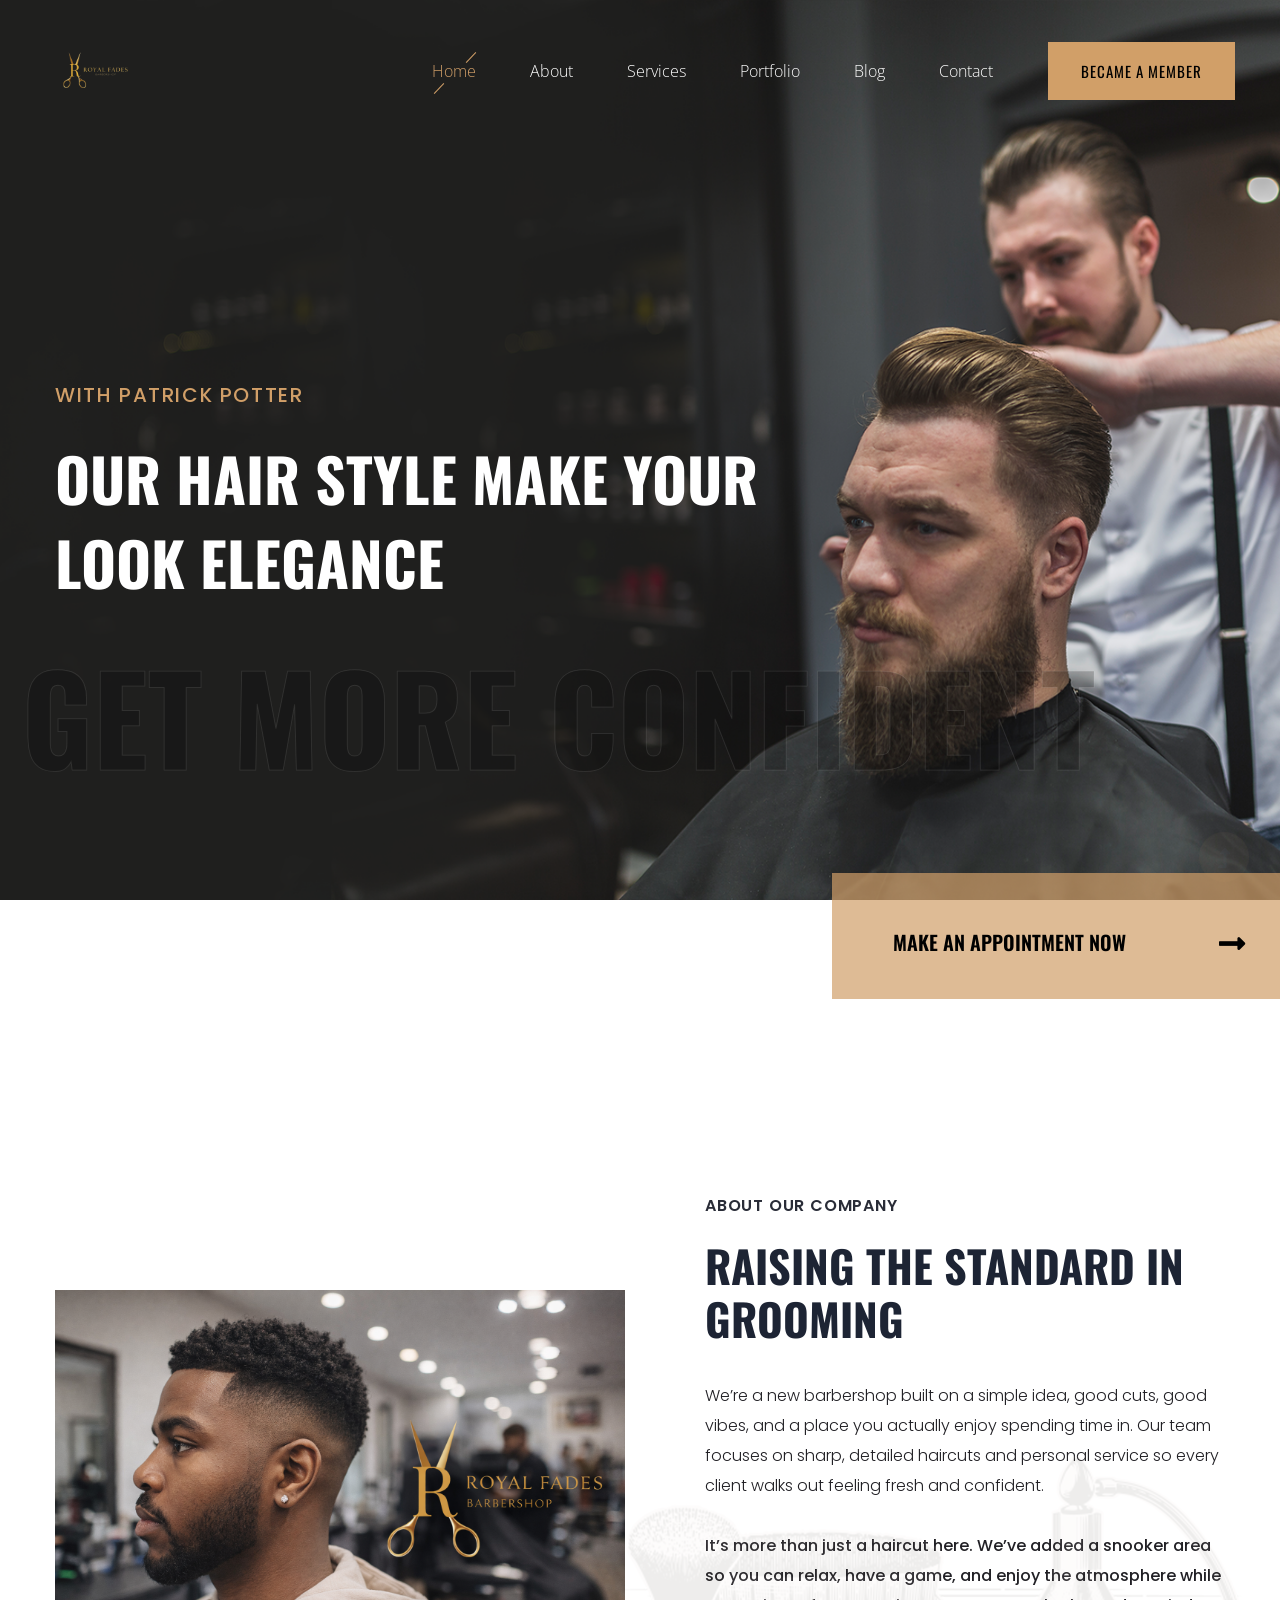
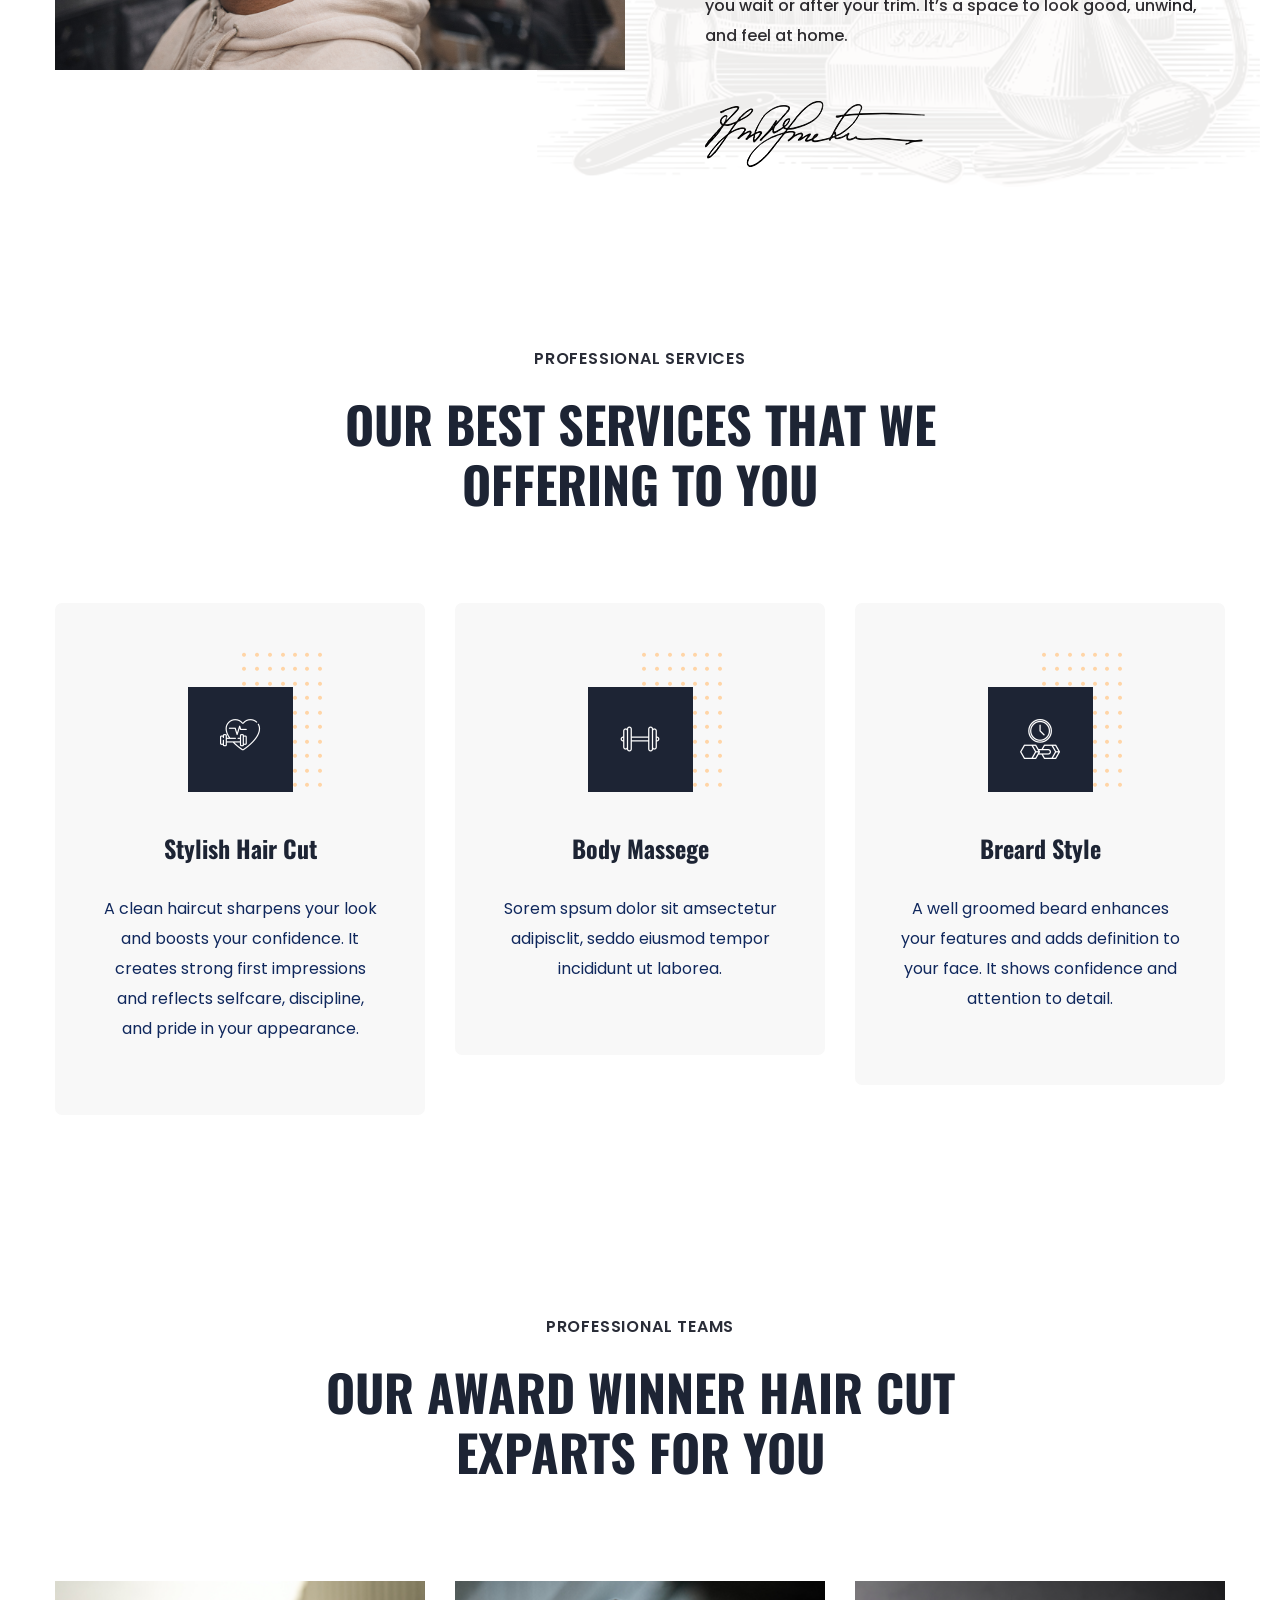
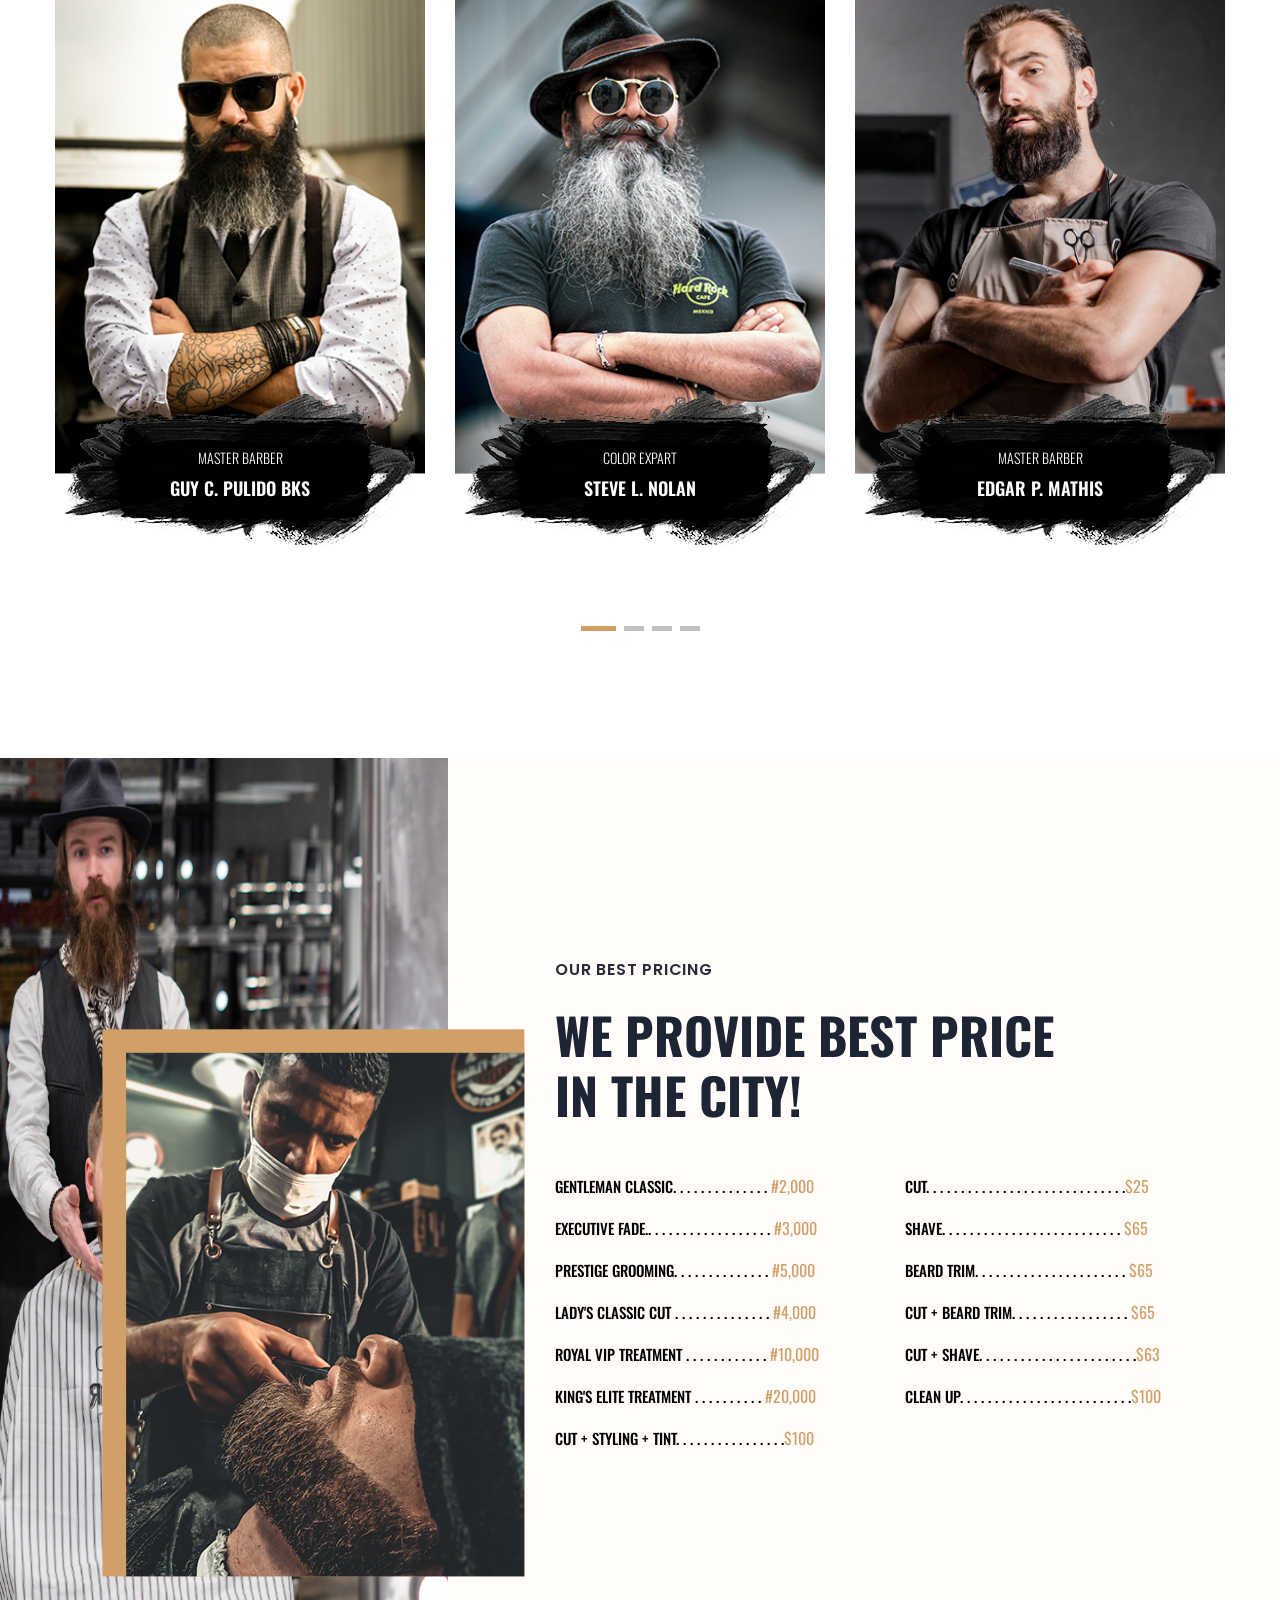
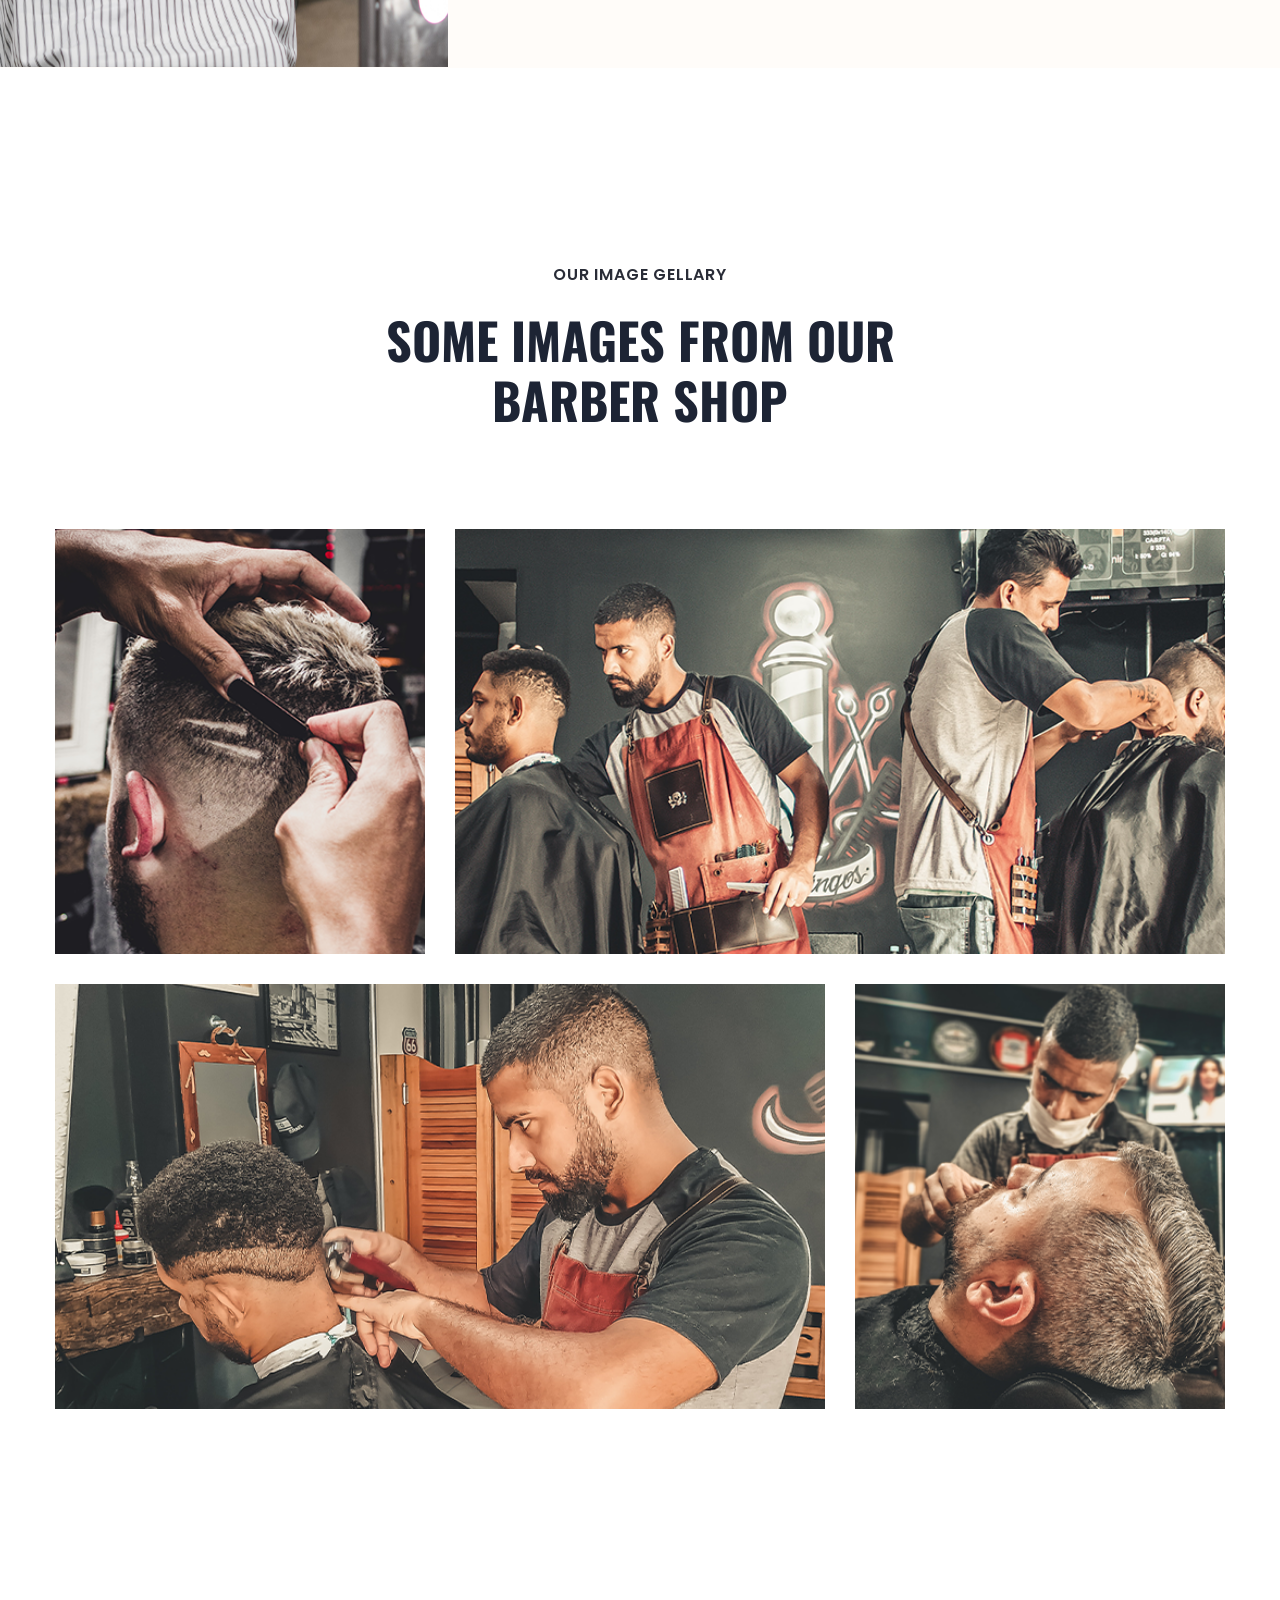
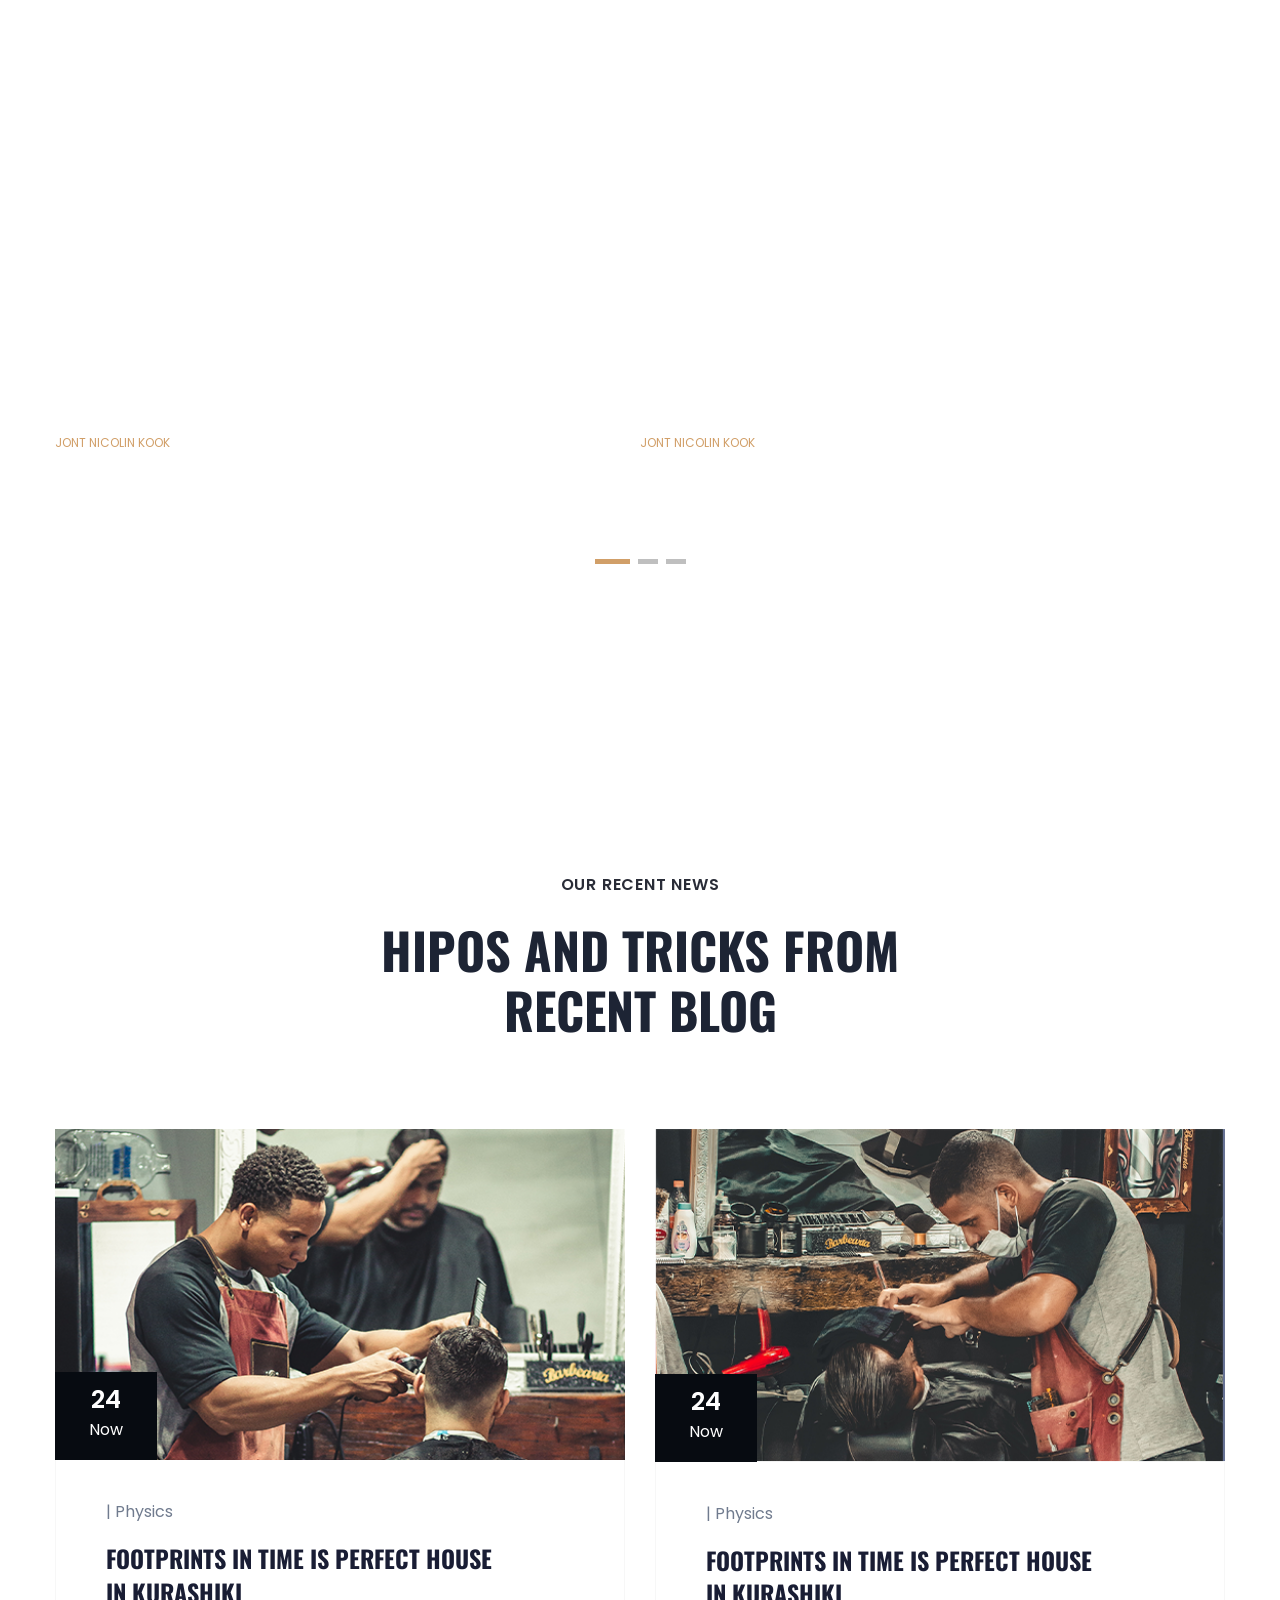
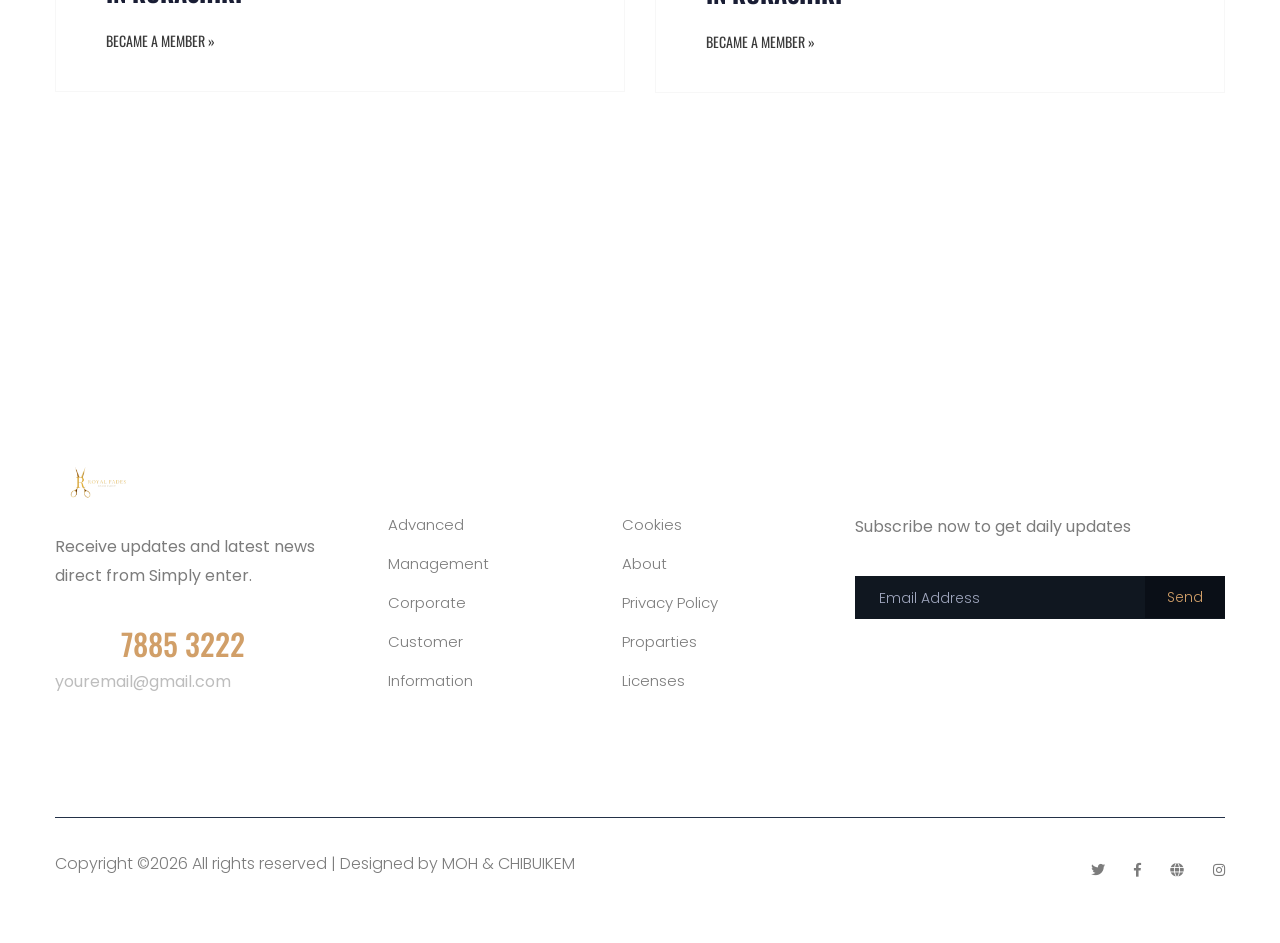
==== index.html @ 3dae39e4 "change the services provided on the home page" ====
<!doctype html>
<html class="no-js" lang="zxx">
<head>
    <meta charset="utf-8">
    <meta http-equiv="x-ua-compatible" content="ie=edge">
    <title> ROYAL-FADE </title>
    <meta name="description" content="">
    <meta name="viewport" content="width=device-width, initial-scale=1">
    <link rel="manifest" href="site.webmanifest">
    <link rel="shortcut icon" type="image/x-icon" href="assets/img/favicons/favicon.ico">

	<!-- CSS here -->
	<link rel="stylesheet" href="assets/css/bootstrap.min.css">
	<link rel="stylesheet" href="assets/css/owl.carousel.min.css">
	<link rel="stylesheet" href="assets/css/slicknav.css">
    <link rel="stylesheet" href="assets/css/flaticon.css">
    <link rel="stylesheet" href="assets/css/gijgo.css">
    <link rel="stylesheet" href="assets/css/animate.min.css">
    <link rel="stylesheet" href="assets/css/animated-headline.css">
	<link rel="stylesheet" href="assets/css/magnific-popup.css">
	<link rel="stylesheet" href="assets/css/fontawesome-all.min.css">
	<link rel="stylesheet" href="assets/css/themify-icons.css">
	<link rel="stylesheet" href="assets/css/slick.css">
	<link rel="stylesheet" href="assets/css/nice-select.css">
	<link rel="stylesheet" href="assets/css/style.css">
</head>
<body>
    <!-- ? Preloader Start -->
    <div id="preloader-active">
        <div class="preloader d-flex align-items-center justify-content-center">
            <div class="preloader-inner position-relative">
                <div class="preloader-circle"></div>
                <div class="preloader-img pere-text">
                    <img src="assets/img/logo/Royal-fades-full-logo.png" alt="Royal Fade Loader">
                </div>
            </div>
        </div>
    </div>
    <!-- Preloader Start -->
    <header>
        <!--? Header Start -->
        <div class="header-area header-transparent pt-20">
            <div class="main-header header-sticky">
                <div class="container-fluid">
                    <div class="row align-items-center">
                        <!-- Logo -->
                        <div class="col-xl-2 col-lg-2 col-md-1 width-20">
                            <div class="royal-fade-nav-logo">
                                <a href="index.html"><img src="assets/img/logo/navlogo-removebg.png" alt="Royal Fade Logo"></a>
                            </div>
                        </div>
                        <div class="col-xl-10 col-lg-10 col-md-10">
                            <div class="menu-main d-flex align-items-center justify-content-end">
                                <!-- Main-menu -->
                                <div class="main-menu f-right d-none d-lg-block">
                                    <nav>
                                        <ul id="navigation">
                                            <li class="active"><a href="index.html">Home</a></li>
                                            <li><a href="about.html">About</a></li>
                                            <li><a href="services.html">Services</a></li>
                                            <li><a href="portfolio.html">Portfolio</a></li>
                                            <li><a href="blog.html">Blog</a>
                                                <ul class="submenu">
                                                    <li><a href="blog.html">Blog</a></li>
                                                    <li><a href="blog_details.html">Blog Details</a></li>
                                                    <li><a href="elements.html">Element</a></li>
                                                </ul>
                                            </li>
                                            <li><a href="contact.html">Contact</a></li>
                                        </ul>
                                    </nav>
                                </div>
                                <div class="header-right-btn f-right d-none d-lg-block ml-30">
                                    <a href="from.html" class="btn header-btn">became a member</a>
                                </div>
                            </div>
                        </div>   
                        <!-- Mobile Menu -->
                        <div class="col-12">
                            <div class="mobile_menu d-block d-lg-none"></div>
                        </div>
                    </div>
                </div>
            </div>
        </div>
        <!-- Header End -->
    </header>
    <main>
        <!--? slider Area Start-->
        <div class="slider-area position-relative fix">
            <div class="slider-active">
                <!-- Single Slider -->
                <div class="single-slider slider-height d-flex align-items-center">
                    <div class="container">
                        <div class="row">
                            <div class="col-xl-8 col-lg-9 col-md-11 col-sm-10">
                                <div class="hero__caption">
                                    <span data-animation="fadeInUp" data-delay="0.2s">with patrick potter</span>
                                    <h1 data-animation="fadeInUp" data-delay="0.5s">Our Hair Style make your look elegance</h1>
                                </div>
                            </div>
                        </div>
                    </div>          
                </div>
                <!-- Single Slider -->
                <div class="single-slider slider-height d-flex align-items-center">
                    <div class="container">
                        <div class="row">
                            <div class="col-xl-8 col-lg-9 col-md-11 col-sm-10">
                                <div class="hero__caption">
                                    <span data-animation="fadeInUp" data-delay="0.2s">with patrick potter</span>
                                    <h1 data-animation="fadeInUp" data-delay="0.5s">Our Hair Style make your look elegance</h1>
                                </div>
                            </div>
                        </div>
                    </div>          
                </div>
            </div>
            <!-- stroke Text -->
            <div class="stock-text">
                <h2>Get More confident</h2>
                <h2>Get More confident</h2>
            </div>
             <!-- Arrow -->
             <div class="thumb-content-box">
                <div class="thumb-content">
                    <h3>make an appointment now</h3>
                    <a href="#"> <i class="fas fa-long-arrow-alt-right"></i></a>
                </div>
            </div>
        </div>
        <!-- slider Area End-->
        <!--? About Area Start -->
        <section class="about-area section-padding30 position-relative">
            <div class="container">
                <div class="row align-items-center">
                    <div class="col-lg-6 col-md-11">
                        <!-- about-img -->
                        <div class="about-img ">
                            <img src="assets/img/gallery/about-us.png" alt="About Us Image">
                        </div>
                    </div>
                    <div class="col-lg-6 col-md-12">
                        <div class="about-caption">
                            <!-- Section Tittle -->
                            <div class="section-tittle section-tittle3 mb-35">
                                <span>About Our company</span>
                                <h2>Raising the Standard in Grooming</h2>
                            </div>
                            <p class="mb-30 pera-bottom">We’re a new barbershop built on a simple idea, good cuts, good vibes, and a place you actually enjoy spending time in. Our team focuses on sharp, detailed haircuts and personal service so every client walks out feeling fresh and confident.</p>
                            <p class="pera-top mb-50">It’s more than just a haircut here. We’ve added a snooker area so you can relax, have a game, and enjoy the atmosphere while you wait or after your trim. It’s a space to look good, unwind, and feel at home.</p>
                            <img src="assets/img/gallery/signature.png" alt="">
                        </div>
                    </div>
                </div>
            </div>
            <!-- About Shape -->
            <div class="about-shape">
                <img src="assets/img/gallery/about-shape.png" alt="">
            </div>
        </section>
        <!-- About-2 Area End -->
        <!--? Services Area Start -->
        <section class="service-area pb-170">
            <div class="container">
                <!-- Section Tittle -->
                <div class="row d-flex justify-content-center">
                    <div class="col-xl-7 col-lg-8 col-md-11 col-sm-11">
                        <div class="section-tittle text-center mb-90">
                            <span>Professional Services</span>
                            <h2>Our Best services that  we offering to you</h2>
                        </div>
                    </div>
                </div>
                <!-- Section caption -->
                <div class="row">
                    <div class="col-xl-4 col-lg-4 col-md-6">
                        <div class="services-caption text-center mb-30">
                            <div class="service-icon">
                                <i class="flaticon-healthcare-and-medical"></i>
                            </div> 
                            <div class="service-cap">
                                <h4><a href="#">Stylish Hair Cut</a></h4>
                                <p>A clean haircut sharpens your look and boosts your confidence. It creates strong first impressions and reflects selfcare, discipline, and pride in your appearance.</p>
                            </div>
                        </div>
                    </div>
                    <div class="col-xl-4 col-lg-4 col-md-6">
                        <div class="services-caption active text-center mb-30">
                            <div class="service-icon">
                                <i class="flaticon-fitness"></i>
                            </div> 
                            <div class="service-cap">
                                <h4><a href="#">Body Massege</a></h4>
                                <p>Sorem spsum dolor sit amsectetur adipisclit, seddo eiusmod tempor incididunt ut laborea.</p>
                            </div>
                        </div>
                    </div> 
                    <div class="col-xl-4 col-lg-4 col-md-6">
                        <div class="services-caption text-center mb-30">
                            <div class="service-icon">
                                <i class="flaticon-clock"></i>
                            </div> 
                            <div class="service-cap">
                                <h4><a href="#">Breard Style</a></h4>
                                <p>A well groomed beard enhances your features and adds definition to your face. It shows confidence and attention to detail.</p>
                            </div>
                        </div>
                    </div>
                </div>
            </div>
        </section>
        <!-- Services Area End -->
        <!--? Team Start -->
        <div class="team-area pb-180">
            <div class="container">
                <!-- Section Tittle -->
                <div class="row justify-content-center">
                    <div class="col-xl-8 col-lg-8 col-md-11 col-sm-11">
                        <div class="section-tittle text-center mb-100">
                            <span>Professional Teams</span>
                            <h2>Our award winner hair cut exparts for you</h2>
                        </div>
                    </div>
                </div>
                <div class="row team-active dot-style">
                    <!-- single Tem -->
                    <div class="col-xl-4 col-lg-4 col-md-6 col-sm-">
                        <div class="single-team mb-80 text-center">
                            <div class="team-img">
                                <img src="assets/img/gallery/team1.png" alt="">
                            </div>
                            <div class="team-caption">
                                <span>Master Barber</span>
                                <h3><a href="#">Guy C. Pulido bks</a></h3>
                            </div>
                        </div>
                    </div>
                    <div class="col-xl-4 col-lg-4 col-md-6 col-sm-">
                        <div class="single-team mb-80 text-center">
                            <div class="team-img">
                                <img src="assets/img/gallery/team2.png" alt="">
                            </div>
                            <div class="team-caption">
                                <span>Color Expart</span>
                                <h3><a href="#">Steve L. Nolan</a></h3>
                            </div>
                        </div>
                    </div>
                    <div class="col-xl-4 col-lg-4 col-md-6 col-sm-">
                        <div class="single-team mb-80 text-center">
                            <div class="team-img">
                                <img src="assets/img/gallery/team3.png" alt="">
                            </div>
                            <div class="team-caption">
                                <span>Master Barber</span>
                                <h3><a href="#">Edgar P. Mathis</a></h3>
                            </div>
                        </div>
                    </div>
                    <div class="col-xl-4 col-lg-4 col-md-6 col-sm-">
                        <div class="single-team mb-80 text-center">
                            <div class="team-img">
                                <img src="assets/img/gallery/team2.png" alt="">
                            </div>
                            <div class="team-caption">
                                <span>Master Barber</span>
                                <h3><a href="#">Edgar P. Mathis</a></h3>
                            </div>
                        </div>
                    </div>
                </div>
            </div>
        </div>
        <!-- Team End -->
        <!-- Best Pricing Area Start -->
        <div class="best-pricing section-padding2 position-relative">
            <div class="container">
                <div class="row justify-content-end">
                    <div class="col-xl-7 col-lg-7">
                        <div class="section-tittle mb-50">
                            <span>Our Best Pricing</span>
                            <h2>We provide best price<br> in the city!</h2>
                        </div>
                        <!-- Pricing  -->
                        <div class="row">
                            <div class="col-lg-6 col-md-6 col-sm-6">
                                <div class="pricing-list">
                                    <ul>
                                        <li>Gentleman Classic. . . . . . . . . . . . . .  <span>#2,000</span></li>
                                        <li>Executive Fade.. . . . . . . . . . . . . . . . .  . <span>#3,000</span></li>
                                        <li>Prestige Grooming. . . . . . . . . . . . . .  <span>#5,000</span></li>
                                        <li> Lady's Classic Cut . . . . . . . . . . . . . . <span>#4,000</span></li>
                                        <li> Royal Vip Treatment . . . . . . . . . . . . <span>#10,000</span></li>
                                        <li> King'S Elite Treatment . . . . . . . . . .  <span>#20,000</span></li>
                                        <li> Cut + Styling + Tint. . . . . . . . . . . . . . . .<span>$100</span></li>
                                    </ul>
                                </div>
                            </div>
                            <div class="col-lg-6 col-md-6 col-sm-6">
                                <div class="pricing-list">
                                    <ul>
                                        <li>Cut. . . . . . . . . . . . . . . . . . . . . . . . . . . . .<span>$25</span></li>
                                        <li>Shave. . . . . . . . . . . . . . . . . . . . . . . . . . <span>$65</span></li>
                                        <li>Beard trim. . . . . . . . . . . . . . . . . . . . . .  <span>$65</span></li>
                                        <li>Cut + beard trim. . . . . . . . . . . . . . . . .  <span>$65</span></li>
                                        <li>Cut + shave. . . . . . . . . . . . . . . . . . . . . . .<span>$63</span></li>
                                        <li>Clean up. . . . . . . . . . . . . . . . . . . . . . . . .<span>$100</span></li>
                                    </ul>
                                </div>
                            </div>
                        </div>
                    </div>
                </div>
            </div>
            <!-- pricing img -->
            <div class="pricing-img">
                <img class="pricing-img1" src="assets/img/gallery/pricing1.png" alt="">
                <img class="pricing-img2" src="assets/img/gallery/pricing2.png" alt="">
            </div>
        </div>
        <!-- Best Pricing Area End -->
        <!--? Gallery Area Start -->
        <div class="gallery-area section-padding30">
            <div class="container">
                <!-- Section Tittle -->
                <div class="row justify-content-center">
                    <div class="col-xl-6 col-lg-7 col-md-9 col-sm-10">
                        <div class="section-tittle text-center mb-100">
                            <span>our image gellary</span>
                            <h2>some images from our barber shop</h2>
                        </div>
                    </div>
                </div>
                <div class="row">
                    <div class="col-lg-4 col-md-6 col-sm-6">
                        <div class="box snake mb-30">
                            <div class="gallery-img " style="background-image: url(assets/img/gallery/gallery1.png);"></div>
                            <div class="overlay"></div>
                        </div>
                    </div>
                    <div class="col-lg-8 col-md-6 col-sm-6">
                        <div class="box snake mb-30">
                            <div class="gallery-img " style="background-image: url(assets/img/gallery/gallery2.png);"></div>
                            <div class="overlay"></div>
                        </div>
                    </div>
                    <div class="col-lg-8 col-md-6 col-sm-6">
                        <div class="box snake mb-30">
                            <div class="gallery-img " style="background-image: url(assets/img/gallery/gallery3.png);"></div>
                            <div class="overlay"></div>
                        </div>
                    </div>
                    <div class="col-lg-4 col-md-6 col-sm-6">
                        <div class="box snake mb-30">
                            <div class="gallery-img " style="background-image: url(assets/img/gallery/gallery4.png);"></div>
                            <div class="overlay"></div>
                        </div>
                    </div>
                </div>
            </div>
        </div>
        <!-- Gallery Area End -->
        <!-- Cut Details Start -->
        <div class="cut-details section-bg section-padding2" data-background="assets/img/gallery/section_bg02.png">
           <div class="container">
            <div class="cut-active dot-style">
                <div class="single-cut">
                    <div class="cut-icon mb-20">
                        <svg xmlns="http://www.w3.org/2000/svg" xmlns:xlink="http://www.w3.org/1999/xlink" width="50px" height="50px">
                            <image  x="0px" y="0px" width="50px" height="50px"  xlink:href="[data-uri]" />
                        </svg>
                    </div>
                    <div class="cut-descriptions">
                        <p>Vestibulum varius, velit sit amet tempor efficitur, ligula mi lacinia libero, vehicula dui nisi eget purus. Integer cursus nibh non risus maximus dictum. Suspendis.</p>
                        <span>JONT NICOLIN KOOK</span>
                    </div>
                </div>
                <div class="single-cut">
                    <div class="cut-icon mb-20">
                        <svg xmlns="http://www.w3.org/2000/svg" xmlns:xlink="http://www.w3.org/1999/xlink" width="50px" height="50px">
                            <image  x="0px" y="0px" width="50px" height="50px"  xlink:href="[data-uri]" />
                        </svg>
                    </div>
                    <div class="cut-descriptions">
                        <p>Vestibulum varius, velit sit amet tempor efficitur, ligula mi lacinia libero, vehicula dui nisi eget purus. Integer cursus nibh non risus maximus dictum. Suspendis.</p>
                        <span>JONT NICOLIN KOOK</span>
                    </div>
                </div>
                <div class="single-cut">
                    <div class="cut-icon mb-20">
                        <svg xmlns="http://www.w3.org/2000/svg" xmlns:xlink="http://www.w3.org/1999/xlink" width="50px" height="50px">
                            <image  x="0px" y="0px" width="50px" height="50px"  xlink:href="[data-uri]" />
                        </svg>
                    </div>
                    <div class="cut-descriptions">
                        <p>Vestibulum varius, velit sit amet tempor efficitur, ligula mi lacinia libero, vehicula dui nisi eget purus. Integer cursus nibh non risus maximus dictum. Suspendis.</p>
                        <span>JONT NICOLIN KOOK</span>
                    </div>
                </div>
            </div>
           </div>
        </div>
        <!-- Cut Details End -->
        <!--? Blog Area Start -->
        <section class="home-blog-area section-padding30">
            <div class="container">
                <!-- Section Tittle -->
                <div class="row justify-content-center">
                    <div class="col-xl-6 col-lg-7 col-md-10 col-sm-10">
                        <div class="section-tittle text-center mb-90">
                            <span>our recent news</span>
                            <h2>Hipos and tricks from recent blog</h2>
                        </div>
                    </div>
                </div>
                <div class="row">
                    <div class="col-xl-6 col-lg-6 col-md-6">
                        <div class="home-blog-single mb-30">
                            <div class="blog-img-cap">
                                <div class="blog-img">
                                    <img src="assets/img/gallery/home-blog1.png" alt="">
                                    <!-- Blog date -->
                                    <div class="blog-date text-center">
                                        <span>24</span>
                                        <p>Now</p>
                                    </div>
                                </div>
                                <div class="blog-cap">
                                    <p>|   Physics</p>
                                    <h3><a href="blog_details.html">Footprints in Time is perfect House in Kurashiki</a></h3>
                                    <a href="blog_details.html" class="more-btn">became a member »</a>
                                </div>
                            </div>
                        </div>
                    </div>
                    <div class="col-xl-6 col-lg-6 col-md-6">
                        <div class="home-blog-single mb-30">
                            <div class="blog-img-cap">
                                <div class="blog-img">
                                    <img src="assets/img/gallery/home-blog2.png" alt="">
                                    <!-- Blog date -->
                                    <div class="blog-date text-center">
                                        <span>24</span>
                                        <p>Now</p>
                                    </div>
                                </div>
                                <div class="blog-cap">
                                    <p>|   Physics</p>
                                    <h3><a href="blog_details.html">Footprints in Time is perfect House in Kurashiki</a></h3>
                                    <a href="blog_details.html" class="more-btn">became a member »</a>
                                </div>
                            </div>
                        </div>
                    </div>
                </div>
            </div>
        </section>
        <!-- Blog Area End -->
    </main>
    <footer>
        <!--? Footer Start-->
        <div class="footer-area section-bg" data-background="assets/img/gallery/footer_bg.png">
            <div class="container">
                <div class="footer-top footer-padding">
                    <div class="row d-flex justify-content-between">
                        <div class="col-xl-3 col-lg-4 col-md-5 col-sm-8">
                            <div class="single-footer-caption mb-50">
                                <!-- logo -->
                                <div class="royal-fade-footer-nav-logo">
                                    <a href="index.html"><img src="assets/img/logo/navlogo-removebg.png" alt="Royal Fade Logo"></a>
                                </div>
                                <div class="footer-tittle mt-20">
                                    <div class="footer-pera">
                                        <p class="info1">Receive updates and latest news direct from Simply enter.</p>
                                    </div>
                                </div>
                                <div class="footer-number">
                                    <h4><span>+564 </span>7885 3222</h4>
                                    <p>youremail@gmail.com</p>
                                </div>
                            </div>
                        </div>
                        <div class="col-xl-2 col-lg-2 col-md-3 col-sm-5">
                            <div class="single-footer-caption mb-50">
                                <div class="footer-tittle">
                                    <h4>Location </h4>
                                    <ul>
                                        <li><a href="#">Advanced</a></li>
                                        <li><a href="#"> Management</a></li>
                                        <li><a href="#">Corporate</a></li>
                                        <li><a href="#">Customer</a></li>
                                        <li><a href="#">Information</a></li>
                                    </ul>
                                </div>
                            </div>
                        </div>
                        <div class="col-xl-2 col-lg-2 col-md-3 col-sm-5">
                            <div class="single-footer-caption mb-50">
                                <div class="footer-tittle">
                                    <h4>Explore</h4>
                                    <ul>
                                        <li><a href="#">Cookies</a></li>
                                        <li><a href="#">About</a></li>
                                        <li><a href="#">Privacy Policy</a></li>
                                        <li><a href="#">Proparties</a></li>
                                        <li><a href="#">Licenses</a></li>
                                    </ul>
                                </div>
                            </div>
                        </div>
                        <div class="col-xl-4 col-lg-4 col-md-6 col-sm-8">
                            <div class="single-footer-caption mb-50">
                                <div class="footer-tittle">
                                    <h4>Location</h4>
                                    <div class="footer-pera">
                                        <p class="info1">Subscribe now to get daily updates</p>
                                    </div>
                                </div>
                                <!-- Form -->
                                <div class="footer-form">
                                    <div id="mc_embed_signup">
                                        <form target="_blank" action="https://spondonit.us12.list-manage.com/subscribe/post?u=1462626880ade1ac87bd9c93a&amp;id=92a4423d01" method="get" class="subscribe_form relative mail_part" novalidate="true">
                                            <input type="email" name="EMAIL" id="newsletter-form-email" placeholder=" Email Address " class="placeholder hide-on-focus" onfocus="this.placeholder = ''" onblur="this.placeholder = 'Your email address'">
                                            <div class="form-icon">
                                                <button type="submit" name="submit" id="newsletter-submit" class="email_icon newsletter-submit button-contactForm">Send</button>
                                            </div>
                                            <div class="mt-10 info"></div>
                                        </form>
                                    </div>
                                </div>
                            </div>
                        </div>
                    </div>
                </div>
                <div class="footer-bottom">
                    <div class="row d-flex justify-content-between align-items-center">
                        <div class="col-xl-9 col-lg-8">
                            <div class="footer-copy-right">
                                <p><!-- Link back to Colorlib can't be removed. Template is licensed under CC BY 3.0. -->
  Copyright &copy;<script>document.write(new Date().getFullYear());</script> All rights reserved | Designed by MOH & CHIBUIKEM
  <!-- Link back to Colorlib can't be removed. Template is licensed under CC BY 3.0. --></p>
                            </div>
                        </div>
                        <div class="col-xl-3 col-lg-4">
                            <!-- Footer Social -->
                            <div class="footer-social f-right">
                                <a href="#"><i class="fab fa-twitter"></i></a>
                                <a href="https://www.facebook.com/sai4ull"><i class="fab fa-facebook-f"></i></a>
                                <a href="#"><i class="fas fa-globe"></i></a>
                                <a href="#"><i class="fab fa-instagram"></i></a>
                            </div>
                        </div>
                    </div>
                </div>
            </div>
        </div>
        <!-- Footer End-->
    </footer>
    <!-- Scroll Up -->
    <div id="back-top" >
        <a title="Go to Top" href="#"> <i class="fas fa-level-up-alt"></i></a>
    </div>

    <!-- JS here -->

    <script src="./assets/js/vendor/modernizr-3.5.0.min.js"></script>
    <!-- Jquery, Popper, Bootstrap -->
    <script src="./assets/js/vendor/jquery-1.12.4.min.js"></script>
    <script src="./assets/js/popper.min.js"></script>
    <script src="./assets/js/bootstrap.min.js"></script>
    <!-- Jquery Mobile Menu -->
    <script src="./assets/js/jquery.slicknav.min.js"></script>

    <!-- Jquery Slick , Owl-Carousel Plugins -->
    <script src="./assets/js/owl.carousel.min.js"></script>
    <script src="./assets/js/slick.min.js"></script>
    <!-- One Page, Animated-HeadLin -->
    <script src="./assets/js/wow.min.js"></script>
    <script src="./assets/js/animated.headline.js"></script>
    <script src="./assets/js/jquery.magnific-popup.js"></script>

    <!-- Date Picker -->
    <script src="./assets/js/gijgo.min.js"></script>
    <!-- Nice-select, sticky -->
    <script src="./assets/js/jquery.nice-select.min.js"></script>
    <script src="./assets/js/jquery.sticky.js"></script>
    
    <!-- counter , waypoint,Hover Direction -->
    <script src="./assets/js/jquery.counterup.min.js"></script>
    <script src="./assets/js/waypoints.min.js"></script>
    <script src="./assets/js/jquery.countdown.min.js"></script>
    <script src="./assets/js/hover-direction-snake.min.js"></script>

    <!-- contact js -->
    <script src="./assets/js/contact.js"></script>
    <script src="./assets/js/jquery.form.js"></script>
    <script src="./assets/js/jquery.validate.min.js"></script>
    <script src="./assets/js/mail-script.js"></script>
    <script src="./assets/js/jquery.ajaxchimp.min.js"></script>
    
    <!-- Jquery Plugins, main Jquery -->	
    <script src="./assets/js/plugins.js"></script>
    <script src="./assets/js/main.js"></script>
    
    </body>
</html>
---- assets/css/gijgo.css ----
.gj-button {
    background-color: #f5f5f5;
    border: 1px solid #ddd;
    color: #000;
    border-radius: 3px;
    padding: 6px 10px;
    cursor: pointer;
}

.gj-unselectable {
    -webkit-touch-callout: none;
    -webkit-user-select: none;
    -khtml-user-select: none;
    -moz-user-select: none;
    -ms-user-select: none;
    user-select: none;
}

.gj-row {
    display: -webkit-box;
    display: -ms-flexbox;
    display: flex;
    -ms-flex-wrap: wrap;
    flex-wrap: wrap;
}

.gj-margin-left-5 {
    margin-left: 5px;
}

.gj-margin-left-10 {
    margin-left: 10px;
}

.gj-width-full {
    width: 100%;
}

.gj-cursor-pointer {
    cursor: pointer;
}

.gj-text-align-center {
    text-align: center;
}

.gj-font-size-16 {
    font-size: 16px;
}

.gj-hidden {
    display: none;
}

/** Material Design */
.gj-button-md {
    background: 0 0;
    border: none;
    border-radius: 2px;
    color: rgba(0, 0, 0, 0.87);
    position: relative;
    height: 36px;
    margin: 0;
    min-width: 64px;
    padding: 0 16px;
    display: inline-block;
    font-family: "Roboto","Helvetica","Arial",sans-serif;
    font-size: 1rem;
    font-weight: 500;
    text-transform: uppercase;
    letter-spacing: 0;
    overflow: hidden;
    will-change: box-shadow;
    transition: box-shadow .2s cubic-bezier(.4,0,1,1),background-color .2s cubic-bezier(.4,0,.2,1),color .2s cubic-bezier(.4,0,.2,1);
    outline: none;
    cursor: pointer;
    text-decoration: none;
    text-align: center;
    line-height: 36px;
    vertical-align: middle;
    overflow: hidden;
    -webkit-user-select: none;
    -moz-user-select: none;
    -ms-user-select: none;
    user-select: none;
}

.gj-button-md:hover {
    background-color: rgba(158,158,158,.2);
}

.gj-button-md:disabled {
    color: rgba(0,0,0,.26);
    background: 0 0;
}

.gj-button-md .material-icons,
.gj-button-md .gj-icon {
    vertical-align: middle;
    /*font-size: 1.3rem;
    margin-right: 4px;*/
}

.gj-button-md.gj-button-md-icon {
    width: 24px;
    height: 31px;
    min-width: 24px;
    padding: 0px;
    display: table;
}

.gj-button-md.gj-button-md-icon .material-icons,
.gj-button-md.gj-button-md-icon .gj-icon {
    display: table-cell;
    margin-right: 0px;
    width: 24px;
    height: 24px;
}

.gj-button-md.active {
    background-color: rgba(158,158,158,.4);
}

.gj-button-md-group {
    position: relative;
    display: inline-block;
    vertical-align: middle;
}
.gj-textbox-md {
	/* border: none; */
	/* border-bottom: 1px solid rgba(0,0,0,.42); */
	display: block;
	font-family: "Helvetica","Arial",sans-serif;
	font-size: 16px;
	line-height: 16px;
	/* padding: 4px 0px; */
	margin: 0;
	/* width: 100%; */
	background: 0 0;
	/* text-align: ; */
	color: rgba(0,0,0,.87);
	padding-left: 44px;
	border: 1px solid #dca73a;
	/* padding: 15px 15px; */
	/* text-align: center; */
	width: 177px;
	height: 55px;
	border-radius: 5px;
}
.gj-textbox-md:focus,
.gj-textbox-md:active {
    /* border-bottom: 2px solid rgba(0,0,0,.42); */
    outline: none;
}

.gj-textbox-md::placeholder {
    color: #8e8e8e;
}

.gj-textbox-md:-ms-input-placeholder {
    color: #8e8e8e;
}

.gj-textbox-md::-ms-input-placeholder {
    color: #8e8e8e;
}

.gj-md-spacer-24 {
    min-width: 24px;
    width: 24px;
    display: inline-block;
}

.gj-md-spacer-32 {
    min-width: 32px;
    width: 32px;
    display: inline-block;
}

.gj-modal {
    position: fixed;
    top: 0;
    right: 0;
    bottom: 0;
    left: 0;
    z-index: 1203;
    display: none;
    overflow: hidden;
    -webkit-overflow-scrolling: touch;
    outline: 0;
    background-color: rgba(0, 0, 0, 0.54118);
    transition: 200ms ease opacity;
    will-change: opacity;
}

/* List */
ul.gj-list li [data-role="wrapper"] {
    display: table;
    width: 100%;
}

ul.gj-list li [data-role="checkbox"] {
    display: table-cell;
    vertical-align:middle;
    text-align:center;
}

ul.gj-list li [data-role="image"] {
    display: table-cell;
    vertical-align:middle;
    text-align:center;
}

ul.gj-list li [data-role="display"] {
    display: table-cell;
    vertical-align:middle;
    cursor: pointer;
}

ul.gj-list li [data-role="display"]:empty:before {
  content: "\200b"; /* unicode zero width space character */
}

/* List - Bootstrap */
ul.gj-list-bootstrap {
    padding-left: 0px;
    margin-bottom: 0px;
}

ul.gj-list-bootstrap li {
    padding: 0px;
}

ul.gj-list-bootstrap li [data-role="wrapper"] {
    padding: 0px 10px;
}

ul.gj-list-bootstrap li [data-role="checkbox"] {
    width: 24px;
    padding: 3px;
}

ul.gj-list-bootstrap li [data-role="image"] {
    width: 24px;
    height: 24px;
}

ul.gj-list-bootstrap li [data-role="display"] {
    padding: 8px 0px 8px 4px;
}

.list-group-item.active ul li, .list-group-item.active:focus ul li, .list-group-item.active:hover ul li {
    text-shadow: none;
    color:initial;
}

/* List - Material Design */
ul.gj-list-md {
    padding: 0px;
    list-style: none;
    list-style-type: none;
    line-height: 24px;
    letter-spacing: 0;
    color: #616161; /* Gray 700 */
}

ul.gj-list-md li {
    display: list-item;
    list-style-type: none;
    padding: 0px;
    min-height: unset;
    box-sizing: border-box;
    align-items: center;
    cursor: default;
    overflow: hidden;

    font-family: "Roboto","Helvetica","Arial",sans-serif;
    font-size: 16px;
    font-weight: 400;
    letter-spacing: .04em;
    line-height: 1;
    
    -webkit-flex-direction: row;
    -ms-flex-direction: row;
    flex-direction: row;
    -webkit-flex-wrap: nowrap;
    -ms-flex-wrap: nowrap;
    flex-wrap: nowrap;
}

ul.gj-list-md li [data-role="checkbox"] {
    height: 24px;
    width: 24px;
}

ul.gj-list-md li [data-role="image"] {
    height: 24px;
    width: 24px;
}

ul.gj-list-md li [data-role="display"] {
    padding: 8px 0px 8px 5px;
    order: 0;
    flex-grow: 2;
    text-decoration: none;
    box-sizing: border-box;
    align-items: center;
    text-align: left;
    color: rgba(0,0,0,.87);
}

ul.gj-list-md li.disabled>[data-role="wrapper"]>[data-role="display"] {
    color: #9E9E9E; /* Gray 500 */
}

.gj-list-md-active {
    background: #e0e0e0;
    color: #3f51b5;
}


/* Picker */
.gj-picker {
    position: absolute;
    z-index: 1203;
    background-color: #fff;
}

.gj-picker .selected {
    color: #fff;
}

/* Material Design */
.gj-picker-md {
    font-family: "Roboto","Helvetica","Arial",sans-serif;
    font-size: 16px;
    font-weight: 400;
    letter-spacing: .04em;
    line-height: 1;
    color: rgba(0,0,0,.87);
    border: 1px solid #E0E0E0;
}

.gj-modal .gj-picker-md {
    border: 0px;
}

.gj-picker-md [role="header"] {
    color: rgba(255, 255, 255, 0.54);
    display: flex;
    background: #2196f3;
    align-items: baseline;
    user-select: none;
    justify-content: center;
}

.gj-picker-md [role="footer"] {
    float: right;
    padding: 10px;
}

.gj-picker-md [role="footer"] button.gj-button-md {
    color: #2196f3;
    font-weight: bold;
    font-size: 13px;
}

/* Bootstrap */
.gj-picker-bootstrap {
    border-radius: 4px;
    border: 1px solid #E0E0E0;
}

.gj-picker-bootstrap .selected {
    color: #888;
}

.gj-picker-bootstrap [role="header"] {
    background: #eee;
    color: #AAA;
}
@font-face {
    font-family: 'gijgo-material';
    src: url('../fonts/gijgo-material.eot?235541');
    src: url('../fonts/gijgo-material.eot?235541#iefix') format('embedded-opentype'), url('../fonts/gijgo-material.ttf?235541') format('truetype'), url('../fonts/gijgo-material.woff?235541') format('woff'), url('../fonts/gijgo-material.svg?235541#gijgo-material') format('svg');
    font-weight: normal;
    font-style: normal;
}

.gj-icon {
    /* use !important to prevent issues with browser extensions that change fonts */
    font-family: 'gijgo-material' !important;
    font-size: 24px;
    speak: none;
    font-style: normal;
    font-weight: normal;
    font-variant: normal;
    text-transform: none;
    line-height: 1;
    /* Enable Ligatures ================ */
    letter-spacing: 0;
    -webkit-font-feature-settings: "liga";
    -moz-font-feature-settings: "liga=1";
    -moz-font-feature-settings: "liga";
    -ms-font-feature-settings: "liga" 1;
    font-feature-settings: "liga";
    -webkit-font-variant-ligatures: discretionary-ligatures;
    font-variant-ligatures: discretionary-ligatures;
    /* Better Font Rendering =========== */
    -webkit-font-smoothing: antialiased;
    -moz-osx-font-smoothing: grayscale;
}

.gj-icon.undo:before {
    content: "\e900";
}

.gj-icon.vertical-align-top:before {
    content: "\e901";
}

.gj-icon.vertical-align-center:before {
    content: "\e902";
}

.gj-icon.vertical-align-bottom:before {
    content: "\e903";
}

.gj-icon.arrow-dropup:before {
    content: "\e904";
}

.gj-icon.clock:before {
    content: "\e905";
}

.gj-icon.refresh:before {
    content: "\e906";
}

.gj-icon.last-page:before {
    content: "\e907";
}

.gj-icon.first-page:before {
    content: "\e908";
}

.gj-icon.cancel:before {
    content: "\e909";
}

.gj-icon.clear:before {
    content: "\e90a";
}

.gj-icon.check-circle:before {
    content: "\e90b";
}

.gj-icon.delete:before {
    content: "\e90c";
}

.gj-icon.arrow-upward:before {
    content: "\e90d";
}

.gj-icon.arrow-forward:before {
    content: "\e90e";
}

.gj-icon.arrow-downward:before {
    content: "\e90f";
}

.gj-icon.arrow-back:before {
    content: "\e910";
}

.gj-icon.list-numbered:before {
    content: "\e911";
}

.gj-icon.list-bulleted:before {
    content: "\e912";
}

.gj-icon.indent-increase:before {
    content: "\e913";
}

.gj-icon.indent-decrease:before {
    content: "\e914";
}

.gj-icon.redo:before {
    content: "\e915";
}

.gj-icon.align-right:before {
    content: "\e916";
}

.gj-icon.align-left:before {
    content: "\e917";
}

.gj-icon.align-justify:before {
    content: "\e918";
}

.gj-icon.align-center:before {
    content: "\e919";
}

.gj-icon.strikethrough:before {
    content: "\e91a";
}

.gj-icon.italic:before {
    content: "\e91b";
}

.gj-icon.underlined:before {
    content: "\e91c";
}

.gj-icon.bold:before {
    content: "\e91d";
}

.gj-icon.arrow-dropdown:before {
    content: "\e91e";
}

.gj-icon.done:before {
    content: "\e91f";
}

.gj-icon.pencil:before {
    content: "\e920";
}

.gj-icon.minus:before {
    content: "\e921";
}

.gj-icon.plus:before {
    content: "\e922";
}

.gj-icon.chevron-up:before {
    content: "\e923";
}

.gj-icon.chevron-right:before {
    content: "\e924";
}

.gj-icon.chevron-down:before {
    content: "\e925";
}

.gj-icon.chevron-left:before {
    content: "\e926";
}

.gj-icon.event:before {
    content: "\e927";
}
.gj-draggable {
    cursor: move;
}
.gj-resizable-handle {
    position: absolute;
    font-size: 0.1px;
    display: block;
    -ms-touch-action: none;
    touch-action: none;
    z-index: 1203;
}

.gj-resizable-n {
    cursor: n-resize;
    height: 7px;
    width: 100%;
    top: -5px;
    left: 0;
}
.gj-resizable-e {
    cursor: e-resize;
    width: 7px;
    right: -5px;
    top: 0;
    height: 100%;
}
.gj-resizable-s {
    cursor: s-resize;
    height: 7px;
    width: 100%;
    bottom: -5px;
    left: 0;
}
.gj-resizable-w {
	cursor: w-resize;
	width: 7px;
	left: -5px;
	top: 0;
	height: 100%;
}
.gj-resizable-se {
	cursor: se-resize;
	width: 12px;
	height: 12px;
	right: 1px;
	bottom: 1px;
}
.gj-resizable-sw {
	cursor: sw-resize;
	width: 9px;
	height: 9px;
	left: -5px;
	bottom: -5px;
}
.gj-resizable-nw {
	cursor: nw-resize;
	width: 9px;
	height: 9px;
	left: -5px;
	top: -5px;
}
.gj-resizable-ne {
	cursor: ne-resize;
	width: 9px;
	height: 9px;
	right: -5px;
	top: -5px;
}

.gj-dialog-footer {
    position: absolute;
    bottom: 0px;
    width: 100%;
    margin-top: 0px;
}

.gj-dialog-scrollable [data-role="body"] {
    overflow-x: hidden;
    overflow-y: scroll;
}

/** Bootstrap 3 **/
.gj-dialog-bootstrap {
    overflow: hidden;
    z-index: 1202;
}

.gj-dialog-bootstrap [data-role="title"] {
    display: inline;
}
.gj-dialog-bootstrap [data-role="close"] {
    line-height: 1.42857143;
}

/** Bootstrap 4 **/
.gj-dialog-bootstrap4 {
    overflow: hidden;
    z-index: 1202;
}

.gj-dialog-bootstrap4 [data-role="title"] {
    display: inline;
}
.gj-dialog-bootstrap4 [data-role="close"] {
    line-height: 1.5;
}

/** Material Design **/
.gj-dialog-md {
    background-color: #FFF;
    overflow: hidden;
    border: none;
    box-shadow: 0 11px 15px -7px rgba(0,0,0,.2), 0 24px 38px 3px rgba(0,0,0,.14), 0 9px 46px 8px rgba(0,0,0,.12);
    box-sizing: border-box;
    position: relative;
    display: -webkit-box;
    display: -webkit-flex;
    display: -ms-flexbox;
    display: flex;
    -webkit-box-orient: vertical;
    -webkit-box-direction: normal;
    -webkit-flex-direction: column;
    -ms-flex-direction: column;
    flex-direction: column;
    -webkit-background-clip: padding-box;
    background-clip: padding-box;
    outline: 0;
    z-index: 1202;
}

.gj-dialog-md-header {
    padding: 24px 24px 0px 24px;
    font-family: "Roboto","Helvetica","Arial",sans-serif;
}

.gj-dialog-md-title {
    margin: 0;
    font-weight: 400;
    display: inline;
    line-height: 28px;
    font-size: 20px;
}

.gj-dialog-md-close {
    -webkit-appearance: none;
    padding: 0;
    cursor: pointer;
    background: 0 0;
    border: 0;
    float: right;
    line-height: 28px;
    font-size: 28px;
}

.gj-dialog-md-body {
    padding: 20px 24px 24px 24px;
    color: rgba(0,0,0,.54);
    font-family: "Helvetica","Arial",sans-serif;
    font-size: 14px;
    font-weight: 400;
    line-height: 20px;
}

.gj-dialog-md-footer {
    padding: 8px 8px 8px 24px;
    display: -webkit-flex;
    display: -ms-flexbox;
    display: flex;
    -webkit-flex-direction: row-reverse;
    -ms-flex-direction: row-reverse;
    flex-direction: row-reverse;
    -webkit-flex-wrap: wrap;
    -ms-flex-wrap: wrap;
    flex-wrap: wrap;

    box-sizing: border-box;
}

.gj-dialog-md-footer>*:first-child {
    margin-right: 0;
}

.gj-dialog-md-footer>* {
    margin-right: 8px;
    height: 36px;
}
DIV.gj-grid-wrapper {
    margin: auto;
    position: relative;
    clear:both;
    z-index: 1;
}

TABLE.gj-grid {
    margin: auto;    
    border-collapse: collapse;
    width: 100%;
    table-layout: fixed;
}

TABLE.gj-grid THEAD TH [data-role="selectAll"] {
    margin: auto;
}

TABLE.gj-grid THEAD TH [data-role="title"] {
    display: inline-block;
}

TABLE.gj-grid THEAD TH [data-role="sorticon"] {
    display: inline-block;
}

TABLE.gj-grid THEAD TH {
    overflow: hidden;
    text-overflow: ellipsis;
}

TABLE.gj-grid.autogrow-header-row THEAD TH {
    overflow: auto;
    text-overflow: initial;
    white-space: pre-wrap;
    -ms-word-break: break-word;
    word-break: break-word;
}

TABLE.gj-grid > tbody > tr > td {
    overflow: hidden;
    position: relative;
}

table.gj-grid tbody div[data-role="display"] {
    vertical-align: middle;
    text-indent: 0;
    white-space: pre-wrap;
    -ms-word-break: break-word;
    word-break: break-word;
}

table.gj-grid.fixed-body-rows tbody div[data-role="display"] {
    overflow: hidden;
    text-overflow: ellipsis;
    white-space: nowrap;
    -ms-word-break: initial;
    word-break: initial;
}

table.gj-grid tfoot DIV[data-role="display"] {
    vertical-align: middle;
    text-indent: 0;
    display: flex;
}

TABLE.gj-grid .fa {
    padding: 2px;
}

TABLE.gj-grid > tbody > tr > td > div {
    padding: 2px;
    overflow: hidden;
}

DIV.gj-grid-wrapper DIV.gj-grid-loading-cover
{
    background: #BBBBBB;
    opacity: 0.5;
    position: absolute;
    vertical-align: middle;
}

DIV.gj-grid-wrapper DIV.gj-grid-loading-text
{
    position: absolute;
    font-weight: bold;
}

/* Bootstrap Theme */
table.gj-grid-bootstrap thead th {
    background-color: #f5f5f5;
    vertical-align:middle;
}

table.gj-grid-bootstrap thead th [data-role="sorticon"] {
    margin-left: 5px;
}

table.gj-grid-bootstrap thead th [data-role="sorticon"] i.gj-icon,
table.gj-grid-bootstrap thead th [data-role="sorticon"] i.material-icons {
    position: absolute;
    font-size: 20px;
    top: 15px;
}

table.gj-grid-bootstrap tbody tr td div[data-role="display"] {
    padding: 0px;
}

.gj-grid-bootstrap-4 .gj-checkbox-bootstrap {
    display: inline-block;
    padding-top: 2px;
}

.gj-grid-bootstrap-4 tbody tr.active {
    background-color: rgba(0,0,0,.075);
}

/* Material Design Theme */
.gj-grid-md {
    position: relative;
    border: 1px solid #e0e0e0;
    border-collapse: collapse;
    white-space: nowrap;
    font-size: 13px;
    font-family: "Roboto","Helvetica","Arial",sans-serif;
    background-color: #fff;
}

.gj-grid-md td:first-of-type, .gj-grid-md th:first-of-type {
    padding-left: 24px;
}

.gj-grid-md th {
    position: relative;
    vertical-align: bottom;
    font-weight: 700;
    line-height: 31px;
    letter-spacing: 0;
    height: 56px;
    font-size: 12px;
    color: rgba(0,0,0,.54);
    padding-bottom: 8px;
    box-sizing: border-box;
    padding: 12px 18px;
    text-align: right;
}

.gj-grid-md td {
    position: relative;
    height: 48px;
    border-top: 1px solid #e0e0e0;
    border-bottom: 1px solid #e0e0e0;
    padding: 12px 18px;
    box-sizing: border-box;
    text-align: left;
    color: rgba(0,0,0,.87);
}

.gj-grid-md tbody tr {
    position: relative;
    height: 48px;
    transition-duration: .28s;
    transition-timing-function: cubic-bezier(.4,0,.2,1);
    transition-property: background-color;
}

.gj-grid-md tbody tr:hover {
    background-color: #EEEEEE; /* Gray 200 */
}

.gj-grid-md tbody tr.gj-grid-md-select {
    background-color: #F5F5F5; /* Grey 100 */
}


table.gj-grid-md thead th [data-role="sorticon"] {
    margin-left: 5px;
}

table.gj-grid-md thead th [data-role="sorticon"] i.gj-icon,
table.gj-grid-md thead th [data-role="sorticon"] i.material-icons {
    position: absolute;
    font-size: 16px;
    top: 19px;
}

table.gj-grid-md thead th.gj-grid-select-all {
    padding-bottom: 3px;
}
/* Hide all prioritized columns by default */
@media only all {
	th.display-1120,
	td.display-1120,
	th.display-960,
	td.display-960,
	th.display-800,
	td.display-800,
	th.display-640,
	td.display-640,
	th.display-480,
	td.display-480,
	th.display-320,
	td.display-320 {
		display: none;
	}
}

/* Show at 320px (20em x 16px) */
@media screen and (min-width: 20em) {
	TABLE.gj-grid-bootstrap th.display-320,
	TABLE.gj-grid-bootstrap td.display-320 {
		display: table-cell;
	}
}
/* Show at 480px (30em x 16px) */
@media screen and (min-width: 30em) {
	TABLE.gj-grid-bootstrap th.display-480,
	TABLE.gj-grid-bootstrap td.display-480 {
		display: table-cell;
	}
}
/* Show at 640px (40em x 16px) */
@media screen and (min-width: 40em) {
	TABLE.gj-grid-bootstrap th.display-640,
	TABLE.gj-grid-bootstrap td.display-640 {
		display: table-cell;
	}
}
/* Show at 800px (50em x 16px) */
@media screen and (min-width: 50em) {
	TABLE.gj-grid-bootstrap th.display-800,
	TABLE.gj-grid-bootstrap td.display-800 {
		display: table-cell;
	}
}
/* Show at 960px (60em x 16px) */
@media screen and (min-width: 60em) {
	TABLE.gj-grid-bootstrap th.display-960,
	TABLE.gj-grid-bootstrap td.display-960 {
		display: table-cell;
	}
}
/* Show at 1,120px (70em x 16px) */
@media screen and (min-width: 70em) {
	TABLE.gj-grid-bootstrap th.display-1120,
	TABLE.gj-grid-bootstrap td.display-1120 {
		display: table-cell;
	}
}

/* Material Design Theme */
.gj-grid-md tfoot tr th {
    padding-right: 14px;
}

.gj-grid-md tfoot tr[data-role="pager"] .gj-grid-mdl-pager-label {
    padding-left: 5px;
    padding-right: 5px;
}

.gj-grid-md tfoot tr[data-role="pager"] .gj-dropdown-md {
    margin-left: 12px;
}

.gj-grid-md tfoot tr[data-role="pager"] .gj-dropdown-md [role="presenter"] {
    font-size: 12px;
    font-weight: bold;
    color: rgba(0,0,0,.54);
}

.gj-grid-md tfoot tr[data-role="pager"] .gj-dropdown-md [role="presenter"] [role="display"] {
    text-align: right;
}

.gj-grid-md tfoot tr[data-role="pager"] .gj-grid-md-limit-select {
    margin-left: 10px;
    font-size: 12px;
    font-weight: bold;
    color: rgba(0,0,0,.54);
}

/* Bootstrap */
.gj-grid-bootstrap tfoot tr[data-role="pager"] th {
    line-height: 30px;
    background-color: #f5f5f5;
}

.gj-grid-bootstrap tfoot tr[data-role="pager"] th > div > div {
    margin-right: 5px;
}

.gj-grid-bootstrap tfoot tr[data-role="pager"] th > div > button {
    margin-right: 5px;
}

.gj-grid-bootstrap-4 tfoot tr[data-role="pager"] th > div button {
    height: 34px;
}

.gj-grid-bootstrap-4 tfoot tr[data-role="pager"] th div .gj-dropdown-bootstrap-4 .gj-dropdown-expander-mi .gj-icon {
    top: 5px;
}

.gj-grid-bootstrap-3 tfoot tr[data-role="pager"] th > div > input {
    margin-right: 5px;
    width: 40px;
    text-align: right;
    display: inline-block;
    font-weight: bold;
}

.gj-grid-bootstrap-4 tfoot tr[data-role="pager"] th > div > div.input-group {
    width: 40px;
}

.gj-grid-bootstrap-4 tfoot tr[data-role="pager"] th > div > div.input-group input {
    text-align: right;
    font-weight: bold;
    height: 34px;
    padding-top: 2px;
    padding-bottom: 6px;
}

.gj-grid-bootstrap tfoot tr[data-role="pager"] th > div > select {
    display: inline-block;
    margin-right: 5px;
    width: 60px;
}

.gj-grid-bootstrap tfoot tr[data-role="pager"] th .gj-dropdown-bootstrap .gj-list-bootstrap [data-role="display"] {
    line-height: 14px;
}

.gj-grid-bootstrap tfoot tr[data-role="pager"] th .gj-dropdown-bootstrap [role="presenter"] [role="display"] {
    font-weight: bold;
}

.gj-grid-bootstrap tfoot tr[data-role="pager"] th .gj-dropdown-bootstrap-3 [role="presenter"] {
    padding: 2px 8px;
}

.gj-grid-bootstrap tfoot tr[data-role="pager"] th .gj-dropdown-bootstrap-4 [role="presenter"] {
    padding: 1px 8px;
}
.gj-grid thead tr th div.gj-grid-column-resizer-wrapper {
    position: relative;
    width: 100%;
    height: 0px; 
    top: 0px; 
    left: 0px; 
    padding: 0px;
}

span.gj-grid-column-resizer {
    position: absolute;
    right: 0px;
    width: 10px;
    top: -100px;
    height: 300px;
    z-index: 1203;
    cursor: e-resize;
}

.gj-grid-resize-cursor {
    cursor: e-resize;
}
.gj-grid-md tbody tr.gj-grid-top-border td {
  border-top: 2px solid #777;
}
.gj-grid-md tbody tr.gj-grid-bottom-border td {
  border-bottom: 2px solid #777;
}

.gj-grid-bootstrap tbody tr.gj-grid-top-border td {
  border-top: 2px solid #777;
}
.gj-grid-bootstrap tbody tr.gj-grid-bottom-border td {
  border-bottom: 2px solid #777;
}
.gj-grid-md thead tr th.gj-grid-left-border,
.gj-grid-md tbody tr td.gj-grid-left-border
{
    border-left: 3px solid #777;
}
.gj-grid-md thead tr th.gj-grid-right-border,
.gj-grid-md tbody tr td.gj-grid-right-border
{
    border-right: 3px solid #777;
}

.gj-grid-bootstrap thead tr th.gj-grid-left-border,
.gj-grid-bootstrap tbody tr td.gj-grid-left-border
{
    border-left: 5px solid #ddd;
}
.gj-grid-bootstrap thead tr th.gj-grid-right-border,
.gj-grid-bootstrap tbody tr td.gj-grid-right-border
{
    border-right: 5px solid #ddd;
}
.gj-dirty {
    position: absolute;
    top: 0px;
    left: 0px;
    border-style: solid;
    border-width: 3px;
    border-color: #f00 transparent transparent #f00;
    padding: 0;
    overflow: hidden;
    vertical-align: top;
}

/* Material Design */
.gj-grid-md tbody tr td.gj-grid-management-column {
    padding: 3px;
}

.gj-grid-md tbody tr td[data-mode="edit"] {
    padding: 0px 18px;
}

.gj-grid-md tbody .gj-dropdown-md [role="presenter"] [role="display"] {
    padding: 0px;
}

/* Bootstrap */
.gj-grid-bootstrap tbody tr td[data-mode="edit"] {
    padding: 0px;
}

.gj-grid-bootstrap tbody tr td[data-mode="edit"] [data-role="edit"] {
    padding: 0px;
}

/* Bootstrap 3 */
.gj-grid-bootstrap-3 tbody tr td.gj-grid-management-column {
    padding: 3px;
}

.gj-grid-bootstrap-3 tbody tr td[data-mode="edit"] {
    height: 38px;
}

.gj-grid-bootstrap-3 tbody tr td[data-mode="edit"] [data-role="edit"] input[type="text"] {
    height: 37px;
    padding: 8px;
}

.gj-grid-bootstrap-3 tbody tr td[data-mode="edit"] .gj-dropdown-bootstrap [role="presenter"] {
    border: 0px;
    border-radius: 0px;
    height: 37px;
    padding-left: 8px;
}

.gj-grid-bootstrap-3 tbody tr td[data-mode="edit"] .gj-datepicker-bootstrap {
    height: 37px;
}

.gj-grid-bootstrap-3 tbody tr td[data-mode="edit"] .gj-datepicker-bootstrap [role="input"] {
    height: 37px;
    border:0px;
    border-radius: 0px;
}

.gj-grid-bootstrap-3 tbody tr td[data-mode="edit"] .gj-datepicker-bootstrap [role="right-icon"] {
    border:0px;
    border-radius: 0px;
}

.gj-grid-bootstrap-3 tbody tr td[data-mode="edit"] .gj-checkbox-bootstrap {
    display: inline-block;
    padding-top: 10px;
    height: 32px;
}

/* Bootstrap 4 */
.gj-grid-bootstrap-4 tbody tr td.gj-grid-management-column {
    padding: 6px;
}

.gj-grid-bootstrap-4 tbody tr td[data-mode="edit"] [data-role="edit"] input[type="text"] {
    height: 48px;
    padding-left: 12px;
}

.gj-grid-bootstrap-4 tbody tr td[data-mode="edit"] .gj-dropdown-bootstrap [role="presenter"] {
    border: 0px;
    border-radius: 0px;
    height: 48px;
    padding-left: 12px;
    font-family: -apple-system,system-ui,BlinkMacSystemFont,"Segoe UI",Roboto,"Helvetica Neue",Arial,sans-serif;
}

.gj-grid-bootstrap-4 tbody tr td[data-mode="edit"] .gj-dropdown-bootstrap-4 [role="expander"].gj-dropdown-expander-mi .gj-icon,
.gj-grid-bootstrap-4 tbody tr td[data-mode="edit"] .gj-dropdown-bootstrap-4 [role="expander"].gj-dropdown-expander-mi .material-icons {
    top: 13px;
}

.gj-grid-bootstrap-4 tbody tr td[data-mode="edit"] .gj-datepicker-bootstrap {
    height: 48px;
}

.gj-grid-bootstrap-4 tbody tr td[data-mode="edit"] .gj-datepicker-bootstrap [role="input"] {
    height: 48px;
    border:0px;
    border-radius: 0px;
}

.gj-grid-bootstrap-4 tbody tr td[data-mode="edit"] .gj-datepicker-bootstrap [role="right-icon"] {
    background-color: #fff;
}

.gj-grid-bootstrap-4 tbody tr td[data-mode="edit"] .gj-datepicker-bootstrap [role="right-icon"] button {
    border: 0px;
    border-radius: 0px;
    width: 43px;
    position: relative;
}

.gj-grid-bootstrap-4 tbody tr td[data-mode="edit"] .gj-datepicker-bootstrap [role="right-icon"] .gj-icon,
.gj-grid-bootstrap-4 tbody tr td[data-mode="edit"] .gj-datepicker-bootstrap [role="right-icon"] .material-icons {
    top: 13px;
    left: 10px;
    font-size: 24px;
}

.gj-grid-bootstrap-4 tbody tr td[data-mode="edit"] .gj-checkbox-bootstrap {
    display: inline-block;
    padding-top: 15px;
    height: 42px;
}
.gj-grid-md thead tr[data-role="filter"] th {
    border-top: 1px solid #e0e0e0;
}

div.gj-grid-wrapper div.gj-grid-bootstrap-toolbar {
    background-color: #f5f5f5;
    padding: 8px;
    font-weight: bold;
    border: 1px solid #ddd;
}

div.gj-grid-wrapper div.gj-grid-bootstrap-4-toolbar {
    background-color: #f5f5f5;
    padding: 12px;
    font-weight: bold;
    border: 1px solid #ddd;
}

div.gj-grid-wrapper div.gj-grid-md-toolbar {
    font-weight: bold;
    font-size: 24px;
    font-family: "Helvetica","Arial",sans-serif;
    background-color: rgb(255, 255, 255);
    
    border-top: 1px solid #e0e0e0;
    border-left: 1px solid #e0e0e0;
    border-right: 1px solid #e0e0e0;
    border-bottom: 0px;
    border-collapse: collapse;

    padding: 0 18px 0px 18px;
    line-height: 56px;
}
table.gj-grid-scrollable tbody {
    overflow-y: auto;
    overflow-x: hidden;
    display: block;
}

/* Material Design */
table.gj-grid-md.gj-grid-scrollable {
    border-bottom: 0px;
}

table.gj-grid-md.gj-grid-scrollable tbody {
    border-right: 1px solid #e0e0e0;
    border-bottom: 1px solid #e0e0e0;
}

table.gj-grid-md.gj-grid-scrollable tfoot {
    border-bottom: 1px solid #e0e0e0;
}

/* Bootstrap 3 */
table.gj-grid-bootstrap.gj-grid-scrollable {
    border-bottom: 0px;
}

table.gj-grid-bootstrap.gj-grid-scrollable tbody {
    border-right: 1px solid #ddd;
    border-bottom: 1px solid #ddd;
}

table.gj-grid-bootstrap.gj-grid-scrollable tbody tr[data-role="row"]:first-child td {
    border-top: 0px;
}

table.gj-grid-bootstrap.gj-grid-scrollable tbody tr[data-role="row"] td:first-child {
    border-left: 0px;
}

table.gj-grid-bootstrap.gj-grid-scrollable tbody tr[data-role="row"] td:last-child {
    border-right: 0px;
}

table.gj-grid-bootstrap.gj-grid-scrollable tfoot {
    border-bottom: 1px solid #ddd;
}

ul.gj-list li [data-role="spacer"] {
    display: table-cell;
}

ul.gj-list li [data-role="expander"] {
    display: table-cell;
    vertical-align:middle;
    text-align:center;
    cursor: pointer;
}

[data-type="tree"] ul li [data-role="expander"].gj-tree-material-icons-expander {
    width: 24px;
}

[data-type="tree"] ul li [data-role="expander"].gj-tree-font-awesome-expander {
    width: 24px;
}

[data-type="tree"] ul li [data-role="expander"].gj-tree-glyphicons-expander {
    width: 24px;
}

[data-type="tree"] ul li [data-role="expander"].gj-tree-glyphicons-expander .glyphicon {
    top: 4px;
    height: 24px;
}

/* Bootstrap Theme */
.gj-tree-bootstrap-3 ul.gj-list-bootstrap li {
    border: 0px;
    border-radius: 0px;
    color: #333;
}

.gj-tree-bootstrap-3 ul.gj-list-bootstrap li.active {
    color: #fff;
}

.gj-tree-bootstrap-3 ul.gj-list-bootstrap li.disabled {
    color: #777;
    background-color: #eee;
}

.gj-tree-bootstrap-4 ul.gj-list-bootstrap li {
    border: 0px;
    border-radius: 0px;
    color: #212529;
}

.gj-tree-bootstrap-4 ul.gj-list-bootstrap li.active {
    color: #fff;
}

.gj-tree-bootstrap-4 ul.gj-list-bootstrap li.disabled {
    color: #868e96;
}

.gj-tree-bootstrap-4 ul.gj-list-bootstrap li ul.gj-list-bootstrap {
    width: 100%;
}

.gj-tree-bootstrap-border ul.gj-list-bootstrap li {
    border: 1px solid #ddd;
}

.gj-tree-bootstrap-border ul.gj-list-bootstrap li ul.gj-list-bootstrap li {
    border-left: 0px;
    border-right: 0px;
}

.gj-tree-bootstrap-border ul.gj-list-bootstrap li:first-child {
    border-top-left-radius: 4px;
    border-top-right-radius: 4px;
}

.gj-tree-bootstrap-border ul.gj-list-bootstrap li:last-child {
    border-bottom-left-radius: 4px;
    border-bottom-right-radius: 4px;
}

.gj-tree-bootstrap-border ul.gj-list-bootstrap li ul.gj-list-bootstrap li:first-child {
    border-top-left-radius: 0px;
    border-top-right-radius: 0px;
}

.gj-tree-bootstrap-border ul.gj-list-bootstrap li ul.gj-list-bootstrap li:last-child {
    border-bottom: 0px;
    border-bottom-left-radius: 0px;
    border-bottom-right-radius: 0px;
}

ul.gj-list-bootstrap li [data-role="expander"].gj-tree-material-icons-expander {
    padding-top: 8px;
    padding-bottom: 4px;
}

ul.gj-list-bootstrap li [data-role="expander"].gj-tree-material-icons-expander .gj-icon {
    width: 24px;
    height: 24px;
}

/* Material Design Theme */
ul.gj-list-md li.disabled > [data-role="wrapper"] > [data-role="expander"] {
    color: #9E9E9E; /* Gray 500 */
}

.gj-tree-md-border ul.gj-list-md li {
    border: 1px solid #616161; /* Gray 700 */
    margin-bottom: -1px;
}

.gj-tree-md-border ul.gj-list-md li ul.gj-list-md li {
    border-left: 0px;
    border-right: 0px;
}

.gj-tree-md-border ul.gj-list-md li ul.gj-list-md li:last-child {
    border-bottom: 0px;
}
.gj-tree-drop-above {    
    border-top: 1px solid #000;
}

.gj-tree-drop-below {
    border-bottom: 1px solid #000;
}

.gj-tree-bootstrap-3 ul.gj-list-bootstrap li [data-role="wrapper"].drop-above {
    border-top: 2px solid #000;
}

.gj-tree-bootstrap-3 ul.gj-list-bootstrap li [data-role="wrapper"].drop-below {
    border-bottom: 2px solid #000;
}

.gj-tree-bootstrap-4 ul.gj-list-bootstrap li [data-role="wrapper"].drop-above {
    border-top: 2px solid #000;
}

.gj-tree-bootstrap-4 ul.gj-list-bootstrap li [data-role="wrapper"].drop-below {
    border-bottom: 2px solid #000;
}

.gj-tree-drag-el {
    padding: 0px;
    margin: 0px;
    z-index: 1203;
}

.gj-tree-drag-el li {
    padding: 0px;
    margin: 0px;
}

.gj-tree-drag-el [data-role="wrapper"] {
    cursor: move;
    display: table;
}

.gj-tree-drag-el [data-role="indicator"] {
    width: 14px;
    padding: 0px 3px;
    display: table-cell;
    vertical-align: middle;
    text-align: center;
}

.gj-tree-bootstrap-drag-el li.list-group-item {
    border: 0px;
    background: unset;
}

.gj-tree-bootstrap-drag-el [data-role="indicator"] {
    width: 24px;
    height: 24px;
    padding: 0px;
}

.gj-tree-md-drag-el [data-role="indicator"] {
    width: 24px;
    height: 24px;
    padding: 0px;
}
/* Bootstrap */
.gj-checkbox-bootstrap {
    min-width: 0;
    font-size: 0;
    font-weight: normal;
    margin: 0px;
    text-align: center;
    width: 18px;
    height: 18px;
    position: relative;
    display: inline;
}

.gj-checkbox-bootstrap input[type="checkbox"] {
    display: none;
    margin-bottom: -12px;
}

.gj-checkbox-bootstrap span {
    background: #fff;
    display: block;
    content: " ";
    width: 18px;
    height: 18px;
    line-height: 11px;
    font-size: 11px;
    padding: 2px;
    color: #555555;
    border: 1px solid #CCCCCC;
    border-radius: 3px;
    transition: box-shadow 0.2s linear, border-color 0.2s linear;
    cursor: pointer;
    margin: auto;
}

.gj-checkbox-bootstrap input[type="checkbox"]:focus + span:before {
    outline: 0;
    box-shadow: 0 0 0 0 #66afe9, 0 0 6px rgba(102, 175, 233, .6);
    border-color: #66afe9;
}

.gj-checkbox-bootstrap input[type="checkbox"][disabled] + span {
    opacity: 0.6;
    cursor: not-allowed;
}

/* Bootstrap 4 */
.gj-checkbox-bootstrap.gj-checkbox-bootstrap-4 span {
    line-height: 16px;
    padding: 0px;
}

.gj-checkbox-bootstrap-4.gj-checkbox-material-icons input[type="checkbox"]:checked + span:after {
    font-size: 16px;
}

.gj-checkbox-bootstrap-4.gj-checkbox-material-icons input[type="checkbox"]:indeterminate + span:after {
    font-size: 16px;
}

/* Material Design */
.gj-checkbox-md {
    min-width: 0;
    font-size: 0;
    font-weight: normal;
    margin: 0px;
    text-align: center;
    width: 16px;
    height: 16px;
    position: relative;
}

.gj-checkbox-md input[type="checkbox"] {
    display: none;
    margin-bottom: -12px;
}

.gj-checkbox-md span {
    display: inline-block;
    box-sizing: border-box;
    width: 16px;
    height: 16px;
    margin: 0;
    cursor: pointer;
    overflow: hidden;
    border: 2px solid #616161; /* Gray 700 */
    border-radius: 2px;
    z-index: 2;
}

.gj-checkbox-md input[type="checkbox"]:checked + span {
    border: 2px solid #536DFE; /* Indigo A200 */
}

.gj-checkbox-md input[type="checkbox"]:checked + span:after {
    color: #FFF;
    background-color: #536DFE; /* Indigo A200 */
    position: absolute;
    left: 1px;
    top: -15px;
}

.gj-checkbox-md input[type="checkbox"]:indeterminate + span {
    border: 2px solid #616161; /* Gray 700 */
}

.gj-checkbox-md input[type="checkbox"]:indeterminate + span:after {    
    color: #616161;/*color: rgba(0, 0, 0, 1);*/
    position: absolute;
    left: 1px;
    top: -15px;
}

.gj-checkbox-md input[type="checkbox"][disabled] + span {
    border: 2px solid #9E9E9E;
}

.gj-checkbox-md input[type="checkbox"][disabled] + span:after {
    background-color: #9E9E9E;
}

.gj-checkbox-md input[type="checkbox"][disabled]:indeterminate + span:after {
    color: #FFFFFF;
}

/* Material Icons */
.gj-checkbox-material-icons input[type="checkbox"]:checked + span:after {
    content: "\e91f";
    font-size: 14px;
    font-weight: bold;
    white-space: pre;
}

.gj-checkbox-material-icons input[type="checkbox"]:indeterminate + span:after {
    content: "\e921";
    font-size: 14px;
    font-weight: bold;
    white-space: pre;
}

/* Glyphicons */
.gj-checkbox-glyphicons input[type="checkbox"]:checked + span:after {
    display: inline-block;
    font-family: 'Glyphicons Halflings';
    content: "\e013 ";
}

.gj-checkbox-glyphicons input[type="checkbox"]:indeterminate + span:after {
    display: inline-block;
    font-family: 'Glyphicons Halflings';
    content: "\2212 ";
    padding-right: 1px;
}

/* fontawesome */
.gj-checkbox-fontawesome .fa {
    font-size: 14px;
}
.gj-checkbox-bootstrap.gj-checkbox-fontawesome .fa {
    line-height: 18px;
}

.gj-checkbox-fontawesome input[type="checkbox"]:checked + span:before {
    content: "\f00c ";
}

.gj-checkbox-fontawesome input[type="checkbox"]:indeterminate + span:before {
    content: "\f068 ";
}
.gj-editor [role="body"] {
    overflow: auto;
    outline: 0px solid transparent;
    box-sizing: border-box;
}

/* Material Design */
.gj-editor-md {
    padding: 7px;
    font-family: "Roboto","Helvetica","Arial",sans-serif;
    font-size: 14px;
    font-weight: 500;
    letter-spacing: 0;
    border: 1px solid rgba(158,158,158,.2);
}

.gj-editor-md [role="toolbar"] {
    margin-bottom: 7px;
}

.gj-editor-md [role="toolbar"] .gj-button-md {
    min-width: 54px;
    margin-right: 5px;
}

.gj-editor-md [role="toolbar"] .gj-button-md .gj-icon {
    width: 24px;
    height: 24px;
}

.gj-editor-md [role="body"] {
    border: 1px solid rgba(158,158,158,.2);
}

.gj-editor-md p {
    margin: 0;
    padding: 0;
}

.gj-editor-md blockquote {
    font-size: 14px;
}

/* Bootstrap */
.gj-editor-bootstrap {
    padding: 7px;
    border: 1px solid #eceeef;
}

.gj-editor-bootstrap [role="toolbar"] {
    margin-bottom: 7px;
}

.gj-editor-bootstrap [role="toolbar"] .btn-group {
    margin-right: 10px;
}

.gj-editor-bootstrap [role="toolbar"] button {
    height: 36px;
}

.gj-editor-bootstrap [role="body"] {
    border: 1px solid #eceeef;
}

.gj-editor-bootstrap p {
    margin: 0;
    padding: 0;
}

.gj-editor-bootstrap blockquote {
    font-size: 14px;
}
.gj-dropdown {
    position: relative;
    border-collapse: separate;
}

.gj-dropdown [role="presenter"] {
    display: table;
    cursor: pointer;
    outline: none;
    position: relative;
}

.gj-dropdown [role="presenter"] [role="display"] {
    display: table-cell;
    text-align: left;
    width: 100%;
}

.gj-dropdown [role="presenter"] [role="expander"] {
    display: table-cell;
    vertical-align:middle;
    text-align:center;
    width: 24px;
    height: 24px;
}

/* Material Design */
.gj-dropdown-md [role="presenter"] {
    font-family: "Roboto","Helvetica","Arial",sans-serif;
    font-size: 16px;
    font-weight: 400;
    letter-spacing: .04em;
    line-height: 1;
    color: rgba(0,0,0,.87);
    padding: 0px;
    border: 0px;
    border-bottom: 1px solid rgba(0,0,0,.42);
    background: transparent;
}

.gj-dropdown-md [role="presenter"]:focus,
.gj-dropdown-md [role="presenter"]:active {
    border-bottom: 2px solid rgba(0,0,0,.42);
}

.gj-dropdown-md [role="presenter"] [role="display"] {
    padding: 4px 0px;
    line-height: 18px;
}

.gj-dropdown-md [role="presenter"] [role="display"] .placeholder {
    color: #8e8e8e;
}

.gj-dropdown-list-md {
    position: absolute;
    top: 0px;
    left: 0px;
    background-color: #f5f5f5;
    color: #000;
    margin: 0px;
    z-index: 1203;
}

.gj-dropdown-list-md li:hover, .gj-dropdown-list-md li.active {
    background-color: #eee;
}

/* Bootstrap */
.gj-dropdown-bootstrap [role="presenter"] [role="display"] {
    padding-right: 5px;
}

.gj-dropdown-bootstrap [role="presenter"] [role="expander"] {
    padding-left: 5px;
}

.gj-dropdown-bootstrap [role="presenter"] [role="expander"].gj-dropdown-expander-mi {
    width: 24px;
}

.gj-dropdown-bootstrap-3 [role="presenter"] [role="display"] {
    line-height: 20px;
}

.gj-dropdown-bootstrap-3 [role="presenter"] [role="display"] .placeholder {
    color: #9999b3;
}

.gj-dropdown-bootstrap-3 [role="presenter"] [role="expander"] {
    width: 20px;
    height: 20px;
}

.gj-dropdown-bootstrap-3 [role="presenter"] [role="expander"].gj-dropdown-expander-mi .gj-icon,
.gj-dropdown-bootstrap-3 [role="presenter"] [role="expander"].gj-dropdown-expander-mi .material-icons {
    top: 5px;
    right: 10px;
    position: absolute;
}

.gj-dropdown-bootstrap-4 [role="presenter"] {
    border: 1px solid #ced4da;
}

.gj-dropdown-bootstrap-4 [role="presenter"] [role="display"] {
    line-height: 24px;
}

.gj-dropdown-bootstrap-4 [role="presenter"] [role="expander"].gj-dropdown-expander-mi .gj-icon,
.gj-dropdown-bootstrap-4 [role="presenter"] [role="expander"].gj-dropdown-expander-mi .material-icons {
    top: 7px;
    right: 10px;
    position: absolute;
}

.gj-dropdown-list-bootstrap {
    position: absolute;
    top: 32px;
    left: 0px;
    margin: 0px;
    z-index: 1203;
}
.gj-datepicker [role="input"]::-ms-clear {
    display: none;
}

.gj-datepicker [role="right-icon"] {
    cursor: pointer;
}

.gj-picker div[role="navigator"] {
    display: -webkit-box;
    display: -ms-flexbox;
    display: flex;
    -ms-flex-wrap: wrap;
    flex-wrap: wrap;
}

.gj-picker div[role="navigator"] div {
    cursor: pointer;
    position: relative;
    flex-basis: 0;
    -webkit-box-flex: 1;
    -ms-flex-positive: 1;
    flex-grow: 1;
    max-width: 100%;
}

.gj-picker div[role="navigator"] div[role="period"] {
    width: 100%;
    text-align: center;
}

/* Material Design */
.gj-datepicker-md {
	font-family: "Roboto","Helvetica","Arial",sans-serif;
	font-size: 16px;
	font-weight: 400;
	letter-spacing: .04em;
	line-height: 1;
	color: #9d9d9d;
    position: relative;
    /* background-image: url(../img/logo/date-picker-icon.png); */
}
.gj-datepicker-md [role="right-icon"] {
	position: absolute;
	left: 13px;
	top: 16px;
	font-size: 24px;
}

.gj-datepicker-md.small .gj-textbox-md {
    font-size: 14px;
}

.gj-datepicker-md.small .gj-icon {
    font-size: 22px;
}

.gj-datepicker-md.large .gj-textbox-md {
    font-size: 18px;
}

.gj-datepicker-md.large .gj-icon {
    font-size: 28px;
}

.gj-picker-md.datepicker [role="header"] {
    padding: 20px 20px;
    display: block;
}

.gj-picker-md.datepicker [role="header"] [role="year"] {
    font-size: 17px;
    padding-bottom: 5px;
    cursor: pointer;
}

.gj-picker-md.datepicker [role="header"] [role="date"] {
    font-size: 36px;
    cursor: pointer;
}

.gj-picker-md div[role="navigator"] {
    height: 42px;
    line-height: 42px;
}

.gj-picker div[role="navigator"] div[role="period"] {
    font-weight: bold;
    font-size: 15px;
}

.gj-picker-md div[role="navigator"] div:first-child {
    max-width: 42px;
}

.gj-picker-md div[role="navigator"] div:last-child {
    max-width: 42px;
}

.gj-picker-md div[role="navigator"] div i.gj-icon,
.gj-picker-md div[role="navigator"] div i.material-icons {
    position: absolute;
    top: 8px;
}

.gj-picker-md div[role="navigator"] div:first-child i.gj-icon,
.gj-picker-md div[role="navigator"] div:first-child i.material-icons {
    left: 10px;
}

.gj-picker-md div[role="navigator"] div:last-child i.gj-icon,
.gj-picker-md div[role="navigator"] div:last-child i.material-icons {
    right: 11px;
}

.gj-picker-md table thead {
    color: #9E9E9E; /* Gray 500 */
}

.gj-picker-md table tr th div,
.gj-picker-md table tr td div {
    display: block;
    width: 40px;
    height: 40px;
    line-height: 40px;
    font-size: 13px;
    text-align: center;
    vertical-align: middle;
}

[type="year"].gj-picker-md table tr td div,
[type="decade"].gj-picker-md table tr td div,
[type="century"].gj-picker-md table tr td div {
    width: 73px;
    height: 73px;
    line-height: 73px;
    cursor: pointer;
}

.gj-picker-md table tr td.gj-cursor-pointer div:hover {
    background: #EEEEEE;
    border-radius: 50%;
    color: rgba(0,0,0,.87);
}

.gj-picker-md table tr td.other-month div,
.gj-picker-md table tr td.disabled div {
    color: #BDBDBD; /* Gray 400 */
}

.gj-picker-md table tr td.focused div {
    background: #E0E0E0; /* Gray 300 */
    border-radius: 50%;
}

.gj-picker-md table tr td.today div {
    color: #1976D2;
}

.gj-picker-md table tr td.selected.gj-cursor-pointer div {
    color: #FFFFFF;
    background: #1976D2; /* Blue 700 */
    border-radius: 50%;
}

.gj-picker-md table tr td.calendar-week div {
    font-weight: bold;
}

/* Bootstrap */
.gj-datepicker-bootstrap :focus,
.gj-datepicker-bootstrap :active {
    box-shadow: none;
}

.gj-picker-bootstrap {
    border: 1px solid rgba(0,0,0,0.15);
    border-radius: 4px;
    padding: 4px;
}

.gj-modal .gj-picker-bootstrap {
    padding: 0px;
}

.gj-picker-bootstrap.datepicker [role="header"] {
    padding: 10px 20px;
    display: block;
}

.gj-picker-bootstrap.datepicker [role="header"] [role="year"] {
    font-size: 15px;
    cursor: pointer;
}

.gj-picker-bootstrap [role="header"] [role="date"] {
    font-size: 24px;
    cursor: pointer;
}

.gj-modal .gj-picker-bootstrap.datepicker [role="body"] {
    padding: 15px;
}

.gj-picker-bootstrap div[role="navigator"] {
    height: 30px;
    line-height: 30px;
    text-align: center;
}

.gj-picker-bootstrap div[role="navigator"] div:first-child {
    max-width: 30px;
}

.gj-picker-bootstrap div[role="navigator"] div:last-child {
    max-width: 30px;
}

.gj-picker-bootstrap table tr td div,
.gj-picker-bootstrap table tr th div {
    display: block;
    width: 30px;
    height: 30px;
    line-height: 30px;
    text-align: center;
    vertical-align: middle;
}

[type="year"].gj-picker-bootstrap table tr td div,
[type="decade"].gj-picker-bootstrap table tr td div,
[type="century"].gj-picker-bootstrap table tr td div {
    width: 53px;
    height: 53px;
    line-height: 53px;
    cursor: pointer;
}

.gj-picker-bootstrap table tr th div i,
.gj-picker-bootstrap table tr th div span {
    line-height: 30px;
}

.gj-picker-bootstrap div[role="navigator"] .gj-icon,
.gj-picker-bootstrap div[role="navigator"] .material-icons {
    margin: 3px;
}

.gj-picker-bootstrap table tr td.focused div,
.gj-picker-bootstrap table tr td.gj-cursor-pointer div:hover {
    background: #EEEEEE;
    border-radius: 4px;
    color: #212529;
}

.gj-picker-bootstrap table tr td.today div {
    color: #204d74;
    font-weight: bold;
}

.gj-picker-bootstrap table tr td.selected.gj-cursor-pointer div {
    color: #fff;
    background-color: #204d74;
    border-color: #122b40;
    border-radius: 4px;
}

.gj-picker-bootstrap table tr td.other-month div,
.gj-picker-bootstrap table tr td.disabled div {
    color: #777;
}

/* Bootstrap 3 */
.gj-datepicker-bootstrap span[role="right-icon"].input-group-addon {
    border-top-left-radius: 0px;
    border-bottom-left-radius: 0px;
    border-top-right-radius: 4px;
    border-bottom-right-radius: 4px;
    border-left: 0px;
    position: relative;
    /*width: 38px;*/
}

.gj-datepicker-bootstrap span[role="right-icon"].input-group-addon .gj-icon,
.gj-datepicker-bootstrap span[role="right-icon"].input-group-addon .material-icons {
    position: absolute;
    top: 7px;
    left: 7px;
}

/* Bootstrap 4 */
.gj-datepicker-bootstrap [role="right-icon"] button {
    width: 38px;
    position: relative;
    border: 1px solid #ced4da;
}

.gj-datepicker-bootstrap [role="right-icon"] button:hover {
    color: #6c757d;
    background-color: transparent;
}

.gj-datepicker-bootstrap.input-group-sm [role="right-icon"] button {
    width: 30px;
}

.gj-datepicker-bootstrap.input-group-lg [role="right-icon"] button {
    width: 48px;
}

.gj-datepicker-bootstrap [role="right-icon"] button .gj-icon,
.gj-datepicker-bootstrap [role="right-icon"] button .material-icons {
    position: absolute;
    font-size: 21px;
    top: 9px;
    left: 9px;
}

.gj-datepicker-bootstrap.input-group-sm [role="right-icon"] button .gj-icon,
.gj-datepicker-bootstrap.input-group-sm [role="right-icon"] button .material-icons {
    top: 6px;
    left: 6px;
    font-size: 19px;
}

.gj-datepicker-bootstrap.input-group-lg [role="right-icon"] button .gj-icon,
.gj-datepicker-bootstrap.input-group-lg [role="right-icon"] button .material-icons {
    font-size: 27px;
    top: 10px;
    left: 10px;
}
.gj-timepicker [role="input"]::-ms-clear {
    display: none;
}

.gj-timepicker [role="right-icon"] {
    cursor: pointer;
}

.gj-picker.timepicker [role="header"] {
    font-size: 58px;
    padding: 20px 0;
    line-height: 58px;

    display: flex;
    align-items: baseline;
    user-select: none;
    justify-content: center;
}

.gj-picker.timepicker [role="header"] div {
    cursor: pointer;
    width: 66px;
    text-align: right;
}

.gj-picker [role="header"] [role="mode"] {
    position: relative;
    width: 0px;
}

.gj-picker [role="header"] [role="mode"] span {
    position: absolute;
    left: 7px;
    line-height: 18px;
    font-size: 18px;
}

.gj-picker [role="header"] [role="mode"] span[role="am"] {
    top: 7px;
}

.gj-picker [role="header"] [role="mode"] span[role="pm"] {
    bottom: 7px;
}

.gj-picker [role="body"] [role="dial"] {
    width: 256px;
    color: rgba(0, 0, 0, 0.87);
    height: 256px;
    position: relative;
    background: #eeeeee;
    border-radius: 50%;
    margin: 10px;
}

.gj-picker [role="body"] [role="hour"] {
    top: calc(50% - 16px);
    left: calc(50% - 16px);
    width: 32px;
    height: 32px;
    cursor: pointer;
    position: absolute;
    font-size: 14px;
    text-align: center;
    line-height: 32px;
    user-select: none;
    pointer-events: none;
}

.gj-picker [role="body"] [role="hour"].selected {
    color: rgba(255, 255, 255, 1);
}

.gj-picker [role="body"] [role="arrow"] {
    top: calc(50% - 1px);
    left: 50%;
    width: calc(50% - 20px);
    height: 2px;
    position: absolute;
    pointer-events: none;
    transform-origin: left center;
    transition: all 250ms cubic-bezier(0.4, 0, 0.2, 1);
    width: calc(50% - 52px);
}

.gj-picker .arrow-begin {
    top: -3px;
    left: -4px;
    width: 8px;
    height: 8px;
    position: absolute;
    border-radius: 50%;
}

.gj-picker .arrow-end {
    top: -15px;
    right: -16px;
    width: 0;
    height: 0;
    position: absolute;
    box-sizing: content-box;
    border-width: 16px;
    border-radius: 50%;
}

/* Material Design */
.gj-timepicker-md {
    font-family: "Roboto","Helvetica","Arial",sans-serif;
    font-size: 16px;
    font-weight: 400;
    letter-spacing: .04em;
    line-height: 1;
    color: rgba(0,0,0,.87);
    position: relative;
}

.gj-timepicker-md.small .gj-textbox-md {
    font-size: 14px;
}

.gj-timepicker-md.small .gj-icon {
    font-size: 22px;
}

.gj-timepicker-md.large .gj-textbox-md {
    font-size: 18px;
}

.gj-timepicker-md.large .gj-icon {
    font-size: 28px;
}

.gj-timepicker-md [role="right-icon"] {
    cursor: pointer;
    position: absolute;
    right: 0px;
    top: 0px;
    font-size: 24px;
}

.gj-picker-md .arrow-begin {
    background-color: #2196f3;
}
.gj-picker-md .arrow-end {
    border: 16px solid #2196f3;
}

.gj-picker-md [role="body"] [role="arrow"] {
    background-color: #2196f3;
}

/* Bootstrap */
.gj-timepicker-bootstrap :focus,
.gj-timepicker-bootstrap :active {
    box-shadow: none;
}

.gj-picker-bootstrap [role="body"] [role="arrow"] {
    background-color: #888;
}

.gj-picker-bootstrap .arrow-begin {
    background-color: #888;
}

.gj-picker-bootstrap .arrow-end {
    border: 16px solid #888;
}

/* Bootstrap 3 */
.gj-timepicker-bootstrap .input-group-addon {
    border-top-left-radius: 0px;
    border-bottom-left-radius: 0px;
    border-top-right-radius: 4px;
    border-bottom-right-radius: 4px;
    border-left: 0px;
    position: relative;
    width: 38px;
}

.gj-timepicker-bootstrap.input-group-sm .input-group-addon {
    width: 30px;
}

.gj-timepicker-bootstrap.input-group-lg .input-group-addon {
    width: 46px;
}

.gj-timepicker-bootstrap .input-group-addon .gj-icon,
.gj-timepicker-bootstrap .input-group-addon .material-icons {
    position: absolute;
    font-size: 21px;
    top: 6px;
    left: 8px;
}

.gj-timepicker-bootstrap.input-group-sm .input-group-addon .gj-icon,
.gj-timepicker-bootstrap.input-group-sm .input-group-addon .material-icons {
    font-size: 19px;
    top: 5px;
    left: 5px;
}

.gj-timepicker-bootstrap.input-group-lg .input-group-addon .gj-icon,
.gj-timepicker-bootstrap.input-group-lg .input-group-addon .material-icons {
    font-size: 27px;
    top: 10px;
    left: 10px;
}

/* Bootstrap 4 */
.gj-timepicker-bootstrap [role="right-icon"] button {
    width: 38px;
    position: relative;
}

.gj-timepicker-bootstrap.input-group-sm [role="right-icon"] button {
    width: 30px;
}

.gj-timepicker-bootstrap.input-group-lg [role="right-icon"] button {
    width: 48px;
}

.gj-timepicker-bootstrap [role="right-icon"] button .gj-icon,
.gj-timepicker-bootstrap [role="right-icon"] button .material-icons {
    position: absolute;
    font-size: 21px;
    top: 7px;
    left: 9px;
}

.gj-timepicker-bootstrap.input-group-sm [role="right-icon"] button .gj-icon,
.gj-timepicker-bootstrap.input-group-sm [role="right-icon"] button .material-icons {
    top: 4px;
    left: 6px;
    font-size: 19px;
}

.gj-timepicker-bootstrap.input-group-lg [role="right-icon"] button .gj-icon,
.gj-timepicker-bootstrap.input-group-lg [role="right-icon"] button .material-icons {
    font-size: 27px;
    top: 8px;
    left: 10px;
}
.gj-picker.datetimepicker [role="header"] [role="date"] {
    padding-bottom: 5px;
    text-align: center;
    cursor: pointer;
}

.gj-picker [role="switch"] {
    align-items: baseline;
    user-select: none;
    position: relative;
}

.gj-picker [role="switch"] [role="calendarMode"] {
    cursor: pointer;
    position: absolute;
    bottom: 2px;
    left: 0px;
}

.gj-picker [role="switch"] [role="time"] {
    width: 100%;
    text-align: center;
}

.gj-picker [role="switch"] [role="time"] div {
    display: inline;
    cursor: pointer;
}

.gj-picker [role="switch"] [role="calendarMode"] {
    cursor: pointer;
}

.gj-picker [role="switch"] [role="clockMode"] {
    position: absolute;
    right: 0px;
    bottom: 3px;
    cursor: pointer;
}

/* Material Design */
.gj-picker-md.datetimepicker [role="header"] {
    font-size: 36px;
    padding: 10px 20px;
    display: block;
}

.gj-picker-md [role="switch"] {
    color: rgba(255, 255, 255, 0.54);
    background: #2196f3;
    font-size: 32px;
}

/* Bootstrap */
.gj-picker-bootstrap.datetimepicker [role="header"] {
    font-size: 36px;
    padding: 10px 20px;
    display: block;
}

.gj-picker-bootstrap.datetimepicker [role="header"] [role="time"] {
    font-size: 22px;
}

.gj-slider {
    position: relative;
    padding: 8px 6px;
}

.gj-slider [role="track"] {
    width: 100%;
}

.gj-slider [role="progress"] {
    position: absolute;
    z-index: 1203;
}

.gj-slider [role="handle"] {
    position: absolute;
}

.gj-slider-md [role="track"] {
    display: -webkit-box;
    display: -ms-flexbox;
    display: flex;
    -webkit-box-orient: vertical;
    -webkit-box-direction: normal;
    -ms-flex-direction: column;
    flex-direction: column;
    -webkit-box-pack: center;
    -ms-flex-pack: center;
    justify-content: center;
    color: #fff;
    text-align: center;
    background-color: #e9ecef;
    height: 2px;
    background-color: rgba(0,0,0,.26);
}

.gj-slider-md [role="progress"] {
    display: -webkit-box;
    display: -ms-flexbox;
    display: flex;
    -webkit-box-orient: vertical;
    -webkit-box-direction: normal;
    -ms-flex-direction: column;
    flex-direction: column;
    -webkit-box-pack: center;
    -ms-flex-pack: center;
    justify-content: center;
    color: #fff;
    text-align: center;
    height: 2px;
    background-color: #536DFE; /* Indigo A200 */
    top: 8px;
    left: 6px;
}

.gj-slider-md [role="handle"] {
    top: 3px;
    left: 0px;
    width: 12px;
    height: 12px;
    background-color: #536DFE; /* Indigo A200 */
    filter: progid:DXImageTransform.Microsoft.gradient(startColorstr='#ff337ab7', endColorstr='#ff2e6da4', GradientType=0);
    filter: none;
    -webkit-box-shadow: inset 0 1px 0 rgba(255,255,255,.2), 0 1px 2px rgba(0,0,0,.05);
    box-shadow: inset 0 1px 0 rgba(255,255,255,.2), 0 1px 2px rgba(0,0,0,.05);
    border: 0px solid transparent;
    border-radius: 50%;
    cursor: pointer;
    z-index: 1204;
}

/* Bootstrap */
.gj-slider-bootstrap [role="track"] {
    border-radius: 4px;
    height: 10px;
}

.gj-slider-bootstrap [role="progress"] {
    height: 10px;
    border-radius: 4px;
    top: 8px;
    left: 6px;
    transition: none;
}

.gj-slider-bootstrap [role="handle"] {
    top: 2px;
    left: 0px;
    width: 20px;
    height: 20px;
    filter: progid:DXImageTransform.Microsoft.gradient(startColorstr='#ff337ab7', endColorstr='#ff2e6da4', GradientType=0);
    filter: none;
    -webkit-box-shadow: inset 0 1px 0 rgba(255,255,255,.2), 0 1px 2px rgba(0,0,0,.05);
    box-shadow: inset 0 1px 0 rgba(255,255,255,.2), 0 1px 2px rgba(0,0,0,.05);
    border: 0px solid transparent;
    border-radius: 50%;
    cursor: pointer;
    z-index: 1204;
}

.gj-slider-bootstrap-3 [role="handle"] {
    background-color: #337ab7;
    background-image: -webkit-linear-gradient(top, #337ab7 0%, #2e6da4 100%);
    background-image: -o-linear-gradient(top, #337ab7 0%, #2e6da4 100%);
    background-image: linear-gradient(to bottom, #337ab7 0%, #2e6da4 100%);
    background-repeat: repeat-x;
}

.gj-slider-bootstrap-4 [role="handle"] {
    background-color: #007bff;
    background-image: -webkit-linear-gradient(top, #007bff 0%, #2e6da4 100%);
    background-image: -o-linear-gradient(top, #007bff 0%, #2e6da4 100%);
    background-image: linear-gradient(to bottom, #007bff 0%, #2e6da4 100%);
    background-repeat: repeat-x;
}


.gj-colorpicker [role="right-icon"] {
    cursor: pointer;
}


/* Material Design */
.gj-colorpicker-md {
    font-family: "Roboto","Helvetica","Arial",sans-serif;
    font-size: 16px;
    font-weight: 400;
    letter-spacing: .04em;
    line-height: 1;
    color: rgba(0,0,0,.87);
    position: relative;
}

.gj-colorpicker-md [role="right-icon"] {
    position: absolute;
    right: 0px;
    top: 0px;
    font-size: 24px;
}
---- assets/css/animated-headline.css ----
/* -------------------------------- 

Primary style

-------------------------------- */
*, *::after, *::before {
  -webkit-box-sizing: border-box;
  -moz-box-sizing: border-box;
  box-sizing: border-box;
}

html * {
  -webkit-font-smoothing: antialiased;
  -moz-osx-font-smoothing: grayscale;
}

html {
  font-size: 62.5%;
}


a {
  text-decoration: none;
}

.cd-title {
  position: relative;
  height: 160px;
  line-height: 230px;
  text-align: center;
}
.cd-title h1 {
  font-size: 2.4rem;
  font-weight: 700;
}
@media only screen and (min-width: 768px) {
  .cd-title {
    line-height: 250px;
  }
}
@media only screen and (min-width: 1170px) {
  .cd-title {
    height: 200px;
    line-height: 300px;
  }
  .cd-title h1 {
    font-size: 3rem;
  }
}

.cd-intro {
  width: 90%;
  max-width: 768px;
  text-align: center;
}

.cd-intro {
  margin: 4em auto;
}
@media only screen and (min-width: 768px) {
  .cd-intro {
    margin: 5em auto;
  }
}
@media only screen and (min-width: 1170px) {
  .cd-intro {
    margin: 6em auto;
  }
}

.cd-headline {
  font-size: 3rem;
  line-height: 1.2;
}
@media only screen and (min-width: 768px) {
  .cd-headline {
    font-size: 4.4rem;
    font-weight: 300;
  }
}
@media only screen and (min-width: 1170px) {
  .cd-headline {
    font-size: 6rem;
  }
}

.cd-words-wrapper {
  display: inline-block;
  position: relative;
  text-align: left;
}
.cd-words-wrapper b {
  display: inline-block;
  position: absolute;
  white-space: nowrap;
  left: 0;
  top: 0;
}
.cd-words-wrapper b.is-visible {
  position: relative;
}
.no-js .cd-words-wrapper b {
  opacity: 0;
}
.no-js .cd-words-wrapper b.is-visible {
  opacity: 1;
}

/* -------------------------------- 

xrotate-1 

-------------------------------- */
.cd-headline.rotate-1 .cd-words-wrapper {
  -webkit-perspective: 300px;
  -moz-perspective: 300px;
  perspective: 300px;
}
.cd-headline.rotate-1 b {
  opacity: 0;
  -webkit-transform-origin: 50% 100%;
  -moz-transform-origin: 50% 100%;
  -ms-transform-origin: 50% 100%;
  -o-transform-origin: 50% 100%;
  transform-origin: 50% 100%;
  -webkit-transform: rotateX(180deg);
  -moz-transform: rotateX(180deg);
  -ms-transform: rotateX(180deg);
  -o-transform: rotateX(180deg);
  transform: rotateX(180deg);
}
.cd-headline.rotate-1 b.is-visible {
  opacity: 1;
  -webkit-transform: rotateX(0deg);
  -moz-transform: rotateX(0deg);
  -ms-transform: rotateX(0deg);
  -o-transform: rotateX(0deg);
  transform: rotateX(0deg);
  -webkit-animation: cd-rotate-1-in 1.2s;
  -moz-animation: cd-rotate-1-in 1.2s;
  animation: cd-rotate-1-in 1.2s;
}
.cd-headline.rotate-1 b.is-hidden {
  -webkit-transform: rotateX(180deg);
  -moz-transform: rotateX(180deg);
  -ms-transform: rotateX(180deg);
  -o-transform: rotateX(180deg);
  transform: rotateX(180deg);
  -webkit-animation: cd-rotate-1-out 1.2s;
  -moz-animation: cd-rotate-1-out 1.2s;
  animation: cd-rotate-1-out 1.2s;
}

@-webkit-keyframes cd-rotate-1-in {
  0% {
    -webkit-transform: rotateX(180deg);
    opacity: 0;
  }
  35% {
    -webkit-transform: rotateX(120deg);
    opacity: 0;
  }
  65% {
    opacity: 0;
  }
  100% {
    -webkit-transform: rotateX(360deg);
    opacity: 1;
  }
}
@-moz-keyframes cd-rotate-1-in {
  0% {
    -moz-transform: rotateX(180deg);
    opacity: 0;
  }
  35% {
    -moz-transform: rotateX(120deg);
    opacity: 0;
  }
  65% {
    opacity: 0;
  }
  100% {
    -moz-transform: rotateX(360deg);
    opacity: 1;
  }
}
@keyframes cd-rotate-1-in {
  0% {
    -webkit-transform: rotateX(180deg);
    -moz-transform: rotateX(180deg);
    -ms-transform: rotateX(180deg);
    -o-transform: rotateX(180deg);
    transform: rotateX(180deg);
    opacity: 0;
  }
  35% {
    -webkit-transform: rotateX(120deg);
    -moz-transform: rotateX(120deg);
    -ms-transform: rotateX(120deg);
    -o-transform: rotateX(120deg);
    transform: rotateX(120deg);
    opacity: 0;
  }
  65% {
    opacity: 0;
  }
  100% {
    -webkit-transform: rotateX(360deg);
    -moz-transform: rotateX(360deg);
    -ms-transform: rotateX(360deg);
    -o-transform: rotateX(360deg);
    transform: rotateX(360deg);
    opacity: 1;
  }
}
@-webkit-keyframes cd-rotate-1-out {
  0% {
    -webkit-transform: rotateX(0deg);
    opacity: 1;
  }
  35% {
    -webkit-transform: rotateX(-40deg);
    opacity: 1;
  }
  65% {
    opacity: 0;
  }
  100% {
    -webkit-transform: rotateX(180deg);
    opacity: 0;
  }
}
@-moz-keyframes cd-rotate-1-out {
  0% {
    -moz-transform: rotateX(0deg);
    opacity: 1;
  }
  35% {
    -moz-transform: rotateX(-40deg);
    opacity: 1;
  }
  65% {
    opacity: 0;
  }
  100% {
    -moz-transform: rotateX(180deg);
    opacity: 0;
  }
}
@keyframes cd-rotate-1-out {
  0% {
    -webkit-transform: rotateX(0deg);
    -moz-transform: rotateX(0deg);
    -ms-transform: rotateX(0deg);
    -o-transform: rotateX(0deg);
    transform: rotateX(0deg);
    opacity: 1;
  }
  35% {
    -webkit-transform: rotateX(-40deg);
    -moz-transform: rotateX(-40deg);
    -ms-transform: rotateX(-40deg);
    -o-transform: rotateX(-40deg);
    transform: rotateX(-40deg);
    opacity: 1;
  }
  65% {
    opacity: 0;
  }
  100% {
    -webkit-transform: rotateX(180deg);
    -moz-transform: rotateX(180deg);
    -ms-transform: rotateX(180deg);
    -o-transform: rotateX(180deg);
    transform: rotateX(180deg);
    opacity: 0;
  }
}
/* -------------------------------- 

xtype 

-------------------------------- */
.cd-headline.type .cd-words-wrapper {
  vertical-align: top;
  overflow: hidden;
}
.cd-headline.type .cd-words-wrapper::after {
  /* vertical bar */
  content: '';
  position: absolute;
  right: 0;
  top: 50%;
  bottom: auto;
  -webkit-transform: translateY(-50%);
  -moz-transform: translateY(-50%);
  -ms-transform: translateY(-50%);
  -o-transform: translateY(-50%);
  transform: translateY(-50%);
  height: 90%;
  width: 1px;
  background-color: #aebcb9;
}
.cd-headline.type .cd-words-wrapper.waiting::after {
  -webkit-animation: cd-pulse 1s infinite;
  -moz-animation: cd-pulse 1s infinite;
  animation: cd-pulse 1s infinite;
}
.cd-headline.type .cd-words-wrapper.selected {
  background-color: #aebcb9;
}
.cd-headline.type .cd-words-wrapper.selected::after {
  visibility: hidden;
}
.cd-headline.type .cd-words-wrapper.selected b {
  color: #0d0d0d;
}
.cd-headline.type b {
  visibility: hidden;
}
.cd-headline.type b.is-visible {
  visibility: visible;
}
.cd-headline.type i {
  position: absolute;
  visibility: hidden;
}
.cd-headline.type i.in {
  position: relative;
  visibility: visible;
}

@-webkit-keyframes cd-pulse {
  0% {
    -webkit-transform: translateY(-50%) scale(1);
    opacity: 1;
  }
  40% {
    -webkit-transform: translateY(-50%) scale(0.9);
    opacity: 0;
  }
  100% {
    -webkit-transform: translateY(-50%) scale(0);
    opacity: 0;
  }
}
@-moz-keyframes cd-pulse {
  0% {
    -moz-transform: translateY(-50%) scale(1);
    opacity: 1;
  }
  40% {
    -moz-transform: translateY(-50%) scale(0.9);
    opacity: 0;
  }
  100% {
    -moz-transform: translateY(-50%) scale(0);
    opacity: 0;
  }
}
@keyframes cd-pulse {
  0% {
    -webkit-transform: translateY(-50%) scale(1);
    -moz-transform: translateY(-50%) scale(1);
    -ms-transform: translateY(-50%) scale(1);
    -o-transform: translateY(-50%) scale(1);
    transform: translateY(-50%) scale(1);
    opacity: 1;
  }
  40% {
    -webkit-transform: translateY(-50%) scale(0.9);
    -moz-transform: translateY(-50%) scale(0.9);
    -ms-transform: translateY(-50%) scale(0.9);
    -o-transform: translateY(-50%) scale(0.9);
    transform: translateY(-50%) scale(0.9);
    opacity: 0;
  }
  100% {
    -webkit-transform: translateY(-50%) scale(0);
    -moz-transform: translateY(-50%) scale(0);
    -ms-transform: translateY(-50%) scale(0);
    -o-transform: translateY(-50%) scale(0);
    transform: translateY(-50%) scale(0);
    opacity: 0;
  }
}
/* -------------------------------- 

xrotate-2 

-------------------------------- */
.cd-headline.rotate-2 .cd-words-wrapper {
  -webkit-perspective: 300px;
  -moz-perspective: 300px;
  perspective: 300px;
}
.cd-headline.rotate-2 i, .cd-headline.rotate-2 em {
  display: inline-block;
  -webkit-backface-visibility: hidden;
  backface-visibility: hidden;
}
.cd-headline.rotate-2 b {
  opacity: 0;
}
.cd-headline.rotate-2 i {
  -webkit-transform-style: preserve-3d;
  -moz-transform-style: preserve-3d;
  -ms-transform-style: preserve-3d;
  -o-transform-style: preserve-3d;
  transform-style: preserve-3d;
  -webkit-transform: translateZ(-20px) rotateX(90deg);
  -moz-transform: translateZ(-20px) rotateX(90deg);
  -ms-transform: translateZ(-20px) rotateX(90deg);
  -o-transform: translateZ(-20px) rotateX(90deg);
  transform: translateZ(-20px) rotateX(90deg);
  opacity: 0;
}
.is-visible .cd-headline.rotate-2 i {
  opacity: 1;
}
.cd-headline.rotate-2 i.in {
  -webkit-animation: cd-rotate-2-in 0.4s forwards;
  -moz-animation: cd-rotate-2-in 0.4s forwards;
  animation: cd-rotate-2-in 0.4s forwards;
}
.cd-headline.rotate-2 i.out {
  -webkit-animation: cd-rotate-2-out 0.4s forwards;
  -moz-animation: cd-rotate-2-out 0.4s forwards;
  animation: cd-rotate-2-out 0.4s forwards;
}
.cd-headline.rotate-2 em {
  -webkit-transform: translateZ(20px);
  -moz-transform: translateZ(20px);
  -ms-transform: translateZ(20px);
  -o-transform: translateZ(20px);
  transform: translateZ(20px);
}

.no-csstransitions .cd-headline.rotate-2 i {
  -webkit-transform: rotateX(0deg);
  -moz-transform: rotateX(0deg);
  -ms-transform: rotateX(0deg);
  -o-transform: rotateX(0deg);
  transform: rotateX(0deg);
  opacity: 0;
}
.no-csstransitions .cd-headline.rotate-2 i em {
  -webkit-transform: scale(1);
  -moz-transform: scale(1);
  -ms-transform: scale(1);
  -o-transform: scale(1);
  transform: scale(1);
}

.no-csstransitions .cd-headline.rotate-2 .is-visible i {
  opacity: 1;
}

@-webkit-keyframes cd-rotate-2-in {
  0% {
    opacity: 0;
    -webkit-transform: translateZ(-20px) rotateX(90deg);
  }
  60% {
    opacity: 1;
    -webkit-transform: translateZ(-20px) rotateX(-10deg);
  }
  100% {
    opacity: 1;
    -webkit-transform: translateZ(-20px) rotateX(0deg);
  }
}
@-moz-keyframes cd-rotate-2-in {
  0% {
    opacity: 0;
    -moz-transform: translateZ(-20px) rotateX(90deg);
  }
  60% {
    opacity: 1;
    -moz-transform: translateZ(-20px) rotateX(-10deg);
  }
  100% {
    opacity: 1;
    -moz-transform: translateZ(-20px) rotateX(0deg);
  }
}
@keyframes cd-rotate-2-in {
  0% {
    opacity: 0;
    -webkit-transform: translateZ(-20px) rotateX(90deg);
    -moz-transform: translateZ(-20px) rotateX(90deg);
    -ms-transform: translateZ(-20px) rotateX(90deg);
    -o-transform: translateZ(-20px) rotateX(90deg);
    transform: translateZ(-20px) rotateX(90deg);
  }
  60% {
    opacity: 1;
    -webkit-transform: translateZ(-20px) rotateX(-10deg);
    -moz-transform: translateZ(-20px) rotateX(-10deg);
    -ms-transform: translateZ(-20px) rotateX(-10deg);
    -o-transform: translateZ(-20px) rotateX(-10deg);
    transform: translateZ(-20px) rotateX(-10deg);
  }
  100% {
    opacity: 1;
    -webkit-transform: translateZ(-20px) rotateX(0deg);
    -moz-transform: translateZ(-20px) rotateX(0deg);
    -ms-transform: translateZ(-20px) rotateX(0deg);
    -o-transform: translateZ(-20px) rotateX(0deg);
    transform: translateZ(-20px) rotateX(0deg);
  }
}
@-webkit-keyframes cd-rotate-2-out {
  0% {
    opacity: 1;
    -webkit-transform: translateZ(-20px) rotateX(0);
  }
  60% {
    opacity: 0;
    -webkit-transform: translateZ(-20px) rotateX(-100deg);
  }
  100% {
    opacity: 0;
    -webkit-transform: translateZ(-20px) rotateX(-90deg);
  }
}
@-moz-keyframes cd-rotate-2-out {
  0% {
    opacity: 1;
    -moz-transform: translateZ(-20px) rotateX(0);
  }
  60% {
    opacity: 0;
    -moz-transform: translateZ(-20px) rotateX(-100deg);
  }
  100% {
    opacity: 0;
    -moz-transform: translateZ(-20px) rotateX(-90deg);
  }
}
@keyframes cd-rotate-2-out {
  0% {
    opacity: 1;
    -webkit-transform: translateZ(-20px) rotateX(0);
    -moz-transform: translateZ(-20px) rotateX(0);
    -ms-transform: translateZ(-20px) rotateX(0);
    -o-transform: translateZ(-20px) rotateX(0);
    transform: translateZ(-20px) rotateX(0);
  }
  60% {
    opacity: 0;
    -webkit-transform: translateZ(-20px) rotateX(-100deg);
    -moz-transform: translateZ(-20px) rotateX(-100deg);
    -ms-transform: translateZ(-20px) rotateX(-100deg);
    -o-transform: translateZ(-20px) rotateX(-100deg);
    transform: translateZ(-20px) rotateX(-100deg);
  }
  100% {
    opacity: 0;
    -webkit-transform: translateZ(-20px) rotateX(-90deg);
    -moz-transform: translateZ(-20px) rotateX(-90deg);
    -ms-transform: translateZ(-20px) rotateX(-90deg);
    -o-transform: translateZ(-20px) rotateX(-90deg);
    transform: translateZ(-20px) rotateX(-90deg);
  }
}
/* -------------------------------- 

xloading-bar 

-------------------------------- */
.cd-headline.loading-bar span {
  display: inline-block;
  padding: .2em 0;
}
.cd-headline.loading-bar .cd-words-wrapper {
  overflow: hidden;
  vertical-align: top;
}
.cd-headline.loading-bar .cd-words-wrapper::after {
  /* loading bar */
  content: '';
  position: absolute;
  left: 0;
  bottom: 0;
  height: 3px;
  width: 0;
  background: #0096a7;
  z-index: 2;
  -webkit-transition: width 0.3s -0.1s;
  -moz-transition: width 0.3s -0.1s;
  transition: width 0.3s -0.1s;
}
.cd-headline.loading-bar .cd-words-wrapper.is-loading::after {
  width: 100%;
  -webkit-transition: width 3s;
  -moz-transition: width 3s;
  transition: width 3s;
}
.cd-headline.loading-bar b {
  top: .2em;
  opacity: 0;
  -webkit-transition: opacity 0.3s;
  -moz-transition: opacity 0.3s;
  transition: opacity 0.3s;
}
.cd-headline.loading-bar b.is-visible {
  opacity: 1;
  top: 0;
}

/* -------------------------------- 

xslide 

-------------------------------- */
.cd-headline.slide span {
  display: inline-block;
  padding: .2em 0;
}
.cd-headline.slide .cd-words-wrapper {
  overflow: hidden;
  vertical-align: top;
}
.cd-headline.slide b {
  opacity: 0;
  top: .2em;
}
.cd-headline.slide b.is-visible {
  top: 0;
  opacity: 1;
  -webkit-animation: slide-in 0.6s;
  -moz-animation: slide-in 0.6s;
  animation: slide-in 0.6s;
}
.cd-headline.slide b.is-hidden {
  -webkit-animation: slide-out 0.6s;
  -moz-animation: slide-out 0.6s;
  animation: slide-out 0.6s;
}

@-webkit-keyframes slide-in {
  0% {
    opacity: 0;
    -webkit-transform: translateY(-100%);
  }
  60% {
    opacity: 1;
    -webkit-transform: translateY(20%);
  }
  100% {
    opacity: 1;
    -webkit-transform: translateY(0);
  }
}
@-moz-keyframes slide-in {
  0% {
    opacity: 0;
    -moz-transform: translateY(-100%);
  }
  60% {
    opacity: 1;
    -moz-transform: translateY(20%);
  }
  100% {
    opacity: 1;
    -moz-transform: translateY(0);
  }
}
@keyframes slide-in {
  0% {
    opacity: 0;
    -webkit-transform: translateY(-100%);
    -moz-transform: translateY(-100%);
    -ms-transform: translateY(-100%);
    -o-transform: translateY(-100%);
    transform: translateY(-100%);
  }
  60% {
    opacity: 1;
    -webkit-transform: translateY(20%);
    -moz-transform: translateY(20%);
    -ms-transform: translateY(20%);
    -o-transform: translateY(20%);
    transform: translateY(20%);
  }
  100% {
    opacity: 1;
    -webkit-transform: translateY(0);
    -moz-transform: translateY(0);
    -ms-transform: translateY(0);
    -o-transform: translateY(0);
    transform: translateY(0);
  }
}
@-webkit-keyframes slide-out {
  0% {
    opacity: 1;
    -webkit-transform: translateY(0);
  }
  60% {
    opacity: 0;
    -webkit-transform: translateY(120%);
  }
  100% {
    opacity: 0;
    -webkit-transform: translateY(100%);
  }
}
@-moz-keyframes slide-out {
  0% {
    opacity: 1;
    -moz-transform: translateY(0);
  }
  60% {
    opacity: 0;
    -moz-transform: translateY(120%);
  }
  100% {
    opacity: 0;
    -moz-transform: translateY(100%);
  }
}
@keyframes slide-out {
  0% {
    opacity: 1;
    -webkit-transform: translateY(0);
    -moz-transform: translateY(0);
    -ms-transform: translateY(0);
    -o-transform: translateY(0);
    transform: translateY(0);
  }
  60% {
    opacity: 0;
    -webkit-transform: translateY(120%);
    -moz-transform: translateY(120%);
    -ms-transform: translateY(120%);
    -o-transform: translateY(120%);
    transform: translateY(120%);
  }
  100% {
    opacity: 0;
    -webkit-transform: translateY(100%);
    -moz-transform: translateY(100%);
    -ms-transform: translateY(100%);
    -o-transform: translateY(100%);
    transform: translateY(100%);
  }
}
/* -------------------------------- 

xclip 

-------------------------------- */
.cd-headline.clip span {
  display: inline-block;
  padding: .2em 0;
}
.cd-headline.clip .cd-words-wrapper {
  overflow: hidden;
  vertical-align: top;
}
.cd-headline.clip .cd-words-wrapper::after {
  /* line */
  content: '';
  position: absolute;
  top: 0;
  right: 0;
  width: 2px;
  height: 100%;
  background-color: #aebcb9;
}
.cd-headline.clip b {
  opacity: 0;
}
.cd-headline.clip b.is-visible {
  opacity: 1;
}

/* -------------------------------- 

xzoom 

-------------------------------- */
.cd-headline.zoom .cd-words-wrapper {
  -webkit-perspective: 300px;
  -moz-perspective: 300px;
  perspective: 300px;
}
.cd-headline.zoom b {
  opacity: 0;
}
.cd-headline.zoom b.is-visible {
  opacity: 1;
  -webkit-animation: zoom-in 0.8s;
  -moz-animation: zoom-in 0.8s;
  animation: zoom-in 0.8s;
}
.cd-headline.zoom b.is-hidden {
  -webkit-animation: zoom-out 0.8s;
  -moz-animation: zoom-out 0.8s;
  animation: zoom-out 0.8s;
}

@-webkit-keyframes zoom-in {
  0% {
    opacity: 0;
    -webkit-transform: translateZ(100px);
  }
  100% {
    opacity: 1;
    -webkit-transform: translateZ(0);
  }
}
@-moz-keyframes zoom-in {
  0% {
    opacity: 0;
    -moz-transform: translateZ(100px);
  }
  100% {
    opacity: 1;
    -moz-transform: translateZ(0);
  }
}
@keyframes zoom-in {
  0% {
    opacity: 0;
    -webkit-transform: translateZ(100px);
    -moz-transform: translateZ(100px);
    -ms-transform: translateZ(100px);
    -o-transform: translateZ(100px);
    transform: translateZ(100px);
  }
  100% {
    opacity: 1;
    -webkit-transform: translateZ(0);
    -moz-transform: translateZ(0);
    -ms-transform: translateZ(0);
    -o-transform: translateZ(0);
    transform: translateZ(0);
  }
}
@-webkit-keyframes zoom-out {
  0% {
    opacity: 1;
    -webkit-transform: translateZ(0);
  }
  100% {
    opacity: 0;
    -webkit-transform: translateZ(-100px);
  }
}
@-moz-keyframes zoom-out {
  0% {
    opacity: 1;
    -moz-transform: translateZ(0);
  }
  100% {
    opacity: 0;
    -moz-transform: translateZ(-100px);
  }
}
@keyframes zoom-out {
  0% {
    opacity: 1;
    -webkit-transform: translateZ(0);
    -moz-transform: translateZ(0);
    -ms-transform: translateZ(0);
    -o-transform: translateZ(0);
    transform: translateZ(0);
  }
  100% {
    opacity: 0;
    -webkit-transform: translateZ(-100px);
    -moz-transform: translateZ(-100px);
    -ms-transform: translateZ(-100px);
    -o-transform: translateZ(-100px);
    transform: translateZ(-100px);
  }
}
/* -------------------------------- 

xrotate-3 

-------------------------------- */
.cd-headline.rotate-3 .cd-words-wrapper {
  -webkit-perspective: 300px;
  -moz-perspective: 300px;
  perspective: 300px;
}
.cd-headline.rotate-3 b {
  opacity: 0;
}
.cd-headline.rotate-3 i {
  display: inline-block;
  -webkit-transform: rotateY(180deg);
  -moz-transform: rotateY(180deg);
  -ms-transform: rotateY(180deg);
  -o-transform: rotateY(180deg);
  transform: rotateY(180deg);
  -webkit-backface-visibility: hidden;
  backface-visibility: hidden;
}
.is-visible .cd-headline.rotate-3 i {
  -webkit-transform: rotateY(0deg);
  -moz-transform: rotateY(0deg);
  -ms-transform: rotateY(0deg);
  -o-transform: rotateY(0deg);
  transform: rotateY(0deg);
}
.cd-headline.rotate-3 i.in {
  -webkit-animation: cd-rotate-3-in 0.6s forwards;
  -moz-animation: cd-rotate-3-in 0.6s forwards;
  animation: cd-rotate-3-in 0.6s forwards;
}
.cd-headline.rotate-3 i.out {
  -webkit-animation: cd-rotate-3-out 0.6s forwards;
  -moz-animation: cd-rotate-3-out 0.6s forwards;
  animation: cd-rotate-3-out 0.6s forwards;
}

.no-csstransitions .cd-headline.rotate-3 i {
  -webkit-transform: rotateY(0deg);
  -moz-transform: rotateY(0deg);
  -ms-transform: rotateY(0deg);
  -o-transform: rotateY(0deg);
  transform: rotateY(0deg);
  opacity: 0;
}

.no-csstransitions .cd-headline.rotate-3 .is-visible i {
  opacity: 1;
}

@-webkit-keyframes cd-rotate-3-in {
  0% {
    -webkit-transform: rotateY(180deg);
  }
  100% {
    -webkit-transform: rotateY(0deg);
  }
}
@-moz-keyframes cd-rotate-3-in {
  0% {
    -moz-transform: rotateY(180deg);
  }
  100% {
    -moz-transform: rotateY(0deg);
  }
}
@keyframes cd-rotate-3-in {
  0% {
    -webkit-transform: rotateY(180deg);
    -moz-transform: rotateY(180deg);
    -ms-transform: rotateY(180deg);
    -o-transform: rotateY(180deg);
    transform: rotateY(180deg);
  }
  100% {
    -webkit-transform: rotateY(0deg);
    -moz-transform: rotateY(0deg);
    -ms-transform: rotateY(0deg);
    -o-transform: rotateY(0deg);
    transform: rotateY(0deg);
  }
}
@-webkit-keyframes cd-rotate-3-out {
  0% {
    -webkit-transform: rotateY(0);
  }
  100% {
    -webkit-transform: rotateY(-180deg);
  }
}
@-moz-keyframes cd-rotate-3-out {
  0% {
    -moz-transform: rotateY(0);
  }
  100% {
    -moz-transform: rotateY(-180deg);
  }
}
@keyframes cd-rotate-3-out {
  0% {
    -webkit-transform: rotateY(0);
    -moz-transform: rotateY(0);
    -ms-transform: rotateY(0);
    -o-transform: rotateY(0);
    transform: rotateY(0);
  }
  100% {
    -webkit-transform: rotateY(-180deg);
    -moz-transform: rotateY(-180deg);
    -ms-transform: rotateY(-180deg);
    -o-transform: rotateY(-180deg);
    transform: rotateY(-180deg);
  }
}
/* -------------------------------- 

xscale 

-------------------------------- */
.cd-headline.scale b {
  opacity: 0;
}
.cd-headline.scale i {
  display: inline-block;
  opacity: 0;
  -webkit-transform: scale(0);
  -moz-transform: scale(0);
  -ms-transform: scale(0);
  -o-transform: scale(0);
  transform: scale(0);
  font-style: normal;
}
.is-visible .cd-headline.scale i {
  opacity: 1;
}
.cd-headline.scale i.in {
  -webkit-animation: scale-up 0.6s forwards;
  -moz-animation: scale-up 0.6s forwards;
  animation: scale-up 0.6s forwards;
}
.cd-headline.scale i.out {
  -webkit-animation: scale-down 0.6s forwards;
  -moz-animation: scale-down 0.6s forwards;
  animation: scale-down 0.6s forwards;
}

.no-csstransitions .cd-headline.scale i {
  -webkit-transform: scale(1);
  -moz-transform: scale(1);
  -ms-transform: scale(1);
  -o-transform: scale(1);
  transform: scale(1);
  opacity: 0;
}

.no-csstransitions .cd-headline.scale .is-visible i {
  opacity: 1;
}

@-webkit-keyframes scale-up {
  0% {
    -webkit-transform: scale(0);
    opacity: 0;
  }
  60% {
    -webkit-transform: scale(1.2);
    opacity: 1;
  }
  100% {
    -webkit-transform: scale(1);
    opacity: 1;
  }
}
@-moz-keyframes scale-up {
  0% {
    -moz-transform: scale(0);
    opacity: 0;
  }
  60% {
    -moz-transform: scale(1.2);
    opacity: 1;
  }
  100% {
    -moz-transform: scale(1);
    opacity: 1;
  }
}
@keyframes scale-up {
  0% {
    -webkit-transform: scale(0);
    -moz-transform: scale(0);
    -ms-transform: scale(0);
    -o-transform: scale(0);
    transform: scale(0);
    opacity: 0;
  }
  60% {
    -webkit-transform: scale(1.2);
    -moz-transform: scale(1.2);
    -ms-transform: scale(1.2);
    -o-transform: scale(1.2);
    transform: scale(1.2);
    opacity: 1;
  }
  100% {
    -webkit-transform: scale(1);
    -moz-transform: scale(1);
    -ms-transform: scale(1);
    -o-transform: scale(1);
    transform: scale(1);
    opacity: 1;
  }
}
@-webkit-keyframes scale-down {
  0% {
    -webkit-transform: scale(1);
    opacity: 1;
  }
  60% {
    -webkit-transform: scale(0);
    opacity: 0;
  }
}
@-moz-keyframes scale-down {
  0% {
    -moz-transform: scale(1);
    opacity: 1;
  }
  60% {
    -moz-transform: scale(0);
    opacity: 0;
  }
}
@keyframes scale-down {
  0% {
    -webkit-transform: scale(1);
    -moz-transform: scale(1);
    -ms-transform: scale(1);
    -o-transform: scale(1);
    transform: scale(1);
    opacity: 1;
  }
  60% {
    -webkit-transform: scale(0);
    -moz-transform: scale(0);
    -ms-transform: scale(0);
    -o-transform: scale(0);
    transform: scale(0);
    opacity: 0;
  }
}
/* -------------------------------- 

xpush 

-------------------------------- */
.cd-headline.push b {
  opacity: 0;
}
.cd-headline.push b.is-visible {
  opacity: 1;
  -webkit-animation: push-in 0.6s;
  -moz-animation: push-in 0.6s;
  animation: push-in 0.6s;
}
.cd-headline.push b.is-hidden {
  -webkit-animation: push-out 0.6s;
  -moz-animation: push-out 0.6s;
  animation: push-out 0.6s;
}

@-webkit-keyframes push-in {
  0% {
    opacity: 0;
    -webkit-transform: translateX(-100%);
  }
  60% {
    opacity: 1;
    -webkit-transform: translateX(10%);
  }
  100% {
    opacity: 1;
    -webkit-transform: translateX(0);
  }
}
@-moz-keyframes push-in {
  0% {
    opacity: 0;
    -moz-transform: translateX(-100%);
  }
  60% {
    opacity: 1;
    -moz-transform: translateX(10%);
  }
  100% {
    opacity: 1;
    -moz-transform: translateX(0);
  }
}
@keyframes push-in {
  0% {
    opacity: 0;
    -webkit-transform: translateX(-100%);
    -moz-transform: translateX(-100%);
    -ms-transform: translateX(-100%);
    -o-transform: translateX(-100%);
    transform: translateX(-100%);
  }
  60% {
    opacity: 1;
    -webkit-transform: translateX(10%);
    -moz-transform: translateX(10%);
    -ms-transform: translateX(10%);
    -o-transform: translateX(10%);
    transform: translateX(10%);
  }
  100% {
    opacity: 1;
    -webkit-transform: translateX(0);
    -moz-transform: translateX(0);
    -ms-transform: translateX(0);
    -o-transform: translateX(0);
    transform: translateX(0);
  }
}
@-webkit-keyframes push-out {
  0% {
    opacity: 1;
    -webkit-transform: translateX(0);
  }
  60% {
    opacity: 0;
    -webkit-transform: translateX(110%);
  }
  100% {
    opacity: 0;
    -webkit-transform: translateX(100%);
  }
}
@-moz-keyframes push-out {
  0% {
    opacity: 1;
    -moz-transform: translateX(0);
  }
  60% {
    opacity: 0;
    -moz-transform: translateX(110%);
  }
  100% {
    opacity: 0;
    -moz-transform: translateX(100%);
  }
}
@keyframes push-out {
  0% {
    opacity: 1;
    -webkit-transform: translateX(0);
    -moz-transform: translateX(0);
    -ms-transform: translateX(0);
    -o-transform: translateX(0);
    transform: translateX(0);
  }
  60% {
    opacity: 0;
    -webkit-transform: translateX(110%);
    -moz-transform: translateX(110%);
    -ms-transform: translateX(110%);
    -o-transform: translateX(110%);
    transform: translateX(110%);
  }
  100% {
    opacity: 0;
    -webkit-transform: translateX(100%);
    -moz-transform: translateX(100%);
    -ms-transform: translateX(100%);
    -o-transform: translateX(100%);
    transform: translateX(100%);
  }
}
---- assets/css/style.css ----
@import url("https://fonts.googleapis.com/css2?family=Open+Sans:wght@400;600;700&family=Oswald:wght@300;400;500;600;700&family=Poppins:wght@300;400;500;600&display=swap");.white-bg{background:#ffffff}.gray-bg{background:#f5f5f5}.gray-bg{background:#f7f7fd}.white-bg{background:#fff}.black-bg{background:#16161a}.theme-bg{background:#d19f68}.brand-bg{background:#f1f4fa}.testimonial-bg{background:#f9fafc}.white-color{color:#fff}.black-color{color:#16161a}.theme-color{color:#d19f68}.boxed-btn{background:#fff;color:#d19f68 !important;display:inline-block;padding:18px 44px;font-family:"Oswald",sans-serif;font-size:14px;font-weight:400;border:0;border:1px solid #d19f68;letter-spacing:3px;text-align:center;color:#d19f68;text-transform:uppercase;cursor:pointer}.boxed-btn:hover{background:#d19f68;color:#fff !important;border:1px solid #d19f68}.boxed-btn:focus{outline:none}.boxed-btn.large-width{width:220px}[data-overlay]{position:relative;background-size:cover;background-repeat:no-repeat;background-position:center center}[data-overlay]::before{position:absolute;left:0;top:0;right:0;bottom:0;content:""}[data-opacity="1"]::before{opacity:0.1}[data-opacity="2"]::before{opacity:0.2}[data-opacity="3"]::before{opacity:0.3}[data-opacity="4"]::before{opacity:0.4}[data-opacity="5"]::before{opacity:0.5}[data-opacity="6"]::before{opacity:0.6}[data-opacity="7"]::before{opacity:0.7}[data-opacity="8"]::before{opacity:0.8}[data-opacity="9"]::before{opacity:0.9}body{font-family:"Poppins",sans-serif;font-weight:normal;font-style:normal;font-size:16px}h1,h2,h3,h4,h5,h6{font-family:"Oswald",sans-serif;color:#1d2434;margin-top:0px;font-style:normal;font-weight:500;text-transform:normal}p{font-family:"Poppins",sans-serif;color:#10285d;font-size:16px;line-height:30px;margin-bottom:15px;font-weight:normal}.bg-img-1{background-image:url(../img/slider/slider-img-1.jpg)}.bg-img-2{background-image:url(../img/background-img/bg-img-2.jpg)}.cta-bg-1{background-image:url(../img/background-img/bg-img-3.jpg)}.img{max-width:100%;-webkit-transition:.3s;-moz-transition:.3s;-o-transition:.3s;transition:.3s}.f-left{float:left}.f-right{float:right}.fix{overflow:hidden}.clear{clear:both}a,.button{-webkit-transition:.3s;-moz-transition:.3s;-o-transition:.3s;transition:.3s}a:focus,.button:focus{text-decoration:none;outline:none}a{color:#635c5c}a:hover{color:#fff}a:focus,a:hover,.portfolio-cat a:hover,.footer -menu li a:hover{text-decoration:none}a,button{color:#fff;outline:medium none}button:focus,input:focus,input:focus,textarea,textarea:focus{outline:0}.uppercase{text-transform:uppercase}input:focus::-moz-placeholder{opacity:0;-webkit-transition:.4s;-o-transition:.4s;transition:.4s}.capitalize{text-transform:capitalize}h1 a,h2 a,h3 a,h4 a,h5 a,h6 a{color:inherit}ul{margin:0px;padding:0px}li{list-style:none}hr{border-bottom:1px solid #eceff8;border-top:0 none;margin:30px 0;padding:0}.theme-overlay{position:relative}.theme-overlay::before{background:#1696e7 none repeat scroll 0 0;content:"";height:100%;left:0;opacity:0.6;position:absolute;top:0;width:100%}.overlay2{position:relative;z-index:0}.overlay2::before{position:absolute;content:"";top:0;left:0;width:100%;height:100%;z-index:-1}.overlay2{position:relative;z-index:0}.overlay2::before{position:absolute;content:"";background-color:#2E2200;top:0;left:0;width:100%;height:100%;z-index:-1;opacity:0.5}.section-padding{padding-top:120px;padding-bottom:120px}.separator{border-top:1px solid #f2f2f2}.mb-90{margin-bottom:90px}@media (max-width: 767px){.mb-90{margin-bottom:30px}}@media (min-width: 768px) and (max-width: 991px){.mb-90{margin-bottom:45px}}.owl-carousel .owl-nav div{background:rgba(255,255,255,0.8) none repeat scroll 0 0;height:40px;left:20px;line-height:40px;font-size:22px;color:#646464;opacity:1;visibility:visible;position:absolute;text-align:center;top:50%;transform:translateY(-50%);transition:all 0.3s ease 0s;width:40px}.owl-carousel .owl-nav div.owl-next{left:auto;right:-30px}.owl-carousel .owl-nav div.owl-next i{position:relative;right:0;top:1px}.owl-carousel .owl-nav div.owl-prev i{position:relative;right:1px;top:0px}.owl-carousel:hover .owl-nav div{opacity:1;visibility:visible}.owl-carousel:hover .owl-nav div:hover{color:#fff;background:#ff3500}.btn{background:#d19f68;font-family:"Oswald",sans-serif;text-transform:uppercase;padding:27px 44px;color:#000000;cursor:pointer;display:inline-block;font-size:15px;font-weight:400;border-radius:0px;line-height:1;-moz-user-select:none;letter-spacing:1px;line-height:0;margin-bottom:0;margin:10px;cursor:pointer;transition:color 0.4s linear;position:relative;z-index:1;border:0;overflow:hidden;margin:0}.btn::before{content:"";position:absolute;left:0;top:0;width:101%;height:101%;background:#af804d;z-index:1;border-radius:5px;transition:transform 0.5s;transition-timing-function:ease;transform-origin:0 0;transition-timing-function:cubic-bezier(0.5, 1.6, 0.4, 0.7);transform:scaleX(0);border-radius:0px}.btn:hover::before{transform:scaleX(1);color:#fff !important;z-index:-1}.btn:hover{background-position:right}.btn.focus,.btn:focus{outline:0;box-shadow:none}.about-btn{padding:19px 97px 19px 20px}.header-btn{padding:29px 33px}.hero-btn{padding:32px 41px}.white-btn{padding:30px 39px;background:#fff;color:#331391 !important}.black-btn{padding:14px 35px;background:#000}.black-btn::before{background:#331391}.submit-btn2{background:#ec5b53;width:100%;height:60px;padding:10px 20px;border:0;color:#fff;text-transform:capitalize;cursor:pointer;font-size:16px;border-radius:0px}.white-btn{background:#fff;color:#000}.white-btn::before{background:#000;color:#fff}.border-btn{border:1px solid #ff5600;color:#464d65;background:none;border-radius:5px;text-transform:capitalize;padding:19px 47px;-moz-user-select:none;cursor:pointer;display:inline-block;font-size:14px;font-weight:500;letter-spacing:1px;margin-bottom:0;position:relative;transition:color 0.4s linear;position:relative;overflow:hidden;margin:0}@media (max-width: 575px){.border-btn{display:none}}.border-btn::before{border:1px solid transparent;content:"";position:absolute;left:0;top:0;width:101%;height:101%;background:#d19f68;z-index:-1;transition:transform 0.5s;transition-timing-function:ease;transform-origin:0 0;transition-timing-function:cubic-bezier(0.5, 1.6, 0.4, 0.7);transform:scaleY(0);border-radius:0}.border-btn:hover::before{transform:scaleY(1);border:1px solid transparent}.breadcrumb>.active{color:#888}#scrollUp,#back-top{background:#d19f68;height:50px;width:50px;right:31px;bottom:18px;position:fixed;color:#fff;font-size:20px;text-align:center;border-radius:50%;line-height:48px;border:2px solid transparent;box-shadow:0 0 10px 3px rgba(108,98,98,0.2)}@media (max-width: 575px){#scrollUp,#back-top{right:16px}}#scrollUp a i,#back-top a i{display:block;line-height:50px}#scrollUp:hover{color:#fff}.sticky-bar{left:0;margin:auto;position:fixed;top:0;width:100%;-webkit-box-shadow:0 10px 15px rgba(25,25,25,0.1);box-shadow:0 10px 15px rgba(25,25,25,0.1);z-index:9999;-webkit-animation:300ms ease-in-out 0s normal none 1 running fadeInDown;animation:300ms ease-in-out 0s normal none 1 running fadeInDown;-webkit-box-shadow:0 10px 15px rgba(25,25,25,0.1);background:#fff}.mt-5{margin-top:5px}.mt-10{margin-top:10px}.mt-15{margin-top:15px}.mt-20{margin-top:20px}.mt-25{margin-top:25px}.mt-30{margin-top:30px}.mt-35{margin-top:35px}.mt-40{margin-top:40px}.mt-45{margin-top:45px}.mt-50{margin-top:50px}.mt-55{margin-top:55px}.mt-60{margin-top:60px}.mt-65{margin-top:65px}.mt-70{margin-top:70px}.mt-75{margin-top:75px}.mt-80{margin-top:80px}.mt-85{margin-top:85px}.mt-90{margin-top:90px}.mt-95{margin-top:95px}.mt-100{margin-top:100px}.mt-105{margin-top:105px}.mt-110{margin-top:110px}.mt-115{margin-top:115px}.mt-120{margin-top:120px}.mt-125{margin-top:125px}.mt-130{margin-top:130px}.mt-135{margin-top:135px}.mt-140{margin-top:140px}.mt-145{margin-top:145px}.mt-150{margin-top:150px}.mt-155{margin-top:155px}.mt-160{margin-top:160px}.mt-165{margin-top:165px}.mt-170{margin-top:170px}.mt-175{margin-top:175px}.mt-180{margin-top:180px}.mt-185{margin-top:185px}.mt-190{margin-top:190px}.mt-195{margin-top:195px}.mt-200{margin-top:200px}.mb-5{margin-bottom:5px}.mb-10{margin-bottom:10px}.mb-15{margin-bottom:15px}.mb-20{margin-bottom:20px}.mb-25{margin-bottom:25px}.mb-30{margin-bottom:30px}.mb-35{margin-bottom:35px}.mb-40{margin-bottom:40px}.mb-45{margin-bottom:45px}.mb-50{margin-bottom:50px}.mb-55{margin-bottom:55px}.mb-60{margin-bottom:60px}.mb-65{margin-bottom:65px}.mb-70{margin-bottom:70px}.mb-75{margin-bottom:75px}.mb-80{margin-bottom:80px}.mb-85{margin-bottom:85px}.mb-90{margin-bottom:90px}.mb-95{margin-bottom:95px}.mb-100{margin-bottom:100px}.mb-105{margin-bottom:105px}.mb-110{margin-bottom:110px}.mb-115{margin-bottom:115px}.mb-120{margin-bottom:120px}.mb-125{margin-bottom:125px}.mb-130{margin-bottom:130px}.mb-135{margin-bottom:135px}.mb-140{margin-bottom:140px}.mb-145{margin-bottom:145px}.mb-150{margin-bottom:150px}.mb-155{margin-bottom:155px}.mb-160{margin-bottom:160px}.mb-165{margin-bottom:165px}.mb-170{margin-bottom:170px}.mb-175{margin-bottom:175px}.mb-180{margin-bottom:180px}.mb-185{margin-bottom:185px}.mb-190{margin-bottom:190px}.mb-195{margin-bottom:195px}.mb-200{margin-bottom:200px}.ml-5{margin-left:5px}.ml-10{margin-left:10px}.ml-15{margin-left:15px}.ml-20{margin-left:20px}.ml-25{margin-left:25px}.ml-30{margin-left:30px}.ml-35{margin-left:35px}.ml-40{margin-left:40px}.ml-45{margin-left:45px}.ml-50{margin-left:50px}.ml-55{margin-left:55px}.ml-60{margin-left:60px}.ml-65{margin-left:65px}.ml-70{margin-left:70px}.ml-75{margin-left:75px}.ml-80{margin-left:80px}.ml-85{margin-left:85px}.ml-90{margin-left:90px}.ml-95{margin-left:95px}.ml-100{margin-left:100px}.ml-105{margin-left:105px}.ml-110{margin-left:110px}.ml-115{margin-left:115px}.ml-120{margin-left:120px}.ml-125{margin-left:125px}.ml-130{margin-left:130px}.ml-135{margin-left:135px}.ml-140{margin-left:140px}.ml-145{margin-left:145px}.ml-150{margin-left:150px}.ml-155{margin-left:155px}.ml-160{margin-left:160px}.ml-165{margin-left:165px}.ml-170{margin-left:170px}.ml-175{margin-left:175px}.ml-180{margin-left:180px}.ml-185{margin-left:185px}.ml-190{margin-left:190px}.ml-195{margin-left:195px}.ml-200{margin-left:200px}.mr-5{margin-right:5px}.mr-10{margin-right:10px}.mr-15{margin-right:15px}.mr-20{margin-right:20px}.mr-25{margin-right:25px}.mr-30{margin-right:30px}.mr-35{margin-right:35px}.mr-40{margin-right:40px}.mr-45{margin-right:45px}.mr-50{margin-right:50px}.mr-55{margin-right:55px}.mr-60{margin-right:60px}.mr-65{margin-right:65px}.mr-70{margin-right:70px}.mr-75{margin-right:75px}.mr-80{margin-right:80px}.mr-85{margin-right:85px}.mr-90{margin-right:90px}.mr-95{margin-right:95px}.mr-100{margin-right:100px}.mr-105{margin-right:105px}.mr-110{margin-right:110px}.mr-115{margin-right:115px}.mr-120{margin-right:120px}.mr-125{margin-right:125px}.mr-130{margin-right:130px}.mr-135{margin-right:135px}.mr-140{margin-right:140px}.mr-145{margin-right:145px}.mr-150{margin-right:150px}.mr-155{margin-right:155px}.mr-160{margin-right:160px}.mr-165{margin-right:165px}.mr-170{margin-right:170px}.mr-175{margin-right:175px}.mr-180{margin-right:180px}.mr-185{margin-right:185px}.mr-190{margin-right:190px}.mr-195{margin-right:195px}.mr-200{margin-right:200px}.pt-5{padding-top:5px}.pt-10{padding-top:10px}.pt-15{padding-top:15px}.pt-20{padding-top:20px}.pt-25{padding-top:25px}.pt-30{padding-top:30px}.pt-35{padding-top:35px}.pt-40{padding-top:40px}.pt-45{padding-top:45px}.pt-50{padding-top:50px}.pt-55{padding-top:55px}.pt-60{padding-top:60px}.pt-65{padding-top:65px}.pt-70{padding-top:70px}.pt-75{padding-top:75px}.pt-80{padding-top:80px}.pt-85{padding-top:85px}.pt-90{padding-top:90px}.pt-95{padding-top:95px}.pt-100{padding-top:100px}.pt-105{padding-top:105px}.pt-110{padding-top:110px}.pt-115{padding-top:115px}.pt-120{padding-top:120px}.pt-125{padding-top:125px}.pt-130{padding-top:130px}.pt-135{padding-top:135px}.pt-140{padding-top:140px}.pt-145{padding-top:145px}.pt-150{padding-top:150px}.pt-155{padding-top:155px}.pt-160{padding-top:160px}.pt-165{padding-top:165px}.pt-170{padding-top:170px}.pt-175{padding-top:175px}.pt-180{padding-top:180px}.pt-185{padding-top:185px}.pt-190{padding-top:190px}.pt-195{padding-top:195px}.pt-200{padding-top:200px}.pt-260{padding-top:260px}.pb-5{padding-bottom:5px}.pb-10{padding-bottom:10px}.pb-15{padding-bottom:15px}.pb-20{padding-bottom:20px}.pb-25{padding-bottom:25px}.pb-30{padding-bottom:30px}.pb-35{padding-bottom:35px}.pb-40{padding-bottom:40px}.pb-45{padding-bottom:45px}.pb-50{padding-bottom:50px}.pb-55{padding-bottom:55px}.pb-60{padding-bottom:60px}.pb-65{padding-bottom:65px}.pb-70{padding-bottom:70px}.pb-75{padding-bottom:75px}.pb-80{padding-bottom:80px}.pb-85{padding-bottom:85px}.pb-90{padding-bottom:90px}.pb-95{padding-bottom:95px}.pb-100{padding-bottom:100px}.pb-105{padding-bottom:105px}.pb-110{padding-bottom:110px}.pb-115{padding-bottom:115px}.pb-120{padding-bottom:120px}.pb-125{padding-bottom:125px}.pb-130{padding-bottom:130px}.pb-135{padding-bottom:135px}.pb-140{padding-bottom:140px}.pb-145{padding-bottom:145px}.pb-150{padding-bottom:150px}.pb-155{padding-bottom:155px}.pb-160{padding-bottom:160px}.pb-165{padding-bottom:165px}.pb-170{padding-bottom:170px}.pb-175{padding-bottom:175px}.pb-180{padding-bottom:180px}.pb-185{padding-bottom:185px}.pb-190{padding-bottom:190px}.pb-195{padding-bottom:195px}.pb-200{padding-bottom:200px}.pl-5{padding-left:5px}.pl-10{padding-left:10px}.pl-15{padding-left:15px}.pl-20{padding-left:20px}.pl-25{padding-left:25px}.pl-30{padding-left:30px}.pl-35{padding-left:35px}.pl-40{padding-left:40px}.pl-45{padding-left:45px}.pl-50{padding-left:50px}.pl-55{padding-left:55px}.pl-60{padding-left:60px}.pl-65{padding-left:65px}.pl-70{padding-left:70px}.pl-75{padding-left:75px}.pl-80{padding-left:80px}.pl-85{padding-left:85px}.pl-90{padding-left:90px}.pl-95{padding-left:95px}.pl-100{padding-left:100px}.pl-105{padding-left:105px}.pl-110{padding-left:110px}.pl-115{padding-left:115px}.pl-120{padding-left:120px}.pl-125{padding-left:125px}.pl-130{padding-left:130px}.pl-135{padding-left:135px}.pl-140{padding-left:140px}.pl-145{padding-left:145px}.pl-150{padding-left:150px}.pl-155{padding-left:155px}.pl-160{padding-left:160px}.pl-165{padding-left:165px}.pl-170{padding-left:170px}.pl-175{padding-left:175px}.pl-180{padding-left:180px}.pl-185{padding-left:185px}.pl-190{padding-left:190px}.pl-195{padding-left:195px}.pl-200{padding-left:200px}.pr-5{padding-right:5px}.pr-10{padding-right:10px}.pr-15{padding-right:15px}.pr-20{padding-right:20px}.pr-25{padding-right:25px}.pr-30{padding-right:30px}.pr-35{padding-right:35px}.pr-40{padding-right:40px}.pr-45{padding-right:45px}.pr-50{padding-right:50px}.pr-55{padding-right:55px}.pr-60{padding-right:60px}.pr-65{padding-right:65px}.pr-70{padding-right:70px}.pr-75{padding-right:75px}.pr-80{padding-right:80px}.pr-85{padding-right:85px}.pr-90{padding-right:90px}.pr-95{padding-right:95px}.pr-100{padding-right:100px}.pr-105{padding-right:105px}.pr-110{padding-right:110px}.pr-115{padding-right:115px}.pr-120{padding-right:120px}.pr-125{padding-right:125px}.pr-130{padding-right:130px}.pr-135{padding-right:135px}.pr-140{padding-right:140px}.pr-145{padding-right:145px}.pr-150{padding-right:150px}.pr-155{padding-right:155px}.pr-160{padding-right:160px}.pr-165{padding-right:165px}.pr-170{padding-right:170px}.pr-175{padding-right:175px}.pr-180{padding-right:180px}.pr-185{padding-right:185px}.pr-190{padding-right:190px}.pr-195{padding-right:195px}.pr-200{padding-right:200px}.bounce-animate{animation-name:float-bob;animation-duration:2s;animation-iteration-count:infinite;-moz-animation-name:float-bob;-moz-animation-duration:2s;-moz-animation-iteration-count:infinite;-moz-animation-timing-function:linear;-ms-animation-name:float-bob;-ms-animation-duration:2s;-ms-animation-iteration-count:infinite;-ms-animation-timing-function:linear;-o-animation-name:float-bob;-o-animation-duration:2s;-o-animation-iteration-count:infinite;-o-animation-timing-function:linear}@-webkit-keyframes float-bob{0%{-webkit-transform:translateY(-20px);transform:translateY(-20px)}50%{-webkit-transform:translateY(-10px);transform:translateY(-10px)}100%{-webkit-transform:translateY(-20px);transform:translateY(-20px)}}.heartbeat{animation:heartbeat 1s infinite alternate}@-webkit-keyframes heartbeat{to{-webkit-transform:scale(1.03);transform:scale(1.03)}}.rotateme{-webkit-animation-name:rotateme;animation-name:rotateme;-webkit-animation-duration:30s;animation-duration:30s;-webkit-animation-iteration-count:infinite;animation-iteration-count:infinite;-webkit-animation-timing-function:linear;animation-timing-function:linear}@keyframes rotateme{from{-webkit-transform:rotate(0deg);transform:rotate(0deg)}to{-webkit-transform:rotate(360deg);transform:rotate(360deg)}}@-webkit-keyframes rotateme{from{-webkit-transform:rotate(0deg)}to{-webkit-transform:rotate(360deg)}}.preloader{background-color:#f7f7f7;width:100%;height:100%;position:fixed;top:0;left:0;right:0;bottom:0;z-index:999999;-webkit-transition:.6s;-o-transition:.6s;transition:.6s;margin:0 auto}.preloader .preloader-circle{width:100px;height:100px;position:relative;border-style:solid;border-width:1px;border-top-color:#d19f68;border-bottom-color:transparent;border-left-color:transparent;border-right-color:transparent;z-index:10;border-radius:50%;-webkit-box-shadow:0 1px 5px 0 rgba(35,181,185,0.15);box-shadow:0 1px 5px 0 rgba(35,181,185,0.15);background-color:#fff;-webkit-animation:zoom 2000ms infinite ease;animation:zoom 2000ms infinite ease;-webkit-transition:.6s;-o-transition:.6s;transition:.6s}.preloader .preloader-circle2{border-top-color:#0078ff}.preloader .preloader-img{position:absolute;top:50%;z-index:200;left:0;right:0;margin:0 auto;text-align:center;display:inline-block;-webkit-transform:translateY(-50%);-ms-transform:translateY(-50%);transform:translateY(-50%);padding-top:6px;-webkit-transition:.6s;-o-transition:.6s;transition:.6s}.preloader .preloader-img img{max-width:55px}.preloader .pere-text strong{font-weight:800;color:#dca73a;text-transform:uppercase}@-webkit-keyframes zoom{0%{-webkit-transform:rotate(0deg);transform:rotate(0deg);-webkit-transition:.6s;-o-transition:.6s;transition:.6s}100%{-webkit-transform:rotate(360deg);transform:rotate(360deg);-webkit-transition:.6s;-o-transition:.6s;transition:.6s}}@keyframes zoom{0%{-webkit-transform:rotate(0deg);transform:rotate(0deg);-webkit-transition:.6s;-o-transition:.6s;transition:.6s}100%{-webkit-transform:rotate(360deg);transform:rotate(360deg);-webkit-transition:.6s;-o-transition:.6s;transition:.6s}}.slick-initialized .slick-slide{outline:0}.section-padding2{padding-top:200px;padding-bottom:200px}@media only screen and (min-width: 1200px) and (max-width: 1600px){.section-padding2{padding-top:200px;padding-bottom:200px}}@media only screen and (min-width: 992px) and (max-width: 1199px){.section-padding2{padding-top:200px;padding-bottom:200px}}@media only screen and (min-width: 768px) and (max-width: 991px){.section-padding2{padding-top:100px;padding-bottom:100px}}@media only screen and (min-width: 576px) and (max-width: 767px){.section-padding2{padding-top:70px;padding-bottom:70px}}@media (max-width: 575px){.section-padding2{padding-top:70px;padding-bottom:70px}}.pb-bottom{padding-bottom:200px}@media only screen and (min-width: 992px) and (max-width: 1199px){.pb-bottom{padding-bottom:200px}}@media only screen and (min-width: 768px) and (max-width: 991px){.pb-bottom{padding-bottom:50px}}@media only screen and (min-width: 576px) and (max-width: 767px){.pb-bottom{padding-bottom:10px}}@media (max-width: 575px){.pb-bottom{padding-bottom:10px}}.pb-top{padding-top:200px}@media only screen and (min-width: 768px) and (max-width: 991px){.pb-top{padding-top:70px}}@media only screen and (min-width: 576px) and (max-width: 767px){.pb-top{padding-top:70px}}@media (max-width: 575px){.pb-top{padding-top:70px}}.testimonial-padding{padding-top:190px;padding-bottom:170px}@media only screen and (min-width: 992px) and (max-width: 1199px){.testimonial-padding{padding-top:190px;padding-bottom:170px}}@media only screen and (min-width: 768px) and (max-width: 991px){.testimonial-padding{padding-top:70px;padding-bottom:60px}}@media only screen and (min-width: 576px) and (max-width: 767px){.testimonial-padding{padding-top:60px;padding-bottom:40px}}@media (max-width: 575px){.testimonial-padding{padding-top:60px;padding-bottom:40px}}.w-padding{padding-top:100px;padding-bottom:95px}@media only screen and (min-width: 576px) and (max-width: 767px){.w-padding{padding-top:70px;padding-bottom:70px}}@media (max-width: 575px){.w-padding{padding-top:70px;padding-bottom:70px}}.section-padding30{padding-top:195px;padding-bottom:180px}@media only screen and (min-width: 992px) and (max-width: 1199px){.section-padding30{padding-top:150px;padding-bottom:140px}}@media only screen and (min-width: 768px) and (max-width: 991px){.section-padding30{padding-top:100px;padding-bottom:70px}}@media only screen and (min-width: 576px) and (max-width: 767px){.section-padding30{padding-top:65px;padding-bottom:70px}}@media (max-width: 575px){.section-padding30{padding-top:65px;padding-bottom:70px}}.services-padding{padding-top:145px;padding-bottom:170px}@media only screen and (min-width: 992px) and (max-width: 1199px){.services-padding{padding-top:145px;padding-bottom:170px}}@media only screen and (min-width: 768px) and (max-width: 991px){.services-padding{padding-top:100px;padding-bottom:70px}}@media only screen and (min-width: 576px) and (max-width: 767px){.services-padding{padding-top:65px;padding-bottom:70px}}@media (max-width: 575px){.services-padding{padding-top:65px;padding-bottom:70px}}.section-paddingt30{padding-top:195px;padding-bottom:90px}@media only screen and (min-width: 992px) and (max-width: 1199px){.section-paddingt30{padding-top:150px;padding-bottom:90px}}@media only screen and (min-width: 768px) and (max-width: 991px){.section-paddingt30{padding-top:100px;padding-bottom:40px}}@media only screen and (min-width: 576px) and (max-width: 767px){.section-paddingt30{padding-top:65px;padding-bottom:10px}}@media (max-width: 575px){.section-paddingt30{padding-top:65px;padding-bottom:10px}}.section-padding3{padding-top:150px;padding-bottom:0}@media only screen and (min-width: 992px) and (max-width: 1199px){.section-padding3{padding-top:150px;padding-bottom:0}}@media only screen and (min-width: 768px) and (max-width: 991px){.section-padding3{padding-top:60px;padding-bottom:0}}@media only screen and (min-width: 576px) and (max-width: 767px){.section-padding3{padding-top:60px;padding-bottom:0}}@media (max-width: 575px){.section-padding3{padding-top:60px;padding-bottom:0}}.footer-padding{padding-top:150px;padding-bottom:70px}@media only screen and (min-width: 992px) and (max-width: 1199px){.footer-padding{padding-top:150px;padding-bottom:70px}}@media only screen and (min-width: 768px) and (max-width: 991px){.footer-padding{padding-top:100px;padding-bottom:50px}}@media only screen and (min-width: 576px) and (max-width: 767px){.footer-padding{padding-top:80px;padding-bottom:50px}}@media (max-width: 575px){.footer-padding{padding-top:80px;padding-bottom:0px}}@media (max-width: 575px){.section-tittle{margin-bottom:50px}}@media only screen and (min-width: 576px) and (max-width: 767px){.section-tittle{margin-bottom:50px}}.section-tittle span{font-size:16px;font-weight:600;margin-bottom:22px;color:#292c37;text-transform:uppercase;display:inline-block;letter-spacing:0.05em}@media (max-width: 575px){.section-tittle span{font-size:14px}}.section-tittle h2{font-size:50px;display:block;color:#1d2434;font-weight:700;text-transform:uppercase}@media only screen and (min-width: 992px) and (max-width: 1199px){.section-tittle h2{font-size:48px}}@media only screen and (min-width: 576px) and (max-width: 767px){.section-tittle h2{font-size:31px}}@media (max-width: 575px){.section-tittle h2{font-size:27px}}.section-tittle2 h2{color:#fff}@media only screen and (min-width: 992px) and (max-width: 1199px){.section-tittle2 h2{font-size:39px}}@media (max-width: 575px){.section-tittle2 h2{font-size:25px}}.section-tittle3 h2{font-size:44px}@media only screen and (min-width: 992px) and (max-width: 1199px){.section-tittle3 h2{font-size:38px}}@media (max-width: 575px){.section-tittle3 h2{font-size:26px}}.section-bg{background-size:cover;background-repeat:no-repeat;background-position:center center;background-attachment:fixed}.white-bg{background:#ffffff}.gray-bg{background:#f5f5f5}.gray-bg{background:#f7f7fd}.white-bg{background:#fff}.black-bg{background:#16161a}.theme-bg{background:#d19f68}.brand-bg{background:#f1f4fa}.testimonial-bg{background:#f9fafc}.white-color{color:#fff}.black-color{color:#16161a}.theme-color{color:#d19f68}.header-area .main-header{padding:0px 130px}@media only screen and (min-width: 1200px) and (max-width: 1600px){.header-area .main-header{padding:0px 30px}}@media only screen and (min-width: 992px) and (max-width: 1199px){.header-area .main-header{padding:0px 15px}}@media only screen and (min-width: 768px) and (max-width: 991px){.header-area .main-header{padding:22px 50px}}@media only screen and (min-width: 576px) and (max-width: 767px){.header-area .main-header{padding:22px 20px}}@media (max-width: 575px){.header-area .main-header{padding:22px 14px}}.header-area .main-header .main-menu ul li{display:inline-block;position:relative;z-index:1}.header-area .main-header .main-menu ul li a{color:#fff;font-weight:300;padding:39px 25px;display:block;font-size:16px;-webkit-transition:.3s;-moz-transition:.3s;-o-transition:.3s;transition:.3s;text-transform:capitalize;position:relative;font-family:"Open Sans",sans-serif;position:relative}@media only screen and (min-width: 992px) and (max-width: 1199px){.header-area .main-header .main-menu ul li a{padding:39px 15px}}.header-area .main-header .main-menu ul li a::before{position:absolute;content:"";width:14px;height:1px;background:#d19f68;left:25px;bottom:33px;transform:rotate(-46deg);opacity:0;visibility:hidden;-webkit-transition:.4s;-moz-transition:.4s;-o-transition:.4s;transition:.4s}@media only screen and (min-width: 992px) and (max-width: 1199px){.header-area .main-header .main-menu ul li a::before{left:17px}}.header-area .main-header .main-menu ul li a::after{position:absolute;content:"";width:14px;height:1px;background:#d19f68;left:57px;top:37px;transform:rotate(-46deg);opacity:0;visibility:hidden;-webkit-transition:.4s;-moz-transition:.4s;-o-transition:.4s;transition:.4s}@media only screen and (min-width: 992px) and (max-width: 1199px){.header-area .main-header .main-menu ul li a::after{left:45px}}.header-area .main-header .main-menu ul li.active>a{color:#d19f68}.header-area .main-header .main-menu ul li.active>a::before{opacity:1;visibility:visible}.header-area .main-header .main-menu ul li.active>a::after{opacity:1;visibility:visible}.header-area .main-header .main-menu ul li:hover>a{color:#d19f68}.header-area .main-header .main-menu ul li:hover>a::before{opacity:1;visibility:visible}.header-area .main-header .main-menu ul li:hover>a::after{opacity:1;visibility:visible}.header-area .main-header .main-menu ul ul.submenu{position:absolute;width:170px;background:rgba(43,43,43,0.7);left:0;top:80%;visibility:hidden;opacity:0;box-shadow:0 0 10px 3px rgba(0,0,0,0.05);padding:17px 0;-webkit-transition:.3s;-moz-transition:.3s;-o-transition:.3s;transition:.3s}.header-area .main-header .main-menu ul ul.submenu>li{margin-left:7px;display:block}.header-area .main-header .main-menu ul ul.submenu>li>a{padding:6px 10px !important;font-size:16px;text-transform:capitalize;margin:0}.header-area .main-header .main-menu ul ul.submenu>li>a:hover{color:#d19f68;background:none}.header-area .main-header .main-menu ul ul.submenu>li>a::before{position:unset}.header-area .main-header .main-menu ul ul.submenu>li>a::after{position:unset}.header-area .main-menu ul ul.submenu>li>a:hover{padding-left:13px !important}.header-area .main-menu ul>li:hover>ul.submenu{visibility:visible;opacity:1;top:100%}.header-transparent{position:absolute;top:0;right:0;left:0;z-index:9}.header-sticky.sticky-bar{background:#000}.header-sticky.sticky-bar.sticky .main-menu ul li a{padding:20px 20px !important}@media only screen and (min-width: 768px) and (max-width: 991px){.header-sticky.sticky-bar.sticky{padding:15px 0px}}@media only screen and (min-width: 576px) and (max-width: 767px){.header-sticky.sticky-bar.sticky{padding:15px 0px}}@media (max-width: 575px){.header-sticky.sticky-bar.sticky{padding:15px 0px}}.mobile_menu{position:absolute;right:0px;width:100%;z-index:99}.mobile_menu .slicknav_menu{background:transparent;margin-top:0px !important}.mobile_menu .slicknav_menu .slicknav_btn{top:-36px}.mobile_menu .slicknav_menu .slicknav_btn .slicknav_icon-bar{background-color:#d19f68 !important}.mobile_menu .slicknav_menu .slicknav_nav{margin-top:16px !important}.mobile_menu .slicknav_menu .slicknav_nav a:hover{background:transparent;color:#d19f68}.mobile_menu .slicknav_menu .slicknav_nav a{font-size:15px;padding:7px 10px}.mobile_menu .slicknav_menu .slicknav_nav .slicknav_item a{padding:0 !important}.slider-height{height:1000px}@media only screen and (min-width: 992px) and (max-width: 1199px){.slider-height{height:800px}}@media only screen and (min-width: 768px) and (max-width: 991px){.slider-height{height:650px}}@media only screen and (min-width: 576px) and (max-width: 767px){.slider-height{height:600px}}@media (max-width: 575px){.slider-height{height:460px}}.slider-height2{height:450px;background-size:cover}@media only screen and (min-width: 768px) and (max-width: 991px){.slider-height2{height:350px}}@media only screen and (min-width: 576px) and (max-width: 767px){.slider-height2{height:260px}}@media (max-width: 575px){.slider-height2{height:260px}}.slider-area2{background-image:url(../img/hero/hero2.png);background-repeat:no-repeat;background-size:cover}.slider-area{margin-top:-1px;background-image:url(../img/hero/h1_hero.png);background-repeat:no-repeat;background-position:top center;background-size:cover;background-attachment:fixed}.slider-area .hero__caption{overflow:hidden}.slider-area .hero__caption span{overflow:hidden;font-size:20px;color:#d19f68;font-weight:500;margin-bottom:26px;display:block;text-transform:uppercase;letter-spacing:0.08em}.slider-area .hero__caption h1{overflow:hidden;font-size:60px;font-weight:700;margin-bottom:14px;color:#fff;line-height:1.4;text-transform:uppercase}@media only screen and (min-width: 992px) and (max-width: 1199px){.slider-area .hero__caption h1{font-size:54px}}@media only screen and (min-width: 768px) and (max-width: 991px){.slider-area .hero__caption h1{font-size:50px}}@media only screen and (min-width: 576px) and (max-width: 767px){.slider-area .hero__caption h1{font-size:35px}}@media (max-width: 575px){.slider-area .hero__caption h1{font-size:29px;line-height:1.5}}.slider-area .hero__caption p{font-size:18px;color:#fff;font-family:"Poppins",sans-serif;margin-bottom:50px;padding-right:35px}@media only screen and (min-width: 768px) and (max-width: 991px){.slider-area .hero__caption p{padding-right:13px}}@media only screen and (min-width: 576px) and (max-width: 767px){.slider-area .hero__caption p{padding-right:0px}}@media (max-width: 575px){.slider-area .hero__caption p{padding-right:0px;font-size:15px}}.slider-area .stock-text{position:absolute;left:22px;bottom:345px;width:100%}@media only screen and (min-width: 992px) and (max-width: 1199px){.slider-area .stock-text{bottom:235px}}@media only screen and (min-width: 768px) and (max-width: 991px){.slider-area .stock-text{bottom:178px}}@media only screen and (min-width: 576px) and (max-width: 767px){.slider-area .stock-text{bottom:178px}}@media (max-width: 575px){.slider-area .stock-text{bottom:135px}}.slider-area .stock-text h2{font-size:122px;font-weight:700;font-family:"Oswald",sans-serif;color:#fff;margin:0;line-height:1;text-transform:uppercase;position:absolute}@media only screen and (min-width: 992px) and (max-width: 1199px){.slider-area .stock-text h2{font-size:90px}}@media only screen and (min-width: 768px) and (max-width: 991px){.slider-area .stock-text h2{font-size:60px}}@media only screen and (min-width: 576px) and (max-width: 767px){.slider-area .stock-text h2{font-size:52px}}@media (max-width: 575px){.slider-area .stock-text h2{font-size:27px;margin-bottom:25px}}.slider-area .stock-text h2:nth-child(1){color:transparent;-webkit-text-stroke:1px rgba(255,255,255,0.1);-webkit-text-fill-color:transparent}.slider-area .stock-text h2:nth-child(2){color:rgba(0,0,0,0.2);-webkit-animation:animate 4s ease-in-out infinite;animation:animate 4s ease-in-out infinite}@keyframes animate{0%,100%{clip-path:polygon(0% 45%, 15% 44%, 32% 50%, 54% 60%, 70% 61%, 84% 69%, 100% 52%, 100% 100%, 0% 100%)}50%{clip-path:polygon(0% 60%, 16% 65%, 34% 66%, 51% 62%, 67% 50%, 84% 45%, 100% 46%, 100% 100%, 0% 100%)}}.slider-area .thumb-content-box{position:absolute;bottom:0px;right:0px;z-index:2;width:35%}@media only screen and (min-width: 992px) and (max-width: 1199px){.slider-area .thumb-content-box{width:40%}}@media only screen and (min-width: 768px) and (max-width: 991px){.slider-area .thumb-content-box{width:45%}}@media only screen and (min-width: 576px) and (max-width: 767px){.slider-area .thumb-content-box{width:58%}}@media (max-width: 575px){.slider-area .thumb-content-box{width:86%}}.slider-area .thumb-content-box .thumb-content{-webkit-box-align:end;-ms-flex-align:end;align-items:end;display:-webkit-box;display:-ms-flexbox;display:flex;-webkit-box-pack:justify;-ms-flex-pack:justify;justify-content:space-between;padding:50px 143px 45px 80px;width:100%;line-height:1;background:rgba(209,159,104,0.7)}@media only screen and (min-width: 1200px) and (max-width: 1600px){.slider-area .thumb-content-box .thumb-content{padding:50px 69px 45px 61px}}@media only screen and (min-width: 992px) and (max-width: 1199px){.slider-area .thumb-content-box .thumb-content{padding:28px 69px 31px 45px}}@media only screen and (min-width: 768px) and (max-width: 991px){.slider-area .thumb-content-box .thumb-content{padding:21px 56px 25px 29px}}@media only screen and (min-width: 576px) and (max-width: 767px){.slider-area .thumb-content-box .thumb-content{padding:11px 49px 14px 26px}}@media (max-width: 575px){.slider-area .thumb-content-box .thumb-content{padding:10px 66px 12px 10px}}.slider-area .thumb-content-box .thumb-content h3{color:#000000;font-weight:600;font-size:20px;margin:0;text-transform:uppercase}@media only screen and (min-width: 768px) and (max-width: 991px){.slider-area .thumb-content-box .thumb-content h3{font-size:16px}}@media (max-width: 575px){.slider-area .thumb-content-box .thumb-content h3{font-size:14px}}.slider-area .thumb-content-box .thumb-content a{color:#000000;display:block;position:relative;right:-34px;top:6px;font-size:30px}@media only screen and (min-width: 576px) and (max-width: 767px){.slider-area .thumb-content-box .thumb-content a{top:4px}}@media (max-width: 575px){.slider-area .thumb-content-box .thumb-content a{top:7px}}.hero-overly{position:relative;z-index:1}.hero-overly::before{position:absolute;content:"";background-color:rgba(1,10,28,0.3);width:100%;height:100%;left:0;top:0;bottom:0;right:0;z-index:-1;background-repeat:no-repeat}.header-transparent{position:absolute;top:0;right:0;left:0;z-index:9}.slider-area2 .hero-cap h2{color:#fff;font-size:50px;font-weight:800;text-transform:capitalize;line-height:1}@media only screen and (min-width: 576px) and (max-width: 767px){.slider-area2 .hero-cap h2{font-size:50px}}@media (max-width: 575px){.slider-area2 .hero-cap h2{font-size:35px}}.about-area .about-caption{padding-left:50px}@media only screen and (min-width: 1200px) and (max-width: 1600px){.about-area .about-caption{padding-left:50px}}@media only screen and (min-width: 992px) and (max-width: 1199px){.about-area .about-caption{padding-left:0px}}@media only screen and (min-width: 768px) and (max-width: 991px){.about-area .about-caption{padding-top:50px;padding-left:0px}}@media only screen and (min-width: 576px) and (max-width: 767px){.about-area .about-caption{padding-top:50px;padding-left:0px}}@media (max-width: 575px){.about-area .about-caption{padding-top:40px;padding-left:0px}}.about-area .about-caption .pera-top{font-size:16px;font-weight:500;color:#212025}.about-area .about-caption .pera-bottom{font-size:16px;color:#212025;font-weight:300}.about-area .about-img img{width:100%}.about-area .about-shape{position:absolute;right:20px;bottom:160px}@media only screen and (min-width: 992px) and (max-width: 1199px){.about-area .about-shape{right:48px}}@media only screen and (min-width: 768px) and (max-width: 991px){.about-area .about-shape{right:63px}}@media only screen and (min-width: 576px) and (max-width: 767px){.about-area .about-shape{right:82px;bottom:61px}}@media (max-width: 575px){.about-area .about-shape{right:27px;bottom:27px}}@media only screen and (min-width: 768px) and (max-width: 991px){.service-area{padding-bottom:100px}}@media only screen and (min-width: 576px) and (max-width: 767px){.service-area{padding-bottom:70px}}@media (max-width: 575px){.service-area{padding-bottom:70px}}.service-area .services-caption{background:#f8f8f8;padding:84px 45px 56px;border-radius:7px;-webkit-transition:.5s;-moz-transition:.5s;-o-transition:.5s;transition:.5s}@media only screen and (min-width: 992px) and (max-width: 1199px){.service-area .services-caption{padding:84px 25px 56px}}.service-area .services-caption .service-icon{display:inline-block;position:relative}.service-area .services-caption .service-icon::before{background-image:url(../img/gallery/dot.png);content:"";width:80px;height:135px;position:absolute;right:-29px;top:-35px;z-index:0;-webkit-transition:.5s;-moz-transition:.5s;-o-transition:.5s;transition:.5s}.service-area .services-caption .service-icon i{position:relative;color:#fff;font-size:40px;height:105px;width:105px;display:block;line-height:105px;text-align:center;background:#1d2434;margin-bottom:42px;-webkit-transition:.5s;-moz-transition:.5s;-o-transition:.5s;transition:.5s}.service-area .services-caption .service-cap h4 a{font-size:24px;font-weight:700;line-height:1.2;margin-bottom:27px;display:inline-block}.service-area .services-caption .service-cap h4 a:hover{color:#d19f68}.services-caption:hover .service-icon::before{right:-32px}.services-caption:hover .service-icon i{background:#d19f68}.best-pricing{background:#fffcf9}.best-pricing .pricing-list ul li{font-family:"Oswald",sans-serif;text-transform:uppercase;font-size:15px;font-weight:500;color:#010101;margin-bottom:18px}@media only screen and (min-width: 992px) and (max-width: 1199px){.best-pricing .pricing-list ul li{font-size:14px}}@media only screen and (min-width: 576px) and (max-width: 767px){.best-pricing .pricing-list ul li{font-size:13px}}.best-pricing .pricing-list ul li span{color:#d19f68 !important;font-weight:400;font-size:16px}@media only screen and (min-width: 768px) and (max-width: 991px){.best-pricing .pricing-img{padding-top:80px}}@media only screen and (min-width: 576px) and (max-width: 767px){.best-pricing .pricing-img{padding-top:60px}}@media (max-width: 575px){.best-pricing .pricing-img{padding-top:60px}}.best-pricing .pricing-img .pricing-img1{position:absolute;left:0;top:0;height:909px;width:36%}@media only screen and (min-width: 1200px) and (max-width: 1400px){.best-pricing .pricing-img .pricing-img1{width:35%}}@media (min-width: 1401px) and (max-width: 1600px){.best-pricing .pricing-img .pricing-img1{width:35%}}@media only screen and (min-width: 1601px) and (max-width: 1800px){.best-pricing .pricing-img .pricing-img1{width:33%}}@media only screen and (min-width: 992px) and (max-width: 1199px){.best-pricing .pricing-img .pricing-img1{width:39%;height:905px}}@media only screen and (min-width: 768px) and (max-width: 991px){.best-pricing .pricing-img .pricing-img1{position:unset;width:70%}}@media only screen and (min-width: 576px) and (max-width: 767px){.best-pricing .pricing-img .pricing-img1{position:unset;width:80%;height:450px}}@media (max-width: 575px){.best-pricing .pricing-img .pricing-img1{position:unset;width:90%;height:320px}}.best-pricing .pricing-img .pricing-img2{position:absolute;bottom:10%;left:17%}@media only screen and (min-width: 1200px) and (max-width: 1400px){.best-pricing .pricing-img .pricing-img2{left:8%;width:33%}}@media (min-width: 1401px) and (max-width: 1600px){.best-pricing .pricing-img .pricing-img2{left:9%;width:33%}}@media only screen and (min-width: 1601px) and (max-width: 1800px){.best-pricing .pricing-img .pricing-img2{left:13%}}@media only screen and (min-width: 992px) and (max-width: 1199px){.best-pricing .pricing-img .pricing-img2{display:none}}@media only screen and (min-width: 768px) and (max-width: 991px){.best-pricing .pricing-img .pricing-img2{bottom:9%}}@media only screen and (min-width: 576px) and (max-width: 767px){.best-pricing .pricing-img .pricing-img2{display:none}}@media (max-width: 575px){.best-pricing .pricing-img .pricing-img2{display:none}}.cut-details .single-cut{margin-right:50px;padding-right:50px}@media (max-width: 575px){.cut-details .single-cut{margin-right:15px;padding-right:15px}}.cut-details .single-cut .cut-descriptions p{color:#fff;margin-bottom:20px;padding-bottom:30px;border-bottom:1px solid #fff}.cut-details .single-cut .cut-descriptions span{color:#d19f68;font-size:12px}.cut-details .dot-style .slick-dots{text-align:center;bottom:-105px;position:relative}@media only screen and (min-width: 768px) and (max-width: 991px){.cut-details .dot-style .slick-dots{bottom:-50px}}@media only screen and (min-width: 576px) and (max-width: 767px){.cut-details .dot-style .slick-dots{bottom:-30px}}@media (max-width: 575px){.cut-details .dot-style .slick-dots{bottom:-40px}}.cut-details .dot-style .slick-dots li{display:inline-block}.cut-details .dot-style .slick-dots li button{text-indent:-999999px;padding:0px;height:5px;width:20px;margin:0px 4px;border:0;background:#bfbfbf;transition:.3s;cursor:pointer}.cut-details .dot-style .slick-dots li.slick-active button{background:#d19f68;width:35px}.gallery-area .box{position:relative}.gallery-area .box .gallery-img{height:425px;background-size:cover;background-repeat:no-repeat;transform:scale(1.06);-webkit-transition:.4s;-moz-transition:.4s;-o-transition:.4s;transition:.4s}.gallery-area .box .big-img{height:900px}@media only screen and (min-width: 768px) and (max-width: 991px){.gallery-area .box .big-img{height:435px}}@media only screen and (min-width: 576px) and (max-width: 767px){.gallery-area .box .big-img{height:435px}}.gallery-area .box .small-img{height:435px}.gallery-area .box .overlay{position:absolute;text-align:center;width:100%;height:100%;background-color:rgba(0,0,0,0.3);top:0;left:0}.gallery-area .box .overlay .overlay-content{position:absolute;top:50%;transform:translateY(-50%);left:0;right:0;margin:0 auto}.gallery-area .box.snake{position:relative;overflow:hidden}.box{position:relative}.box img{width:100%}.box.snake{position:relative;overflow:hidden}.overlay{position:absolute;text-align:center;width:100%;height:100%;background-color:rgba(0,0,0,0.3);top:0;left:0}.box:hover .gallery-img{transform:scale(1)}@media only screen and (min-width: 768px) and (max-width: 991px){.team-area{padding-bottom:100px}}@media only screen and (min-width: 576px) and (max-width: 767px){.team-area{padding-bottom:50px}}@media (max-width: 575px){.team-area{padding-bottom:50px}}.team-area .single-team{position:relative}.team-area .single-team .team-img{overflow:hidden}.team-area .single-team .team-img img{width:100%;transform:scale(1);transition:all 0.6s ease-out 0s}.team-area .single-team .team-caption{background-image:url(../img/gallery/team_bg.png);width:350px;height:155px;background-repeat:no-repeat;padding-top:57px;margin:0 auto;left:0;right:0;z-index:1;position:absolute;bottom:-71px;-webkit-transition:.4s;-moz-transition:.4s;-o-transition:.4s;transition:.4s;background-size:contain}@media only screen and (min-width: 992px) and (max-width: 1199px){.team-area .single-team .team-caption{width:256px;padding-top:32px;bottom:-92px}}@media only screen and (min-width: 768px) and (max-width: 991px){.team-area .single-team .team-caption{width:260px;padding-top:32px;bottom:-92px}}@media only screen and (min-width: 576px) and (max-width: 767px){.team-area .single-team .team-caption{width:220px;padding-top:25px;bottom:-92px}}@media (max-width: 575px){.team-area .single-team .team-caption{width:235px;padding-top:25px;bottom:-92px}}.team-area .single-team .team-caption::before{position:absolute;background-image:url(../img/gallery/team_bg2.png);content:"";width:350px;height:155px;background-repeat:no-repeat;transform:translateY(-53%);margin:0 auto;left:1px;bottom:-84px;z-index:-1;opacity:0;visibility:hidden;-webkit-transition:.4s;-moz-transition:.4s;-o-transition:.4s;transition:.4s;background-size:contain}@media only screen and (min-width: 992px) and (max-width: 1199px){.team-area .single-team .team-caption::before{width:256px}}@media only screen and (min-width: 768px) and (max-width: 991px){.team-area .single-team .team-caption::before{width:260px}}@media only screen and (min-width: 576px) and (max-width: 767px){.team-area .single-team .team-caption::before{width:220px}}@media (max-width: 575px){.team-area .single-team .team-caption::before{width:235px}}.team-area .single-team .team-caption span{color:#fff;font-size:14px;font-weight:300;font-family:"Oswald",sans-serif;text-transform:uppercase;display:block;margin-bottom:10px}.team-area .single-team .team-caption h3 a{color:#ffff;font-weight:600;font-size:18px;margin-bottom:10px;display:block;text-transform:uppercase}.team-area .single-team:hover .team-caption::before{opacity:1;visibility:visible}.team-area .dot-style .slick-dots{text-align:center;bottom:-72px;position:relative}@media only screen and (min-width: 768px) and (max-width: 991px){.team-area .dot-style .slick-dots{bottom:-36px}}@media only screen and (min-width: 576px) and (max-width: 767px){.team-area .dot-style .slick-dots{bottom:0px}}@media (max-width: 575px){.team-area .dot-style .slick-dots{bottom:-10px}}.team-area .dot-style .slick-dots li{display:inline-block}.team-area .dot-style .slick-dots li button{text-indent:-999999px;padding:0px;height:5px;width:20px;margin:0px 4px;border:0;background:#bfbfbf;transition:.3s;cursor:pointer}.team-area .dot-style .slick-dots li.slick-active button{background:#d19f68;width:35px}.single-team:hover .team-img img{transform:scale(1.05)}.footer-area .footer-top{border-bottom:1px solid #233148}.footer-area .footer-top .single-footer-caption .footer-logo{margin-bottom:30px}.footer-area .footer-top .single-footer-caption .footer-pera .info1{line-height:1.8;margin-bottom:35px;color:#7c7c7c}@media only screen and (min-width: 992px) and (max-width: 1199px){.footer-area .footer-top .single-footer-caption .footer-pera .info1{padding-right:0px}}@media only screen and (min-width: 768px) and (max-width: 991px){.footer-area .footer-top .single-footer-caption .footer-pera .info1{padding-right:0px}}@media only screen and (min-width: 576px) and (max-width: 767px){.footer-area .footer-top .single-footer-caption .footer-pera .info1{padding-right:0px}}@media only screen and (min-width: 576px) and (max-width: 767px){.footer-area .footer-top .single-footer-caption .footer-pera .info1{padding-right:0px}}.footer-area .footer-top .single-footer-caption .footer-number h4{color:#d19f68;font-size:30px;font-weight:500;text-transform:capitalize}.footer-area .footer-top .single-footer-caption .footer-number h4 span{color:#fff}.footer-area .footer-top .single-footer-caption .footer-number p{color:#bdbdbd}.footer-area .footer-top .single-footer-caption .footer-tittle h4{color:#fff;font-family:"Poppins",sans-serif;font-size:18px;margin-bottom:38px;font-weight:500;text-transform:uppercase}.footer-area .footer-top .single-footer-caption .footer-tittle ul li{color:#7c7c7c;margin-bottom:15px;text-transform:capitalize}.footer-area .footer-top .single-footer-caption .footer-tittle ul li a{color:#7c7c7c;font-weight:300;font-size:15px}.footer-area .footer-top .single-footer-caption .footer-tittle ul li a:hover{color:#fff;padding-left:5px}.footer-area .footer-top .single-footer-caption .footer-form{margin-bottom:30px}.footer-area .footer-top .single-footer-caption .footer-form form{position:relative}.footer-area .footer-top .single-footer-caption .footer-form form input{width:100%;height:43px;padding:10px 20px;border:0;background:#101720;color:#fff}.footer-area .footer-top .single-footer-caption .footer-form form input::placeholder{color:#9fa6bd;font-weight:300;font-size:14px}.footer-area .footer-top .single-footer-caption .footer-form form .form-icon button{position:absolute;top:0px;right:0;background:none;border:0;cursor:pointer;padding:14px 22px;background:#0a0f17;line-height:1;color:#d19f68;font-size:14px;font-weight:300}.footer-area .footer-top .single-footer-caption .info.error{color:#ff0000}.footer-area .footer-top .single-footer-caption .footer-cap{margin-bottom:30px}.footer-area .footer-top .single-footer-caption .footer-cap span{color:#d19f68;font-size:16px;font-weight:300;margin-bottom:10px;display:block}.footer-area .footer-top .single-footer-caption .footer-cap p{color:#7c7c7c;font-size:16px}.footer-area .footer-bottom{padding-bottom:50px;padding-top:30px}.footer-area .footer-bottom .footer-copy-right p{color:#7c7c7c;font-weight:300;font-size:16px;line-height:2;margin-bottom:12px}.footer-area .footer-bottom .footer-copy-right p i{color:#d19f68}.footer-area .footer-bottom .footer-copy-right p a{color:#d19f68}.footer-area .footer-bottom .footer-copy-right p a:hover{color:#fff}.footer-area .footer-social span{color:#fff;position:relative;margin-right:57px}.footer-area .footer-social span::before{position:absolute;content:"";width:43px;height:2px;background:#3b3647;top:50%;transform:translateY(-50%);right:-56px}@media only screen and (min-width: 768px) and (max-width: 991px){.footer-area .footer-social{float:left;padding-top:10px}}@media only screen and (min-width: 576px) and (max-width: 767px){.footer-area .footer-social{float:left;padding-top:10px}}@media (max-width: 575px){.footer-area .footer-social{float:left;padding-top:10px}}.footer-area .footer-social a{color:#7c7c7c;font-size:14px;padding-left:25px}.footer-area .footer-social a i{-webkit-transition:.4s;-moz-transition:.4s;-o-transition:.4s;transition:.4s;transform:rotateY(0deg)}.footer-area .footer-social a:hover{color:#fff}.footer-area .footer-social a:hover i{transform:rotateY(180deg)}.home-blog-area .home-blog-single{-webkit-transition:.4s;-moz-transition:.4s;-o-transition:.4s;transition:.4s}.home-blog-area .home-blog-single .blog-img-cap .blog-img{overflow:hidden;position:relative}.home-blog-area .home-blog-single .blog-img-cap .blog-img img{width:100%;-webkit-transform:scale 1;-moz-transform:scale 1;-ms-transform:scale 1;transform:scale 1;transition:all 0.5s ease-out 0s}.home-blog-area .home-blog-single .blog-img-cap .blog-img .blog-date{background:#070b11;padding:15px 34px;display:inline-block;position:absolute;bottom:0;left:0;-webkit-transition:.4s;-moz-transition:.4s;-o-transition:.4s;transition:.4s}@media only screen and (min-width: 768px) and (max-width: 991px){.home-blog-area .home-blog-single .blog-img-cap .blog-img .blog-date{padding:8px 20px}}@media only screen and (min-width: 576px) and (max-width: 767px){.home-blog-area .home-blog-single .blog-img-cap .blog-img .blog-date{padding:8px 20px}}@media (max-width: 575px){.home-blog-area .home-blog-single .blog-img-cap .blog-img .blog-date{padding:8px 20px}}.home-blog-area .home-blog-single .blog-img-cap .blog-img .blog-date span{color:#fff;font-size:25px;font-weight:600;line-height:1;margin:0}@media only screen and (min-width: 768px) and (max-width: 991px){.home-blog-area .home-blog-single .blog-img-cap .blog-img .blog-date span{font-size:22px}}@media only screen and (min-width: 576px) and (max-width: 767px){.home-blog-area .home-blog-single .blog-img-cap .blog-img .blog-date span{font-size:22px}}@media (max-width: 575px){.home-blog-area .home-blog-single .blog-img-cap .blog-img .blog-date span{font-size:22px}}.home-blog-area .home-blog-single .blog-img-cap .blog-img .blog-date p{color:#fff;margin:0}.home-blog-area .home-blog-single .blog-img-cap .blog-cap{background:#fff;padding:37px 129px 37px 50px;border:1px solid #f7f7f7;border-top:0;-webkit-transition:.4s;-moz-transition:.4s;-o-transition:.4s;transition:.4s}@media only screen and (min-width: 992px) and (max-width: 1199px){.home-blog-area .home-blog-single .blog-img-cap .blog-cap{padding:37px 23px 37px 45px}}@media only screen and (min-width: 576px) and (max-width: 767px){.home-blog-area .home-blog-single .blog-img-cap .blog-cap{padding:19px 8px 17px 18px}}@media only screen and (min-width: 768px) and (max-width: 991px){.home-blog-area .home-blog-single .blog-img-cap .blog-cap{padding:19px 8px 17px 18px}}@media (max-width: 575px){.home-blog-area .home-blog-single .blog-img-cap .blog-cap{padding:19px 8px 17px 18px}}.home-blog-area .home-blog-single .blog-img-cap .blog-cap p{color:#707b8e}.home-blog-area .home-blog-single .blog-img-cap .blog-cap h3 a{color:#191d34;font-size:24px;font-weight:700;line-height:1.4;margin-bottom:20px;display:block;text-transform:uppercase}.home-blog-area .home-blog-single .blog-img-cap .blog-cap h3 a:hover{color:#d19f68}@media only screen and (min-width: 768px) and (max-width: 991px){.home-blog-area .home-blog-single .blog-img-cap .blog-cap h3 a{font-size:19px}}@media only screen and (min-width: 576px) and (max-width: 767px){.home-blog-area .home-blog-single .blog-img-cap .blog-cap h3 a{font-size:19px}}@media (max-width: 575px){.home-blog-area .home-blog-single .blog-img-cap .blog-cap h3 a{font-size:19px}}.home-blog-area .home-blog-single .blog-img-cap .blog-cap .more-btn{color:#3a3a3a;text-transform:uppercase;font-size:14px;font-family:"Oswald",sans-serif;color:#3a3a3a}.home-blog-area .home-blog-single .blog-img-cap .blog-cap .more-btn:hover{color:#014b85}.home-blog-single:hover .blog-img-cap .blog-img .blog-date{background:#d19f68}.home-blog-single:hover .blog-img-cap .blog-img img{-webkit-transform:scale(1.04);-moz-transform:scale(1.04);-ms-transform:scale(1.04);transform:scale(1.04)}.home-blog-single:hover .blog-img-cap .blog-cap{border:1px solid #d19f68;border-top:0}.latest-blog-area .area-heading{margin-bottom:70px}.blog_area a{color:"Oswald",sans-serif !important;text-decoration:none;transition:.4s}.blog_area a:hover,.blog_area a :hover{background:-webkit-linear-gradient(131deg, #d19f68 0%, #d19f68 99%);-webkit-background-clip:text;-webkit-text-fill-color:transparent;text-decoration:none;transition:.4s}.single-blog{overflow:hidden;margin-bottom:30px}.single-blog:hover{box-shadow:0px 10px 20px 0px rgba(42,34,123,0.1)}.single-blog .thumb{overflow:hidden;position:relative}.single-blog .thumb:after{content:'';position:absolute;left:0;top:0;width:100%;height:100%;background:#000;opacity:0;-webkit-transition:.3s;-moz-transition:.3s;-o-transition:.3s;transition:.3s}.single-blog h4{border-bottom:1px solid #dfdfdf;padding-bottom:34px;margin-bottom:25px}.single-blog a{font-size:20px;font-weight:600}.single-blog .date{color:#666666;text-align:left;display:inline-block;font-size:13px;font-weight:300}.single-blog .tag{text-align:left;display:inline-block;float:left;font-size:13px;font-weight:300;margin-right:22px;position:relative}.single-blog .tag:after{content:'';position:absolute;width:1px;height:10px;background:#acacac;right:-12px;top:7px}@media (max-width: 1199px){.single-blog .tag{margin-right:8px}.single-blog .tag:after{display:none}}.single-blog .likes{margin-right:16px}@media (max-width: 800px){.single-blog{margin-bottom:30px}}.single-blog .single-blog-content{padding:30px}.single-blog .single-blog-content .meta-bottom p{font-size:13px;font-weight:300}.single-blog .single-blog-content .meta-bottom i{color:#fdcb9e;font-size:13px;margin-right:7px}@media (max-width: 1199px){.single-blog .single-blog-content{padding:15px}}.single-blog:hover .thumb:after{opacity:.7;-webkit-transition:.3s;-moz-transition:.3s;-o-transition:.3s;transition:.3s}@media (max-width: 1199px){.single-blog h4{transition:all 300ms linear 0s;border-bottom:1px solid #dfdfdf;padding-bottom:14px;margin-bottom:12px}.single-blog h4 a{font-size:18px}}.full_image.single-blog{position:relative}.full_image.single-blog .single-blog-content{position:absolute;left:35px;bottom:0;opacity:0;visibility:hidden;-webkit-transition:.3s;-moz-transition:.3s;-o-transition:.3s;transition:.3s}@media (min-width: 992px){.full_image.single-blog .single-blog-content{bottom:100px}}.full_image.single-blog h4{-webkit-transition:.3s;-moz-transition:.3s;-o-transition:.3s;transition:.3s;border-bottom:none;padding-bottom:5px}.full_image.single-blog a{font-size:20px;font-weight:600}.full_image.single-blog .date{color:#fff}.full_image.single-blog:hover .single-blog-content{opacity:1;visibility:visible;-webkit-transition:.3s;-moz-transition:.3s;-o-transition:.3s;transition:.3s}.l_blog_item .l_blog_text .date{margin-top:24px;margin-bottom:15px}.l_blog_item .l_blog_text .date a{font-size:12px}.l_blog_item .l_blog_text h4{font-size:18px;border-bottom:1px solid #eeeeee;margin-bottom:0px;padding-bottom:20px;-webkit-transition:.3s;-moz-transition:.3s;-o-transition:.3s;transition:.3s}.l_blog_item .l_blog_text p{margin-bottom:0px;padding-top:20px}.causes_slider .owl-dots{text-align:center;margin-top:80px}.causes_slider .owl-dots .owl-dot{height:14px;width:14px;background:#eeeeee;display:inline-block;margin-right:7px}.causes_slider .owl-dots .owl-dot:last-child{margin-right:0px}.causes_item{background:#fff}.causes_item .causes_img{position:relative}.causes_item .causes_img .c_parcent{position:absolute;bottom:0px;width:100%;left:0px;height:3px;background:rgba(255,255,255,0.5)}.causes_item .causes_img .c_parcent span{width:70%;height:3px;position:absolute;left:0px;bottom:0px}.causes_item .causes_img .c_parcent span:before{content:"75%";position:absolute;right:-10px;bottom:0px;color:#fff;padding:0px 5px}.causes_item .causes_text{padding:30px 35px 40px 30px}.causes_item .causes_text h4{font-size:18px;font-weight:600;margin-bottom:15px;cursor:pointer}.causes_item .causes_text p{font-size:14px;line-height:24px;font-weight:300;margin-bottom:0px}.causes_item .causes_bottom a{width:50%;border:1px solid;text-align:center;float:left;line-height:50px;color:#fff;font-size:14px;font-weight:500}.causes_item .causes_bottom a+a{border-color:#eeeeee;background:#fff;font-size:14px}.latest_blog_area{background:#f9f9ff}.single-recent-blog-post{margin-bottom:30px}.single-recent-blog-post .thumb{overflow:hidden}.single-recent-blog-post .thumb img{transition:all 0.7s linear}.single-recent-blog-post .details{padding-top:30px}.single-recent-blog-post .details .sec_h4{line-height:24px;padding:10px 0px 13px;transition:all 0.3s linear}.single-recent-blog-post .date{font-size:14px;line-height:24px;font-weight:400}.single-recent-blog-post:hover img{transform:scale(1.23) rotate(10deg)}.tags .tag_btn{font-size:12px;font-weight:500;line-height:20px;border:1px solid #eeeeee;display:inline-block;padding:1px 18px;text-align:center}.tags .tag_btn+.tag_btn{margin-left:2px}.blog_categorie_area{padding-top:30px;padding-bottom:30px}@media (min-width: 900px){.blog_categorie_area{padding-top:80px;padding-bottom:80px}}@media (min-width: 1100px){.blog_categorie_area{padding-top:120px;padding-bottom:120px}}.categories_post{position:relative;text-align:center;cursor:pointer}.categories_post img{max-width:100%}.categories_post .categories_details{position:absolute;top:20px;left:20px;right:20px;bottom:20px;background:rgba(34,34,34,0.75);color:#fff;transition:all 0.3s linear;display:flex;align-items:center;justify-content:center}.categories_post .categories_details h5{margin-bottom:0px;font-size:18px;line-height:26px;text-transform:uppercase;color:#fff;position:relative}.categories_post .categories_details p{font-weight:300;font-size:14px;line-height:26px;margin-bottom:0px}.categories_post .categories_details .border_line{margin:10px 0px;background:#fff;width:100%;height:1px}.categories_post:hover .categories_details{background:rgba(222,99,32,0.85)}.blog_item{margin-bottom:50px}.blog_details{padding:30px 0 20px 10px;box-shadow:0px 10px 20px 0px rgba(221,221,221,0.3)}@media (min-width: 768px){.blog_details{padding:60px 30px 35px 35px}}.blog_details p{margin-bottom:30px}.blog_details a{color:#242b5e}.blog_details a:hover{color:#d19f68}.blog_details h2{font-size:18px;font-weight:600;margin-bottom:8px}@media (min-width: 768px){.blog_details h2{font-size:24px;margin-bottom:15px}}.blog-info-link li{float:left;font-size:14px}.blog-info-link li a{color:#999999}.blog-info-link li i,.blog-info-link li span{font-size:13px;margin-right:5px}.blog-info-link li::after{content:"|";padding-left:10px;padding-right:10px}.blog-info-link li:last-child::after{display:none}.blog-info-link::after{content:"";display:block;clear:both;display:table}.blog_item_img{position:relative}.blog_item_img .blog_item_date{position:absolute;bottom:-10px;left:10px;display:block;color:#fff;background-color:#d19f68;padding:8px 15px;border-radius:5px}@media (min-width: 768px){.blog_item_img .blog_item_date{bottom:-20px;left:40px;padding:13px 30px}}.blog_item_img .blog_item_date h3{font-size:22px;font-weight:600;color:#fff;margin-bottom:0;line-height:1.2}@media (min-width: 768px){.blog_item_img .blog_item_date h3{font-size:30px}}.blog_item_img .blog_item_date p{font-size:18px;margin-bottom:0;color:#fff}@media (min-width: 768px){.blog_item_img .blog_item_date p{font-size:18px}}.blog_right_sidebar .widget_title{font-size:20px;margin-bottom:40px}.blog_right_sidebar .widget_title::after{content:"";display:block;padding-top:15px;border-bottom:1px solid #f0e9ff}.blog_right_sidebar .single_sidebar_widget{background:#fbf9ff;padding:30px;margin-bottom:30px}.blog_right_sidebar .single_sidebar_widget .btn_1{margin-top:0px}.blog_right_sidebar .search_widget .form-control{height:50px;border-color:#f0e9ff;font-size:13px;color:#999999;padding-left:20px;border-radius:0;border-right:0}.blog_right_sidebar .search_widget .form-control::placeholder{color:#999999}.blog_right_sidebar .search_widget .form-control:focus{border-color:#f0e9ff;outline:0;box-shadow:none}.blog_right_sidebar .search_widget .input-group button{background:#d19f68;border-left:0;border:1px solid #f0e9ff;padding:4px 15px;border-left:0;cursor:pointer}.blog_right_sidebar .search_widget .input-group button i{color:#fff}.blog_right_sidebar .search_widget .input-group button span{font-size:14px;color:#999999}.blog_right_sidebar .newsletter_widget .form-control{height:50px;border-color:#f0e9ff;font-size:13px;color:#999999;padding-left:20px;border-radius:0}.blog_right_sidebar .newsletter_widget .form-control::placeholder{color:#999999}.blog_right_sidebar .newsletter_widget .form-control:focus{border-color:#f0e9ff;outline:0;box-shadow:none}.blog_right_sidebar .newsletter_widget .input-group button{background:#fff;border-left:0;border:1px solid #f0e9ff;padding:4px 15px;border-left:0}.blog_right_sidebar .newsletter_widget .input-group button i,.blog_right_sidebar .newsletter_widget .input-group button span{font-size:14px;color:#fff}.blog_right_sidebar .post_category_widget .cat-list li{border-bottom:1px solid #f0e9ff;transition:all 0.3s ease 0s;padding-bottom:12px}.blog_right_sidebar .post_category_widget .cat-list li:last-child{border-bottom:0}.blog_right_sidebar .post_category_widget .cat-list li a{font-size:14px;line-height:20px;color:#888888}.blog_right_sidebar .post_category_widget .cat-list li a p{margin-bottom:0px}.blog_right_sidebar .post_category_widget .cat-list li+li{padding-top:15px}.blog_right_sidebar .popular_post_widget .post_item .media-body{justify-content:center;align-self:center;padding-left:20px}.blog_right_sidebar .popular_post_widget .post_item .media-body h3{font-size:16px;line-height:20px;margin-bottom:6px;transition:all 0.3s linear}.blog_right_sidebar .popular_post_widget .post_item .media-body a:hover{color:#fff}.blog_right_sidebar .popular_post_widget .post_item .media-body p{font-size:14px;line-height:21px;margin-bottom:0px}.blog_right_sidebar .popular_post_widget .post_item+.post_item{margin-top:20px}.blog_right_sidebar .tag_cloud_widget ul li{display:inline-block}.blog_right_sidebar .tag_cloud_widget ul li a{display:inline-block;border:1px solid #eeeeee;background:#fff;padding:4px 20px;margin-bottom:8px;margin-right:3px;transition:all 0.3s ease 0s;color:#888888;font-size:13px}.blog_right_sidebar .tag_cloud_widget ul li a:hover{background:#d19f68;color:#fff !important;-webkit-text-fill-color:#fff;text-decoration:none;-webkit-transition:0.5s;transition:0.5s}.blog_right_sidebar .instagram_feeds .instagram_row{display:flex;margin-right:-6px;margin-left:-6px}.blog_right_sidebar .instagram_feeds .instagram_row li{width:33.33%;float:left;padding-right:6px;padding-left:6px;margin-bottom:15px}.blog_right_sidebar .br{width:100%;height:1px;background:#eee;margin:30px 0px}.blog-pagination{margin-top:80px}.blog-pagination .page-link{font-size:14px;position:relative;display:block;padding:0;text-align:center;margin-left:-1px;line-height:45px;width:45px;height:45px;border-radius:0 !important;color:#8a8a8a;border:1px solid #f0e9ff;margin-right:10px}.blog-pagination .page-link i,.blog-pagination .page-link span{font-size:13px}.blog-pagination .page-item.active .page-link{background-color:#fbf9ff;border-color:#f0e9ff;color:#888888}.blog-pagination .page-item:last-child .page-link{margin-right:0}.single-post-area .blog_details{box-shadow:none;padding:0}.single-post-area .social-links{padding-top:10px}.single-post-area .social-links li{display:inline-block;margin-bottom:10px}.single-post-area .social-links li a{color:#cccccc;padding:7px;font-size:14px;transition:all 0.2s linear}.single-post-area .blog_details{padding-top:26px}.single-post-area .blog_details p{margin-bottom:20px;font-size:15px}.single-post-area .quote-wrapper{background:rgba(130,139,178,0.1);padding:15px;line-height:1.733;color:#888888;font-style:italic;margin-top:25px;margin-bottom:25px}@media (min-width: 768px){.single-post-area .quote-wrapper{padding:30px}}.single-post-area .quotes{background:#fff;padding:15px 15px 15px 20px;border-left:2px solid}@media (min-width: 768px){.single-post-area .quotes{padding:25px 25px 25px 30px}}.single-post-area .arrow{position:absolute}.single-post-area .arrow .lnr{font-size:20px;font-weight:600}.single-post-area .thumb .overlay-bg{background:rgba(0,0,0,0.8)}.single-post-area .navigation-top{padding-top:15px;border-top:1px solid #f0e9ff}.single-post-area .navigation-top p{margin-bottom:0}.single-post-area .navigation-top .like-info{font-size:14px}.single-post-area .navigation-top .like-info i,.single-post-area .navigation-top .like-info span{font-size:16px;margin-right:5px}.single-post-area .navigation-top .comment-count{font-size:14px}.single-post-area .navigation-top .comment-count i,.single-post-area .navigation-top .comment-count span{font-size:16px;margin-right:5px}.single-post-area .navigation-top .social-icons li{display:inline-block;margin-right:15px}.single-post-area .navigation-top .social-icons li:last-child{margin:0}.single-post-area .navigation-top .social-icons li i,.single-post-area .navigation-top .social-icons li span{font-size:14px;color:#999999}.single-post-area .blog-author{padding:40px 30px;background:#fbf9ff;margin-top:50px}@media (max-width: 600px){.single-post-area .blog-author{padding:20px 8px}}.single-post-area .blog-author img{width:90px;height:90px;border-radius:50%;margin-right:30px}@media (max-width: 600px){.single-post-area .blog-author img{margin-right:15px;width:45px;height:45px}}.single-post-area .blog-author a{display:inline-block}.single-post-area .blog-author a:hover{color:#d19f68}.single-post-area .blog-author p{margin-bottom:0;font-size:15px}.single-post-area .blog-author h4{font-size:16px}.single-post-area .navigation-area{border-bottom:1px solid #eee;padding-bottom:30px;margin-top:55px}.single-post-area .navigation-area p{margin-bottom:0px}.single-post-area .navigation-area h4{font-size:18px;line-height:25px}.single-post-area .navigation-area .nav-left{text-align:left}.single-post-area .navigation-area .nav-left .thumb{margin-right:20px;background:#000}.single-post-area .navigation-area .nav-left .thumb img{-webkit-transition:.3s;-moz-transition:.3s;-o-transition:.3s;transition:.3s}.single-post-area .navigation-area .nav-left .lnr{margin-left:20px;opacity:0;-webkit-transition:.3s;-moz-transition:.3s;-o-transition:.3s;transition:.3s}.single-post-area .navigation-area .nav-left:hover .lnr{opacity:1}.single-post-area .navigation-area .nav-left:hover .thumb img{opacity:.5}@media (max-width: 767px){.single-post-area .navigation-area .nav-left{margin-bottom:30px}}.single-post-area .navigation-area .nav-right{text-align:right}.single-post-area .navigation-area .nav-right .thumb{margin-left:20px;background:#000}.single-post-area .navigation-area .nav-right .thumb img{-webkit-transition:.3s;-moz-transition:.3s;-o-transition:.3s;transition:.3s}.single-post-area .navigation-area .nav-right .lnr{margin-right:20px;opacity:0;-webkit-transition:.3s;-moz-transition:.3s;-o-transition:.3s;transition:.3s}.single-post-area .navigation-area .nav-right:hover .lnr{opacity:1}.single-post-area .navigation-area .nav-right:hover .thumb img{opacity:.5}@media (max-width: 991px){.single-post-area .sidebar-widgets{padding-bottom:0px}}.comments-area{background:transparent;border-top:1px solid #eee;padding:45px 0;margin-top:50px}@media (max-width: 414px){.comments-area{padding:50px 8px}}.comments-area h4{margin-bottom:35px;font-size:18px}.comments-area h5{font-size:16px;margin-bottom:0px}.comments-area .comment-list{padding-bottom:48px}.comments-area .comment-list:last-child{padding-bottom:0px}.comments-area .comment-list.left-padding{padding-left:25px}@media (max-width: 413px){.comments-area .comment-list .single-comment h5{font-size:12px}.comments-area .comment-list .single-comment .date{font-size:11px}.comments-area .comment-list .single-comment .comment{font-size:10px}}.comments-area .thumb{margin-right:20px}.comments-area .thumb img{width:70px;border-radius:50%}.comments-area .date{font-size:14px;color:#999999;margin-bottom:0;margin-left:20px}.comments-area .comment{margin-bottom:10px;color:#777777;font-size:15px}.comments-area .btn-reply{background-color:transparent;color:#888888;padding:5px 18px;font-size:14px;display:block;font-weight:400}.comment-form{border-top:1px solid #eee;padding-top:45px;margin-top:50px;margin-bottom:20px}.comment-form .form-group{margin-bottom:30px}.comment-form h4{margin-bottom:40px;font-size:18px;line-height:22px}.comment-form .name{padding-left:0px}@media (max-width: 767px){.comment-form .name{padding-right:0px;margin-bottom:1rem}}.comment-form .email{padding-right:0px}@media (max-width: 991px){.comment-form .email{padding-left:0px}}.comment-form .form-control{border:1px solid #f0e9ff;border-radius:5px;height:48px;padding-left:18px;font-size:13px;background:transparent}.comment-form .form-control:focus{outline:0;box-shadow:none}.comment-form .form-control::placeholder{font-weight:300;color:#999999}.comment-form .form-control::placeholder{color:#777777}.comment-form textarea{padding-top:18px;border-radius:12px;height:100% !important}.comment-form ::-webkit-input-placeholder{font-size:13px;color:#777}.comment-form ::-moz-placeholder{font-size:13px;color:#777}.comment-form :-ms-input-placeholder{font-size:13px;color:#777}.comment-form :-moz-placeholder{font-size:13px;color:#777}.dropdown .dropdown-menu{-webkit-transition:all 0.3s;-moz-transition:all 0.3s;-ms-transition:all 0.3s;-o-transition:all 0.3s;transition:all 0.3s}.contact-info{margin-bottom:25px}.contact-info__icon{margin-right:20px}.contact-info__icon i,.contact-info__icon span{color:#8f9195;font-size:27px}.contact-info .media-body h3{font-size:16px;margin-bottom:0;font-size:16px;color:#2a2a2a}.contact-info .media-body h3 a:hover{color:#1f2b7b}.contact-info .media-body p{color:#8a8a8a}.contact-title{font-size:27px;font-weight:600;margin-bottom:20px}.form-contact label{font-size:14px}.form-contact .form-group{margin-bottom:30px}.form-contact .form-control{border:1px solid #e5e6e9;border-radius:0px;height:48px;padding-left:18px;font-size:13px;background:transparent}.form-contact .form-control:focus{outline:0;box-shadow:none}.form-contact .form-control::placeholder{font-weight:300;color:#999999}.form-contact textarea{border-radius:0px;height:100% !important}.modal-message .modal-dialog{position:absolute;top:36%;left:50%;transform:translateX(-50%) translateY(-50%) !important;margin:0px;max-width:500px;width:100%}.modal-message .modal-dialog .modal-content .modal-header{text-align:center;display:block;border-bottom:none;padding-top:50px;padding-bottom:50px}.modal-message .modal-dialog .modal-content .modal-header .close{position:absolute;right:-15px;top:-15px;padding:0px;color:#fff;opacity:1;cursor:pointer}.modal-message .modal-dialog .modal-content .modal-header h2{display:block;text-align:center;padding-bottom:10px}.modal-message .modal-dialog .modal-content .modal-header p{display:block}.contact-section{padding:130px 0 100px}@media (max-width: 991px){.contact-section{padding:70px 0 40px}}@media only screen and (min-width: 992px) and (max-width: 1200px){.contact-section{padding:80px 0 50px}}.contact-section .btn_2{background-color:#191d34;padding:18px 60px;border-radius:50px;margin-top:0}.contact-section .btn_2:hover{background-color:#1f2b7b}.breadcam_bg{background-image:url(../img/banner/bradcam.png)}.breadcam_bg_1{background-image:url(../img/banner/bradcam2.png)}.breadcam_bg_2{background-image:url(../img/banner/bradcam3.png)}.bradcam_area{background-size:cover;background-position:center center;padding:160px 0;background-position:bottom;background-repeat:no-repeat}@media (max-width: 767px){.bradcam_area{padding:150px 0}}@media (min-width: 768px) and (max-width: 991px){.bradcam_area{padding:150px 0}}.bradcam_area h3{font-size:50px;color:#fff;font-weight:900;margin-bottom:0;font-family:"Oswald",sans-serif;text-transform:capitalize}@media (max-width: 767px){.bradcam_area h3{font-size:30px}}@media (min-width: 768px) and (max-width: 991px){.bradcam_area h3{font-size:40px}}.popup_box{background:#fff;display:inline-block;z-index:9;width:681px;padding:60px 40px}@media (max-width: 767px){.popup_box{width:320px;padding:45px 30px}}@media only screen and (min-width: 480px) and (max-width: 767px){.popup_box{width:420px !important;padding:45px 30px}}.popup_box h3{text-align:center;font-size:22px;color:#1F1F1F;margin-bottom:46px}.popup_box .boxed-btn3{width:100%;text-transform:capitalize}.popup_box .nice-select{-webkit-tap-highlight-color:transparent;background-color:#fff;border:solid 1px #E2E2E2;box-sizing:border-box;clear:both;cursor:pointer;display:block;float:left;font-family:"Poppins",sans-serif;font-weight:normal;width:100% !important;line-height:50px;outline:none;padding-left:18px;padding-right:30px;position:relative;text-align:left !important;-webkit-transition:all 0.2s ease-in-out;transition:all 0.2s ease-in-out;-webkit-user-select:none;-moz-user-select:none;-ms-user-select:none;user-select:none;white-space:nowrap;width:auto;border-radius:0;margin-bottom:30px;height:50px !important;font-size:16px;font-weight:400;color:#919191}.popup_box .nice-select::after{content:"\f0d7";display:block;height:5px;margin-top:-5px;pointer-events:none;position:absolute;right:17px;top:3px;transition:all 0.15s ease-in-out;width:5px;font-family:fontawesome;color:#919191;font-size:15px}.popup_box .nice-select.open .list{opacity:1;pointer-events:auto;-webkit-transform:scale(1) translateY(0);-ms-transform:scale(1) translateY(0);transform:scale(1) translateY(0);height:200px;overflow-y:scroll}.popup_box .nice-select.list{height:200px;overflow-y:scroll}#test-form{display:inline-block;margin:auto;text-align:center;position:absolute;left:50%;top:50%;-webkit-transform:translate(-50%, -50%);-moz-transform:translate(-50%, -50%);-ms-transform:translate(-50%, -50%);transform:translate(-50%, -50%)}@media (max-width: 767px){#test-form{top:0;left:0;width:100%;height:100%;-webkit-transform:none;-moz-transform:none;-ms-transform:none;transform:none}}#test-form .mfp-close-btn-in .mfp-close{color:#333;display:none !important}#test-form button.mfp-close{display:none !important}@media (max-width: 767px){#test-form button.mfp-close{display:block !important;position:absolute;left:0;right:0;margin:auto}}#test-form button.mfp-close{overflow:visible;cursor:pointer;background:transparent;border:0;-webkit-appearance:none;display:block;outline:none;padding:0;z-index:1046;box-shadow:none;touch-action:manipulation;width:40px;height:40px;background:#4A3600;text-align:center;line-height:20px;position:absolute;right:0;border-bottom-right-radius:20px;border-bottom-left-radius:20px;position:absolute;right:-6px;color:#fff !important}.mfp-bg{top:0;left:0;width:100%;height:100%;z-index:1042;overflow:hidden;position:fixed;background:#4A3600;opacity:0.6}@media (max-width: 767px){.gj-picker.gj-picker-md.timepicker{width:310px;left:6px !important}}@media (max-width: 767px){.gj-picker.gj-picker-md.datepicker.gj-unselectable{width:320px;left:0 !important}}.flex-center-start{display:-webkit-box;display:-ms-flexbox;display:flex;-webkit-box-align:center;-ms-flex-align:center;align-items:center;-webkit-box-pack:start;-ms-flex-pack:start;justify-content:start}.overlay2::before{background-image:-moz-linear-gradient(170deg, rgba(34,34,34,0) 0%, #000 100%);background-image:-webkit-linear-gradient(170deg, rgba(34,34,34,0) 0%, #000 100%);background-image:-ms-linear-gradient(170deg, rgba(34,34,34,0) 0%, #000 100%)}.sample-text-area{background:#fff;padding:100px 0 70px 0}.text-heading{margin-bottom:30px;font-size:24px}b,sup,sub,u,del{color:#1f2b7b}.typography h1,.typography h2,.typography h3,.typography h4,.typography h5,.typography h6{color:#828bb2}.button-area{background:#fff}.button-area .border-top-generic{padding:70px 15px;border-top:1px dotted #eee}.button-group-area .genric-btn{margin-right:10px;margin-top:10px}.button-group-area .genric-btn:last-child{margin-right:0}.genric-btn{display:inline-block;outline:none;line-height:40px;padding:0 30px;font-size:.8em;text-align:center;text-decoration:none;font-weight:500;cursor:pointer;-webkit-transition:all 0.3s ease 0s;-moz-transition:all 0.3s ease 0s;-o-transition:all 0.3s ease 0s;transition:all 0.3s ease 0s}.genric-btn:focus{outline:none}.genric-btn.e-large{padding:0 40px;line-height:50px}.genric-btn.large{line-height:45px}.genric-btn.medium{line-height:30px}.genric-btn.small{line-height:25px}.genric-btn.radius{border-radius:3px}.genric-btn.circle{border-radius:20px}.genric-btn.arrow{display:-webkit-inline-box;display:-ms-inline-flexbox;display:inline-flex;-webkit-box-align:center;-ms-flex-align:center;align-items:center}.genric-btn.arrow span{margin-left:10px}.genric-btn.default{color:#415094;background:#f9f9ff;border:1px solid transparent}.genric-btn.default:hover{border:1px solid #f9f9ff;background:#fff}.genric-btn.default-border{border:1px solid #f9f9ff;background:#fff}.genric-btn.default-border:hover{color:#415094;background:#f9f9ff;border:1px solid transparent}.genric-btn.primary{color:#fff;background:#1f2b7b;border:1px solid transparent}.genric-btn.primary:hover{color:#1f2b7b;border:1px solid #1f2b7b;background:#fff}.genric-btn.primary-border{color:#1f2b7b;border:1px solid #1f2b7b;background:#fff}.genric-btn.primary-border:hover{color:#fff;background:#1f2b7b;border:1px solid transparent}.genric-btn.success{color:#fff;background:#4cd3e3;border:1px solid transparent}.genric-btn.success:hover{color:#4cd3e3;border:1px solid #4cd3e3;background:#fff}.genric-btn.success-border{color:#4cd3e3;border:1px solid #4cd3e3;background:#fff}.genric-btn.success-border:hover{color:#fff;background:#4cd3e3;border:1px solid transparent}.genric-btn.info{color:#fff;background:#38a4ff;border:1px solid transparent}.genric-btn.info:hover{color:#38a4ff;border:1px solid #38a4ff;background:#fff}.genric-btn.info-border{color:#38a4ff;border:1px solid #38a4ff;background:#fff}.genric-btn.info-border:hover{color:#fff;background:#38a4ff;border:1px solid transparent}.genric-btn.warning{color:#fff;background:#f4e700;border:1px solid transparent}.genric-btn.warning:hover{color:#f4e700;border:1px solid #f4e700;background:#fff}.genric-btn.warning-border{color:#f4e700;border:1px solid #f4e700;background:#fff}.genric-btn.warning-border:hover{color:#fff;background:#f4e700;border:1px solid transparent}.genric-btn.danger{color:#fff;background:#f44a40;border:1px solid transparent}.genric-btn.danger:hover{color:#f44a40;border:1px solid #f44a40;background:#fff}.genric-btn.danger-border{color:#f44a40;border:1px solid #f44a40;background:#fff}.genric-btn.danger-border:hover{color:#fff;background:#f44a40;border:1px solid transparent}.genric-btn.link{color:#415094;background:#f9f9ff;text-decoration:underline;border:1px solid transparent}.genric-btn.link:hover{color:#415094;border:1px solid #f9f9ff;background:#fff}.genric-btn.link-border{color:#415094;border:1px solid #f9f9ff;background:#fff;text-decoration:underline}.genric-btn.link-border:hover{color:#415094;background:#f9f9ff;border:1px solid transparent}.genric-btn.disable{color:#222,0.3;background:#f9f9ff;border:1px solid transparent;cursor:not-allowed}.generic-blockquote{padding:30px 50px 30px 30px;background:#f9f9ff;border-left:2px solid #1f2b7b}.progress-table-wrap{overflow-x:scroll}.progress-table{background:#f9f9ff;padding:15px 0px 30px 0px;min-width:800px}.progress-table .serial{width:11.83%;padding-left:30px}.progress-table .country{width:28.07%}.progress-table .visit{width:19.74%}.progress-table .percentage{width:40.36%;padding-right:50px}.progress-table .table-head{display:flex}.progress-table .table-head .serial,.progress-table .table-head .country,.progress-table .table-head .visit,.progress-table .table-head .percentage{color:#415094;line-height:40px;text-transform:uppercase;font-weight:500}.progress-table .table-row{padding:15px 0;border-top:1px solid #edf3fd;display:flex}.progress-table .table-row .serial,.progress-table .table-row .country,.progress-table .table-row .visit,.progress-table .table-row .percentage{display:flex;align-items:center}.progress-table .table-row .country img{margin-right:15px}.progress-table .table-row .percentage .progress{width:80%;border-radius:0px;background:transparent}.progress-table .table-row .percentage .progress .progress-bar{height:5px;line-height:5px}.progress-table .table-row .percentage .progress .progress-bar.color-1{background-color:#6382e6}.progress-table .table-row .percentage .progress .progress-bar.color-2{background-color:#e66686}.progress-table .table-row .percentage .progress .progress-bar.color-3{background-color:#f09359}.progress-table .table-row .percentage .progress .progress-bar.color-4{background-color:#73fbaf}.progress-table .table-row .percentage .progress .progress-bar.color-5{background-color:#73fbaf}.progress-table .table-row .percentage .progress .progress-bar.color-6{background-color:#6382e6}.progress-table .table-row .percentage .progress .progress-bar.color-7{background-color:#a367e7}.progress-table .table-row .percentage .progress .progress-bar.color-8{background-color:#e66686}.single-gallery-image{margin-top:30px;background-repeat:no-repeat !important;background-position:center center !important;background-size:cover !important;height:200px}.list-style{width:14px;height:14px}.unordered-list li{position:relative;padding-left:30px;line-height:1.82em !important}.unordered-list li:before{content:"";position:absolute;width:14px;height:14px;border:3px solid #1f2b7b;background:#fff;top:4px;left:0;border-radius:50%}.ordered-list{margin-left:30px}.ordered-list li{list-style-type:decimal-leading-zero;color:#1f2b7b;font-weight:500;line-height:1.82em !important}.ordered-list li span{font-weight:300;color:#828bb2}.ordered-list-alpha li{margin-left:30px;list-style-type:lower-alpha;color:#1f2b7b;font-weight:500;line-height:1.82em !important}.ordered-list-alpha li span{font-weight:300;color:#828bb2}.ordered-list-roman li{margin-left:30px;list-style-type:lower-roman;color:#1f2b7b;font-weight:500;line-height:1.82em !important}.ordered-list-roman li span{font-weight:300;color:#828bb2}.single-input{display:block;width:100%;line-height:40px;border:none;outline:none;background:#f9f9ff;padding:0 20px}.single-input:focus{outline:none}.input-group-icon{position:relative}.input-group-icon .icon{position:absolute;left:20px;top:0;line-height:40px;z-index:3}.input-group-icon .icon i{color:#797979}.input-group-icon .single-input{padding-left:45px}.single-textarea{display:block;width:100%;line-height:40px;border:none;outline:none;background:#f9f9ff;padding:0 20px;height:100px;resize:none}.single-textarea:focus{outline:none}.single-input-primary{display:block;width:100%;line-height:40px;border:1px solid transparent;outline:none;background:#f9f9ff;padding:0 20px}.single-input-primary:focus{outline:none;border:1px solid #1f2b7b}.single-input-accent{display:block;width:100%;line-height:40px;border:1px solid transparent;outline:none;background:#f9f9ff;padding:0 20px}.single-input-accent:focus{outline:none;border:1px solid #eb6b55}.single-input-secondary{display:block;width:100%;line-height:40px;border:1px solid transparent;outline:none;background:#f9f9ff;padding:0 20px}.single-input-secondary:focus{outline:none;border:1px solid #f09359}.default-switch{width:35px;height:17px;border-radius:8.5px;background:#f9f9ff;position:relative;cursor:pointer}.default-switch input{position:absolute;left:0;top:0;right:0;bottom:0;width:100%;height:100%;opacity:0;cursor:pointer}.default-switch input+label{position:absolute;top:1px;left:1px;width:15px;height:15px;border-radius:50%;background:#1f2b7b;-webkit-transition:all 0.2s;-moz-transition:all 0.2s;-o-transition:all 0.2s;transition:all 0.2s;box-shadow:0px 4px 5px 0px rgba(0,0,0,0.2);cursor:pointer}.default-switch input:checked+label{left:19px}.primary-switch{width:35px;height:17px;border-radius:8.5px;background:#f9f9ff;position:relative;cursor:pointer}.primary-switch input{position:absolute;left:0;top:0;right:0;bottom:0;width:100%;height:100%;opacity:0}.primary-switch input+label{position:absolute;left:0;top:0;right:0;bottom:0;width:100%;height:100%}.primary-switch input+label:before{content:"";position:absolute;left:0;top:0;right:0;bottom:0;width:100%;height:100%;background:transparent;border-radius:8.5px;cursor:pointer;-webkit-transition:all 0.2s;-moz-transition:all 0.2s;-o-transition:all 0.2s;transition:all 0.2s}.primary-switch input+label:after{content:"";position:absolute;top:1px;left:1px;width:15px;height:15px;border-radius:50%;background:#fff;-webkit-transition:all 0.2s;-moz-transition:all 0.2s;-o-transition:all 0.2s;transition:all 0.2s;box-shadow:0px 4px 5px 0px rgba(0,0,0,0.2);cursor:pointer}.primary-switch input:checked+label:after{left:19px}.primary-switch input:checked+label:before{background:#1f2b7b}.confirm-switch{width:35px;height:17px;border-radius:8.5px;background:#f9f9ff;position:relative;cursor:pointer}.confirm-switch input{position:absolute;left:0;top:0;right:0;bottom:0;width:100%;height:100%;opacity:0}.confirm-switch input+label{position:absolute;left:0;top:0;right:0;bottom:0;width:100%;height:100%}.confirm-switch input+label:before{content:"";position:absolute;left:0;top:0;right:0;bottom:0;width:100%;height:100%;background:transparent;border-radius:8.5px;-webkit-transition:all 0.2s;-moz-transition:all 0.2s;-o-transition:all 0.2s;transition:all 0.2s;cursor:pointer}.confirm-switch input+label:after{content:"";position:absolute;top:1px;left:1px;width:15px;height:15px;border-radius:50%;background:#fff;-webkit-transition:all 0.2s;-moz-transition:all 0.2s;-o-transition:all 0.2s;transition:all 0.2s;box-shadow:0px 4px 5px 0px rgba(0,0,0,0.2);cursor:pointer}.confirm-switch input:checked+label:after{left:19px}.confirm-switch input:checked+label:before{background:#4cd3e3}.primary-checkbox{width:16px;height:16px;border-radius:3px;background:#f9f9ff;position:relative;cursor:pointer}.primary-checkbox input{position:absolute;left:0;top:0;right:0;bottom:0;width:100%;height:100%;opacity:0}.primary-checkbox input+label{position:absolute;left:0;top:0;right:0;bottom:0;width:100%;height:100%;border-radius:3px;cursor:pointer;border:1px solid #f1f1f1}.primary-checkbox input:checked+label{background:url(../img/elements/primary-check.png) no-repeat center center/cover;border:none}.confirm-checkbox{width:16px;height:16px;border-radius:3px;background:#f9f9ff;position:relative;cursor:pointer}.confirm-checkbox input{position:absolute;left:0;top:0;right:0;bottom:0;width:100%;height:100%;opacity:0}.confirm-checkbox input+label{position:absolute;left:0;top:0;right:0;bottom:0;width:100%;height:100%;border-radius:3px;cursor:pointer;border:1px solid #f1f1f1}.confirm-checkbox input:checked+label{background:url(../img/elements/success-check.png) no-repeat center center/cover;border:none}.disabled-checkbox{width:16px;height:16px;border-radius:3px;background:#f9f9ff;position:relative;cursor:pointer}.disabled-checkbox input{position:absolute;left:0;top:0;right:0;bottom:0;width:100%;height:100%;opacity:0}.disabled-checkbox input+label{position:absolute;left:0;top:0;right:0;bottom:0;width:100%;height:100%;border-radius:3px;cursor:pointer;border:1px solid #f1f1f1}.disabled-checkbox input:disabled{cursor:not-allowed;z-index:3}.disabled-checkbox input:checked+label{background:url(../img/elements/disabled-check.png) no-repeat center center/cover;border:none}.primary-radio{width:16px;height:16px;border-radius:8px;background:#f9f9ff;position:relative;cursor:pointer}.primary-radio input{position:absolute;left:0;top:0;right:0;bottom:0;width:100%;height:100%;opacity:0}.primary-radio input+label{position:absolute;left:0;top:0;right:0;bottom:0;width:100%;height:100%;border-radius:8px;cursor:pointer;border:1px solid #f1f1f1}.primary-radio input:checked+label{background:url(../img/elements/primary-radio.png) no-repeat center center/cover;border:none}.confirm-radio{width:16px;height:16px;border-radius:8px;background:#f9f9ff;position:relative;cursor:pointer}.confirm-radio input{position:absolute;left:0;top:0;right:0;bottom:0;width:100%;height:100%;opacity:0}.confirm-radio input+label{position:absolute;left:0;top:0;right:0;bottom:0;width:100%;height:100%;border-radius:8px;cursor:pointer;border:1px solid #f1f1f1}.confirm-radio input:checked+label{background:url(../img/elements/success-radio.png) no-repeat center center/cover;border:none}.disabled-radio{width:16px;height:16px;border-radius:8px;background:#f9f9ff;position:relative;cursor:pointer}.disabled-radio input{position:absolute;left:0;top:0;right:0;bottom:0;width:100%;height:100%;opacity:0}.disabled-radio input+label{position:absolute;left:0;top:0;right:0;bottom:0;width:100%;height:100%;border-radius:8px;cursor:pointer;border:1px solid #f1f1f1}.disabled-radio input:disabled{cursor:not-allowed;z-index:3}.disabled-radio input:checked+label{background:url(../img/elements/disabled-radio.png) no-repeat center center/cover;border:none}.default-select{height:40px}.default-select .nice-select{border:none;border-radius:0px;height:40px;background:#f9f9ff;padding-left:20px;padding-right:40px}.default-select .nice-select .list{margin-top:0;border:none;border-radius:0px;box-shadow:none;width:100%;padding:10px 0 10px 0px}.default-select .nice-select .list .option{font-weight:300;-webkit-transition:all 0.3s ease 0s;-moz-transition:all 0.3s ease 0s;-o-transition:all 0.3s ease 0s;transition:all 0.3s ease 0s;line-height:28px;min-height:28px;font-size:12px;padding-left:20px}.default-select .nice-select .list .option.selected{color:#1f2b7b;background:transparent}.default-select .nice-select .list .option:hover{color:#1f2b7b;background:transparent}.default-select .current{margin-right:50px;font-weight:300}.default-select .nice-select::after{right:20px}.form-select{height:40px;width:100%}.form-select .nice-select{border:none;border-radius:0px;height:40px;background:#f9f9ff;padding-left:45px;padding-right:40px;width:100%}.form-select .nice-select .list{margin-top:0;border:none;border-radius:0px;box-shadow:none;width:100%;padding:10px 0 10px 0px}.form-select .nice-select .list .option{font-weight:300;-webkit-transition:all 0.3s ease 0s;-moz-transition:all 0.3s ease 0s;-o-transition:all 0.3s ease 0s;transition:all 0.3s ease 0s;line-height:28px;min-height:28px;font-size:12px;padding-left:45px}.form-select .nice-select .list .option.selected{color:#1f2b7b;background:transparent}.form-select .nice-select .list .option:hover{color:#1f2b7b;background:transparent}.form-select .current{margin-right:50px;font-weight:300}.form-select .nice-select::after{right:20px}.mt-10{margin-top:10px}.section-top-border{padding:50px 0;border-top:1px dotted #eee}.mb-30{margin-bottom:30px}.mt-30{margin-top:30px}.switch-wrap{margin-bottom:10px}
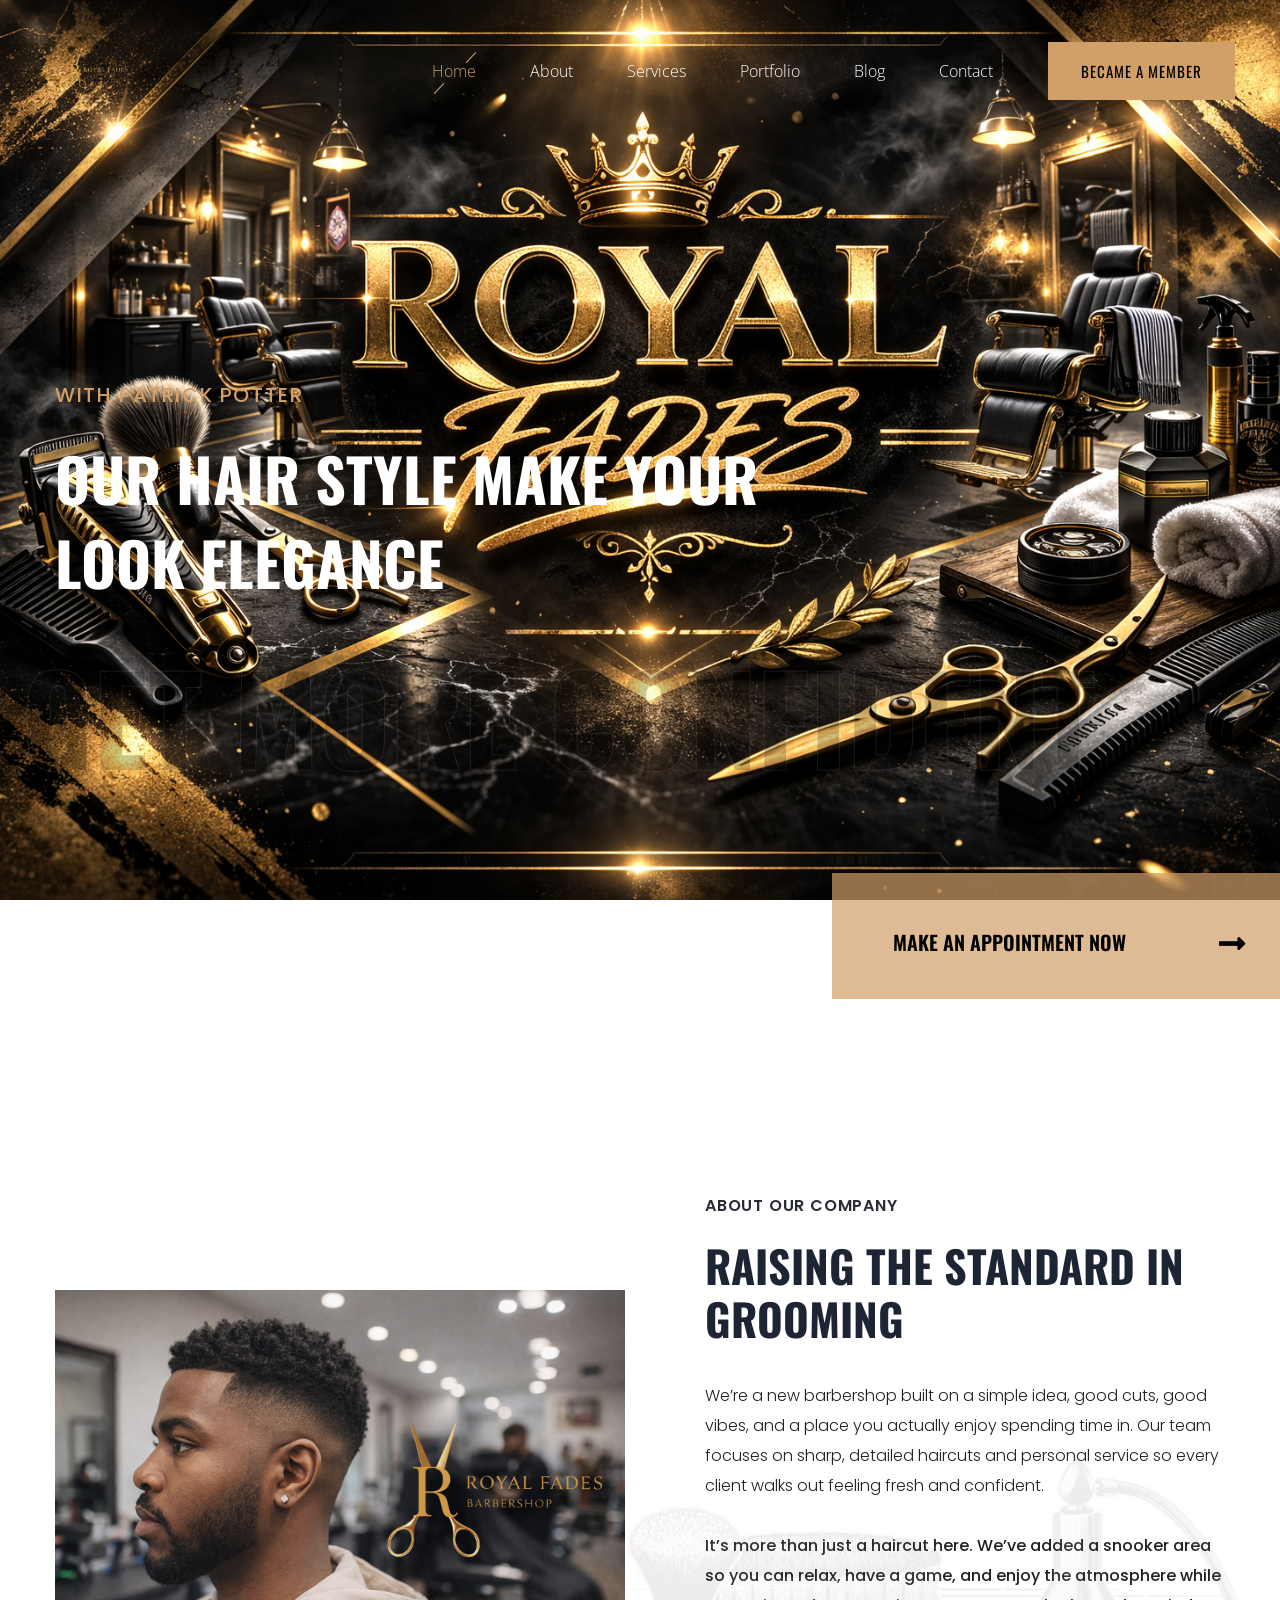
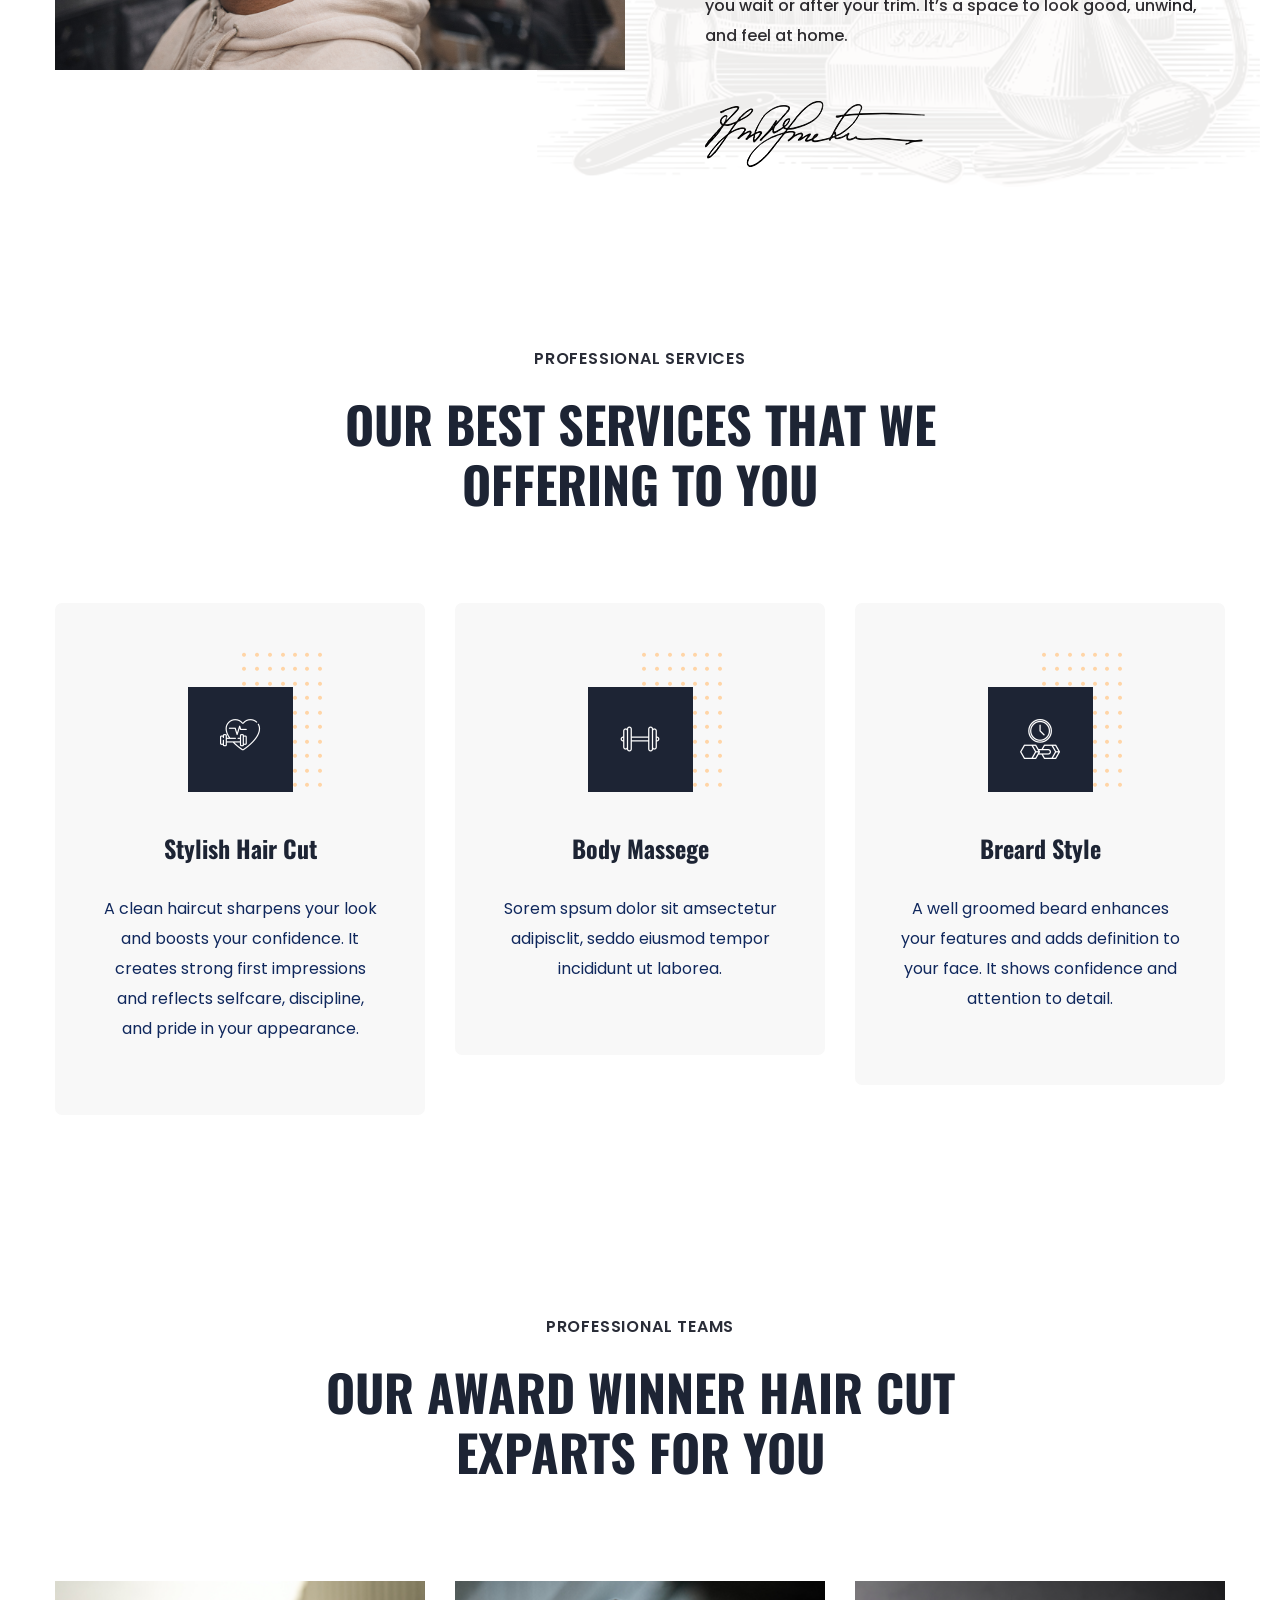
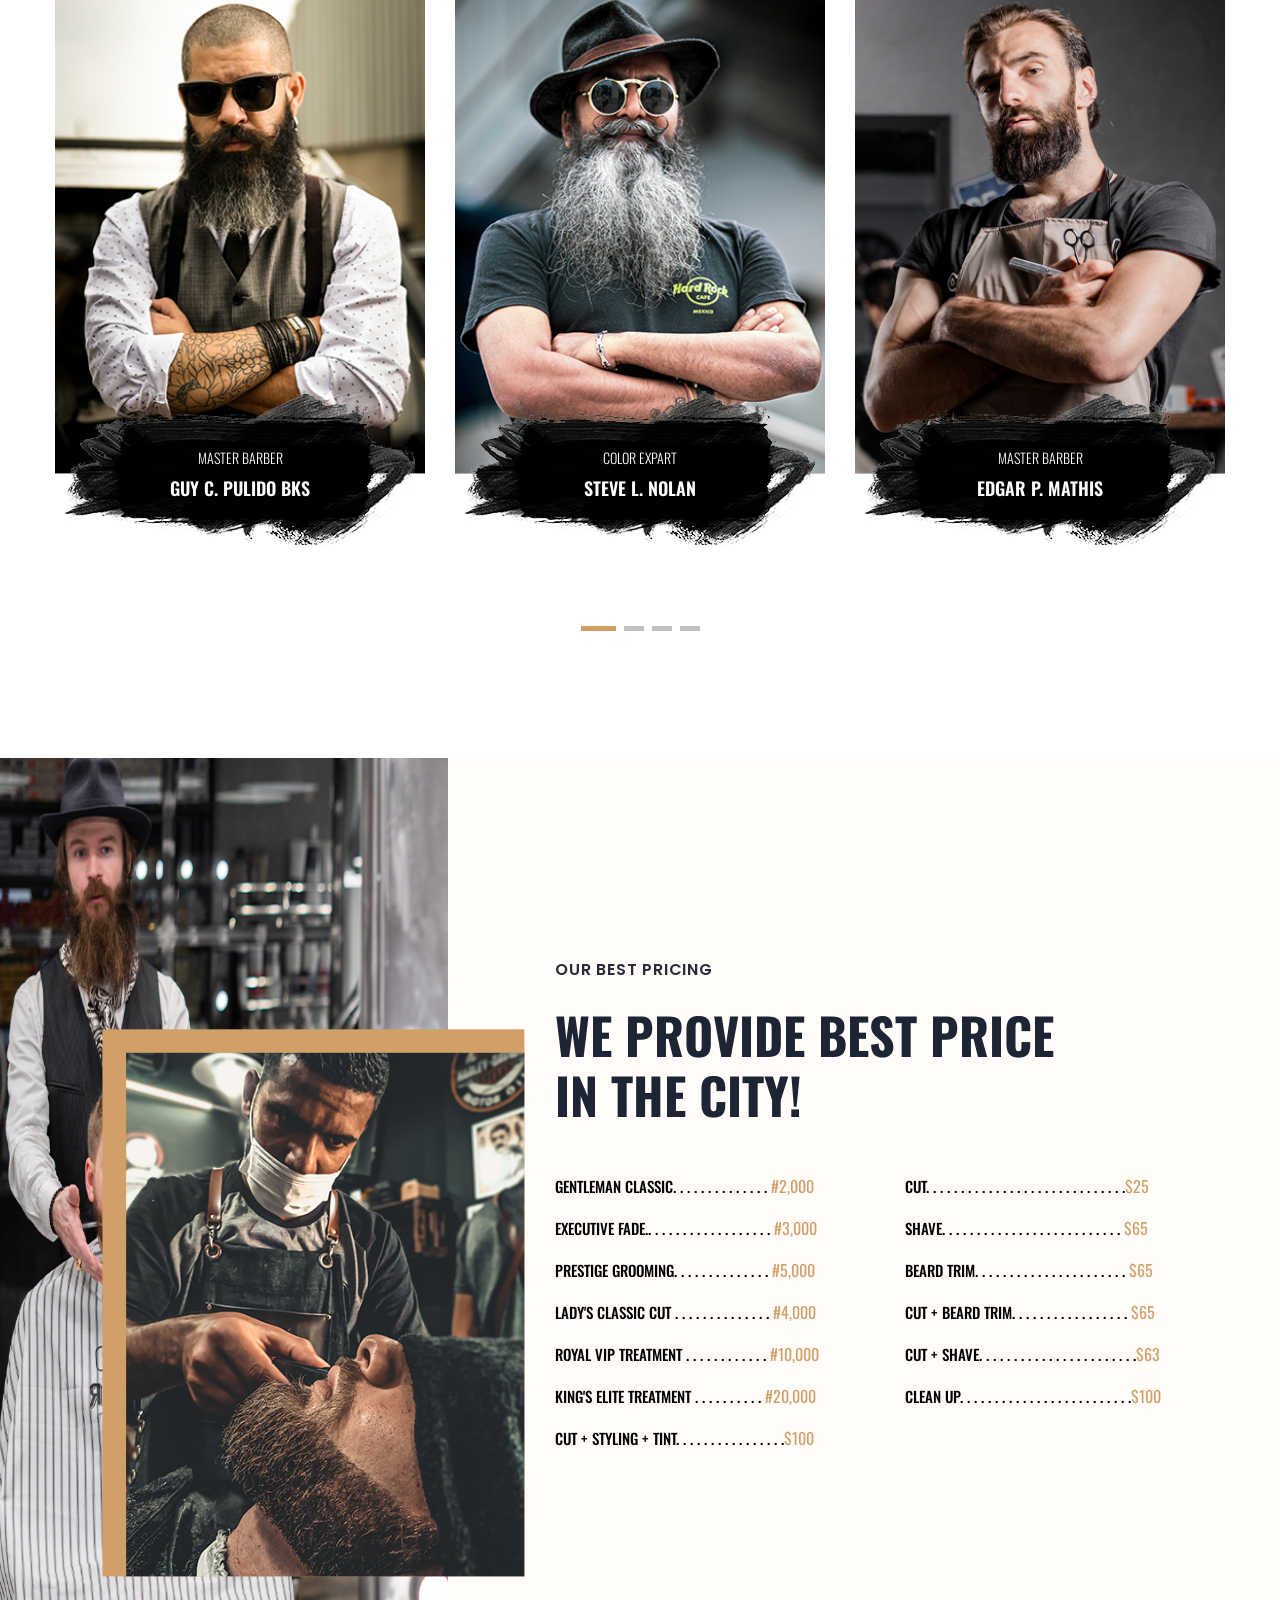
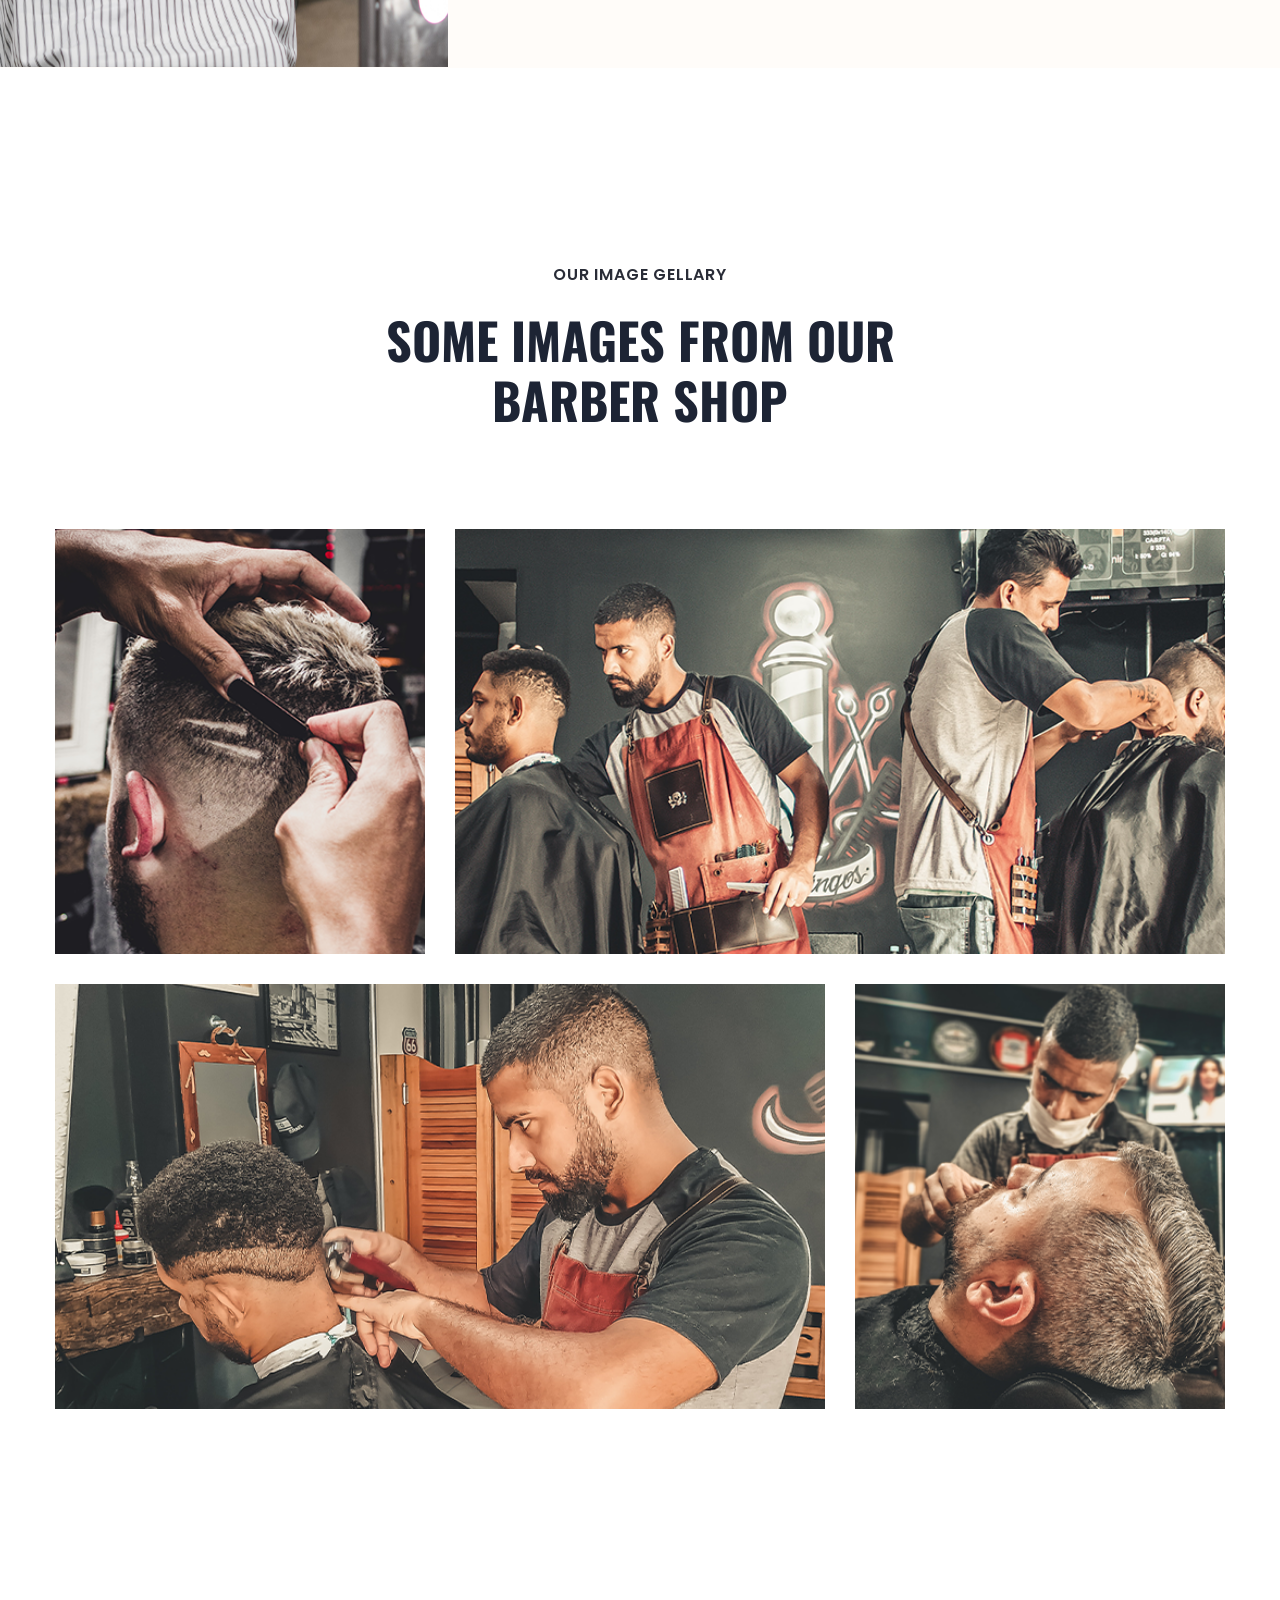
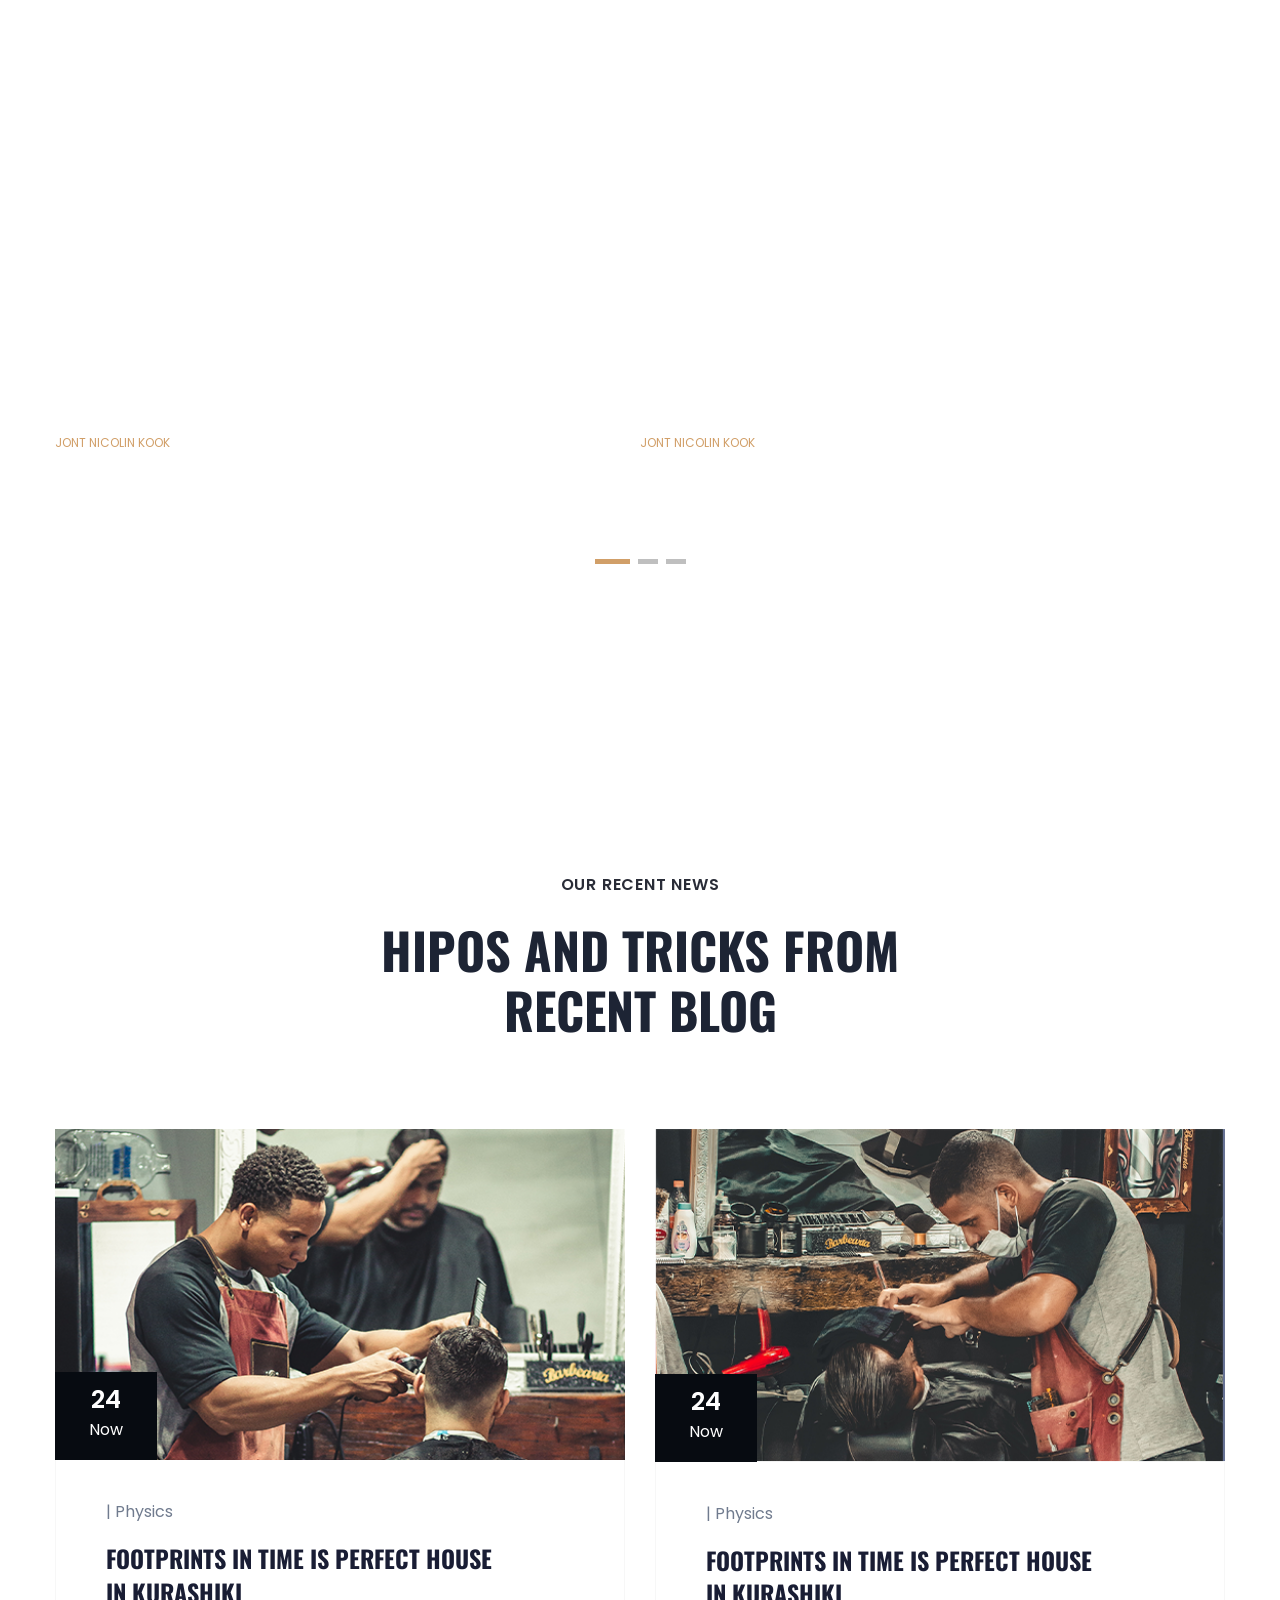
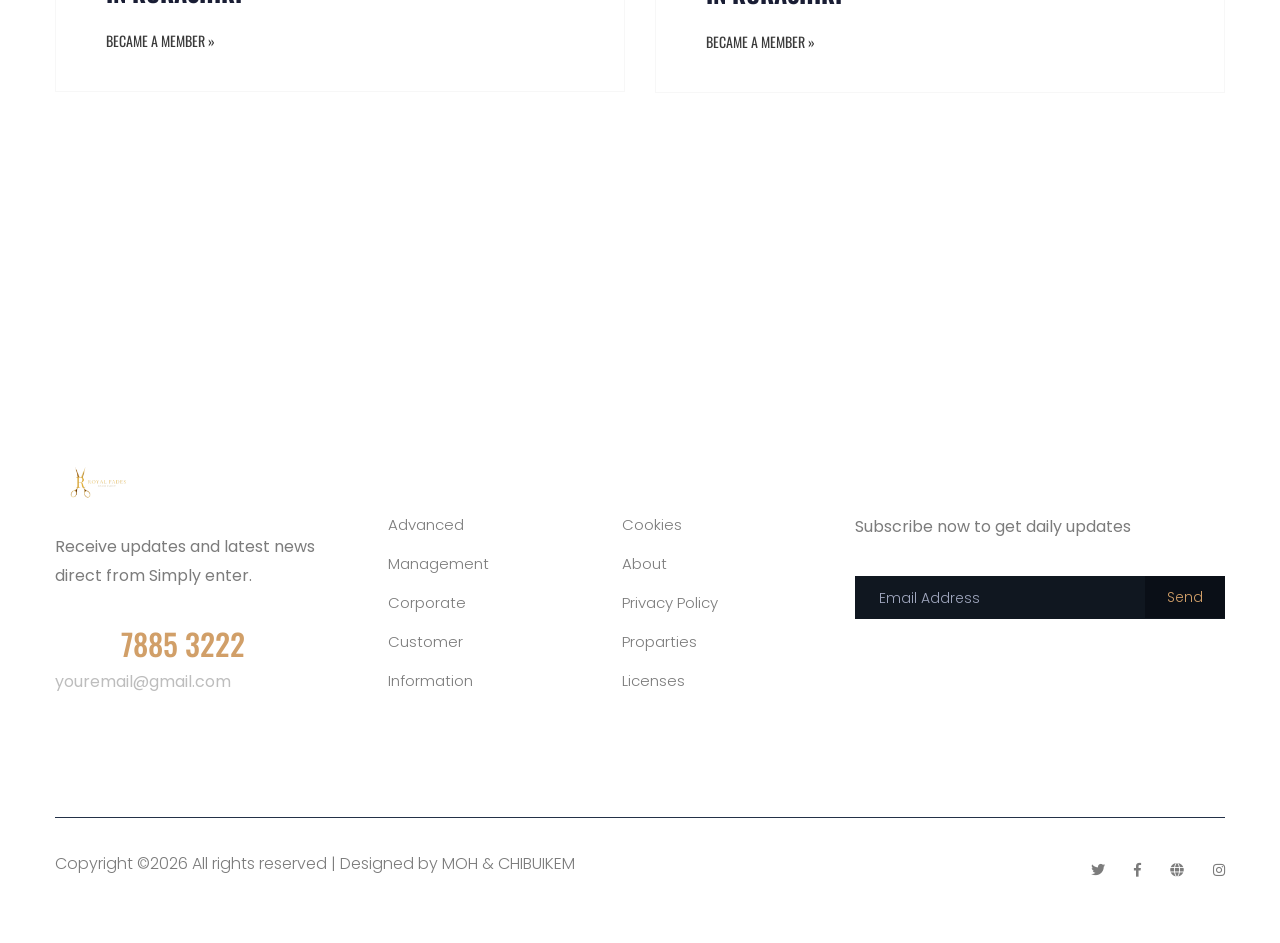
==== commit a22ccf46: "new bg" ====
--- a/index.html
+++ b/index.html
@@ -71,7 +71,7 @@
                                     </nav>
                                 </div>
                                 <div class="header-right-btn f-right d-none d-lg-block ml-30">
-                                    <a href="from.html" class="btn header-btn">became a member</a>
+                                    <a href="#" class="btn header-btn">became a member</a>
                                 </div>
                             </div>
                         </div>   
--- a/assets/css/style.css
+++ b/assets/css/style.css
@@ -1 +1,32 @@
-@import url("https://fonts.googleapis.com/css2?family=Open+Sans:wght@400;600;700&family=Oswald:wght@300;400;500;600;700&family=Poppins:wght@300;400;500;600&display=swap");.white-bg{background:#ffffff}.gray-bg{background:#f5f5f5}.gray-bg{background:#f7f7fd}.white-bg{background:#fff}.black-bg{background:#16161a}.theme-bg{background:#d19f68}.brand-bg{background:#f1f4fa}.testimonial-bg{background:#f9fafc}.white-color{color:#fff}.black-color{color:#16161a}.theme-color{color:#d19f68}.boxed-btn{background:#fff;color:#d19f68 !important;display:inline-block;padding:18px 44px;font-family:"Oswald",sans-serif;font-size:14px;font-weight:400;border:0;border:1px solid #d19f68;letter-spacing:3px;text-align:center;color:#d19f68;text-transform:uppercase;cursor:pointer}.boxed-btn:hover{background:#d19f68;color:#fff !important;border:1px solid #d19f68}.boxed-btn:focus{outline:none}.boxed-btn.large-width{width:220px}[data-overlay]{position:relative;background-size:cover;background-repeat:no-repeat;background-position:center center}[data-overlay]::before{position:absolute;left:0;top:0;right:0;bottom:0;content:""}[data-opacity="1"]::before{opacity:0.1}[data-opacity="2"]::before{opacity:0.2}[data-opacity="3"]::before{opacity:0.3}[data-opacity="4"]::before{opacity:0.4}[data-opacity="5"]::before{opacity:0.5}[data-opacity="6"]::before{opacity:0.6}[data-opacity="7"]::before{opacity:0.7}[data-opacity="8"]::before{opacity:0.8}[data-opacity="9"]::before{opacity:0.9}body{font-family:"Poppins",sans-serif;font-weight:normal;font-style:normal;font-size:16px}h1,h2,h3,h4,h5,h6{font-family:"Oswald",sans-serif;color:#1d2434;margin-top:0px;font-style:normal;font-weight:500;text-transform:normal}p{font-family:"Poppins",sans-serif;color:#10285d;font-size:16px;line-height:30px;margin-bottom:15px;font-weight:normal}.bg-img-1{background-image:url(../img/slider/slider-img-1.jpg)}.bg-img-2{background-image:url(../img/background-img/bg-img-2.jpg)}.cta-bg-1{background-image:url(../img/background-img/bg-img-3.jpg)}.img{max-width:100%;-webkit-transition:.3s;-moz-transition:.3s;-o-transition:.3s;transition:.3s}.f-left{float:left}.f-right{float:right}.fix{overflow:hidden}.clear{clear:both}a,.button{-webkit-transition:.3s;-moz-transition:.3s;-o-transition:.3s;transition:.3s}a:focus,.button:focus{text-decoration:none;outline:none}a{color:#635c5c}a:hover{color:#fff}a:focus,a:hover,.portfolio-cat a:hover,.footer -menu li a:hover{text-decoration:none}a,button{color:#fff;outline:medium none}button:focus,input:focus,input:focus,textarea,textarea:focus{outline:0}.uppercase{text-transform:uppercase}input:focus::-moz-placeholder{opacity:0;-webkit-transition:.4s;-o-transition:.4s;transition:.4s}.capitalize{text-transform:capitalize}h1 a,h2 a,h3 a,h4 a,h5 a,h6 a{color:inherit}ul{margin:0px;padding:0px}li{list-style:none}hr{border-bottom:1px solid #eceff8;border-top:0 none;margin:30px 0;padding:0}.theme-overlay{position:relative}.theme-overlay::before{background:#1696e7 none repeat scroll 0 0;content:"";height:100%;left:0;opacity:0.6;position:absolute;top:0;width:100%}.overlay2{position:relative;z-index:0}.overlay2::before{position:absolute;content:"";top:0;left:0;width:100%;height:100%;z-index:-1}.overlay2{position:relative;z-index:0}.overlay2::before{position:absolute;content:"";background-color:#2E2200;top:0;left:0;width:100%;height:100%;z-index:-1;opacity:0.5}.section-padding{padding-top:120px;padding-bottom:120px}.separator{border-top:1px solid #f2f2f2}.mb-90{margin-bottom:90px}@media (max-width: 767px){.mb-90{margin-bottom:30px}}@media (min-width: 768px) and (max-width: 991px){.mb-90{margin-bottom:45px}}.owl-carousel .owl-nav div{background:rgba(255,255,255,0.8) none repeat scroll 0 0;height:40px;left:20px;line-height:40px;font-size:22px;color:#646464;opacity:1;visibility:visible;position:absolute;text-align:center;top:50%;transform:translateY(-50%);transition:all 0.3s ease 0s;width:40px}.owl-carousel .owl-nav div.owl-next{left:auto;right:-30px}.owl-carousel .owl-nav div.owl-next i{position:relative;right:0;top:1px}.owl-carousel .owl-nav div.owl-prev i{position:relative;right:1px;top:0px}.owl-carousel:hover .owl-nav div{opacity:1;visibility:visible}.owl-carousel:hover .owl-nav div:hover{color:#fff;background:#ff3500}.btn{background:#d19f68;font-family:"Oswald",sans-serif;text-transform:uppercase;padding:27px 44px;color:#000000;cursor:pointer;display:inline-block;font-size:15px;font-weight:400;border-radius:0px;line-height:1;-moz-user-select:none;letter-spacing:1px;line-height:0;margin-bottom:0;margin:10px;cursor:pointer;transition:color 0.4s linear;position:relative;z-index:1;border:0;overflow:hidden;margin:0}.btn::before{content:"";position:absolute;left:0;top:0;width:101%;height:101%;background:#af804d;z-index:1;border-radius:5px;transition:transform 0.5s;transition-timing-function:ease;transform-origin:0 0;transition-timing-function:cubic-bezier(0.5, 1.6, 0.4, 0.7);transform:scaleX(0);border-radius:0px}.btn:hover::before{transform:scaleX(1);color:#fff !important;z-index:-1}.btn:hover{background-position:right}.btn.focus,.btn:focus{outline:0;box-shadow:none}.about-btn{padding:19px 97px 19px 20px}.header-btn{padding:29px 33px}.hero-btn{padding:32px 41px}.white-btn{padding:30px 39px;background:#fff;color:#331391 !important}.black-btn{padding:14px 35px;background:#000}.black-btn::before{background:#331391}.submit-btn2{background:#ec5b53;width:100%;height:60px;padding:10px 20px;border:0;color:#fff;text-transform:capitalize;cursor:pointer;font-size:16px;border-radius:0px}.white-btn{background:#fff;color:#000}.white-btn::before{background:#000;color:#fff}.border-btn{border:1px solid #ff5600;color:#464d65;background:none;border-radius:5px;text-transform:capitalize;padding:19px 47px;-moz-user-select:none;cursor:pointer;display:inline-block;font-size:14px;font-weight:500;letter-spacing:1px;margin-bottom:0;position:relative;transition:color 0.4s linear;position:relative;overflow:hidden;margin:0}@media (max-width: 575px){.border-btn{display:none}}.border-btn::before{border:1px solid transparent;content:"";position:absolute;left:0;top:0;width:101%;height:101%;background:#d19f68;z-index:-1;transition:transform 0.5s;transition-timing-function:ease;transform-origin:0 0;transition-timing-function:cubic-bezier(0.5, 1.6, 0.4, 0.7);transform:scaleY(0);border-radius:0}.border-btn:hover::before{transform:scaleY(1);border:1px solid transparent}.breadcrumb>.active{color:#888}#scrollUp,#back-top{background:#d19f68;height:50px;width:50px;right:31px;bottom:18px;position:fixed;color:#fff;font-size:20px;text-align:center;border-radius:50%;line-height:48px;border:2px solid transparent;box-shadow:0 0 10px 3px rgba(108,98,98,0.2)}@media (max-width: 575px){#scrollUp,#back-top{right:16px}}#scrollUp a i,#back-top a i{display:block;line-height:50px}#scrollUp:hover{color:#fff}.sticky-bar{left:0;margin:auto;position:fixed;top:0;width:100%;-webkit-box-shadow:0 10px 15px rgba(25,25,25,0.1);box-shadow:0 10px 15px rgba(25,25,25,0.1);z-index:9999;-webkit-animation:300ms ease-in-out 0s normal none 1 running fadeInDown;animation:300ms ease-in-out 0s normal none 1 running fadeInDown;-webkit-box-shadow:0 10px 15px rgba(25,25,25,0.1);background:#fff}.mt-5{margin-top:5px}.mt-10{margin-top:10px}.mt-15{margin-top:15px}.mt-20{margin-top:20px}.mt-25{margin-top:25px}.mt-30{margin-top:30px}.mt-35{margin-top:35px}.mt-40{margin-top:40px}.mt-45{margin-top:45px}.mt-50{margin-top:50px}.mt-55{margin-top:55px}.mt-60{margin-top:60px}.mt-65{margin-top:65px}.mt-70{margin-top:70px}.mt-75{margin-top:75px}.mt-80{margin-top:80px}.mt-85{margin-top:85px}.mt-90{margin-top:90px}.mt-95{margin-top:95px}.mt-100{margin-top:100px}.mt-105{margin-top:105px}.mt-110{margin-top:110px}.mt-115{margin-top:115px}.mt-120{margin-top:120px}.mt-125{margin-top:125px}.mt-130{margin-top:130px}.mt-135{margin-top:135px}.mt-140{margin-top:140px}.mt-145{margin-top:145px}.mt-150{margin-top:150px}.mt-155{margin-top:155px}.mt-160{margin-top:160px}.mt-165{margin-top:165px}.mt-170{margin-top:170px}.mt-175{margin-top:175px}.mt-180{margin-top:180px}.mt-185{margin-top:185px}.mt-190{margin-top:190px}.mt-195{margin-top:195px}.mt-200{margin-top:200px}.mb-5{margin-bottom:5px}.mb-10{margin-bottom:10px}.mb-15{margin-bottom:15px}.mb-20{margin-bottom:20px}.mb-25{margin-bottom:25px}.mb-30{margin-bottom:30px}.mb-35{margin-bottom:35px}.mb-40{margin-bottom:40px}.mb-45{margin-bottom:45px}.mb-50{margin-bottom:50px}.mb-55{margin-bottom:55px}.mb-60{margin-bottom:60px}.mb-65{margin-bottom:65px}.mb-70{margin-bottom:70px}.mb-75{margin-bottom:75px}.mb-80{margin-bottom:80px}.mb-85{margin-bottom:85px}.mb-90{margin-bottom:90px}.mb-95{margin-bottom:95px}.mb-100{margin-bottom:100px}.mb-105{margin-bottom:105px}.mb-110{margin-bottom:110px}.mb-115{margin-bottom:115px}.mb-120{margin-bottom:120px}.mb-125{margin-bottom:125px}.mb-130{margin-bottom:130px}.mb-135{margin-bottom:135px}.mb-140{margin-bottom:140px}.mb-145{margin-bottom:145px}.mb-150{margin-bottom:150px}.mb-155{margin-bottom:155px}.mb-160{margin-bottom:160px}.mb-165{margin-bottom:165px}.mb-170{margin-bottom:170px}.mb-175{margin-bottom:175px}.mb-180{margin-bottom:180px}.mb-185{margin-bottom:185px}.mb-190{margin-bottom:190px}.mb-195{margin-bottom:195px}.mb-200{margin-bottom:200px}.ml-5{margin-left:5px}.ml-10{margin-left:10px}.ml-15{margin-left:15px}.ml-20{margin-left:20px}.ml-25{margin-left:25px}.ml-30{margin-left:30px}.ml-35{margin-left:35px}.ml-40{margin-left:40px}.ml-45{margin-left:45px}.ml-50{margin-left:50px}.ml-55{margin-left:55px}.ml-60{margin-left:60px}.ml-65{margin-left:65px}.ml-70{margin-left:70px}.ml-75{margin-left:75px}.ml-80{margin-left:80px}.ml-85{margin-left:85px}.ml-90{margin-left:90px}.ml-95{margin-left:95px}.ml-100{margin-left:100px}.ml-105{margin-left:105px}.ml-110{margin-left:110px}.ml-115{margin-left:115px}.ml-120{margin-left:120px}.ml-125{margin-left:125px}.ml-130{margin-left:130px}.ml-135{margin-left:135px}.ml-140{margin-left:140px}.ml-145{margin-left:145px}.ml-150{margin-left:150px}.ml-155{margin-left:155px}.ml-160{margin-left:160px}.ml-165{margin-left:165px}.ml-170{margin-left:170px}.ml-175{margin-left:175px}.ml-180{margin-left:180px}.ml-185{margin-left:185px}.ml-190{margin-left:190px}.ml-195{margin-left:195px}.ml-200{margin-left:200px}.mr-5{margin-right:5px}.mr-10{margin-right:10px}.mr-15{margin-right:15px}.mr-20{margin-right:20px}.mr-25{margin-right:25px}.mr-30{margin-right:30px}.mr-35{margin-right:35px}.mr-40{margin-right:40px}.mr-45{margin-right:45px}.mr-50{margin-right:50px}.mr-55{margin-right:55px}.mr-60{margin-right:60px}.mr-65{margin-right:65px}.mr-70{margin-right:70px}.mr-75{margin-right:75px}.mr-80{margin-right:80px}.mr-85{margin-right:85px}.mr-90{margin-right:90px}.mr-95{margin-right:95px}.mr-100{margin-right:100px}.mr-105{margin-right:105px}.mr-110{margin-right:110px}.mr-115{margin-right:115px}.mr-120{margin-right:120px}.mr-125{margin-right:125px}.mr-130{margin-right:130px}.mr-135{margin-right:135px}.mr-140{margin-right:140px}.mr-145{margin-right:145px}.mr-150{margin-right:150px}.mr-155{margin-right:155px}.mr-160{margin-right:160px}.mr-165{margin-right:165px}.mr-170{margin-right:170px}.mr-175{margin-right:175px}.mr-180{margin-right:180px}.mr-185{margin-right:185px}.mr-190{margin-right:190px}.mr-195{margin-right:195px}.mr-200{margin-right:200px}.pt-5{padding-top:5px}.pt-10{padding-top:10px}.pt-15{padding-top:15px}.pt-20{padding-top:20px}.pt-25{padding-top:25px}.pt-30{padding-top:30px}.pt-35{padding-top:35px}.pt-40{padding-top:40px}.pt-45{padding-top:45px}.pt-50{padding-top:50px}.pt-55{padding-top:55px}.pt-60{padding-top:60px}.pt-65{padding-top:65px}.pt-70{padding-top:70px}.pt-75{padding-top:75px}.pt-80{padding-top:80px}.pt-85{padding-top:85px}.pt-90{padding-top:90px}.pt-95{padding-top:95px}.pt-100{padding-top:100px}.pt-105{padding-top:105px}.pt-110{padding-top:110px}.pt-115{padding-top:115px}.pt-120{padding-top:120px}.pt-125{padding-top:125px}.pt-130{padding-top:130px}.pt-135{padding-top:135px}.pt-140{padding-top:140px}.pt-145{padding-top:145px}.pt-150{padding-top:150px}.pt-155{padding-top:155px}.pt-160{padding-top:160px}.pt-165{padding-top:165px}.pt-170{padding-top:170px}.pt-175{padding-top:175px}.pt-180{padding-top:180px}.pt-185{padding-top:185px}.pt-190{padding-top:190px}.pt-195{padding-top:195px}.pt-200{padding-top:200px}.pt-260{padding-top:260px}.pb-5{padding-bottom:5px}.pb-10{padding-bottom:10px}.pb-15{padding-bottom:15px}.pb-20{padding-bottom:20px}.pb-25{padding-bottom:25px}.pb-30{padding-bottom:30px}.pb-35{padding-bottom:35px}.pb-40{padding-bottom:40px}.pb-45{padding-bottom:45px}.pb-50{padding-bottom:50px}.pb-55{padding-bottom:55px}.pb-60{padding-bottom:60px}.pb-65{padding-bottom:65px}.pb-70{padding-bottom:70px}.pb-75{padding-bottom:75px}.pb-80{padding-bottom:80px}.pb-85{padding-bottom:85px}.pb-90{padding-bottom:90px}.pb-95{padding-bottom:95px}.pb-100{padding-bottom:100px}.pb-105{padding-bottom:105px}.pb-110{padding-bottom:110px}.pb-115{padding-bottom:115px}.pb-120{padding-bottom:120px}.pb-125{padding-bottom:125px}.pb-130{padding-bottom:130px}.pb-135{padding-bottom:135px}.pb-140{padding-bottom:140px}.pb-145{padding-bottom:145px}.pb-150{padding-bottom:150px}.pb-155{padding-bottom:155px}.pb-160{padding-bottom:160px}.pb-165{padding-bottom:165px}.pb-170{padding-bottom:170px}.pb-175{padding-bottom:175px}.pb-180{padding-bottom:180px}.pb-185{padding-bottom:185px}.pb-190{padding-bottom:190px}.pb-195{padding-bottom:195px}.pb-200{padding-bottom:200px}.pl-5{padding-left:5px}.pl-10{padding-left:10px}.pl-15{padding-left:15px}.pl-20{padding-left:20px}.pl-25{padding-left:25px}.pl-30{padding-left:30px}.pl-35{padding-left:35px}.pl-40{padding-left:40px}.pl-45{padding-left:45px}.pl-50{padding-left:50px}.pl-55{padding-left:55px}.pl-60{padding-left:60px}.pl-65{padding-left:65px}.pl-70{padding-left:70px}.pl-75{padding-left:75px}.pl-80{padding-left:80px}.pl-85{padding-left:85px}.pl-90{padding-left:90px}.pl-95{padding-left:95px}.pl-100{padding-left:100px}.pl-105{padding-left:105px}.pl-110{padding-left:110px}.pl-115{padding-left:115px}.pl-120{padding-left:120px}.pl-125{padding-left:125px}.pl-130{padding-left:130px}.pl-135{padding-left:135px}.pl-140{padding-left:140px}.pl-145{padding-left:145px}.pl-150{padding-left:150px}.pl-155{padding-left:155px}.pl-160{padding-left:160px}.pl-165{padding-left:165px}.pl-170{padding-left:170px}.pl-175{padding-left:175px}.pl-180{padding-left:180px}.pl-185{padding-left:185px}.pl-190{padding-left:190px}.pl-195{padding-left:195px}.pl-200{padding-left:200px}.pr-5{padding-right:5px}.pr-10{padding-right:10px}.pr-15{padding-right:15px}.pr-20{padding-right:20px}.pr-25{padding-right:25px}.pr-30{padding-right:30px}.pr-35{padding-right:35px}.pr-40{padding-right:40px}.pr-45{padding-right:45px}.pr-50{padding-right:50px}.pr-55{padding-right:55px}.pr-60{padding-right:60px}.pr-65{padding-right:65px}.pr-70{padding-right:70px}.pr-75{padding-right:75px}.pr-80{padding-right:80px}.pr-85{padding-right:85px}.pr-90{padding-right:90px}.pr-95{padding-right:95px}.pr-100{padding-right:100px}.pr-105{padding-right:105px}.pr-110{padding-right:110px}.pr-115{padding-right:115px}.pr-120{padding-right:120px}.pr-125{padding-right:125px}.pr-130{padding-right:130px}.pr-135{padding-right:135px}.pr-140{padding-right:140px}.pr-145{padding-right:145px}.pr-150{padding-right:150px}.pr-155{padding-right:155px}.pr-160{padding-right:160px}.pr-165{padding-right:165px}.pr-170{padding-right:170px}.pr-175{padding-right:175px}.pr-180{padding-right:180px}.pr-185{padding-right:185px}.pr-190{padding-right:190px}.pr-195{padding-right:195px}.pr-200{padding-right:200px}.bounce-animate{animation-name:float-bob;animation-duration:2s;animation-iteration-count:infinite;-moz-animation-name:float-bob;-moz-animation-duration:2s;-moz-animation-iteration-count:infinite;-moz-animation-timing-function:linear;-ms-animation-name:float-bob;-ms-animation-duration:2s;-ms-animation-iteration-count:infinite;-ms-animation-timing-function:linear;-o-animation-name:float-bob;-o-animation-duration:2s;-o-animation-iteration-count:infinite;-o-animation-timing-function:linear}@-webkit-keyframes float-bob{0%{-webkit-transform:translateY(-20px);transform:translateY(-20px)}50%{-webkit-transform:translateY(-10px);transform:translateY(-10px)}100%{-webkit-transform:translateY(-20px);transform:translateY(-20px)}}.heartbeat{animation:heartbeat 1s infinite alternate}@-webkit-keyframes heartbeat{to{-webkit-transform:scale(1.03);transform:scale(1.03)}}.rotateme{-webkit-animation-name:rotateme;animation-name:rotateme;-webkit-animation-duration:30s;animation-duration:30s;-webkit-animation-iteration-count:infinite;animation-iteration-count:infinite;-webkit-animation-timing-function:linear;animation-timing-function:linear}@keyframes rotateme{from{-webkit-transform:rotate(0deg);transform:rotate(0deg)}to{-webkit-transform:rotate(360deg);transform:rotate(360deg)}}@-webkit-keyframes rotateme{from{-webkit-transform:rotate(0deg)}to{-webkit-transform:rotate(360deg)}}.preloader{background-color:#f7f7f7;width:100%;height:100%;position:fixed;top:0;left:0;right:0;bottom:0;z-index:999999;-webkit-transition:.6s;-o-transition:.6s;transition:.6s;margin:0 auto}.preloader .preloader-circle{width:100px;height:100px;position:relative;border-style:solid;border-width:1px;border-top-color:#d19f68;border-bottom-color:transparent;border-left-color:transparent;border-right-color:transparent;z-index:10;border-radius:50%;-webkit-box-shadow:0 1px 5px 0 rgba(35,181,185,0.15);box-shadow:0 1px 5px 0 rgba(35,181,185,0.15);background-color:#fff;-webkit-animation:zoom 2000ms infinite ease;animation:zoom 2000ms infinite ease;-webkit-transition:.6s;-o-transition:.6s;transition:.6s}.preloader .preloader-circle2{border-top-color:#0078ff}.preloader .preloader-img{position:absolute;top:50%;z-index:200;left:0;right:0;margin:0 auto;text-align:center;display:inline-block;-webkit-transform:translateY(-50%);-ms-transform:translateY(-50%);transform:translateY(-50%);padding-top:6px;-webkit-transition:.6s;-o-transition:.6s;transition:.6s}.preloader .preloader-img img{max-width:55px}.preloader .pere-text strong{font-weight:800;color:#dca73a;text-transform:uppercase}@-webkit-keyframes zoom{0%{-webkit-transform:rotate(0deg);transform:rotate(0deg);-webkit-transition:.6s;-o-transition:.6s;transition:.6s}100%{-webkit-transform:rotate(360deg);transform:rotate(360deg);-webkit-transition:.6s;-o-transition:.6s;transition:.6s}}@keyframes zoom{0%{-webkit-transform:rotate(0deg);transform:rotate(0deg);-webkit-transition:.6s;-o-transition:.6s;transition:.6s}100%{-webkit-transform:rotate(360deg);transform:rotate(360deg);-webkit-transition:.6s;-o-transition:.6s;transition:.6s}}.slick-initialized .slick-slide{outline:0}.section-padding2{padding-top:200px;padding-bottom:200px}@media only screen and (min-width: 1200px) and (max-width: 1600px){.section-padding2{padding-top:200px;padding-bottom:200px}}@media only screen and (min-width: 992px) and (max-width: 1199px){.section-padding2{padding-top:200px;padding-bottom:200px}}@media only screen and (min-width: 768px) and (max-width: 991px){.section-padding2{padding-top:100px;padding-bottom:100px}}@media only screen and (min-width: 576px) and (max-width: 767px){.section-padding2{padding-top:70px;padding-bottom:70px}}@media (max-width: 575px){.section-padding2{padding-top:70px;padding-bottom:70px}}.pb-bottom{padding-bottom:200px}@media only screen and (min-width: 992px) and (max-width: 1199px){.pb-bottom{padding-bottom:200px}}@media only screen and (min-width: 768px) and (max-width: 991px){.pb-bottom{padding-bottom:50px}}@media only screen and (min-width: 576px) and (max-width: 767px){.pb-bottom{padding-bottom:10px}}@media (max-width: 575px){.pb-bottom{padding-bottom:10px}}.pb-top{padding-top:200px}@media only screen and (min-width: 768px) and (max-width: 991px){.pb-top{padding-top:70px}}@media only screen and (min-width: 576px) and (max-width: 767px){.pb-top{padding-top:70px}}@media (max-width: 575px){.pb-top{padding-top:70px}}.testimonial-padding{padding-top:190px;padding-bottom:170px}@media only screen and (min-width: 992px) and (max-width: 1199px){.testimonial-padding{padding-top:190px;padding-bottom:170px}}@media only screen and (min-width: 768px) and (max-width: 991px){.testimonial-padding{padding-top:70px;padding-bottom:60px}}@media only screen and (min-width: 576px) and (max-width: 767px){.testimonial-padding{padding-top:60px;padding-bottom:40px}}@media (max-width: 575px){.testimonial-padding{padding-top:60px;padding-bottom:40px}}.w-padding{padding-top:100px;padding-bottom:95px}@media only screen and (min-width: 576px) and (max-width: 767px){.w-padding{padding-top:70px;padding-bottom:70px}}@media (max-width: 575px){.w-padding{padding-top:70px;padding-bottom:70px}}.section-padding30{padding-top:195px;padding-bottom:180px}@media only screen and (min-width: 992px) and (max-width: 1199px){.section-padding30{padding-top:150px;padding-bottom:140px}}@media only screen and (min-width: 768px) and (max-width: 991px){.section-padding30{padding-top:100px;padding-bottom:70px}}@media only screen and (min-width: 576px) and (max-width: 767px){.section-padding30{padding-top:65px;padding-bottom:70px}}@media (max-width: 575px){.section-padding30{padding-top:65px;padding-bottom:70px}}.services-padding{padding-top:145px;padding-bottom:170px}@media only screen and (min-width: 992px) and (max-width: 1199px){.services-padding{padding-top:145px;padding-bottom:170px}}@media only screen and (min-width: 768px) and (max-width: 991px){.services-padding{padding-top:100px;padding-bottom:70px}}@media only screen and (min-width: 576px) and (max-width: 767px){.services-padding{padding-top:65px;padding-bottom:70px}}@media (max-width: 575px){.services-padding{padding-top:65px;padding-bottom:70px}}.section-paddingt30{padding-top:195px;padding-bottom:90px}@media only screen and (min-width: 992px) and (max-width: 1199px){.section-paddingt30{padding-top:150px;padding-bottom:90px}}@media only screen and (min-width: 768px) and (max-width: 991px){.section-paddingt30{padding-top:100px;padding-bottom:40px}}@media only screen and (min-width: 576px) and (max-width: 767px){.section-paddingt30{padding-top:65px;padding-bottom:10px}}@media (max-width: 575px){.section-paddingt30{padding-top:65px;padding-bottom:10px}}.section-padding3{padding-top:150px;padding-bottom:0}@media only screen and (min-width: 992px) and (max-width: 1199px){.section-padding3{padding-top:150px;padding-bottom:0}}@media only screen and (min-width: 768px) and (max-width: 991px){.section-padding3{padding-top:60px;padding-bottom:0}}@media only screen and (min-width: 576px) and (max-width: 767px){.section-padding3{padding-top:60px;padding-bottom:0}}@media (max-width: 575px){.section-padding3{padding-top:60px;padding-bottom:0}}.footer-padding{padding-top:150px;padding-bottom:70px}@media only screen and (min-width: 992px) and (max-width: 1199px){.footer-padding{padding-top:150px;padding-bottom:70px}}@media only screen and (min-width: 768px) and (max-width: 991px){.footer-padding{padding-top:100px;padding-bottom:50px}}@media only screen and (min-width: 576px) and (max-width: 767px){.footer-padding{padding-top:80px;padding-bottom:50px}}@media (max-width: 575px){.footer-padding{padding-top:80px;padding-bottom:0px}}@media (max-width: 575px){.section-tittle{margin-bottom:50px}}@media only screen and (min-width: 576px) and (max-width: 767px){.section-tittle{margin-bottom:50px}}.section-tittle span{font-size:16px;font-weight:600;margin-bottom:22px;color:#292c37;text-transform:uppercase;display:inline-block;letter-spacing:0.05em}@media (max-width: 575px){.section-tittle span{font-size:14px}}.section-tittle h2{font-size:50px;display:block;color:#1d2434;font-weight:700;text-transform:uppercase}@media only screen and (min-width: 992px) and (max-width: 1199px){.section-tittle h2{font-size:48px}}@media only screen and (min-width: 576px) and (max-width: 767px){.section-tittle h2{font-size:31px}}@media (max-width: 575px){.section-tittle h2{font-size:27px}}.section-tittle2 h2{color:#fff}@media only screen and (min-width: 992px) and (max-width: 1199px){.section-tittle2 h2{font-size:39px}}@media (max-width: 575px){.section-tittle2 h2{font-size:25px}}.section-tittle3 h2{font-size:44px}@media only screen and (min-width: 992px) and (max-width: 1199px){.section-tittle3 h2{font-size:38px}}@media (max-width: 575px){.section-tittle3 h2{font-size:26px}}.section-bg{background-size:cover;background-repeat:no-repeat;background-position:center center;background-attachment:fixed}.white-bg{background:#ffffff}.gray-bg{background:#f5f5f5}.gray-bg{background:#f7f7fd}.white-bg{background:#fff}.black-bg{background:#16161a}.theme-bg{background:#d19f68}.brand-bg{background:#f1f4fa}.testimonial-bg{background:#f9fafc}.white-color{color:#fff}.black-color{color:#16161a}.theme-color{color:#d19f68}.header-area .main-header{padding:0px 130px}@media only screen and (min-width: 1200px) and (max-width: 1600px){.header-area .main-header{padding:0px 30px}}@media only screen and (min-width: 992px) and (max-width: 1199px){.header-area .main-header{padding:0px 15px}}@media only screen and (min-width: 768px) and (max-width: 991px){.header-area .main-header{padding:22px 50px}}@media only screen and (min-width: 576px) and (max-width: 767px){.header-area .main-header{padding:22px 20px}}@media (max-width: 575px){.header-area .main-header{padding:22px 14px}}.header-area .main-header .main-menu ul li{display:inline-block;position:relative;z-index:1}.header-area .main-header .main-menu ul li a{color:#fff;font-weight:300;padding:39px 25px;display:block;font-size:16px;-webkit-transition:.3s;-moz-transition:.3s;-o-transition:.3s;transition:.3s;text-transform:capitalize;position:relative;font-family:"Open Sans",sans-serif;position:relative}@media only screen and (min-width: 992px) and (max-width: 1199px){.header-area .main-header .main-menu ul li a{padding:39px 15px}}.header-area .main-header .main-menu ul li a::before{position:absolute;content:"";width:14px;height:1px;background:#d19f68;left:25px;bottom:33px;transform:rotate(-46deg);opacity:0;visibility:hidden;-webkit-transition:.4s;-moz-transition:.4s;-o-transition:.4s;transition:.4s}@media only screen and (min-width: 992px) and (max-width: 1199px){.header-area .main-header .main-menu ul li a::before{left:17px}}.header-area .main-header .main-menu ul li a::after{position:absolute;content:"";width:14px;height:1px;background:#d19f68;left:57px;top:37px;transform:rotate(-46deg);opacity:0;visibility:hidden;-webkit-transition:.4s;-moz-transition:.4s;-o-transition:.4s;transition:.4s}@media only screen and (min-width: 992px) and (max-width: 1199px){.header-area .main-header .main-menu ul li a::after{left:45px}}.header-area .main-header .main-menu ul li.active>a{color:#d19f68}.header-area .main-header .main-menu ul li.active>a::before{opacity:1;visibility:visible}.header-area .main-header .main-menu ul li.active>a::after{opacity:1;visibility:visible}.header-area .main-header .main-menu ul li:hover>a{color:#d19f68}.header-area .main-header .main-menu ul li:hover>a::before{opacity:1;visibility:visible}.header-area .main-header .main-menu ul li:hover>a::after{opacity:1;visibility:visible}.header-area .main-header .main-menu ul ul.submenu{position:absolute;width:170px;background:rgba(43,43,43,0.7);left:0;top:80%;visibility:hidden;opacity:0;box-shadow:0 0 10px 3px rgba(0,0,0,0.05);padding:17px 0;-webkit-transition:.3s;-moz-transition:.3s;-o-transition:.3s;transition:.3s}.header-area .main-header .main-menu ul ul.submenu>li{margin-left:7px;display:block}.header-area .main-header .main-menu ul ul.submenu>li>a{padding:6px 10px !important;font-size:16px;text-transform:capitalize;margin:0}.header-area .main-header .main-menu ul ul.submenu>li>a:hover{color:#d19f68;background:none}.header-area .main-header .main-menu ul ul.submenu>li>a::before{position:unset}.header-area .main-header .main-menu ul ul.submenu>li>a::after{position:unset}.header-area .main-menu ul ul.submenu>li>a:hover{padding-left:13px !important}.header-area .main-menu ul>li:hover>ul.submenu{visibility:visible;opacity:1;top:100%}.header-transparent{position:absolute;top:0;right:0;left:0;z-index:9}.header-sticky.sticky-bar{background:#000}.header-sticky.sticky-bar.sticky .main-menu ul li a{padding:20px 20px !important}@media only screen and (min-width: 768px) and (max-width: 991px){.header-sticky.sticky-bar.sticky{padding:15px 0px}}@media only screen and (min-width: 576px) and (max-width: 767px){.header-sticky.sticky-bar.sticky{padding:15px 0px}}@media (max-width: 575px){.header-sticky.sticky-bar.sticky{padding:15px 0px}}.mobile_menu{position:absolute;right:0px;width:100%;z-index:99}.mobile_menu .slicknav_menu{background:transparent;margin-top:0px !important}.mobile_menu .slicknav_menu .slicknav_btn{top:-36px}.mobile_menu .slicknav_menu .slicknav_btn .slicknav_icon-bar{background-color:#d19f68 !important}.mobile_menu .slicknav_menu .slicknav_nav{margin-top:16px !important}.mobile_menu .slicknav_menu .slicknav_nav a:hover{background:transparent;color:#d19f68}.mobile_menu .slicknav_menu .slicknav_nav a{font-size:15px;padding:7px 10px}.mobile_menu .slicknav_menu .slicknav_nav .slicknav_item a{padding:0 !important}.slider-height{height:1000px}@media only screen and (min-width: 992px) and (max-width: 1199px){.slider-height{height:800px}}@media only screen and (min-width: 768px) and (max-width: 991px){.slider-height{height:650px}}@media only screen and (min-width: 576px) and (max-width: 767px){.slider-height{height:600px}}@media (max-width: 575px){.slider-height{height:460px}}.slider-height2{height:450px;background-size:cover}@media only screen and (min-width: 768px) and (max-width: 991px){.slider-height2{height:350px}}@media only screen and (min-width: 576px) and (max-width: 767px){.slider-height2{height:260px}}@media (max-width: 575px){.slider-height2{height:260px}}.slider-area2{background-image:url(../img/hero/hero2.png);background-repeat:no-repeat;background-size:cover}.slider-area{margin-top:-1px;background-image:url(../img/hero/h1_hero.png);background-repeat:no-repeat;background-position:top center;background-size:cover;background-attachment:fixed}.slider-area .hero__caption{overflow:hidden}.slider-area .hero__caption span{overflow:hidden;font-size:20px;color:#d19f68;font-weight:500;margin-bottom:26px;display:block;text-transform:uppercase;letter-spacing:0.08em}.slider-area .hero__caption h1{overflow:hidden;font-size:60px;font-weight:700;margin-bottom:14px;color:#fff;line-height:1.4;text-transform:uppercase}@media only screen and (min-width: 992px) and (max-width: 1199px){.slider-area .hero__caption h1{font-size:54px}}@media only screen and (min-width: 768px) and (max-width: 991px){.slider-area .hero__caption h1{font-size:50px}}@media only screen and (min-width: 576px) and (max-width: 767px){.slider-area .hero__caption h1{font-size:35px}}@media (max-width: 575px){.slider-area .hero__caption h1{font-size:29px;line-height:1.5}}.slider-area .hero__caption p{font-size:18px;color:#fff;font-family:"Poppins",sans-serif;margin-bottom:50px;padding-right:35px}@media only screen and (min-width: 768px) and (max-width: 991px){.slider-area .hero__caption p{padding-right:13px}}@media only screen and (min-width: 576px) and (max-width: 767px){.slider-area .hero__caption p{padding-right:0px}}@media (max-width: 575px){.slider-area .hero__caption p{padding-right:0px;font-size:15px}}.slider-area .stock-text{position:absolute;left:22px;bottom:345px;width:100%}@media only screen and (min-width: 992px) and (max-width: 1199px){.slider-area .stock-text{bottom:235px}}@media only screen and (min-width: 768px) and (max-width: 991px){.slider-area .stock-text{bottom:178px}}@media only screen and (min-width: 576px) and (max-width: 767px){.slider-area .stock-text{bottom:178px}}@media (max-width: 575px){.slider-area .stock-text{bottom:135px}}.slider-area .stock-text h2{font-size:122px;font-weight:700;font-family:"Oswald",sans-serif;color:#fff;margin:0;line-height:1;text-transform:uppercase;position:absolute}@media only screen and (min-width: 992px) and (max-width: 1199px){.slider-area .stock-text h2{font-size:90px}}@media only screen and (min-width: 768px) and (max-width: 991px){.slider-area .stock-text h2{font-size:60px}}@media only screen and (min-width: 576px) and (max-width: 767px){.slider-area .stock-text h2{font-size:52px}}@media (max-width: 575px){.slider-area .stock-text h2{font-size:27px;margin-bottom:25px}}.slider-area .stock-text h2:nth-child(1){color:transparent;-webkit-text-stroke:1px rgba(255,255,255,0.1);-webkit-text-fill-color:transparent}.slider-area .stock-text h2:nth-child(2){color:rgba(0,0,0,0.2);-webkit-animation:animate 4s ease-in-out infinite;animation:animate 4s ease-in-out infinite}@keyframes animate{0%,100%{clip-path:polygon(0% 45%, 15% 44%, 32% 50%, 54% 60%, 70% 61%, 84% 69%, 100% 52%, 100% 100%, 0% 100%)}50%{clip-path:polygon(0% 60%, 16% 65%, 34% 66%, 51% 62%, 67% 50%, 84% 45%, 100% 46%, 100% 100%, 0% 100%)}}.slider-area .thumb-content-box{position:absolute;bottom:0px;right:0px;z-index:2;width:35%}@media only screen and (min-width: 992px) and (max-width: 1199px){.slider-area .thumb-content-box{width:40%}}@media only screen and (min-width: 768px) and (max-width: 991px){.slider-area .thumb-content-box{width:45%}}@media only screen and (min-width: 576px) and (max-width: 767px){.slider-area .thumb-content-box{width:58%}}@media (max-width: 575px){.slider-area .thumb-content-box{width:86%}}.slider-area .thumb-content-box .thumb-content{-webkit-box-align:end;-ms-flex-align:end;align-items:end;display:-webkit-box;display:-ms-flexbox;display:flex;-webkit-box-pack:justify;-ms-flex-pack:justify;justify-content:space-between;padding:50px 143px 45px 80px;width:100%;line-height:1;background:rgba(209,159,104,0.7)}@media only screen and (min-width: 1200px) and (max-width: 1600px){.slider-area .thumb-content-box .thumb-content{padding:50px 69px 45px 61px}}@media only screen and (min-width: 992px) and (max-width: 1199px){.slider-area .thumb-content-box .thumb-content{padding:28px 69px 31px 45px}}@media only screen and (min-width: 768px) and (max-width: 991px){.slider-area .thumb-content-box .thumb-content{padding:21px 56px 25px 29px}}@media only screen and (min-width: 576px) and (max-width: 767px){.slider-area .thumb-content-box .thumb-content{padding:11px 49px 14px 26px}}@media (max-width: 575px){.slider-area .thumb-content-box .thumb-content{padding:10px 66px 12px 10px}}.slider-area .thumb-content-box .thumb-content h3{color:#000000;font-weight:600;font-size:20px;margin:0;text-transform:uppercase}@media only screen and (min-width: 768px) and (max-width: 991px){.slider-area .thumb-content-box .thumb-content h3{font-size:16px}}@media (max-width: 575px){.slider-area .thumb-content-box .thumb-content h3{font-size:14px}}.slider-area .thumb-content-box .thumb-content a{color:#000000;display:block;position:relative;right:-34px;top:6px;font-size:30px}@media only screen and (min-width: 576px) and (max-width: 767px){.slider-area .thumb-content-box .thumb-content a{top:4px}}@media (max-width: 575px){.slider-area .thumb-content-box .thumb-content a{top:7px}}.hero-overly{position:relative;z-index:1}.hero-overly::before{position:absolute;content:"";background-color:rgba(1,10,28,0.3);width:100%;height:100%;left:0;top:0;bottom:0;right:0;z-index:-1;background-repeat:no-repeat}.header-transparent{position:absolute;top:0;right:0;left:0;z-index:9}.slider-area2 .hero-cap h2{color:#fff;font-size:50px;font-weight:800;text-transform:capitalize;line-height:1}@media only screen and (min-width: 576px) and (max-width: 767px){.slider-area2 .hero-cap h2{font-size:50px}}@media (max-width: 575px){.slider-area2 .hero-cap h2{font-size:35px}}.about-area .about-caption{padding-left:50px}@media only screen and (min-width: 1200px) and (max-width: 1600px){.about-area .about-caption{padding-left:50px}}@media only screen and (min-width: 992px) and (max-width: 1199px){.about-area .about-caption{padding-left:0px}}@media only screen and (min-width: 768px) and (max-width: 991px){.about-area .about-caption{padding-top:50px;padding-left:0px}}@media only screen and (min-width: 576px) and (max-width: 767px){.about-area .about-caption{padding-top:50px;padding-left:0px}}@media (max-width: 575px){.about-area .about-caption{padding-top:40px;padding-left:0px}}.about-area .about-caption .pera-top{font-size:16px;font-weight:500;color:#212025}.about-area .about-caption .pera-bottom{font-size:16px;color:#212025;font-weight:300}.about-area .about-img img{width:100%}.about-area .about-shape{position:absolute;right:20px;bottom:160px}@media only screen and (min-width: 992px) and (max-width: 1199px){.about-area .about-shape{right:48px}}@media only screen and (min-width: 768px) and (max-width: 991px){.about-area .about-shape{right:63px}}@media only screen and (min-width: 576px) and (max-width: 767px){.about-area .about-shape{right:82px;bottom:61px}}@media (max-width: 575px){.about-area .about-shape{right:27px;bottom:27px}}@media only screen and (min-width: 768px) and (max-width: 991px){.service-area{padding-bottom:100px}}@media only screen and (min-width: 576px) and (max-width: 767px){.service-area{padding-bottom:70px}}@media (max-width: 575px){.service-area{padding-bottom:70px}}.service-area .services-caption{background:#f8f8f8;padding:84px 45px 56px;border-radius:7px;-webkit-transition:.5s;-moz-transition:.5s;-o-transition:.5s;transition:.5s}@media only screen and (min-width: 992px) and (max-width: 1199px){.service-area .services-caption{padding:84px 25px 56px}}.service-area .services-caption .service-icon{display:inline-block;position:relative}.service-area .services-caption .service-icon::before{background-image:url(../img/gallery/dot.png);content:"";width:80px;height:135px;position:absolute;right:-29px;top:-35px;z-index:0;-webkit-transition:.5s;-moz-transition:.5s;-o-transition:.5s;transition:.5s}.service-area .services-caption .service-icon i{position:relative;color:#fff;font-size:40px;height:105px;width:105px;display:block;line-height:105px;text-align:center;background:#1d2434;margin-bottom:42px;-webkit-transition:.5s;-moz-transition:.5s;-o-transition:.5s;transition:.5s}.service-area .services-caption .service-cap h4 a{font-size:24px;font-weight:700;line-height:1.2;margin-bottom:27px;display:inline-block}.service-area .services-caption .service-cap h4 a:hover{color:#d19f68}.services-caption:hover .service-icon::before{right:-32px}.services-caption:hover .service-icon i{background:#d19f68}.best-pricing{background:#fffcf9}.best-pricing .pricing-list ul li{font-family:"Oswald",sans-serif;text-transform:uppercase;font-size:15px;font-weight:500;color:#010101;margin-bottom:18px}@media only screen and (min-width: 992px) and (max-width: 1199px){.best-pricing .pricing-list ul li{font-size:14px}}@media only screen and (min-width: 576px) and (max-width: 767px){.best-pricing .pricing-list ul li{font-size:13px}}.best-pricing .pricing-list ul li span{color:#d19f68 !important;font-weight:400;font-size:16px}@media only screen and (min-width: 768px) and (max-width: 991px){.best-pricing .pricing-img{padding-top:80px}}@media only screen and (min-width: 576px) and (max-width: 767px){.best-pricing .pricing-img{padding-top:60px}}@media (max-width: 575px){.best-pricing .pricing-img{padding-top:60px}}.best-pricing .pricing-img .pricing-img1{position:absolute;left:0;top:0;height:909px;width:36%}@media only screen and (min-width: 1200px) and (max-width: 1400px){.best-pricing .pricing-img .pricing-img1{width:35%}}@media (min-width: 1401px) and (max-width: 1600px){.best-pricing .pricing-img .pricing-img1{width:35%}}@media only screen and (min-width: 1601px) and (max-width: 1800px){.best-pricing .pricing-img .pricing-img1{width:33%}}@media only screen and (min-width: 992px) and (max-width: 1199px){.best-pricing .pricing-img .pricing-img1{width:39%;height:905px}}@media only screen and (min-width: 768px) and (max-width: 991px){.best-pricing .pricing-img .pricing-img1{position:unset;width:70%}}@media only screen and (min-width: 576px) and (max-width: 767px){.best-pricing .pricing-img .pricing-img1{position:unset;width:80%;height:450px}}@media (max-width: 575px){.best-pricing .pricing-img .pricing-img1{position:unset;width:90%;height:320px}}.best-pricing .pricing-img .pricing-img2{position:absolute;bottom:10%;left:17%}@media only screen and (min-width: 1200px) and (max-width: 1400px){.best-pricing .pricing-img .pricing-img2{left:8%;width:33%}}@media (min-width: 1401px) and (max-width: 1600px){.best-pricing .pricing-img .pricing-img2{left:9%;width:33%}}@media only screen and (min-width: 1601px) and (max-width: 1800px){.best-pricing .pricing-img .pricing-img2{left:13%}}@media only screen and (min-width: 992px) and (max-width: 1199px){.best-pricing .pricing-img .pricing-img2{display:none}}@media only screen and (min-width: 768px) and (max-width: 991px){.best-pricing .pricing-img .pricing-img2{bottom:9%}}@media only screen and (min-width: 576px) and (max-width: 767px){.best-pricing .pricing-img .pricing-img2{display:none}}@media (max-width: 575px){.best-pricing .pricing-img .pricing-img2{display:none}}.cut-details .single-cut{margin-right:50px;padding-right:50px}@media (max-width: 575px){.cut-details .single-cut{margin-right:15px;padding-right:15px}}.cut-details .single-cut .cut-descriptions p{color:#fff;margin-bottom:20px;padding-bottom:30px;border-bottom:1px solid #fff}.cut-details .single-cut .cut-descriptions span{color:#d19f68;font-size:12px}.cut-details .dot-style .slick-dots{text-align:center;bottom:-105px;position:relative}@media only screen and (min-width: 768px) and (max-width: 991px){.cut-details .dot-style .slick-dots{bottom:-50px}}@media only screen and (min-width: 576px) and (max-width: 767px){.cut-details .dot-style .slick-dots{bottom:-30px}}@media (max-width: 575px){.cut-details .dot-style .slick-dots{bottom:-40px}}.cut-details .dot-style .slick-dots li{display:inline-block}.cut-details .dot-style .slick-dots li button{text-indent:-999999px;padding:0px;height:5px;width:20px;margin:0px 4px;border:0;background:#bfbfbf;transition:.3s;cursor:pointer}.cut-details .dot-style .slick-dots li.slick-active button{background:#d19f68;width:35px}.gallery-area .box{position:relative}.gallery-area .box .gallery-img{height:425px;background-size:cover;background-repeat:no-repeat;transform:scale(1.06);-webkit-transition:.4s;-moz-transition:.4s;-o-transition:.4s;transition:.4s}.gallery-area .box .big-img{height:900px}@media only screen and (min-width: 768px) and (max-width: 991px){.gallery-area .box .big-img{height:435px}}@media only screen and (min-width: 576px) and (max-width: 767px){.gallery-area .box .big-img{height:435px}}.gallery-area .box .small-img{height:435px}.gallery-area .box .overlay{position:absolute;text-align:center;width:100%;height:100%;background-color:rgba(0,0,0,0.3);top:0;left:0}.gallery-area .box .overlay .overlay-content{position:absolute;top:50%;transform:translateY(-50%);left:0;right:0;margin:0 auto}.gallery-area .box.snake{position:relative;overflow:hidden}.box{position:relative}.box img{width:100%}.box.snake{position:relative;overflow:hidden}.overlay{position:absolute;text-align:center;width:100%;height:100%;background-color:rgba(0,0,0,0.3);top:0;left:0}.box:hover .gallery-img{transform:scale(1)}@media only screen and (min-width: 768px) and (max-width: 991px){.team-area{padding-bottom:100px}}@media only screen and (min-width: 576px) and (max-width: 767px){.team-area{padding-bottom:50px}}@media (max-width: 575px){.team-area{padding-bottom:50px}}.team-area .single-team{position:relative}.team-area .single-team .team-img{overflow:hidden}.team-area .single-team .team-img img{width:100%;transform:scale(1);transition:all 0.6s ease-out 0s}.team-area .single-team .team-caption{background-image:url(../img/gallery/team_bg.png);width:350px;height:155px;background-repeat:no-repeat;padding-top:57px;margin:0 auto;left:0;right:0;z-index:1;position:absolute;bottom:-71px;-webkit-transition:.4s;-moz-transition:.4s;-o-transition:.4s;transition:.4s;background-size:contain}@media only screen and (min-width: 992px) and (max-width: 1199px){.team-area .single-team .team-caption{width:256px;padding-top:32px;bottom:-92px}}@media only screen and (min-width: 768px) and (max-width: 991px){.team-area .single-team .team-caption{width:260px;padding-top:32px;bottom:-92px}}@media only screen and (min-width: 576px) and (max-width: 767px){.team-area .single-team .team-caption{width:220px;padding-top:25px;bottom:-92px}}@media (max-width: 575px){.team-area .single-team .team-caption{width:235px;padding-top:25px;bottom:-92px}}.team-area .single-team .team-caption::before{position:absolute;background-image:url(../img/gallery/team_bg2.png);content:"";width:350px;height:155px;background-repeat:no-repeat;transform:translateY(-53%);margin:0 auto;left:1px;bottom:-84px;z-index:-1;opacity:0;visibility:hidden;-webkit-transition:.4s;-moz-transition:.4s;-o-transition:.4s;transition:.4s;background-size:contain}@media only screen and (min-width: 992px) and (max-width: 1199px){.team-area .single-team .team-caption::before{width:256px}}@media only screen and (min-width: 768px) and (max-width: 991px){.team-area .single-team .team-caption::before{width:260px}}@media only screen and (min-width: 576px) and (max-width: 767px){.team-area .single-team .team-caption::before{width:220px}}@media (max-width: 575px){.team-area .single-team .team-caption::before{width:235px}}.team-area .single-team .team-caption span{color:#fff;font-size:14px;font-weight:300;font-family:"Oswald",sans-serif;text-transform:uppercase;display:block;margin-bottom:10px}.team-area .single-team .team-caption h3 a{color:#ffff;font-weight:600;font-size:18px;margin-bottom:10px;display:block;text-transform:uppercase}.team-area .single-team:hover .team-caption::before{opacity:1;visibility:visible}.team-area .dot-style .slick-dots{text-align:center;bottom:-72px;position:relative}@media only screen and (min-width: 768px) and (max-width: 991px){.team-area .dot-style .slick-dots{bottom:-36px}}@media only screen and (min-width: 576px) and (max-width: 767px){.team-area .dot-style .slick-dots{bottom:0px}}@media (max-width: 575px){.team-area .dot-style .slick-dots{bottom:-10px}}.team-area .dot-style .slick-dots li{display:inline-block}.team-area .dot-style .slick-dots li button{text-indent:-999999px;padding:0px;height:5px;width:20px;margin:0px 4px;border:0;background:#bfbfbf;transition:.3s;cursor:pointer}.team-area .dot-style .slick-dots li.slick-active button{background:#d19f68;width:35px}.single-team:hover .team-img img{transform:scale(1.05)}.footer-area .footer-top{border-bottom:1px solid #233148}.footer-area .footer-top .single-footer-caption .footer-logo{margin-bottom:30px}.footer-area .footer-top .single-footer-caption .footer-pera .info1{line-height:1.8;margin-bottom:35px;color:#7c7c7c}@media only screen and (min-width: 992px) and (max-width: 1199px){.footer-area .footer-top .single-footer-caption .footer-pera .info1{padding-right:0px}}@media only screen and (min-width: 768px) and (max-width: 991px){.footer-area .footer-top .single-footer-caption .footer-pera .info1{padding-right:0px}}@media only screen and (min-width: 576px) and (max-width: 767px){.footer-area .footer-top .single-footer-caption .footer-pera .info1{padding-right:0px}}@media only screen and (min-width: 576px) and (max-width: 767px){.footer-area .footer-top .single-footer-caption .footer-pera .info1{padding-right:0px}}.footer-area .footer-top .single-footer-caption .footer-number h4{color:#d19f68;font-size:30px;font-weight:500;text-transform:capitalize}.footer-area .footer-top .single-footer-caption .footer-number h4 span{color:#fff}.footer-area .footer-top .single-footer-caption .footer-number p{color:#bdbdbd}.footer-area .footer-top .single-footer-caption .footer-tittle h4{color:#fff;font-family:"Poppins",sans-serif;font-size:18px;margin-bottom:38px;font-weight:500;text-transform:uppercase}.footer-area .footer-top .single-footer-caption .footer-tittle ul li{color:#7c7c7c;margin-bottom:15px;text-transform:capitalize}.footer-area .footer-top .single-footer-caption .footer-tittle ul li a{color:#7c7c7c;font-weight:300;font-size:15px}.footer-area .footer-top .single-footer-caption .footer-tittle ul li a:hover{color:#fff;padding-left:5px}.footer-area .footer-top .single-footer-caption .footer-form{margin-bottom:30px}.footer-area .footer-top .single-footer-caption .footer-form form{position:relative}.footer-area .footer-top .single-footer-caption .footer-form form input{width:100%;height:43px;padding:10px 20px;border:0;background:#101720;color:#fff}.footer-area .footer-top .single-footer-caption .footer-form form input::placeholder{color:#9fa6bd;font-weight:300;font-size:14px}.footer-area .footer-top .single-footer-caption .footer-form form .form-icon button{position:absolute;top:0px;right:0;background:none;border:0;cursor:pointer;padding:14px 22px;background:#0a0f17;line-height:1;color:#d19f68;font-size:14px;font-weight:300}.footer-area .footer-top .single-footer-caption .info.error{color:#ff0000}.footer-area .footer-top .single-footer-caption .footer-cap{margin-bottom:30px}.footer-area .footer-top .single-footer-caption .footer-cap span{color:#d19f68;font-size:16px;font-weight:300;margin-bottom:10px;display:block}.footer-area .footer-top .single-footer-caption .footer-cap p{color:#7c7c7c;font-size:16px}.footer-area .footer-bottom{padding-bottom:50px;padding-top:30px}.footer-area .footer-bottom .footer-copy-right p{color:#7c7c7c;font-weight:300;font-size:16px;line-height:2;margin-bottom:12px}.footer-area .footer-bottom .footer-copy-right p i{color:#d19f68}.footer-area .footer-bottom .footer-copy-right p a{color:#d19f68}.footer-area .footer-bottom .footer-copy-right p a:hover{color:#fff}.footer-area .footer-social span{color:#fff;position:relative;margin-right:57px}.footer-area .footer-social span::before{position:absolute;content:"";width:43px;height:2px;background:#3b3647;top:50%;transform:translateY(-50%);right:-56px}@media only screen and (min-width: 768px) and (max-width: 991px){.footer-area .footer-social{float:left;padding-top:10px}}@media only screen and (min-width: 576px) and (max-width: 767px){.footer-area .footer-social{float:left;padding-top:10px}}@media (max-width: 575px){.footer-area .footer-social{float:left;padding-top:10px}}.footer-area .footer-social a{color:#7c7c7c;font-size:14px;padding-left:25px}.footer-area .footer-social a i{-webkit-transition:.4s;-moz-transition:.4s;-o-transition:.4s;transition:.4s;transform:rotateY(0deg)}.footer-area .footer-social a:hover{color:#fff}.footer-area .footer-social a:hover i{transform:rotateY(180deg)}.home-blog-area .home-blog-single{-webkit-transition:.4s;-moz-transition:.4s;-o-transition:.4s;transition:.4s}.home-blog-area .home-blog-single .blog-img-cap .blog-img{overflow:hidden;position:relative}.home-blog-area .home-blog-single .blog-img-cap .blog-img img{width:100%;-webkit-transform:scale 1;-moz-transform:scale 1;-ms-transform:scale 1;transform:scale 1;transition:all 0.5s ease-out 0s}.home-blog-area .home-blog-single .blog-img-cap .blog-img .blog-date{background:#070b11;padding:15px 34px;display:inline-block;position:absolute;bottom:0;left:0;-webkit-transition:.4s;-moz-transition:.4s;-o-transition:.4s;transition:.4s}@media only screen and (min-width: 768px) and (max-width: 991px){.home-blog-area .home-blog-single .blog-img-cap .blog-img .blog-date{padding:8px 20px}}@media only screen and (min-width: 576px) and (max-width: 767px){.home-blog-area .home-blog-single .blog-img-cap .blog-img .blog-date{padding:8px 20px}}@media (max-width: 575px){.home-blog-area .home-blog-single .blog-img-cap .blog-img .blog-date{padding:8px 20px}}.home-blog-area .home-blog-single .blog-img-cap .blog-img .blog-date span{color:#fff;font-size:25px;font-weight:600;line-height:1;margin:0}@media only screen and (min-width: 768px) and (max-width: 991px){.home-blog-area .home-blog-single .blog-img-cap .blog-img .blog-date span{font-size:22px}}@media only screen and (min-width: 576px) and (max-width: 767px){.home-blog-area .home-blog-single .blog-img-cap .blog-img .blog-date span{font-size:22px}}@media (max-width: 575px){.home-blog-area .home-blog-single .blog-img-cap .blog-img .blog-date span{font-size:22px}}.home-blog-area .home-blog-single .blog-img-cap .blog-img .blog-date p{color:#fff;margin:0}.home-blog-area .home-blog-single .blog-img-cap .blog-cap{background:#fff;padding:37px 129px 37px 50px;border:1px solid #f7f7f7;border-top:0;-webkit-transition:.4s;-moz-transition:.4s;-o-transition:.4s;transition:.4s}@media only screen and (min-width: 992px) and (max-width: 1199px){.home-blog-area .home-blog-single .blog-img-cap .blog-cap{padding:37px 23px 37px 45px}}@media only screen and (min-width: 576px) and (max-width: 767px){.home-blog-area .home-blog-single .blog-img-cap .blog-cap{padding:19px 8px 17px 18px}}@media only screen and (min-width: 768px) and (max-width: 991px){.home-blog-area .home-blog-single .blog-img-cap .blog-cap{padding:19px 8px 17px 18px}}@media (max-width: 575px){.home-blog-area .home-blog-single .blog-img-cap .blog-cap{padding:19px 8px 17px 18px}}.home-blog-area .home-blog-single .blog-img-cap .blog-cap p{color:#707b8e}.home-blog-area .home-blog-single .blog-img-cap .blog-cap h3 a{color:#191d34;font-size:24px;font-weight:700;line-height:1.4;margin-bottom:20px;display:block;text-transform:uppercase}.home-blog-area .home-blog-single .blog-img-cap .blog-cap h3 a:hover{color:#d19f68}@media only screen and (min-width: 768px) and (max-width: 991px){.home-blog-area .home-blog-single .blog-img-cap .blog-cap h3 a{font-size:19px}}@media only screen and (min-width: 576px) and (max-width: 767px){.home-blog-area .home-blog-single .blog-img-cap .blog-cap h3 a{font-size:19px}}@media (max-width: 575px){.home-blog-area .home-blog-single .blog-img-cap .blog-cap h3 a{font-size:19px}}.home-blog-area .home-blog-single .blog-img-cap .blog-cap .more-btn{color:#3a3a3a;text-transform:uppercase;font-size:14px;font-family:"Oswald",sans-serif;color:#3a3a3a}.home-blog-area .home-blog-single .blog-img-cap .blog-cap .more-btn:hover{color:#014b85}.home-blog-single:hover .blog-img-cap .blog-img .blog-date{background:#d19f68}.home-blog-single:hover .blog-img-cap .blog-img img{-webkit-transform:scale(1.04);-moz-transform:scale(1.04);-ms-transform:scale(1.04);transform:scale(1.04)}.home-blog-single:hover .blog-img-cap .blog-cap{border:1px solid #d19f68;border-top:0}.latest-blog-area .area-heading{margin-bottom:70px}.blog_area a{color:"Oswald",sans-serif !important;text-decoration:none;transition:.4s}.blog_area a:hover,.blog_area a :hover{background:-webkit-linear-gradient(131deg, #d19f68 0%, #d19f68 99%);-webkit-background-clip:text;-webkit-text-fill-color:transparent;text-decoration:none;transition:.4s}.single-blog{overflow:hidden;margin-bottom:30px}.single-blog:hover{box-shadow:0px 10px 20px 0px rgba(42,34,123,0.1)}.single-blog .thumb{overflow:hidden;position:relative}.single-blog .thumb:after{content:'';position:absolute;left:0;top:0;width:100%;height:100%;background:#000;opacity:0;-webkit-transition:.3s;-moz-transition:.3s;-o-transition:.3s;transition:.3s}.single-blog h4{border-bottom:1px solid #dfdfdf;padding-bottom:34px;margin-bottom:25px}.single-blog a{font-size:20px;font-weight:600}.single-blog .date{color:#666666;text-align:left;display:inline-block;font-size:13px;font-weight:300}.single-blog .tag{text-align:left;display:inline-block;float:left;font-size:13px;font-weight:300;margin-right:22px;position:relative}.single-blog .tag:after{content:'';position:absolute;width:1px;height:10px;background:#acacac;right:-12px;top:7px}@media (max-width: 1199px){.single-blog .tag{margin-right:8px}.single-blog .tag:after{display:none}}.single-blog .likes{margin-right:16px}@media (max-width: 800px){.single-blog{margin-bottom:30px}}.single-blog .single-blog-content{padding:30px}.single-blog .single-blog-content .meta-bottom p{font-size:13px;font-weight:300}.single-blog .single-blog-content .meta-bottom i{color:#fdcb9e;font-size:13px;margin-right:7px}@media (max-width: 1199px){.single-blog .single-blog-content{padding:15px}}.single-blog:hover .thumb:after{opacity:.7;-webkit-transition:.3s;-moz-transition:.3s;-o-transition:.3s;transition:.3s}@media (max-width: 1199px){.single-blog h4{transition:all 300ms linear 0s;border-bottom:1px solid #dfdfdf;padding-bottom:14px;margin-bottom:12px}.single-blog h4 a{font-size:18px}}.full_image.single-blog{position:relative}.full_image.single-blog .single-blog-content{position:absolute;left:35px;bottom:0;opacity:0;visibility:hidden;-webkit-transition:.3s;-moz-transition:.3s;-o-transition:.3s;transition:.3s}@media (min-width: 992px){.full_image.single-blog .single-blog-content{bottom:100px}}.full_image.single-blog h4{-webkit-transition:.3s;-moz-transition:.3s;-o-transition:.3s;transition:.3s;border-bottom:none;padding-bottom:5px}.full_image.single-blog a{font-size:20px;font-weight:600}.full_image.single-blog .date{color:#fff}.full_image.single-blog:hover .single-blog-content{opacity:1;visibility:visible;-webkit-transition:.3s;-moz-transition:.3s;-o-transition:.3s;transition:.3s}.l_blog_item .l_blog_text .date{margin-top:24px;margin-bottom:15px}.l_blog_item .l_blog_text .date a{font-size:12px}.l_blog_item .l_blog_text h4{font-size:18px;border-bottom:1px solid #eeeeee;margin-bottom:0px;padding-bottom:20px;-webkit-transition:.3s;-moz-transition:.3s;-o-transition:.3s;transition:.3s}.l_blog_item .l_blog_text p{margin-bottom:0px;padding-top:20px}.causes_slider .owl-dots{text-align:center;margin-top:80px}.causes_slider .owl-dots .owl-dot{height:14px;width:14px;background:#eeeeee;display:inline-block;margin-right:7px}.causes_slider .owl-dots .owl-dot:last-child{margin-right:0px}.causes_item{background:#fff}.causes_item .causes_img{position:relative}.causes_item .causes_img .c_parcent{position:absolute;bottom:0px;width:100%;left:0px;height:3px;background:rgba(255,255,255,0.5)}.causes_item .causes_img .c_parcent span{width:70%;height:3px;position:absolute;left:0px;bottom:0px}.causes_item .causes_img .c_parcent span:before{content:"75%";position:absolute;right:-10px;bottom:0px;color:#fff;padding:0px 5px}.causes_item .causes_text{padding:30px 35px 40px 30px}.causes_item .causes_text h4{font-size:18px;font-weight:600;margin-bottom:15px;cursor:pointer}.causes_item .causes_text p{font-size:14px;line-height:24px;font-weight:300;margin-bottom:0px}.causes_item .causes_bottom a{width:50%;border:1px solid;text-align:center;float:left;line-height:50px;color:#fff;font-size:14px;font-weight:500}.causes_item .causes_bottom a+a{border-color:#eeeeee;background:#fff;font-size:14px}.latest_blog_area{background:#f9f9ff}.single-recent-blog-post{margin-bottom:30px}.single-recent-blog-post .thumb{overflow:hidden}.single-recent-blog-post .thumb img{transition:all 0.7s linear}.single-recent-blog-post .details{padding-top:30px}.single-recent-blog-post .details .sec_h4{line-height:24px;padding:10px 0px 13px;transition:all 0.3s linear}.single-recent-blog-post .date{font-size:14px;line-height:24px;font-weight:400}.single-recent-blog-post:hover img{transform:scale(1.23) rotate(10deg)}.tags .tag_btn{font-size:12px;font-weight:500;line-height:20px;border:1px solid #eeeeee;display:inline-block;padding:1px 18px;text-align:center}.tags .tag_btn+.tag_btn{margin-left:2px}.blog_categorie_area{padding-top:30px;padding-bottom:30px}@media (min-width: 900px){.blog_categorie_area{padding-top:80px;padding-bottom:80px}}@media (min-width: 1100px){.blog_categorie_area{padding-top:120px;padding-bottom:120px}}.categories_post{position:relative;text-align:center;cursor:pointer}.categories_post img{max-width:100%}.categories_post .categories_details{position:absolute;top:20px;left:20px;right:20px;bottom:20px;background:rgba(34,34,34,0.75);color:#fff;transition:all 0.3s linear;display:flex;align-items:center;justify-content:center}.categories_post .categories_details h5{margin-bottom:0px;font-size:18px;line-height:26px;text-transform:uppercase;color:#fff;position:relative}.categories_post .categories_details p{font-weight:300;font-size:14px;line-height:26px;margin-bottom:0px}.categories_post .categories_details .border_line{margin:10px 0px;background:#fff;width:100%;height:1px}.categories_post:hover .categories_details{background:rgba(222,99,32,0.85)}.blog_item{margin-bottom:50px}.blog_details{padding:30px 0 20px 10px;box-shadow:0px 10px 20px 0px rgba(221,221,221,0.3)}@media (min-width: 768px){.blog_details{padding:60px 30px 35px 35px}}.blog_details p{margin-bottom:30px}.blog_details a{color:#242b5e}.blog_details a:hover{color:#d19f68}.blog_details h2{font-size:18px;font-weight:600;margin-bottom:8px}@media (min-width: 768px){.blog_details h2{font-size:24px;margin-bottom:15px}}.blog-info-link li{float:left;font-size:14px}.blog-info-link li a{color:#999999}.blog-info-link li i,.blog-info-link li span{font-size:13px;margin-right:5px}.blog-info-link li::after{content:"|";padding-left:10px;padding-right:10px}.blog-info-link li:last-child::after{display:none}.blog-info-link::after{content:"";display:block;clear:both;display:table}.blog_item_img{position:relative}.blog_item_img .blog_item_date{position:absolute;bottom:-10px;left:10px;display:block;color:#fff;background-color:#d19f68;padding:8px 15px;border-radius:5px}@media (min-width: 768px){.blog_item_img .blog_item_date{bottom:-20px;left:40px;padding:13px 30px}}.blog_item_img .blog_item_date h3{font-size:22px;font-weight:600;color:#fff;margin-bottom:0;line-height:1.2}@media (min-width: 768px){.blog_item_img .blog_item_date h3{font-size:30px}}.blog_item_img .blog_item_date p{font-size:18px;margin-bottom:0;color:#fff}@media (min-width: 768px){.blog_item_img .blog_item_date p{font-size:18px}}.blog_right_sidebar .widget_title{font-size:20px;margin-bottom:40px}.blog_right_sidebar .widget_title::after{content:"";display:block;padding-top:15px;border-bottom:1px solid #f0e9ff}.blog_right_sidebar .single_sidebar_widget{background:#fbf9ff;padding:30px;margin-bottom:30px}.blog_right_sidebar .single_sidebar_widget .btn_1{margin-top:0px}.blog_right_sidebar .search_widget .form-control{height:50px;border-color:#f0e9ff;font-size:13px;color:#999999;padding-left:20px;border-radius:0;border-right:0}.blog_right_sidebar .search_widget .form-control::placeholder{color:#999999}.blog_right_sidebar .search_widget .form-control:focus{border-color:#f0e9ff;outline:0;box-shadow:none}.blog_right_sidebar .search_widget .input-group button{background:#d19f68;border-left:0;border:1px solid #f0e9ff;padding:4px 15px;border-left:0;cursor:pointer}.blog_right_sidebar .search_widget .input-group button i{color:#fff}.blog_right_sidebar .search_widget .input-group button span{font-size:14px;color:#999999}.blog_right_sidebar .newsletter_widget .form-control{height:50px;border-color:#f0e9ff;font-size:13px;color:#999999;padding-left:20px;border-radius:0}.blog_right_sidebar .newsletter_widget .form-control::placeholder{color:#999999}.blog_right_sidebar .newsletter_widget .form-control:focus{border-color:#f0e9ff;outline:0;box-shadow:none}.blog_right_sidebar .newsletter_widget .input-group button{background:#fff;border-left:0;border:1px solid #f0e9ff;padding:4px 15px;border-left:0}.blog_right_sidebar .newsletter_widget .input-group button i,.blog_right_sidebar .newsletter_widget .input-group button span{font-size:14px;color:#fff}.blog_right_sidebar .post_category_widget .cat-list li{border-bottom:1px solid #f0e9ff;transition:all 0.3s ease 0s;padding-bottom:12px}.blog_right_sidebar .post_category_widget .cat-list li:last-child{border-bottom:0}.blog_right_sidebar .post_category_widget .cat-list li a{font-size:14px;line-height:20px;color:#888888}.blog_right_sidebar .post_category_widget .cat-list li a p{margin-bottom:0px}.blog_right_sidebar .post_category_widget .cat-list li+li{padding-top:15px}.blog_right_sidebar .popular_post_widget .post_item .media-body{justify-content:center;align-self:center;padding-left:20px}.blog_right_sidebar .popular_post_widget .post_item .media-body h3{font-size:16px;line-height:20px;margin-bottom:6px;transition:all 0.3s linear}.blog_right_sidebar .popular_post_widget .post_item .media-body a:hover{color:#fff}.blog_right_sidebar .popular_post_widget .post_item .media-body p{font-size:14px;line-height:21px;margin-bottom:0px}.blog_right_sidebar .popular_post_widget .post_item+.post_item{margin-top:20px}.blog_right_sidebar .tag_cloud_widget ul li{display:inline-block}.blog_right_sidebar .tag_cloud_widget ul li a{display:inline-block;border:1px solid #eeeeee;background:#fff;padding:4px 20px;margin-bottom:8px;margin-right:3px;transition:all 0.3s ease 0s;color:#888888;font-size:13px}.blog_right_sidebar .tag_cloud_widget ul li a:hover{background:#d19f68;color:#fff !important;-webkit-text-fill-color:#fff;text-decoration:none;-webkit-transition:0.5s;transition:0.5s}.blog_right_sidebar .instagram_feeds .instagram_row{display:flex;margin-right:-6px;margin-left:-6px}.blog_right_sidebar .instagram_feeds .instagram_row li{width:33.33%;float:left;padding-right:6px;padding-left:6px;margin-bottom:15px}.blog_right_sidebar .br{width:100%;height:1px;background:#eee;margin:30px 0px}.blog-pagination{margin-top:80px}.blog-pagination .page-link{font-size:14px;position:relative;display:block;padding:0;text-align:center;margin-left:-1px;line-height:45px;width:45px;height:45px;border-radius:0 !important;color:#8a8a8a;border:1px solid #f0e9ff;margin-right:10px}.blog-pagination .page-link i,.blog-pagination .page-link span{font-size:13px}.blog-pagination .page-item.active .page-link{background-color:#fbf9ff;border-color:#f0e9ff;color:#888888}.blog-pagination .page-item:last-child .page-link{margin-right:0}.single-post-area .blog_details{box-shadow:none;padding:0}.single-post-area .social-links{padding-top:10px}.single-post-area .social-links li{display:inline-block;margin-bottom:10px}.single-post-area .social-links li a{color:#cccccc;padding:7px;font-size:14px;transition:all 0.2s linear}.single-post-area .blog_details{padding-top:26px}.single-post-area .blog_details p{margin-bottom:20px;font-size:15px}.single-post-area .quote-wrapper{background:rgba(130,139,178,0.1);padding:15px;line-height:1.733;color:#888888;font-style:italic;margin-top:25px;margin-bottom:25px}@media (min-width: 768px){.single-post-area .quote-wrapper{padding:30px}}.single-post-area .quotes{background:#fff;padding:15px 15px 15px 20px;border-left:2px solid}@media (min-width: 768px){.single-post-area .quotes{padding:25px 25px 25px 30px}}.single-post-area .arrow{position:absolute}.single-post-area .arrow .lnr{font-size:20px;font-weight:600}.single-post-area .thumb .overlay-bg{background:rgba(0,0,0,0.8)}.single-post-area .navigation-top{padding-top:15px;border-top:1px solid #f0e9ff}.single-post-area .navigation-top p{margin-bottom:0}.single-post-area .navigation-top .like-info{font-size:14px}.single-post-area .navigation-top .like-info i,.single-post-area .navigation-top .like-info span{font-size:16px;margin-right:5px}.single-post-area .navigation-top .comment-count{font-size:14px}.single-post-area .navigation-top .comment-count i,.single-post-area .navigation-top .comment-count span{font-size:16px;margin-right:5px}.single-post-area .navigation-top .social-icons li{display:inline-block;margin-right:15px}.single-post-area .navigation-top .social-icons li:last-child{margin:0}.single-post-area .navigation-top .social-icons li i,.single-post-area .navigation-top .social-icons li span{font-size:14px;color:#999999}.single-post-area .blog-author{padding:40px 30px;background:#fbf9ff;margin-top:50px}@media (max-width: 600px){.single-post-area .blog-author{padding:20px 8px}}.single-post-area .blog-author img{width:90px;height:90px;border-radius:50%;margin-right:30px}@media (max-width: 600px){.single-post-area .blog-author img{margin-right:15px;width:45px;height:45px}}.single-post-area .blog-author a{display:inline-block}.single-post-area .blog-author a:hover{color:#d19f68}.single-post-area .blog-author p{margin-bottom:0;font-size:15px}.single-post-area .blog-author h4{font-size:16px}.single-post-area .navigation-area{border-bottom:1px solid #eee;padding-bottom:30px;margin-top:55px}.single-post-area .navigation-area p{margin-bottom:0px}.single-post-area .navigation-area h4{font-size:18px;line-height:25px}.single-post-area .navigation-area .nav-left{text-align:left}.single-post-area .navigation-area .nav-left .thumb{margin-right:20px;background:#000}.single-post-area .navigation-area .nav-left .thumb img{-webkit-transition:.3s;-moz-transition:.3s;-o-transition:.3s;transition:.3s}.single-post-area .navigation-area .nav-left .lnr{margin-left:20px;opacity:0;-webkit-transition:.3s;-moz-transition:.3s;-o-transition:.3s;transition:.3s}.single-post-area .navigation-area .nav-left:hover .lnr{opacity:1}.single-post-area .navigation-area .nav-left:hover .thumb img{opacity:.5}@media (max-width: 767px){.single-post-area .navigation-area .nav-left{margin-bottom:30px}}.single-post-area .navigation-area .nav-right{text-align:right}.single-post-area .navigation-area .nav-right .thumb{margin-left:20px;background:#000}.single-post-area .navigation-area .nav-right .thumb img{-webkit-transition:.3s;-moz-transition:.3s;-o-transition:.3s;transition:.3s}.single-post-area .navigation-area .nav-right .lnr{margin-right:20px;opacity:0;-webkit-transition:.3s;-moz-transition:.3s;-o-transition:.3s;transition:.3s}.single-post-area .navigation-area .nav-right:hover .lnr{opacity:1}.single-post-area .navigation-area .nav-right:hover .thumb img{opacity:.5}@media (max-width: 991px){.single-post-area .sidebar-widgets{padding-bottom:0px}}.comments-area{background:transparent;border-top:1px solid #eee;padding:45px 0;margin-top:50px}@media (max-width: 414px){.comments-area{padding:50px 8px}}.comments-area h4{margin-bottom:35px;font-size:18px}.comments-area h5{font-size:16px;margin-bottom:0px}.comments-area .comment-list{padding-bottom:48px}.comments-area .comment-list:last-child{padding-bottom:0px}.comments-area .comment-list.left-padding{padding-left:25px}@media (max-width: 413px){.comments-area .comment-list .single-comment h5{font-size:12px}.comments-area .comment-list .single-comment .date{font-size:11px}.comments-area .comment-list .single-comment .comment{font-size:10px}}.comments-area .thumb{margin-right:20px}.comments-area .thumb img{width:70px;border-radius:50%}.comments-area .date{font-size:14px;color:#999999;margin-bottom:0;margin-left:20px}.comments-area .comment{margin-bottom:10px;color:#777777;font-size:15px}.comments-area .btn-reply{background-color:transparent;color:#888888;padding:5px 18px;font-size:14px;display:block;font-weight:400}.comment-form{border-top:1px solid #eee;padding-top:45px;margin-top:50px;margin-bottom:20px}.comment-form .form-group{margin-bottom:30px}.comment-form h4{margin-bottom:40px;font-size:18px;line-height:22px}.comment-form .name{padding-left:0px}@media (max-width: 767px){.comment-form .name{padding-right:0px;margin-bottom:1rem}}.comment-form .email{padding-right:0px}@media (max-width: 991px){.comment-form .email{padding-left:0px}}.comment-form .form-control{border:1px solid #f0e9ff;border-radius:5px;height:48px;padding-left:18px;font-size:13px;background:transparent}.comment-form .form-control:focus{outline:0;box-shadow:none}.comment-form .form-control::placeholder{font-weight:300;color:#999999}.comment-form .form-control::placeholder{color:#777777}.comment-form textarea{padding-top:18px;border-radius:12px;height:100% !important}.comment-form ::-webkit-input-placeholder{font-size:13px;color:#777}.comment-form ::-moz-placeholder{font-size:13px;color:#777}.comment-form :-ms-input-placeholder{font-size:13px;color:#777}.comment-form :-moz-placeholder{font-size:13px;color:#777}.dropdown .dropdown-menu{-webkit-transition:all 0.3s;-moz-transition:all 0.3s;-ms-transition:all 0.3s;-o-transition:all 0.3s;transition:all 0.3s}.contact-info{margin-bottom:25px}.contact-info__icon{margin-right:20px}.contact-info__icon i,.contact-info__icon span{color:#8f9195;font-size:27px}.contact-info .media-body h3{font-size:16px;margin-bottom:0;font-size:16px;color:#2a2a2a}.contact-info .media-body h3 a:hover{color:#1f2b7b}.contact-info .media-body p{color:#8a8a8a}.contact-title{font-size:27px;font-weight:600;margin-bottom:20px}.form-contact label{font-size:14px}.form-contact .form-group{margin-bottom:30px}.form-contact .form-control{border:1px solid #e5e6e9;border-radius:0px;height:48px;padding-left:18px;font-size:13px;background:transparent}.form-contact .form-control:focus{outline:0;box-shadow:none}.form-contact .form-control::placeholder{font-weight:300;color:#999999}.form-contact textarea{border-radius:0px;height:100% !important}.modal-message .modal-dialog{position:absolute;top:36%;left:50%;transform:translateX(-50%) translateY(-50%) !important;margin:0px;max-width:500px;width:100%}.modal-message .modal-dialog .modal-content .modal-header{text-align:center;display:block;border-bottom:none;padding-top:50px;padding-bottom:50px}.modal-message .modal-dialog .modal-content .modal-header .close{position:absolute;right:-15px;top:-15px;padding:0px;color:#fff;opacity:1;cursor:pointer}.modal-message .modal-dialog .modal-content .modal-header h2{display:block;text-align:center;padding-bottom:10px}.modal-message .modal-dialog .modal-content .modal-header p{display:block}.contact-section{padding:130px 0 100px}@media (max-width: 991px){.contact-section{padding:70px 0 40px}}@media only screen and (min-width: 992px) and (max-width: 1200px){.contact-section{padding:80px 0 50px}}.contact-section .btn_2{background-color:#191d34;padding:18px 60px;border-radius:50px;margin-top:0}.contact-section .btn_2:hover{background-color:#1f2b7b}.breadcam_bg{background-image:url(../img/banner/bradcam.png)}.breadcam_bg_1{background-image:url(../img/banner/bradcam2.png)}.breadcam_bg_2{background-image:url(../img/banner/bradcam3.png)}.bradcam_area{background-size:cover;background-position:center center;padding:160px 0;background-position:bottom;background-repeat:no-repeat}@media (max-width: 767px){.bradcam_area{padding:150px 0}}@media (min-width: 768px) and (max-width: 991px){.bradcam_area{padding:150px 0}}.bradcam_area h3{font-size:50px;color:#fff;font-weight:900;margin-bottom:0;font-family:"Oswald",sans-serif;text-transform:capitalize}@media (max-width: 767px){.bradcam_area h3{font-size:30px}}@media (min-width: 768px) and (max-width: 991px){.bradcam_area h3{font-size:40px}}.popup_box{background:#fff;display:inline-block;z-index:9;width:681px;padding:60px 40px}@media (max-width: 767px){.popup_box{width:320px;padding:45px 30px}}@media only screen and (min-width: 480px) and (max-width: 767px){.popup_box{width:420px !important;padding:45px 30px}}.popup_box h3{text-align:center;font-size:22px;color:#1F1F1F;margin-bottom:46px}.popup_box .boxed-btn3{width:100%;text-transform:capitalize}.popup_box .nice-select{-webkit-tap-highlight-color:transparent;background-color:#fff;border:solid 1px #E2E2E2;box-sizing:border-box;clear:both;cursor:pointer;display:block;float:left;font-family:"Poppins",sans-serif;font-weight:normal;width:100% !important;line-height:50px;outline:none;padding-left:18px;padding-right:30px;position:relative;text-align:left !important;-webkit-transition:all 0.2s ease-in-out;transition:all 0.2s ease-in-out;-webkit-user-select:none;-moz-user-select:none;-ms-user-select:none;user-select:none;white-space:nowrap;width:auto;border-radius:0;margin-bottom:30px;height:50px !important;font-size:16px;font-weight:400;color:#919191}.popup_box .nice-select::after{content:"\f0d7";display:block;height:5px;margin-top:-5px;pointer-events:none;position:absolute;right:17px;top:3px;transition:all 0.15s ease-in-out;width:5px;font-family:fontawesome;color:#919191;font-size:15px}.popup_box .nice-select.open .list{opacity:1;pointer-events:auto;-webkit-transform:scale(1) translateY(0);-ms-transform:scale(1) translateY(0);transform:scale(1) translateY(0);height:200px;overflow-y:scroll}.popup_box .nice-select.list{height:200px;overflow-y:scroll}#test-form{display:inline-block;margin:auto;text-align:center;position:absolute;left:50%;top:50%;-webkit-transform:translate(-50%, -50%);-moz-transform:translate(-50%, -50%);-ms-transform:translate(-50%, -50%);transform:translate(-50%, -50%)}@media (max-width: 767px){#test-form{top:0;left:0;width:100%;height:100%;-webkit-transform:none;-moz-transform:none;-ms-transform:none;transform:none}}#test-form .mfp-close-btn-in .mfp-close{color:#333;display:none !important}#test-form button.mfp-close{display:none !important}@media (max-width: 767px){#test-form button.mfp-close{display:block !important;position:absolute;left:0;right:0;margin:auto}}#test-form button.mfp-close{overflow:visible;cursor:pointer;background:transparent;border:0;-webkit-appearance:none;display:block;outline:none;padding:0;z-index:1046;box-shadow:none;touch-action:manipulation;width:40px;height:40px;background:#4A3600;text-align:center;line-height:20px;position:absolute;right:0;border-bottom-right-radius:20px;border-bottom-left-radius:20px;position:absolute;right:-6px;color:#fff !important}.mfp-bg{top:0;left:0;width:100%;height:100%;z-index:1042;overflow:hidden;position:fixed;background:#4A3600;opacity:0.6}@media (max-width: 767px){.gj-picker.gj-picker-md.timepicker{width:310px;left:6px !important}}@media (max-width: 767px){.gj-picker.gj-picker-md.datepicker.gj-unselectable{width:320px;left:0 !important}}.flex-center-start{display:-webkit-box;display:-ms-flexbox;display:flex;-webkit-box-align:center;-ms-flex-align:center;align-items:center;-webkit-box-pack:start;-ms-flex-pack:start;justify-content:start}.overlay2::before{background-image:-moz-linear-gradient(170deg, rgba(34,34,34,0) 0%, #000 100%);background-image:-webkit-linear-gradient(170deg, rgba(34,34,34,0) 0%, #000 100%);background-image:-ms-linear-gradient(170deg, rgba(34,34,34,0) 0%, #000 100%)}.sample-text-area{background:#fff;padding:100px 0 70px 0}.text-heading{margin-bottom:30px;font-size:24px}b,sup,sub,u,del{color:#1f2b7b}.typography h1,.typography h2,.typography h3,.typography h4,.typography h5,.typography h6{color:#828bb2}.button-area{background:#fff}.button-area .border-top-generic{padding:70px 15px;border-top:1px dotted #eee}.button-group-area .genric-btn{margin-right:10px;margin-top:10px}.button-group-area .genric-btn:last-child{margin-right:0}.genric-btn{display:inline-block;outline:none;line-height:40px;padding:0 30px;font-size:.8em;text-align:center;text-decoration:none;font-weight:500;cursor:pointer;-webkit-transition:all 0.3s ease 0s;-moz-transition:all 0.3s ease 0s;-o-transition:all 0.3s ease 0s;transition:all 0.3s ease 0s}.genric-btn:focus{outline:none}.genric-btn.e-large{padding:0 40px;line-height:50px}.genric-btn.large{line-height:45px}.genric-btn.medium{line-height:30px}.genric-btn.small{line-height:25px}.genric-btn.radius{border-radius:3px}.genric-btn.circle{border-radius:20px}.genric-btn.arrow{display:-webkit-inline-box;display:-ms-inline-flexbox;display:inline-flex;-webkit-box-align:center;-ms-flex-align:center;align-items:center}.genric-btn.arrow span{margin-left:10px}.genric-btn.default{color:#415094;background:#f9f9ff;border:1px solid transparent}.genric-btn.default:hover{border:1px solid #f9f9ff;background:#fff}.genric-btn.default-border{border:1px solid #f9f9ff;background:#fff}.genric-btn.default-border:hover{color:#415094;background:#f9f9ff;border:1px solid transparent}.genric-btn.primary{color:#fff;background:#1f2b7b;border:1px solid transparent}.genric-btn.primary:hover{color:#1f2b7b;border:1px solid #1f2b7b;background:#fff}.genric-btn.primary-border{color:#1f2b7b;border:1px solid #1f2b7b;background:#fff}.genric-btn.primary-border:hover{color:#fff;background:#1f2b7b;border:1px solid transparent}.genric-btn.success{color:#fff;background:#4cd3e3;border:1px solid transparent}.genric-btn.success:hover{color:#4cd3e3;border:1px solid #4cd3e3;background:#fff}.genric-btn.success-border{color:#4cd3e3;border:1px solid #4cd3e3;background:#fff}.genric-btn.success-border:hover{color:#fff;background:#4cd3e3;border:1px solid transparent}.genric-btn.info{color:#fff;background:#38a4ff;border:1px solid transparent}.genric-btn.info:hover{color:#38a4ff;border:1px solid #38a4ff;background:#fff}.genric-btn.info-border{color:#38a4ff;border:1px solid #38a4ff;background:#fff}.genric-btn.info-border:hover{color:#fff;background:#38a4ff;border:1px solid transparent}.genric-btn.warning{color:#fff;background:#f4e700;border:1px solid transparent}.genric-btn.warning:hover{color:#f4e700;border:1px solid #f4e700;background:#fff}.genric-btn.warning-border{color:#f4e700;border:1px solid #f4e700;background:#fff}.genric-btn.warning-border:hover{color:#fff;background:#f4e700;border:1px solid transparent}.genric-btn.danger{color:#fff;background:#f44a40;border:1px solid transparent}.genric-btn.danger:hover{color:#f44a40;border:1px solid #f44a40;background:#fff}.genric-btn.danger-border{color:#f44a40;border:1px solid #f44a40;background:#fff}.genric-btn.danger-border:hover{color:#fff;background:#f44a40;border:1px solid transparent}.genric-btn.link{color:#415094;background:#f9f9ff;text-decoration:underline;border:1px solid transparent}.genric-btn.link:hover{color:#415094;border:1px solid #f9f9ff;background:#fff}.genric-btn.link-border{color:#415094;border:1px solid #f9f9ff;background:#fff;text-decoration:underline}.genric-btn.link-border:hover{color:#415094;background:#f9f9ff;border:1px solid transparent}.genric-btn.disable{color:#222,0.3;background:#f9f9ff;border:1px solid transparent;cursor:not-allowed}.generic-blockquote{padding:30px 50px 30px 30px;background:#f9f9ff;border-left:2px solid #1f2b7b}.progress-table-wrap{overflow-x:scroll}.progress-table{background:#f9f9ff;padding:15px 0px 30px 0px;min-width:800px}.progress-table .serial{width:11.83%;padding-left:30px}.progress-table .country{width:28.07%}.progress-table .visit{width:19.74%}.progress-table .percentage{width:40.36%;padding-right:50px}.progress-table .table-head{display:flex}.progress-table .table-head .serial,.progress-table .table-head .country,.progress-table .table-head .visit,.progress-table .table-head .percentage{color:#415094;line-height:40px;text-transform:uppercase;font-weight:500}.progress-table .table-row{padding:15px 0;border-top:1px solid #edf3fd;display:flex}.progress-table .table-row .serial,.progress-table .table-row .country,.progress-table .table-row .visit,.progress-table .table-row .percentage{display:flex;align-items:center}.progress-table .table-row .country img{margin-right:15px}.progress-table .table-row .percentage .progress{width:80%;border-radius:0px;background:transparent}.progress-table .table-row .percentage .progress .progress-bar{height:5px;line-height:5px}.progress-table .table-row .percentage .progress .progress-bar.color-1{background-color:#6382e6}.progress-table .table-row .percentage .progress .progress-bar.color-2{background-color:#e66686}.progress-table .table-row .percentage .progress .progress-bar.color-3{background-color:#f09359}.progress-table .table-row .percentage .progress .progress-bar.color-4{background-color:#73fbaf}.progress-table .table-row .percentage .progress .progress-bar.color-5{background-color:#73fbaf}.progress-table .table-row .percentage .progress .progress-bar.color-6{background-color:#6382e6}.progress-table .table-row .percentage .progress .progress-bar.color-7{background-color:#a367e7}.progress-table .table-row .percentage .progress .progress-bar.color-8{background-color:#e66686}.single-gallery-image{margin-top:30px;background-repeat:no-repeat !important;background-position:center center !important;background-size:cover !important;height:200px}.list-style{width:14px;height:14px}.unordered-list li{position:relative;padding-left:30px;line-height:1.82em !important}.unordered-list li:before{content:"";position:absolute;width:14px;height:14px;border:3px solid #1f2b7b;background:#fff;top:4px;left:0;border-radius:50%}.ordered-list{margin-left:30px}.ordered-list li{list-style-type:decimal-leading-zero;color:#1f2b7b;font-weight:500;line-height:1.82em !important}.ordered-list li span{font-weight:300;color:#828bb2}.ordered-list-alpha li{margin-left:30px;list-style-type:lower-alpha;color:#1f2b7b;font-weight:500;line-height:1.82em !important}.ordered-list-alpha li span{font-weight:300;color:#828bb2}.ordered-list-roman li{margin-left:30px;list-style-type:lower-roman;color:#1f2b7b;font-weight:500;line-height:1.82em !important}.ordered-list-roman li span{font-weight:300;color:#828bb2}.single-input{display:block;width:100%;line-height:40px;border:none;outline:none;background:#f9f9ff;padding:0 20px}.single-input:focus{outline:none}.input-group-icon{position:relative}.input-group-icon .icon{position:absolute;left:20px;top:0;line-height:40px;z-index:3}.input-group-icon .icon i{color:#797979}.input-group-icon .single-input{padding-left:45px}.single-textarea{display:block;width:100%;line-height:40px;border:none;outline:none;background:#f9f9ff;padding:0 20px;height:100px;resize:none}.single-textarea:focus{outline:none}.single-input-primary{display:block;width:100%;line-height:40px;border:1px solid transparent;outline:none;background:#f9f9ff;padding:0 20px}.single-input-primary:focus{outline:none;border:1px solid #1f2b7b}.single-input-accent{display:block;width:100%;line-height:40px;border:1px solid transparent;outline:none;background:#f9f9ff;padding:0 20px}.single-input-accent:focus{outline:none;border:1px solid #eb6b55}.single-input-secondary{display:block;width:100%;line-height:40px;border:1px solid transparent;outline:none;background:#f9f9ff;padding:0 20px}.single-input-secondary:focus{outline:none;border:1px solid #f09359}.default-switch{width:35px;height:17px;border-radius:8.5px;background:#f9f9ff;position:relative;cursor:pointer}.default-switch input{position:absolute;left:0;top:0;right:0;bottom:0;width:100%;height:100%;opacity:0;cursor:pointer}.default-switch input+label{position:absolute;top:1px;left:1px;width:15px;height:15px;border-radius:50%;background:#1f2b7b;-webkit-transition:all 0.2s;-moz-transition:all 0.2s;-o-transition:all 0.2s;transition:all 0.2s;box-shadow:0px 4px 5px 0px rgba(0,0,0,0.2);cursor:pointer}.default-switch input:checked+label{left:19px}.primary-switch{width:35px;height:17px;border-radius:8.5px;background:#f9f9ff;position:relative;cursor:pointer}.primary-switch input{position:absolute;left:0;top:0;right:0;bottom:0;width:100%;height:100%;opacity:0}.primary-switch input+label{position:absolute;left:0;top:0;right:0;bottom:0;width:100%;height:100%}.primary-switch input+label:before{content:"";position:absolute;left:0;top:0;right:0;bottom:0;width:100%;height:100%;background:transparent;border-radius:8.5px;cursor:pointer;-webkit-transition:all 0.2s;-moz-transition:all 0.2s;-o-transition:all 0.2s;transition:all 0.2s}.primary-switch input+label:after{content:"";position:absolute;top:1px;left:1px;width:15px;height:15px;border-radius:50%;background:#fff;-webkit-transition:all 0.2s;-moz-transition:all 0.2s;-o-transition:all 0.2s;transition:all 0.2s;box-shadow:0px 4px 5px 0px rgba(0,0,0,0.2);cursor:pointer}.primary-switch input:checked+label:after{left:19px}.primary-switch input:checked+label:before{background:#1f2b7b}.confirm-switch{width:35px;height:17px;border-radius:8.5px;background:#f9f9ff;position:relative;cursor:pointer}.confirm-switch input{position:absolute;left:0;top:0;right:0;bottom:0;width:100%;height:100%;opacity:0}.confirm-switch input+label{position:absolute;left:0;top:0;right:0;bottom:0;width:100%;height:100%}.confirm-switch input+label:before{content:"";position:absolute;left:0;top:0;right:0;bottom:0;width:100%;height:100%;background:transparent;border-radius:8.5px;-webkit-transition:all 0.2s;-moz-transition:all 0.2s;-o-transition:all 0.2s;transition:all 0.2s;cursor:pointer}.confirm-switch input+label:after{content:"";position:absolute;top:1px;left:1px;width:15px;height:15px;border-radius:50%;background:#fff;-webkit-transition:all 0.2s;-moz-transition:all 0.2s;-o-transition:all 0.2s;transition:all 0.2s;box-shadow:0px 4px 5px 0px rgba(0,0,0,0.2);cursor:pointer}.confirm-switch input:checked+label:after{left:19px}.confirm-switch input:checked+label:before{background:#4cd3e3}.primary-checkbox{width:16px;height:16px;border-radius:3px;background:#f9f9ff;position:relative;cursor:pointer}.primary-checkbox input{position:absolute;left:0;top:0;right:0;bottom:0;width:100%;height:100%;opacity:0}.primary-checkbox input+label{position:absolute;left:0;top:0;right:0;bottom:0;width:100%;height:100%;border-radius:3px;cursor:pointer;border:1px solid #f1f1f1}.primary-checkbox input:checked+label{background:url(../img/elements/primary-check.png) no-repeat center center/cover;border:none}.confirm-checkbox{width:16px;height:16px;border-radius:3px;background:#f9f9ff;position:relative;cursor:pointer}.confirm-checkbox input{position:absolute;left:0;top:0;right:0;bottom:0;width:100%;height:100%;opacity:0}.confirm-checkbox input+label{position:absolute;left:0;top:0;right:0;bottom:0;width:100%;height:100%;border-radius:3px;cursor:pointer;border:1px solid #f1f1f1}.confirm-checkbox input:checked+label{background:url(../img/elements/success-check.png) no-repeat center center/cover;border:none}.disabled-checkbox{width:16px;height:16px;border-radius:3px;background:#f9f9ff;position:relative;cursor:pointer}.disabled-checkbox input{position:absolute;left:0;top:0;right:0;bottom:0;width:100%;height:100%;opacity:0}.disabled-checkbox input+label{position:absolute;left:0;top:0;right:0;bottom:0;width:100%;height:100%;border-radius:3px;cursor:pointer;border:1px solid #f1f1f1}.disabled-checkbox input:disabled{cursor:not-allowed;z-index:3}.disabled-checkbox input:checked+label{background:url(../img/elements/disabled-check.png) no-repeat center center/cover;border:none}.primary-radio{width:16px;height:16px;border-radius:8px;background:#f9f9ff;position:relative;cursor:pointer}.primary-radio input{position:absolute;left:0;top:0;right:0;bottom:0;width:100%;height:100%;opacity:0}.primary-radio input+label{position:absolute;left:0;top:0;right:0;bottom:0;width:100%;height:100%;border-radius:8px;cursor:pointer;border:1px solid #f1f1f1}.primary-radio input:checked+label{background:url(../img/elements/primary-radio.png) no-repeat center center/cover;border:none}.confirm-radio{width:16px;height:16px;border-radius:8px;background:#f9f9ff;position:relative;cursor:pointer}.confirm-radio input{position:absolute;left:0;top:0;right:0;bottom:0;width:100%;height:100%;opacity:0}.confirm-radio input+label{position:absolute;left:0;top:0;right:0;bottom:0;width:100%;height:100%;border-radius:8px;cursor:pointer;border:1px solid #f1f1f1}.confirm-radio input:checked+label{background:url(../img/elements/success-radio.png) no-repeat center center/cover;border:none}.disabled-radio{width:16px;height:16px;border-radius:8px;background:#f9f9ff;position:relative;cursor:pointer}.disabled-radio input{position:absolute;left:0;top:0;right:0;bottom:0;width:100%;height:100%;opacity:0}.disabled-radio input+label{position:absolute;left:0;top:0;right:0;bottom:0;width:100%;height:100%;border-radius:8px;cursor:pointer;border:1px solid #f1f1f1}.disabled-radio input:disabled{cursor:not-allowed;z-index:3}.disabled-radio input:checked+label{background:url(../img/elements/disabled-radio.png) no-repeat center center/cover;border:none}.default-select{height:40px}.default-select .nice-select{border:none;border-radius:0px;height:40px;background:#f9f9ff;padding-left:20px;padding-right:40px}.default-select .nice-select .list{margin-top:0;border:none;border-radius:0px;box-shadow:none;width:100%;padding:10px 0 10px 0px}.default-select .nice-select .list .option{font-weight:300;-webkit-transition:all 0.3s ease 0s;-moz-transition:all 0.3s ease 0s;-o-transition:all 0.3s ease 0s;transition:all 0.3s ease 0s;line-height:28px;min-height:28px;font-size:12px;padding-left:20px}.default-select .nice-select .list .option.selected{color:#1f2b7b;background:transparent}.default-select .nice-select .list .option:hover{color:#1f2b7b;background:transparent}.default-select .current{margin-right:50px;font-weight:300}.default-select .nice-select::after{right:20px}.form-select{height:40px;width:100%}.form-select .nice-select{border:none;border-radius:0px;height:40px;background:#f9f9ff;padding-left:45px;padding-right:40px;width:100%}.form-select .nice-select .list{margin-top:0;border:none;border-radius:0px;box-shadow:none;width:100%;padding:10px 0 10px 0px}.form-select .nice-select .list .option{font-weight:300;-webkit-transition:all 0.3s ease 0s;-moz-transition:all 0.3s ease 0s;-o-transition:all 0.3s ease 0s;transition:all 0.3s ease 0s;line-height:28px;min-height:28px;font-size:12px;padding-left:45px}.form-select .nice-select .list .option.selected{color:#1f2b7b;background:transparent}.form-select .nice-select .list .option:hover{color:#1f2b7b;background:transparent}.form-select .current{margin-right:50px;font-weight:300}.form-select .nice-select::after{right:20px}.mt-10{margin-top:10px}.section-top-border{padding:50px 0;border-top:1px dotted #eee}.mb-30{margin-bottom:30px}.mt-30{margin-top:30px}.switch-wrap{margin-bottom:10px}
+@import url("https://fonts.googleapis.com/css2?family=Open+Sans:wght@400;600;700&family=Oswald:wght@300;400;500;600;700&family=Poppins:wght@300;400;500;600&display=swap");
+.white-bg{background:#ffffff}.gray-bg{background:#f5f5f5}.gray-bg{background:#f7f7fd}.white-bg{background:#fff}
+.black-bg{background:#16161a}.theme-bg{background:#d19f68}.brand-bg{background:#f1f4fa}.testimonial-bg{background:#f9fafc}
+.white-color{color:#fff}.black-color{color:#16161a}.theme-color{color:#d19f68}
+.boxed-btn{background:#fff;color:#d19f68 !important;display:inline-block;padding:18px 44px;font-family:"Oswald",sans-serif;font-size:14px;font-weight:400;border:0;border:1px solid #d19f68;letter-spacing:3px;text-align:center;color:#d19f68;text-transform:uppercase;cursor:pointer}
+.boxed-btn:hover{background:#d19f68;color:#fff !important;border:1px solid #d19f68}.boxed-btn:focus{outline:none}
+.boxed-btn.large-width{width:220px}[data-overlay]{position:relative;background-size:cover;background-repeat:no-repeat;background-position:center center}[data-overlay]::before{position:absolute;left:0;top:0;right:0;bottom:0;content:""}[data-opacity="1"]::before{opacity:0.1}[data-opacity="2"]::before{opacity:0.2}[data-opacity="3"]::before{opacity:0.3}[data-opacity="4"]::before{opacity:0.4}[data-opacity="5"]::before{opacity:0.5}[data-opacity="6"]::before{opacity:0.6}[data-opacity="7"]::before{opacity:0.7}[data-opacity="8"]::before{opacity:0.8}[data-opacity="9"]::before{opacity:0.9}body{font-family:"Poppins",sans-serif;font-weight:normal;font-style:normal;font-size:16px}h1,h2,h3,h4,h5,h6{font-family:"Oswald",sans-serif;color:#1d2434;margin-top:0px;font-style:normal;font-weight:500;text-transform:normal}p{font-family:"Poppins",sans-serif;color:#10285d;font-size:16px;line-height:30px;margin-bottom:15px;font-weight:normal}
+.bg-img-1{background-image:url(../img/slider/slider-img-1.jpg)}.bg-img-2{background-image:url(../img/background-img/bg-img-2.jpg)}
+.cta-bg-1{background-image:url(../img/background-img/bg-img-3.jpg)}
+.img{max-width:100%;-webkit-transition:.3s;-moz-transition:.3s;-o-transition:.3s;transition:.3s}.f-left{float:left}.f-right{float:right}.fix{overflow:hidden}
+.clear{clear:both}a,.button{-webkit-transition:.3s;-moz-transition:.3s;-o-transition:.3s;transition:.3s}a:focus,.button:focus{text-decoration:none;outline:none}a{color:#635c5c}a:hover{color:#fff}a:focus,a:hover,.portfolio-cat a:hover,
+.footer -menu li a:hover{text-decoration:none}a,button{color:#fff;outline:medium none}button:focus,input:focus,input:focus,textarea,textarea:focus{outline:0}
+.uppercase{text-transform:uppercase}input:focus::-moz-placeholder{opacity:0;-webkit-transition:.4s;-o-transition:.4s;transition:.4s}
+.capitalize{text-transform:capitalize}h1 a,h2 a,h3 a,h4 a,h5 a,h6 a{color:inherit}ul{margin:0px;padding:0px}li{list-style:none}hr{border-bottom:1px solid #eceff8;border-top:0 none;margin:30px 0;padding:0}
+.theme-overlay{position:relative}.theme-overlay::before{background:#1696e7 none repeat scroll 0 0;content:"";height:100%;left:0;opacity:0.6;position:absolute;top:0;width:100%}
+.overlay2{position:relative;z-index:0}.overlay2::before{position:absolute;content:"";top:0;left:0;width:100%;height:100%;z-index:-1}
+.overlay2{position:relative;z-index:0}.overlay2::before{position:absolute;content:"";background-color:#2E2200;top:0;left:0;width:100%;height:100%;z-index:-1;opacity:0.5}
+.section-padding{padding-top:120px;padding-bottom:120px}.separator{border-top:1px solid #f2f2f2}.mb-90{margin-bottom:90px}@media (max-width: 767px){.mb-90{margin-bottom:30px}}@media (min-width: 768px) and (max-width: 991px){.mb-90{margin-bottom:45px}}.owl-carousel 
+.owl-nav div{background:rgba(255,255,255,0.8) none repeat scroll 0 0;height:40px;left:20px;line-height:40px;font-size:22px;color:#646464;opacity:1;visibility:visible;position:absolute;text-align:center;top:50%;transform:translateY(-50%);transition:all 0.3s ease 0s;width:40px}.owl-carousel .owl-nav div.owl-next{left:auto;right:-30px}.owl-carousel 
+.owl-nav div.owl-next i{position:relative;right:0;top:1px}.owl-carousel .owl-nav div.owl-prev i{position:relative;right:1px;top:0px}
+.owl-carousel:hover .owl-nav div{opacity:1;visibility:visible}.owl-carousel:hover .owl-nav div:hover{color:#fff;background:#ff3500}
+.btn{background:#d19f68;font-family:"Oswald",sans-serif;text-transform:uppercase;padding:27px 44px;color:#000000;cursor:pointer;display:inline-block;font-size:15px;font-weight:400;border-radius:0px;line-height:1;-moz-user-select:none;letter-spacing:1px;line-height:0;margin-bottom:0;margin:10px;cursor:pointer;transition:color 0.4s linear;position:relative;z-index:1;border:0;overflow:hidden;margin:0}.btn::before{content:"";position:absolute;left:0;top:0;width:101%;height:101%;background:#af804d;z-index:1;border-radius:5px;transition:transform 0.5s;transition-timing-function:ease;transform-origin:0 0;transition-timing-function:cubic-bezier(0.5, 1.6, 0.4, 0.7);transform:scaleX(0);border-radius:0px}.btn:hover::before{transform:scaleX(1);color:#fff !important;z-index:-1}.btn:hover{background-position:right}.btn.focus,.btn:focus{outline:0;box-shadow:none}.about-btn{padding:19px 97px 19px 20px}.header-btn{padding:29px 33px}.hero-btn{padding:32px 41px}.white-btn{padding:30px 39px;background:#fff;color:#331391 !important}.black-btn{padding:14px 35px;background:#000}
+.black-btn::before{background:#331391}.submit-btn2{background:#ec5b53;width:100%;height:60px;padding:10px 20px;border:0;color:#fff;text-transform:capitalize;cursor:pointer;font-size:16px;border-radius:0px}.white-btn{background:#fff;color:#000}.white-btn::before{background:#000;color:#fff}.border-btn{border:1px solid #ff5600;color:#464d65;background:none;border-radius:5px;text-transform:capitalize;padding:19px 47px;-moz-user-select:none;cursor:pointer;display:inline-block;font-size:14px;font-weight:500;letter-spacing:1px;margin-bottom:0;position:relative;transition:color 0.4s linear;position:relative;overflow:hidden;margin:0}@media (max-width: 575px){.border-btn{display:none}}.border-btn::before{border:1px solid transparent;content:"";position:absolute;left:0;top:0;width:101%;height:101%;background:#d19f68;z-index:-1;transition:transform 0.5s;transition-timing-function:ease;transform-origin:0 0;transition-timing-function:cubic-bezier(0.5, 1.6, 0.4, 0.7);transform:scaleY(0);border-radius:0}.border-btn:hover::before{transform:scaleY(1);border:1px solid transparent}.breadcrumb>.active{color:#888}#scrollUp,#back-top{background:#d19f68;height:50px;width:50px;right:31px;bottom:18px;position:fixed;color:#fff;font-size:20px;text-align:center;border-radius:50%;line-height:48px;border:2px solid transparent;box-shadow:0 0 10px 3px rgba(108,98,98,0.2)}@media (max-width: 575px){#scrollUp,#back-top{right:16px}}#scrollUp a i,#back-top a i{display:block;line-height:50px}#scrollUp:hover{color:#fff}.sticky-bar{left:0;margin:auto;position:fixed;top:0;width:100%;-webkit-box-shadow:0 10px 15px rgba(25,25,25,0.1);box-shadow:0 10px 15px rgba(25,25,25,0.1);z-index:9999;-webkit-animation:300ms ease-in-out 0s normal none 1 running fadeInDown;animation:300ms ease-in-out 0s normal none 1 running fadeInDown;-webkit-box-shadow:0 10px 15px rgba(25,25,25,0.1);background:#fff}.mt-5{margin-top:5px}.mt-10{margin-top:10px}.mt-15{margin-top:15px}.mt-20{margin-top:20px}.mt-25{margin-top:25px}.mt-30{margin-top:30px}.mt-35{margin-top:35px}.mt-40{margin-top:40px}.mt-45{margin-top:45px}.mt-50{margin-top:50px}.mt-55{margin-top:55px}.mt-60{margin-top:60px}.mt-65{margin-top:65px}.mt-70{margin-top:70px}.mt-75{margin-top:75px}.mt-80{margin-top:80px}.mt-85{margin-top:85px}.mt-90{margin-top:90px}.mt-95{margin-top:95px}.mt-100{margin-top:100px}.mt-105{margin-top:105px}.mt-110{margin-top:110px}.mt-115{margin-top:115px}.mt-120{margin-top:120px}.mt-125{margin-top:125px}.mt-130{margin-top:130px}.mt-135{margin-top:135px}.mt-140{margin-top:140px}.mt-145{margin-top:145px}.mt-150{margin-top:150px}.mt-155{margin-top:155px}.mt-160{margin-top:160px}.mt-165{margin-top:165px}.mt-170{margin-top:170px}.mt-175{margin-top:175px}.mt-180{margin-top:180px}.mt-185{margin-top:185px}.mt-190{margin-top:190px}.mt-195{margin-top:195px}.mt-200{margin-top:200px}.mb-5{margin-bottom:5px}.mb-10{margin-bottom:10px}.mb-15{margin-bottom:15px}.mb-20{margin-bottom:20px}.mb-25{margin-bottom:25px}.mb-30{margin-bottom:30px}.mb-35{margin-bottom:35px}.mb-40{margin-bottom:40px}.mb-45{margin-bottom:45px}.mb-50{margin-bottom:50px}.mb-55{margin-bottom:55px}.mb-60{margin-bottom:60px}.mb-65{margin-bottom:65px}.mb-70{margin-bottom:70px}.mb-75{margin-bottom:75px}.mb-80{margin-bottom:80px}.mb-85{margin-bottom:85px}.mb-90{margin-bottom:90px}.mb-95{margin-bottom:95px}.mb-100{margin-bottom:100px}.mb-105{margin-bottom:105px}.mb-110{margin-bottom:110px}.mb-115{margin-bottom:115px}.mb-120{margin-bottom:120px}.mb-125{margin-bottom:125px}.mb-130{margin-bottom:130px}.mb-135{margin-bottom:135px}.mb-140{margin-bottom:140px}.mb-145{margin-bottom:145px}.mb-150{margin-bottom:150px}.mb-155{margin-bottom:155px}.mb-160{margin-bottom:160px}.mb-165{margin-bottom:165px}.mb-170{margin-bottom:170px}.mb-175{margin-bottom:175px}.mb-180{margin-bottom:180px}.mb-185{margin-bottom:185px}.mb-190{margin-bottom:190px}.mb-195{margin-bottom:195px}.mb-200{margin-bottom:200px}.ml-5{margin-left:5px}.ml-10{margin-left:10px}.ml-15{margin-left:15px}.ml-20{margin-left:20px}.ml-25{margin-left:25px}.ml-30{margin-left:30px}.ml-35{margin-left:35px}.ml-40{margin-left:40px}.ml-45{margin-left:45px}.ml-50{margin-left:50px}.ml-55{margin-left:55px}.ml-60{margin-left:60px}.ml-65{margin-left:65px}.ml-70{margin-left:70px}.ml-75{margin-left:75px}.ml-80{margin-left:80px}.ml-85{margin-left:85px}.ml-90{margin-left:90px}.ml-95{margin-left:95px}.ml-100{margin-left:100px}.ml-105{margin-left:105px}.ml-110{margin-left:110px}.ml-115{margin-left:115px}.ml-120{margin-left:120px}.ml-125{margin-left:125px}.ml-130{margin-left:130px}.ml-135{margin-left:135px}.ml-140{margin-left:140px}.ml-145{margin-left:145px}.ml-150{margin-left:150px}.ml-155{margin-left:155px}.ml-160{margin-left:160px}.ml-165{margin-left:165px}.ml-170{margin-left:170px}.ml-175{margin-left:175px}.ml-180{margin-left:180px}.ml-185{margin-left:185px}.ml-190{margin-left:190px}.ml-195{margin-left:195px}.ml-200{margin-left:200px}.mr-5{margin-right:5px}.mr-10{margin-right:10px}.mr-15{margin-right:15px}.mr-20{margin-right:20px}.mr-25{margin-right:25px}.mr-30{margin-right:30px}.mr-35{margin-right:35px}.mr-40{margin-right:40px}.mr-45{margin-right:45px}.mr-50{margin-right:50px}.mr-55{margin-right:55px}.mr-60{margin-right:60px}.mr-65{margin-right:65px}.mr-70{margin-right:70px}.mr-75{margin-right:75px}.mr-80{margin-right:80px}.mr-85{margin-right:85px}.mr-90{margin-right:90px}.mr-95{margin-right:95px}.mr-100{margin-right:100px}.mr-105{margin-right:105px}.mr-110{margin-right:110px}.mr-115{margin-right:115px}.mr-120{margin-right:120px}.mr-125{margin-right:125px}.mr-130{margin-right:130px}.mr-135{margin-right:135px}.mr-140{margin-right:140px}.mr-145{margin-right:145px}.mr-150{margin-right:150px}.mr-155{margin-right:155px}.mr-160{margin-right:160px}.mr-165{margin-right:165px}.mr-170{margin-right:170px}.mr-175{margin-right:175px}.mr-180{margin-right:180px}.mr-185{margin-right:185px}.mr-190{margin-right:190px}.mr-195{margin-right:195px}.mr-200{margin-right:200px}.pt-5{padding-top:5px}.pt-10{padding-top:10px}.pt-15{padding-top:15px}.pt-20{padding-top:20px}.pt-25{padding-top:25px}.pt-30{padding-top:30px}.pt-35{padding-top:35px}.pt-40{padding-top:40px}.pt-45{padding-top:45px}.pt-50{padding-top:50px}.pt-55{padding-top:55px}.pt-60{padding-top:60px}.pt-65{padding-top:65px}.pt-70{padding-top:70px}.pt-75{padding-top:75px}.pt-80{padding-top:80px}.pt-85{padding-top:85px}.pt-90{padding-top:90px}.pt-95{padding-top:95px}.pt-100{padding-top:100px}.pt-105{padding-top:105px}.pt-110{padding-top:110px}.pt-115{padding-top:115px}.pt-120{padding-top:120px}.pt-125{padding-top:125px}.pt-130{padding-top:130px}.pt-135{padding-top:135px}.pt-140{padding-top:140px}.pt-145{padding-top:145px}.pt-150{padding-top:150px}.pt-155{padding-top:155px}.pt-160{padding-top:160px}.pt-165{padding-top:165px}.pt-170{padding-top:170px}.pt-175{padding-top:175px}.pt-180{padding-top:180px}.pt-185{padding-top:185px}.pt-190{padding-top:190px}.pt-195{padding-top:195px}.pt-200{padding-top:200px}.pt-260{padding-top:260px}.pb-5{padding-bottom:5px}.pb-10{padding-bottom:10px}.pb-15{padding-bottom:15px}.pb-20{padding-bottom:20px}.pb-25{padding-bottom:25px}.pb-30{padding-bottom:30px}.pb-35{padding-bottom:35px}.pb-40{padding-bottom:40px}.pb-45{padding-bottom:45px}.pb-50{padding-bottom:50px}.pb-55{padding-bottom:55px}.pb-60{padding-bottom:60px}.pb-65{padding-bottom:65px}.pb-70{padding-bottom:70px}.pb-75{padding-bottom:75px}.pb-80{padding-bottom:80px}.pb-85{padding-bottom:85px}.pb-90{padding-bottom:90px}.pb-95{padding-bottom:95px}.pb-100{padding-bottom:100px}.pb-105{padding-bottom:105px}.pb-110{padding-bottom:110px}.pb-115{padding-bottom:115px}.pb-120{padding-bottom:120px}.pb-125{padding-bottom:125px}.pb-130{padding-bottom:130px}.pb-135{padding-bottom:135px}.pb-140{padding-bottom:140px}.pb-145{padding-bottom:145px}.pb-150{padding-bottom:150px}.pb-155{padding-bottom:155px}.pb-160{padding-bottom:160px}.pb-165{padding-bottom:165px}.pb-170{padding-bottom:170px}.pb-175{padding-bottom:175px}.pb-180{padding-bottom:180px}.pb-185{padding-bottom:185px}.pb-190{padding-bottom:190px}.pb-195{padding-bottom:195px}.pb-200{padding-bottom:200px}.pl-5{padding-left:5px}.pl-10{padding-left:10px}.pl-15{padding-left:15px}.pl-20{padding-left:20px}.pl-25{padding-left:25px}.pl-30{padding-left:30px}.pl-35{padding-left:35px}.pl-40{padding-left:40px}.pl-45{padding-left:45px}.pl-50{padding-left:50px}.pl-55{padding-left:55px}.pl-60{padding-left:60px}.pl-65{padding-left:65px}.pl-70{padding-left:70px}.pl-75{padding-left:75px}.pl-80{padding-left:80px}.pl-85{padding-left:85px}.pl-90{padding-left:90px}.pl-95{padding-left:95px}.pl-100{padding-left:100px}.pl-105{padding-left:105px}.pl-110{padding-left:110px}.pl-115{padding-left:115px}.pl-120{padding-left:120px}.pl-125{padding-left:125px}.pl-130{padding-left:130px}.pl-135{padding-left:135px}.pl-140{padding-left:140px}.pl-145{padding-left:145px}.pl-150{padding-left:150px}.pl-155{padding-left:155px}.pl-160{padding-left:160px}.pl-165{padding-left:165px}.pl-170{padding-left:170px}.pl-175{padding-left:175px}.pl-180{padding-left:180px}.pl-185{padding-left:185px}.pl-190{padding-left:190px}.pl-195{padding-left:195px}.pl-200{padding-left:200px}.pr-5{padding-right:5px}.pr-10{padding-right:10px}.pr-15{padding-right:15px}.pr-20{padding-right:20px}.pr-25{padding-right:25px}.pr-30{padding-right:30px}.pr-35{padding-right:35px}.pr-40{padding-right:40px}.pr-45{padding-right:45px}.pr-50{padding-right:50px}.pr-55{padding-right:55px}.pr-60{padding-right:60px}.pr-65{padding-right:65px}.pr-70{padding-right:70px}.pr-75{padding-right:75px}.pr-80{padding-right:80px}.pr-85{padding-right:85px}.pr-90{padding-right:90px}.pr-95{padding-right:95px}.pr-100{padding-right:100px}.pr-105{padding-right:105px}.pr-110{padding-right:110px}.pr-115{padding-right:115px}.pr-120{padding-right:120px}.pr-125{padding-right:125px}.pr-130{padding-right:130px}.pr-135{padding-right:135px}.pr-140{padding-right:140px}
+.pr-145{padding-right:145px}.pr-150{padding-right:150px}.pr-155{padding-right:155px}.pr-160{padding-right:160px}.pr-165{padding-right:165px}
+.pr-170{padding-right:170px}.pr-175{padding-right:175px}.pr-180{padding-right:180px}.pr-185{padding-right:185px}
+.pr-190{padding-right:190px}.pr-195{padding-right:195px}.pr-200{padding-right:200px}
+.bounce-animate{animation-name:float-bob;animation-duration:2s;animation-iteration-count:infinite;-moz-animation-name:float-bob;-moz-animation-duration:2s;-moz-animation-iteration-count:infinite;-moz-animation-timing-function:linear;-ms-animation-name:float-bob;-ms-animation-duration:2s;-ms-animation-iteration-count:infinite;-ms-animation-timing-function:linear;-o-animation-name:float-bob;-o-animation-duration:2s;-o-animation-iteration-count:infinite;-o-animation-timing-function:linear}@-webkit-keyframes float-bob{0%{-webkit-transform:translateY(-20px);transform:translateY(-20px)}50%{-webkit-transform:translateY(-10px);transform:translateY(-10px)}100%{-webkit-transform:translateY(-20px);transform:translateY(-20px)}}.heartbeat{animation:heartbeat 1s infinite alternate}@-webkit-keyframes heartbeat{to{-webkit-transform:scale(1.03);transform:scale(1.03)}}.rotateme{-webkit-animation-name:rotateme;animation-name:rotateme;-webkit-animation-duration:30s;animation-duration:30s;-webkit-animation-iteration-count:infinite;animation-iteration-count:infinite;-webkit-animation-timing-function:linear;animation-timing-function:linear}@keyframes rotateme{from{-webkit-transform:rotate(0deg);transform:rotate(0deg)}to{-webkit-transform:rotate(360deg);transform:rotate(360deg)}}@-webkit-keyframes rotateme{from{-webkit-transform:rotate(0deg)}to{-webkit-transform:rotate(360deg)}}.preloader{background-color:#f7f7f7;width:100%;height:100%;position:fixed;top:0;left:0;right:0;bottom:0;z-index:999999;-webkit-transition:.6s;-o-transition:.6s;transition:.6s;margin:0 auto}.preloader .preloader-circle{width:100px;height:100px;position:relative;border-style:solid;border-width:1px;border-top-color:#d19f68;border-bottom-color:transparent;border-left-color:transparent;border-right-color:transparent;z-index:10;border-radius:50%;-webkit-box-shadow:0 1px 5px 0 rgba(35,181,185,0.15);box-shadow:0 1px 5px 0 rgba(35,181,185,0.15);background-color:#fff;-webkit-animation:zoom 2000ms infinite ease;animation:zoom 2000ms infinite ease;-webkit-transition:.6s;-o-transition:.6s;transition:.6s}.preloader .preloader-circle2{border-top-color:#0078ff}.preloader .preloader-img{position:absolute;top:50%;z-index:200;left:0;right:0;margin:0 auto;text-align:center;display:inline-block;-webkit-transform:translateY(-50%);-ms-transform:translateY(-50%);transform:translateY(-50%);padding-top:6px;-webkit-transition:.6s;-o-transition:.6s;transition:.6s}.preloader .preloader-img img{max-width:55px}.preloader .pere-text strong{font-weight:800;color:#dca73a;text-transform:uppercase}@-webkit-keyframes zoom{0%{-webkit-transform:rotate(0deg);transform:rotate(0deg);-webkit-transition:.6s;-o-transition:.6s;transition:.6s}100%{-webkit-transform:rotate(360deg);transform:rotate(360deg);-webkit-transition:.6s;-o-transition:.6s;transition:.6s}}@keyframes zoom{0%{-webkit-transform:rotate(0deg);transform:rotate(0deg);-webkit-transition:.6s;-o-transition:.6s;transition:.6s}100%{-webkit-transform:rotate(360deg);transform:rotate(360deg);-webkit-transition:.6s;-o-transition:.6s;transition:.6s}}.slick-initialized .slick-slide{outline:0}.section-padding2{padding-top:200px;padding-bottom:200px}@media only screen and (min-width: 1200px) and (max-width: 1600px){.section-padding2{padding-top:200px;padding-bottom:200px}}@media only screen and (min-width: 992px) and (max-width: 1199px){.section-padding2{padding-top:200px;padding-bottom:200px}}@media only screen and (min-width: 768px) and (max-width: 991px){.section-padding2{padding-top:100px;padding-bottom:100px}}@media only screen and (min-width: 576px) and (max-width: 767px){.section-padding2{padding-top:70px;padding-bottom:70px}}@media (max-width: 575px){.section-padding2{padding-top:70px;padding-bottom:70px}}.pb-bottom{padding-bottom:200px}@media only screen and (min-width: 992px) and (max-width: 1199px){.pb-bottom{padding-bottom:200px}}@media only screen and (min-width: 768px) and (max-width: 991px){.pb-bottom{padding-bottom:50px}}@media only screen and (min-width: 576px) and (max-width: 767px){.pb-bottom{padding-bottom:10px}}@media (max-width: 575px){.pb-bottom{padding-bottom:10px}}.pb-top{padding-top:200px}@media only screen and (min-width: 768px) and (max-width: 991px){.pb-top{padding-top:70px}}@media only screen and (min-width: 576px) and (max-width: 767px){.pb-top{padding-top:70px}}@media (max-width: 575px){.pb-top{padding-top:70px}}.testimonial-padding{padding-top:190px;padding-bottom:170px}@media only screen and (min-width: 992px) and (max-width: 1199px){.testimonial-padding{padding-top:190px;padding-bottom:170px}}@media only screen and (min-width: 768px) and (max-width: 991px){.testimonial-padding{padding-top:70px;padding-bottom:60px}}@media only screen and (min-width: 576px) and (max-width: 767px){.testimonial-padding{padding-top:60px;padding-bottom:40px}}@media (max-width: 575px){.testimonial-padding{padding-top:60px;padding-bottom:40px}}.w-padding{padding-top:100px;padding-bottom:95px}@media only screen and (min-width: 576px) and (max-width: 767px){.w-padding{padding-top:70px;padding-bottom:70px}}@media (max-width: 575px){.w-padding{padding-top:70px;padding-bottom:70px}}.section-padding30{padding-top:195px;padding-bottom:180px}@media only screen and (min-width: 992px) and (max-width: 1199px){.section-padding30{padding-top:150px;padding-bottom:140px}}@media only screen and (min-width: 768px) and (max-width: 991px){.section-padding30{padding-top:100px;padding-bottom:70px}}@media only screen and (min-width: 576px) and (max-width: 767px){.section-padding30{padding-top:65px;padding-bottom:70px}}@media (max-width: 575px){.section-padding30{padding-top:65px;padding-bottom:70px}}.services-padding{padding-top:145px;padding-bottom:170px}@media only screen and (min-width: 992px) and (max-width: 1199px){.services-padding{padding-top:145px;padding-bottom:170px}}@media only screen and (min-width: 768px) and (max-width: 991px){.services-padding{padding-top:100px;padding-bottom:70px}}@media only screen and (min-width: 576px) and (max-width: 767px){.services-padding{padding-top:65px;padding-bottom:70px}}@media (max-width: 575px){.services-padding{padding-top:65px;padding-bottom:70px}}.section-paddingt30{padding-top:195px;padding-bottom:90px}@media only screen and (min-width: 992px) and (max-width: 1199px){.section-paddingt30{padding-top:150px;padding-bottom:90px}}@media only screen and (min-width: 768px) and (max-width: 991px){.section-paddingt30{padding-top:100px;padding-bottom:40px}}@media only screen and (min-width: 576px) and (max-width: 767px){.section-paddingt30{padding-top:65px;padding-bottom:10px}}@media (max-width: 575px){.section-paddingt30{padding-top:65px;padding-bottom:10px}}.section-padding3{padding-top:150px;padding-bottom:0}@media only screen and (min-width: 992px) and (max-width: 1199px){.section-padding3{padding-top:150px;padding-bottom:0}}@media only screen and (min-width: 768px) and (max-width: 991px){.section-padding3{padding-top:60px;padding-bottom:0}}@media only screen and (min-width: 576px) and (max-width: 767px){.section-padding3{padding-top:60px;padding-bottom:0}}@media (max-width: 575px){.section-padding3{padding-top:60px;padding-bottom:0}}.footer-padding{padding-top:150px;padding-bottom:70px}@media only screen and (min-width: 992px) and (max-width: 1199px){.footer-padding{padding-top:150px;padding-bottom:70px}}@media only screen and (min-width: 768px) and (max-width: 991px){.footer-padding{padding-top:100px;padding-bottom:50px}}@media only screen and (min-width: 576px) and (max-width: 767px){.footer-padding{padding-top:80px;padding-bottom:50px}}@media (max-width: 575px){.footer-padding{padding-top:80px;padding-bottom:0px}}@media (max-width: 575px){.section-tittle{margin-bottom:50px}}@media only screen and (min-width: 576px) and (max-width: 767px){.section-tittle{margin-bottom:50px}}.section-tittle span{font-size:16px;font-weight:600;margin-bottom:22px;color:#292c37;text-transform:uppercase;display:inline-block;letter-spacing:0.05em}@media (max-width: 575px){.section-tittle span{font-size:14px}}.section-tittle h2{font-size:50px;display:block;color:#1d2434;font-weight:700;text-transform:uppercase}@media only screen and (min-width: 992px) and (max-width: 1199px){.section-tittle h2{font-size:48px}}@media only screen and (min-width: 576px) and (max-width: 767px){.section-tittle h2{font-size:31px}}@media (max-width: 575px){.section-tittle h2{font-size:27px}}.section-tittle2 h2{color:#fff}@media only screen and (min-width: 992px) and (max-width: 1199px){.section-tittle2 h2{font-size:39px}}@media (max-width: 575px){.section-tittle2 h2{font-size:25px}}.section-tittle3 h2{font-size:44px}@media only screen and (min-width: 992px) and (max-width: 1199px){.section-tittle3 h2{font-size:38px}}@media (max-width: 575px){.section-tittle3 h2{font-size:26px}}.section-bg{background-size:cover;background-repeat:no-repeat;background-position:center center;background-attachment:fixed}.white-bg{background:#ffffff}.gray-bg{background:#f5f5f5}.gray-bg{background:#f7f7fd}.white-bg{background:#fff}.black-bg{background:#16161a}.theme-bg{background:#d19f68}.brand-bg{background:#f1f4fa}.testimonial-bg{background:#f9fafc}.white-color{color:#fff}.black-color{color:#16161a}.theme-color{color:#d19f68}.header-area .main-header{padding:0px 130px}@media only screen and (min-width: 1200px) and (max-width: 1600px){.header-area .main-header{padding:0px 30px}}@media only screen and (min-width: 992px) and (max-width: 1199px){.header-area .main-header{padding:0px 15px}}@media only screen and (min-width: 768px) and (max-width: 991px){.header-area .main-header{padding:22px 50px}}@media only screen and (min-width: 576px) and (max-width: 767px){.header-area .main-header{padding:22px 20px}}@media (max-width: 575px){.header-area .main-header{padding:22px 14px}}.header-area .main-header .main-menu ul li{display:inline-block;position:relative;z-index:1}.header-area .main-header 
+.main-menu ul li a{color:#fff;font-weight:300;padding:39px 25px;display:block;font-size:16px;-webkit-transition:.3s;-moz-transition:.3s;-o-transition:.3s;transition:.3s;text-transform:capitalize;position:relative;font-family:"Open Sans",sans-serif;position:relative}@media only screen and (min-width: 992px) and (max-width: 1199px){.header-area .main-header 
+.main-menu ul li a{padding:39px 15px}}.header-area .main-header .main-menu ul li a::before{position:absolute;content:"";width:14px;height:1px;background:#d19f68;left:25px;bottom:33px;transform:rotate(-46deg);opacity:0;visibility:hidden;-webkit-transition:.4s;-moz-transition:.4s;-o-transition:.4s;transition:.4s}@media only screen and (min-width: 992px) and (max-width: 1199px){.header-area .main-header .main-menu ul li a::before{left:17px}}.header-area .main-header .main-menu ul li a::after{position:absolute;content:"";width:14px;height:1px;background:#d19f68;left:57px;top:37px;transform:rotate(-46deg);opacity:0;visibility:hidden;-webkit-transition:.4s;-moz-transition:.4s;-o-transition:.4s;transition:.4s}@media only screen and (min-width: 992px) and (max-width: 1199px){.header-area .main-header .main-menu ul li a::after{left:45px}}.header-area .main-header .main-menu ul li.active>a{color:#d19f68}.header-area .main-header .main-menu ul li.active>a::before{opacity:1;visibility:visible}.header-area .main-header .main-menu ul li.active>a::after{opacity:1;visibility:visible}.header-area .main-header .main-menu ul li:hover>a{color:#d19f68}.header-area .main-header .main-menu ul li:hover>a::before{opacity:1;visibility:visible}.header-area .main-header .main-menu ul li:hover>a::after{opacity:1;visibility:visible}.header-area .main-header .main-menu ul ul.submenu{position:absolute;width:170px;background:rgba(43,43,43,0.7);left:0;top:80%;visibility:hidden;opacity:0;box-shadow:0 0 10px 3px rgba(0,0,0,0.05);padding:17px 0;-webkit-transition:.3s;-moz-transition:.3s;-o-transition:.3s;transition:.3s}.header-area .main-header .main-menu ul ul.submenu>li{margin-left:7px;display:block}.header-area .main-header .main-menu ul ul.submenu>li>a{padding:6px 10px !important;font-size:16px;text-transform:capitalize;margin:0}.header-area .main-header .main-menu ul ul.submenu>li>a:hover{color:#d19f68;background:none}.header-area .main-header .main-menu ul ul.submenu>li>a::before{position:unset}.header-area .main-header .main-menu ul ul.submenu>li>a::after{position:unset}.header-area .main-menu ul ul.submenu>li>a:hover{padding-left:13px !important}.header-area .main-menu ul>li:hover>ul.submenu{visibility:visible;opacity:1;top:100%}.header-transparent{position:absolute;top:0;right:0;left:0;z-index:9}.header-sticky.sticky-bar{background:#000}.header-sticky.sticky-bar.sticky .main-menu ul li a{padding:20px 20px !important}@media only screen and (min-width: 768px) and (max-width: 991px){.header-sticky.sticky-bar.sticky{padding:15px 0px}}@media only screen and (min-width: 576px) and (max-width: 767px){.header-sticky.sticky-bar.sticky{padding:15px 0px}}@media (max-width: 575px){.header-sticky.sticky-bar.sticky{padding:15px 0px}}.mobile_menu{position:absolute;right:0px;width:100%;z-index:99}.mobile_menu .slicknav_menu{background:transparent;margin-top:0px !important}.mobile_menu .slicknav_menu .slicknav_btn{top:-36px}.mobile_menu .slicknav_menu .slicknav_btn .slicknav_icon-bar{background-color:#d19f68 !important}.mobile_menu .slicknav_menu .slicknav_nav{margin-top:16px !important}.mobile_menu .slicknav_menu .slicknav_nav a:hover{background:transparent;color:#d19f68}.mobile_menu .slicknav_menu .slicknav_nav a{font-size:15px;padding:7px 10px}.mobile_menu .slicknav_menu .slicknav_nav .slicknav_item a{padding:0 !important}.slider-height{height:1000px}@media only screen and (min-width: 992px) and (max-width: 1199px){.slider-height{height:800px}}@media only screen and (min-width: 768px) and (max-width: 991px){.slider-height{height:650px}}@media only screen and (min-width: 576px) and (max-width: 767px){.slider-height{height:600px}}@media (max-width: 575px){.slider-height{height:460px}}.slider-height2{height:450px;background-size:cover}@media only screen and (min-width: 768px) and (max-width: 991px){.slider-height2{height:350px}}@media only screen and (min-width: 576px) and (max-width: 767px){.slider-height2{height:260px}}@media (max-width: 575px){.slider-height2{height:260px}}
+.slider-area2{background-image:url(../img/hero/hero2.png);background-repeat:no-repeat;background-size:cover}
+.slider-area{margin-top:-1px;background-image:url(../img/hero/bg-2.png);background-repeat:no-repeat;background-position:top center;background-size:cover;background-attachment:fixed}.slider-area .hero__caption{overflow:hidden}.slider-area .hero__caption span{overflow:hidden;font-size:20px;color:#d19f68;font-weight:500;margin-bottom:26px;display:block;text-transform:uppercase;letter-spacing:0.08em}.slider-area .hero__caption h1{overflow:hidden;font-size:60px;font-weight:700;margin-bottom:14px;color:#fff;line-height:1.4;text-transform:uppercase}@media only screen and (min-width: 992px) and (max-width: 1199px){.slider-area .hero__caption h1{font-size:54px}}@media only screen and (min-width: 768px) and (max-width: 991px){.slider-area .hero__caption h1{font-size:50px}}@media only screen and (min-width: 576px) and (max-width: 767px){.slider-area .hero__caption h1{font-size:35px}}@media (max-width: 575px){.slider-area .hero__caption h1{font-size:29px;line-height:1.5}}.slider-area .hero__caption p{font-size:18px;color:#fff;font-family:"Poppins",sans-serif;margin-bottom:50px;padding-right:35px}@media only screen and (min-width: 768px) and (max-width: 991px){.slider-area .hero__caption p{padding-right:13px}}@media only screen and (min-width: 576px) and (max-width: 767px){.slider-area .hero__caption p{padding-right:0px}}@media (max-width: 575px){.slider-area .hero__caption p{padding-right:0px;font-size:15px}}.slider-area .stock-text{position:absolute;left:22px;bottom:345px;width:100%}@media only screen and (min-width: 992px) and (max-width: 1199px){.slider-area .stock-text{bottom:235px}}@media only screen and (min-width: 768px) and (max-width: 991px){.slider-area .stock-text{bottom:178px}}@media only screen and (min-width: 576px) and (max-width: 767px){.slider-area .stock-text{bottom:178px}}@media (max-width: 575px){.slider-area .stock-text{bottom:135px}}.slider-area .stock-text h2{font-size:122px;font-weight:700;font-family:"Oswald",sans-serif;color:#fff;margin:0;line-height:1;text-transform:uppercase;position:absolute}@media only screen and (min-width: 992px) and (max-width: 1199px){.slider-area .stock-text h2{font-size:90px}}@media only screen and (min-width: 768px) and (max-width: 991px){.slider-area .stock-text h2{font-size:60px}}@media only screen and (min-width: 576px) and (max-width: 767px){.slider-area .stock-text h2{font-size:52px}}@media (max-width: 575px){.slider-area .stock-text h2{font-size:27px;margin-bottom:25px}}.slider-area .stock-text h2:nth-child(1){color:transparent;-webkit-text-stroke:1px rgba(255,255,255,0.1);-webkit-text-fill-color:transparent}.slider-area .stock-text h2:nth-child(2){color:rgba(0,0,0,0.2);-webkit-animation:animate 4s ease-in-out infinite;animation:animate 4s ease-in-out infinite}@keyframes animate{0%,100%{clip-path:polygon(0% 45%, 15% 44%, 32% 50%, 54% 60%, 70% 61%, 84% 69%, 100% 52%, 100% 100%, 0% 100%)}50%{clip-path:polygon(0% 60%, 16% 65%, 34% 66%, 51% 62%, 67% 50%, 84% 45%, 100% 46%, 100% 100%, 0% 100%)}}.slider-area .thumb-content-box{position:absolute;bottom:0px;right:0px;z-index:2;width:35%}@media only screen and (min-width: 992px) and (max-width: 1199px){.slider-area .thumb-content-box{width:40%}}@media only screen and (min-width: 768px) and (max-width: 991px){.slider-area .thumb-content-box{width:45%}}@media only screen and (min-width: 576px) and (max-width: 767px){.slider-area .thumb-content-box{width:58%}}@media (max-width: 575px){.slider-area .thumb-content-box{width:86%}}.slider-area .thumb-content-box .thumb-content{-webkit-box-align:end;-ms-flex-align:end;align-items:end;display:-webkit-box;display:-ms-flexbox;display:flex;-webkit-box-pack:justify;-ms-flex-pack:justify;justify-content:space-between;padding:50px 143px 45px 80px;width:100%;line-height:1;background:rgba(209,159,104,0.7)}@media only screen and (min-width: 1200px) and (max-width: 1600px){.slider-area .thumb-content-box .thumb-content{padding:50px 69px 45px 61px}}@media only screen and (min-width: 992px) and (max-width: 1199px){.slider-area .thumb-content-box .thumb-content{padding:28px 69px 31px 45px}}@media only screen and (min-width: 768px) and (max-width: 991px){.slider-area .thumb-content-box .thumb-content{padding:21px 56px 25px 29px}}@media only screen and (min-width: 576px) and (max-width: 767px){.slider-area .thumb-content-box .thumb-content{padding:11px 49px 14px 26px}}@media (max-width: 575px){.slider-area .thumb-content-box .thumb-content{padding:10px 66px 12px 10px}}.slider-area .thumb-content-box .thumb-content h3{color:#000000;font-weight:600;font-size:20px;margin:0;text-transform:uppercase}@media only screen and (min-width: 768px) and (max-width: 991px){.slider-area .thumb-content-box .thumb-content h3{font-size:16px}}@media (max-width: 575px){.slider-area .thumb-content-box .thumb-content h3{font-size:14px}}.slider-area .thumb-content-box .thumb-content a{color:#000000;display:block;position:relative;right:-34px;top:6px;font-size:30px}@media only screen and (min-width: 576px) and (max-width: 767px){.slider-area .thumb-content-box .thumb-content a{top:4px}}@media (max-width: 575px){.slider-area .thumb-content-box .thumb-content a{top:7px}}.hero-overly{position:relative;z-index:1}.hero-overly::before{position:absolute;content:"";background-color:rgba(1,10,28,0.3);width:100%;height:100%;left:0;top:0;bottom:0;right:0;z-index:-1;background-repeat:no-repeat}.header-transparent{position:absolute;top:0;right:0;left:0;z-index:9}.slider-area2 .hero-cap h2{color:#fff;font-size:50px;font-weight:800;text-transform:capitalize;line-height:1}@media only screen and (min-width: 576px) and (max-width: 767px){.slider-area2 
+.hero-cap h2{font-size:50px}}@media (max-width: 575px){.slider-area2 .hero-cap h2{font-size:35px}}.about-area .about-caption{padding-left:50px}@media only screen and (min-width: 1200px) and (max-width: 1600px){.about-area .about-caption{padding-left:50px}}@media only screen and (min-width: 992px) and (max-width: 1199px){.about-area .about-caption{padding-left:0px}}@media only screen and (min-width: 768px) and (max-width: 991px){.about-area .about-caption{padding-top:50px;padding-left:0px}}@media only screen and (min-width: 576px) and (max-width: 767px){.about-area .about-caption{padding-top:50px;padding-left:0px}}@media (max-width: 575px){.about-area .about-caption{padding-top:40px;padding-left:0px}}.about-area .about-caption .pera-top{font-size:16px;font-weight:500;color:#212025}.about-area .about-caption .pera-bottom{font-size:16px;color:#212025;font-weight:300}.about-area .about-img img{width:100%}.about-area .about-shape{position:absolute;right:20px;bottom:160px}@media only screen and (min-width: 992px) and (max-width: 1199px){.about-area .about-shape{right:48px}}@media only screen and (min-width: 768px) and (max-width: 991px){.about-area .about-shape{right:63px}}@media only screen and (min-width: 576px) and (max-width: 767px){.about-area .about-shape{right:82px;bottom:61px}}@media (max-width: 575px){.about-area .about-shape{right:27px;bottom:27px}}@media only screen and (min-width: 768px) and (max-width: 991px){.service-area{padding-bottom:100px}}@media only screen and (min-width: 576px) and (max-width: 767px){.service-area{padding-bottom:70px}}@media (max-width: 575px){.service-area{padding-bottom:70px}}.service-area .services-caption{background:#f8f8f8;padding:84px 45px 56px;border-radius:7px;-webkit-transition:.5s;-moz-transition:.5s;-o-transition:.5s;transition:.5s}@media only screen and (min-width: 992px) and (max-width: 1199px){.service-area .services-caption{padding:84px 25px 56px}}.service-area .services-caption .service-icon{display:inline-block;position:relative}.service-area .services-caption .service-icon::before{background-image:url(../img/gallery/dot.png);content:"";width:80px;height:135px;position:absolute;right:-29px;top:-35px;z-index:0;-webkit-transition:.5s;-moz-transition:.5s;-o-transition:.5s;transition:.5s}.service-area .services-caption .service-icon i{position:relative;color:#fff;font-size:40px;height:105px;width:105px;display:block;line-height:105px;text-align:center;background:#1d2434;margin-bottom:42px;-webkit-transition:.5s;-moz-transition:.5s;-o-transition:.5s;transition:.5s}.service-area .services-caption .service-cap h4 a{font-size:24px;font-weight:700;line-height:1.2;margin-bottom:27px;display:inline-block}.service-area .services-caption .service-cap h4 a:hover{color:#d19f68}.services-caption:hover .service-icon::before{right:-32px}.services-caption:hover .service-icon i{background:#d19f68}.best-pricing{background:#fffcf9}.best-pricing .pricing-list ul li{font-family:"Oswald",sans-serif;text-transform:uppercase;font-size:15px;font-weight:500;color:#010101;margin-bottom:18px}@media only screen and (min-width: 992px) and (max-width: 1199px){.best-pricing .pricing-list ul li{font-size:14px}}@media only screen and (min-width: 576px) and (max-width: 767px){.best-pricing .pricing-list ul li{font-size:13px}}.best-pricing .pricing-list ul li span{color:#d19f68 !important;font-weight:400;font-size:16px}@media only screen and (min-width: 768px) and (max-width: 991px){.best-pricing .pricing-img{padding-top:80px}}@media only screen and (min-width: 576px) and (max-width: 767px){.best-pricing .pricing-img{padding-top:60px}}@media (max-width: 575px){.best-pricing .pricing-img{padding-top:60px}}.best-pricing .pricing-img .pricing-img1{position:absolute;left:0;top:0;height:909px;width:36%}@media only screen and (min-width: 1200px) and (max-width: 1400px){.best-pricing .pricing-img .pricing-img1{width:35%}}@media (min-width: 1401px) and (max-width: 1600px){.best-pricing .pricing-img .pricing-img1{width:35%}}@media only screen and (min-width: 1601px) and (max-width: 1800px){.best-pricing .pricing-img .pricing-img1{width:33%}}@media only screen and (min-width: 992px) and (max-width: 1199px){.best-pricing .pricing-img .pricing-img1{width:39%;height:905px}}@media only screen and (min-width: 768px) and (max-width: 991px){.best-pricing .pricing-img .pricing-img1{position:unset;width:70%}}@media only screen and (min-width: 576px) and (max-width: 767px){.best-pricing .pricing-img .pricing-img1{position:unset;width:80%;height:450px}}@media (max-width: 575px){.best-pricing .pricing-img .pricing-img1{position:unset;width:90%;height:320px}}.best-pricing .pricing-img .pricing-img2{position:absolute;bottom:10%;left:17%}@media only screen and (min-width: 1200px) and (max-width: 1400px){.best-pricing .pricing-img .pricing-img2{left:8%;width:33%}}@media (min-width: 1401px) and (max-width: 1600px){.best-pricing .pricing-img .pricing-img2{left:9%;width:33%}}@media only screen and (min-width: 1601px) and (max-width: 1800px){.best-pricing .pricing-img .pricing-img2{left:13%}}@media only screen and (min-width: 992px) and (max-width: 1199px){.best-pricing .pricing-img .pricing-img2{display:none}}@media only screen and (min-width: 768px) and (max-width: 991px){.best-pricing .pricing-img .pricing-img2{bottom:9%}}@media only screen and (min-width: 576px) and (max-width: 767px){.best-pricing .pricing-img .pricing-img2{display:none}}@media (max-width: 575px){.best-pricing .pricing-img .pricing-img2{display:none}}.cut-details .single-cut{margin-right:50px;padding-right:50px}@media (max-width: 575px){.cut-details .single-cut{margin-right:15px;padding-right:15px}}.cut-details .single-cut .cut-descriptions p{color:#fff;margin-bottom:20px;padding-bottom:30px;border-bottom:1px solid #fff}.cut-details .single-cut .cut-descriptions span{color:#d19f68;font-size:12px}.cut-details .dot-style .slick-dots{text-align:center;bottom:-105px;position:relative}@media only screen and (min-width: 768px) and (max-width: 991px){.cut-details .dot-style .slick-dots{bottom:-50px}}@media only screen and (min-width: 576px) and (max-width: 767px){.cut-details .dot-style .slick-dots{bottom:-30px}}@media (max-width: 575px){.cut-details .dot-style .slick-dots{bottom:-40px}}.cut-details .dot-style .slick-dots li{display:inline-block}.cut-details .dot-style .slick-dots li button{text-indent:-999999px;padding:0px;height:5px;width:20px;margin:0px 4px;border:0;background:#bfbfbf;transition:.3s;cursor:pointer}.cut-details .dot-style .slick-dots li.slick-active button{background:#d19f68;width:35px}.gallery-area .box{position:relative}.gallery-area .box .gallery-img{height:425px;background-size:cover;background-repeat:no-repeat;transform:scale(1.06);-webkit-transition:.4s;-moz-transition:.4s;-o-transition:.4s;transition:.4s}.gallery-area .box .big-img{height:900px}@media only screen and (min-width: 768px) and (max-width: 991px){.gallery-area .box .big-img{height:435px}}@media only screen and (min-width: 576px) and (max-width: 767px){.gallery-area .box .big-img{height:435px}}.gallery-area .box .small-img{height:435px}.gallery-area .box .overlay{position:absolute;text-align:center;width:100%;height:100%;background-color:rgba(0,0,0,0.3);top:0;left:0}.gallery-area .box .overlay .overlay-content{position:absolute;top:50%;transform:translateY(-50%);left:0;right:0;margin:0 auto}.gallery-area .box.snake{position:relative;overflow:hidden}.box{position:relative}.box img{width:100%}.box.snake{position:relative;overflow:hidden}.overlay{position:absolute;text-align:center;width:100%;height:100%;background-color:rgba(0,0,0,0.3);top:0;left:0}.box:hover .gallery-img{transform:scale(1)}@media only screen and (min-width: 768px) and (max-width: 991px){.team-area{padding-bottom:100px}}@media only screen and (min-width: 576px) and (max-width: 767px){.team-area{padding-bottom:50px}}@media (max-width: 575px){.team-area{padding-bottom:50px}}.team-area .single-team{position:relative}.team-area .single-team .team-img{overflow:hidden}.team-area .single-team .team-img img{width:100%;transform:scale(1);transition:all 0.6s ease-out 0s}.team-area .single-team .team-caption{background-image:url(../img/gallery/team_bg.png);width:350px;height:155px;background-repeat:no-repeat;padding-top:57px;margin:0 auto;left:0;right:0;z-index:1;position:absolute;bottom:-71px;-webkit-transition:.4s;-moz-transition:.4s;-o-transition:.4s;transition:.4s;background-size:contain}@media only screen and (min-width: 992px) and (max-width: 1199px){.team-area .single-team .team-caption{width:256px;padding-top:32px;bottom:-92px}}@media only screen and (min-width: 768px) and (max-width: 991px){.team-area .single-team .team-caption{width:260px;padding-top:32px;bottom:-92px}}@media only screen and (min-width: 576px) and (max-width: 767px){.team-area .single-team .team-caption{width:220px;padding-top:25px;bottom:-92px}}@media (max-width: 575px){.team-area .single-team .team-caption{width:235px;padding-top:25px;bottom:-92px}}.team-area .single-team .team-caption::before{position:absolute;background-image:url(../img/gallery/team_bg2.png);content:"";width:350px;height:155px;background-repeat:no-repeat;transform:translateY(-53%);margin:0 auto;left:1px;bottom:-84px;z-index:-1;opacity:0;visibility:hidden;-webkit-transition:.4s;-moz-transition:.4s;-o-transition:.4s;transition:.4s;background-size:contain}@media only screen and (min-width: 992px) and (max-width: 1199px){.team-area .single-team .team-caption::before{width:256px}}@media only screen and (min-width: 768px) and (max-width: 991px){.team-area .single-team .team-caption::before{width:260px}}@media only screen and (min-width: 576px) and (max-width: 767px){.team-area .single-team .team-caption::before{width:220px}}@media (max-width: 575px){.team-area .single-team .team-caption::before{width:235px}}.team-area .single-team .team-caption span{color:#fff;font-size:14px;font-weight:300;font-family:"Oswald",sans-serif;text-transform:uppercase;display:block;margin-bottom:10px}.team-area .single-team .team-caption h3 a{color:#ffff;font-weight:600;font-size:18px;margin-bottom:10px;display:block;text-transform:uppercase}.team-area .single-team:hover .team-caption::before{opacity:1;visibility:visible}.team-area .dot-style .slick-dots{text-align:center;bottom:-72px;position:relative}@media only screen and (min-width: 768px) and (max-width: 991px){.team-area .dot-style .slick-dots{bottom:-36px}}@media only screen and (min-width: 576px) and (max-width: 767px){.team-area .dot-style .slick-dots{bottom:0px}}@media (max-width: 575px){.team-area .dot-style .slick-dots{bottom:-10px}}.team-area .dot-style .slick-dots li{display:inline-block}.team-area .dot-style .slick-dots li button{text-indent:-999999px;padding:0px;height:5px;width:20px;margin:0px 4px;border:0;background:#bfbfbf;transition:.3s;cursor:pointer}.team-area .dot-style .slick-dots li.slick-active button{background:#d19f68;width:35px}.single-team:hover .team-img img{transform:scale(1.05)}.footer-area .footer-top{border-bottom:1px solid #233148}.footer-area .footer-top .single-footer-caption .footer-logo{margin-bottom:30px}.footer-area .footer-top .single-footer-caption .footer-pera .info1{line-height:1.8;margin-bottom:35px;color:#7c7c7c}@media only screen and (min-width: 992px) and (max-width: 1199px){.footer-area .footer-top .single-footer-caption .footer-pera .info1{padding-right:0px}}@media only screen and (min-width: 768px) and (max-width: 991px){.footer-area .footer-top .single-footer-caption .footer-pera .info1{padding-right:0px}}@media only screen and (min-width: 576px) and (max-width: 767px){.footer-area .footer-top .single-footer-caption .footer-pera .info1{padding-right:0px}}@media only screen and (min-width: 576px) and (max-width: 767px){.footer-area .footer-top .single-footer-caption .footer-pera .info1{padding-right:0px}}.footer-area .footer-top .single-footer-caption .footer-number h4{color:#d19f68;font-size:30px;font-weight:500;text-transform:capitalize}.footer-area .footer-top .single-footer-caption .footer-number h4 span{color:#fff}.footer-area .footer-top .single-footer-caption .footer-number p{color:#bdbdbd}.footer-area .footer-top .single-footer-caption .footer-tittle h4{color:#fff;font-family:"Poppins",sans-serif;font-size:18px;margin-bottom:38px;font-weight:500;text-transform:uppercase}.footer-area .footer-top .single-footer-caption .footer-tittle ul li{color:#7c7c7c;margin-bottom:15px;text-transform:capitalize}.footer-area .footer-top .single-footer-caption .footer-tittle ul li a{color:#7c7c7c;font-weight:300;font-size:15px}.footer-area .footer-top .single-footer-caption .footer-tittle ul li a:hover{color:#fff;padding-left:5px}.footer-area .footer-top .single-footer-caption .footer-form{margin-bottom:30px}.footer-area .footer-top .single-footer-caption .footer-form form{position:relative}.footer-area .footer-top .single-footer-caption .footer-form form input{width:100%;height:43px;padding:10px 20px;border:0;background:#101720;color:#fff}.footer-area .footer-top .single-footer-caption .footer-form form input::placeholder{color:#9fa6bd;font-weight:300;font-size:14px}.footer-area .footer-top .single-footer-caption .footer-form form .form-icon button{position:absolute;top:0px;right:0;background:none;border:0;cursor:pointer;padding:14px 22px;background:#0a0f17;line-height:1;color:#d19f68;font-size:14px;font-weight:300}.footer-area .footer-top .single-footer-caption .info.error{color:#ff0000}.footer-area .footer-top .single-footer-caption .footer-cap{margin-bottom:30px}.footer-area .footer-top .single-footer-caption .footer-cap span{color:#d19f68;font-size:16px;font-weight:300;margin-bottom:10px;display:block}.footer-area .footer-top .single-footer-caption .footer-cap p{color:#7c7c7c;font-size:16px}.footer-area .footer-bottom{padding-bottom:50px;padding-top:30px}.footer-area .footer-bottom .footer-copy-right p{color:#7c7c7c;font-weight:300;font-size:16px;line-height:2;margin-bottom:12px}.footer-area .footer-bottom .footer-copy-right p i{color:#d19f68}.footer-area .footer-bottom .footer-copy-right p a{color:#d19f68}.footer-area .footer-bottom .footer-copy-right p a:hover{color:#fff}.footer-area .footer-social span{color:#fff;position:relative;margin-right:57px}.footer-area .footer-social span::before{position:absolute;content:"";width:43px;height:2px;background:#3b3647;top:50%;transform:translateY(-50%);right:-56px}@media only screen and (min-width: 768px) and (max-width: 991px){.footer-area .footer-social{float:left;padding-top:10px}}@media only screen and (min-width: 576px) and (max-width: 767px){.footer-area .footer-social{float:left;padding-top:10px}}@media (max-width: 575px){.footer-area .footer-social{float:left;padding-top:10px}}.footer-area .footer-social a{color:#7c7c7c;font-size:14px;padding-left:25px}.footer-area .footer-social a i{-webkit-transition:.4s;-moz-transition:.4s;-o-transition:.4s;transition:.4s;transform:rotateY(0deg)}.footer-area .footer-social a:hover{color:#fff}.footer-area .footer-social a:hover i{transform:rotateY(180deg)}.home-blog-area .home-blog-single{-webkit-transition:.4s;-moz-transition:.4s;-o-transition:.4s;transition:.4s}.home-blog-area .home-blog-single .blog-img-cap .blog-img{overflow:hidden;position:relative}.home-blog-area .home-blog-single .blog-img-cap .blog-img img{width:100%;-webkit-transform:scale 1;-moz-transform:scale 1;-ms-transform:scale 1;transform:scale 1;transition:all 0.5s ease-out 0s}.home-blog-area .home-blog-single .blog-img-cap .blog-img .blog-date{background:#070b11;padding:15px 34px;display:inline-block;position:absolute;bottom:0;left:0;-webkit-transition:.4s;-moz-transition:.4s;-o-transition:.4s;transition:.4s}@media only screen and (min-width: 768px) and (max-width: 991px){.home-blog-area .home-blog-single .blog-img-cap .blog-img .blog-date{padding:8px 20px}}@media only screen and (min-width: 576px) and (max-width: 767px){.home-blog-area .home-blog-single .blog-img-cap .blog-img .blog-date{padding:8px 20px}}@media (max-width: 575px){.home-blog-area .home-blog-single .blog-img-cap .blog-img .blog-date{padding:8px 20px}}.home-blog-area .home-blog-single .blog-img-cap .blog-img .blog-date span{color:#fff;font-size:25px;font-weight:600;line-height:1;margin:0}@media only screen and (min-width: 768px) and (max-width: 991px){.home-blog-area .home-blog-single .blog-img-cap .blog-img .blog-date span{font-size:22px}}@media only screen and (min-width: 576px) and (max-width: 767px){.home-blog-area .home-blog-single .blog-img-cap .blog-img .blog-date span{font-size:22px}}@media (max-width: 575px){.home-blog-area .home-blog-single .blog-img-cap .blog-img .blog-date span{font-size:22px}}.home-blog-area .home-blog-single .blog-img-cap .blog-img .blog-date p{color:#fff;margin:0}.home-blog-area .home-blog-single .blog-img-cap .blog-cap{background:#fff;padding:37px 129px 37px 50px;border:1px solid #f7f7f7;border-top:0;-webkit-transition:.4s;-moz-transition:.4s;-o-transition:.4s;transition:.4s}@media only screen and (min-width: 992px) and (max-width: 1199px){.home-blog-area .home-blog-single .blog-img-cap .blog-cap{padding:37px 23px 37px 45px}}@media only screen and (min-width: 576px) and (max-width: 767px){.home-blog-area .home-blog-single .blog-img-cap .blog-cap{padding:19px 8px 17px 18px}}@media only screen and (min-width: 768px) and (max-width: 991px){.home-blog-area .home-blog-single .blog-img-cap .blog-cap{padding:19px 8px 17px 18px}}@media (max-width: 575px){.home-blog-area .home-blog-single .blog-img-cap .blog-cap{padding:19px 8px 17px 18px}}.home-blog-area .home-blog-single .blog-img-cap .blog-cap p{color:#707b8e}.home-blog-area .home-blog-single .blog-img-cap .blog-cap h3 a{color:#191d34;font-size:24px;font-weight:700;line-height:1.4;margin-bottom:20px;display:block;text-transform:uppercase}.home-blog-area .home-blog-single .blog-img-cap .blog-cap h3 a:hover{color:#d19f68}@media only screen and (min-width: 768px) and (max-width: 991px){.home-blog-area .home-blog-single .blog-img-cap .blog-cap h3 a{font-size:19px}}@media only screen and (min-width: 576px) and (max-width: 767px){.home-blog-area .home-blog-single .blog-img-cap .blog-cap h3 a{font-size:19px}}@media (max-width: 575px){.home-blog-area .home-blog-single .blog-img-cap .blog-cap h3 a{font-size:19px}}.home-blog-area .home-blog-single .blog-img-cap .blog-cap .more-btn{color:#3a3a3a;text-transform:uppercase;font-size:14px;font-family:"Oswald",sans-serif;color:#3a3a3a}.home-blog-area .home-blog-single .blog-img-cap .blog-cap .more-btn:hover{color:#014b85}.home-blog-single:hover .blog-img-cap .blog-img .blog-date{background:#d19f68}.home-blog-single:hover .blog-img-cap .blog-img img{-webkit-transform:scale(1.04);-moz-transform:scale(1.04);-ms-transform:scale(1.04);transform:scale(1.04)}.home-blog-single:hover .blog-img-cap .blog-cap{border:1px solid #d19f68;border-top:0}.latest-blog-area .area-heading{margin-bottom:70px}.blog_area a{color:"Oswald",sans-serif !important;text-decoration:none;transition:.4s}.blog_area a:hover,.blog_area a :hover{background:-webkit-linear-gradient(131deg, #d19f68 0%, #d19f68 99%);-webkit-background-clip:text;-webkit-text-fill-color:transparent;text-decoration:none;transition:.4s}.single-blog{overflow:hidden;margin-bottom:30px}.single-blog:hover{box-shadow:0px 10px 20px 0px rgba(42,34,123,0.1)}.single-blog .thumb{overflow:hidden;position:relative}.single-blog .thumb:after{content:'';position:absolute;left:0;top:0;width:100%;height:100%;background:#000;opacity:0;-webkit-transition:.3s;-moz-transition:.3s;-o-transition:.3s;transition:.3s}.single-blog h4{border-bottom:1px solid #dfdfdf;padding-bottom:34px;margin-bottom:25px}.single-blog a{font-size:20px;font-weight:600}.single-blog .date{color:#666666;text-align:left;display:inline-block;font-size:13px;font-weight:300}.single-blog .tag{text-align:left;display:inline-block;float:left;font-size:13px;font-weight:300;margin-right:22px;position:relative}.single-blog .tag:after{content:'';position:absolute;width:1px;height:10px;background:#acacac;right:-12px;top:7px}@media (max-width: 1199px){.single-blog .tag{margin-right:8px}.single-blog .tag:after{display:none}}.single-blog .likes{margin-right:16px}@media (max-width: 800px){.single-blog{margin-bottom:30px}}.single-blog .single-blog-content{padding:30px}.single-blog .single-blog-content .meta-bottom p{font-size:13px;font-weight:300}.single-blog .single-blog-content .meta-bottom i{color:#fdcb9e;font-size:13px;margin-right:7px}@media (max-width: 1199px){.single-blog .single-blog-content{padding:15px}}.single-blog:hover .thumb:after{opacity:.7;-webkit-transition:.3s;-moz-transition:.3s;-o-transition:.3s;transition:.3s}@media (max-width: 1199px){.single-blog h4{transition:all 300ms linear 0s;border-bottom:1px solid #dfdfdf;padding-bottom:14px;margin-bottom:12px}.single-blog h4 a{font-size:18px}}.full_image.single-blog{position:relative}.full_image.single-blog .single-blog-content{position:absolute;left:35px;bottom:0;opacity:0;visibility:hidden;-webkit-transition:.3s;-moz-transition:.3s;-o-transition:.3s;transition:.3s}@media (min-width: 992px){.full_image.single-blog .single-blog-content{bottom:100px}}.full_image.single-blog h4{-webkit-transition:.3s;-moz-transition:.3s;-o-transition:.3s;transition:.3s;border-bottom:none;padding-bottom:5px}.full_image.single-blog a{font-size:20px;font-weight:600}.full_image.single-blog .date{color:#fff}.full_image.single-blog:hover .single-blog-content{opacity:1;visibility:visible;-webkit-transition:.3s;-moz-transition:.3s;-o-transition:.3s;transition:.3s}.l_blog_item .l_blog_text .date{margin-top:24px;margin-bottom:15px}.l_blog_item .l_blog_text .date a{font-size:12px}.l_blog_item .l_blog_text h4{font-size:18px;border-bottom:1px solid #eeeeee;margin-bottom:0px;padding-bottom:20px;-webkit-transition:.3s;-moz-transition:.3s;-o-transition:.3s;transition:.3s}.l_blog_item .l_blog_text p{margin-bottom:0px;padding-top:20px}.causes_slider .owl-dots{text-align:center;margin-top:80px}.causes_slider .owl-dots .owl-dot{height:14px;width:14px;background:#eeeeee;display:inline-block;margin-right:7px}.causes_slider .owl-dots .owl-dot:last-child{margin-right:0px}.causes_item{background:#fff}.causes_item .causes_img{position:relative}.causes_item .causes_img .c_parcent{position:absolute;bottom:0px;width:100%;left:0px;height:3px;background:rgba(255,255,255,0.5)}.causes_item .causes_img .c_parcent span{width:70%;height:3px;position:absolute;left:0px;bottom:0px}.causes_item .causes_img .c_parcent span:before{content:"75%";position:absolute;right:-10px;bottom:0px;color:#fff;padding:0px 5px}.causes_item .causes_text{padding:30px 35px 40px 30px}.causes_item .causes_text h4{font-size:18px;font-weight:600;margin-bottom:15px;cursor:pointer}.causes_item .causes_text p{font-size:14px;line-height:24px;font-weight:300;margin-bottom:0px}.causes_item .causes_bottom a{width:50%;border:1px solid;text-align:center;float:left;line-height:50px;color:#fff;font-size:14px;font-weight:500}.causes_item .causes_bottom a+a{border-color:#eeeeee;background:#fff;font-size:14px}.latest_blog_area{background:#f9f9ff}.single-recent-blog-post{margin-bottom:30px}.single-recent-blog-post .thumb{overflow:hidden}.single-recent-blog-post .thumb img{transition:all 0.7s linear}.single-recent-blog-post .details{padding-top:30px}.single-recent-blog-post .details .sec_h4{line-height:24px;padding:10px 0px 13px;transition:all 0.3s linear}.single-recent-blog-post .date{font-size:14px;line-height:24px;font-weight:400}.single-recent-blog-post:hover img{transform:scale(1.23) rotate(10deg)}.tags .tag_btn{font-size:12px;font-weight:500;line-height:20px;border:1px solid #eeeeee;display:inline-block;padding:1px 18px;text-align:center}.tags .tag_btn+.tag_btn{margin-left:2px}.blog_categorie_area{padding-top:30px;padding-bottom:30px}@media (min-width: 900px){.blog_categorie_area{padding-top:80px;padding-bottom:80px}}@media (min-width: 1100px){.blog_categorie_area{padding-top:120px;padding-bottom:120px}}.categories_post{position:relative;text-align:center;cursor:pointer}.categories_post img{max-width:100%}.categories_post .categories_details{position:absolute;top:20px;left:20px;right:20px;bottom:20px;background:rgba(34,34,34,0.75);color:#fff;transition:all 0.3s linear;display:flex;align-items:center;justify-content:center}.categories_post .categories_details h5{margin-bottom:0px;font-size:18px;line-height:26px;text-transform:uppercase;color:#fff;position:relative}.categories_post .categories_details p{font-weight:300;font-size:14px;line-height:26px;margin-bottom:0px}.categories_post .categories_details .border_line{margin:10px 0px;background:#fff;width:100%;height:1px}.categories_post:hover .categories_details{background:rgba(222,99,32,0.85)}.blog_item{margin-bottom:50px}.blog_details{padding:30px 0 20px 10px;box-shadow:0px 10px 20px 0px rgba(221,221,221,0.3)}@media (min-width: 768px){.blog_details{padding:60px 30px 35px 35px}}.blog_details p{margin-bottom:30px}.blog_details a{color:#242b5e}.blog_details a:hover{color:#d19f68}.blog_details h2{font-size:18px;font-weight:600;margin-bottom:8px}@media (min-width: 768px){.blog_details h2{font-size:24px;margin-bottom:15px}}.blog-info-link li{float:left;font-size:14px}.blog-info-link li a{color:#999999}.blog-info-link li i,.blog-info-link li span{font-size:13px;margin-right:5px}.blog-info-link li::after{content:"|";padding-left:10px;padding-right:10px}.blog-info-link li:last-child::after{display:none}.blog-info-link::after{content:"";display:block;clear:both;display:table}.blog_item_img{position:relative}.blog_item_img .blog_item_date{position:absolute;bottom:-10px;left:10px;display:block;color:#fff;background-color:#d19f68;padding:8px 15px;border-radius:5px}@media (min-width: 768px){.blog_item_img .blog_item_date{bottom:-20px;left:40px;padding:13px 30px}}.blog_item_img .blog_item_date h3{font-size:22px;font-weight:600;color:#fff;margin-bottom:0;line-height:1.2}@media (min-width: 768px){.blog_item_img .blog_item_date h3{font-size:30px}}.blog_item_img .blog_item_date p{font-size:18px;margin-bottom:0;color:#fff}@media (min-width: 768px){.blog_item_img .blog_item_date p{font-size:18px}}.blog_right_sidebar .widget_title{font-size:20px;margin-bottom:40px}.blog_right_sidebar .widget_title::after{content:"";display:block;padding-top:15px;border-bottom:1px solid #f0e9ff}.blog_right_sidebar .single_sidebar_widget{background:#fbf9ff;padding:30px;margin-bottom:30px}.blog_right_sidebar .single_sidebar_widget .btn_1{margin-top:0px}.blog_right_sidebar .search_widget .form-control{height:50px;border-color:#f0e9ff;font-size:13px;color:#999999;padding-left:20px;border-radius:0;border-right:0}.blog_right_sidebar .search_widget .form-control::placeholder{color:#999999}.blog_right_sidebar .search_widget .form-control:focus{border-color:#f0e9ff;outline:0;box-shadow:none}.blog_right_sidebar .search_widget .input-group button{background:#d19f68;border-left:0;border:1px solid #f0e9ff;padding:4px 15px;border-left:0;cursor:pointer}.blog_right_sidebar .search_widget .input-group button i{color:#fff}.blog_right_sidebar .search_widget .input-group button span{font-size:14px;color:#999999}.blog_right_sidebar .newsletter_widget .form-control{height:50px;border-color:#f0e9ff;font-size:13px;color:#999999;padding-left:20px;border-radius:0}.blog_right_sidebar .newsletter_widget .form-control::placeholder{color:#999999}.blog_right_sidebar .newsletter_widget .form-control:focus{border-color:#f0e9ff;outline:0;box-shadow:none}.blog_right_sidebar .newsletter_widget .input-group button{background:#fff;border-left:0;border:1px solid #f0e9ff;padding:4px 15px;border-left:0}.blog_right_sidebar .newsletter_widget .input-group button i,.blog_right_sidebar .newsletter_widget .input-group button span{font-size:14px;color:#fff}.blog_right_sidebar .post_category_widget .cat-list li{border-bottom:1px solid #f0e9ff;transition:all 0.3s ease 0s;padding-bottom:12px}.blog_right_sidebar .post_category_widget .cat-list li:last-child{border-bottom:0}.blog_right_sidebar .post_category_widget .cat-list li a{font-size:14px;line-height:20px;color:#888888}.blog_right_sidebar .post_category_widget .cat-list li a p{margin-bottom:0px}.blog_right_sidebar .post_category_widget .cat-list li+li{padding-top:15px}.blog_right_sidebar .popular_post_widget .post_item .media-body{justify-content:center;align-self:center;padding-left:20px}.blog_right_sidebar .popular_post_widget .post_item .media-body h3{font-size:16px;line-height:20px;margin-bottom:6px;transition:all 0.3s linear}.blog_right_sidebar .popular_post_widget .post_item .media-body a:hover{color:#fff}.blog_right_sidebar .popular_post_widget .post_item .media-body p{font-size:14px;line-height:21px;margin-bottom:0px}.blog_right_sidebar .popular_post_widget .post_item+.post_item{margin-top:20px}.blog_right_sidebar .tag_cloud_widget ul li{display:inline-block}.blog_right_sidebar .tag_cloud_widget ul li a{display:inline-block;border:1px solid #eeeeee;background:#fff;padding:4px 20px;margin-bottom:8px;margin-right:3px;transition:all 0.3s ease 0s;color:#888888;font-size:13px}.blog_right_sidebar .tag_cloud_widget ul li a:hover{background:#d19f68;color:#fff !important;-webkit-text-fill-color:#fff;text-decoration:none;-webkit-transition:0.5s;transition:0.5s}.blog_right_sidebar .instagram_feeds .instagram_row{display:flex;margin-right:-6px;margin-left:-6px}.blog_right_sidebar .instagram_feeds .instagram_row li{width:33.33%;float:left;padding-right:6px;padding-left:6px;margin-bottom:15px}.blog_right_sidebar .br{width:100%;height:1px;background:#eee;margin:30px 0px}.blog-pagination{margin-top:80px}.blog-pagination .page-link{font-size:14px;position:relative;display:block;padding:0;text-align:center;margin-left:-1px;line-height:45px;width:45px;height:45px;border-radius:0 !important;color:#8a8a8a;border:1px solid #f0e9ff;margin-right:10px}.blog-pagination .page-link i,.blog-pagination .page-link span{font-size:13px}.blog-pagination .page-item.active .page-link{background-color:#fbf9ff;border-color:#f0e9ff;color:#888888}.blog-pagination .page-item:last-child .page-link{margin-right:0}.single-post-area .blog_details{box-shadow:none;padding:0}.single-post-area .social-links{padding-top:10px}.single-post-area .social-links li{display:inline-block;margin-bottom:10px}.single-post-area .social-links li a{color:#cccccc;padding:7px;font-size:14px;transition:all 0.2s linear}.single-post-area .blog_details{padding-top:26px}.single-post-area .blog_details p{margin-bottom:20px;font-size:15px}.single-post-area .quote-wrapper{background:rgba(130,139,178,0.1);padding:15px;line-height:1.733;color:#888888;font-style:italic;margin-top:25px;margin-bottom:25px}@media (min-width: 768px){.single-post-area .quote-wrapper{padding:30px}}.single-post-area .quotes{background:#fff;padding:15px 15px 15px 20px;border-left:2px solid}@media (min-width: 768px){.single-post-area .quotes{padding:25px 25px 25px 30px}}.single-post-area .arrow{position:absolute}.single-post-area .arrow .lnr{font-size:20px;font-weight:600}.single-post-area .thumb .overlay-bg{background:rgba(0,0,0,0.8)}.single-post-area .navigation-top{padding-top:15px;border-top:1px solid #f0e9ff}.single-post-area .navigation-top p{margin-bottom:0}.single-post-area .navigation-top .like-info{font-size:14px}.single-post-area .navigation-top .like-info i,.single-post-area .navigation-top .like-info span{font-size:16px;margin-right:5px}.single-post-area .navigation-top .comment-count{font-size:14px}.single-post-area .navigation-top .comment-count i,.single-post-area .navigation-top .comment-count span{font-size:16px;margin-right:5px}.single-post-area .navigation-top .social-icons li{display:inline-block;margin-right:15px}.single-post-area .navigation-top .social-icons li:last-child{margin:0}.single-post-area .navigation-top .social-icons li i,.single-post-area .navigation-top .social-icons li span{font-size:14px;color:#999999}.single-post-area .blog-author{padding:40px 30px;background:#fbf9ff;margin-top:50px}@media (max-width: 600px){.single-post-area .blog-author{padding:20px 8px}}.single-post-area .blog-author img{width:90px;height:90px;border-radius:50%;margin-right:30px}@media (max-width: 600px){.single-post-area .blog-author img{margin-right:15px;width:45px;height:45px}}.single-post-area .blog-author a{display:inline-block}.single-post-area .blog-author a:hover{color:#d19f68}.single-post-area .blog-author p{margin-bottom:0;font-size:15px}.single-post-area .blog-author h4{font-size:16px}.single-post-area .navigation-area{border-bottom:1px solid #eee;padding-bottom:30px;margin-top:55px}.single-post-area .navigation-area p{margin-bottom:0px}.single-post-area .navigation-area h4{font-size:18px;line-height:25px}.single-post-area .navigation-area .nav-left{text-align:left}.single-post-area .navigation-area .nav-left .thumb{margin-right:20px;background:#000}.single-post-area .navigation-area .nav-left .thumb img{-webkit-transition:.3s;-moz-transition:.3s;-o-transition:.3s;transition:.3s}.single-post-area .navigation-area .nav-left .lnr{margin-left:20px;opacity:0;-webkit-transition:.3s;-moz-transition:.3s;-o-transition:.3s;transition:.3s}.single-post-area .navigation-area .nav-left:hover .lnr{opacity:1}.single-post-area .navigation-area .nav-left:hover .thumb img{opacity:.5}@media (max-width: 767px){.single-post-area .navigation-area .nav-left{margin-bottom:30px}}.single-post-area .navigation-area .nav-right{text-align:right}.single-post-area .navigation-area .nav-right .thumb{margin-left:20px;background:#000}.single-post-area .navigation-area .nav-right .thumb img{-webkit-transition:.3s;-moz-transition:.3s;-o-transition:.3s;transition:.3s}.single-post-area .navigation-area .nav-right .lnr{margin-right:20px;opacity:0;-webkit-transition:.3s;-moz-transition:.3s;-o-transition:.3s;transition:.3s}.single-post-area .navigation-area .nav-right:hover .lnr{opacity:1}.single-post-area .navigation-area .nav-right:hover .thumb img{opacity:.5}@media (max-width: 991px){.single-post-area .sidebar-widgets{padding-bottom:0px}}.comments-area{background:transparent;border-top:1px solid #eee;padding:45px 0;margin-top:50px}@media (max-width: 414px){.comments-area{padding:50px 8px}}.comments-area h4{margin-bottom:35px;font-size:18px}.comments-area h5{font-size:16px;margin-bottom:0px}.comments-area .comment-list{padding-bottom:48px}.comments-area .comment-list:last-child{padding-bottom:0px}.comments-area .comment-list.left-padding{padding-left:25px}@media (max-width: 413px){.comments-area .comment-list .single-comment h5{font-size:12px}.comments-area .comment-list .single-comment .date{font-size:11px}.comments-area .comment-list .single-comment .comment{font-size:10px}}.comments-area .thumb{margin-right:20px}.comments-area .thumb img{width:70px;border-radius:50%}.comments-area .date{font-size:14px;color:#999999;margin-bottom:0;margin-left:20px}.comments-area .comment{margin-bottom:10px;color:#777777;font-size:15px}.comments-area .btn-reply{background-color:transparent;color:#888888;padding:5px 18px;font-size:14px;display:block;font-weight:400}.comment-form{border-top:1px solid #eee;padding-top:45px;margin-top:50px;margin-bottom:20px}.comment-form .form-group{margin-bottom:30px}.comment-form h4{margin-bottom:40px;font-size:18px;line-height:22px}.comment-form .name{padding-left:0px}@media (max-width: 767px){.comment-form .name{padding-right:0px;margin-bottom:1rem}}.comment-form .email{padding-right:0px}@media (max-width: 991px){.comment-form .email{padding-left:0px}}.comment-form .form-control{border:1px solid #f0e9ff;border-radius:5px;height:48px;padding-left:18px;font-size:13px;background:transparent}.comment-form .form-control:focus{outline:0;box-shadow:none}.comment-form .form-control::placeholder{font-weight:300;color:#999999}.comment-form .form-control::placeholder{color:#777777}.comment-form textarea{padding-top:18px;border-radius:12px;height:100% !important}.comment-form ::-webkit-input-placeholder{font-size:13px;color:#777}.comment-form ::-moz-placeholder{font-size:13px;color:#777}.comment-form :-ms-input-placeholder{font-size:13px;color:#777}.comment-form :-moz-placeholder{font-size:13px;color:#777}.dropdown .dropdown-menu{-webkit-transition:all 0.3s;-moz-transition:all 0.3s;-ms-transition:all 0.3s;-o-transition:all 0.3s;transition:all 0.3s}.contact-info{margin-bottom:25px}.contact-info__icon{margin-right:20px}.contact-info__icon i,.contact-info__icon span{color:#8f9195;font-size:27px}.contact-info .media-body h3{font-size:16px;margin-bottom:0;font-size:16px;color:#2a2a2a}.contact-info .media-body h3 a:hover{color:#1f2b7b}.contact-info .media-body p{color:#8a8a8a}.contact-title{font-size:27px;font-weight:600;margin-bottom:20px}.form-contact label{font-size:14px}.form-contact .form-group{margin-bottom:30px}.form-contact .form-control{border:1px solid #e5e6e9;border-radius:0px;height:48px;padding-left:18px;font-size:13px;background:transparent}.form-contact .form-control:focus{outline:0;box-shadow:none}.form-contact .form-control::placeholder{font-weight:300;color:#999999}.form-contact textarea{border-radius:0px;height:100% !important}.modal-message .modal-dialog{position:absolute;top:36%;left:50%;transform:translateX(-50%) translateY(-50%) !important;margin:0px;max-width:500px;width:100%}.modal-message .modal-dialog .modal-content .modal-header{text-align:center;display:block;border-bottom:none;padding-top:50px;padding-bottom:50px}.modal-message .modal-dialog .modal-content .modal-header .close{position:absolute;right:-15px;top:-15px;padding:0px;color:#fff;opacity:1;cursor:pointer}.modal-message .modal-dialog .modal-content .modal-header h2{display:block;text-align:center;padding-bottom:10px}.modal-message .modal-dialog .modal-content .modal-header p{display:block}.contact-section{padding:130px 0 100px}@media (max-width: 991px){.contact-section{padding:70px 0 40px}}@media only screen and (min-width: 992px) and (max-width: 1200px){.contact-section{padding:80px 0 50px}}.contact-section .btn_2{background-color:#191d34;padding:18px 60px;border-radius:50px;margin-top:0}.contact-section .btn_2:hover{background-color:#1f2b7b}.breadcam_bg{background-image:url(../img/banner/bradcam.png)}.breadcam_bg_1{background-image:url(../img/banner/bradcam2.png)}.breadcam_bg_2{background-image:url(../img/banner/bradcam3.png)}.bradcam_area{background-size:cover;background-position:center center;padding:160px 0;background-position:bottom;background-repeat:no-repeat}@media (max-width: 767px){.bradcam_area{padding:150px 0}}@media (min-width: 768px) and (max-width: 991px){.bradcam_area{padding:150px 0}}.bradcam_area h3{font-size:50px;color:#fff;font-weight:900;margin-bottom:0;font-family:"Oswald",sans-serif;text-transform:capitalize}@media (max-width: 767px){.bradcam_area h3{font-size:30px}}@media (min-width: 768px) and (max-width: 991px){.bradcam_area h3{font-size:40px}}.popup_box{background:#fff;display:inline-block;z-index:9;width:681px;padding:60px 40px}@media (max-width: 767px){.popup_box{width:320px;padding:45px 30px}}@media only screen and (min-width: 480px) and (max-width: 767px){.popup_box{width:420px !important;padding:45px 30px}}.popup_box h3{text-align:center;font-size:22px;color:#1F1F1F;margin-bottom:46px}.popup_box .boxed-btn3{width:100%;text-transform:capitalize}.popup_box .nice-select{-webkit-tap-highlight-color:transparent;background-color:#fff;border:solid 1px #E2E2E2;box-sizing:border-box;clear:both;cursor:pointer;display:block;float:left;font-family:"Poppins",sans-serif;font-weight:normal;width:100% !important;line-height:50px;outline:none;padding-left:18px;padding-right:30px;position:relative;text-align:left !important;-webkit-transition:all 0.2s ease-in-out;transition:all 0.2s ease-in-out;-webkit-user-select:none;-moz-user-select:none;-ms-user-select:none;user-select:none;white-space:nowrap;width:auto;border-radius:0;margin-bottom:30px;height:50px !important;font-size:16px;font-weight:400;color:#919191}.popup_box .nice-select::after{content:"\f0d7";display:block;height:5px;margin-top:-5px;pointer-events:none;position:absolute;right:17px;top:3px;transition:all 0.15s ease-in-out;width:5px;font-family:fontawesome;color:#919191;font-size:15px}.popup_box .nice-select.open .list{opacity:1;pointer-events:auto;-webkit-transform:scale(1) translateY(0);-ms-transform:scale(1) translateY(0);transform:scale(1) translateY(0);height:200px;overflow-y:scroll}.popup_box .nice-select.list{height:200px;overflow-y:scroll}#test-form{display:inline-block;margin:auto;text-align:center;position:absolute;left:50%;top:50%;-webkit-transform:translate(-50%, -50%);-moz-transform:translate(-50%, -50%);-ms-transform:translate(-50%, -50%);transform:translate(-50%, -50%)}@media (max-width: 767px){#test-form{top:0;left:0;width:100%;height:100%;-webkit-transform:none;-moz-transform:none;-ms-transform:none;transform:none}}#test-form .mfp-close-btn-in .mfp-close{color:#333;display:none !important}#test-form button.mfp-close{display:none !important}@media (max-width: 767px){#test-form button.mfp-close{display:block !important;position:absolute;left:0;right:0;margin:auto}}#test-form button.mfp-close{overflow:visible;cursor:pointer;background:transparent;border:0;-webkit-appearance:none;display:block;outline:none;padding:0;z-index:1046;box-shadow:none;touch-action:manipulation;width:40px;height:40px;background:#4A3600;text-align:center;line-height:20px;position:absolute;right:0;border-bottom-right-radius:20px;border-bottom-left-radius:20px;position:absolute;right:-6px;color:#fff !important}.mfp-bg{top:0;left:0;width:100%;height:100%;z-index:1042;overflow:hidden;position:fixed;background:#4A3600;opacity:0.6}@media (max-width: 767px){.gj-picker.gj-picker-md.timepicker{width:310px;left:6px !important}}@media (max-width: 767px){.gj-picker.gj-picker-md.datepicker.gj-unselectable{width:320px;left:0 !important}}.flex-center-start{display:-webkit-box;display:-ms-flexbox;display:flex;-webkit-box-align:center;-ms-flex-align:center;align-items:center;-webkit-box-pack:start;-ms-flex-pack:start;justify-content:start}.overlay2::before{background-image:-moz-linear-gradient(170deg, rgba(34,34,34,0) 0%, #000 100%);background-image:-webkit-linear-gradient(170deg, rgba(34,34,34,0) 0%, #000 100%);background-image:-ms-linear-gradient(170deg, rgba(34,34,34,0) 0%, #000 100%)}.sample-text-area{background:#fff;padding:100px 0 70px 0}.text-heading{margin-bottom:30px;font-size:24px}b,sup,sub,u,del{color:#1f2b7b}.typography h1,.typography h2,.typography h3,.typography h4,.typography h5,.typography h6{color:#828bb2}.button-area{background:#fff}.button-area .border-top-generic{padding:70px 15px;border-top:1px dotted #eee}.button-group-area .genric-btn{margin-right:10px;margin-top:10px}.button-group-area .genric-btn:last-child{margin-right:0}.genric-btn{display:inline-block;outline:none;line-height:40px;padding:0 30px;font-size:.8em;text-align:center;text-decoration:none;font-weight:500;cursor:pointer;-webkit-transition:all 0.3s ease 0s;-moz-transition:all 0.3s ease 0s;-o-transition:all 0.3s ease 0s;transition:all 0.3s ease 0s}.genric-btn:focus{outline:none}.genric-btn.e-large{padding:0 40px;line-height:50px}.genric-btn.large{line-height:45px}.genric-btn.medium{line-height:30px}.genric-btn.small{line-height:25px}.genric-btn.radius{border-radius:3px}.genric-btn.circle{border-radius:20px}.genric-btn.arrow{display:-webkit-inline-box;display:-ms-inline-flexbox;display:inline-flex;-webkit-box-align:center;-ms-flex-align:center;align-items:center}.genric-btn.arrow span{margin-left:10px}.genric-btn.default{color:#415094;background:#f9f9ff;border:1px solid transparent}.genric-btn.default:hover{border:1px solid #f9f9ff;background:#fff}.genric-btn.default-border{border:1px solid #f9f9ff;background:#fff}.genric-btn.default-border:hover{color:#415094;background:#f9f9ff;border:1px solid transparent}.genric-btn.primary{color:#fff;background:#1f2b7b;border:1px solid transparent}.genric-btn.primary:hover{color:#1f2b7b;border:1px solid #1f2b7b;background:#fff}.genric-btn.primary-border{color:#1f2b7b;border:1px solid #1f2b7b;background:#fff}.genric-btn.primary-border:hover{color:#fff;background:#1f2b7b;border:1px solid transparent}.genric-btn.success{color:#fff;background:#4cd3e3;border:1px solid transparent}.genric-btn.success:hover{color:#4cd3e3;border:1px solid #4cd3e3;background:#fff}.genric-btn.success-border{color:#4cd3e3;border:1px solid #4cd3e3;background:#fff}.genric-btn.success-border:hover{color:#fff;background:#4cd3e3;border:1px solid transparent}.genric-btn.info{color:#fff;background:#38a4ff;border:1px solid transparent}.genric-btn.info:hover{color:#38a4ff;border:1px solid #38a4ff;background:#fff}.genric-btn.info-border{color:#38a4ff;border:1px solid #38a4ff;background:#fff}.genric-btn.info-border:hover{color:#fff;background:#38a4ff;border:1px solid transparent}.genric-btn.warning{color:#fff;background:#f4e700;border:1px solid transparent}.genric-btn.warning:hover{color:#f4e700;border:1px solid #f4e700;background:#fff}.genric-btn.warning-border{color:#f4e700;border:1px solid #f4e700;background:#fff}.genric-btn.warning-border:hover{color:#fff;background:#f4e700;border:1px solid transparent}.genric-btn.danger{color:#fff;background:#f44a40;border:1px solid transparent}.genric-btn.danger:hover{color:#f44a40;border:1px solid #f44a40;background:#fff}.genric-btn.danger-border{color:#f44a40;border:1px solid #f44a40;background:#fff}.genric-btn.danger-border:hover{color:#fff;background:#f44a40;border:1px solid transparent}.genric-btn.link{color:#415094;background:#f9f9ff;text-decoration:underline;border:1px solid transparent}.genric-btn.link:hover{color:#415094;border:1px solid #f9f9ff;background:#fff}.genric-btn.link-border{color:#415094;border:1px solid #f9f9ff;background:#fff;text-decoration:underline}.genric-btn.link-border:hover{color:#415094;background:#f9f9ff;border:1px solid transparent}.genric-btn.disable{color:#222,0.3;background:#f9f9ff;border:1px solid transparent;cursor:not-allowed}.generic-blockquote{padding:30px 50px 30px 30px;background:#f9f9ff;border-left:2px solid #1f2b7b}.progress-table-wrap{overflow-x:scroll}.progress-table{background:#f9f9ff;padding:15px 0px 30px 0px;min-width:800px}.progress-table .serial{width:11.83%;padding-left:30px}.progress-table .country{width:28.07%}.progress-table .visit{width:19.74%}.progress-table .percentage{width:40.36%;padding-right:50px}.progress-table .table-head{display:flex}.progress-table .table-head .serial,.progress-table .table-head .country,.progress-table .table-head .visit,.progress-table .table-head .percentage{color:#415094;line-height:40px;text-transform:uppercase;font-weight:500}.progress-table .table-row{padding:15px 0;border-top:1px solid #edf3fd;display:flex}.progress-table .table-row .serial,.progress-table .table-row .country,.progress-table .table-row .visit,.progress-table .table-row .percentage{display:flex;align-items:center}.progress-table .table-row .country img{margin-right:15px}.progress-table .table-row .percentage .progress{width:80%;border-radius:0px;background:transparent}.progress-table .table-row .percentage .progress .progress-bar{height:5px;line-height:5px}.progress-table .table-row .percentage .progress .progress-bar.color-1{background-color:#6382e6}.progress-table .table-row .percentage .progress .progress-bar.color-2{background-color:#e66686}.progress-table .table-row .percentage .progress .progress-bar.color-3{background-color:#f09359}.progress-table .table-row .percentage .progress .progress-bar.color-4{background-color:#73fbaf}.progress-table .table-row .percentage .progress .progress-bar.color-5{background-color:#73fbaf}.progress-table .table-row .percentage .progress .progress-bar.color-6{background-color:#6382e6}.progress-table .table-row .percentage .progress .progress-bar.color-7{background-color:#a367e7}.progress-table .table-row .percentage .progress .progress-bar.color-8{background-color:#e66686}.single-gallery-image{margin-top:30px;background-repeat:no-repeat !important;background-position:center center !important;background-size:cover !important;height:200px}.list-style{width:14px;height:14px}.unordered-list li{position:relative;padding-left:30px;line-height:1.82em !important}.unordered-list li:before{content:"";position:absolute;width:14px;height:14px;border:3px solid #1f2b7b;background:#fff;top:4px;left:0;border-radius:50%}.ordered-list{margin-left:30px}.ordered-list li{list-style-type:decimal-leading-zero;color:#1f2b7b;font-weight:500;line-height:1.82em !important}.ordered-list li span{font-weight:300;color:#828bb2}.ordered-list-alpha li{margin-left:30px;list-style-type:lower-alpha;color:#1f2b7b;font-weight:500;line-height:1.82em !important}.ordered-list-alpha li span{font-weight:300;color:#828bb2}.ordered-list-roman li{margin-left:30px;list-style-type:lower-roman;color:#1f2b7b;font-weight:500;line-height:1.82em !important}.ordered-list-roman li span{font-weight:300;color:#828bb2}.single-input{display:block;width:100%;line-height:40px;border:none;outline:none;background:#f9f9ff;padding:0 20px}.single-input:focus{outline:none}.input-group-icon{position:relative}.input-group-icon .icon{position:absolute;left:20px;top:0;line-height:40px;z-index:3}.input-group-icon .icon i{color:#797979}.input-group-icon .single-input{padding-left:45px}.single-textarea{display:block;width:100%;line-height:40px;border:none;outline:none;background:#f9f9ff;padding:0 20px;height:100px;resize:none}.single-textarea:focus{outline:none}.single-input-primary{display:block;width:100%;line-height:40px;border:1px solid transparent;outline:none;background:#f9f9ff;padding:0 20px}.single-input-primary:focus{outline:none;border:1px solid #1f2b7b}.single-input-accent{display:block;width:100%;line-height:40px;border:1px solid transparent;outline:none;background:#f9f9ff;padding:0 20px}.single-input-accent:focus{outline:none;border:1px solid #eb6b55}.single-input-secondary{display:block;width:100%;line-height:40px;border:1px solid transparent;outline:none;background:#f9f9ff;padding:0 20px}.single-input-secondary:focus{outline:none;border:1px solid #f09359}.default-switch{width:35px;height:17px;border-radius:8.5px;background:#f9f9ff;position:relative;cursor:pointer}.default-switch input{position:absolute;left:0;top:0;right:0;bottom:0;width:100%;height:100%;opacity:0;cursor:pointer}.default-switch input+label{position:absolute;top:1px;left:1px;width:15px;height:15px;border-radius:50%;background:#1f2b7b;-webkit-transition:all 0.2s;-moz-transition:all 0.2s;-o-transition:all 0.2s;transition:all 0.2s;box-shadow:0px 4px 5px 0px rgba(0,0,0,0.2);cursor:pointer}.default-switch input:checked+label{left:19px}.primary-switch{width:35px;height:17px;border-radius:8.5px;background:#f9f9ff;position:relative;cursor:pointer}.primary-switch input{position:absolute;left:0;top:0;right:0;bottom:0;width:100%;height:100%;opacity:0}.primary-switch input+label{position:absolute;left:0;top:0;right:0;bottom:0;width:100%;height:100%}.primary-switch input+label:before{content:"";position:absolute;left:0;top:0;right:0;bottom:0;width:100%;height:100%;background:transparent;border-radius:8.5px;cursor:pointer;-webkit-transition:all 0.2s;-moz-transition:all 0.2s;-o-transition:all 0.2s;transition:all 0.2s}.primary-switch input+label:after{content:"";position:absolute;top:1px;left:1px;width:15px;height:15px;border-radius:50%;background:#fff;-webkit-transition:all 0.2s;-moz-transition:all 0.2s;-o-transition:all 0.2s;transition:all 0.2s;box-shadow:0px 4px 5px 0px rgba(0,0,0,0.2);cursor:pointer}.primary-switch input:checked+label:after{left:19px}.primary-switch input:checked+label:before{background:#1f2b7b}.confirm-switch{width:35px;height:17px;border-radius:8.5px;background:#f9f9ff;position:relative;cursor:pointer}.confirm-switch input{position:absolute;left:0;top:0;right:0;bottom:0;width:100%;height:100%;opacity:0}.confirm-switch input+label{position:absolute;left:0;top:0;right:0;bottom:0;width:100%;height:100%}.confirm-switch input+label:before{content:"";position:absolute;left:0;top:0;right:0;bottom:0;width:100%;height:100%;background:transparent;border-radius:8.5px;-webkit-transition:all 0.2s;-moz-transition:all 0.2s;-o-transition:all 0.2s;transition:all 0.2s;cursor:pointer}.confirm-switch input+label:after{content:"";position:absolute;top:1px;left:1px;width:15px;height:15px;border-radius:50%;background:#fff;-webkit-transition:all 0.2s;-moz-transition:all 0.2s;-o-transition:all 0.2s;transition:all 0.2s;box-shadow:0px 4px 5px 0px rgba(0,0,0,0.2);cursor:pointer}.confirm-switch input:checked+label:after{left:19px}.confirm-switch input:checked+label:before{background:#4cd3e3}.primary-checkbox{width:16px;height:16px;border-radius:3px;background:#f9f9ff;position:relative;cursor:pointer}.primary-checkbox input{position:absolute;left:0;top:0;right:0;bottom:0;width:100%;height:100%;opacity:0}.primary-checkbox input+label{position:absolute;left:0;top:0;right:0;bottom:0;width:100%;height:100%;border-radius:3px;cursor:pointer;border:1px solid #f1f1f1}.primary-checkbox input:checked+label{background:url(../img/elements/primary-check.png) no-repeat center center/cover;border:none}.confirm-checkbox{width:16px;height:16px;border-radius:3px;background:#f9f9ff;position:relative;cursor:pointer}.confirm-checkbox input{position:absolute;left:0;top:0;right:0;bottom:0;width:100%;height:100%;opacity:0}.confirm-checkbox input+label{position:absolute;left:0;top:0;right:0;bottom:0;width:100%;height:100%;border-radius:3px;cursor:pointer;border:1px solid #f1f1f1}.confirm-checkbox input:checked+label{background:url(../img/elements/success-check.png) no-repeat center center/cover;border:none}.disabled-checkbox{width:16px;height:16px;border-radius:3px;background:#f9f9ff;position:relative;cursor:pointer}.disabled-checkbox input{position:absolute;left:0;top:0;right:0;bottom:0;width:100%;height:100%;opacity:0}.disabled-checkbox input+label{position:absolute;left:0;top:0;right:0;bottom:0;width:100%;height:100%;border-radius:3px;cursor:pointer;border:1px solid #f1f1f1}.disabled-checkbox input:disabled{cursor:not-allowed;z-index:3}.disabled-checkbox input:checked+label{background:url(../img/elements/disabled-check.png) no-repeat center center/cover;border:none}.primary-radio{width:16px;height:16px;border-radius:8px;background:#f9f9ff;position:relative;cursor:pointer}.primary-radio input{position:absolute;left:0;top:0;right:0;bottom:0;width:100%;height:100%;opacity:0}.primary-radio input+label{position:absolute;left:0;top:0;right:0;bottom:0;width:100%;height:100%;border-radius:8px;cursor:pointer;border:1px solid #f1f1f1}.primary-radio input:checked+label{background:url(../img/elements/primary-radio.png) no-repeat center center/cover;border:none}.confirm-radio{width:16px;height:16px;border-radius:8px;background:#f9f9ff;position:relative;cursor:pointer}.confirm-radio input{position:absolute;left:0;top:0;right:0;bottom:0;width:100%;height:100%;opacity:0}.confirm-radio input+label{position:absolute;left:0;top:0;right:0;bottom:0;width:100%;height:100%;border-radius:8px;cursor:pointer;border:1px solid #f1f1f1}.confirm-radio input:checked+label{background:url(../img/elements/success-radio.png) no-repeat center center/cover;border:none}.disabled-radio{width:16px;height:16px;border-radius:8px;background:#f9f9ff;position:relative;cursor:pointer}.disabled-radio input{position:absolute;left:0;top:0;right:0;bottom:0;width:100%;height:100%;opacity:0}.disabled-radio input+label{position:absolute;left:0;top:0;right:0;bottom:0;width:100%;height:100%;border-radius:8px;cursor:pointer;border:1px solid #f1f1f1}.disabled-radio input:disabled{cursor:not-allowed;z-index:3}.disabled-radio input:checked+label{background:url(../img/elements/disabled-radio.png) no-repeat center center/cover;border:none}.default-select{height:40px}.default-select .nice-select{border:none;border-radius:0px;height:40px;background:#f9f9ff;padding-left:20px;padding-right:40px}.default-select .nice-select .list{margin-top:0;border:none;border-radius:0px;box-shadow:none;width:100%;padding:10px 0 10px 0px}.default-select .nice-select .list .option{font-weight:300;-webkit-transition:all 0.3s ease 0s;-moz-transition:all 0.3s ease 0s;-o-transition:all 0.3s ease 0s;transition:all 0.3s ease 0s;line-height:28px;min-height:28px;font-size:12px;padding-left:20px}.default-select .nice-select .list .option.selected{color:#1f2b7b;background:transparent}.default-select .nice-select .list .option:hover{color:#1f2b7b;background:transparent}.default-select .current{margin-right:50px;font-weight:300}.default-select .nice-select::after{right:20px}.form-select{height:40px;width:100%}.form-select .nice-select{border:none;border-radius:0px;height:40px;background:#f9f9ff;padding-left:45px;padding-right:40px;width:100%}.form-select .nice-select .list{margin-top:0;border:none;border-radius:0px;box-shadow:none;width:100%;padding:10px 0 10px 0px}.form-select .nice-select .list .option{font-weight:300;-webkit-transition:all 0.3s ease 0s;-moz-transition:all 0.3s ease 0s;-o-transition:all 0.3s ease 0s;transition:all 0.3s ease 0s;line-height:28px;min-height:28px;font-size:12px;padding-left:45px}.form-select .nice-select .list .option.selected{color:#1f2b7b;background:transparent}.form-select .nice-select .list .option:hover{color:#1f2b7b;background:transparent}.form-select .current{margin-right:50px;font-weight:300}.form-select .nice-select::after{right:20px}.mt-10{margin-top:10px}.section-top-border{padding:50px 0;border-top:1px dotted #eee}.mb-30{margin-bottom:30px}.mt-30{margin-top:30px}.switch-wrap{margin-bottom:10px}
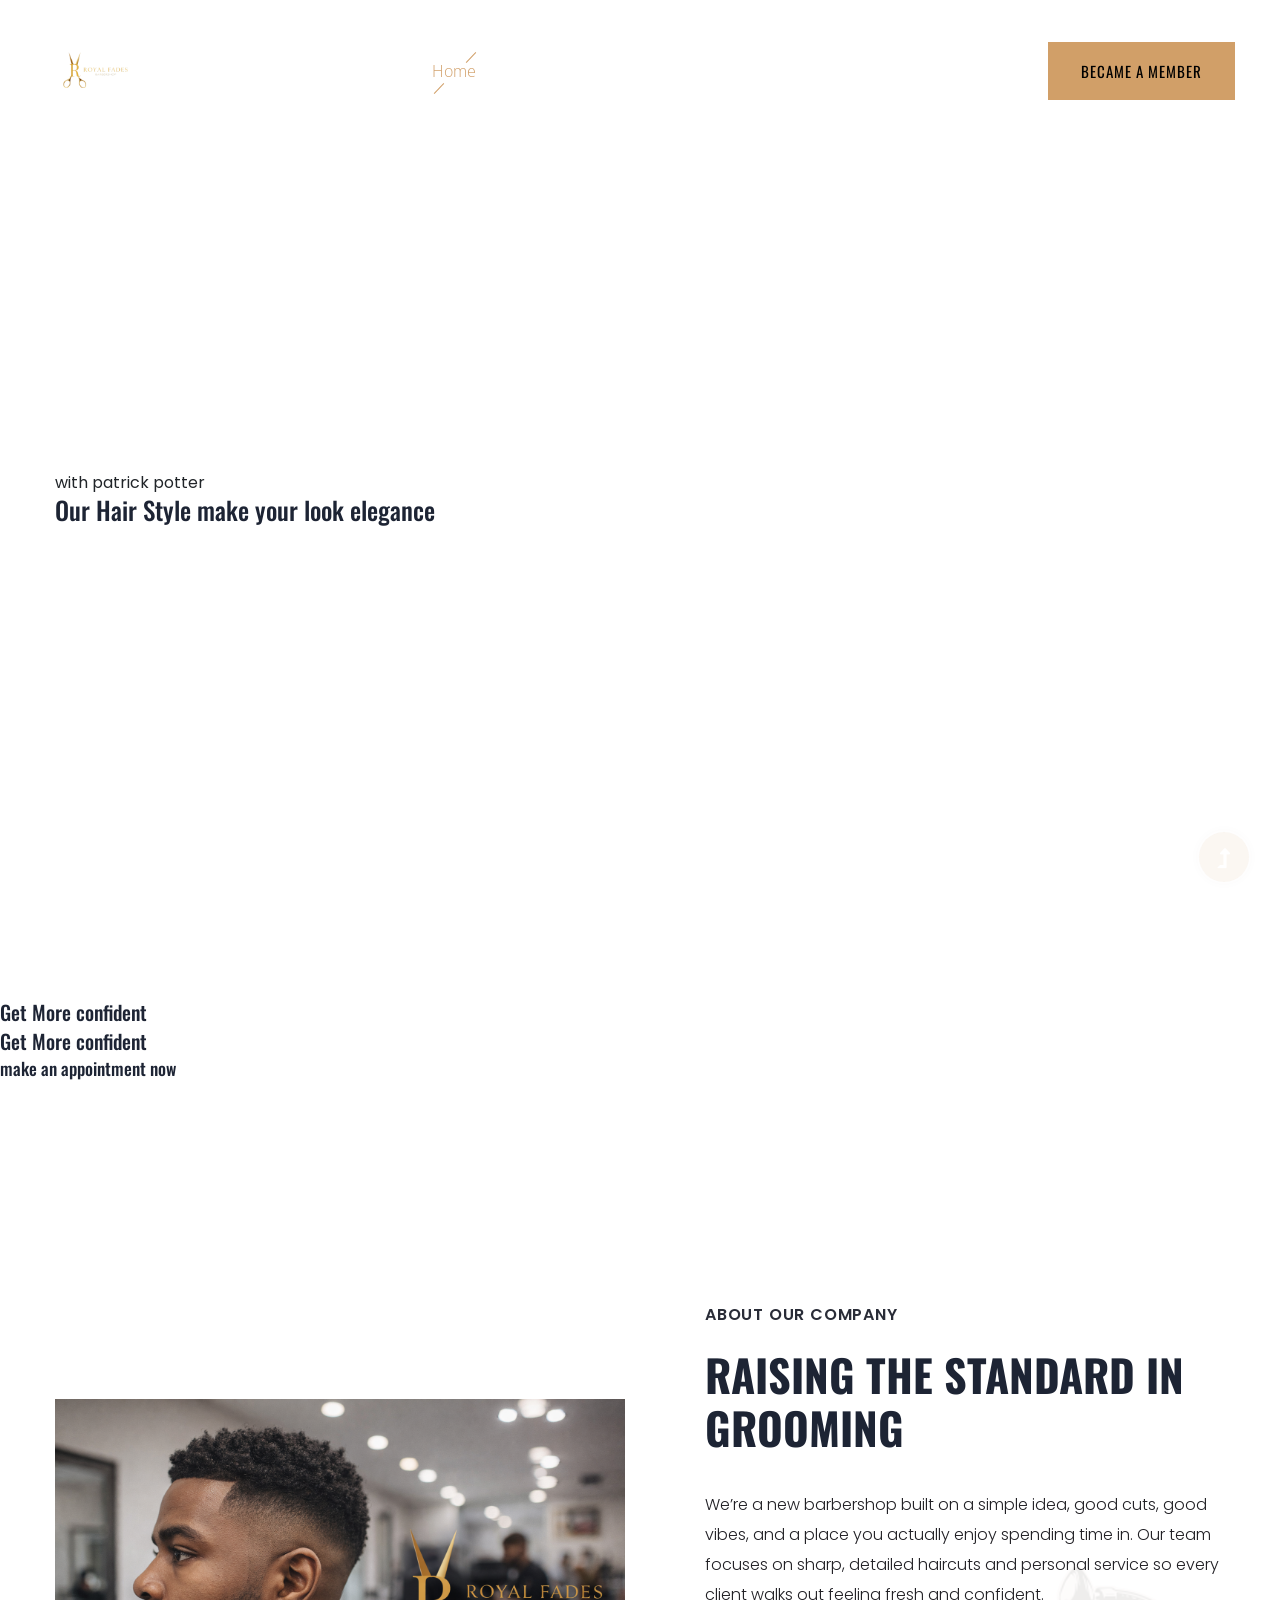
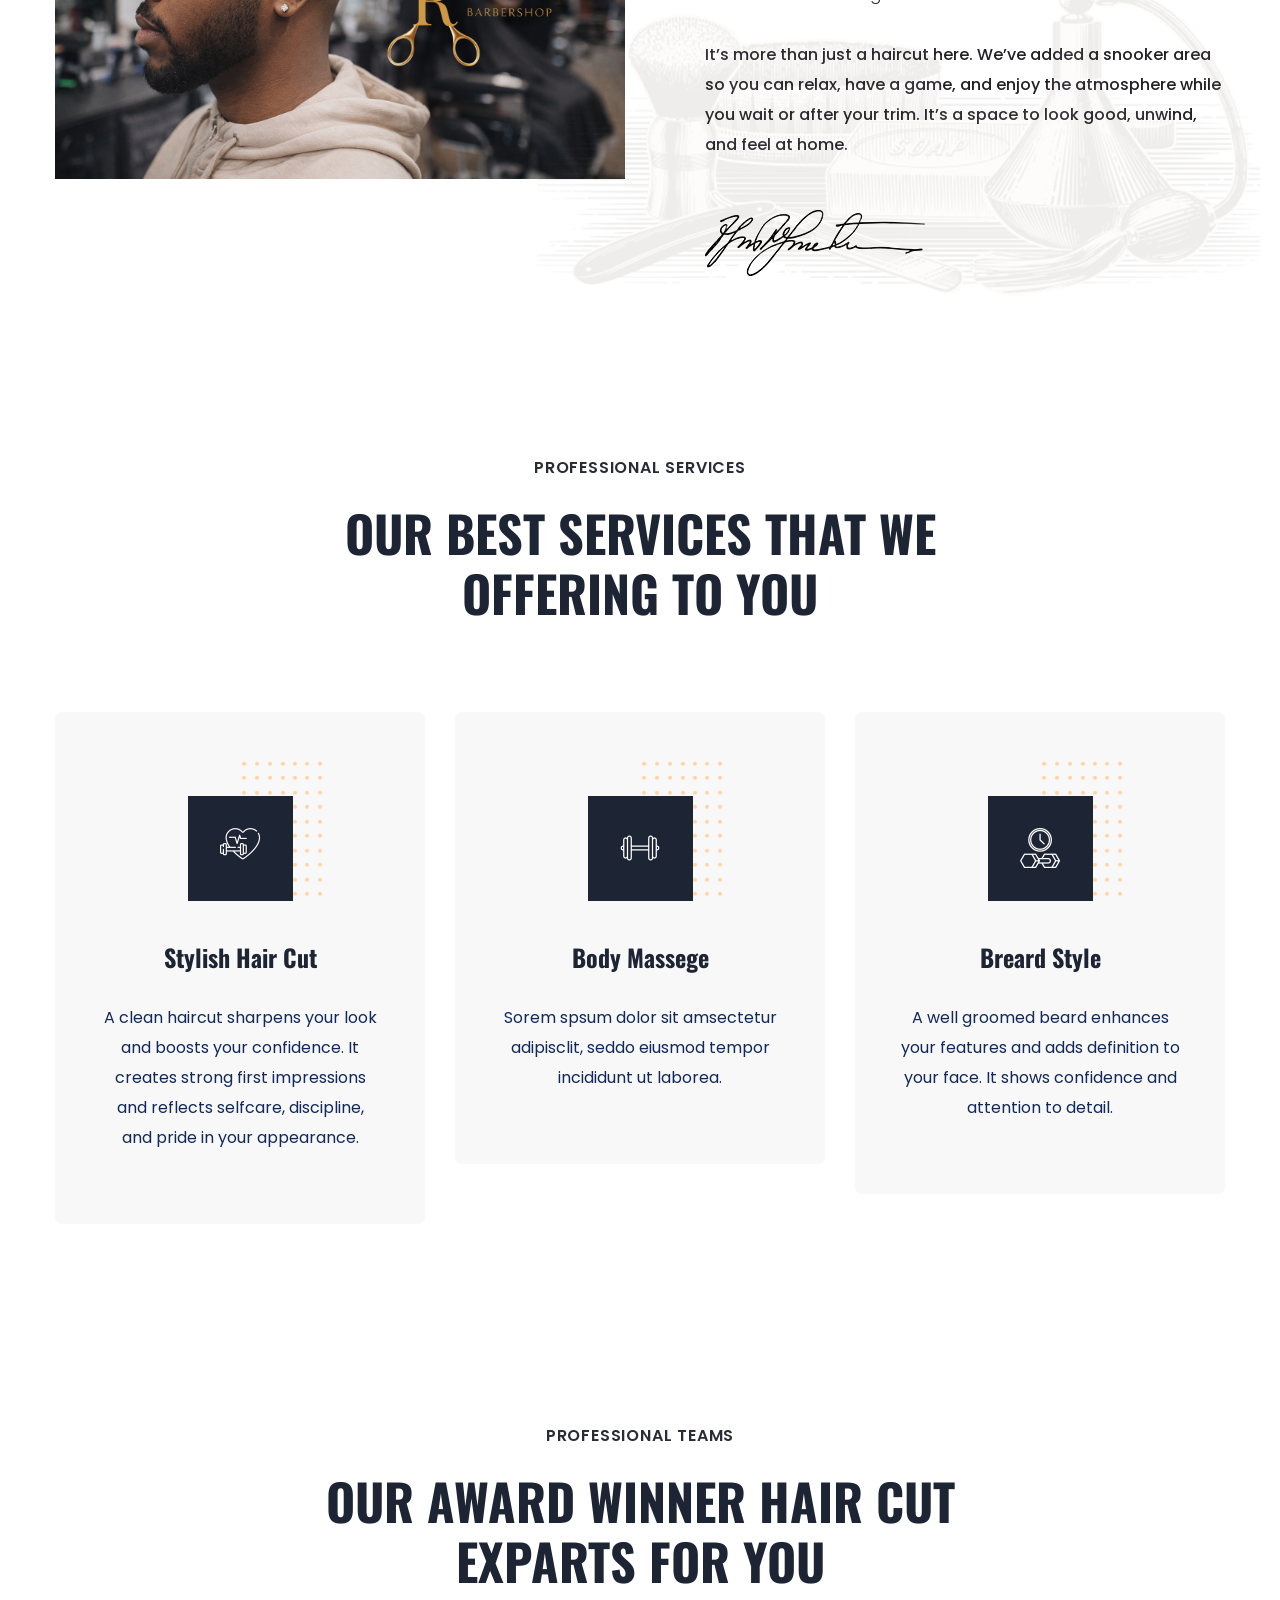
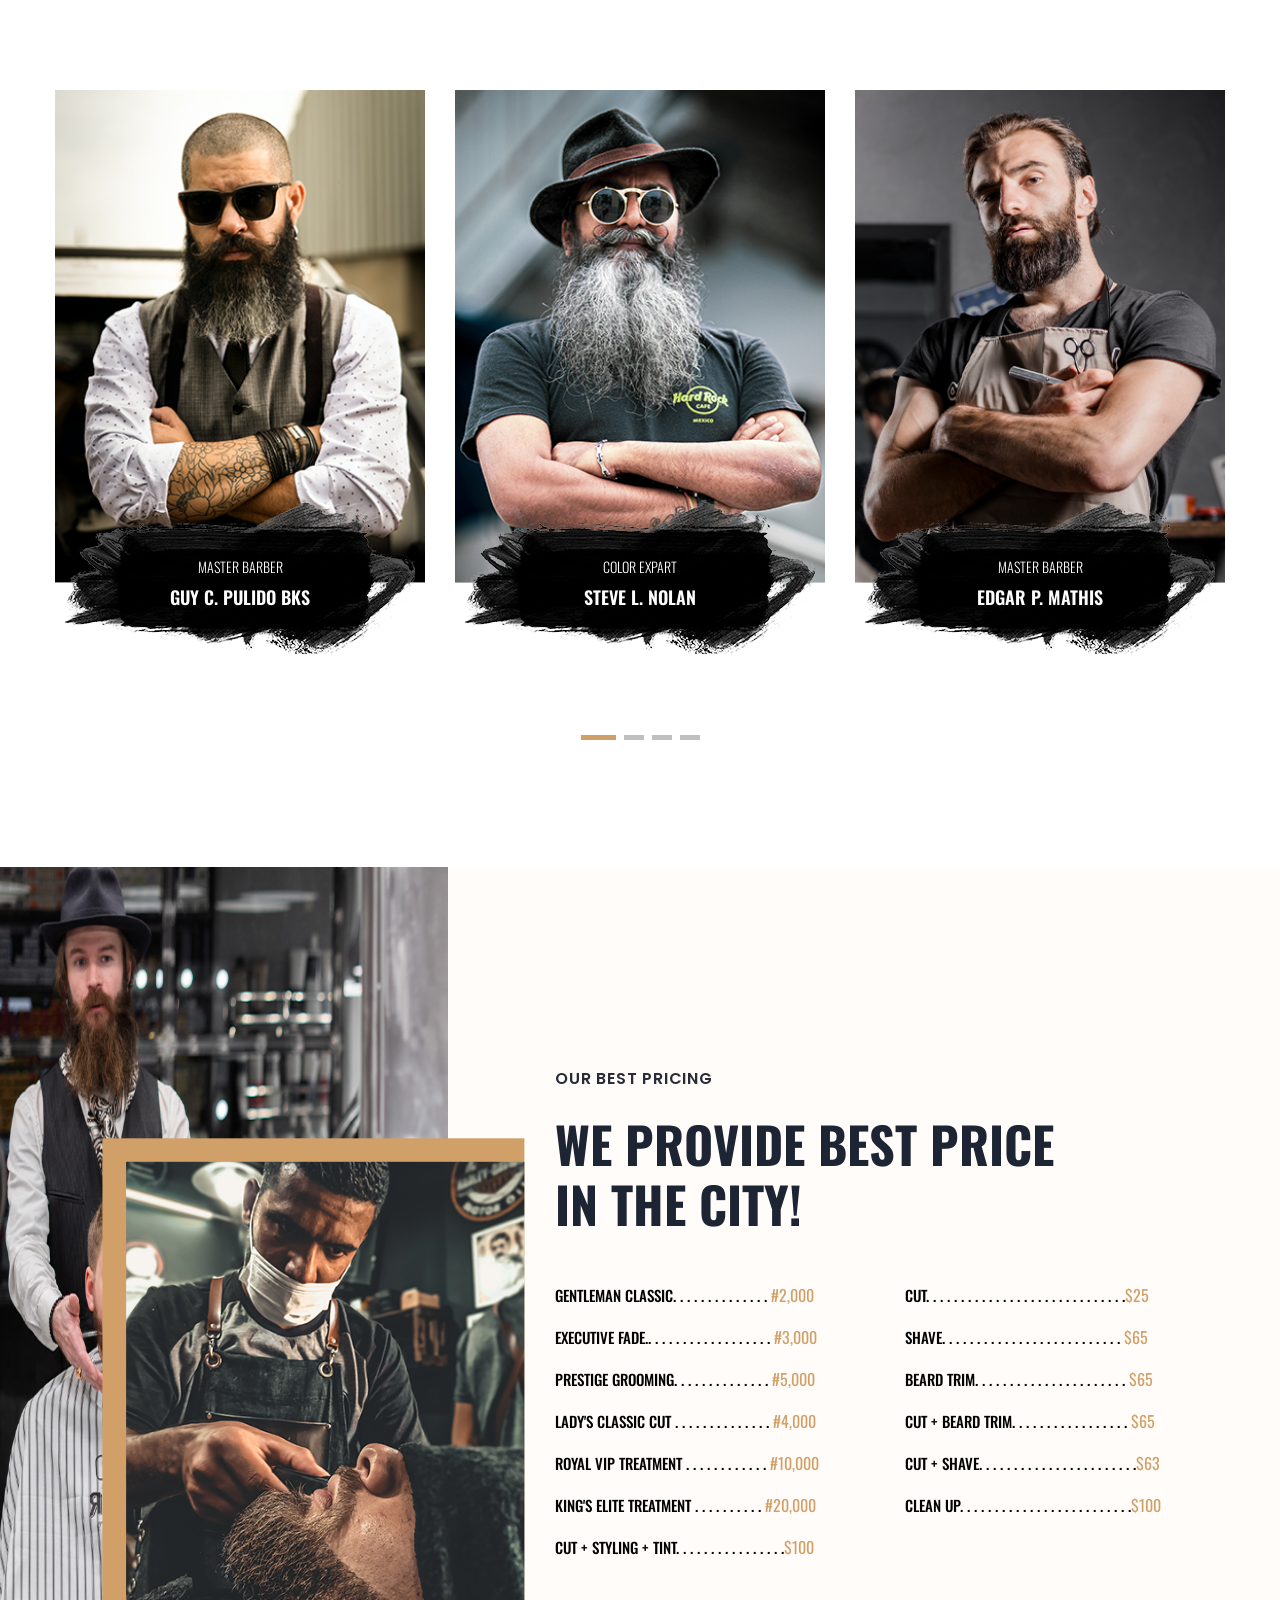
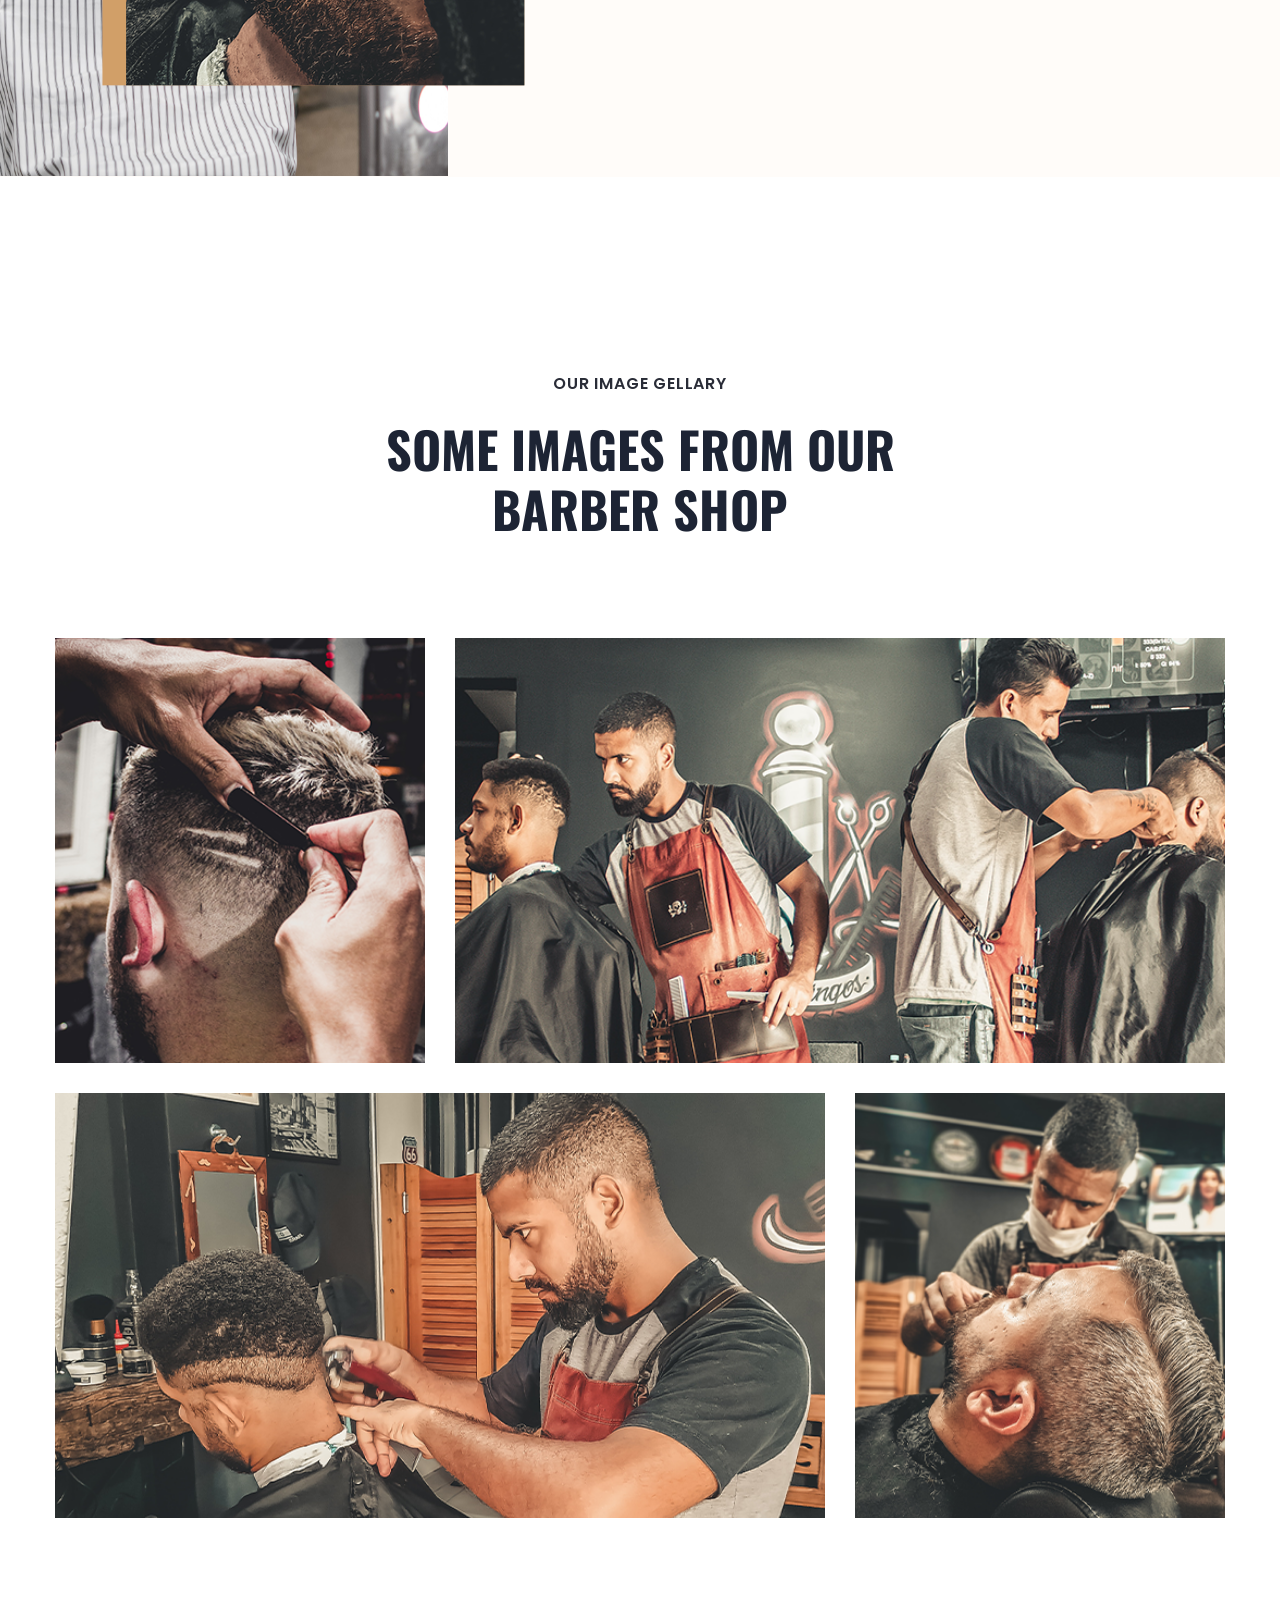
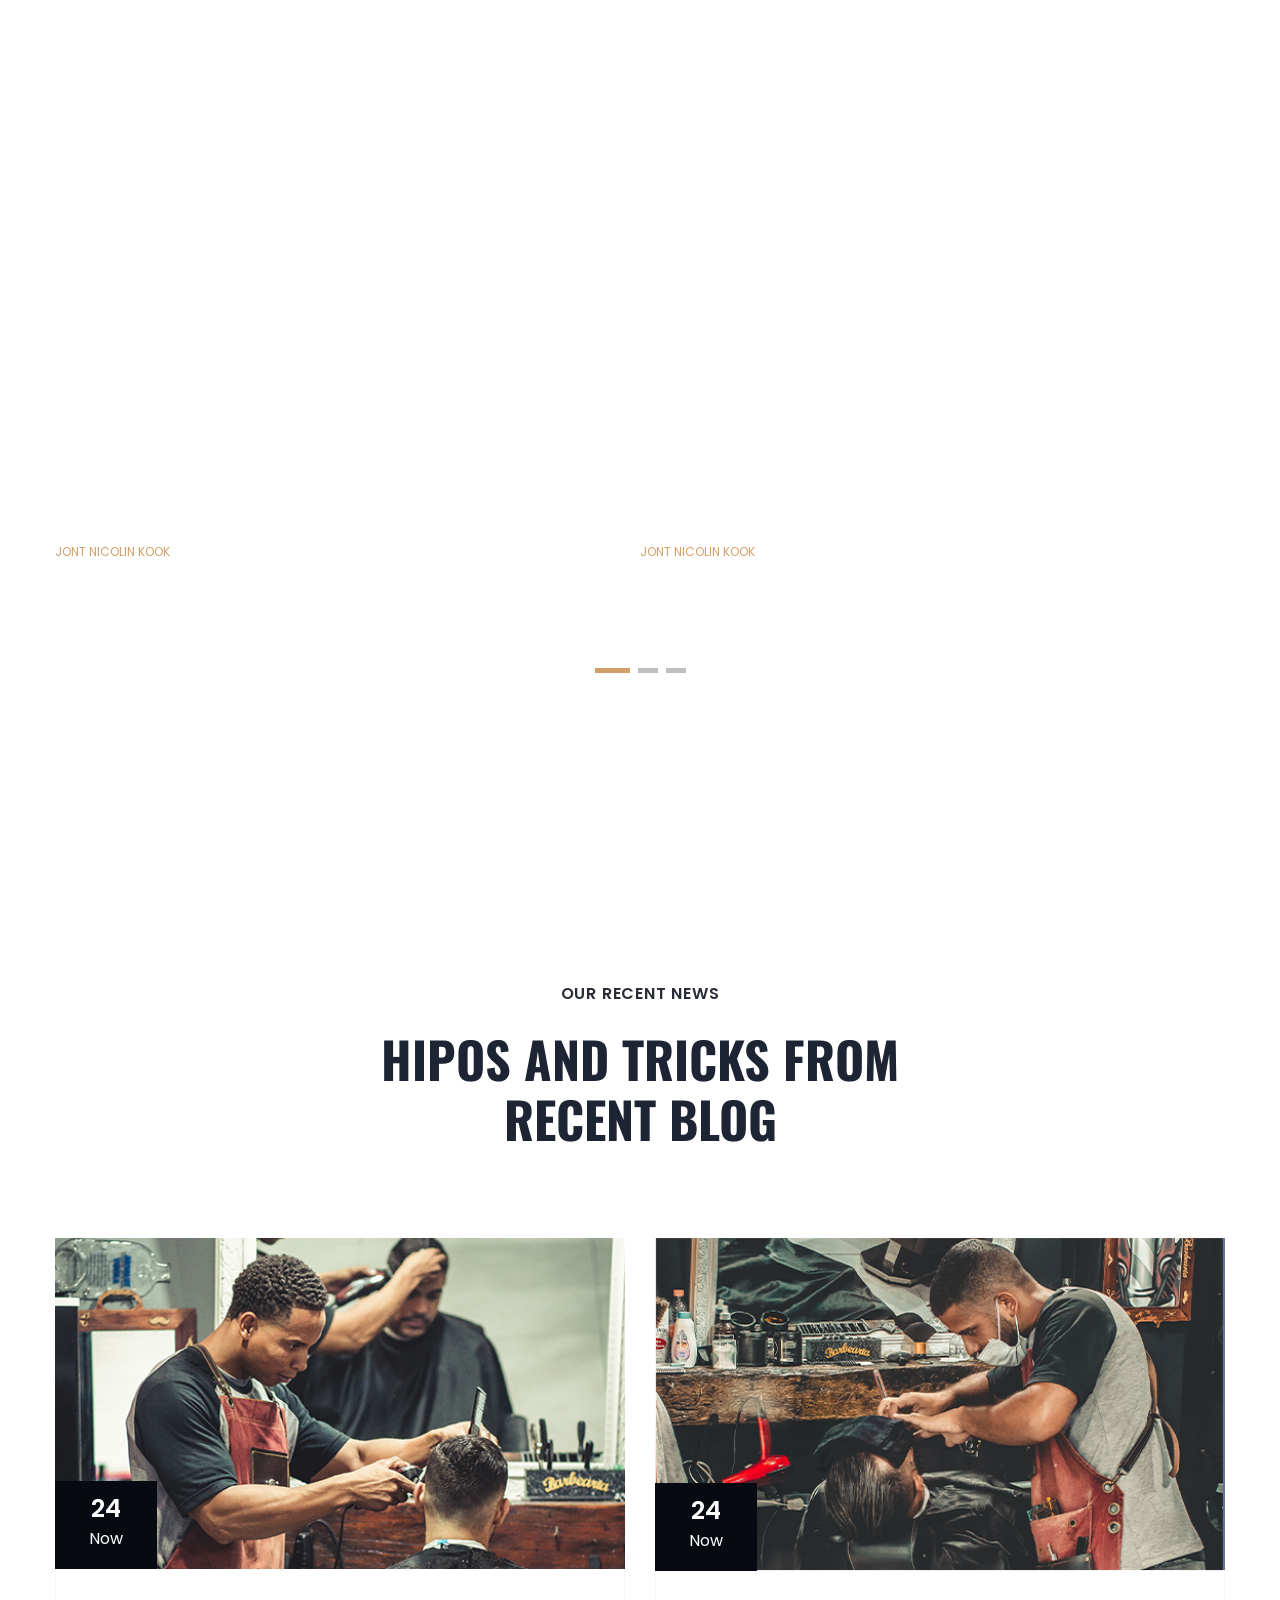
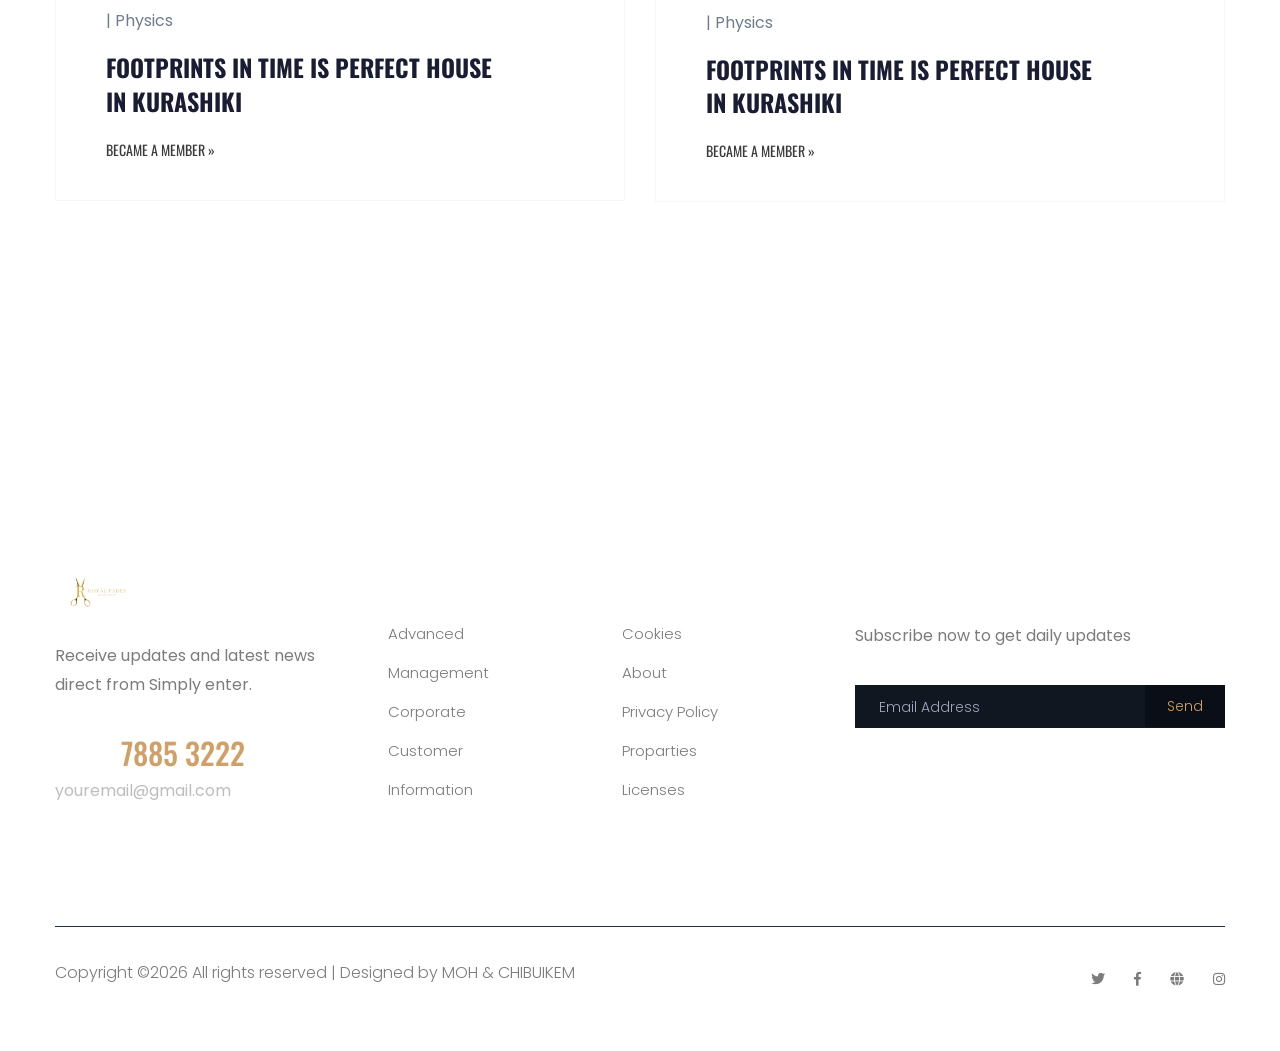
==== commit f1168e64: "trying out the img background" ====
--- a/index.html
+++ b/index.html
@@ -87,7 +87,7 @@
     </header>
     <main>
         <!--? slider Area Start-->
-        <div class="slider-area position-relative fix">
+        <div class="445 position-relative fix">
             <div class="slider-active">
                 <!-- Single Slider -->
                 <div class="single-slider slider-height d-flex align-items-center">
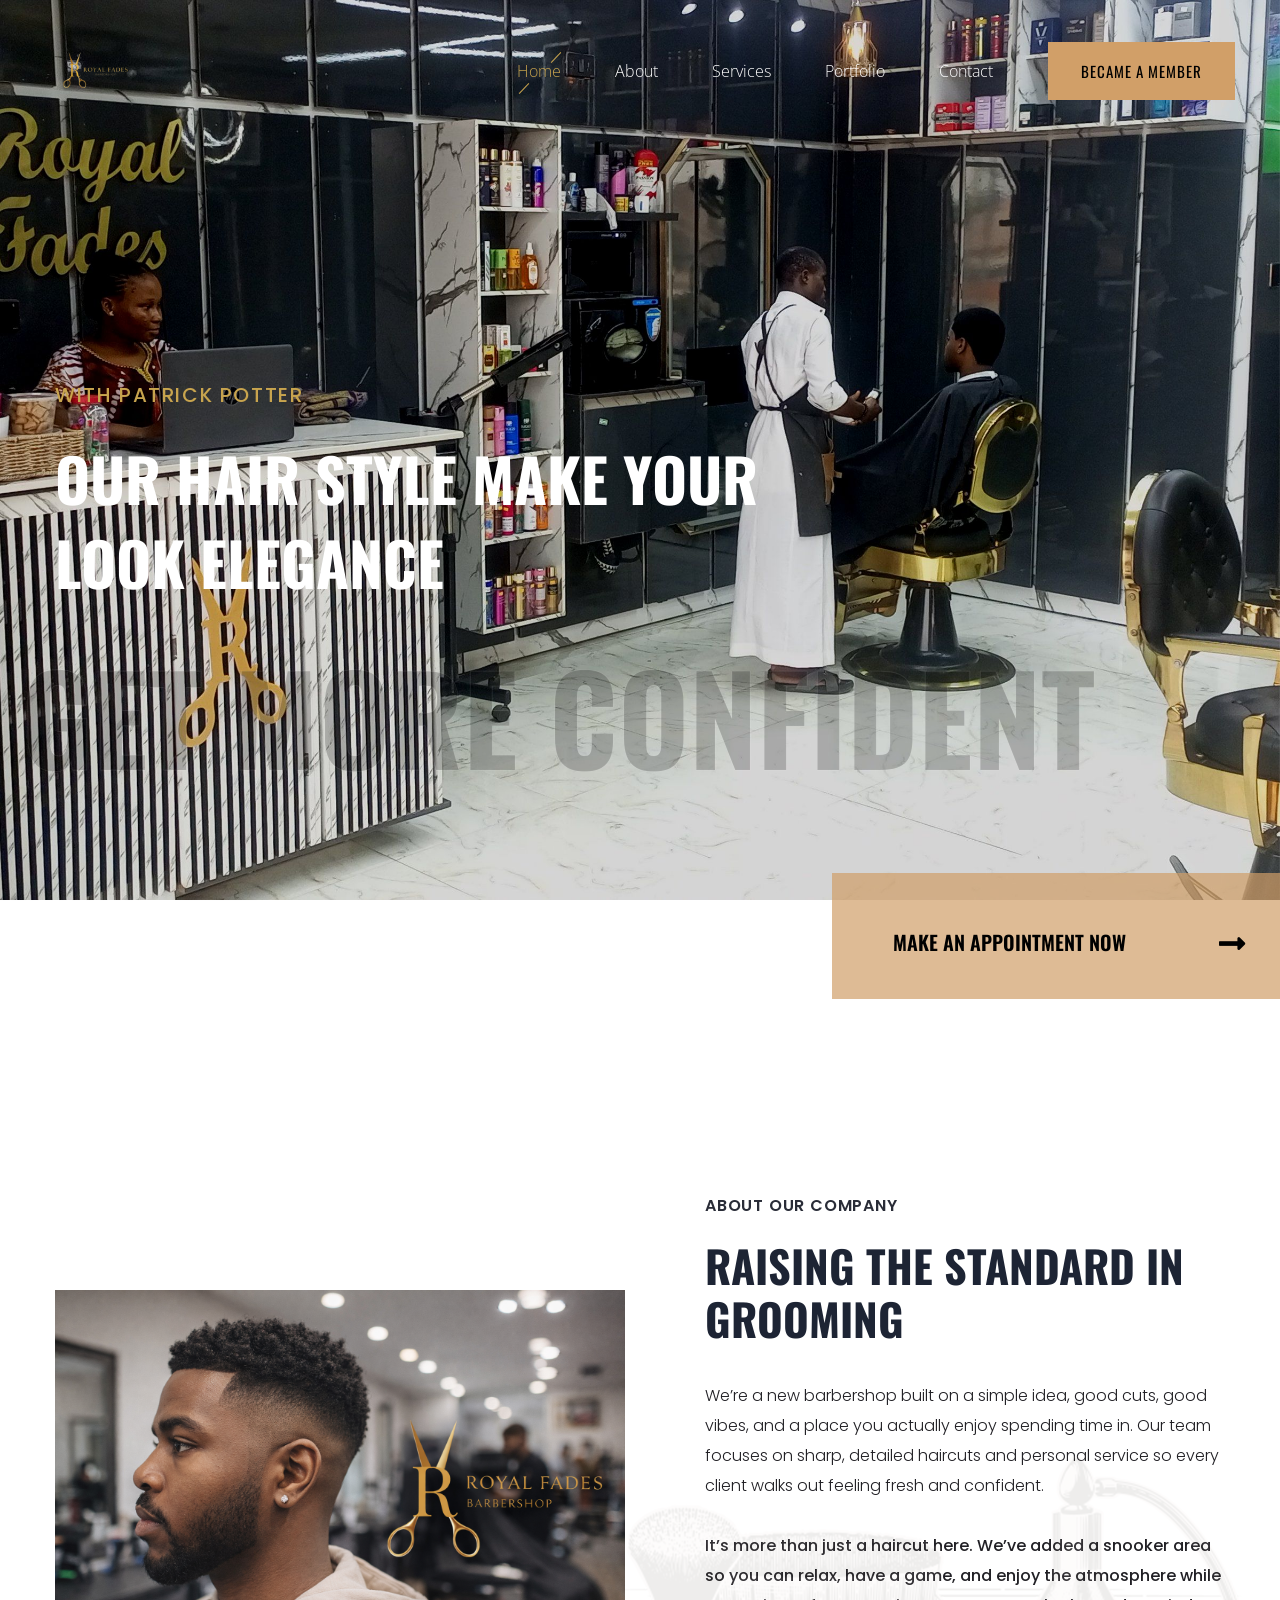
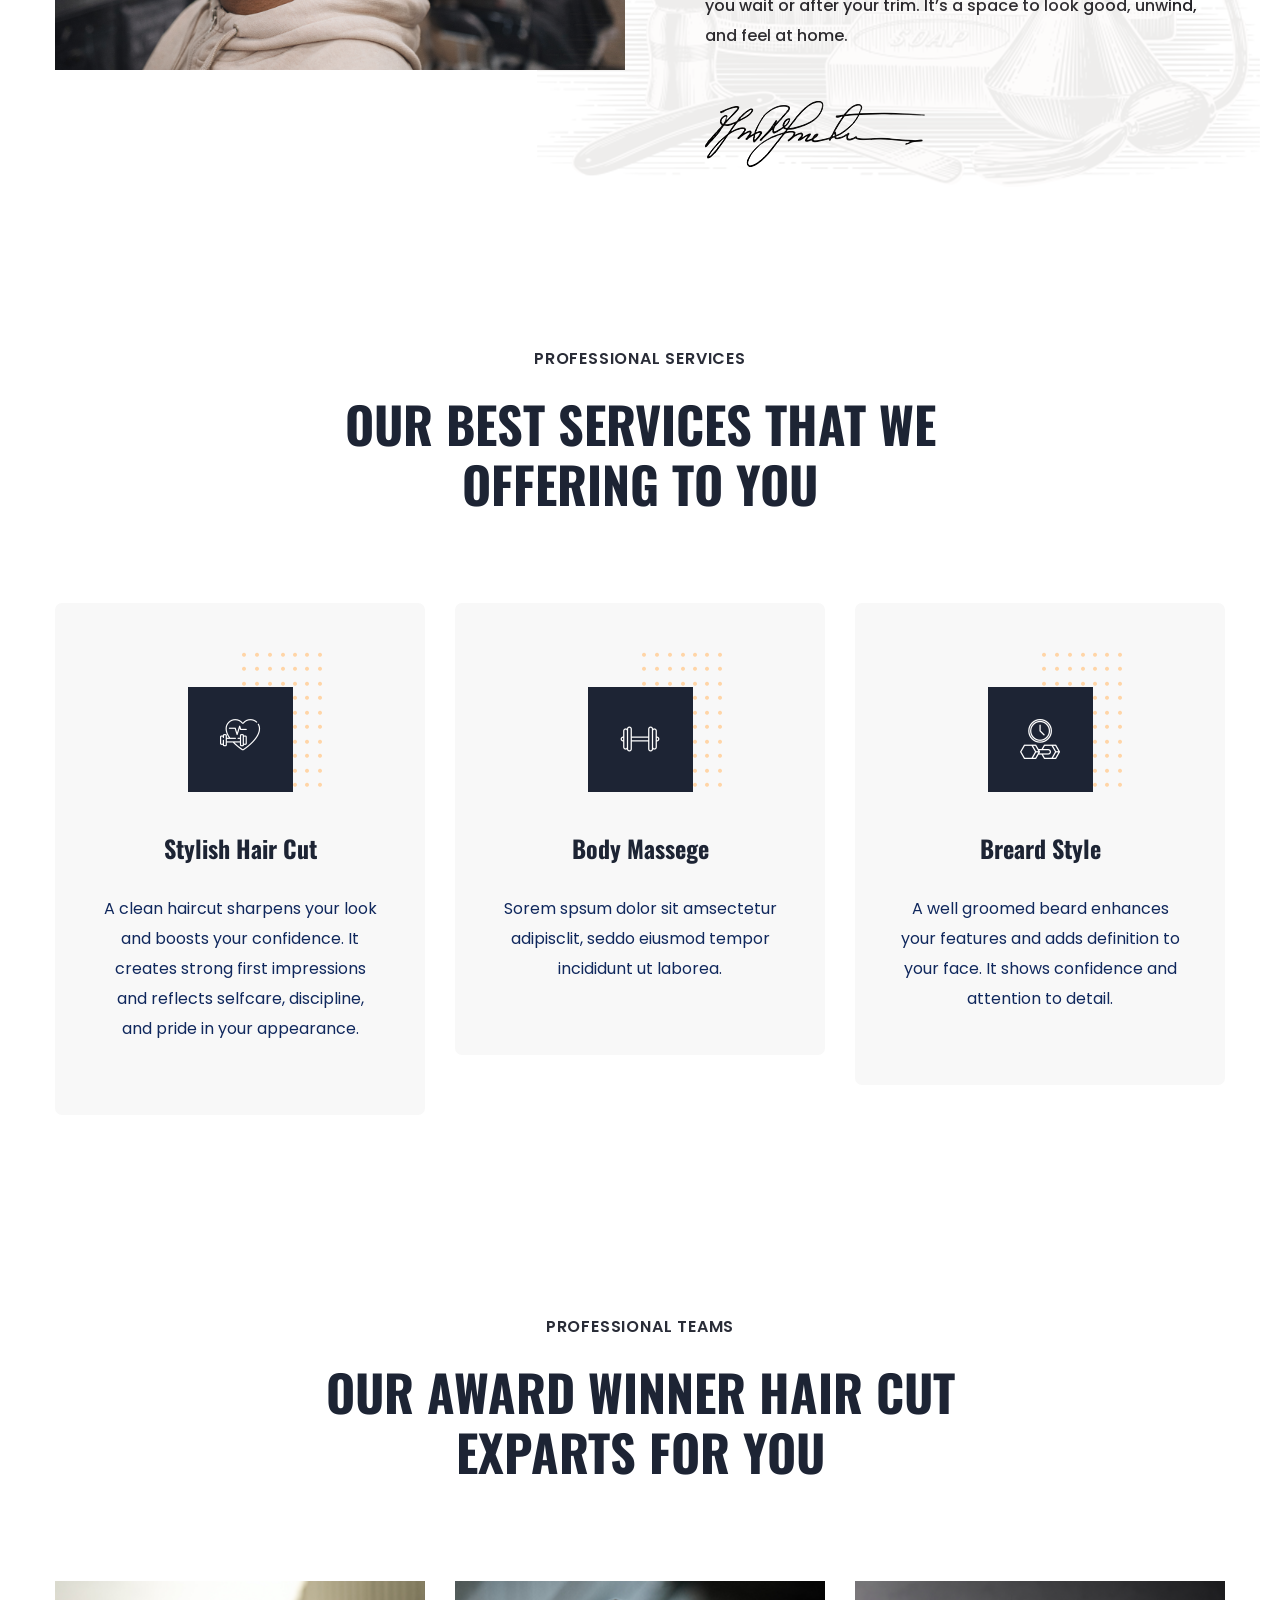
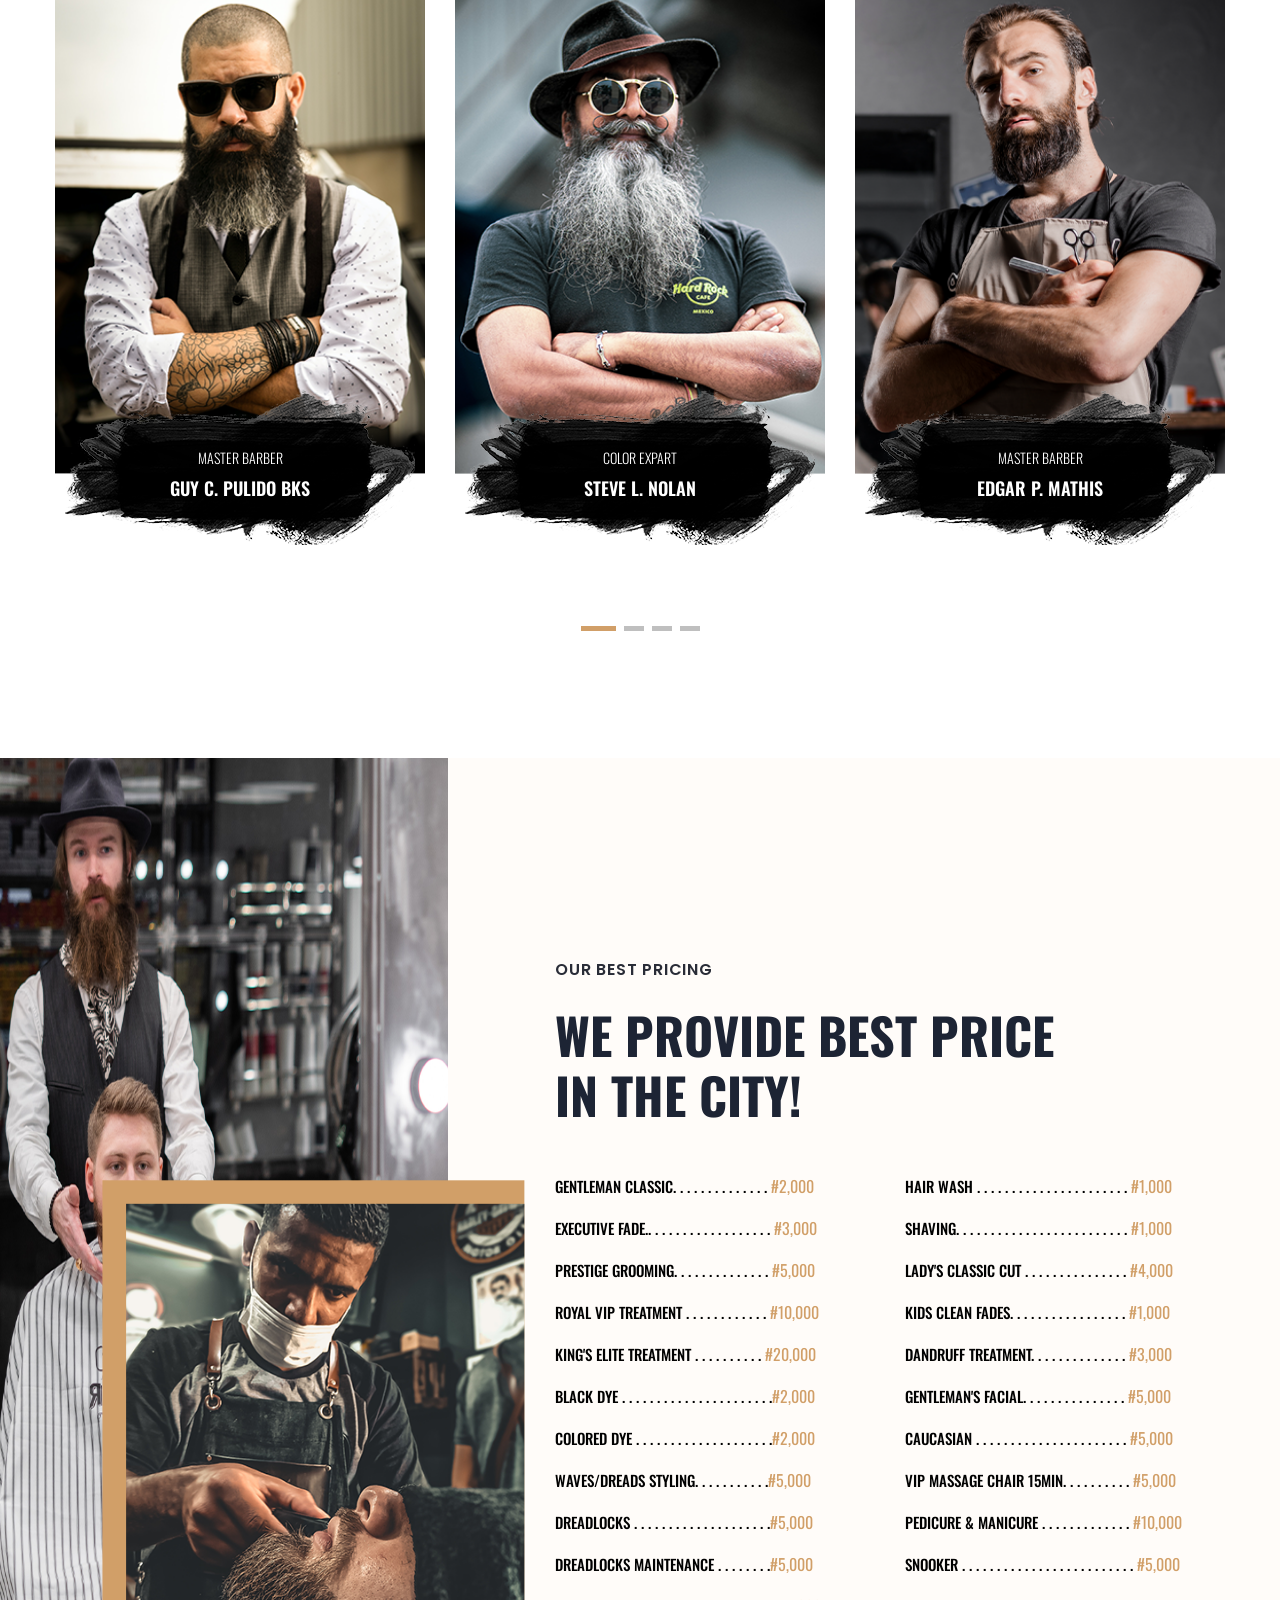
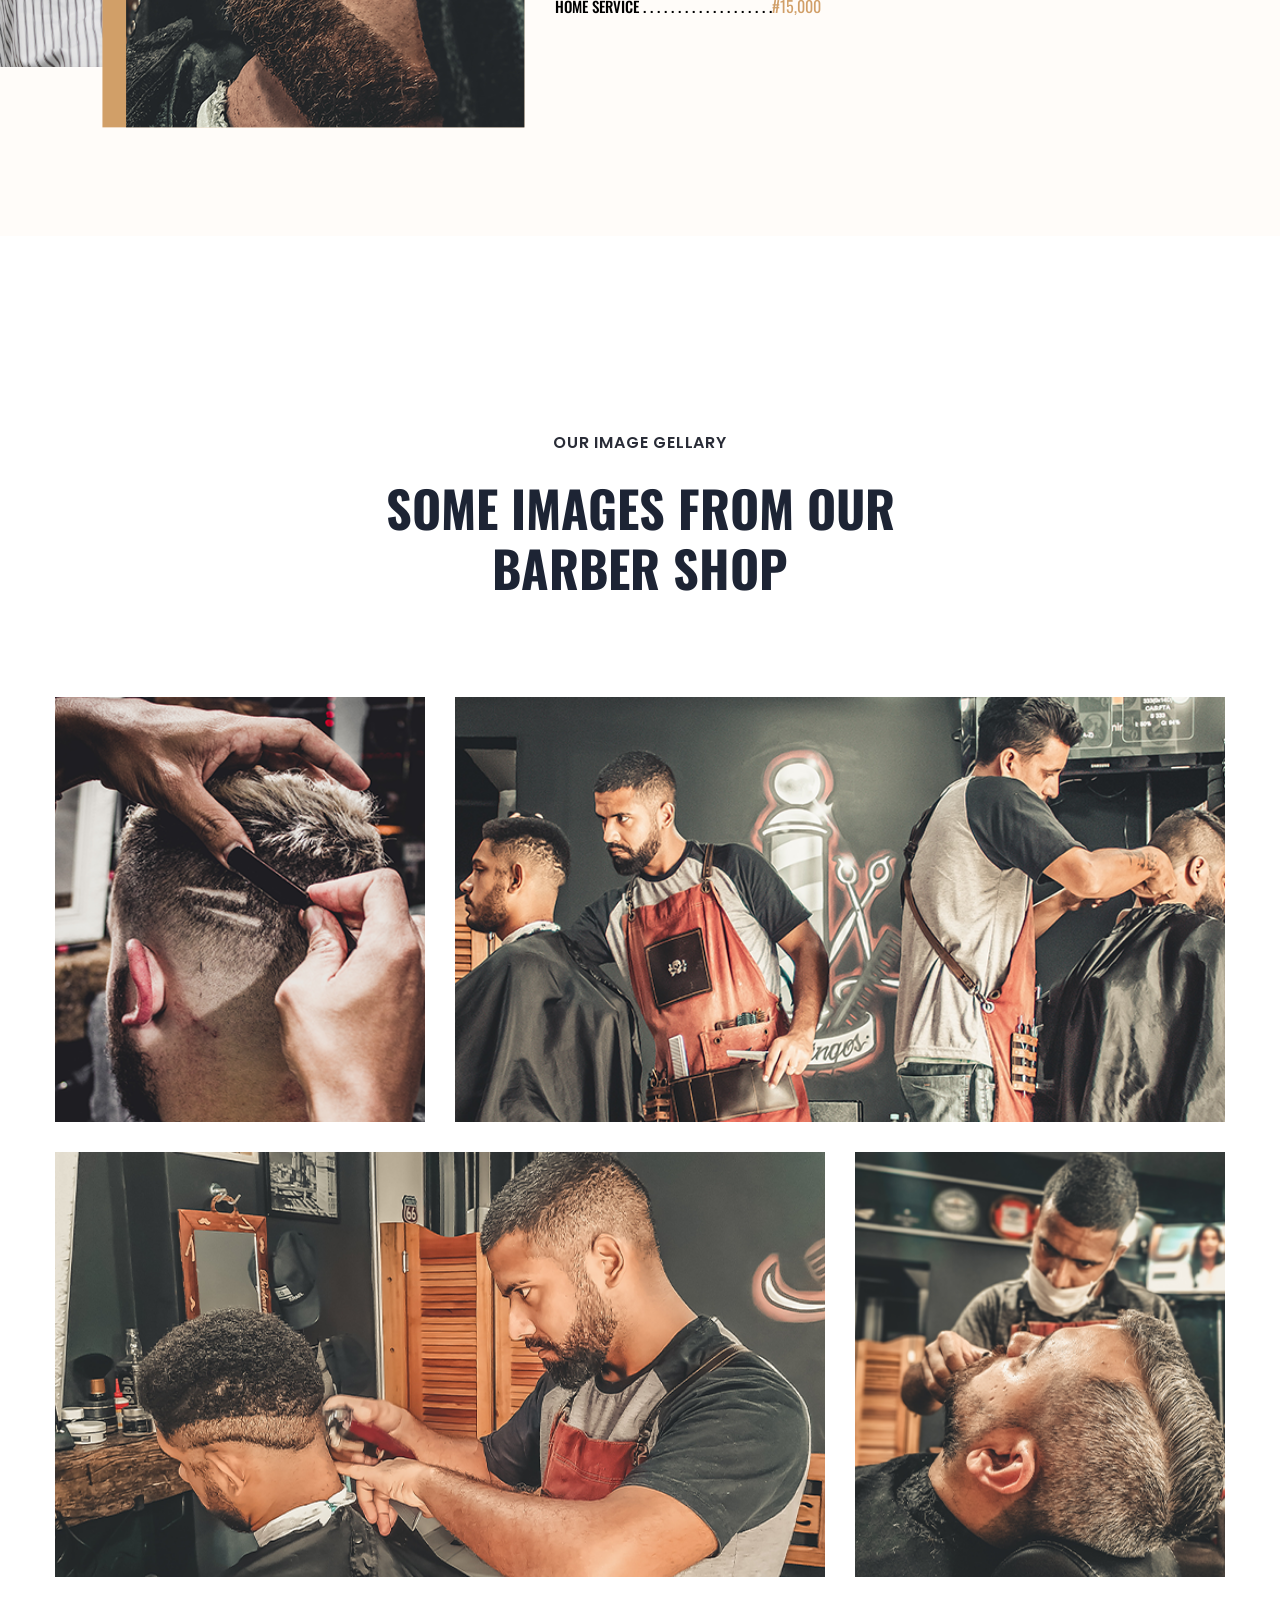
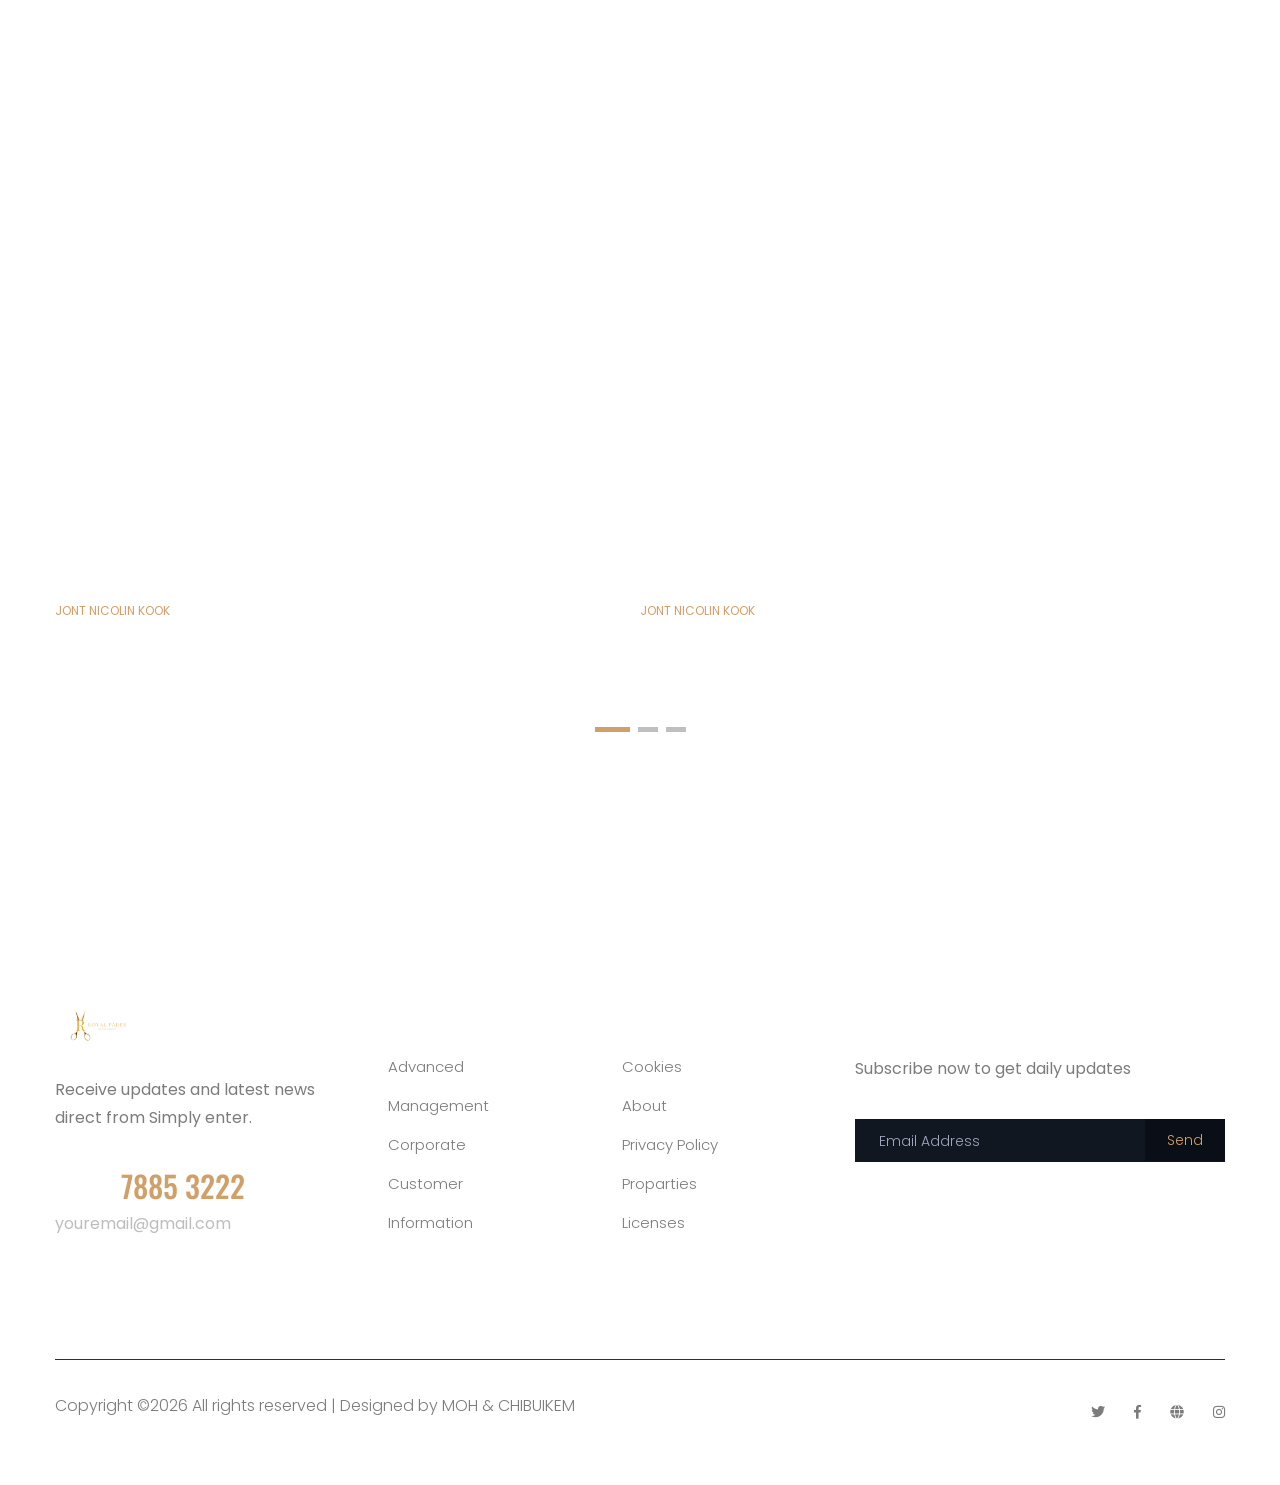
==== commit c559e99d: "finished list of services and removed the blog pages in all pages" ====
--- a/index.html
+++ b/index.html
@@ -59,7 +59,6 @@
                                             <li><a href="about.html">About</a></li>
                                             <li><a href="services.html">Services</a></li>
                                             <li><a href="portfolio.html">Portfolio</a></li>
-                                            <li><a href="blog.html">Blog</a>
                                                 <ul class="submenu">
                                                     <li><a href="blog.html">Blog</a></li>
                                                     <li><a href="blog_details.html">Blog Details</a></li>
@@ -71,7 +70,7 @@
                                     </nav>
                                 </div>
                                 <div class="header-right-btn f-right d-none d-lg-block ml-30">
-                                    <a href="#" class="btn header-btn">became a member</a>
+                                    <a href="from.html" class="btn header-btn">became a member</a>
                                 </div>
                             </div>
                         </div>   
@@ -87,7 +86,7 @@
     </header>
     <main>
         <!--? slider Area Start-->
-        <div class="445 position-relative fix">
+        <div class="slider-area position-relative fix">
             <div class="slider-active">
                 <!-- Single Slider -->
                 <div class="single-slider slider-height d-flex align-items-center">
@@ -116,6 +115,7 @@
                     </div>          
                 </div>
             </div>
+            
             <!-- stroke Text -->
             <div class="stock-text">
                 <h2>Get More confident</h2>
@@ -290,22 +290,30 @@
                                         <li>Gentleman Classic. . . . . . . . . . . . . .  <span>#2,000</span></li>
                                         <li>Executive Fade.. . . . . . . . . . . . . . . . .  . <span>#3,000</span></li>
                                         <li>Prestige Grooming. . . . . . . . . . . . . .  <span>#5,000</span></li>
-                                        <li> Lady's Classic Cut . . . . . . . . . . . . . . <span>#4,000</span></li>
                                         <li> Royal Vip Treatment . . . . . . . . . . . . <span>#10,000</span></li>
                                         <li> King'S Elite Treatment . . . . . . . . . .  <span>#20,000</span></li>
-                                        <li> Cut + Styling + Tint. . . . . . . . . . . . . . . .<span>$100</span></li>
+                                        <li> Black Dye . . . . . . . . . . . . . . . . .  . . . . .<span>#2,000</span></li>
+                                        <li> Colored Dye . . . . . . . . . . . . . . .  . . . . .<span>#2,000</span></li>
+                                        <li> Waves/Dreads Styling. . . . . . . . . . .<span>#5,000</span></li>
+                                        <li> DreadLocks . . . . . . . . . . . . . . . . . . . .<span>#5,000</span></li>
+                                        <li> DreadLocks Maintenance . . . . . . . .<span>#5,000</span></li>
+                                        <li> Home Service . . . . . . . . . . . . . . . . . . .<span>#15,000</span></li>
                                     </ul>
                                 </div>
                             </div>
                             <div class="col-lg-6 col-md-6 col-sm-6">
                                 <div class="pricing-list">
                                     <ul>
-                                        <li>Cut. . . . . . . . . . . . . . . . . . . . . . . . . . . . .<span>$25</span></li>
-                                        <li>Shave. . . . . . . . . . . . . . . . . . . . . . . . . . <span>$65</span></li>
-                                        <li>Beard trim. . . . . . . . . . . . . . . . . . . . . .  <span>$65</span></li>
-                                        <li>Cut + beard trim. . . . . . . . . . . . . . . . .  <span>$65</span></li>
-                                        <li>Cut + shave. . . . . . . . . . . . . . . . . . . . . . .<span>$63</span></li>
-                                        <li>Clean up. . . . . . . . . . . . . . . . . . . . . . . . .<span>$100</span></li>
+                                        <li> Hair Wash . . . . . . . . . . . . . . . . . . . . . . <span>#1,000</span></li>
+                                        <li> Shaving. . . . . . . . . . . . . . . . . . . . . . . . . <span>#1,000</span></li>
+                                        <li> Lady's Classic Cut . . . . . . . . . . . . . . . <span>#4,000</span></li>
+                                        <li> Kids Clean Fades. . . . . . . . . . . . . . . . .  <span>#1,000</span></li>
+                                        <li> Dandruff Treatment. . . . . . . . . . . . . . <span>#3,000</span></li>
+                                        <li> Gentleman's Facial. . . . . . . . . . . . . . . <span>#5,000</span></li>
+                                        <li> Caucasian . . . . . . . . . . . . . . . . . . . . . . <span>#5,000</span></li>
+                                        <li> Vip Massage Chair 15Min. . . . . . . . . . <span>#5,000</span></li>
+                                        <li> Pedicure & Manicure . . . . . . . . . . . . . <span>#10,000</span></li>
+                                        <li> Snooker . . . . . . . . . . . . . . . . . . . . . . . . . <span>#5,000</span></li>
                                     </ul>
                                 </div>
                             </div>
@@ -402,61 +410,6 @@
            </div>
         </div>
         <!-- Cut Details End -->
-        <!--? Blog Area Start -->
-        <section class="home-blog-area section-padding30">
-            <div class="container">
-                <!-- Section Tittle -->
-                <div class="row justify-content-center">
-                    <div class="col-xl-6 col-lg-7 col-md-10 col-sm-10">
-                        <div class="section-tittle text-center mb-90">
-                            <span>our recent news</span>
-                            <h2>Hipos and tricks from recent blog</h2>
-                        </div>
-                    </div>
-                </div>
-                <div class="row">
-                    <div class="col-xl-6 col-lg-6 col-md-6">
-                        <div class="home-blog-single mb-30">
-                            <div class="blog-img-cap">
-                                <div class="blog-img">
-                                    <img src="assets/img/gallery/home-blog1.png" alt="">
-                                    <!-- Blog date -->
-                                    <div class="blog-date text-center">
-                                        <span>24</span>
-                                        <p>Now</p>
-                                    </div>
-                                </div>
-                                <div class="blog-cap">
-                                    <p>|   Physics</p>
-                                    <h3><a href="blog_details.html">Footprints in Time is perfect House in Kurashiki</a></h3>
-                                    <a href="blog_details.html" class="more-btn">became a member »</a>
-                                </div>
-                            </div>
-                        </div>
-                    </div>
-                    <div class="col-xl-6 col-lg-6 col-md-6">
-                        <div class="home-blog-single mb-30">
-                            <div class="blog-img-cap">
-                                <div class="blog-img">
-                                    <img src="assets/img/gallery/home-blog2.png" alt="">
-                                    <!-- Blog date -->
-                                    <div class="blog-date text-center">
-                                        <span>24</span>
-                                        <p>Now</p>
-                                    </div>
-                                </div>
-                                <div class="blog-cap">
-                                    <p>|   Physics</p>
-                                    <h3><a href="blog_details.html">Footprints in Time is perfect House in Kurashiki</a></h3>
-                                    <a href="blog_details.html" class="more-btn">became a member »</a>
-                                </div>
-                            </div>
-                        </div>
-                    </div>
-                </div>
-            </div>
-        </section>
-        <!-- Blog Area End -->
     </main>
     <footer>
         <!--? Footer Start-->
--- a/assets/css/style.css
+++ b/assets/css/style.css
@@ -1,32 +1,155 @@
-@import url("https://fonts.googleapis.com/css2?family=Open+Sans:wght@400;600;700&family=Oswald:wght@300;400;500;600;700&family=Poppins:wght@300;400;500;600&display=swap");
+@import url("https://fonts.googleapis.com/css2?family=Open+Sans:wght@400;600;700&family=Oswald:wght@300;400;500;600;700&family=Poppins:wght@300;400;500;600&display=swap");.white-bg{background:#ffffff}.gray-bg{background:#f5f5f5}.gray-bg{background:#f7f7fd}.white-bg{background:#fff}.black-bg{background:#16161a}.theme-bg{background:#d19f68}.brand-bg{background:#f1f4fa}.testimonial-bg{background:#f9fafc}.white-color{color:#fff}.black-color{color:#16161a}.theme-color{color:#d19f68}.boxed-btn{background:#fff;color:#d19f68 !important;display:inline-block;padding:18px 44px;font-family:"Oswald",sans-serif;font-size:14px;font-weight:400;border:0;border:1px solid #d19f68;letter-spacing:3px;text-align:center;color:#d19f68;text-transform:uppercase;cursor:pointer}.boxed-btn:hover{background:#d19f68;color:#fff !important;border:1px solid #d19f68}.boxed-btn:focus{outline:none}.boxed-btn.large-width{width:220px}[data-overlay]{position:relative;background-size:cover;background-repeat:no-repeat;background-position:center center}[data-overlay]::before{position:absolute;left:0;top:0;right:0;bottom:0;content:""}[data-opacity="1"]::before{opacity:0.1}[data-opacity="2"]::before{opacity:0.2}[data-opacity="3"]::before{opacity:0.3}[data-opacity="4"]::before{opacity:0.4}[data-opacity="5"]::before{opacity:0.5}[data-opacity="6"]::before{opacity:0.6}[data-opacity="7"]::before{opacity:0.7}[data-opacity="8"]::before{opacity:0.8}[data-opacity="9"]::before{opacity:0.9}body{font-family:"Poppins",sans-serif;font-weight:normal;font-style:normal;font-size:16px}
+h1,h2,h3,h4,h5,h6{font-family:"Oswald",sans-serif;color:#1d2434;margin-top:0px;font-style:normal;font-weight:500;text-transform:normal}p{font-family:"Poppins",sans-serif;color:#10285d;font-size:16px;line-height:30px;margin-bottom:15px;font-weight:normal}.bg-img-1{background-image:url(../img/slider/slider-img-1.jpg)}.bg-img-2{background-image:url(../img/background-img/bg-img-2.jpg)}.cta-bg-1{background-image:url(../img/background-img/bg-img-3.jpg)}.img{max-width:100%;-webkit-transition:.3s;-moz-transition:.3s;-o-transition:.3s;transition:.3s}.f-left{float:left}.f-right{float:right}.fix{overflow:hidden}.clear{clear:both}a,.button{-webkit-transition:.3s;-moz-transition:.3s;-o-transition:.3s;transition:.3s}a:focus,.button:focus{text-decoration:none;outline:none}a{color:#635c5c}a:hover{color:#fff}a:focus,a:hover,.portfolio-cat a:hover,.footer -menu li a:hover{text-decoration:none}a,button{color:#fff;outline:medium none}button:focus,input:focus,input:focus,textarea,textarea:focus{outline:0}.uppercase{text-transform:uppercase}input:focus::-moz-placeholder{opacity:0;-webkit-transition:.4s;-o-transition:.4s;transition:.4s}.capitalize{text-transform:capitalize}
+h1 a,h2 a,h3 a,h4 a,h5 a,h6 a{color:inherit}ul{margin:0px;padding:0px}li{list-style:none}hr{border-bottom:1px solid #eceff8;border-top:0 none;margin:30px 0;padding:0}.theme-overlay{position:relative}.theme-overlay::before{background:#1696e7 none repeat scroll 0 0;content:"";height:100%;left:0;opacity:0.6;position:absolute;top:0;width:100%}.overlay2{position:relative;z-index:0}.overlay2::before{position:absolute;content:"";top:0;left:0;width:100%;height:100%;z-index:-1}.overlay2{position:relative;z-index:0}.overlay2::before{position:absolute;content:"";background-color:#2E2200;top:0;left:0;width:100%;height:100%;z-index:-1;opacity:0.5}.section-padding{padding-top:120px;padding-bottom:120px}.separator{border-top:1px solid #f2f2f2}.mb-90{margin-bottom:90px}@media (max-width: 767px){.mb-90{margin-bottom:30px}}@media (min-width: 768px) and (max-width: 991px){.mb-90{margin-bottom:45px}}.owl-carousel .owl-nav div{background:rgba(255,255,255,0.8) none repeat scroll 0 0;height:40px;left:20px;line-height:40px;font-size:22px;color:#646464;opacity:1;visibility:visible;position:absolute;text-align:center;top:50%;transform:translateY(-50%);transition:all 0.3s ease 0s;width:40px}.owl-carousel .owl-nav div.owl-next{left:auto;right:-30px}.owl-carousel .owl-nav div.owl-next i{position:relative;right:0;top:1px}.owl-carousel .owl-nav div.owl-prev i{position:relative;right:1px;top:0px}.owl-carousel:hover .owl-nav div{opacity:1;visibility:visible}.owl-carousel:hover .owl-nav div:hover{color:#fff;background:#ff3500}.btn{background:#d19f68;font-family:"Oswald",sans-serif;text-transform:uppercase;padding:27px 44px;color:#000000;cursor:pointer;display:inline-block;font-size:15px;font-weight:400;border-radius:0px;line-height:1;-moz-user-select:none;letter-spacing:1px;line-height:0;margin-bottom:0;margin:10px;cursor:pointer;transition:color 0.4s linear;position:relative;z-index:1;border:0;overflow:hidden;margin:0}.btn::before{content:"";position:absolute;left:0;top:0;width:101%;height:101%;background:#af804d;z-index:1;border-radius:5px;transition:transform 0.5s;transition-timing-function:ease;transform-origin:0 0;transition-timing-function:cubic-bezier(0.5, 1.6, 0.4, 0.7);transform:scaleX(0);border-radius:0px}.btn:hover::before{transform:scaleX(1);color:#fff !important;z-index:-1}.btn:hover{background-position:right}.btn.focus,.btn:focus{outline:0;box-shadow:none}.about-btn{padding:19px 97px 19px 20px}.header-btn{padding:29px 33px}.hero-btn{padding:32px 41px}.white-btn{padding:30px 39px;background:#fff;color:#331391 !important}.black-btn{padding:14px 35px;background:#000}.black-btn::before{background:#331391}.submit-btn2{background:#ec5b53;width:100%;height:60px;padding:10px 20px;border:0;color:#fff;text-transform:capitalize;cursor:pointer;font-size:16px;border-radius:0px}.white-btn{background:#fff;color:#000}.white-btn::before{background:#000;color:#fff}.border-btn{border:1px solid #ff5600;color:#464d65;background:none;border-radius:5px;text-transform:capitalize;padding:19px 47px;-moz-user-select:none;cursor:pointer;display:inline-block;font-size:14px;font-weight:500;letter-spacing:1px;margin-bottom:0;position:relative;transition:color 0.4s linear;position:relative;overflow:hidden;margin:0}@media (max-width: 575px){.border-btn{display:none}}.border-btn::before{border:1px solid transparent;content:"";position:absolute;left:0;top:0;width:101%;height:101%;background:#d19f68;z-index:-1;transition:transform 0.5s;transition-timing-function:ease;transform-origin:0 0;transition-timing-function:cubic-bezier(0.5, 1.6, 0.4, 0.7);transform:scaleY(0);border-radius:0}.border-btn:hover::before{transform:scaleY(1);border:1px solid transparent}.breadcrumb>.active{color:#888}#scrollUp,#back-top{background:#d19f68;height:50px;width:50px;right:31px;bottom:18px;position:fixed;color:#fff;font-size:20px;text-align:center;border-radius:50%;line-height:48px;border:2px solid transparent;box-shadow:0 0 10px 3px rgba(108,98,98,0.2)}@media (max-width: 575px){#scrollUp,#back-top{right:16px}}#scrollUp a i,#back-top a i{display:block;line-height:50px}#scrollUp:hover{color:#fff}.sticky-bar{left:0;margin:auto;position:fixed;top:0;width:100%;-webkit-box-shadow:0 10px 15px rgba(25,25,25,0.1);box-shadow:0 10px 15px rgba(25,25,25,0.1);z-index:9999;-webkit-animation:300ms ease-in-out 0s normal none 1 running fadeInDown;animation:300ms ease-in-out 0s normal none 1 running fadeInDown;-webkit-box-shadow:0 10px 15px rgba(25,25,25,0.1);background:#fff}.mt-5{margin-top:5px}.mt-10{margin-top:10px}.mt-15{margin-top:15px}.mt-20{margin-top:20px}.mt-25{margin-top:25px}.mt-30{margin-top:30px}.mt-35{margin-top:35px}.mt-40{margin-top:40px}.mt-45{margin-top:45px}.mt-50{margin-top:50px}.mt-55{margin-top:55px}.mt-60{margin-top:60px}.mt-65{margin-top:65px}.mt-70{margin-top:70px}.mt-75{margin-top:75px}.mt-80{margin-top:80px}.mt-85{margin-top:85px}.mt-90{margin-top:90px}.mt-95{margin-top:95px}.mt-100{margin-top:100px}.mt-105{margin-top:105px}.mt-110{margin-top:110px}.mt-115{margin-top:115px}.mt-120{margin-top:120px}.mt-125{margin-top:125px}.mt-130{margin-top:130px}.mt-135{margin-top:135px}.mt-140{margin-top:140px}.mt-145{margin-top:145px}.mt-150{margin-top:150px}.mt-155{margin-top:155px}.mt-160{margin-top:160px}.mt-165{margin-top:165px}.mt-170{margin-top:170px}.mt-175{margin-top:175px}.mt-180{margin-top:180px}.mt-185{margin-top:185px}.mt-190{margin-top:190px}.mt-195{margin-top:195px}.mt-200{margin-top:200px}.mb-5{margin-bottom:5px}.mb-10{margin-bottom:10px}.mb-15{margin-bottom:15px}.mb-20{margin-bottom:20px}.mb-25{margin-bottom:25px}.mb-30{margin-bottom:30px}.mb-35{margin-bottom:35px}.mb-40{margin-bottom:40px}.mb-45{margin-bottom:45px}.mb-50{margin-bottom:50px}.mb-55{margin-bottom:55px}.mb-60{margin-bottom:60px}.mb-65{margin-bottom:65px}.mb-70{margin-bottom:70px}.mb-75{margin-bottom:75px}.mb-80{margin-bottom:80px}.mb-85{margin-bottom:85px}.mb-90{margin-bottom:90px}.mb-95{margin-bottom:95px}.mb-100{margin-bottom:100px}.mb-105{margin-bottom:105px}.mb-110{margin-bottom:110px}.mb-115{margin-bottom:115px}.mb-120{margin-bottom:120px}.mb-125{margin-bottom:125px}.mb-130{margin-bottom:130px}.mb-135{margin-bottom:135px}.mb-140{margin-bottom:140px}.mb-145{margin-bottom:145px}.mb-150{margin-bottom:150px}.mb-155{margin-bottom:155px}.mb-160{margin-bottom:160px}.mb-165{margin-bottom:165px}.mb-170{margin-bottom:170px}.mb-175{margin-bottom:175px}.mb-180{margin-bottom:180px}.mb-185{margin-bottom:185px}.mb-190{margin-bottom:190px}.mb-195{margin-bottom:195px}.mb-200{margin-bottom:200px}.ml-5{margin-left:5px}.ml-10{margin-left:10px}.ml-15{margin-left:15px}.ml-20{margin-left:20px}.ml-25{margin-left:25px}.ml-30{margin-left:30px}.ml-35{margin-left:35px}.ml-40{margin-left:40px}.ml-45{margin-left:45px}.ml-50{margin-left:50px}.ml-55{margin-left:55px}.ml-60{margin-left:60px}.ml-65{margin-left:65px}.ml-70{margin-left:70px}.ml-75{margin-left:75px}.ml-80{margin-left:80px}.ml-85{margin-left:85px}.ml-90{margin-left:90px}.ml-95{margin-left:95px}.ml-100{margin-left:100px}.ml-105{margin-left:105px}.ml-110{margin-left:110px}.ml-115{margin-left:115px}.ml-120{margin-left:120px}.ml-125{margin-left:125px}.ml-130{margin-left:130px}
+.ml-135{margin-left:135px}.ml-140{margin-left:140px}.ml-145{margin-left:145px}
+.ml-150{margin-left:150px}.ml-155{margin-left:155px}.ml-160{margin-left:160px}
+.ml-165{margin-left:165px}.ml-170{margin-left:170px}.ml-175{margin-left:175px}
+.ml-180{margin-left:180px}.ml-185{margin-left:185px}.ml-190{margin-left:190px}
+.ml-195{margin-left:195px}.ml-200{margin-left:200px}.mr-5{margin-right:5px}
+.mr-10{margin-right:10px}.mr-15{margin-right:15px}.mr-20{margin-right:20px}
+.mr-25{margin-right:25px}.mr-30{margin-right:30px}.mr-35{margin-right:35px}
+.mr-40{margin-right:40px}.mr-45{margin-right:45px}.mr-50{margin-right:50px}
+.mr-55{margin-right:55px}.mr-60{margin-right:60px}.mr-65{margin-right:65px}
+.mr-70{margin-right:70px}.mr-75{margin-right:75px}.mr-80{margin-right:80px}
+.mr-85{margin-right:85px}.mr-90{margin-right:90px}.mr-95{margin-right:95px}
+.mr-100{margin-right:100px}.mr-105{margin-right:105px}.mr-110{margin-right:110px}
+.mr-115{margin-right:115px}.mr-120{margin-right:120px}.mr-125{margin-right:125px}
+.mr-130{margin-right:130px}.mr-135{margin-right:135px}.mr-140{margin-right:140px}
+.mr-145{margin-right:145px}.mr-150{margin-right:150px}.mr-155{margin-right:155px}
+.mr-160{margin-right:160px}.mr-165{margin-right:165px}.mr-170{margin-right:170px}
+.mr-175{margin-right:175px}.mr-180{margin-right:180px}.mr-185{margin-right:185px}
+.mr-190{margin-right:190px}.mr-195{margin-right:195px}.mr-200{margin-right:200px}
+.pt-5{padding-top:5px}.pt-10{padding-top:10px}.pt-15{padding-top:15px}
+.pt-20{padding-top:20px}.pt-25{padding-top:25px}.pt-30{padding-top:30px}
+.pt-35{padding-top:35px}.pt-40{padding-top:40px}.pt-45{padding-top:45px}
+.pt-50{padding-top:50px}.pt-55{padding-top:55px}.pt-60{padding-top:60px}
+.pt-65{padding-top:65px}.pt-70{padding-top:70px}.pt-75{padding-top:75px}
+.pt-80{padding-top:80px}.pt-85{padding-top:85px}.pt-90{padding-top:90px}
+.pt-95{padding-top:95px}.pt-100{padding-top:100px}.pt-105{padding-top:105px}
+.pt-110{padding-top:110px}.pt-115{padding-top:115px}.pt-120{padding-top:120px}
+.pt-125{padding-top:125px}.pt-130{padding-top:130px}.pt-135{padding-top:135px}
+.pt-140{padding-top:140px}.pt-145{padding-top:145px}.pt-150{padding-top:150px}
+.pt-155{padding-top:155px}.pt-160{padding-top:160px}.pt-165{padding-top:165px}
+.pt-170{padding-top:170px}.pt-175{padding-top:175px}.pt-180{padding-top:180px}
+.pt-185{padding-top:185px}.pt-190{padding-top:190px}.pt-195{padding-top:195px}
+.pt-200{padding-top:200px}.pt-260{padding-top:260px}.pb-5{padding-bottom:5px}
+.pb-10{padding-bottom:10px}.pb-15{padding-bottom:15px}.pb-20{padding-bottom:20px}
+.pb-25{padding-bottom:25px}.pb-30{padding-bottom:30px}.pb-35{padding-bottom:35px}
+.pb-40{padding-bottom:40px}.pb-45{padding-bottom:45px}.pb-50{padding-bottom:50px}.pb-55{padding-bottom:55px}.pb-60{padding-bottom:60px}.pb-65{padding-bottom:65px}.pb-70{padding-bottom:70px}.pb-75{padding-bottom:75px}.pb-80{padding-bottom:80px}.pb-85{padding-bottom:85px}.pb-90{padding-bottom:90px}.pb-95{padding-bottom:95px}.pb-100{padding-bottom:100px}.pb-105{padding-bottom:105px}.pb-110{padding-bottom:110px}.pb-115{padding-bottom:115px}.pb-120{padding-bottom:120px}.pb-125{padding-bottom:125px}.pb-130{padding-bottom:130px}.pb-135{padding-bottom:135px}.pb-140{padding-bottom:140px}.pb-145{padding-bottom:145px}.pb-150{padding-bottom:150px}.pb-155{padding-bottom:155px}.pb-160{padding-bottom:160px}.pb-165{padding-bottom:165px}.pb-170{padding-bottom:170px}.pb-175{padding-bottom:175px}.pb-180{padding-bottom:180px}.pb-185{padding-bottom:185px}.pb-190{padding-bottom:190px}.pb-195{padding-bottom:195px}.pb-200{padding-bottom:200px}.pl-5{padding-left:5px}.pl-10{padding-left:10px}.pl-15{padding-left:15px}.pl-20{padding-left:20px}.pl-25{padding-left:25px}.pl-30{padding-left:30px}.pl-35{padding-left:35px}.pl-40{padding-left:40px}.pl-45{padding-left:45px}.pl-50{padding-left:50px}.pl-55{padding-left:55px}.pl-60{padding-left:60px}.pl-65{padding-left:65px}.pl-70{padding-left:70px}.pl-75{padding-left:75px}.pl-80{padding-left:80px}.pl-85{padding-left:85px}.pl-90{padding-left:90px}.pl-95{padding-left:95px}.pl-100{padding-left:100px}.pl-105{padding-left:105px}.pl-110{padding-left:110px}.pl-115{padding-left:115px}.pl-120{padding-left:120px}.pl-125{padding-left:125px}.pl-130{padding-left:130px}.pl-135{padding-left:135px}.pl-140{padding-left:140px}.pl-145{padding-left:145px}.pl-150{padding-left:150px}.pl-155{padding-left:155px}.pl-160{padding-left:160px}.pl-165{padding-left:165px}.pl-170{padding-left:170px}.pl-175{padding-left:175px}.pl-180{padding-left:180px}.pl-185{padding-left:185px}.pl-190{padding-left:190px}.pl-195{padding-left:195px}.pl-200{padding-left:200px}.pr-5{padding-right:5px}.pr-10{padding-right:10px}.pr-15{padding-right:15px}.pr-20{padding-right:20px}.pr-25{padding-right:25px}.pr-30{padding-right:30px}.pr-35{padding-right:35px}.pr-40{padding-right:40px}.pr-45{padding-right:45px}.pr-50{padding-right:50px}.pr-55{padding-right:55px}.pr-60{padding-right:60px}.pr-65{padding-right:65px}.pr-70{padding-right:70px}.pr-75{padding-right:75px}.pr-80{padding-right:80px}.pr-85{padding-right:85px}.pr-90{padding-right:90px}.pr-95{padding-right:95px}.pr-100{padding-right:100px}.pr-105{padding-right:105px}.pr-110{padding-right:110px}.pr-115{padding-right:115px}.pr-120{padding-right:120px}.pr-125{padding-right:125px}.pr-130{padding-right:130px}.pr-135{padding-right:135px}.pr-140{padding-right:140px}.pr-145{padding-right:145px}.pr-150{padding-right:150px}.pr-155{padding-right:155px}.pr-160{padding-right:160px}.pr-165{padding-right:165px}.pr-170{padding-right:170px}.pr-175{padding-right:175px}.pr-180{padding-right:180px}.pr-185{padding-right:185px}.pr-190{padding-right:190px}.pr-195{padding-right:195px}.pr-200{padding-right:200px}.bounce-animate{animation-name:float-bob;animation-duration:2s;animation-iteration-count:infinite;-moz-animation-name:float-bob;-moz-animation-duration:2s;-moz-animation-iteration-count:infinite;-moz-animation-timing-function:linear;-ms-animation-name:float-bob;-ms-animation-duration:2s;-ms-animation-iteration-count:infinite;-ms-animation-timing-function:linear;-o-animation-name:float-bob;-o-animation-duration:2s;-o-animation-iteration-count:infinite;-o-animation-timing-function:linear}@-webkit-keyframes float-bob{0%{-webkit-transform:translateY(-20px);transform:translateY(-20px)}50%{-webkit-transform:translateY(-10px);transform:translateY(-10px)}100%{-webkit-transform:translateY(-20px);transform:translateY(-20px)}}.heartbeat{animation:heartbeat 1s infinite alternate}@-webkit-keyframes heartbeat{to{-webkit-transform:scale(1.03);transform:scale(1.03)}}.rotateme{-webkit-animation-name:rotateme;animation-name:rotateme;-webkit-animation-duration:30s;animation-duration:30s;-webkit-animation-iteration-count:infinite;animation-iteration-count:infinite;-webkit-animation-timing-function:linear;animation-timing-function:linear}@keyframes rotateme{from{-webkit-transform:rotate(0deg);transform:rotate(0deg)}to{-webkit-transform:rotate(360deg);transform:rotate(360deg)}}@-webkit-keyframes rotateme{from{-webkit-transform:rotate(0deg)}to{-webkit-transform:rotate(360deg)}}.preloader{background-color:#f7f7f7;width:100%;height:100%;position:fixed;top:0;left:0;right:0;bottom:0;z-index:999999;-webkit-transition:.6s;-o-transition:.6s;transition:.6s;margin:0 auto}.preloader .preloader-circle{width:100px;height:100px;position:relative;border-style:solid;border-width:1px;border-top-color:#d19f68;border-bottom-color:transparent;border-left-color:transparent;border-right-color:transparent;z-index:10;border-radius:50%;-webkit-box-shadow:0 1px 5px 0 rgba(35,181,185,0.15);box-shadow:0 1px 5px 0 rgba(35,181,185,0.15);background-color:#fff;-webkit-animation:zoom 2000ms infinite ease;animation:zoom 2000ms infinite ease;-webkit-transition:.6s;-o-transition:.6s;transition:.6s}.preloader .preloader-circle2{border-top-color:#0078ff}.preloader .preloader-img{position:absolute;top:50%;z-index:200;left:0;right:0;margin:0 auto;text-align:center;display:inline-block;-webkit-transform:translateY(-50%);-ms-transform:translateY(-50%);transform:translateY(-50%);padding-top:6px;-webkit-transition:.6s;-o-transition:.6s;transition:.6s}.preloader .preloader-img img{max-width:55px}.preloader .pere-text strong{font-weight:800;color:#dca73a;text-transform:uppercase}@-webkit-keyframes zoom{0%{-webkit-transform:rotate(0deg);transform:rotate(0deg);-webkit-transition:.6s;-o-transition:.6s;transition:.6s}100%{-webkit-transform:rotate(360deg);transform:rotate(360deg);-webkit-transition:.6s;-o-transition:.6s;transition:.6s}}@keyframes zoom{0%{-webkit-transform:rotate(0deg);transform:rotate(0deg);-webkit-transition:.6s;-o-transition:.6s;transition:.6s}100%{-webkit-transform:rotate(360deg);transform:rotate(360deg);-webkit-transition:.6s;-o-transition:.6s;transition:.6s}}.slick-initialized .slick-slide{outline:0}.section-padding2{padding-top:200px;padding-bottom:200px}@media only screen and (min-width: 1200px) and (max-width: 1600px){.section-padding2{padding-top:200px;padding-bottom:200px}}@media only screen and (min-width: 992px) and (max-width: 1199px){.section-padding2{padding-top:200px;padding-bottom:200px}}@media only screen and (min-width: 768px) and (max-width: 991px){.section-padding2{padding-top:100px;padding-bottom:100px}}@media only screen and (min-width: 576px) and (max-width: 767px){.section-padding2{padding-top:70px;padding-bottom:70px}}@media (max-width: 575px){.section-padding2{padding-top:70px;padding-bottom:70px}}.pb-bottom{padding-bottom:200px}@media only screen and (min-width: 992px) and (max-width: 1199px){.pb-bottom{padding-bottom:200px}}@media only screen and (min-width: 768px) and (max-width: 991px){.pb-bottom{padding-bottom:50px}}@media only screen and (min-width: 576px) and (max-width: 767px){.pb-bottom{padding-bottom:10px}}@media (max-width: 575px){.pb-bottom{padding-bottom:10px}}.pb-top{padding-top:200px}@media only screen and (min-width: 768px) and (max-width: 991px){.pb-top{padding-top:70px}}@media only screen and (min-width: 576px) and (max-width: 767px){.pb-top{padding-top:70px}}@media (max-width: 575px){.pb-top{padding-top:70px}}.testimonial-padding{padding-top:190px;padding-bottom:170px}@media only screen and (min-width: 992px) and (max-width: 1199px){.testimonial-padding{padding-top:190px;padding-bottom:170px}}@media only screen and (min-width: 768px) and (max-width: 991px){.testimonial-padding{padding-top:70px;padding-bottom:60px}}@media only screen and (min-width: 576px) and (max-width: 767px){.testimonial-padding{padding-top:60px;padding-bottom:40px}}@media (max-width: 575px){.testimonial-padding{padding-top:60px;padding-bottom:40px}}.w-padding{padding-top:100px;padding-bottom:95px}@media only screen and (min-width: 576px) and (max-width: 767px){.w-padding{padding-top:70px;padding-bottom:70px}}@media (max-width: 575px){.w-padding{padding-top:70px;padding-bottom:70px}}.section-padding30{padding-top:195px;padding-bottom:180px}@media only screen and (min-width: 992px) and (max-width: 1199px){.section-padding30{padding-top:150px;padding-bottom:140px}}@media only screen and (min-width: 768px) and (max-width: 991px){.section-padding30{padding-top:100px;padding-bottom:70px}}@media only screen and (min-width: 576px) and (max-width: 767px){.section-padding30{padding-top:65px;padding-bottom:70px}}@media (max-width: 575px){.section-padding30{padding-top:65px;padding-bottom:70px}}.services-padding{padding-top:145px;padding-bottom:170px}@media only screen and (min-width: 992px) and (max-width: 1199px){.services-padding{padding-top:145px;padding-bottom:170px}}@media only screen and (min-width: 768px) and (max-width: 991px){.services-padding{padding-top:100px;padding-bottom:70px}}@media only screen and (min-width: 576px) and (max-width: 767px){.services-padding{padding-top:65px;padding-bottom:70px}}@media (max-width: 575px){.services-padding{padding-top:65px;padding-bottom:70px}}.section-paddingt30{padding-top:195px;padding-bottom:90px}@media only screen and (min-width: 992px) and (max-width: 1199px){.section-paddingt30{padding-top:150px;padding-bottom:90px}}@media only screen and (min-width: 768px) and (max-width: 991px){.section-paddingt30{padding-top:100px;padding-bottom:40px}}@media only screen and (min-width: 576px) and (max-width: 767px){.section-paddingt30{padding-top:65px;padding-bottom:10px}}@media (max-width: 575px){.section-paddingt30{padding-top:65px;padding-bottom:10px}}.section-padding3{padding-top:150px;padding-bottom:0}@media only screen and (min-width: 992px) and (max-width: 1199px){.section-padding3{padding-top:150px;padding-bottom:0}}
+@media only screen and (min-width: 768px) and (max-width: 991px){.section-padding3{padding-top:60px;padding-bottom:0}}
+@media only screen and (min-width: 576px) and (max-width: 767px){.section-padding3{padding-top:60px;padding-bottom:0}}
+@media (max-width: 575px){.section-padding3{padding-top:60px;padding-bottom:0}}
+.footer-padding{padding-top:150px;padding-bottom:70px}@media only screen and (min-width: 992px) and (max-width: 1199px){.footer-padding{padding-top:150px;padding-bottom:70px}}
+@media only screen and (min-width: 768px) and (max-width: 991px){.footer-padding{padding-top:100px;padding-bottom:50px}}
+@media only screen and (min-width: 576px) and (max-width: 767px){.footer-padding{padding-top:80px;padding-bottom:50px}}
+@media (max-width: 575px){.footer-padding{padding-top:80px;padding-bottom:0px}
+}@media (max-width: 575px){.section-tittle{margin-bottom:50px}}
+@media only screen and (min-width: 576px) and (max-width: 767px){.section-tittle{margin-bottom:50px}}.section-tittle span{font-size:16px;font-weight:600;margin-bottom:22px;color:#292c37;text-transform:uppercase;display:inline-block;letter-spacing:0.05em}@media (max-width: 575px){.section-tittle span{font-size:14px}}.section-tittle h2{font-size:50px;display:block;color:#1d2434;font-weight:700;text-transform:uppercase}@media only screen and (min-width: 992px) and (max-width: 1199px){.section-tittle h2{font-size:48px}}@media only screen and (min-width: 576px) and (max-width: 767px){.section-tittle h2{font-size:31px}}@media (max-width: 575px){.section-tittle h2{font-size:27px}}.section-tittle2 h2{color:#fff}@media only screen and (min-width: 992px) and (max-width: 1199px){.section-tittle2 h2{font-size:39px}}@media (max-width: 575px){.section-tittle2 h2{font-size:25px}}.section-tittle3 h2{font-size:44px}@media only screen and (min-width: 992px) and (max-width: 1199px)
+{.section-tittle3 h2{font-size:38px}}@media (max-width: 575px){.section-tittle3 h2{font-size:26px}}
+.section-bg{background-size:cover;background-repeat:no-repeat;background-position:center center;background-attachment:fixed}
 .white-bg{background:#ffffff}.gray-bg{background:#f5f5f5}.gray-bg{background:#f7f7fd}.white-bg{background:#fff}
-.black-bg{background:#16161a}.theme-bg{background:#d19f68}.brand-bg{background:#f1f4fa}.testimonial-bg{background:#f9fafc}
-.white-color{color:#fff}.black-color{color:#16161a}.theme-color{color:#d19f68}
-.boxed-btn{background:#fff;color:#d19f68 !important;display:inline-block;padding:18px 44px;font-family:"Oswald",sans-serif;font-size:14px;font-weight:400;border:0;border:1px solid #d19f68;letter-spacing:3px;text-align:center;color:#d19f68;text-transform:uppercase;cursor:pointer}
-.boxed-btn:hover{background:#d19f68;color:#fff !important;border:1px solid #d19f68}.boxed-btn:focus{outline:none}
-.boxed-btn.large-width{width:220px}[data-overlay]{position:relative;background-size:cover;background-repeat:no-repeat;background-position:center center}[data-overlay]::before{position:absolute;left:0;top:0;right:0;bottom:0;content:""}[data-opacity="1"]::before{opacity:0.1}[data-opacity="2"]::before{opacity:0.2}[data-opacity="3"]::before{opacity:0.3}[data-opacity="4"]::before{opacity:0.4}[data-opacity="5"]::before{opacity:0.5}[data-opacity="6"]::before{opacity:0.6}[data-opacity="7"]::before{opacity:0.7}[data-opacity="8"]::before{opacity:0.8}[data-opacity="9"]::before{opacity:0.9}body{font-family:"Poppins",sans-serif;font-weight:normal;font-style:normal;font-size:16px}h1,h2,h3,h4,h5,h6{font-family:"Oswald",sans-serif;color:#1d2434;margin-top:0px;font-style:normal;font-weight:500;text-transform:normal}p{font-family:"Poppins",sans-serif;color:#10285d;font-size:16px;line-height:30px;margin-bottom:15px;font-weight:normal}
-.bg-img-1{background-image:url(../img/slider/slider-img-1.jpg)}.bg-img-2{background-image:url(../img/background-img/bg-img-2.jpg)}
-.cta-bg-1{background-image:url(../img/background-img/bg-img-3.jpg)}
-.img{max-width:100%;-webkit-transition:.3s;-moz-transition:.3s;-o-transition:.3s;transition:.3s}.f-left{float:left}.f-right{float:right}.fix{overflow:hidden}
-.clear{clear:both}a,.button{-webkit-transition:.3s;-moz-transition:.3s;-o-transition:.3s;transition:.3s}a:focus,.button:focus{text-decoration:none;outline:none}a{color:#635c5c}a:hover{color:#fff}a:focus,a:hover,.portfolio-cat a:hover,
-.footer -menu li a:hover{text-decoration:none}a,button{color:#fff;outline:medium none}button:focus,input:focus,input:focus,textarea,textarea:focus{outline:0}
-.uppercase{text-transform:uppercase}input:focus::-moz-placeholder{opacity:0;-webkit-transition:.4s;-o-transition:.4s;transition:.4s}
-.capitalize{text-transform:capitalize}h1 a,h2 a,h3 a,h4 a,h5 a,h6 a{color:inherit}ul{margin:0px;padding:0px}li{list-style:none}hr{border-bottom:1px solid #eceff8;border-top:0 none;margin:30px 0;padding:0}
-.theme-overlay{position:relative}.theme-overlay::before{background:#1696e7 none repeat scroll 0 0;content:"";height:100%;left:0;opacity:0.6;position:absolute;top:0;width:100%}
-.overlay2{position:relative;z-index:0}.overlay2::before{position:absolute;content:"";top:0;left:0;width:100%;height:100%;z-index:-1}
-.overlay2{position:relative;z-index:0}.overlay2::before{position:absolute;content:"";background-color:#2E2200;top:0;left:0;width:100%;height:100%;z-index:-1;opacity:0.5}
-.section-padding{padding-top:120px;padding-bottom:120px}.separator{border-top:1px solid #f2f2f2}.mb-90{margin-bottom:90px}@media (max-width: 767px){.mb-90{margin-bottom:30px}}@media (min-width: 768px) and (max-width: 991px){.mb-90{margin-bottom:45px}}.owl-carousel 
-.owl-nav div{background:rgba(255,255,255,0.8) none repeat scroll 0 0;height:40px;left:20px;line-height:40px;font-size:22px;color:#646464;opacity:1;visibility:visible;position:absolute;text-align:center;top:50%;transform:translateY(-50%);transition:all 0.3s ease 0s;width:40px}.owl-carousel .owl-nav div.owl-next{left:auto;right:-30px}.owl-carousel 
-.owl-nav div.owl-next i{position:relative;right:0;top:1px}.owl-carousel .owl-nav div.owl-prev i{position:relative;right:1px;top:0px}
-.owl-carousel:hover .owl-nav div{opacity:1;visibility:visible}.owl-carousel:hover .owl-nav div:hover{color:#fff;background:#ff3500}
-.btn{background:#d19f68;font-family:"Oswald",sans-serif;text-transform:uppercase;padding:27px 44px;color:#000000;cursor:pointer;display:inline-block;font-size:15px;font-weight:400;border-radius:0px;line-height:1;-moz-user-select:none;letter-spacing:1px;line-height:0;margin-bottom:0;margin:10px;cursor:pointer;transition:color 0.4s linear;position:relative;z-index:1;border:0;overflow:hidden;margin:0}.btn::before{content:"";position:absolute;left:0;top:0;width:101%;height:101%;background:#af804d;z-index:1;border-radius:5px;transition:transform 0.5s;transition-timing-function:ease;transform-origin:0 0;transition-timing-function:cubic-bezier(0.5, 1.6, 0.4, 0.7);transform:scaleX(0);border-radius:0px}.btn:hover::before{transform:scaleX(1);color:#fff !important;z-index:-1}.btn:hover{background-position:right}.btn.focus,.btn:focus{outline:0;box-shadow:none}.about-btn{padding:19px 97px 19px 20px}.header-btn{padding:29px 33px}.hero-btn{padding:32px 41px}.white-btn{padding:30px 39px;background:#fff;color:#331391 !important}.black-btn{padding:14px 35px;background:#000}
-.black-btn::before{background:#331391}.submit-btn2{background:#ec5b53;width:100%;height:60px;padding:10px 20px;border:0;color:#fff;text-transform:capitalize;cursor:pointer;font-size:16px;border-radius:0px}.white-btn{background:#fff;color:#000}.white-btn::before{background:#000;color:#fff}.border-btn{border:1px solid #ff5600;color:#464d65;background:none;border-radius:5px;text-transform:capitalize;padding:19px 47px;-moz-user-select:none;cursor:pointer;display:inline-block;font-size:14px;font-weight:500;letter-spacing:1px;margin-bottom:0;position:relative;transition:color 0.4s linear;position:relative;overflow:hidden;margin:0}@media (max-width: 575px){.border-btn{display:none}}.border-btn::before{border:1px solid transparent;content:"";position:absolute;left:0;top:0;width:101%;height:101%;background:#d19f68;z-index:-1;transition:transform 0.5s;transition-timing-function:ease;transform-origin:0 0;transition-timing-function:cubic-bezier(0.5, 1.6, 0.4, 0.7);transform:scaleY(0);border-radius:0}.border-btn:hover::before{transform:scaleY(1);border:1px solid transparent}.breadcrumb>.active{color:#888}#scrollUp,#back-top{background:#d19f68;height:50px;width:50px;right:31px;bottom:18px;position:fixed;color:#fff;font-size:20px;text-align:center;border-radius:50%;line-height:48px;border:2px solid transparent;box-shadow:0 0 10px 3px rgba(108,98,98,0.2)}@media (max-width: 575px){#scrollUp,#back-top{right:16px}}#scrollUp a i,#back-top a i{display:block;line-height:50px}#scrollUp:hover{color:#fff}.sticky-bar{left:0;margin:auto;position:fixed;top:0;width:100%;-webkit-box-shadow:0 10px 15px rgba(25,25,25,0.1);box-shadow:0 10px 15px rgba(25,25,25,0.1);z-index:9999;-webkit-animation:300ms ease-in-out 0s normal none 1 running fadeInDown;animation:300ms ease-in-out 0s normal none 1 running fadeInDown;-webkit-box-shadow:0 10px 15px rgba(25,25,25,0.1);background:#fff}.mt-5{margin-top:5px}.mt-10{margin-top:10px}.mt-15{margin-top:15px}.mt-20{margin-top:20px}.mt-25{margin-top:25px}.mt-30{margin-top:30px}.mt-35{margin-top:35px}.mt-40{margin-top:40px}.mt-45{margin-top:45px}.mt-50{margin-top:50px}.mt-55{margin-top:55px}.mt-60{margin-top:60px}.mt-65{margin-top:65px}.mt-70{margin-top:70px}.mt-75{margin-top:75px}.mt-80{margin-top:80px}.mt-85{margin-top:85px}.mt-90{margin-top:90px}.mt-95{margin-top:95px}.mt-100{margin-top:100px}.mt-105{margin-top:105px}.mt-110{margin-top:110px}.mt-115{margin-top:115px}.mt-120{margin-top:120px}.mt-125{margin-top:125px}.mt-130{margin-top:130px}.mt-135{margin-top:135px}.mt-140{margin-top:140px}.mt-145{margin-top:145px}.mt-150{margin-top:150px}.mt-155{margin-top:155px}.mt-160{margin-top:160px}.mt-165{margin-top:165px}.mt-170{margin-top:170px}.mt-175{margin-top:175px}.mt-180{margin-top:180px}.mt-185{margin-top:185px}.mt-190{margin-top:190px}.mt-195{margin-top:195px}.mt-200{margin-top:200px}.mb-5{margin-bottom:5px}.mb-10{margin-bottom:10px}.mb-15{margin-bottom:15px}.mb-20{margin-bottom:20px}.mb-25{margin-bottom:25px}.mb-30{margin-bottom:30px}.mb-35{margin-bottom:35px}.mb-40{margin-bottom:40px}.mb-45{margin-bottom:45px}.mb-50{margin-bottom:50px}.mb-55{margin-bottom:55px}.mb-60{margin-bottom:60px}.mb-65{margin-bottom:65px}.mb-70{margin-bottom:70px}.mb-75{margin-bottom:75px}.mb-80{margin-bottom:80px}.mb-85{margin-bottom:85px}.mb-90{margin-bottom:90px}.mb-95{margin-bottom:95px}.mb-100{margin-bottom:100px}.mb-105{margin-bottom:105px}.mb-110{margin-bottom:110px}.mb-115{margin-bottom:115px}.mb-120{margin-bottom:120px}.mb-125{margin-bottom:125px}.mb-130{margin-bottom:130px}.mb-135{margin-bottom:135px}.mb-140{margin-bottom:140px}.mb-145{margin-bottom:145px}.mb-150{margin-bottom:150px}.mb-155{margin-bottom:155px}.mb-160{margin-bottom:160px}.mb-165{margin-bottom:165px}.mb-170{margin-bottom:170px}.mb-175{margin-bottom:175px}.mb-180{margin-bottom:180px}.mb-185{margin-bottom:185px}.mb-190{margin-bottom:190px}.mb-195{margin-bottom:195px}.mb-200{margin-bottom:200px}.ml-5{margin-left:5px}.ml-10{margin-left:10px}.ml-15{margin-left:15px}.ml-20{margin-left:20px}.ml-25{margin-left:25px}.ml-30{margin-left:30px}.ml-35{margin-left:35px}.ml-40{margin-left:40px}.ml-45{margin-left:45px}.ml-50{margin-left:50px}.ml-55{margin-left:55px}.ml-60{margin-left:60px}.ml-65{margin-left:65px}.ml-70{margin-left:70px}.ml-75{margin-left:75px}.ml-80{margin-left:80px}.ml-85{margin-left:85px}.ml-90{margin-left:90px}.ml-95{margin-left:95px}.ml-100{margin-left:100px}.ml-105{margin-left:105px}.ml-110{margin-left:110px}.ml-115{margin-left:115px}.ml-120{margin-left:120px}.ml-125{margin-left:125px}.ml-130{margin-left:130px}.ml-135{margin-left:135px}.ml-140{margin-left:140px}.ml-145{margin-left:145px}.ml-150{margin-left:150px}.ml-155{margin-left:155px}.ml-160{margin-left:160px}.ml-165{margin-left:165px}.ml-170{margin-left:170px}.ml-175{margin-left:175px}.ml-180{margin-left:180px}.ml-185{margin-left:185px}.ml-190{margin-left:190px}.ml-195{margin-left:195px}.ml-200{margin-left:200px}.mr-5{margin-right:5px}.mr-10{margin-right:10px}.mr-15{margin-right:15px}.mr-20{margin-right:20px}.mr-25{margin-right:25px}.mr-30{margin-right:30px}.mr-35{margin-right:35px}.mr-40{margin-right:40px}.mr-45{margin-right:45px}.mr-50{margin-right:50px}.mr-55{margin-right:55px}.mr-60{margin-right:60px}.mr-65{margin-right:65px}.mr-70{margin-right:70px}.mr-75{margin-right:75px}.mr-80{margin-right:80px}.mr-85{margin-right:85px}.mr-90{margin-right:90px}.mr-95{margin-right:95px}.mr-100{margin-right:100px}.mr-105{margin-right:105px}.mr-110{margin-right:110px}.mr-115{margin-right:115px}.mr-120{margin-right:120px}.mr-125{margin-right:125px}.mr-130{margin-right:130px}.mr-135{margin-right:135px}.mr-140{margin-right:140px}.mr-145{margin-right:145px}.mr-150{margin-right:150px}.mr-155{margin-right:155px}.mr-160{margin-right:160px}.mr-165{margin-right:165px}.mr-170{margin-right:170px}.mr-175{margin-right:175px}.mr-180{margin-right:180px}.mr-185{margin-right:185px}.mr-190{margin-right:190px}.mr-195{margin-right:195px}.mr-200{margin-right:200px}.pt-5{padding-top:5px}.pt-10{padding-top:10px}.pt-15{padding-top:15px}.pt-20{padding-top:20px}.pt-25{padding-top:25px}.pt-30{padding-top:30px}.pt-35{padding-top:35px}.pt-40{padding-top:40px}.pt-45{padding-top:45px}.pt-50{padding-top:50px}.pt-55{padding-top:55px}.pt-60{padding-top:60px}.pt-65{padding-top:65px}.pt-70{padding-top:70px}.pt-75{padding-top:75px}.pt-80{padding-top:80px}.pt-85{padding-top:85px}.pt-90{padding-top:90px}.pt-95{padding-top:95px}.pt-100{padding-top:100px}.pt-105{padding-top:105px}.pt-110{padding-top:110px}.pt-115{padding-top:115px}.pt-120{padding-top:120px}.pt-125{padding-top:125px}.pt-130{padding-top:130px}.pt-135{padding-top:135px}.pt-140{padding-top:140px}.pt-145{padding-top:145px}.pt-150{padding-top:150px}.pt-155{padding-top:155px}.pt-160{padding-top:160px}.pt-165{padding-top:165px}.pt-170{padding-top:170px}.pt-175{padding-top:175px}.pt-180{padding-top:180px}.pt-185{padding-top:185px}.pt-190{padding-top:190px}.pt-195{padding-top:195px}.pt-200{padding-top:200px}.pt-260{padding-top:260px}.pb-5{padding-bottom:5px}.pb-10{padding-bottom:10px}.pb-15{padding-bottom:15px}.pb-20{padding-bottom:20px}.pb-25{padding-bottom:25px}.pb-30{padding-bottom:30px}.pb-35{padding-bottom:35px}.pb-40{padding-bottom:40px}.pb-45{padding-bottom:45px}.pb-50{padding-bottom:50px}.pb-55{padding-bottom:55px}.pb-60{padding-bottom:60px}.pb-65{padding-bottom:65px}.pb-70{padding-bottom:70px}.pb-75{padding-bottom:75px}.pb-80{padding-bottom:80px}.pb-85{padding-bottom:85px}.pb-90{padding-bottom:90px}.pb-95{padding-bottom:95px}.pb-100{padding-bottom:100px}.pb-105{padding-bottom:105px}.pb-110{padding-bottom:110px}.pb-115{padding-bottom:115px}.pb-120{padding-bottom:120px}.pb-125{padding-bottom:125px}.pb-130{padding-bottom:130px}.pb-135{padding-bottom:135px}.pb-140{padding-bottom:140px}.pb-145{padding-bottom:145px}.pb-150{padding-bottom:150px}.pb-155{padding-bottom:155px}.pb-160{padding-bottom:160px}.pb-165{padding-bottom:165px}.pb-170{padding-bottom:170px}.pb-175{padding-bottom:175px}.pb-180{padding-bottom:180px}.pb-185{padding-bottom:185px}.pb-190{padding-bottom:190px}.pb-195{padding-bottom:195px}.pb-200{padding-bottom:200px}.pl-5{padding-left:5px}.pl-10{padding-left:10px}.pl-15{padding-left:15px}.pl-20{padding-left:20px}.pl-25{padding-left:25px}.pl-30{padding-left:30px}.pl-35{padding-left:35px}.pl-40{padding-left:40px}.pl-45{padding-left:45px}.pl-50{padding-left:50px}.pl-55{padding-left:55px}.pl-60{padding-left:60px}.pl-65{padding-left:65px}.pl-70{padding-left:70px}.pl-75{padding-left:75px}.pl-80{padding-left:80px}.pl-85{padding-left:85px}.pl-90{padding-left:90px}.pl-95{padding-left:95px}.pl-100{padding-left:100px}.pl-105{padding-left:105px}.pl-110{padding-left:110px}.pl-115{padding-left:115px}.pl-120{padding-left:120px}.pl-125{padding-left:125px}.pl-130{padding-left:130px}.pl-135{padding-left:135px}.pl-140{padding-left:140px}.pl-145{padding-left:145px}.pl-150{padding-left:150px}.pl-155{padding-left:155px}.pl-160{padding-left:160px}.pl-165{padding-left:165px}.pl-170{padding-left:170px}.pl-175{padding-left:175px}.pl-180{padding-left:180px}.pl-185{padding-left:185px}.pl-190{padding-left:190px}.pl-195{padding-left:195px}.pl-200{padding-left:200px}.pr-5{padding-right:5px}.pr-10{padding-right:10px}.pr-15{padding-right:15px}.pr-20{padding-right:20px}.pr-25{padding-right:25px}.pr-30{padding-right:30px}.pr-35{padding-right:35px}.pr-40{padding-right:40px}.pr-45{padding-right:45px}.pr-50{padding-right:50px}.pr-55{padding-right:55px}.pr-60{padding-right:60px}.pr-65{padding-right:65px}.pr-70{padding-right:70px}.pr-75{padding-right:75px}.pr-80{padding-right:80px}.pr-85{padding-right:85px}.pr-90{padding-right:90px}.pr-95{padding-right:95px}.pr-100{padding-right:100px}.pr-105{padding-right:105px}.pr-110{padding-right:110px}.pr-115{padding-right:115px}.pr-120{padding-right:120px}.pr-125{padding-right:125px}.pr-130{padding-right:130px}.pr-135{padding-right:135px}.pr-140{padding-right:140px}
-.pr-145{padding-right:145px}.pr-150{padding-right:150px}.pr-155{padding-right:155px}.pr-160{padding-right:160px}.pr-165{padding-right:165px}
-.pr-170{padding-right:170px}.pr-175{padding-right:175px}.pr-180{padding-right:180px}.pr-185{padding-right:185px}
-.pr-190{padding-right:190px}.pr-195{padding-right:195px}.pr-200{padding-right:200px}
-.bounce-animate{animation-name:float-bob;animation-duration:2s;animation-iteration-count:infinite;-moz-animation-name:float-bob;-moz-animation-duration:2s;-moz-animation-iteration-count:infinite;-moz-animation-timing-function:linear;-ms-animation-name:float-bob;-ms-animation-duration:2s;-ms-animation-iteration-count:infinite;-ms-animation-timing-function:linear;-o-animation-name:float-bob;-o-animation-duration:2s;-o-animation-iteration-count:infinite;-o-animation-timing-function:linear}@-webkit-keyframes float-bob{0%{-webkit-transform:translateY(-20px);transform:translateY(-20px)}50%{-webkit-transform:translateY(-10px);transform:translateY(-10px)}100%{-webkit-transform:translateY(-20px);transform:translateY(-20px)}}.heartbeat{animation:heartbeat 1s infinite alternate}@-webkit-keyframes heartbeat{to{-webkit-transform:scale(1.03);transform:scale(1.03)}}.rotateme{-webkit-animation-name:rotateme;animation-name:rotateme;-webkit-animation-duration:30s;animation-duration:30s;-webkit-animation-iteration-count:infinite;animation-iteration-count:infinite;-webkit-animation-timing-function:linear;animation-timing-function:linear}@keyframes rotateme{from{-webkit-transform:rotate(0deg);transform:rotate(0deg)}to{-webkit-transform:rotate(360deg);transform:rotate(360deg)}}@-webkit-keyframes rotateme{from{-webkit-transform:rotate(0deg)}to{-webkit-transform:rotate(360deg)}}.preloader{background-color:#f7f7f7;width:100%;height:100%;position:fixed;top:0;left:0;right:0;bottom:0;z-index:999999;-webkit-transition:.6s;-o-transition:.6s;transition:.6s;margin:0 auto}.preloader .preloader-circle{width:100px;height:100px;position:relative;border-style:solid;border-width:1px;border-top-color:#d19f68;border-bottom-color:transparent;border-left-color:transparent;border-right-color:transparent;z-index:10;border-radius:50%;-webkit-box-shadow:0 1px 5px 0 rgba(35,181,185,0.15);box-shadow:0 1px 5px 0 rgba(35,181,185,0.15);background-color:#fff;-webkit-animation:zoom 2000ms infinite ease;animation:zoom 2000ms infinite ease;-webkit-transition:.6s;-o-transition:.6s;transition:.6s}.preloader .preloader-circle2{border-top-color:#0078ff}.preloader .preloader-img{position:absolute;top:50%;z-index:200;left:0;right:0;margin:0 auto;text-align:center;display:inline-block;-webkit-transform:translateY(-50%);-ms-transform:translateY(-50%);transform:translateY(-50%);padding-top:6px;-webkit-transition:.6s;-o-transition:.6s;transition:.6s}.preloader .preloader-img img{max-width:55px}.preloader .pere-text strong{font-weight:800;color:#dca73a;text-transform:uppercase}@-webkit-keyframes zoom{0%{-webkit-transform:rotate(0deg);transform:rotate(0deg);-webkit-transition:.6s;-o-transition:.6s;transition:.6s}100%{-webkit-transform:rotate(360deg);transform:rotate(360deg);-webkit-transition:.6s;-o-transition:.6s;transition:.6s}}@keyframes zoom{0%{-webkit-transform:rotate(0deg);transform:rotate(0deg);-webkit-transition:.6s;-o-transition:.6s;transition:.6s}100%{-webkit-transform:rotate(360deg);transform:rotate(360deg);-webkit-transition:.6s;-o-transition:.6s;transition:.6s}}.slick-initialized .slick-slide{outline:0}.section-padding2{padding-top:200px;padding-bottom:200px}@media only screen and (min-width: 1200px) and (max-width: 1600px){.section-padding2{padding-top:200px;padding-bottom:200px}}@media only screen and (min-width: 992px) and (max-width: 1199px){.section-padding2{padding-top:200px;padding-bottom:200px}}@media only screen and (min-width: 768px) and (max-width: 991px){.section-padding2{padding-top:100px;padding-bottom:100px}}@media only screen and (min-width: 576px) and (max-width: 767px){.section-padding2{padding-top:70px;padding-bottom:70px}}@media (max-width: 575px){.section-padding2{padding-top:70px;padding-bottom:70px}}.pb-bottom{padding-bottom:200px}@media only screen and (min-width: 992px) and (max-width: 1199px){.pb-bottom{padding-bottom:200px}}@media only screen and (min-width: 768px) and (max-width: 991px){.pb-bottom{padding-bottom:50px}}@media only screen and (min-width: 576px) and (max-width: 767px){.pb-bottom{padding-bottom:10px}}@media (max-width: 575px){.pb-bottom{padding-bottom:10px}}.pb-top{padding-top:200px}@media only screen and (min-width: 768px) and (max-width: 991px){.pb-top{padding-top:70px}}@media only screen and (min-width: 576px) and (max-width: 767px){.pb-top{padding-top:70px}}@media (max-width: 575px){.pb-top{padding-top:70px}}.testimonial-padding{padding-top:190px;padding-bottom:170px}@media only screen and (min-width: 992px) and (max-width: 1199px){.testimonial-padding{padding-top:190px;padding-bottom:170px}}@media only screen and (min-width: 768px) and (max-width: 991px){.testimonial-padding{padding-top:70px;padding-bottom:60px}}@media only screen and (min-width: 576px) and (max-width: 767px){.testimonial-padding{padding-top:60px;padding-bottom:40px}}@media (max-width: 575px){.testimonial-padding{padding-top:60px;padding-bottom:40px}}.w-padding{padding-top:100px;padding-bottom:95px}@media only screen and (min-width: 576px) and (max-width: 767px){.w-padding{padding-top:70px;padding-bottom:70px}}@media (max-width: 575px){.w-padding{padding-top:70px;padding-bottom:70px}}.section-padding30{padding-top:195px;padding-bottom:180px}@media only screen and (min-width: 992px) and (max-width: 1199px){.section-padding30{padding-top:150px;padding-bottom:140px}}@media only screen and (min-width: 768px) and (max-width: 991px){.section-padding30{padding-top:100px;padding-bottom:70px}}@media only screen and (min-width: 576px) and (max-width: 767px){.section-padding30{padding-top:65px;padding-bottom:70px}}@media (max-width: 575px){.section-padding30{padding-top:65px;padding-bottom:70px}}.services-padding{padding-top:145px;padding-bottom:170px}@media only screen and (min-width: 992px) and (max-width: 1199px){.services-padding{padding-top:145px;padding-bottom:170px}}@media only screen and (min-width: 768px) and (max-width: 991px){.services-padding{padding-top:100px;padding-bottom:70px}}@media only screen and (min-width: 576px) and (max-width: 767px){.services-padding{padding-top:65px;padding-bottom:70px}}@media (max-width: 575px){.services-padding{padding-top:65px;padding-bottom:70px}}.section-paddingt30{padding-top:195px;padding-bottom:90px}@media only screen and (min-width: 992px) and (max-width: 1199px){.section-paddingt30{padding-top:150px;padding-bottom:90px}}@media only screen and (min-width: 768px) and (max-width: 991px){.section-paddingt30{padding-top:100px;padding-bottom:40px}}@media only screen and (min-width: 576px) and (max-width: 767px){.section-paddingt30{padding-top:65px;padding-bottom:10px}}@media (max-width: 575px){.section-paddingt30{padding-top:65px;padding-bottom:10px}}.section-padding3{padding-top:150px;padding-bottom:0}@media only screen and (min-width: 992px) and (max-width: 1199px){.section-padding3{padding-top:150px;padding-bottom:0}}@media only screen and (min-width: 768px) and (max-width: 991px){.section-padding3{padding-top:60px;padding-bottom:0}}@media only screen and (min-width: 576px) and (max-width: 767px){.section-padding3{padding-top:60px;padding-bottom:0}}@media (max-width: 575px){.section-padding3{padding-top:60px;padding-bottom:0}}.footer-padding{padding-top:150px;padding-bottom:70px}@media only screen and (min-width: 992px) and (max-width: 1199px){.footer-padding{padding-top:150px;padding-bottom:70px}}@media only screen and (min-width: 768px) and (max-width: 991px){.footer-padding{padding-top:100px;padding-bottom:50px}}@media only screen and (min-width: 576px) and (max-width: 767px){.footer-padding{padding-top:80px;padding-bottom:50px}}@media (max-width: 575px){.footer-padding{padding-top:80px;padding-bottom:0px}}@media (max-width: 575px){.section-tittle{margin-bottom:50px}}@media only screen and (min-width: 576px) and (max-width: 767px){.section-tittle{margin-bottom:50px}}.section-tittle span{font-size:16px;font-weight:600;margin-bottom:22px;color:#292c37;text-transform:uppercase;display:inline-block;letter-spacing:0.05em}@media (max-width: 575px){.section-tittle span{font-size:14px}}.section-tittle h2{font-size:50px;display:block;color:#1d2434;font-weight:700;text-transform:uppercase}@media only screen and (min-width: 992px) and (max-width: 1199px){.section-tittle h2{font-size:48px}}@media only screen and (min-width: 576px) and (max-width: 767px){.section-tittle h2{font-size:31px}}@media (max-width: 575px){.section-tittle h2{font-size:27px}}.section-tittle2 h2{color:#fff}@media only screen and (min-width: 992px) and (max-width: 1199px){.section-tittle2 h2{font-size:39px}}@media (max-width: 575px){.section-tittle2 h2{font-size:25px}}.section-tittle3 h2{font-size:44px}@media only screen and (min-width: 992px) and (max-width: 1199px){.section-tittle3 h2{font-size:38px}}@media (max-width: 575px){.section-tittle3 h2{font-size:26px}}.section-bg{background-size:cover;background-repeat:no-repeat;background-position:center center;background-attachment:fixed}.white-bg{background:#ffffff}.gray-bg{background:#f5f5f5}.gray-bg{background:#f7f7fd}.white-bg{background:#fff}.black-bg{background:#16161a}.theme-bg{background:#d19f68}.brand-bg{background:#f1f4fa}.testimonial-bg{background:#f9fafc}.white-color{color:#fff}.black-color{color:#16161a}.theme-color{color:#d19f68}.header-area .main-header{padding:0px 130px}@media only screen and (min-width: 1200px) and (max-width: 1600px){.header-area .main-header{padding:0px 30px}}@media only screen and (min-width: 992px) and (max-width: 1199px){.header-area .main-header{padding:0px 15px}}@media only screen and (min-width: 768px) and (max-width: 991px){.header-area .main-header{padding:22px 50px}}@media only screen and (min-width: 576px) and (max-width: 767px){.header-area .main-header{padding:22px 20px}}@media (max-width: 575px){.header-area .main-header{padding:22px 14px}}.header-area .main-header .main-menu ul li{display:inline-block;position:relative;z-index:1}.header-area .main-header 
-.main-menu ul li a{color:#fff;font-weight:300;padding:39px 25px;display:block;font-size:16px;-webkit-transition:.3s;-moz-transition:.3s;-o-transition:.3s;transition:.3s;text-transform:capitalize;position:relative;font-family:"Open Sans",sans-serif;position:relative}@media only screen and (min-width: 992px) and (max-width: 1199px){.header-area .main-header 
-.main-menu ul li a{padding:39px 15px}}.header-area .main-header .main-menu ul li a::before{position:absolute;content:"";width:14px;height:1px;background:#d19f68;left:25px;bottom:33px;transform:rotate(-46deg);opacity:0;visibility:hidden;-webkit-transition:.4s;-moz-transition:.4s;-o-transition:.4s;transition:.4s}@media only screen and (min-width: 992px) and (max-width: 1199px){.header-area .main-header .main-menu ul li a::before{left:17px}}.header-area .main-header .main-menu ul li a::after{position:absolute;content:"";width:14px;height:1px;background:#d19f68;left:57px;top:37px;transform:rotate(-46deg);opacity:0;visibility:hidden;-webkit-transition:.4s;-moz-transition:.4s;-o-transition:.4s;transition:.4s}@media only screen and (min-width: 992px) and (max-width: 1199px){.header-area .main-header .main-menu ul li a::after{left:45px}}.header-area .main-header .main-menu ul li.active>a{color:#d19f68}.header-area .main-header .main-menu ul li.active>a::before{opacity:1;visibility:visible}.header-area .main-header .main-menu ul li.active>a::after{opacity:1;visibility:visible}.header-area .main-header .main-menu ul li:hover>a{color:#d19f68}.header-area .main-header .main-menu ul li:hover>a::before{opacity:1;visibility:visible}.header-area .main-header .main-menu ul li:hover>a::after{opacity:1;visibility:visible}.header-area .main-header .main-menu ul ul.submenu{position:absolute;width:170px;background:rgba(43,43,43,0.7);left:0;top:80%;visibility:hidden;opacity:0;box-shadow:0 0 10px 3px rgba(0,0,0,0.05);padding:17px 0;-webkit-transition:.3s;-moz-transition:.3s;-o-transition:.3s;transition:.3s}.header-area .main-header .main-menu ul ul.submenu>li{margin-left:7px;display:block}.header-area .main-header .main-menu ul ul.submenu>li>a{padding:6px 10px !important;font-size:16px;text-transform:capitalize;margin:0}.header-area .main-header .main-menu ul ul.submenu>li>a:hover{color:#d19f68;background:none}.header-area .main-header .main-menu ul ul.submenu>li>a::before{position:unset}.header-area .main-header .main-menu ul ul.submenu>li>a::after{position:unset}.header-area .main-menu ul ul.submenu>li>a:hover{padding-left:13px !important}.header-area .main-menu ul>li:hover>ul.submenu{visibility:visible;opacity:1;top:100%}.header-transparent{position:absolute;top:0;right:0;left:0;z-index:9}.header-sticky.sticky-bar{background:#000}.header-sticky.sticky-bar.sticky .main-menu ul li a{padding:20px 20px !important}@media only screen and (min-width: 768px) and (max-width: 991px){.header-sticky.sticky-bar.sticky{padding:15px 0px}}@media only screen and (min-width: 576px) and (max-width: 767px){.header-sticky.sticky-bar.sticky{padding:15px 0px}}@media (max-width: 575px){.header-sticky.sticky-bar.sticky{padding:15px 0px}}.mobile_menu{position:absolute;right:0px;width:100%;z-index:99}.mobile_menu .slicknav_menu{background:transparent;margin-top:0px !important}.mobile_menu .slicknav_menu .slicknav_btn{top:-36px}.mobile_menu .slicknav_menu .slicknav_btn .slicknav_icon-bar{background-color:#d19f68 !important}.mobile_menu .slicknav_menu .slicknav_nav{margin-top:16px !important}.mobile_menu .slicknav_menu .slicknav_nav a:hover{background:transparent;color:#d19f68}.mobile_menu .slicknav_menu .slicknav_nav a{font-size:15px;padding:7px 10px}.mobile_menu .slicknav_menu .slicknav_nav .slicknav_item a{padding:0 !important}.slider-height{height:1000px}@media only screen and (min-width: 992px) and (max-width: 1199px){.slider-height{height:800px}}@media only screen and (min-width: 768px) and (max-width: 991px){.slider-height{height:650px}}@media only screen and (min-width: 576px) and (max-width: 767px){.slider-height{height:600px}}@media (max-width: 575px){.slider-height{height:460px}}.slider-height2{height:450px;background-size:cover}@media only screen and (min-width: 768px) and (max-width: 991px){.slider-height2{height:350px}}@media only screen and (min-width: 576px) and (max-width: 767px){.slider-height2{height:260px}}@media (max-width: 575px){.slider-height2{height:260px}}
+.black-bg{background:#16161a}.theme-bg{background:#C8A44E}.brand-bg{background:#f1f4fa}.testimonial-bg{background:#f9fafc}.white-color{color:#fff}
+.black-color{color:#16161a}.theme-color{color:#C8A44E}.header-area .main-header{padding:0px 130px}@media only screen and (min-width: 1200px) and (max-width: 1600px)
+{.header-area .main-header{padding:0px 30px}}@media only screen and (min-width: 992px) and (max-width: 1199px)
+{.header-area .main-header{padding:0px 15px}}@media only screen and (min-width: 768px) and (max-width: 991px)
+{.header-area .main-header{padding:22px 50px}}@media only screen and (min-width: 576px) and (max-width: 767px)
+{.header-area .main-header{padding:22px 20px}}@media (max-width: 575px){.header-area .main-header{padding:22px 14px}}
+.header-area .main-header .main-menu ul li{display:inline-block;position:relative;z-index:1}
+.header-area .main-header .main-menu ul li a{color:#fff;font-weight:300;padding:39px 25px;display:block;font-size:16px;-webkit-transition:.3s;-moz-transition:.3s;-o-transition:.3s;transition:.3s;text-transform:capitalize;position:relative;font-family:"Open Sans",sans-serif;position:relative}@media only screen and (min-width: 992px) and (max-width: 1199px)
+{.header-area .main-header .main-menu ul li a{padding:39px 15px}}
+.header-area .main-header .main-menu ul li a::before{position:absolute;content:"";width:14px;height:1px;background:#C8A44E;left:25px;bottom:33px;transform:rotate(-46deg);opacity:0;visibility:hidden;-webkit-transition:.4s;-moz-transition:.4s;-o-transition:.4s;transition:.4s}@media only screen and (min-width: 992px) and (max-width: 1199px)
+{.header-area .main-header .main-menu ul li a::before{left:17px}}
+.header-area .main-header .main-menu ul li a::after{position:absolute;content:"";width:14px;height:1px;background:#C8A44E;left:57px;top:37px;transform:rotate(-46deg);opacity:0;visibility:hidden;-webkit-transition:.4s;-moz-transition:.4s;-o-transition:.4s;transition:.4s}@media only screen and (min-width: 992px) and (max-width: 1199px){.header-area .main-header 
+    .main-menu ul li a::after{left:45px}}.header-area .main-header 
+    .main-menu ul li.active>a{color:#C8A44E}.header-area .main-header 
+    .main-menu ul li.active>a::before{opacity:1;visibility:visible}
+    .header-area .main-header .main-menu ul li.active>a::after{opacity:1;visibility:visible}.header-area .main-header 
+    .main-menu ul li:hover>a{color:#C8A44E}.header-area .main-header .main-menu ul li:hover>a::before{opacity:1;visibility:visible}
+    .header-area .main-header .main-menu ul li:hover>a::after{opacity:1;visibility:visible}.header-area .main-header 
+    .main-menu ul ul.submenu{position:absolute;width:170px;background:rgba(43,43,43,0.7);left:0;top:80%;visibility:hidden;opacity:0;box-shadow:0 0 10px 3px rgba(0,0,0,0.05);padding:17px 0;-webkit-transition:.3s;-moz-transition:.3s;-o-transition:.3s;transition:.3s}.header-area .main-header .main-menu ul ul.submenu>li{margin-left:7px;display:block}.header-area .main-header 
+    .main-menu ul ul.submenu>li>a{padding:6px 10px !important;font-size:16px;text-transform:capitalize;margin:0}
+    .header-area .main-header .main-menu ul ul.submenu>li>a:hover{color:#C8A44E;background:none}
+    .header-area .main-header .main-menu ul ul.submenu>li>a::before{position:unset}.header-area .main-header 
+    .main-menu ul ul.submenu>li>a::after{position:unset}.header-area .main-menu ul ul.submenu>li>a:hover{padding-left:13px !important}
+    .header-area .main-menu ul>li:hover>ul.submenu{visibility:visible;opacity:1;top:100%}
+    .header-transparent{position:absolute;top:0;right:0;left:0;z-index:9}.header-sticky.sticky-bar{background:#000}
+    .header-sticky.sticky-bar.sticky .mainMenu ul li a{padding:20px 20px !important}@media only screen and (min-width： 768px) and (max-width： 991px)
+    {.header-sticky.sticky-bar.sticky{padding:15px 0px}}@media only screen and (min-width： 576px) and (max-width： 767px)
+    {.header-sticky.sticky-bar.sticky{padding:15px 0px}}@media (max-width： 575px){.header-sticky.sticky-bar.sticky{padding:15px 0px}}
+    .mobile_menu{position:absolute;right:0px;width:100%;z-index:99}.mobile_menu .slicknav_menu{background:transparent;margin-top:0px !important}
+.mobile_menu .slicknav_menu .slicknav_btn{top:-36px}
+.mobile_menu .slicknav_menu .slicknav_btn .slicknav_icon-bar{background-color:#C8A44E !important}
+.mobile_menu .slicknav_menu .slicknav_nav{margin-top:16px !important}
+.mobile_menu .slicknav_menu .slicknav_nav a:hover{background:transparent;color:#C8A44E}
+.mobile_menu .slicknav_menu .slicknav_nav a{font-size:15px;padding:7px 10px}
+.mobile_menu .slicknav_menu .slicknav_nav .slicknav_item a{padding:0 !important}
+.slider-height{height:1000px}@media only screen and (min-width: 992px) and (max-width: 1199px)
+{.slider-height{height:800px}}@media only screen and (min-width: 768px) and (max-width: 991px)
+{.slider-height{height:650px}}@media only screen and (min-width: 576px) and (max-width: 767px)
+{.slider-height{height:600px}}@media (max-width: 575px){.slider-height{height:460px}}
+.slider-height2{height:450px;background-size:cover}@media only screen and (min-width: 768px) and (max-width: 991px)
+{.slider-height2{height:350px}}@media only screen and (min-width: 576px) and (max-width: 767px)
+{.slider-height2{height:260px}}@media (max-width: 575px){.slider-height2{height:260px}}
+
+
 .slider-area2{background-image:url(../img/hero/hero2.png);background-repeat:no-repeat;background-size:cover}
-.slider-area{margin-top:-1px;background-image:url(../img/hero/bg-2.png);background-repeat:no-repeat;background-position:top center;background-size:cover;background-attachment:fixed}.slider-area .hero__caption{overflow:hidden}.slider-area .hero__caption span{overflow:hidden;font-size:20px;color:#d19f68;font-weight:500;margin-bottom:26px;display:block;text-transform:uppercase;letter-spacing:0.08em}.slider-area .hero__caption h1{overflow:hidden;font-size:60px;font-weight:700;margin-bottom:14px;color:#fff;line-height:1.4;text-transform:uppercase}@media only screen and (min-width: 992px) and (max-width: 1199px){.slider-area .hero__caption h1{font-size:54px}}@media only screen and (min-width: 768px) and (max-width: 991px){.slider-area .hero__caption h1{font-size:50px}}@media only screen and (min-width: 576px) and (max-width: 767px){.slider-area .hero__caption h1{font-size:35px}}@media (max-width: 575px){.slider-area .hero__caption h1{font-size:29px;line-height:1.5}}.slider-area .hero__caption p{font-size:18px;color:#fff;font-family:"Poppins",sans-serif;margin-bottom:50px;padding-right:35px}@media only screen and (min-width: 768px) and (max-width: 991px){.slider-area .hero__caption p{padding-right:13px}}@media only screen and (min-width: 576px) and (max-width: 767px){.slider-area .hero__caption p{padding-right:0px}}@media (max-width: 575px){.slider-area .hero__caption p{padding-right:0px;font-size:15px}}.slider-area .stock-text{position:absolute;left:22px;bottom:345px;width:100%}@media only screen and (min-width: 992px) and (max-width: 1199px){.slider-area .stock-text{bottom:235px}}@media only screen and (min-width: 768px) and (max-width: 991px){.slider-area .stock-text{bottom:178px}}@media only screen and (min-width: 576px) and (max-width: 767px){.slider-area .stock-text{bottom:178px}}@media (max-width: 575px){.slider-area .stock-text{bottom:135px}}.slider-area .stock-text h2{font-size:122px;font-weight:700;font-family:"Oswald",sans-serif;color:#fff;margin:0;line-height:1;text-transform:uppercase;position:absolute}@media only screen and (min-width: 992px) and (max-width: 1199px){.slider-area .stock-text h2{font-size:90px}}@media only screen and (min-width: 768px) and (max-width: 991px){.slider-area .stock-text h2{font-size:60px}}@media only screen and (min-width: 576px) and (max-width: 767px){.slider-area .stock-text h2{font-size:52px}}@media (max-width: 575px){.slider-area .stock-text h2{font-size:27px;margin-bottom:25px}}.slider-area .stock-text h2:nth-child(1){color:transparent;-webkit-text-stroke:1px rgba(255,255,255,0.1);-webkit-text-fill-color:transparent}.slider-area .stock-text h2:nth-child(2){color:rgba(0,0,0,0.2);-webkit-animation:animate 4s ease-in-out infinite;animation:animate 4s ease-in-out infinite}@keyframes animate{0%,100%{clip-path:polygon(0% 45%, 15% 44%, 32% 50%, 54% 60%, 70% 61%, 84% 69%, 100% 52%, 100% 100%, 0% 100%)}50%{clip-path:polygon(0% 60%, 16% 65%, 34% 66%, 51% 62%, 67% 50%, 84% 45%, 100% 46%, 100% 100%, 0% 100%)}}.slider-area .thumb-content-box{position:absolute;bottom:0px;right:0px;z-index:2;width:35%}@media only screen and (min-width: 992px) and (max-width: 1199px){.slider-area .thumb-content-box{width:40%}}@media only screen and (min-width: 768px) and (max-width: 991px){.slider-area .thumb-content-box{width:45%}}@media only screen and (min-width: 576px) and (max-width: 767px){.slider-area .thumb-content-box{width:58%}}@media (max-width: 575px){.slider-area .thumb-content-box{width:86%}}.slider-area .thumb-content-box .thumb-content{-webkit-box-align:end;-ms-flex-align:end;align-items:end;display:-webkit-box;display:-ms-flexbox;display:flex;-webkit-box-pack:justify;-ms-flex-pack:justify;justify-content:space-between;padding:50px 143px 45px 80px;width:100%;line-height:1;background:rgba(209,159,104,0.7)}@media only screen and (min-width: 1200px) and (max-width: 1600px){.slider-area .thumb-content-box .thumb-content{padding:50px 69px 45px 61px}}@media only screen and (min-width: 992px) and (max-width: 1199px){.slider-area .thumb-content-box .thumb-content{padding:28px 69px 31px 45px}}@media only screen and (min-width: 768px) and (max-width: 991px){.slider-area .thumb-content-box .thumb-content{padding:21px 56px 25px 29px}}@media only screen and (min-width: 576px) and (max-width: 767px){.slider-area .thumb-content-box .thumb-content{padding:11px 49px 14px 26px}}@media (max-width: 575px){.slider-area .thumb-content-box .thumb-content{padding:10px 66px 12px 10px}}.slider-area .thumb-content-box .thumb-content h3{color:#000000;font-weight:600;font-size:20px;margin:0;text-transform:uppercase}@media only screen and (min-width: 768px) and (max-width: 991px){.slider-area .thumb-content-box .thumb-content h3{font-size:16px}}@media (max-width: 575px){.slider-area .thumb-content-box .thumb-content h3{font-size:14px}}.slider-area .thumb-content-box .thumb-content a{color:#000000;display:block;position:relative;right:-34px;top:6px;font-size:30px}@media only screen and (min-width: 576px) and (max-width: 767px){.slider-area .thumb-content-box .thumb-content a{top:4px}}@media (max-width: 575px){.slider-area .thumb-content-box .thumb-content a{top:7px}}.hero-overly{position:relative;z-index:1}.hero-overly::before{position:absolute;content:"";background-color:rgba(1,10,28,0.3);width:100%;height:100%;left:0;top:0;bottom:0;right:0;z-index:-1;background-repeat:no-repeat}.header-transparent{position:absolute;top:0;right:0;left:0;z-index:9}.slider-area2 .hero-cap h2{color:#fff;font-size:50px;font-weight:800;text-transform:capitalize;line-height:1}@media only screen and (min-width: 576px) and (max-width: 767px){.slider-area2 
-.hero-cap h2{font-size:50px}}@media (max-width: 575px){.slider-area2 .hero-cap h2{font-size:35px}}.about-area .about-caption{padding-left:50px}@media only screen and (min-width: 1200px) and (max-width: 1600px){.about-area .about-caption{padding-left:50px}}@media only screen and (min-width: 992px) and (max-width: 1199px){.about-area .about-caption{padding-left:0px}}@media only screen and (min-width: 768px) and (max-width: 991px){.about-area .about-caption{padding-top:50px;padding-left:0px}}@media only screen and (min-width: 576px) and (max-width: 767px){.about-area .about-caption{padding-top:50px;padding-left:0px}}@media (max-width: 575px){.about-area .about-caption{padding-top:40px;padding-left:0px}}.about-area .about-caption .pera-top{font-size:16px;font-weight:500;color:#212025}.about-area .about-caption .pera-bottom{font-size:16px;color:#212025;font-weight:300}.about-area .about-img img{width:100%}.about-area .about-shape{position:absolute;right:20px;bottom:160px}@media only screen and (min-width: 992px) and (max-width: 1199px){.about-area .about-shape{right:48px}}@media only screen and (min-width: 768px) and (max-width: 991px){.about-area .about-shape{right:63px}}@media only screen and (min-width: 576px) and (max-width: 767px){.about-area .about-shape{right:82px;bottom:61px}}@media (max-width: 575px){.about-area .about-shape{right:27px;bottom:27px}}@media only screen and (min-width: 768px) and (max-width: 991px){.service-area{padding-bottom:100px}}@media only screen and (min-width: 576px) and (max-width: 767px){.service-area{padding-bottom:70px}}@media (max-width: 575px){.service-area{padding-bottom:70px}}.service-area .services-caption{background:#f8f8f8;padding:84px 45px 56px;border-radius:7px;-webkit-transition:.5s;-moz-transition:.5s;-o-transition:.5s;transition:.5s}@media only screen and (min-width: 992px) and (max-width: 1199px){.service-area .services-caption{padding:84px 25px 56px}}.service-area .services-caption .service-icon{display:inline-block;position:relative}.service-area .services-caption .service-icon::before{background-image:url(../img/gallery/dot.png);content:"";width:80px;height:135px;position:absolute;right:-29px;top:-35px;z-index:0;-webkit-transition:.5s;-moz-transition:.5s;-o-transition:.5s;transition:.5s}.service-area .services-caption .service-icon i{position:relative;color:#fff;font-size:40px;height:105px;width:105px;display:block;line-height:105px;text-align:center;background:#1d2434;margin-bottom:42px;-webkit-transition:.5s;-moz-transition:.5s;-o-transition:.5s;transition:.5s}.service-area .services-caption .service-cap h4 a{font-size:24px;font-weight:700;line-height:1.2;margin-bottom:27px;display:inline-block}.service-area .services-caption .service-cap h4 a:hover{color:#d19f68}.services-caption:hover .service-icon::before{right:-32px}.services-caption:hover .service-icon i{background:#d19f68}.best-pricing{background:#fffcf9}.best-pricing .pricing-list ul li{font-family:"Oswald",sans-serif;text-transform:uppercase;font-size:15px;font-weight:500;color:#010101;margin-bottom:18px}@media only screen and (min-width: 992px) and (max-width: 1199px){.best-pricing .pricing-list ul li{font-size:14px}}@media only screen and (min-width: 576px) and (max-width: 767px){.best-pricing .pricing-list ul li{font-size:13px}}.best-pricing .pricing-list ul li span{color:#d19f68 !important;font-weight:400;font-size:16px}@media only screen and (min-width: 768px) and (max-width: 991px){.best-pricing .pricing-img{padding-top:80px}}@media only screen and (min-width: 576px) and (max-width: 767px){.best-pricing .pricing-img{padding-top:60px}}@media (max-width: 575px){.best-pricing .pricing-img{padding-top:60px}}.best-pricing .pricing-img .pricing-img1{position:absolute;left:0;top:0;height:909px;width:36%}@media only screen and (min-width: 1200px) and (max-width: 1400px){.best-pricing .pricing-img .pricing-img1{width:35%}}@media (min-width: 1401px) and (max-width: 1600px){.best-pricing .pricing-img .pricing-img1{width:35%}}@media only screen and (min-width: 1601px) and (max-width: 1800px){.best-pricing .pricing-img .pricing-img1{width:33%}}@media only screen and (min-width: 992px) and (max-width: 1199px){.best-pricing .pricing-img .pricing-img1{width:39%;height:905px}}@media only screen and (min-width: 768px) and (max-width: 991px){.best-pricing .pricing-img .pricing-img1{position:unset;width:70%}}@media only screen and (min-width: 576px) and (max-width: 767px){.best-pricing .pricing-img .pricing-img1{position:unset;width:80%;height:450px}}@media (max-width: 575px){.best-pricing .pricing-img .pricing-img1{position:unset;width:90%;height:320px}}.best-pricing .pricing-img .pricing-img2{position:absolute;bottom:10%;left:17%}@media only screen and (min-width: 1200px) and (max-width: 1400px){.best-pricing .pricing-img .pricing-img2{left:8%;width:33%}}@media (min-width: 1401px) and (max-width: 1600px){.best-pricing .pricing-img .pricing-img2{left:9%;width:33%}}@media only screen and (min-width: 1601px) and (max-width: 1800px){.best-pricing .pricing-img .pricing-img2{left:13%}}@media only screen and (min-width: 992px) and (max-width: 1199px){.best-pricing .pricing-img .pricing-img2{display:none}}@media only screen and (min-width: 768px) and (max-width: 991px){.best-pricing .pricing-img .pricing-img2{bottom:9%}}@media only screen and (min-width: 576px) and (max-width: 767px){.best-pricing .pricing-img .pricing-img2{display:none}}@media (max-width: 575px){.best-pricing .pricing-img .pricing-img2{display:none}}.cut-details .single-cut{margin-right:50px;padding-right:50px}@media (max-width: 575px){.cut-details .single-cut{margin-right:15px;padding-right:15px}}.cut-details .single-cut .cut-descriptions p{color:#fff;margin-bottom:20px;padding-bottom:30px;border-bottom:1px solid #fff}.cut-details .single-cut .cut-descriptions span{color:#d19f68;font-size:12px}.cut-details .dot-style .slick-dots{text-align:center;bottom:-105px;position:relative}@media only screen and (min-width: 768px) and (max-width: 991px){.cut-details .dot-style .slick-dots{bottom:-50px}}@media only screen and (min-width: 576px) and (max-width: 767px){.cut-details .dot-style .slick-dots{bottom:-30px}}@media (max-width: 575px){.cut-details .dot-style .slick-dots{bottom:-40px}}.cut-details .dot-style .slick-dots li{display:inline-block}.cut-details .dot-style .slick-dots li button{text-indent:-999999px;padding:0px;height:5px;width:20px;margin:0px 4px;border:0;background:#bfbfbf;transition:.3s;cursor:pointer}.cut-details .dot-style .slick-dots li.slick-active button{background:#d19f68;width:35px}.gallery-area .box{position:relative}.gallery-area .box .gallery-img{height:425px;background-size:cover;background-repeat:no-repeat;transform:scale(1.06);-webkit-transition:.4s;-moz-transition:.4s;-o-transition:.4s;transition:.4s}.gallery-area .box .big-img{height:900px}@media only screen and (min-width: 768px) and (max-width: 991px){.gallery-area .box .big-img{height:435px}}@media only screen and (min-width: 576px) and (max-width: 767px){.gallery-area .box .big-img{height:435px}}.gallery-area .box .small-img{height:435px}.gallery-area .box .overlay{position:absolute;text-align:center;width:100%;height:100%;background-color:rgba(0,0,0,0.3);top:0;left:0}.gallery-area .box .overlay .overlay-content{position:absolute;top:50%;transform:translateY(-50%);left:0;right:0;margin:0 auto}.gallery-area .box.snake{position:relative;overflow:hidden}.box{position:relative}.box img{width:100%}.box.snake{position:relative;overflow:hidden}.overlay{position:absolute;text-align:center;width:100%;height:100%;background-color:rgba(0,0,0,0.3);top:0;left:0}.box:hover .gallery-img{transform:scale(1)}@media only screen and (min-width: 768px) and (max-width: 991px){.team-area{padding-bottom:100px}}@media only screen and (min-width: 576px) and (max-width: 767px){.team-area{padding-bottom:50px}}@media (max-width: 575px){.team-area{padding-bottom:50px}}.team-area .single-team{position:relative}.team-area .single-team .team-img{overflow:hidden}.team-area .single-team .team-img img{width:100%;transform:scale(1);transition:all 0.6s ease-out 0s}.team-area .single-team .team-caption{background-image:url(../img/gallery/team_bg.png);width:350px;height:155px;background-repeat:no-repeat;padding-top:57px;margin:0 auto;left:0;right:0;z-index:1;position:absolute;bottom:-71px;-webkit-transition:.4s;-moz-transition:.4s;-o-transition:.4s;transition:.4s;background-size:contain}@media only screen and (min-width: 992px) and (max-width: 1199px){.team-area .single-team .team-caption{width:256px;padding-top:32px;bottom:-92px}}@media only screen and (min-width: 768px) and (max-width: 991px){.team-area .single-team .team-caption{width:260px;padding-top:32px;bottom:-92px}}@media only screen and (min-width: 576px) and (max-width: 767px){.team-area .single-team .team-caption{width:220px;padding-top:25px;bottom:-92px}}@media (max-width: 575px){.team-area .single-team .team-caption{width:235px;padding-top:25px;bottom:-92px}}.team-area .single-team .team-caption::before{position:absolute;background-image:url(../img/gallery/team_bg2.png);content:"";width:350px;height:155px;background-repeat:no-repeat;transform:translateY(-53%);margin:0 auto;left:1px;bottom:-84px;z-index:-1;opacity:0;visibility:hidden;-webkit-transition:.4s;-moz-transition:.4s;-o-transition:.4s;transition:.4s;background-size:contain}@media only screen and (min-width: 992px) and (max-width: 1199px){.team-area .single-team .team-caption::before{width:256px}}@media only screen and (min-width: 768px) and (max-width: 991px){.team-area .single-team .team-caption::before{width:260px}}@media only screen and (min-width: 576px) and (max-width: 767px){.team-area .single-team .team-caption::before{width:220px}}@media (max-width: 575px){.team-area .single-team .team-caption::before{width:235px}}.team-area .single-team .team-caption span{color:#fff;font-size:14px;font-weight:300;font-family:"Oswald",sans-serif;text-transform:uppercase;display:block;margin-bottom:10px}.team-area .single-team .team-caption h3 a{color:#ffff;font-weight:600;font-size:18px;margin-bottom:10px;display:block;text-transform:uppercase}.team-area .single-team:hover .team-caption::before{opacity:1;visibility:visible}.team-area .dot-style .slick-dots{text-align:center;bottom:-72px;position:relative}@media only screen and (min-width: 768px) and (max-width: 991px){.team-area .dot-style .slick-dots{bottom:-36px}}@media only screen and (min-width: 576px) and (max-width: 767px){.team-area .dot-style .slick-dots{bottom:0px}}@media (max-width: 575px){.team-area .dot-style .slick-dots{bottom:-10px}}.team-area .dot-style .slick-dots li{display:inline-block}.team-area .dot-style .slick-dots li button{text-indent:-999999px;padding:0px;height:5px;width:20px;margin:0px 4px;border:0;background:#bfbfbf;transition:.3s;cursor:pointer}.team-area .dot-style .slick-dots li.slick-active button{background:#d19f68;width:35px}.single-team:hover .team-img img{transform:scale(1.05)}.footer-area .footer-top{border-bottom:1px solid #233148}.footer-area .footer-top .single-footer-caption .footer-logo{margin-bottom:30px}.footer-area .footer-top .single-footer-caption .footer-pera .info1{line-height:1.8;margin-bottom:35px;color:#7c7c7c}@media only screen and (min-width: 992px) and (max-width: 1199px){.footer-area .footer-top .single-footer-caption .footer-pera .info1{padding-right:0px}}@media only screen and (min-width: 768px) and (max-width: 991px){.footer-area .footer-top .single-footer-caption .footer-pera .info1{padding-right:0px}}@media only screen and (min-width: 576px) and (max-width: 767px){.footer-area .footer-top .single-footer-caption .footer-pera .info1{padding-right:0px}}@media only screen and (min-width: 576px) and (max-width: 767px){.footer-area .footer-top .single-footer-caption .footer-pera .info1{padding-right:0px}}.footer-area .footer-top .single-footer-caption .footer-number h4{color:#d19f68;font-size:30px;font-weight:500;text-transform:capitalize}.footer-area .footer-top .single-footer-caption .footer-number h4 span{color:#fff}.footer-area .footer-top .single-footer-caption .footer-number p{color:#bdbdbd}.footer-area .footer-top .single-footer-caption .footer-tittle h4{color:#fff;font-family:"Poppins",sans-serif;font-size:18px;margin-bottom:38px;font-weight:500;text-transform:uppercase}.footer-area .footer-top .single-footer-caption .footer-tittle ul li{color:#7c7c7c;margin-bottom:15px;text-transform:capitalize}.footer-area .footer-top .single-footer-caption .footer-tittle ul li a{color:#7c7c7c;font-weight:300;font-size:15px}.footer-area .footer-top .single-footer-caption .footer-tittle ul li a:hover{color:#fff;padding-left:5px}.footer-area .footer-top .single-footer-caption .footer-form{margin-bottom:30px}.footer-area .footer-top .single-footer-caption .footer-form form{position:relative}.footer-area .footer-top .single-footer-caption .footer-form form input{width:100%;height:43px;padding:10px 20px;border:0;background:#101720;color:#fff}.footer-area .footer-top .single-footer-caption .footer-form form input::placeholder{color:#9fa6bd;font-weight:300;font-size:14px}.footer-area .footer-top .single-footer-caption .footer-form form .form-icon button{position:absolute;top:0px;right:0;background:none;border:0;cursor:pointer;padding:14px 22px;background:#0a0f17;line-height:1;color:#d19f68;font-size:14px;font-weight:300}.footer-area .footer-top .single-footer-caption .info.error{color:#ff0000}.footer-area .footer-top .single-footer-caption .footer-cap{margin-bottom:30px}.footer-area .footer-top .single-footer-caption .footer-cap span{color:#d19f68;font-size:16px;font-weight:300;margin-bottom:10px;display:block}.footer-area .footer-top .single-footer-caption .footer-cap p{color:#7c7c7c;font-size:16px}.footer-area .footer-bottom{padding-bottom:50px;padding-top:30px}.footer-area .footer-bottom .footer-copy-right p{color:#7c7c7c;font-weight:300;font-size:16px;line-height:2;margin-bottom:12px}.footer-area .footer-bottom .footer-copy-right p i{color:#d19f68}.footer-area .footer-bottom .footer-copy-right p a{color:#d19f68}.footer-area .footer-bottom .footer-copy-right p a:hover{color:#fff}.footer-area .footer-social span{color:#fff;position:relative;margin-right:57px}.footer-area .footer-social span::before{position:absolute;content:"";width:43px;height:2px;background:#3b3647;top:50%;transform:translateY(-50%);right:-56px}@media only screen and (min-width: 768px) and (max-width: 991px){.footer-area .footer-social{float:left;padding-top:10px}}@media only screen and (min-width: 576px) and (max-width: 767px){.footer-area .footer-social{float:left;padding-top:10px}}@media (max-width: 575px){.footer-area .footer-social{float:left;padding-top:10px}}.footer-area .footer-social a{color:#7c7c7c;font-size:14px;padding-left:25px}.footer-area .footer-social a i{-webkit-transition:.4s;-moz-transition:.4s;-o-transition:.4s;transition:.4s;transform:rotateY(0deg)}.footer-area .footer-social a:hover{color:#fff}.footer-area .footer-social a:hover i{transform:rotateY(180deg)}.home-blog-area .home-blog-single{-webkit-transition:.4s;-moz-transition:.4s;-o-transition:.4s;transition:.4s}.home-blog-area .home-blog-single .blog-img-cap .blog-img{overflow:hidden;position:relative}.home-blog-area .home-blog-single .blog-img-cap .blog-img img{width:100%;-webkit-transform:scale 1;-moz-transform:scale 1;-ms-transform:scale 1;transform:scale 1;transition:all 0.5s ease-out 0s}.home-blog-area .home-blog-single .blog-img-cap .blog-img .blog-date{background:#070b11;padding:15px 34px;display:inline-block;position:absolute;bottom:0;left:0;-webkit-transition:.4s;-moz-transition:.4s;-o-transition:.4s;transition:.4s}@media only screen and (min-width: 768px) and (max-width: 991px){.home-blog-area .home-blog-single .blog-img-cap .blog-img .blog-date{padding:8px 20px}}@media only screen and (min-width: 576px) and (max-width: 767px){.home-blog-area .home-blog-single .blog-img-cap .blog-img .blog-date{padding:8px 20px}}@media (max-width: 575px){.home-blog-area .home-blog-single .blog-img-cap .blog-img .blog-date{padding:8px 20px}}.home-blog-area .home-blog-single .blog-img-cap .blog-img .blog-date span{color:#fff;font-size:25px;font-weight:600;line-height:1;margin:0}@media only screen and (min-width: 768px) and (max-width: 991px){.home-blog-area .home-blog-single .blog-img-cap .blog-img .blog-date span{font-size:22px}}@media only screen and (min-width: 576px) and (max-width: 767px){.home-blog-area .home-blog-single .blog-img-cap .blog-img .blog-date span{font-size:22px}}@media (max-width: 575px){.home-blog-area .home-blog-single .blog-img-cap .blog-img .blog-date span{font-size:22px}}.home-blog-area .home-blog-single .blog-img-cap .blog-img .blog-date p{color:#fff;margin:0}.home-blog-area .home-blog-single .blog-img-cap .blog-cap{background:#fff;padding:37px 129px 37px 50px;border:1px solid #f7f7f7;border-top:0;-webkit-transition:.4s;-moz-transition:.4s;-o-transition:.4s;transition:.4s}@media only screen and (min-width: 992px) and (max-width: 1199px){.home-blog-area .home-blog-single .blog-img-cap .blog-cap{padding:37px 23px 37px 45px}}@media only screen and (min-width: 576px) and (max-width: 767px){.home-blog-area .home-blog-single .blog-img-cap .blog-cap{padding:19px 8px 17px 18px}}@media only screen and (min-width: 768px) and (max-width: 991px){.home-blog-area .home-blog-single .blog-img-cap .blog-cap{padding:19px 8px 17px 18px}}@media (max-width: 575px){.home-blog-area .home-blog-single .blog-img-cap .blog-cap{padding:19px 8px 17px 18px}}.home-blog-area .home-blog-single .blog-img-cap .blog-cap p{color:#707b8e}.home-blog-area .home-blog-single .blog-img-cap .blog-cap h3 a{color:#191d34;font-size:24px;font-weight:700;line-height:1.4;margin-bottom:20px;display:block;text-transform:uppercase}.home-blog-area .home-blog-single .blog-img-cap .blog-cap h3 a:hover{color:#d19f68}@media only screen and (min-width: 768px) and (max-width: 991px){.home-blog-area .home-blog-single .blog-img-cap .blog-cap h3 a{font-size:19px}}@media only screen and (min-width: 576px) and (max-width: 767px){.home-blog-area .home-blog-single .blog-img-cap .blog-cap h3 a{font-size:19px}}@media (max-width: 575px){.home-blog-area .home-blog-single .blog-img-cap .blog-cap h3 a{font-size:19px}}.home-blog-area .home-blog-single .blog-img-cap .blog-cap .more-btn{color:#3a3a3a;text-transform:uppercase;font-size:14px;font-family:"Oswald",sans-serif;color:#3a3a3a}.home-blog-area .home-blog-single .blog-img-cap .blog-cap .more-btn:hover{color:#014b85}.home-blog-single:hover .blog-img-cap .blog-img .blog-date{background:#d19f68}.home-blog-single:hover .blog-img-cap .blog-img img{-webkit-transform:scale(1.04);-moz-transform:scale(1.04);-ms-transform:scale(1.04);transform:scale(1.04)}.home-blog-single:hover .blog-img-cap .blog-cap{border:1px solid #d19f68;border-top:0}.latest-blog-area .area-heading{margin-bottom:70px}.blog_area a{color:"Oswald",sans-serif !important;text-decoration:none;transition:.4s}.blog_area a:hover,.blog_area a :hover{background:-webkit-linear-gradient(131deg, #d19f68 0%, #d19f68 99%);-webkit-background-clip:text;-webkit-text-fill-color:transparent;text-decoration:none;transition:.4s}.single-blog{overflow:hidden;margin-bottom:30px}.single-blog:hover{box-shadow:0px 10px 20px 0px rgba(42,34,123,0.1)}.single-blog .thumb{overflow:hidden;position:relative}.single-blog .thumb:after{content:'';position:absolute;left:0;top:0;width:100%;height:100%;background:#000;opacity:0;-webkit-transition:.3s;-moz-transition:.3s;-o-transition:.3s;transition:.3s}.single-blog h4{border-bottom:1px solid #dfdfdf;padding-bottom:34px;margin-bottom:25px}.single-blog a{font-size:20px;font-weight:600}.single-blog .date{color:#666666;text-align:left;display:inline-block;font-size:13px;font-weight:300}.single-blog .tag{text-align:left;display:inline-block;float:left;font-size:13px;font-weight:300;margin-right:22px;position:relative}.single-blog .tag:after{content:'';position:absolute;width:1px;height:10px;background:#acacac;right:-12px;top:7px}@media (max-width: 1199px){.single-blog .tag{margin-right:8px}.single-blog .tag:after{display:none}}.single-blog .likes{margin-right:16px}@media (max-width: 800px){.single-blog{margin-bottom:30px}}.single-blog .single-blog-content{padding:30px}.single-blog .single-blog-content .meta-bottom p{font-size:13px;font-weight:300}.single-blog .single-blog-content .meta-bottom i{color:#fdcb9e;font-size:13px;margin-right:7px}@media (max-width: 1199px){.single-blog .single-blog-content{padding:15px}}.single-blog:hover .thumb:after{opacity:.7;-webkit-transition:.3s;-moz-transition:.3s;-o-transition:.3s;transition:.3s}@media (max-width: 1199px){.single-blog h4{transition:all 300ms linear 0s;border-bottom:1px solid #dfdfdf;padding-bottom:14px;margin-bottom:12px}.single-blog h4 a{font-size:18px}}.full_image.single-blog{position:relative}.full_image.single-blog .single-blog-content{position:absolute;left:35px;bottom:0;opacity:0;visibility:hidden;-webkit-transition:.3s;-moz-transition:.3s;-o-transition:.3s;transition:.3s}@media (min-width: 992px){.full_image.single-blog .single-blog-content{bottom:100px}}.full_image.single-blog h4{-webkit-transition:.3s;-moz-transition:.3s;-o-transition:.3s;transition:.3s;border-bottom:none;padding-bottom:5px}.full_image.single-blog a{font-size:20px;font-weight:600}.full_image.single-blog .date{color:#fff}.full_image.single-blog:hover .single-blog-content{opacity:1;visibility:visible;-webkit-transition:.3s;-moz-transition:.3s;-o-transition:.3s;transition:.3s}.l_blog_item .l_blog_text .date{margin-top:24px;margin-bottom:15px}.l_blog_item .l_blog_text .date a{font-size:12px}.l_blog_item .l_blog_text h4{font-size:18px;border-bottom:1px solid #eeeeee;margin-bottom:0px;padding-bottom:20px;-webkit-transition:.3s;-moz-transition:.3s;-o-transition:.3s;transition:.3s}.l_blog_item .l_blog_text p{margin-bottom:0px;padding-top:20px}.causes_slider .owl-dots{text-align:center;margin-top:80px}.causes_slider .owl-dots .owl-dot{height:14px;width:14px;background:#eeeeee;display:inline-block;margin-right:7px}.causes_slider .owl-dots .owl-dot:last-child{margin-right:0px}.causes_item{background:#fff}.causes_item .causes_img{position:relative}.causes_item .causes_img .c_parcent{position:absolute;bottom:0px;width:100%;left:0px;height:3px;background:rgba(255,255,255,0.5)}.causes_item .causes_img .c_parcent span{width:70%;height:3px;position:absolute;left:0px;bottom:0px}.causes_item .causes_img .c_parcent span:before{content:"75%";position:absolute;right:-10px;bottom:0px;color:#fff;padding:0px 5px}.causes_item .causes_text{padding:30px 35px 40px 30px}.causes_item .causes_text h4{font-size:18px;font-weight:600;margin-bottom:15px;cursor:pointer}.causes_item .causes_text p{font-size:14px;line-height:24px;font-weight:300;margin-bottom:0px}.causes_item .causes_bottom a{width:50%;border:1px solid;text-align:center;float:left;line-height:50px;color:#fff;font-size:14px;font-weight:500}.causes_item .causes_bottom a+a{border-color:#eeeeee;background:#fff;font-size:14px}.latest_blog_area{background:#f9f9ff}.single-recent-blog-post{margin-bottom:30px}.single-recent-blog-post .thumb{overflow:hidden}.single-recent-blog-post .thumb img{transition:all 0.7s linear}.single-recent-blog-post .details{padding-top:30px}.single-recent-blog-post .details .sec_h4{line-height:24px;padding:10px 0px 13px;transition:all 0.3s linear}.single-recent-blog-post .date{font-size:14px;line-height:24px;font-weight:400}.single-recent-blog-post:hover img{transform:scale(1.23) rotate(10deg)}.tags .tag_btn{font-size:12px;font-weight:500;line-height:20px;border:1px solid #eeeeee;display:inline-block;padding:1px 18px;text-align:center}.tags .tag_btn+.tag_btn{margin-left:2px}.blog_categorie_area{padding-top:30px;padding-bottom:30px}@media (min-width: 900px){.blog_categorie_area{padding-top:80px;padding-bottom:80px}}@media (min-width: 1100px){.blog_categorie_area{padding-top:120px;padding-bottom:120px}}.categories_post{position:relative;text-align:center;cursor:pointer}.categories_post img{max-width:100%}.categories_post .categories_details{position:absolute;top:20px;left:20px;right:20px;bottom:20px;background:rgba(34,34,34,0.75);color:#fff;transition:all 0.3s linear;display:flex;align-items:center;justify-content:center}.categories_post .categories_details h5{margin-bottom:0px;font-size:18px;line-height:26px;text-transform:uppercase;color:#fff;position:relative}.categories_post .categories_details p{font-weight:300;font-size:14px;line-height:26px;margin-bottom:0px}.categories_post .categories_details .border_line{margin:10px 0px;background:#fff;width:100%;height:1px}.categories_post:hover .categories_details{background:rgba(222,99,32,0.85)}.blog_item{margin-bottom:50px}.blog_details{padding:30px 0 20px 10px;box-shadow:0px 10px 20px 0px rgba(221,221,221,0.3)}@media (min-width: 768px){.blog_details{padding:60px 30px 35px 35px}}.blog_details p{margin-bottom:30px}.blog_details a{color:#242b5e}.blog_details a:hover{color:#d19f68}.blog_details h2{font-size:18px;font-weight:600;margin-bottom:8px}@media (min-width: 768px){.blog_details h2{font-size:24px;margin-bottom:15px}}.blog-info-link li{float:left;font-size:14px}.blog-info-link li a{color:#999999}.blog-info-link li i,.blog-info-link li span{font-size:13px;margin-right:5px}.blog-info-link li::after{content:"|";padding-left:10px;padding-right:10px}.blog-info-link li:last-child::after{display:none}.blog-info-link::after{content:"";display:block;clear:both;display:table}.blog_item_img{position:relative}.blog_item_img .blog_item_date{position:absolute;bottom:-10px;left:10px;display:block;color:#fff;background-color:#d19f68;padding:8px 15px;border-radius:5px}@media (min-width: 768px){.blog_item_img .blog_item_date{bottom:-20px;left:40px;padding:13px 30px}}.blog_item_img .blog_item_date h3{font-size:22px;font-weight:600;color:#fff;margin-bottom:0;line-height:1.2}@media (min-width: 768px){.blog_item_img .blog_item_date h3{font-size:30px}}.blog_item_img .blog_item_date p{font-size:18px;margin-bottom:0;color:#fff}@media (min-width: 768px){.blog_item_img .blog_item_date p{font-size:18px}}.blog_right_sidebar .widget_title{font-size:20px;margin-bottom:40px}.blog_right_sidebar .widget_title::after{content:"";display:block;padding-top:15px;border-bottom:1px solid #f0e9ff}.blog_right_sidebar .single_sidebar_widget{background:#fbf9ff;padding:30px;margin-bottom:30px}.blog_right_sidebar .single_sidebar_widget .btn_1{margin-top:0px}.blog_right_sidebar .search_widget .form-control{height:50px;border-color:#f0e9ff;font-size:13px;color:#999999;padding-left:20px;border-radius:0;border-right:0}.blog_right_sidebar .search_widget .form-control::placeholder{color:#999999}.blog_right_sidebar .search_widget .form-control:focus{border-color:#f0e9ff;outline:0;box-shadow:none}.blog_right_sidebar .search_widget .input-group button{background:#d19f68;border-left:0;border:1px solid #f0e9ff;padding:4px 15px;border-left:0;cursor:pointer}.blog_right_sidebar .search_widget .input-group button i{color:#fff}.blog_right_sidebar .search_widget .input-group button span{font-size:14px;color:#999999}.blog_right_sidebar .newsletter_widget .form-control{height:50px;border-color:#f0e9ff;font-size:13px;color:#999999;padding-left:20px;border-radius:0}.blog_right_sidebar .newsletter_widget .form-control::placeholder{color:#999999}.blog_right_sidebar .newsletter_widget .form-control:focus{border-color:#f0e9ff;outline:0;box-shadow:none}.blog_right_sidebar .newsletter_widget .input-group button{background:#fff;border-left:0;border:1px solid #f0e9ff;padding:4px 15px;border-left:0}.blog_right_sidebar .newsletter_widget .input-group button i,.blog_right_sidebar .newsletter_widget .input-group button span{font-size:14px;color:#fff}.blog_right_sidebar .post_category_widget .cat-list li{border-bottom:1px solid #f0e9ff;transition:all 0.3s ease 0s;padding-bottom:12px}.blog_right_sidebar .post_category_widget .cat-list li:last-child{border-bottom:0}.blog_right_sidebar .post_category_widget .cat-list li a{font-size:14px;line-height:20px;color:#888888}.blog_right_sidebar .post_category_widget .cat-list li a p{margin-bottom:0px}.blog_right_sidebar .post_category_widget .cat-list li+li{padding-top:15px}.blog_right_sidebar .popular_post_widget .post_item .media-body{justify-content:center;align-self:center;padding-left:20px}.blog_right_sidebar .popular_post_widget .post_item .media-body h3{font-size:16px;line-height:20px;margin-bottom:6px;transition:all 0.3s linear}.blog_right_sidebar .popular_post_widget .post_item .media-body a:hover{color:#fff}.blog_right_sidebar .popular_post_widget .post_item .media-body p{font-size:14px;line-height:21px;margin-bottom:0px}.blog_right_sidebar .popular_post_widget .post_item+.post_item{margin-top:20px}.blog_right_sidebar .tag_cloud_widget ul li{display:inline-block}.blog_right_sidebar .tag_cloud_widget ul li a{display:inline-block;border:1px solid #eeeeee;background:#fff;padding:4px 20px;margin-bottom:8px;margin-right:3px;transition:all 0.3s ease 0s;color:#888888;font-size:13px}.blog_right_sidebar .tag_cloud_widget ul li a:hover{background:#d19f68;color:#fff !important;-webkit-text-fill-color:#fff;text-decoration:none;-webkit-transition:0.5s;transition:0.5s}.blog_right_sidebar .instagram_feeds .instagram_row{display:flex;margin-right:-6px;margin-left:-6px}.blog_right_sidebar .instagram_feeds .instagram_row li{width:33.33%;float:left;padding-right:6px;padding-left:6px;margin-bottom:15px}.blog_right_sidebar .br{width:100%;height:1px;background:#eee;margin:30px 0px}.blog-pagination{margin-top:80px}.blog-pagination .page-link{font-size:14px;position:relative;display:block;padding:0;text-align:center;margin-left:-1px;line-height:45px;width:45px;height:45px;border-radius:0 !important;color:#8a8a8a;border:1px solid #f0e9ff;margin-right:10px}.blog-pagination .page-link i,.blog-pagination .page-link span{font-size:13px}.blog-pagination .page-item.active .page-link{background-color:#fbf9ff;border-color:#f0e9ff;color:#888888}.blog-pagination .page-item:last-child .page-link{margin-right:0}.single-post-area .blog_details{box-shadow:none;padding:0}.single-post-area .social-links{padding-top:10px}.single-post-area .social-links li{display:inline-block;margin-bottom:10px}.single-post-area .social-links li a{color:#cccccc;padding:7px;font-size:14px;transition:all 0.2s linear}.single-post-area .blog_details{padding-top:26px}.single-post-area .blog_details p{margin-bottom:20px;font-size:15px}.single-post-area .quote-wrapper{background:rgba(130,139,178,0.1);padding:15px;line-height:1.733;color:#888888;font-style:italic;margin-top:25px;margin-bottom:25px}@media (min-width: 768px){.single-post-area .quote-wrapper{padding:30px}}.single-post-area .quotes{background:#fff;padding:15px 15px 15px 20px;border-left:2px solid}@media (min-width: 768px){.single-post-area .quotes{padding:25px 25px 25px 30px}}.single-post-area .arrow{position:absolute}.single-post-area .arrow .lnr{font-size:20px;font-weight:600}.single-post-area .thumb .overlay-bg{background:rgba(0,0,0,0.8)}.single-post-area .navigation-top{padding-top:15px;border-top:1px solid #f0e9ff}.single-post-area .navigation-top p{margin-bottom:0}.single-post-area .navigation-top .like-info{font-size:14px}.single-post-area .navigation-top .like-info i,.single-post-area .navigation-top .like-info span{font-size:16px;margin-right:5px}.single-post-area .navigation-top .comment-count{font-size:14px}.single-post-area .navigation-top .comment-count i,.single-post-area .navigation-top .comment-count span{font-size:16px;margin-right:5px}.single-post-area .navigation-top .social-icons li{display:inline-block;margin-right:15px}.single-post-area .navigation-top .social-icons li:last-child{margin:0}.single-post-area .navigation-top .social-icons li i,.single-post-area .navigation-top .social-icons li span{font-size:14px;color:#999999}.single-post-area .blog-author{padding:40px 30px;background:#fbf9ff;margin-top:50px}@media (max-width: 600px){.single-post-area .blog-author{padding:20px 8px}}.single-post-area .blog-author img{width:90px;height:90px;border-radius:50%;margin-right:30px}@media (max-width: 600px){.single-post-area .blog-author img{margin-right:15px;width:45px;height:45px}}.single-post-area .blog-author a{display:inline-block}.single-post-area .blog-author a:hover{color:#d19f68}.single-post-area .blog-author p{margin-bottom:0;font-size:15px}.single-post-area .blog-author h4{font-size:16px}.single-post-area .navigation-area{border-bottom:1px solid #eee;padding-bottom:30px;margin-top:55px}.single-post-area .navigation-area p{margin-bottom:0px}.single-post-area .navigation-area h4{font-size:18px;line-height:25px}.single-post-area .navigation-area .nav-left{text-align:left}.single-post-area .navigation-area .nav-left .thumb{margin-right:20px;background:#000}.single-post-area .navigation-area .nav-left .thumb img{-webkit-transition:.3s;-moz-transition:.3s;-o-transition:.3s;transition:.3s}.single-post-area .navigation-area .nav-left .lnr{margin-left:20px;opacity:0;-webkit-transition:.3s;-moz-transition:.3s;-o-transition:.3s;transition:.3s}.single-post-area .navigation-area .nav-left:hover .lnr{opacity:1}.single-post-area .navigation-area .nav-left:hover .thumb img{opacity:.5}@media (max-width: 767px){.single-post-area .navigation-area .nav-left{margin-bottom:30px}}.single-post-area .navigation-area .nav-right{text-align:right}.single-post-area .navigation-area .nav-right .thumb{margin-left:20px;background:#000}.single-post-area .navigation-area .nav-right .thumb img{-webkit-transition:.3s;-moz-transition:.3s;-o-transition:.3s;transition:.3s}.single-post-area .navigation-area .nav-right .lnr{margin-right:20px;opacity:0;-webkit-transition:.3s;-moz-transition:.3s;-o-transition:.3s;transition:.3s}.single-post-area .navigation-area .nav-right:hover .lnr{opacity:1}.single-post-area .navigation-area .nav-right:hover .thumb img{opacity:.5}@media (max-width: 991px){.single-post-area .sidebar-widgets{padding-bottom:0px}}.comments-area{background:transparent;border-top:1px solid #eee;padding:45px 0;margin-top:50px}@media (max-width: 414px){.comments-area{padding:50px 8px}}.comments-area h4{margin-bottom:35px;font-size:18px}.comments-area h5{font-size:16px;margin-bottom:0px}.comments-area .comment-list{padding-bottom:48px}.comments-area .comment-list:last-child{padding-bottom:0px}.comments-area .comment-list.left-padding{padding-left:25px}@media (max-width: 413px){.comments-area .comment-list .single-comment h5{font-size:12px}.comments-area .comment-list .single-comment .date{font-size:11px}.comments-area .comment-list .single-comment .comment{font-size:10px}}.comments-area .thumb{margin-right:20px}.comments-area .thumb img{width:70px;border-radius:50%}.comments-area .date{font-size:14px;color:#999999;margin-bottom:0;margin-left:20px}.comments-area .comment{margin-bottom:10px;color:#777777;font-size:15px}.comments-area .btn-reply{background-color:transparent;color:#888888;padding:5px 18px;font-size:14px;display:block;font-weight:400}.comment-form{border-top:1px solid #eee;padding-top:45px;margin-top:50px;margin-bottom:20px}.comment-form .form-group{margin-bottom:30px}.comment-form h4{margin-bottom:40px;font-size:18px;line-height:22px}.comment-form .name{padding-left:0px}@media (max-width: 767px){.comment-form .name{padding-right:0px;margin-bottom:1rem}}.comment-form .email{padding-right:0px}@media (max-width: 991px){.comment-form .email{padding-left:0px}}.comment-form .form-control{border:1px solid #f0e9ff;border-radius:5px;height:48px;padding-left:18px;font-size:13px;background:transparent}.comment-form .form-control:focus{outline:0;box-shadow:none}.comment-form .form-control::placeholder{font-weight:300;color:#999999}.comment-form .form-control::placeholder{color:#777777}.comment-form textarea{padding-top:18px;border-radius:12px;height:100% !important}.comment-form ::-webkit-input-placeholder{font-size:13px;color:#777}.comment-form ::-moz-placeholder{font-size:13px;color:#777}.comment-form :-ms-input-placeholder{font-size:13px;color:#777}.comment-form :-moz-placeholder{font-size:13px;color:#777}.dropdown .dropdown-menu{-webkit-transition:all 0.3s;-moz-transition:all 0.3s;-ms-transition:all 0.3s;-o-transition:all 0.3s;transition:all 0.3s}.contact-info{margin-bottom:25px}.contact-info__icon{margin-right:20px}.contact-info__icon i,.contact-info__icon span{color:#8f9195;font-size:27px}.contact-info .media-body h3{font-size:16px;margin-bottom:0;font-size:16px;color:#2a2a2a}.contact-info .media-body h3 a:hover{color:#1f2b7b}.contact-info .media-body p{color:#8a8a8a}.contact-title{font-size:27px;font-weight:600;margin-bottom:20px}.form-contact label{font-size:14px}.form-contact .form-group{margin-bottom:30px}.form-contact .form-control{border:1px solid #e5e6e9;border-radius:0px;height:48px;padding-left:18px;font-size:13px;background:transparent}.form-contact .form-control:focus{outline:0;box-shadow:none}.form-contact .form-control::placeholder{font-weight:300;color:#999999}.form-contact textarea{border-radius:0px;height:100% !important}.modal-message .modal-dialog{position:absolute;top:36%;left:50%;transform:translateX(-50%) translateY(-50%) !important;margin:0px;max-width:500px;width:100%}.modal-message .modal-dialog .modal-content .modal-header{text-align:center;display:block;border-bottom:none;padding-top:50px;padding-bottom:50px}.modal-message .modal-dialog .modal-content .modal-header .close{position:absolute;right:-15px;top:-15px;padding:0px;color:#fff;opacity:1;cursor:pointer}.modal-message .modal-dialog .modal-content .modal-header h2{display:block;text-align:center;padding-bottom:10px}.modal-message .modal-dialog .modal-content .modal-header p{display:block}.contact-section{padding:130px 0 100px}@media (max-width: 991px){.contact-section{padding:70px 0 40px}}@media only screen and (min-width: 992px) and (max-width: 1200px){.contact-section{padding:80px 0 50px}}.contact-section .btn_2{background-color:#191d34;padding:18px 60px;border-radius:50px;margin-top:0}.contact-section .btn_2:hover{background-color:#1f2b7b}.breadcam_bg{background-image:url(../img/banner/bradcam.png)}.breadcam_bg_1{background-image:url(../img/banner/bradcam2.png)}.breadcam_bg_2{background-image:url(../img/banner/bradcam3.png)}.bradcam_area{background-size:cover;background-position:center center;padding:160px 0;background-position:bottom;background-repeat:no-repeat}@media (max-width: 767px){.bradcam_area{padding:150px 0}}@media (min-width: 768px) and (max-width: 991px){.bradcam_area{padding:150px 0}}.bradcam_area h3{font-size:50px;color:#fff;font-weight:900;margin-bottom:0;font-family:"Oswald",sans-serif;text-transform:capitalize}@media (max-width: 767px){.bradcam_area h3{font-size:30px}}@media (min-width: 768px) and (max-width: 991px){.bradcam_area h3{font-size:40px}}.popup_box{background:#fff;display:inline-block;z-index:9;width:681px;padding:60px 40px}@media (max-width: 767px){.popup_box{width:320px;padding:45px 30px}}@media only screen and (min-width: 480px) and (max-width: 767px){.popup_box{width:420px !important;padding:45px 30px}}.popup_box h3{text-align:center;font-size:22px;color:#1F1F1F;margin-bottom:46px}.popup_box .boxed-btn3{width:100%;text-transform:capitalize}.popup_box .nice-select{-webkit-tap-highlight-color:transparent;background-color:#fff;border:solid 1px #E2E2E2;box-sizing:border-box;clear:both;cursor:pointer;display:block;float:left;font-family:"Poppins",sans-serif;font-weight:normal;width:100% !important;line-height:50px;outline:none;padding-left:18px;padding-right:30px;position:relative;text-align:left !important;-webkit-transition:all 0.2s ease-in-out;transition:all 0.2s ease-in-out;-webkit-user-select:none;-moz-user-select:none;-ms-user-select:none;user-select:none;white-space:nowrap;width:auto;border-radius:0;margin-bottom:30px;height:50px !important;font-size:16px;font-weight:400;color:#919191}.popup_box .nice-select::after{content:"\f0d7";display:block;height:5px;margin-top:-5px;pointer-events:none;position:absolute;right:17px;top:3px;transition:all 0.15s ease-in-out;width:5px;font-family:fontawesome;color:#919191;font-size:15px}.popup_box .nice-select.open .list{opacity:1;pointer-events:auto;-webkit-transform:scale(1) translateY(0);-ms-transform:scale(1) translateY(0);transform:scale(1) translateY(0);height:200px;overflow-y:scroll}.popup_box .nice-select.list{height:200px;overflow-y:scroll}#test-form{display:inline-block;margin:auto;text-align:center;position:absolute;left:50%;top:50%;-webkit-transform:translate(-50%, -50%);-moz-transform:translate(-50%, -50%);-ms-transform:translate(-50%, -50%);transform:translate(-50%, -50%)}@media (max-width: 767px){#test-form{top:0;left:0;width:100%;height:100%;-webkit-transform:none;-moz-transform:none;-ms-transform:none;transform:none}}#test-form .mfp-close-btn-in .mfp-close{color:#333;display:none !important}#test-form button.mfp-close{display:none !important}@media (max-width: 767px){#test-form button.mfp-close{display:block !important;position:absolute;left:0;right:0;margin:auto}}#test-form button.mfp-close{overflow:visible;cursor:pointer;background:transparent;border:0;-webkit-appearance:none;display:block;outline:none;padding:0;z-index:1046;box-shadow:none;touch-action:manipulation;width:40px;height:40px;background:#4A3600;text-align:center;line-height:20px;position:absolute;right:0;border-bottom-right-radius:20px;border-bottom-left-radius:20px;position:absolute;right:-6px;color:#fff !important}.mfp-bg{top:0;left:0;width:100%;height:100%;z-index:1042;overflow:hidden;position:fixed;background:#4A3600;opacity:0.6}@media (max-width: 767px){.gj-picker.gj-picker-md.timepicker{width:310px;left:6px !important}}@media (max-width: 767px){.gj-picker.gj-picker-md.datepicker.gj-unselectable{width:320px;left:0 !important}}.flex-center-start{display:-webkit-box;display:-ms-flexbox;display:flex;-webkit-box-align:center;-ms-flex-align:center;align-items:center;-webkit-box-pack:start;-ms-flex-pack:start;justify-content:start}.overlay2::before{background-image:-moz-linear-gradient(170deg, rgba(34,34,34,0) 0%, #000 100%);background-image:-webkit-linear-gradient(170deg, rgba(34,34,34,0) 0%, #000 100%);background-image:-ms-linear-gradient(170deg, rgba(34,34,34,0) 0%, #000 100%)}.sample-text-area{background:#fff;padding:100px 0 70px 0}.text-heading{margin-bottom:30px;font-size:24px}b,sup,sub,u,del{color:#1f2b7b}.typography h1,.typography h2,.typography h3,.typography h4,.typography h5,.typography h6{color:#828bb2}.button-area{background:#fff}.button-area .border-top-generic{padding:70px 15px;border-top:1px dotted #eee}.button-group-area .genric-btn{margin-right:10px;margin-top:10px}.button-group-area .genric-btn:last-child{margin-right:0}.genric-btn{display:inline-block;outline:none;line-height:40px;padding:0 30px;font-size:.8em;text-align:center;text-decoration:none;font-weight:500;cursor:pointer;-webkit-transition:all 0.3s ease 0s;-moz-transition:all 0.3s ease 0s;-o-transition:all 0.3s ease 0s;transition:all 0.3s ease 0s}.genric-btn:focus{outline:none}.genric-btn.e-large{padding:0 40px;line-height:50px}.genric-btn.large{line-height:45px}.genric-btn.medium{line-height:30px}.genric-btn.small{line-height:25px}.genric-btn.radius{border-radius:3px}.genric-btn.circle{border-radius:20px}.genric-btn.arrow{display:-webkit-inline-box;display:-ms-inline-flexbox;display:inline-flex;-webkit-box-align:center;-ms-flex-align:center;align-items:center}.genric-btn.arrow span{margin-left:10px}.genric-btn.default{color:#415094;background:#f9f9ff;border:1px solid transparent}.genric-btn.default:hover{border:1px solid #f9f9ff;background:#fff}.genric-btn.default-border{border:1px solid #f9f9ff;background:#fff}.genric-btn.default-border:hover{color:#415094;background:#f9f9ff;border:1px solid transparent}.genric-btn.primary{color:#fff;background:#1f2b7b;border:1px solid transparent}.genric-btn.primary:hover{color:#1f2b7b;border:1px solid #1f2b7b;background:#fff}.genric-btn.primary-border{color:#1f2b7b;border:1px solid #1f2b7b;background:#fff}.genric-btn.primary-border:hover{color:#fff;background:#1f2b7b;border:1px solid transparent}.genric-btn.success{color:#fff;background:#4cd3e3;border:1px solid transparent}.genric-btn.success:hover{color:#4cd3e3;border:1px solid #4cd3e3;background:#fff}.genric-btn.success-border{color:#4cd3e3;border:1px solid #4cd3e3;background:#fff}.genric-btn.success-border:hover{color:#fff;background:#4cd3e3;border:1px solid transparent}.genric-btn.info{color:#fff;background:#38a4ff;border:1px solid transparent}.genric-btn.info:hover{color:#38a4ff;border:1px solid #38a4ff;background:#fff}.genric-btn.info-border{color:#38a4ff;border:1px solid #38a4ff;background:#fff}.genric-btn.info-border:hover{color:#fff;background:#38a4ff;border:1px solid transparent}.genric-btn.warning{color:#fff;background:#f4e700;border:1px solid transparent}.genric-btn.warning:hover{color:#f4e700;border:1px solid #f4e700;background:#fff}.genric-btn.warning-border{color:#f4e700;border:1px solid #f4e700;background:#fff}.genric-btn.warning-border:hover{color:#fff;background:#f4e700;border:1px solid transparent}.genric-btn.danger{color:#fff;background:#f44a40;border:1px solid transparent}.genric-btn.danger:hover{color:#f44a40;border:1px solid #f44a40;background:#fff}.genric-btn.danger-border{color:#f44a40;border:1px solid #f44a40;background:#fff}.genric-btn.danger-border:hover{color:#fff;background:#f44a40;border:1px solid transparent}.genric-btn.link{color:#415094;background:#f9f9ff;text-decoration:underline;border:1px solid transparent}.genric-btn.link:hover{color:#415094;border:1px solid #f9f9ff;background:#fff}.genric-btn.link-border{color:#415094;border:1px solid #f9f9ff;background:#fff;text-decoration:underline}.genric-btn.link-border:hover{color:#415094;background:#f9f9ff;border:1px solid transparent}.genric-btn.disable{color:#222,0.3;background:#f9f9ff;border:1px solid transparent;cursor:not-allowed}.generic-blockquote{padding:30px 50px 30px 30px;background:#f9f9ff;border-left:2px solid #1f2b7b}.progress-table-wrap{overflow-x:scroll}.progress-table{background:#f9f9ff;padding:15px 0px 30px 0px;min-width:800px}.progress-table .serial{width:11.83%;padding-left:30px}.progress-table .country{width:28.07%}.progress-table .visit{width:19.74%}.progress-table .percentage{width:40.36%;padding-right:50px}.progress-table .table-head{display:flex}.progress-table .table-head .serial,.progress-table .table-head .country,.progress-table .table-head .visit,.progress-table .table-head .percentage{color:#415094;line-height:40px;text-transform:uppercase;font-weight:500}.progress-table .table-row{padding:15px 0;border-top:1px solid #edf3fd;display:flex}.progress-table .table-row .serial,.progress-table .table-row .country,.progress-table .table-row .visit,.progress-table .table-row .percentage{display:flex;align-items:center}.progress-table .table-row .country img{margin-right:15px}.progress-table .table-row .percentage .progress{width:80%;border-radius:0px;background:transparent}.progress-table .table-row .percentage .progress .progress-bar{height:5px;line-height:5px}.progress-table .table-row .percentage .progress .progress-bar.color-1{background-color:#6382e6}.progress-table .table-row .percentage .progress .progress-bar.color-2{background-color:#e66686}.progress-table .table-row .percentage .progress .progress-bar.color-3{background-color:#f09359}.progress-table .table-row .percentage .progress .progress-bar.color-4{background-color:#73fbaf}.progress-table .table-row .percentage .progress .progress-bar.color-5{background-color:#73fbaf}.progress-table .table-row .percentage .progress .progress-bar.color-6{background-color:#6382e6}.progress-table .table-row .percentage .progress .progress-bar.color-7{background-color:#a367e7}.progress-table .table-row .percentage .progress .progress-bar.color-8{background-color:#e66686}.single-gallery-image{margin-top:30px;background-repeat:no-repeat !important;background-position:center center !important;background-size:cover !important;height:200px}.list-style{width:14px;height:14px}.unordered-list li{position:relative;padding-left:30px;line-height:1.82em !important}.unordered-list li:before{content:"";position:absolute;width:14px;height:14px;border:3px solid #1f2b7b;background:#fff;top:4px;left:0;border-radius:50%}.ordered-list{margin-left:30px}.ordered-list li{list-style-type:decimal-leading-zero;color:#1f2b7b;font-weight:500;line-height:1.82em !important}.ordered-list li span{font-weight:300;color:#828bb2}.ordered-list-alpha li{margin-left:30px;list-style-type:lower-alpha;color:#1f2b7b;font-weight:500;line-height:1.82em !important}.ordered-list-alpha li span{font-weight:300;color:#828bb2}.ordered-list-roman li{margin-left:30px;list-style-type:lower-roman;color:#1f2b7b;font-weight:500;line-height:1.82em !important}.ordered-list-roman li span{font-weight:300;color:#828bb2}.single-input{display:block;width:100%;line-height:40px;border:none;outline:none;background:#f9f9ff;padding:0 20px}.single-input:focus{outline:none}.input-group-icon{position:relative}.input-group-icon .icon{position:absolute;left:20px;top:0;line-height:40px;z-index:3}.input-group-icon .icon i{color:#797979}.input-group-icon .single-input{padding-left:45px}.single-textarea{display:block;width:100%;line-height:40px;border:none;outline:none;background:#f9f9ff;padding:0 20px;height:100px;resize:none}.single-textarea:focus{outline:none}.single-input-primary{display:block;width:100%;line-height:40px;border:1px solid transparent;outline:none;background:#f9f9ff;padding:0 20px}.single-input-primary:focus{outline:none;border:1px solid #1f2b7b}.single-input-accent{display:block;width:100%;line-height:40px;border:1px solid transparent;outline:none;background:#f9f9ff;padding:0 20px}.single-input-accent:focus{outline:none;border:1px solid #eb6b55}.single-input-secondary{display:block;width:100%;line-height:40px;border:1px solid transparent;outline:none;background:#f9f9ff;padding:0 20px}.single-input-secondary:focus{outline:none;border:1px solid #f09359}.default-switch{width:35px;height:17px;border-radius:8.5px;background:#f9f9ff;position:relative;cursor:pointer}.default-switch input{position:absolute;left:0;top:0;right:0;bottom:0;width:100%;height:100%;opacity:0;cursor:pointer}.default-switch input+label{position:absolute;top:1px;left:1px;width:15px;height:15px;border-radius:50%;background:#1f2b7b;-webkit-transition:all 0.2s;-moz-transition:all 0.2s;-o-transition:all 0.2s;transition:all 0.2s;box-shadow:0px 4px 5px 0px rgba(0,0,0,0.2);cursor:pointer}.default-switch input:checked+label{left:19px}.primary-switch{width:35px;height:17px;border-radius:8.5px;background:#f9f9ff;position:relative;cursor:pointer}.primary-switch input{position:absolute;left:0;top:0;right:0;bottom:0;width:100%;height:100%;opacity:0}.primary-switch input+label{position:absolute;left:0;top:0;right:0;bottom:0;width:100%;height:100%}.primary-switch input+label:before{content:"";position:absolute;left:0;top:0;right:0;bottom:0;width:100%;height:100%;background:transparent;border-radius:8.5px;cursor:pointer;-webkit-transition:all 0.2s;-moz-transition:all 0.2s;-o-transition:all 0.2s;transition:all 0.2s}.primary-switch input+label:after{content:"";position:absolute;top:1px;left:1px;width:15px;height:15px;border-radius:50%;background:#fff;-webkit-transition:all 0.2s;-moz-transition:all 0.2s;-o-transition:all 0.2s;transition:all 0.2s;box-shadow:0px 4px 5px 0px rgba(0,0,0,0.2);cursor:pointer}.primary-switch input:checked+label:after{left:19px}.primary-switch input:checked+label:before{background:#1f2b7b}.confirm-switch{width:35px;height:17px;border-radius:8.5px;background:#f9f9ff;position:relative;cursor:pointer}.confirm-switch input{position:absolute;left:0;top:0;right:0;bottom:0;width:100%;height:100%;opacity:0}.confirm-switch input+label{position:absolute;left:0;top:0;right:0;bottom:0;width:100%;height:100%}.confirm-switch input+label:before{content:"";position:absolute;left:0;top:0;right:0;bottom:0;width:100%;height:100%;background:transparent;border-radius:8.5px;-webkit-transition:all 0.2s;-moz-transition:all 0.2s;-o-transition:all 0.2s;transition:all 0.2s;cursor:pointer}.confirm-switch input+label:after{content:"";position:absolute;top:1px;left:1px;width:15px;height:15px;border-radius:50%;background:#fff;-webkit-transition:all 0.2s;-moz-transition:all 0.2s;-o-transition:all 0.2s;transition:all 0.2s;box-shadow:0px 4px 5px 0px rgba(0,0,0,0.2);cursor:pointer}.confirm-switch input:checked+label:after{left:19px}.confirm-switch input:checked+label:before{background:#4cd3e3}.primary-checkbox{width:16px;height:16px;border-radius:3px;background:#f9f9ff;position:relative;cursor:pointer}.primary-checkbox input{position:absolute;left:0;top:0;right:0;bottom:0;width:100%;height:100%;opacity:0}.primary-checkbox input+label{position:absolute;left:0;top:0;right:0;bottom:0;width:100%;height:100%;border-radius:3px;cursor:pointer;border:1px solid #f1f1f1}.primary-checkbox input:checked+label{background:url(../img/elements/primary-check.png) no-repeat center center/cover;border:none}.confirm-checkbox{width:16px;height:16px;border-radius:3px;background:#f9f9ff;position:relative;cursor:pointer}.confirm-checkbox input{position:absolute;left:0;top:0;right:0;bottom:0;width:100%;height:100%;opacity:0}.confirm-checkbox input+label{position:absolute;left:0;top:0;right:0;bottom:0;width:100%;height:100%;border-radius:3px;cursor:pointer;border:1px solid #f1f1f1}.confirm-checkbox input:checked+label{background:url(../img/elements/success-check.png) no-repeat center center/cover;border:none}.disabled-checkbox{width:16px;height:16px;border-radius:3px;background:#f9f9ff;position:relative;cursor:pointer}.disabled-checkbox input{position:absolute;left:0;top:0;right:0;bottom:0;width:100%;height:100%;opacity:0}.disabled-checkbox input+label{position:absolute;left:0;top:0;right:0;bottom:0;width:100%;height:100%;border-radius:3px;cursor:pointer;border:1px solid #f1f1f1}.disabled-checkbox input:disabled{cursor:not-allowed;z-index:3}.disabled-checkbox input:checked+label{background:url(../img/elements/disabled-check.png) no-repeat center center/cover;border:none}.primary-radio{width:16px;height:16px;border-radius:8px;background:#f9f9ff;position:relative;cursor:pointer}.primary-radio input{position:absolute;left:0;top:0;right:0;bottom:0;width:100%;height:100%;opacity:0}.primary-radio input+label{position:absolute;left:0;top:0;right:0;bottom:0;width:100%;height:100%;border-radius:8px;cursor:pointer;border:1px solid #f1f1f1}.primary-radio input:checked+label{background:url(../img/elements/primary-radio.png) no-repeat center center/cover;border:none}.confirm-radio{width:16px;height:16px;border-radius:8px;background:#f9f9ff;position:relative;cursor:pointer}.confirm-radio input{position:absolute;left:0;top:0;right:0;bottom:0;width:100%;height:100%;opacity:0}.confirm-radio input+label{position:absolute;left:0;top:0;right:0;bottom:0;width:100%;height:100%;border-radius:8px;cursor:pointer;border:1px solid #f1f1f1}.confirm-radio input:checked+label{background:url(../img/elements/success-radio.png) no-repeat center center/cover;border:none}.disabled-radio{width:16px;height:16px;border-radius:8px;background:#f9f9ff;position:relative;cursor:pointer}.disabled-radio input{position:absolute;left:0;top:0;right:0;bottom:0;width:100%;height:100%;opacity:0}.disabled-radio input+label{position:absolute;left:0;top:0;right:0;bottom:0;width:100%;height:100%;border-radius:8px;cursor:pointer;border:1px solid #f1f1f1}.disabled-radio input:disabled{cursor:not-allowed;z-index:3}.disabled-radio input:checked+label{background:url(../img/elements/disabled-radio.png) no-repeat center center/cover;border:none}.default-select{height:40px}.default-select .nice-select{border:none;border-radius:0px;height:40px;background:#f9f9ff;padding-left:20px;padding-right:40px}.default-select .nice-select .list{margin-top:0;border:none;border-radius:0px;box-shadow:none;width:100%;padding:10px 0 10px 0px}.default-select .nice-select .list .option{font-weight:300;-webkit-transition:all 0.3s ease 0s;-moz-transition:all 0.3s ease 0s;-o-transition:all 0.3s ease 0s;transition:all 0.3s ease 0s;line-height:28px;min-height:28px;font-size:12px;padding-left:20px}.default-select .nice-select .list .option.selected{color:#1f2b7b;background:transparent}.default-select .nice-select .list .option:hover{color:#1f2b7b;background:transparent}.default-select .current{margin-right:50px;font-weight:300}.default-select .nice-select::after{right:20px}.form-select{height:40px;width:100%}.form-select .nice-select{border:none;border-radius:0px;height:40px;background:#f9f9ff;padding-left:45px;padding-right:40px;width:100%}.form-select .nice-select .list{margin-top:0;border:none;border-radius:0px;box-shadow:none;width:100%;padding:10px 0 10px 0px}.form-select .nice-select .list .option{font-weight:300;-webkit-transition:all 0.3s ease 0s;-moz-transition:all 0.3s ease 0s;-o-transition:all 0.3s ease 0s;transition:all 0.3s ease 0s;line-height:28px;min-height:28px;font-size:12px;padding-left:45px}.form-select .nice-select .list .option.selected{color:#1f2b7b;background:transparent}.form-select .nice-select .list .option:hover{color:#1f2b7b;background:transparent}.form-select .current{margin-right:50px;font-weight:300}.form-select .nice-select::after{right:20px}.mt-10{margin-top:10px}.section-top-border{padding:50px 0;border-top:1px dotted #eee}.mb-30{margin-bottom:30px}.mt-30{margin-top:30px}.switch-wrap{margin-bottom:10px}
+.slider-area{margin-top:-1px;
+    background-image:url(../img/hero/homebg.jpeg);
+    background-repeat:no-repeat;
+    background-position:top center;
+    background-size:cover;
+  
+    z-index: 1;
+    background-attachment:fixed}
+.slider-area .hero__caption{overflow:hidden}
+.slider-area .hero__caption span{overflow:hidden;font-size:20px;color:#C8A44E;font-weight:500;margin-bottom:26px;display:block;text-transform:uppercase;letter-spacing:0.08em}
+.slider-area .hero__caption h1{overflow:hidden;font-size:60px;font-weight:700;margin-bottom:14px;color:#fff;line-height:1.4;text-transform:uppercase}
+@media only screen and (min-width: 992px) and (max-width: 1199px){.slider-area .hero__caption h1{font-size:54px}}@media only screen and (min-width: 768px) and (max-width: 991px)
+{.slider-area .hero__caption h1{font-size:50px}}@media only screen and (min-width: 576px) and (max-width: 767px)
+{.slider-area .hero__caption h1{font-size:35px}}@media (max-width: 575px)
+{.slider-area .hero__caption h1{font-size:29px;line-height:1.5}}
+.slider-area .hero__caption p{font-size:18px;color:#fff;font-family:"Poppins",sans-serif;margin-bottom:50px;padding-right:35px}@media only screen and (min-width: 768px) and (max-width: 991px)
+{.slider-area .hero__caption p{padding-right:13px}}@media only screen and (min-width: 576px) and (max-width: 767px)
+{.slider-area .hero__caption p{padding-right:0px}}@media (max-width: 575px)
+{.slider-area .hero__caption p{padding-right:0px;font-size:15px}}
+.slider-area .stock-text{position:absolute;left:22px;bottom:345px;width:100%}@media only screen and (min-width: 992px) and (max-width: 1199px)
+{.slider-area .stock-text{bottom:235px}}@media only screen and (min-width: 768px) and (max-width: 991px)
+{.slider-area .stock-text{bottom:178px}}@media only screen and (min-width: 576px) and (max-width: 767px)
+{.slider-area .stock-text{bottom:178px}}@media (max-width: 575px){.slider-area .stock-text{bottom:135px}}
+.slider-area .stock-text h2{font-size:122px;font-weight:700;font-family:"Oswald",sans-serif;color:#fff;margin:0;line-height:1;text-transform:uppercase;position:absolute}
+@media only screen and (min-width: 992px) and (max-width: 1199px){.slider-area .stock-text h2{font-size:90px}}@media only screen and (min-width: 768px) and (max-width: 991px)
+{.slider-area .stock-text h2{font-size:60px}}@media only screen and (min-width: 576px) and (max-width: 767px){.slider-area .stock-text h2{font-size:52px}}@media (max-width: 575px)
+{.slider-area .stock-text h2{font-size:27px;margin-bottom:25px}}.slider-area .stock-text h2:nth-child(1){color:transparent;-webkit-text-stroke:1px rgba(255,255,255,0.1);-webkit-text-fill-color:transparent}
+.slider-area .stock-text h2:nth-child(2){color:rgba(0,0,0,0.2);-webkit-animation:animate 4s ease-in-out infinite;animation:animate 4s ease-in-out infinite}
+@keyframes animate{0%,100%{clip-path:polygon(0% 45%, 15% 44%, 32% 50%, 54% 60%, 70% 61%, 84% 69%, 100% 52%, 100% 100%, 0% 100%)}50%{clip-path:polygon(0% 60%, 16% 65%, 34% 66%, 51% 62%, 67% 50%, 84% 45%, 100% 46%, 100% 100%, 0% 100%)}}
+.slider-area .thumb-content-box{position:absolute;bottom:0px;right:0px;z-index:2;width:35%}@media only screen and (min-width: 992px) and (max-width: 1199px)
+{.slider-area .thumb-content-box{width:40%}}@media only screen and (min-width: 768px) and (max-width: 991px)
+{.slider-area .thumb-content-box{width:45%}}@media only screen and (min-width: 576px) and (max-width: 767px)
+{.slider-area .thumb-content-box{width:58%}}@media (max-width: 575px){.slider-area .thumb-content-box{width:86%}}
+.slider-area .thumb-content-box .thumb-content{-webkit-box-align:end;-ms-flex-align:end;align-items:end;display:-webkit-box;display:-ms-flexbox;display:flex;-webkit-box-pack:justify;-ms-flex-pack:justify;justify-content:space-between;padding:50px 143px 45px 80px;width:100%;line-height:1;background:rgba(209,159,104,0.7)}@media only screen and (min-width: 1200px) and (max-width: 1600px)
+{.slider-area .thumb-content-box .thumb-content{padding:50px 69px 45px 61px}}@media only screen and (min-width: 992px) and (max-width: 1199px)
+{.slider-area .thumb-content-box .thumb-content{padding:28px 69px 31px 45px}}@media only screen and (min-width: 768px) and (max-width: 991px)
+{.slider-area .thumb-content-box .thumb-content{padding:21px 56px 25px 29px}}@media only screen and (min-width: 576px) and (max-width: 767px)
+{.slider-area .thumb-content-box .thumb-content{padding:11px 49px 14px 26px}}@media (max-width: 575px)
+{.slider-area .thumb-content-box .thumb-content{padding:10px 66px 12px 10px}}
+.slider-area .thumb-content-box .thumb-content h3{color:#000000;font-weight:600;font-size:20px;margin:0;text-transform:uppercase}
+@media only screen and (min-width: 768px) and (max-width: 991px){.slider-area .thumb-content-box .thumb-content h3{font-size:16px}}
+@media (max-width: 575px){.slider-area .thumb-content-box .thumb-content h3{font-size:14px}}
+.slider-area .thumb-content-box .thumb-content a{color:#000000;display:block;position:relative;right:-34px;top:6px;font-size:30px}@media only screen and (min-width: 576px) and (max-width: 767px)
+{.slider-area .thumb-content-box .thumb-content a{top:4px}}@media (max-width: 575px)
+{.slider-area .thumb-content-box .thumb-content a{top:7px}}.hero-overly{position:relative;z-index:1}
+.hero-overly::before{position:absolute;content:"";background-color:rgba(1,10,28,0.3);width:100%;height:100%;left:0;top:0;bottom:0;right:0;z-index:-1;
+    background-repeat:no-repeat}.header-transparent{position:absolute;top:0;right:0;left:0;z-index:9}
+    .slider-area2 .hero-cap h2{color:#fff;font-size:50px;font-weight:800;text-transform:capitalize;line-height:1}@media only screen and (min-width: 576px) and (max-width: 767px)
+    {.slider-area2 .hero-cap h2{font-size:50px}}@media (max-width: 575px)
+    {.slider-area2 .hero-cap h2{font-size:35px}}.about-area .about-caption{padding-left:50px}@media only screen and (min-width: 1200px) and (max-width: 1600px)
+    {.about-area .about-caption{padding-left:50px}}@media only screen and (min-width: 992px) and (max-width: 1199px){.about-area .about-caption{padding-left:0px}}
+    @media only screen and (min-width: 768px) and (max-width: 991px)
+    {.about-area .about-caption{padding-top:50px;padding-left:0px}}@media only screen and (min-width: 576px) and (max-width: 767px)
+    {.about-area .about-caption{padding-top:50px;padding-left:0px}}@media (max-width: 575px){.about-area
+         .about-caption{padding-top:40px;padding-left:0px}}.about-area .about-caption .pera-top{font-size:16px;font-weight:500;color:#212025}.about-area 
+         .about-caption .pera-bottom{font-size:16px;color:#212025;font-weight:300}.about-area .about-img img{width:100%}.about-area 
+         .about-shape{position:absolute;right:20px;bottom:160px}@media only screen and (min-width: 992px) and (max-width: 1199px)
+         {.about-area .about-shape{right:48px}}@media only screen and (min-width: 768px) and (max-width: 991px){.about-area .about-shape{right:63px}}
+         @media only screen and (min-width: 576px) and (max-width: 767px){.about-area .about-shape{right:82px;bottom:61px}}@media (max-width: 575px)
+         {.about-area .about-shape{right:27px;bottom:27px}}@media only screen and (min-width: 768px) and (max-width: 991px){.service-area{padding-bottom:100px}}@media only screen and (min-width: 576px) and (max-width: 767px){.service-area{padding-bottom:70px}}@media (max-width: 575px){.service-area{padding-bottom:70px}}.service-area .services-caption{background:#f8f8f8;padding:84px 45px 56px;border-radius:7px;-webkit-transition:.5s;-moz-transition:.5s;-o-transition:.5s;transition:.5s}@media only screen and (min-width: 992px) and (max-width: 1199px){.service-area .services-caption{padding:84px 25px 56px}}.service-area .services-caption .service-icon{display:inline-block;position:relative}.service-area .services-caption .service-icon::before{background-image:url(../img/gallery/dot.png);content:"";width:80px;height:135px;position:absolute;right:-29px;top:-35px;z-index:0;-webkit-transition:.5s;-moz-transition:.5s;-o-transition:.5s;transition:.5s}.service-area .services-caption .service-icon i{position:relative;color:#fff;font-size:40px;height:105px;width:105px;display:block;line-height:105px;text-align:center;background:#1d2434;margin-bottom:42px;-webkit-transition:.5s;-moz-transition:.5s;-o-transition:.5s;transition:.5s}.service-area .services-caption .service-cap h4 a{font-size:24px;font-weight:700;line-height:1.2;margin-bottom:27px;display:inline-block}.service-area .services-caption .service-cap h4 a:hover{color:#d19f68}.services-caption:hover .service-icon::before{right:-32px}.services-caption:hover .service-icon i{background:#d19f68}.best-pricing{background:#fffcf9}.best-pricing .pricing-list ul li{font-family:"Oswald",sans-serif;text-transform:uppercase;font-size:15px;font-weight:500;color:#010101;margin-bottom:18px}@media only screen and (min-width: 992px) and (max-width: 1199px){.best-pricing .pricing-list ul li{font-size:14px}}@media only screen and (min-width: 576px) and (max-width: 767px){.best-pricing .pricing-list ul li{font-size:13px}}.best-pricing .pricing-list ul li span{color:#d19f68 !important;font-weight:400;font-size:16px}@media only screen and (min-width: 768px) and (max-width: 991px){.best-pricing .pricing-img{padding-top:80px}}@media only screen and (min-width: 576px) and (max-width: 767px){.best-pricing .pricing-img{padding-top:60px}}@media (max-width: 575px){.best-pricing .pricing-img{padding-top:60px}}.best-pricing .pricing-img .pricing-img1{position:absolute;left:0;top:0;height:909px;width:36%}@media only screen and (min-width: 1200px) and (max-width: 1400px){.best-pricing .pricing-img .pricing-img1{width:35%}}@media (min-width: 1401px) and (max-width: 1600px){.best-pricing .pricing-img .pricing-img1{width:35%}}@media only screen and (min-width: 1601px) and (max-width: 1800px){.best-pricing .pricing-img .pricing-img1{width:33%}}@media only screen and (min-width: 992px) and (max-width: 1199px){.best-pricing .pricing-img .pricing-img1{width:39%;height:905px}}@media only screen and (min-width: 768px) and (max-width: 991px){.best-pricing .pricing-img .pricing-img1{position:unset;width:70%}}@media only screen and (min-width: 576px) and (max-width: 767px){.best-pricing .pricing-img .pricing-img1{position:unset;width:80%;height:450px}}@media (max-width: 575px){.best-pricing .pricing-img .pricing-img1{position:unset;width:90%;height:320px}}.best-pricing .pricing-img .pricing-img2{position:absolute;bottom:10%;left:17%}@media only screen and (min-width: 1200px) and (max-width: 1400px){.best-pricing .pricing-img .pricing-img2{left:8%;width:33%}}@media (min-width: 1401px) and (max-width: 1600px){.best-pricing .pricing-img .pricing-img2{left:9%;width:33%}}@media only screen and (min-width: 1601px) and (max-width: 1800px){.best-pricing .pricing-img .pricing-img2{left:13%}}@media only screen and (min-width: 992px) and (max-width: 1199px){.best-pricing .pricing-img .pricing-img2{display:none}}@media only screen and (min-width: 768px) and (max-width: 991px){.best-pricing .pricing-img .pricing-img2{bottom:9%}}@media only screen and (min-width: 576px) and (max-width: 767px){.best-pricing .pricing-img .pricing-img2{display:none}}@media (max-width: 575px){.best-pricing .pricing-img .pricing-img2{display:none}}.cut-details .single-cut{margin-right:50px;padding-right:50px}@media (max-width: 575px){.cut-details .single-cut{margin-right:15px;padding-right:15px}}.cut-details .single-cut .cut-descriptions p{color:#fff;margin-bottom:20px;padding-bottom:30px;border-bottom:1px solid #fff}.cut-details .single-cut .cut-descriptions span{color:#d19f68;font-size:12px}.cut-details .dot-style .slick-dots{text-align:center;bottom:-105px;position:relative}@media only screen and (min-width: 768px) and (max-width: 991px){.cut-details .dot-style .slick-dots{bottom:-50px}}@media only screen and (min-width: 576px) and (max-width: 767px){.cut-details .dot-style .slick-dots{bottom:-30px}}@media (max-width: 575px){.cut-details .dot-style .slick-dots{bottom:-40px}}.cut-details .dot-style .slick-dots li{display:inline-block}.cut-details .dot-style .slick-dots li button{text-indent:-999999px;padding:0px;height:5px;width:20px;margin:0px 4px;border:0;background:#bfbfbf;transition:.3s;cursor:pointer}.cut-details .dot-style .slick-dots li.slick-active button{background:#d19f68;width:35px}.gallery-area .box{position:relative}.gallery-area .box .gallery-img{height:425px;background-size:cover;background-repeat:no-repeat;transform:scale(1.06);-webkit-transition:.4s;-moz-transition:.4s;-o-transition:.4s;transition:.4s}.gallery-area .box .big-img{height:900px}@media only screen and (min-width: 768px) and (max-width: 991px){.gallery-area .box .big-img{height:435px}}@media only screen and (min-width: 576px) and (max-width: 767px){.gallery-area .box .big-img{height:435px}}.gallery-area .box .small-img{height:435px}.gallery-area .box .overlay{position:absolute;text-align:center;width:100%;height:100%;background-color:rgba(0,0,0,0.3);top:0;left:0}.gallery-area .box .overlay .overlay-content{position:absolute;top:50%;transform:translateY(-50%);left:0;right:0;margin:0 auto}.gallery-area .box.snake{position:relative;overflow:hidden}.box{position:relative}.box img{width:100%}.box.snake{position:relative;overflow:hidden}.overlay{position:absolute;text-align:center;width:100%;height:100%;background-color:rgba(0,0,0,0.3);top:0;left:0}.box:hover .gallery-img{transform:scale(1)}@media only screen and (min-width: 768px) and (max-width: 991px){.team-area{padding-bottom:100px}}@media only screen and (min-width: 576px) and (max-width: 767px){.team-area{padding-bottom:50px}}@media (max-width: 575px){.team-area{padding-bottom:50px}}.team-area .single-team{position:relative}.team-area .single-team .team-img{overflow:hidden}.team-area .single-team .team-img img{width:100%;transform:scale(1);transition:all 0.6s ease-out 0s}.team-area .single-team .team-caption{background-image:url(../img/gallery/team_bg.png);width:350px;height:155px;background-repeat:no-repeat;padding-top:57px;margin:0 auto;left:0;right:0;z-index:1;position:absolute;bottom:-71px;-webkit-transition:.4s;-moz-transition:.4s;-o-transition:.4s;transition:.4s;background-size:contain}@media only screen and (min-width: 992px) and (max-width: 1199px){.team-area .single-team .team-caption{width:256px;padding-top:32px;bottom:-92px}}@media only screen and (min-width: 768px) and (max-width: 991px){.team-area .single-team .team-caption{width:260px;padding-top:32px;bottom:-92px}}@media only screen and (min-width: 576px) and (max-width: 767px){.team-area .single-team .team-caption{width:220px;padding-top:25px;bottom:-92px}}@media (max-width: 575px){.team-area .single-team .team-caption{width:235px;padding-top:25px;bottom:-92px}}.team-area .single-team .team-caption::before{position:absolute;background-image:url(../img/gallery/team_bg2.png);content:"";width:350px;height:155px;background-repeat:no-repeat;transform:translateY(-53%);margin:0 auto;left:1px;bottom:-84px;z-index:-1;opacity:0;visibility:hidden;-webkit-transition:.4s;-moz-transition:.4s;-o-transition:.4s;transition:.4s;background-size:contain}@media only screen and (min-width: 992px) and (max-width: 1199px){.team-area .single-team .team-caption::before{width:256px}}@media only screen and (min-width: 768px) and (max-width: 991px){.team-area .single-team .team-caption::before{width:260px}}@media only screen and (min-width: 576px) and (max-width: 767px){.team-area .single-team .team-caption::before{width:220px}}@media (max-width: 575px){.team-area .single-team .team-caption::before{width:235px}}.team-area .single-team .team-caption span{color:#fff;font-size:14px;font-weight:300;font-family:"Oswald",sans-serif;text-transform:uppercase;display:block;margin-bottom:10px}.team-area .single-team .team-caption h3 a{color:#ffff;font-weight:600;font-size:18px;margin-bottom:10px;display:block;text-transform:uppercase}.team-area .single-team:hover .team-caption::before{opacity:1;visibility:visible}.team-area .dot-style .slick-dots{text-align:center;bottom:-72px;position:relative}@media only screen and (min-width: 768px) and (max-width: 991px){.team-area .dot-style .slick-dots{bottom:-36px}}@media only screen and (min-width: 576px) and (max-width: 767px){.team-area .dot-style .slick-dots{bottom:0px}}@media (max-width: 575px){.team-area .dot-style .slick-dots{bottom:-10px}}.team-area .dot-style .slick-dots li{display:inline-block}.team-area .dot-style .slick-dots li button{text-indent:-999999px;padding:0px;height:5px;width:20px;margin:0px 4px;border:0;background:#bfbfbf;transition:.3s;cursor:pointer}.team-area .dot-style .slick-dots li.slick-active button{background:#d19f68;width:35px}.single-team:hover .team-img img{transform:scale(1.05)}.footer-area .footer-top{border-bottom:1px solid #233148}.footer-area .footer-top .single-footer-caption .footer-logo{margin-bottom:30px}.footer-area .footer-top .single-footer-caption .footer-pera .info1{line-height:1.8;margin-bottom:35px;color:#7c7c7c}@media only screen and (min-width: 992px) and (max-width: 1199px){.footer-area .footer-top .single-footer-caption .footer-pera .info1{padding-right:0px}}@media only screen and (min-width: 768px) and (max-width: 991px){.footer-area .footer-top .single-footer-caption .footer-pera .info1{padding-right:0px}}@media only screen and (min-width: 576px) and (max-width: 767px){.footer-area .footer-top .single-footer-caption .footer-pera .info1{padding-right:0px}}@media only screen and (min-width: 576px) and (max-width: 767px){.footer-area .footer-top .single-footer-caption .footer-pera .info1{padding-right:0px}}.footer-area .footer-top .single-footer-caption .footer-number h4{color:#d19f68;font-size:30px;font-weight:500;text-transform:capitalize}.footer-area .footer-top .single-footer-caption .footer-number h4 span{color:#fff}.footer-area .footer-top .single-footer-caption .footer-number p{color:#bdbdbd}.footer-area .footer-top .single-footer-caption .footer-tittle h4{color:#fff;font-family:"Poppins",sans-serif;font-size:18px;margin-bottom:38px;font-weight:500;text-transform:uppercase}.footer-area .footer-top .single-footer-caption .footer-tittle ul li{color:#7c7c7c;margin-bottom:15px;text-transform:capitalize}.footer-area .footer-top .single-footer-caption .footer-tittle ul li a{color:#7c7c7c;font-weight:300;font-size:15px}.footer-area .footer-top .single-footer-caption .footer-tittle ul li a:hover{color:#fff;padding-left:5px}.footer-area .footer-top .single-footer-caption .footer-form{margin-bottom:30px}.footer-area .footer-top .single-footer-caption .footer-form form{position:relative}.footer-area .footer-top .single-footer-caption .footer-form form input{width:100%;height:43px;padding:10px 20px;border:0;background:#101720;color:#fff}.footer-area .footer-top .single-footer-caption .footer-form form input::placeholder{color:#9fa6bd;font-weight:300;font-size:14px}.footer-area .footer-top .single-footer-caption .footer-form form .form-icon button{position:absolute;top:0px;right:0;background:none;border:0;cursor:pointer;padding:14px 22px;background:#0a0f17;line-height:1;color:#d19f68;font-size:14px;font-weight:300}.footer-area .footer-top .single-footer-caption .info.error{color:#ff0000}.footer-area .footer-top .single-footer-caption .footer-cap{margin-bottom:30px}.footer-area .footer-top .single-footer-caption .footer-cap span{color:#d19f68;font-size:16px;font-weight:300;margin-bottom:10px;display:block}.footer-area .footer-top .single-footer-caption .footer-cap p{color:#7c7c7c;font-size:16px}.footer-area .footer-bottom{padding-bottom:50px;padding-top:30px}.footer-area .footer-bottom .footer-copy-right p{color:#7c7c7c;font-weight:300;font-size:16px;line-height:2;margin-bottom:12px}.footer-area .footer-bottom .footer-copy-right p i{color:#d19f68}.footer-area .footer-bottom .footer-copy-right p a{color:#d19f68}.footer-area .footer-bottom .footer-copy-right p a:hover{color:#fff}.footer-area .footer-social span{color:#fff;position:relative;margin-right:57px}.footer-area .footer-social span::before{position:absolute;content:"";width:43px;height:2px;background:#3b3647;top:50%;transform:translateY(-50%);right:-56px}@media only screen and (min-width: 768px) and (max-width: 991px){.footer-area .footer-social{float:left;padding-top:10px}}@media only screen and (min-width: 576px) and (max-width: 767px){.footer-area .footer-social{float:left;padding-top:10px}}@media (max-width: 575px){.footer-area .footer-social{float:left;padding-top:10px}}.footer-area .footer-social a{color:#7c7c7c;font-size:14px;padding-left:25px}.footer-area .footer-social a i{-webkit-transition:.4s;-moz-transition:.4s;-o-transition:.4s;transition:.4s;transform:rotateY(0deg)}.footer-area .footer-social a:hover{color:#fff}.footer-area .footer-social a:hover i{transform:rotateY(180deg)}.home-blog-area .home-blog-single{-webkit-transition:.4s;-moz-transition:.4s;-o-transition:.4s;transition:.4s}.home-blog-area .home-blog-single .blog-img-cap .blog-img{overflow:hidden;position:relative}.home-blog-area .home-blog-single .blog-img-cap .blog-img img{width:100%;-webkit-transform:scale 1;-moz-transform:scale 1;-ms-transform:scale 1;transform:scale 1;transition:all 0.5s ease-out 0s}.home-blog-area .home-blog-single .blog-img-cap .blog-img .blog-date{background:#070b11;padding:15px 34px;display:inline-block;position:absolute;bottom:0;left:0;-webkit-transition:.4s;-moz-transition:.4s;-o-transition:.4s;transition:.4s}@media only screen and (min-width: 768px) and (max-width: 991px){.home-blog-area .home-blog-single .blog-img-cap .blog-img .blog-date{padding:8px 20px}}@media only screen and (min-width: 576px) and (max-width: 767px){.home-blog-area .home-blog-single .blog-img-cap .blog-img .blog-date{padding:8px 20px}}@media (max-width: 575px){.home-blog-area .home-blog-single .blog-img-cap .blog-img .blog-date{padding:8px 20px}}.home-blog-area .home-blog-single .blog-img-cap .blog-img .blog-date span{color:#fff;font-size:25px;font-weight:600;line-height:1;margin:0}@media only screen and (min-width: 768px) and (max-width: 991px){.home-blog-area .home-blog-single .blog-img-cap .blog-img .blog-date span{font-size:22px}}@media only screen and (min-width: 576px) and (max-width: 767px){.home-blog-area .home-blog-single .blog-img-cap .blog-img .blog-date span{font-size:22px}}@media (max-width: 575px){.home-blog-area .home-blog-single .blog-img-cap .blog-img .blog-date span{font-size:22px}}.home-blog-area .home-blog-single .blog-img-cap .blog-img .blog-date p{color:#fff;margin:0}.home-blog-area .home-blog-single .blog-img-cap .blog-cap{background:#fff;padding:37px 129px 37px 50px;border:1px solid #f7f7f7;border-top:0;-webkit-transition:.4s;-moz-transition:.4s;-o-transition:.4s;transition:.4s}@media only screen and (min-width: 992px) and (max-width: 1199px){.home-blog-area .home-blog-single .blog-img-cap .blog-cap{padding:37px 23px 37px 45px}}@media only screen and (min-width: 576px) and (max-width: 767px){.home-blog-area .home-blog-single .blog-img-cap .blog-cap{padding:19px 8px 17px 18px}}@media only screen and (min-width: 768px) and (max-width: 991px){.home-blog-area .home-blog-single .blog-img-cap .blog-cap{padding:19px 8px 17px 18px}}@media (max-width: 575px){.home-blog-area .home-blog-single .blog-img-cap .blog-cap{padding:19px 8px 17px 18px}}.home-blog-area .home-blog-single .blog-img-cap .blog-cap p{color:#707b8e}.home-blog-area .home-blog-single .blog-img-cap .blog-cap h3 a{color:#191d34;font-size:24px;font-weight:700;line-height:1.4;margin-bottom:20px;display:block;text-transform:uppercase}.home-blog-area .home-blog-single .blog-img-cap .blog-cap h3 a:hover{color:#d19f68}@media only screen and (min-width: 768px) and (max-width: 991px){.home-blog-area .home-blog-single .blog-img-cap .blog-cap h3 a{font-size:19px}}@media only screen and (min-width: 576px) and (max-width: 767px){.home-blog-area .home-blog-single .blog-img-cap .blog-cap h3 a{font-size:19px}}@media (max-width: 575px){.home-blog-area .home-blog-single .blog-img-cap .blog-cap h3 a{font-size:19px}}.home-blog-area .home-blog-single .blog-img-cap .blog-cap .more-btn{color:#3a3a3a;text-transform:uppercase;font-size:14px;font-family:"Oswald",sans-serif;color:#3a3a3a}.home-blog-area .home-blog-single .blog-img-cap .blog-cap .more-btn:hover{color:#014b85}.home-blog-single:hover .blog-img-cap .blog-img .blog-date{background:#d19f68}.home-blog-single:hover .blog-img-cap .blog-img img{-webkit-transform:scale(1.04);-moz-transform:scale(1.04);-ms-transform:scale(1.04);transform:scale(1.04)}.home-blog-single:hover .blog-img-cap .blog-cap{border:1px solid #d19f68;border-top:0}.latest-blog-area .area-heading{margin-bottom:70px}.blog_area a{color:"Oswald",sans-serif !important;text-decoration:none;transition:.4s}.blog_area a:hover,.blog_area a :hover{background:-webkit-linear-gradient(131deg, #d19f68 0%, #d19f68 99%);-webkit-background-clip:text;-webkit-text-fill-color:transparent;text-decoration:none;transition:.4s}.single-blog{overflow:hidden;margin-bottom:30px}.single-blog:hover{box-shadow:0px 10px 20px 0px rgba(42,34,123,0.1)}.single-blog .thumb{overflow:hidden;position:relative}.single-blog .thumb:after{content:'';position:absolute;left:0;top:0;width:100%;height:100%;background:#000;opacity:0;-webkit-transition:.3s;-moz-transition:.3s;-o-transition:.3s;transition:.3s}.single-blog h4{border-bottom:1px solid #dfdfdf;padding-bottom:34px;margin-bottom:25px}.single-blog a{font-size:20px;font-weight:600}.single-blog .date{color:#666666;text-align:left;display:inline-block;font-size:13px;font-weight:300}.single-blog .tag{text-align:left;display:inline-block;float:left;font-size:13px;font-weight:300;margin-right:22px;position:relative}.single-blog .tag:after{content:'';position:absolute;width:1px;height:10px;background:#acacac;right:-12px;top:7px}@media (max-width: 1199px){.single-blog .tag{margin-right:8px}.single-blog .tag:after{display:none}}.single-blog .likes{margin-right:16px}@media (max-width: 800px){.single-blog{margin-bottom:30px}}.single-blog .single-blog-content{padding:30px}.single-blog .single-blog-content .meta-bottom p{font-size:13px;font-weight:300}.single-blog .single-blog-content .meta-bottom i{color:#fdcb9e;font-size:13px;margin-right:7px}@media (max-width: 1199px){.single-blog .single-blog-content{padding:15px}}.single-blog:hover .thumb:after{opacity:.7;-webkit-transition:.3s;-moz-transition:.3s;-o-transition:.3s;transition:.3s}@media (max-width: 1199px){.single-blog h4{transition:all 300ms linear 0s;border-bottom:1px solid #dfdfdf;padding-bottom:14px;margin-bottom:12px}.single-blog h4 a{font-size:18px}}.full_image.single-blog{position:relative}.full_image.single-blog .single-blog-content{position:absolute;left:35px;bottom:0;opacity:0;visibility:hidden;-webkit-transition:.3s;-moz-transition:.3s;-o-transition:.3s;transition:.3s}@media (min-width: 992px){.full_image.single-blog .single-blog-content{bottom:100px}}.full_image.single-blog h4{-webkit-transition:.3s;-moz-transition:.3s;-o-transition:.3s;transition:.3s;border-bottom:none;padding-bottom:5px}.full_image.single-blog a{font-size:20px;font-weight:600}.full_image.single-blog .date{color:#fff}.full_image.single-blog:hover .single-blog-content{opacity:1;visibility:visible;-webkit-transition:.3s;-moz-transition:.3s;-o-transition:.3s;transition:.3s}.l_blog_item .l_blog_text .date{margin-top:24px;margin-bottom:15px}.l_blog_item .l_blog_text .date a{font-size:12px}.l_blog_item .l_blog_text h4{font-size:18px;border-bottom:1px solid #eeeeee;margin-bottom:0px;padding-bottom:20px;-webkit-transition:.3s;-moz-transition:.3s;-o-transition:.3s;transition:.3s}.l_blog_item .l_blog_text p{margin-bottom:0px;padding-top:20px}.causes_slider .owl-dots{text-align:center;margin-top:80px}.causes_slider .owl-dots .owl-dot{height:14px;width:14px;background:#eeeeee;display:inline-block;margin-right:7px}.causes_slider .owl-dots .owl-dot:last-child{margin-right:0px}.causes_item{background:#fff}.causes_item .causes_img{position:relative}.causes_item .causes_img .c_parcent{position:absolute;bottom:0px;width:100%;left:0px;height:3px;background:rgba(255,255,255,0.5)}.causes_item .causes_img .c_parcent span{width:70%;height:3px;position:absolute;left:0px;bottom:0px}.causes_item .causes_img .c_parcent span:before{content:"75%";position:absolute;right:-10px;bottom:0px;color:#fff;padding:0px 5px}.causes_item .causes_text{padding:30px 35px 40px 30px}.causes_item .causes_text h4{font-size:18px;font-weight:600;margin-bottom:15px;cursor:pointer}.causes_item .causes_text p{font-size:14px;line-height:24px;font-weight:300;margin-bottom:0px}.causes_item .causes_bottom a{width:50%;border:1px solid;text-align:center;float:left;line-height:50px;color:#fff;font-size:14px;font-weight:500}.causes_item .causes_bottom a+a{border-color:#eeeeee;background:#fff;font-size:14px}.latest_blog_area{background:#f9f9ff}.single-recent-blog-post{margin-bottom:30px}.single-recent-blog-post .thumb{overflow:hidden}.single-recent-blog-post .thumb img{transition:all 0.7s linear}.single-recent-blog-post .details{padding-top:30px}.single-recent-blog-post .details .sec_h4{line-height:24px;padding:10px 0px 13px;transition:all 0.3s linear}.single-recent-blog-post .date{font-size:14px;line-height:24px;font-weight:400}.single-recent-blog-post:hover img{transform:scale(1.23) rotate(10deg)}.tags .tag_btn{font-size:12px;font-weight:500;line-height:20px;border:1px solid #eeeeee;display:inline-block;padding:1px 18px;text-align:center}.tags .tag_btn+.tag_btn{margin-left:2px}.blog_categorie_area{padding-top:30px;padding-bottom:30px}@media (min-width: 900px){.blog_categorie_area{padding-top:80px;padding-bottom:80px}}@media (min-width: 1100px){.blog_categorie_area{padding-top:120px;padding-bottom:120px}}.categories_post{position:relative;text-align:center;cursor:pointer}.categories_post img{max-width:100%}.categories_post .categories_details{position:absolute;top:20px;left:20px;right:20px;bottom:20px;background:rgba(34,34,34,0.75);color:#fff;transition:all 0.3s linear;display:flex;align-items:center;justify-content:center}.categories_post .categories_details h5{margin-bottom:0px;font-size:18px;line-height:26px;text-transform:uppercase;color:#fff;position:relative}.categories_post .categories_details p{font-weight:300;font-size:14px;line-height:26px;margin-bottom:0px}.categories_post .categories_details .border_line{margin:10px 0px;background:#fff;width:100%;height:1px}.categories_post:hover .categories_details{background:rgba(222,99,32,0.85)}.blog_item{margin-bottom:50px}.blog_details{padding:30px 0 20px 10px;box-shadow:0px 10px 20px 0px rgba(221,221,221,0.3)}@media (min-width: 768px){.blog_details{padding:60px 30px 35px 35px}}.blog_details p{margin-bottom:30px}.blog_details a{color:#242b5e}.blog_details a:hover{color:#d19f68}.blog_details h2{font-size:18px;font-weight:600;margin-bottom:8px}@media (min-width: 768px){.blog_details h2{font-size:24px;margin-bottom:15px}}.blog-info-link li{float:left;font-size:14px}.blog-info-link li a{color:#999999}.blog-info-link li i,.blog-info-link li span{font-size:13px;margin-right:5px}.blog-info-link li::after{content:"|";padding-left:10px;padding-right:10px}.blog-info-link li:last-child::after{display:none}.blog-info-link::after{content:"";display:block;clear:both;display:table}.blog_item_img{position:relative}.blog_item_img .blog_item_date{position:absolute;bottom:-10px;left:10px;display:block;color:#fff;background-color:#d19f68;padding:8px 15px;border-radius:5px}@media (min-width: 768px){.blog_item_img .blog_item_date{bottom:-20px;left:40px;padding:13px 30px}}.blog_item_img .blog_item_date h3{font-size:22px;font-weight:600;color:#fff;margin-bottom:0;line-height:1.2}@media (min-width: 768px){.blog_item_img .blog_item_date h3{font-size:30px}}.blog_item_img .blog_item_date p{font-size:18px;margin-bottom:0;color:#fff}@media (min-width: 768px){.blog_item_img .blog_item_date p{font-size:18px}}.blog_right_sidebar .widget_title{font-size:20px;margin-bottom:40px}.blog_right_sidebar .widget_title::after{content:"";display:block;padding-top:15px;border-bottom:1px solid #f0e9ff}.blog_right_sidebar .single_sidebar_widget{background:#fbf9ff;padding:30px;margin-bottom:30px}.blog_right_sidebar .single_sidebar_widget .btn_1{margin-top:0px}.blog_right_sidebar .search_widget .form-control{height:50px;border-color:#f0e9ff;font-size:13px;color:#999999;padding-left:20px;border-radius:0;border-right:0}.blog_right_sidebar .search_widget .form-control::placeholder{color:#999999}.blog_right_sidebar .search_widget .form-control:focus{border-color:#f0e9ff;outline:0;box-shadow:none}.blog_right_sidebar .search_widget .input-group button{background:#d19f68;border-left:0;border:1px solid #f0e9ff;padding:4px 15px;border-left:0;cursor:pointer}.blog_right_sidebar .search_widget .input-group button i{color:#fff}.blog_right_sidebar .search_widget .input-group button span{font-size:14px;color:#999999}.blog_right_sidebar .newsletter_widget .form-control{height:50px;border-color:#f0e9ff;font-size:13px;color:#999999;padding-left:20px;border-radius:0}.blog_right_sidebar .newsletter_widget .form-control::placeholder{color:#999999}.blog_right_sidebar .newsletter_widget .form-control:focus{border-color:#f0e9ff;outline:0;box-shadow:none}.blog_right_sidebar .newsletter_widget .input-group button{background:#fff;border-left:0;border:1px solid #f0e9ff;padding:4px 15px;border-left:0}.blog_right_sidebar .newsletter_widget .input-group button i,.blog_right_sidebar .newsletter_widget .input-group button span{font-size:14px;color:#fff}.blog_right_sidebar .post_category_widget .cat-list li{border-bottom:1px solid #f0e9ff;transition:all 0.3s ease 0s;padding-bottom:12px}.blog_right_sidebar .post_category_widget .cat-list li:last-child{border-bottom:0}.blog_right_sidebar .post_category_widget .cat-list li a{font-size:14px;line-height:20px;color:#888888}.blog_right_sidebar .post_category_widget .cat-list li a p{margin-bottom:0px}.blog_right_sidebar .post_category_widget .cat-list li+li{padding-top:15px}.blog_right_sidebar .popular_post_widget .post_item .media-body{justify-content:center;align-self:center;padding-left:20px}.blog_right_sidebar .popular_post_widget .post_item .media-body h3{font-size:16px;line-height:20px;margin-bottom:6px;transition:all 0.3s linear}.blog_right_sidebar .popular_post_widget .post_item .media-body a:hover{color:#fff}.blog_right_sidebar .popular_post_widget .post_item .media-body p{font-size:14px;line-height:21px;margin-bottom:0px}.blog_right_sidebar .popular_post_widget .post_item+.post_item{margin-top:20px}.blog_right_sidebar .tag_cloud_widget ul li{display:inline-block}.blog_right_sidebar .tag_cloud_widget ul li a{display:inline-block;border:1px solid #eeeeee;background:#fff;padding:4px 20px;margin-bottom:8px;margin-right:3px;transition:all 0.3s ease 0s;color:#888888;font-size:13px}.blog_right_sidebar .tag_cloud_widget ul li a:hover{background:#d19f68;color:#fff !important;-webkit-text-fill-color:#fff;text-decoration:none;-webkit-transition:0.5s;transition:0.5s}.blog_right_sidebar .instagram_feeds .instagram_row{display:flex;margin-right:-6px;margin-left:-6px}.blog_right_sidebar .instagram_feeds .instagram_row li{width:33.33%;float:left;padding-right:6px;padding-left:6px;margin-bottom:15px}.blog_right_sidebar .br{width:100%;height:1px;background:#eee;margin:30px 0px}.blog-pagination{margin-top:80px}.blog-pagination .page-link{font-size:14px;position:relative;display:block;padding:0;text-align:center;margin-left:-1px;line-height:45px;width:45px;height:45px;border-radius:0 !important;color:#8a8a8a;border:1px solid #f0e9ff;margin-right:10px}.blog-pagination .page-link i,.blog-pagination .page-link span{font-size:13px}.blog-pagination .page-item.active .page-link{background-color:#fbf9ff;border-color:#f0e9ff;color:#888888}.blog-pagination .page-item:last-child .page-link{margin-right:0}.single-post-area .blog_details{box-shadow:none;padding:0}.single-post-area .social-links{padding-top:10px}.single-post-area .social-links li{display:inline-block;margin-bottom:10px}.single-post-area .social-links li a{color:#cccccc;padding:7px;font-size:14px;transition:all 0.2s linear}.single-post-area .blog_details{padding-top:26px}.single-post-area .blog_details p{margin-bottom:20px;font-size:15px}.single-post-area .quote-wrapper{background:rgba(130,139,178,0.1);padding:15px;line-height:1.733;color:#888888;font-style:italic;margin-top:25px;margin-bottom:25px}@media (min-width: 768px){.single-post-area .quote-wrapper{padding:30px}}.single-post-area .quotes{background:#fff;padding:15px 15px 15px 20px;border-left:2px solid}@media (min-width: 768px){.single-post-area .quotes{padding:25px 25px 25px 30px}}.single-post-area .arrow{position:absolute}.single-post-area .arrow .lnr{font-size:20px;font-weight:600}.single-post-area .thumb .overlay-bg{background:rgba(0,0,0,0.8)}.single-post-area .navigation-top{padding-top:15px;border-top:1px solid #f0e9ff}.single-post-area .navigation-top p{margin-bottom:0}.single-post-area .navigation-top .like-info{font-size:14px}.single-post-area .navigation-top .like-info i,.single-post-area .navigation-top .like-info span{font-size:16px;margin-right:5px}.single-post-area .navigation-top .comment-count{font-size:14px}.single-post-area .navigation-top .comment-count i,.single-post-area .navigation-top .comment-count span{font-size:16px;margin-right:5px}.single-post-area .navigation-top .social-icons li{display:inline-block;margin-right:15px}.single-post-area .navigation-top .social-icons li:last-child{margin:0}.single-post-area .navigation-top .social-icons li i,.single-post-area .navigation-top .social-icons li span{font-size:14px;color:#999999}.single-post-area .blog-author{padding:40px 30px;background:#fbf9ff;margin-top:50px}@media (max-width: 600px){.single-post-area .blog-author{padding:20px 8px}}.single-post-area .blog-author img{width:90px;height:90px;border-radius:50%;margin-right:30px}@media (max-width: 600px){.single-post-area .blog-author img{margin-right:15px;width:45px;height:45px}}.single-post-area .blog-author a{display:inline-block}.single-post-area .blog-author a:hover{color:#d19f68}.single-post-area .blog-author p{margin-bottom:0;font-size:15px}.single-post-area .blog-author h4{font-size:16px}.single-post-area .navigation-area{border-bottom:1px solid #eee;padding-bottom:30px;margin-top:55px}.single-post-area .navigation-area p{margin-bottom:0px}.single-post-area .navigation-area h4{font-size:18px;line-height:25px}.single-post-area .navigation-area .nav-left{text-align:left}.single-post-area .navigation-area .nav-left .thumb{margin-right:20px;background:#000}.single-post-area .navigation-area .nav-left .thumb img{-webkit-transition:.3s;-moz-transition:.3s;-o-transition:.3s;transition:.3s}.single-post-area .navigation-area .nav-left .lnr{margin-left:20px;opacity:0;-webkit-transition:.3s;-moz-transition:.3s;-o-transition:.3s;transition:.3s}.single-post-area .navigation-area .nav-left:hover .lnr{opacity:1}.single-post-area .navigation-area .nav-left:hover .thumb img{opacity:.5}@media (max-width: 767px){.single-post-area .navigation-area .nav-left{margin-bottom:30px}}.single-post-area .navigation-area .nav-right{text-align:right}.single-post-area .navigation-area .nav-right .thumb{margin-left:20px;background:#000}.single-post-area .navigation-area .nav-right .thumb img{-webkit-transition:.3s;-moz-transition:.3s;-o-transition:.3s;transition:.3s}.single-post-area .navigation-area .nav-right .lnr{margin-right:20px;opacity:0;-webkit-transition:.3s;-moz-transition:.3s;-o-transition:.3s;transition:.3s}.single-post-area .navigation-area .nav-right:hover .lnr{opacity:1}.single-post-area .navigation-area .nav-right:hover .thumb img{opacity:.5}@media (max-width: 991px){.single-post-area .sidebar-widgets{padding-bottom:0px}}.comments-area{background:transparent;border-top:1px solid #eee;padding:45px 0;margin-top:50px}@media (max-width: 414px){.comments-area{padding:50px 8px}}.comments-area h4{margin-bottom:35px;font-size:18px}.comments-area h5{font-size:16px;margin-bottom:0px}.comments-area .comment-list{padding-bottom:48px}.comments-area .comment-list:last-child{padding-bottom:0px}.comments-area .comment-list.left-padding{padding-left:25px}@media (max-width: 413px){.comments-area .comment-list .single-comment h5{font-size:12px}.comments-area .comment-list .single-comment .date{font-size:11px}.comments-area .comment-list .single-comment .comment{font-size:10px}}.comments-area .thumb{margin-right:20px}.comments-area .thumb img{width:70px;border-radius:50%}.comments-area .date{font-size:14px;color:#999999;margin-bottom:0;margin-left:20px}.comments-area .comment{margin-bottom:10px;color:#777777;font-size:15px}.comments-area .btn-reply{background-color:transparent;color:#888888;padding:5px 18px;font-size:14px;display:block;font-weight:400}.comment-form{border-top:1px solid #eee;padding-top:45px;margin-top:50px;margin-bottom:20px}.comment-form .form-group{margin-bottom:30px}.comment-form h4{margin-bottom:40px;font-size:18px;line-height:22px}.comment-form .name{padding-left:0px}@media (max-width: 767px){.comment-form .name{padding-right:0px;margin-bottom:1rem}}.comment-form .email{padding-right:0px}@media (max-width: 991px){.comment-form .email{padding-left:0px}}.comment-form .form-control{border:1px solid #f0e9ff;border-radius:5px;height:48px;padding-left:18px;font-size:13px;background:transparent}.comment-form .form-control:focus{outline:0;box-shadow:none}.comment-form .form-control::placeholder{font-weight:300;color:#999999}.comment-form .form-control::placeholder{color:#777777}.comment-form textarea{padding-top:18px;border-radius:12px;height:100% !important}.comment-form ::-webkit-input-placeholder{font-size:13px;color:#777}.comment-form ::-moz-placeholder{font-size:13px;color:#777}.comment-form :-ms-input-placeholder{font-size:13px;color:#777}.comment-form :-moz-placeholder{font-size:13px;color:#777}.dropdown .dropdown-menu{-webkit-transition:all 0.3s;-moz-transition:all 0.3s;-ms-transition:all 0.3s;-o-transition:all 0.3s;transition:all 0.3s}.contact-info{margin-bottom:25px}.contact-info__icon{margin-right:20px}.contact-info__icon i,.contact-info__icon span{color:#8f9195;font-size:27px}.contact-info .media-body h3{font-size:16px;margin-bottom:0;font-size:16px;color:#2a2a2a}.contact-info .media-body h3 a:hover{color:#1f2b7b}.contact-info .media-body p{color:#8a8a8a}.contact-title{font-size:27px;font-weight:600;margin-bottom:20px}.form-contact label{font-size:14px}.form-contact .form-group{margin-bottom:30px}.form-contact .form-control{border:1px solid #e5e6e9;border-radius:0px;height:48px;padding-left:18px;font-size:13px;background:transparent}.form-contact .form-control:focus{outline:0;box-shadow:none}.form-contact .form-control::placeholder{font-weight:300;color:#999999}.form-contact textarea{border-radius:0px;height:100% !important}.modal-message .modal-dialog{position:absolute;top:36%;left:50%;transform:translateX(-50%) translateY(-50%) !important;margin:0px;max-width:500px;width:100%}.modal-message .modal-dialog .modal-content .modal-header{text-align:center;display:block;border-bottom:none;padding-top:50px;padding-bottom:50px}.modal-message .modal-dialog .modal-content .modal-header .close{position:absolute;right:-15px;top:-15px;padding:0px;color:#fff;opacity:1;cursor:pointer}.modal-message .modal-dialog .modal-content .modal-header h2{display:block;text-align:center;padding-bottom:10px}.modal-message .modal-dialog .modal-content .modal-header p{display:block}.contact-section{padding:130px 0 100px}@media (max-width: 991px){.contact-section{padding:70px 0 40px}}@media only screen and (min-width: 992px) and (max-width: 1200px){.contact-section{padding:80px 0 50px}}.contact-section .btn_2{background-color:#191d34;padding:18px 60px;border-radius:50px;margin-top:0}.contact-section .btn_2:hover{background-color:#1f2b7b}.breadcam_bg{background-image:url(../img/banner/bradcam.png)}.breadcam_bg_1{background-image:url(../img/banner/bradcam2.png)}.breadcam_bg_2{background-image:url(../img/banner/bradcam3.png)}.bradcam_area{background-size:cover;background-position:center center;padding:160px 0;background-position:bottom;background-repeat:no-repeat}@media (max-width: 767px){.bradcam_area{padding:150px 0}}@media (min-width: 768px) and (max-width: 991px){.bradcam_area{padding:150px 0}}.bradcam_area h3{font-size:50px;color:#fff;font-weight:900;margin-bottom:0;font-family:"Oswald",sans-serif;text-transform:capitalize}@media (max-width: 767px){.bradcam_area h3{font-size:30px}}@media (min-width: 768px) and (max-width: 991px){.bradcam_area h3{font-size:40px}}.popup_box{background:#fff;display:inline-block;z-index:9;width:681px;padding:60px 40px}@media (max-width: 767px){.popup_box{width:320px;padding:45px 30px}}@media only screen and (min-width: 480px) and (max-width: 767px){.popup_box{width:420px !important;padding:45px 30px}}.popup_box h3{text-align:center;font-size:22px;color:#1F1F1F;margin-bottom:46px}.popup_box .boxed-btn3{width:100%;text-transform:capitalize}.popup_box .nice-select{-webkit-tap-highlight-color:transparent;background-color:#fff;border:solid 1px #E2E2E2;box-sizing:border-box;clear:both;cursor:pointer;display:block;float:left;font-family:"Poppins",sans-serif;font-weight:normal;width:100% !important;line-height:50px;outline:none;padding-left:18px;padding-right:30px;position:relative;text-align:left !important;-webkit-transition:all 0.2s ease-in-out;transition:all 0.2s ease-in-out;-webkit-user-select:none;-moz-user-select:none;-ms-user-select:none;user-select:none;white-space:nowrap;width:auto;border-radius:0;margin-bottom:30px;height:50px !important;font-size:16px;font-weight:400;color:#919191}.popup_box .nice-select::after{content:"\f0d7";display:block;height:5px;margin-top:-5px;pointer-events:none;position:absolute;right:17px;top:3px;transition:all 0.15s ease-in-out;width:5px;font-family:fontawesome;color:#919191;font-size:15px}.popup_box .nice-select.open .list{opacity:1;pointer-events:auto;-webkit-transform:scale(1) translateY(0);-ms-transform:scale(1) translateY(0);transform:scale(1) translateY(0);height:200px;overflow-y:scroll}.popup_box .nice-select.list{height:200px;overflow-y:scroll}#test-form{display:inline-block;margin:auto;text-align:center;position:absolute;left:50%;top:50%;-webkit-transform:translate(-50%, -50%);-moz-transform:translate(-50%, -50%);-ms-transform:translate(-50%, -50%);transform:translate(-50%, -50%)}@media (max-width: 767px){#test-form{top:0;left:0;width:100%;height:100%;-webkit-transform:none;-moz-transform:none;-ms-transform:none;transform:none}}#test-form .mfp-close-btn-in .mfp-close{color:#333;display:none !important}#test-form button.mfp-close{display:none !important}@media (max-width: 767px){#test-form button.mfp-close{display:block !important;position:absolute;left:0;right:0;margin:auto}}#test-form button.mfp-close{overflow:visible;cursor:pointer;background:transparent;border:0;-webkit-appearance:none;display:block;outline:none;padding:0;z-index:1046;box-shadow:none;touch-action:manipulation;width:40px;height:40px;background:#4A3600;text-align:center;line-height:20px;position:absolute;right:0;border-bottom-right-radius:20px;border-bottom-left-radius:20px;position:absolute;right:-6px;color:#fff !important}.mfp-bg{top:0;left:0;width:100%;height:100%;z-index:1042;overflow:hidden;position:fixed;background:#4A3600;opacity:0.6}@media (max-width: 767px){.gj-picker.gj-picker-md.timepicker{width:310px;left:6px !important}}@media (max-width: 767px){.gj-picker.gj-picker-md.datepicker.gj-unselectable{width:320px;left:0 !important}}.flex-center-start{display:-webkit-box;display:-ms-flexbox;display:flex;-webkit-box-align:center;-ms-flex-align:center;align-items:center;-webkit-box-pack:start;-ms-flex-pack:start;justify-content:start}.overlay2::before{background-image:-moz-linear-gradient(170deg, rgba(34,34,34,0) 0%, #000 100%);background-image:-webkit-linear-gradient(170deg, rgba(34,34,34,0) 0%, #000 100%);background-image:-ms-linear-gradient(170deg, rgba(34,34,34,0) 0%, #000 100%)}.sample-text-area{background:#fff;padding:100px 0 70px 0}.text-heading{margin-bottom:30px;font-size:24px}b,sup,sub,u,del{color:#1f2b7b}.typography h1,.typography h2,.typography h3,.typography h4,.typography h5,.typography h6{color:#828bb2}.button-area{background:#fff}.button-area .border-top-generic{padding:70px 15px;border-top:1px dotted #eee}.button-group-area .genric-btn{margin-right:10px;margin-top:10px}.button-group-area .genric-btn:last-child{margin-right:0}.genric-btn{display:inline-block;outline:none;line-height:40px;padding:0 30px;font-size:.8em;text-align:center;text-decoration:none;font-weight:500;cursor:pointer;-webkit-transition:all 0.3s ease 0s;-moz-transition:all 0.3s ease 0s;-o-transition:all 0.3s ease 0s;transition:all 0.3s ease 0s}.genric-btn:focus{outline:none}.genric-btn.e-large{padding:0 40px;line-height:50px}.genric-btn.large{line-height:45px}.genric-btn.medium{line-height:30px}.genric-btn.small{line-height:25px}.genric-btn.radius{border-radius:3px}.genric-btn.circle{border-radius:20px}.genric-btn.arrow{display:-webkit-inline-box;display:-ms-inline-flexbox;display:inline-flex;-webkit-box-align:center;-ms-flex-align:center;align-items:center}.genric-btn.arrow span{margin-left:10px}.genric-btn.default{color:#415094;background:#f9f9ff;border:1px solid transparent}.genric-btn.default:hover{border:1px solid #f9f9ff;background:#fff}.genric-btn.default-border{border:1px solid #f9f9ff;background:#fff}.genric-btn.default-border:hover{color:#415094;background:#f9f9ff;border:1px solid transparent}.genric-btn.primary{color:#fff;background:#1f2b7b;border:1px solid transparent}.genric-btn.primary:hover{color:#1f2b7b;border:1px solid #1f2b7b;background:#fff}.genric-btn.primary-border{color:#1f2b7b;border:1px solid #1f2b7b;background:#fff}.genric-btn.primary-border:hover{color:#fff;background:#1f2b7b;border:1px solid transparent}.genric-btn.success{color:#fff;background:#4cd3e3;border:1px solid transparent}.genric-btn.success:hover{color:#4cd3e3;border:1px solid #4cd3e3;background:#fff}.genric-btn.success-border{color:#4cd3e3;border:1px solid #4cd3e3;background:#fff}.genric-btn.success-border:hover{color:#fff;background:#4cd3e3;border:1px solid transparent}.genric-btn.info{color:#fff;background:#38a4ff;border:1px solid transparent}.genric-btn.info:hover{color:#38a4ff;border:1px solid #38a4ff;background:#fff}.genric-btn.info-border{color:#38a4ff;border:1px solid #38a4ff;background:#fff}.genric-btn.info-border:hover{color:#fff;background:#38a4ff;border:1px solid transparent}.genric-btn.warning{color:#fff;background:#f4e700;border:1px solid transparent}.genric-btn.warning:hover{color:#f4e700;border:1px solid #f4e700;background:#fff}.genric-btn.warning-border{color:#f4e700;border:1px solid #f4e700;background:#fff}.genric-btn.warning-border:hover{color:#fff;background:#f4e700;border:1px solid transparent}.genric-btn.danger{color:#fff;background:#f44a40;border:1px solid transparent}.genric-btn.danger:hover{color:#f44a40;border:1px solid #f44a40;background:#fff}.genric-btn.danger-border{color:#f44a40;border:1px solid #f44a40;background:#fff}.genric-btn.danger-border:hover{color:#fff;background:#f44a40;border:1px solid transparent}.genric-btn.link{color:#415094;background:#f9f9ff;text-decoration:underline;border:1px solid transparent}.genric-btn.link:hover{color:#415094;border:1px solid #f9f9ff;background:#fff}.genric-btn.link-border{color:#415094;border:1px solid #f9f9ff;background:#fff;text-decoration:underline}.genric-btn.link-border:hover{color:#415094;background:#f9f9ff;border:1px solid transparent}.genric-btn.disable{color:#222,0.3;background:#f9f9ff;border:1px solid transparent;cursor:not-allowed}.generic-blockquote{padding:30px 50px 30px 30px;background:#f9f9ff;border-left:2px solid #1f2b7b}.progress-table-wrap{overflow-x:scroll}.progress-table{background:#f9f9ff;padding:15px 0px 30px 0px;min-width:800px}.progress-table .serial{width:11.83%;padding-left:30px}.progress-table .country{width:28.07%}.progress-table .visit{width:19.74%}.progress-table .percentage{width:40.36%;padding-right:50px}.progress-table .table-head{display:flex}.progress-table .table-head .serial,.progress-table .table-head .country,.progress-table .table-head .visit,.progress-table .table-head .percentage{color:#415094;line-height:40px;text-transform:uppercase;font-weight:500}.progress-table .table-row{padding:15px 0;border-top:1px solid #edf3fd;display:flex}.progress-table .table-row .serial,.progress-table .table-row .country,.progress-table .table-row .visit,.progress-table .table-row .percentage{display:flex;align-items:center}.progress-table .table-row .country img{margin-right:15px}.progress-table .table-row .percentage .progress{width:80%;border-radius:0px;background:transparent}.progress-table .table-row .percentage .progress .progress-bar{height:5px;line-height:5px}.progress-table .table-row .percentage .progress .progress-bar.color-1{background-color:#6382e6}.progress-table .table-row .percentage .progress .progress-bar.color-2{background-color:#e66686}.progress-table .table-row .percentage .progress .progress-bar.color-3{background-color:#f09359}.progress-table .table-row .percentage .progress .progress-bar.color-4{background-color:#73fbaf}.progress-table .table-row .percentage .progress .progress-bar.color-5{background-color:#73fbaf}.progress-table .table-row .percentage .progress .progress-bar.color-6{background-color:#6382e6}.progress-table .table-row .percentage .progress .progress-bar.color-7{background-color:#a367e7}.progress-table .table-row .percentage .progress .progress-bar.color-8{background-color:#e66686}.single-gallery-image{margin-top:30px;background-repeat:no-repeat !important;background-position:center center !important;background-size:cover !important;height:200px}.list-style{width:14px;height:14px}.unordered-list li{position:relative;padding-left:30px;line-height:1.82em !important}.unordered-list li:before{content:"";position:absolute;width:14px;height:14px;border:3px solid #1f2b7b;background:#fff;top:4px;left:0;border-radius:50%}.ordered-list{margin-left:30px}.ordered-list li{list-style-type:decimal-leading-zero;color:#1f2b7b;font-weight:500;line-height:1.82em !important}.ordered-list li span{font-weight:300;color:#828bb2}.ordered-list-alpha li{margin-left:30px;list-style-type:lower-alpha;color:#1f2b7b;font-weight:500;line-height:1.82em !important}.ordered-list-alpha li span{font-weight:300;color:#828bb2}.ordered-list-roman li{margin-left:30px;list-style-type:lower-roman;color:#1f2b7b;font-weight:500;line-height:1.82em !important}.ordered-list-roman li span{font-weight:300;color:#828bb2}.single-input{display:block;width:100%;line-height:40px;border:none;outline:none;background:#f9f9ff;padding:0 20px}.single-input:focus{outline:none}.input-group-icon{position:relative}.input-group-icon .icon{position:absolute;left:20px;top:0;line-height:40px;z-index:3}.input-group-icon .icon i{color:#797979}.input-group-icon .single-input{padding-left:45px}.single-textarea{display:block;width:100%;line-height:40px;border:none;outline:none;background:#f9f9ff;padding:0 20px;height:100px;resize:none}.single-textarea:focus{outline:none}.single-input-primary{display:block;width:100%;line-height:40px;border:1px solid transparent;outline:none;background:#f9f9ff;padding:0 20px}.single-input-primary:focus{outline:none;border:1px solid #1f2b7b}.single-input-accent{display:block;width:100%;line-height:40px;border:1px solid transparent;outline:none;background:#f9f9ff;padding:0 20px}.single-input-accent:focus{outline:none;border:1px solid #eb6b55}.single-input-secondary{display:block;width:100%;line-height:40px;border:1px solid transparent;outline:none;background:#f9f9ff;padding:0 20px}.single-input-secondary:focus{outline:none;border:1px solid #f09359}.default-switch{width:35px;height:17px;border-radius:8.5px;background:#f9f9ff;position:relative;cursor:pointer}.default-switch input{position:absolute;left:0;top:0;right:0;bottom:0;width:100%;height:100%;opacity:0;cursor:pointer}.default-switch input+label{position:absolute;top:1px;left:1px;width:15px;height:15px;border-radius:50%;background:#1f2b7b;-webkit-transition:all 0.2s;-moz-transition:all 0.2s;-o-transition:all 0.2s;transition:all 0.2s;box-shadow:0px 4px 5px 0px rgba(0,0,0,0.2);cursor:pointer}.default-switch input:checked+label{left:19px}.primary-switch{width:35px;height:17px;border-radius:8.5px;background:#f9f9ff;position:relative;cursor:pointer}.primary-switch input{position:absolute;left:0;top:0;right:0;bottom:0;width:100%;height:100%;opacity:0}.primary-switch input+label{position:absolute;left:0;top:0;right:0;bottom:0;width:100%;height:100%}.primary-switch input+label:before{content:"";position:absolute;left:0;top:0;right:0;bottom:0;width:100%;height:100%;background:transparent;border-radius:8.5px;cursor:pointer;-webkit-transition:all 0.2s;-moz-transition:all 0.2s;-o-transition:all 0.2s;transition:all 0.2s}.primary-switch input+label:after{content:"";position:absolute;top:1px;left:1px;width:15px;height:15px;border-radius:50%;background:#fff;-webkit-transition:all 0.2s;-moz-transition:all 0.2s;-o-transition:all 0.2s;transition:all 0.2s;box-shadow:0px 4px 5px 0px rgba(0,0,0,0.2);cursor:pointer}.primary-switch input:checked+label:after{left:19px}.primary-switch input:checked+label:before{background:#1f2b7b}.confirm-switch{width:35px;height:17px;border-radius:8.5px;background:#f9f9ff;position:relative;cursor:pointer}.confirm-switch input{position:absolute;left:0;top:0;right:0;bottom:0;width:100%;height:100%;opacity:0}.confirm-switch input+label{position:absolute;left:0;top:0;right:0;bottom:0;width:100%;height:100%}.confirm-switch input+label:before{content:"";position:absolute;left:0;top:0;right:0;bottom:0;width:100%;height:100%;background:transparent;border-radius:8.5px;-webkit-transition:all 0.2s;-moz-transition:all 0.2s;-o-transition:all 0.2s;transition:all 0.2s;cursor:pointer}.confirm-switch input+label:after{content:"";position:absolute;top:1px;left:1px;width:15px;height:15px;border-radius:50%;background:#fff;-webkit-transition:all 0.2s;-moz-transition:all 0.2s;-o-transition:all 0.2s;transition:all 0.2s;box-shadow:0px 4px 5px 0px rgba(0,0,0,0.2);cursor:pointer}.confirm-switch input:checked+label:after{left:19px}.confirm-switch input:checked+label:before{background:#4cd3e3}.primary-checkbox{width:16px;height:16px;border-radius:3px;background:#f9f9ff;position:relative;cursor:pointer}.primary-checkbox input{position:absolute;left:0;top:0;right:0;bottom:0;width:100%;height:100%;opacity:0}.primary-checkbox input+label{position:absolute;left:0;top:0;right:0;bottom:0;width:100%;height:100%;border-radius:3px;cursor:pointer;border:1px solid #f1f1f1}.primary-checkbox input:checked+label{background:url(../img/elements/primary-check.png) no-repeat center center/cover;border:none}.confirm-checkbox{width:16px;height:16px;border-radius:3px;background:#f9f9ff;position:relative;cursor:pointer}.confirm-checkbox input{position:absolute;left:0;top:0;right:0;bottom:0;width:100%;height:100%;opacity:0}.confirm-checkbox input+label{position:absolute;left:0;top:0;right:0;bottom:0;width:100%;height:100%;border-radius:3px;cursor:pointer;border:1px solid #f1f1f1}.confirm-checkbox input:checked+label{background:url(../img/elements/success-check.png) no-repeat center center/cover;border:none}.disabled-checkbox{width:16px;height:16px;border-radius:3px;background:#f9f9ff;position:relative;cursor:pointer}.disabled-checkbox input{position:absolute;left:0;top:0;right:0;bottom:0;width:100%;height:100%;opacity:0}.disabled-checkbox input+label{position:absolute;left:0;top:0;right:0;bottom:0;width:100%;height:100%;border-radius:3px;cursor:pointer;border:1px solid #f1f1f1}.disabled-checkbox input:disabled{cursor:not-allowed;z-index:3}.disabled-checkbox input:checked+label{background:url(../img/elements/disabled-check.png) no-repeat center center/cover;border:none}.primary-radio{width:16px;height:16px;border-radius:8px;background:#f9f9ff;position:relative;cursor:pointer}.primary-radio input{position:absolute;left:0;top:0;right:0;bottom:0;width:100%;height:100%;opacity:0}.primary-radio input+label{position:absolute;left:0;top:0;right:0;bottom:0;width:100%;height:100%;border-radius:8px;cursor:pointer;border:1px solid #f1f1f1}.primary-radio input:checked+label{background:url(../img/elements/primary-radio.png) no-repeat center center/cover;border:none}.confirm-radio{width:16px;height:16px;border-radius:8px;background:#f9f9ff;position:relative;cursor:pointer}.confirm-radio input{position:absolute;left:0;top:0;right:0;bottom:0;width:100%;height:100%;opacity:0}.confirm-radio input+label{position:absolute;left:0;top:0;right:0;bottom:0;width:100%;height:100%;border-radius:8px;cursor:pointer;border:1px solid #f1f1f1}.confirm-radio input:checked+label{background:url(../img/elements/success-radio.png) no-repeat center center/cover;border:none}.disabled-radio{width:16px;height:16px;border-radius:8px;background:#f9f9ff;position:relative;cursor:pointer}.disabled-radio input{position:absolute;left:0;top:0;right:0;bottom:0;width:100%;height:100%;opacity:0}.disabled-radio input+label{position:absolute;left:0;top:0;right:0;bottom:0;width:100%;height:100%;border-radius:8px;cursor:pointer;border:1px solid #f1f1f1}.disabled-radio input:disabled{cursor:not-allowed;z-index:3}.disabled-radio input:checked+label{background:url(../img/elements/disabled-radio.png) no-repeat center center/cover;border:none}.default-select{height:40px}.default-select .nice-select{border:none;border-radius:0px;height:40px;background:#f9f9ff;padding-left:20px;padding-right:40px}.default-select .nice-select .list{margin-top:0;border:none;border-radius:0px;box-shadow:none;width:100%;padding:10px 0 10px 0px}.default-select .nice-select .list .option{font-weight:300;-webkit-transition:all 0.3s ease 0s;-moz-transition:all 0.3s ease 0s;-o-transition:all 0.3s ease 0s;transition:all 0.3s ease 0s;line-height:28px;min-height:28px;font-size:12px;padding-left:20px}.default-select .nice-select .list .option.selected{color:#1f2b7b;background:transparent}.default-select .nice-select .list .option:hover{color:#1f2b7b;background:transparent}.default-select .current{margin-right:50px;font-weight:300}.default-select .nice-select::after{right:20px}.form-select{height:40px;width:100%}.form-select .nice-select{border:none;border-radius:0px;height:40px;background:#f9f9ff;padding-left:45px;padding-right:40px;width:100%}.form-select .nice-select .list{margin-top:0;border:none;border-radius:0px;box-shadow:none;width:100%;padding:10px 0 10px 0px}.form-select .nice-select .list .option{font-weight:300;-webkit-transition:all 0.3s ease 0s;-moz-transition:all 0.3s ease 0s;-o-transition:all 0.3s ease 0s;transition:all 0.3s ease 0s;line-height:28px;min-height:28px;font-size:12px;padding-left:45px}.form-select .nice-select .list .option.selected{color:#1f2b7b;background:transparent}.form-select .nice-select .list .option:hover{color:#1f2b7b;background:transparent}.form-select .current{margin-right:50px;font-weight:300}.form-select .nice-select::after{right:20px}.mt-10{margin-top:10px}.section-top-border{padding:50px 0;border-top:1px dotted #eee}.mb-30{margin-bottom:30px}.mt-30{margin-top:30px}.switch-wrap{margin-bottom:10px}
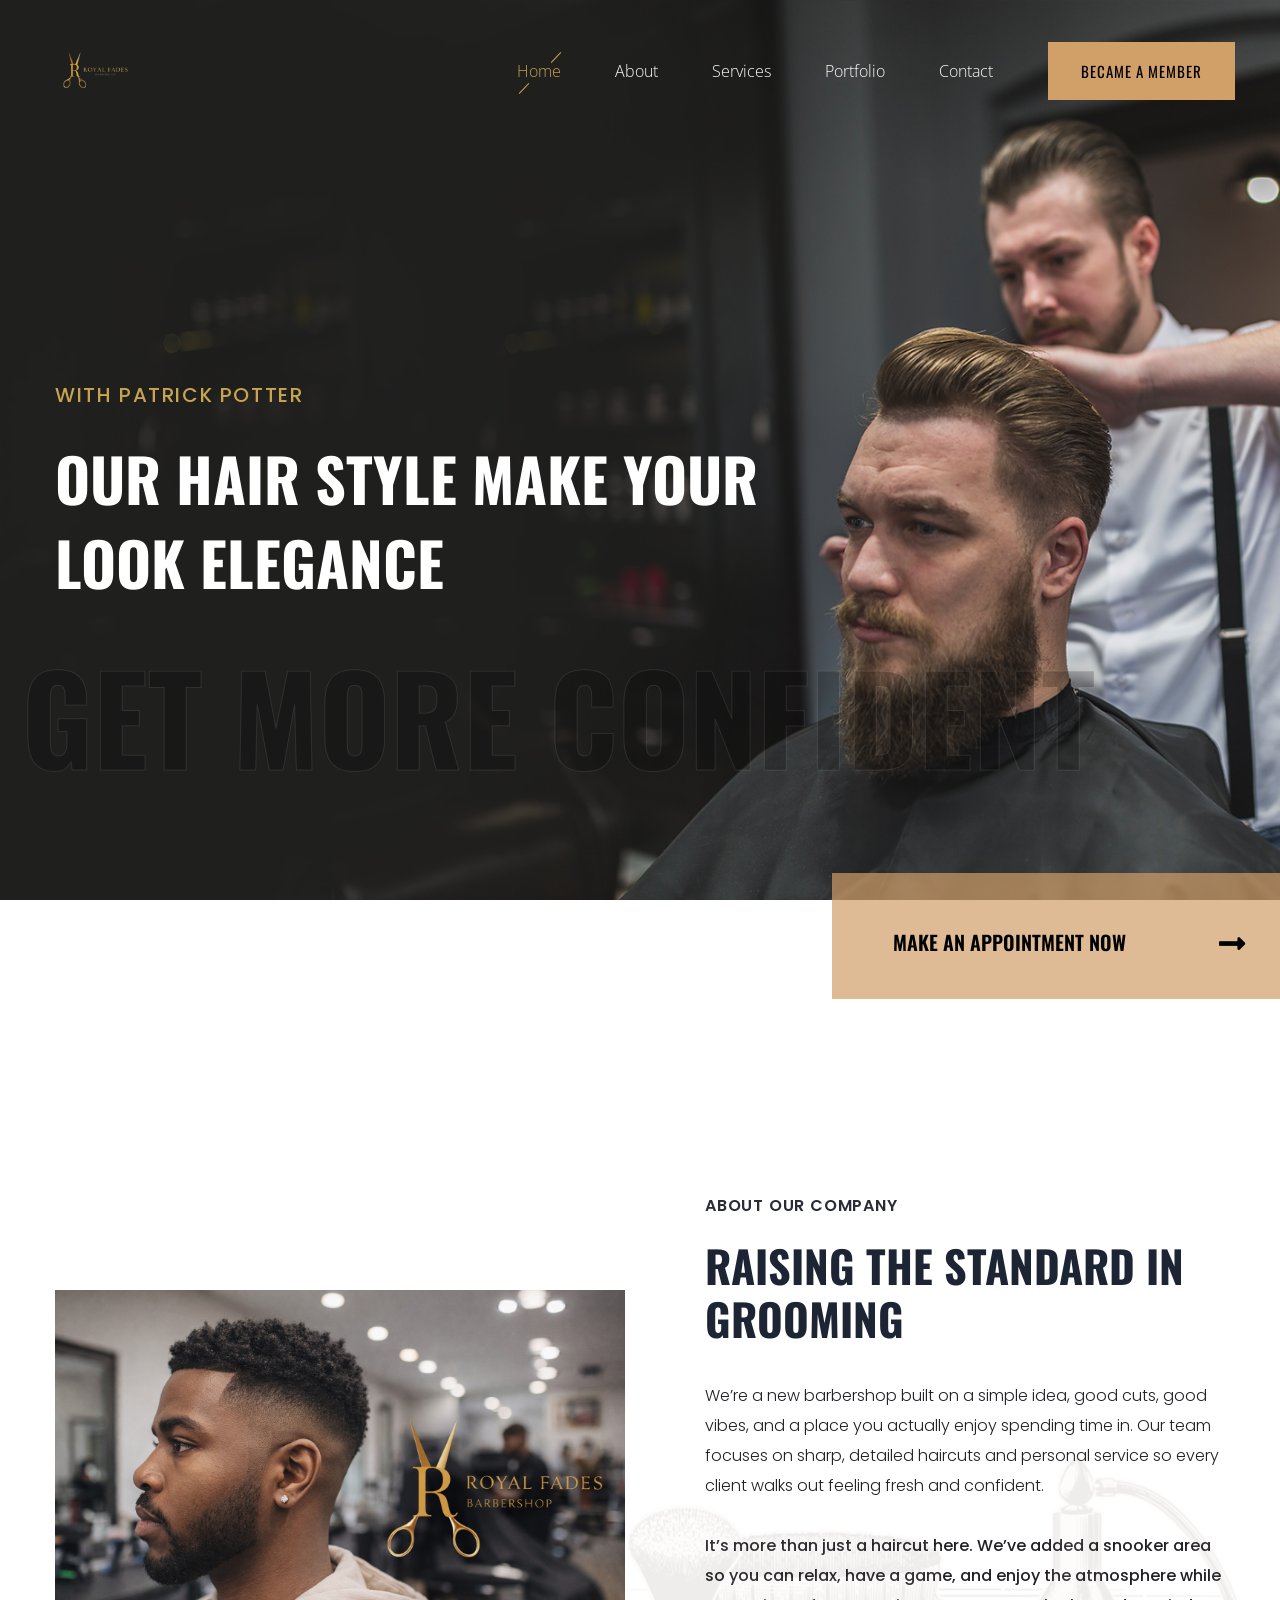
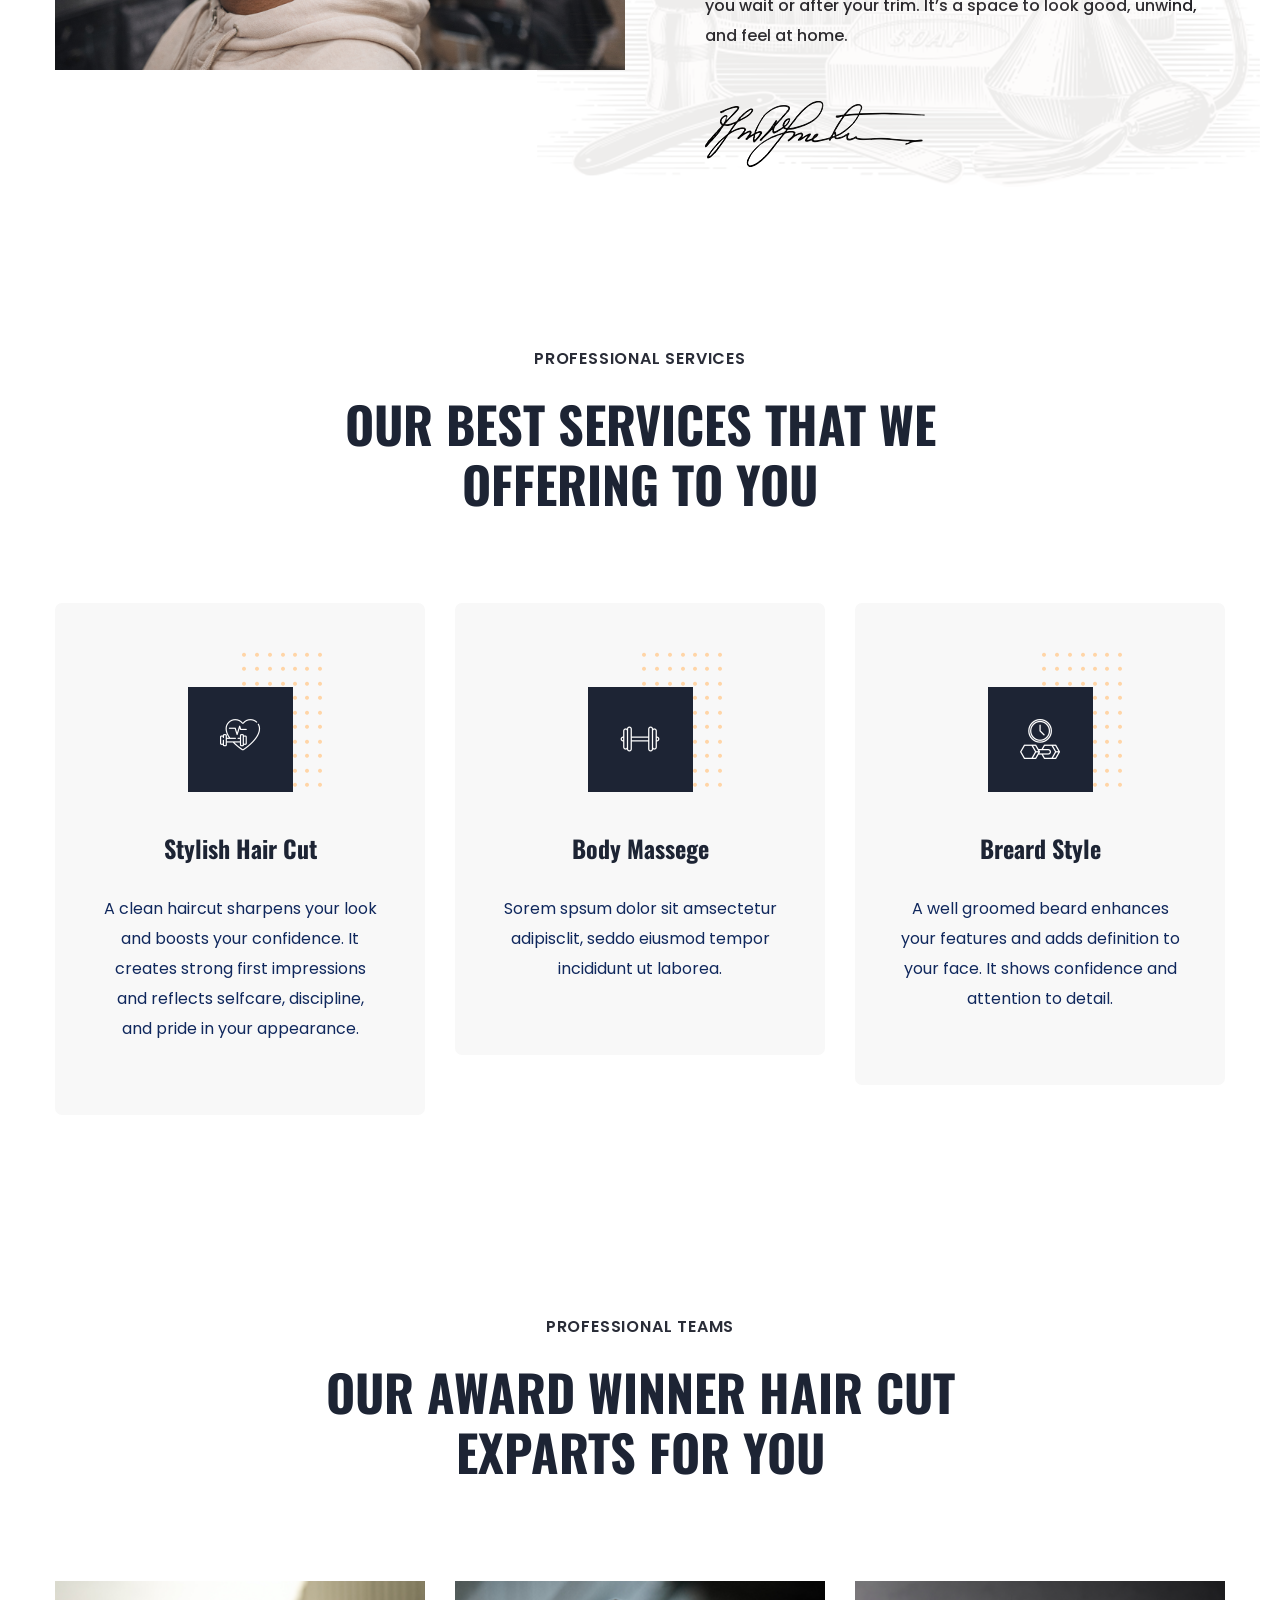
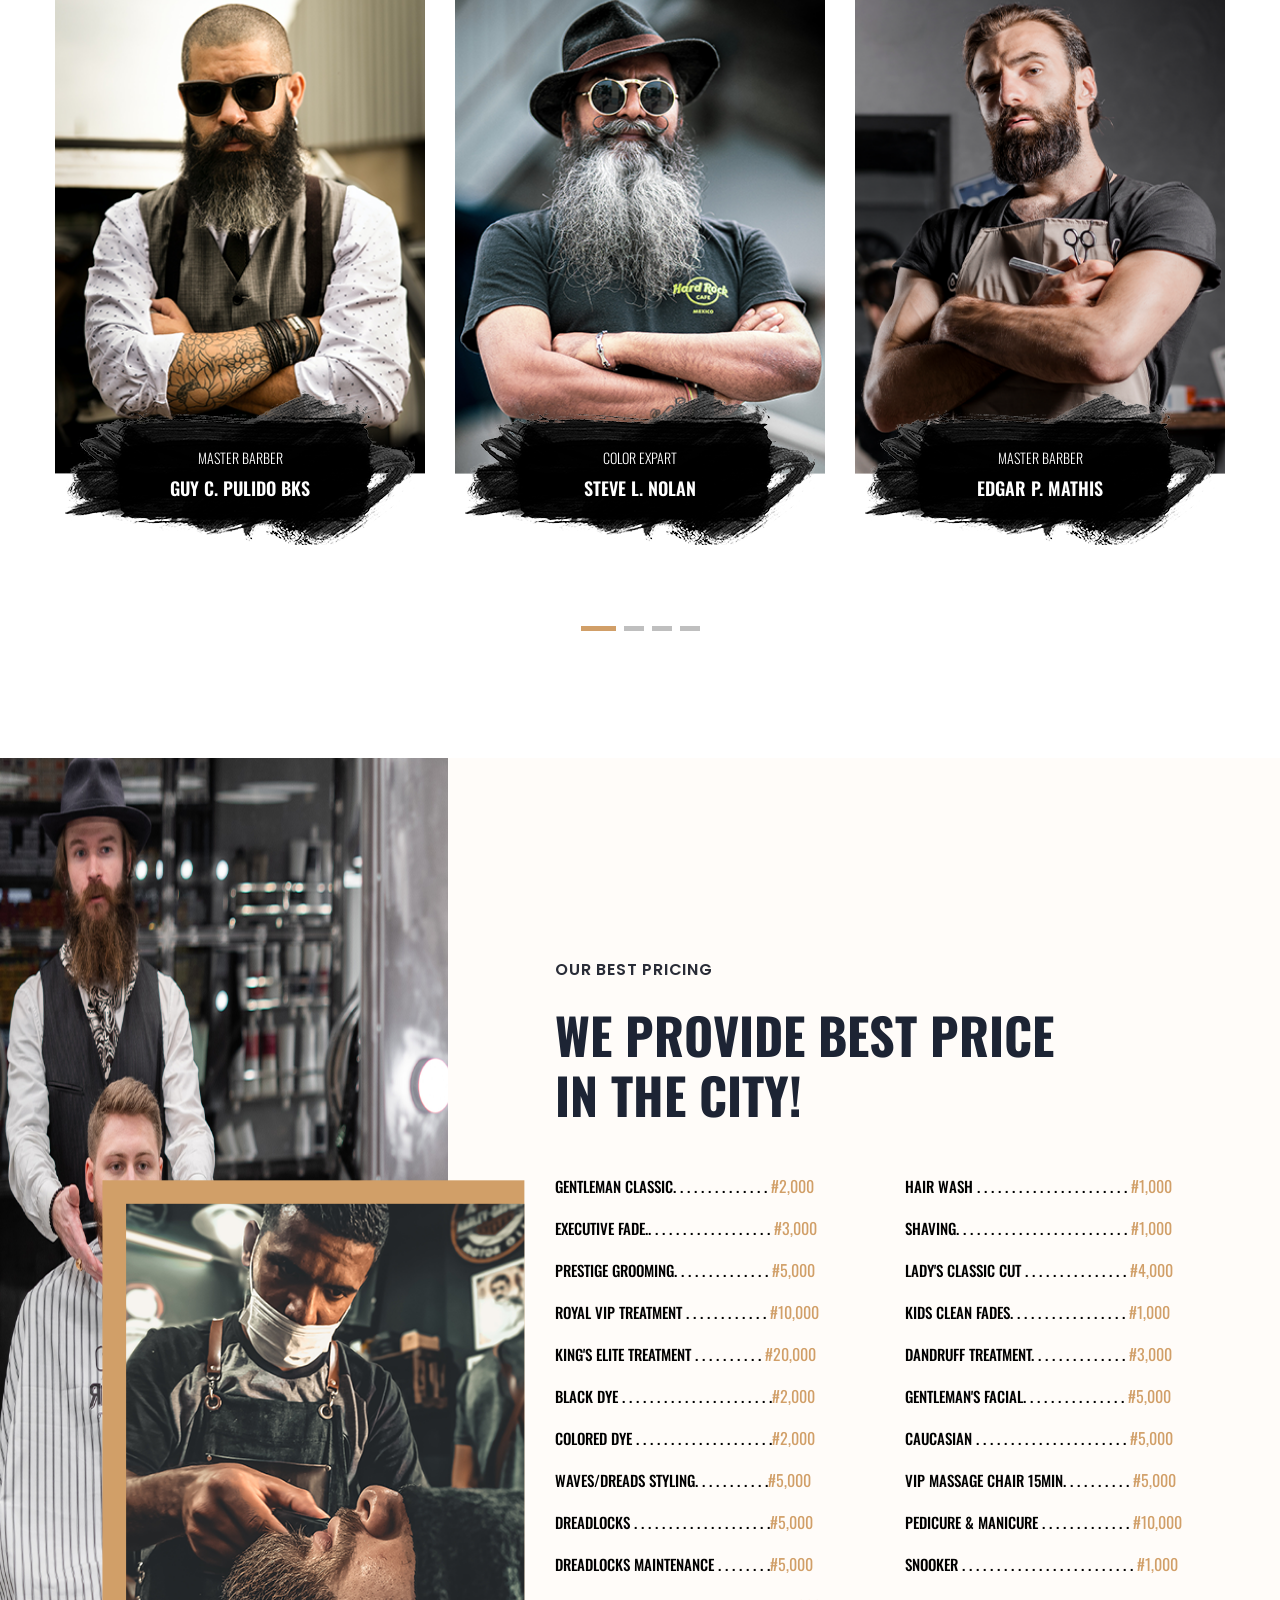
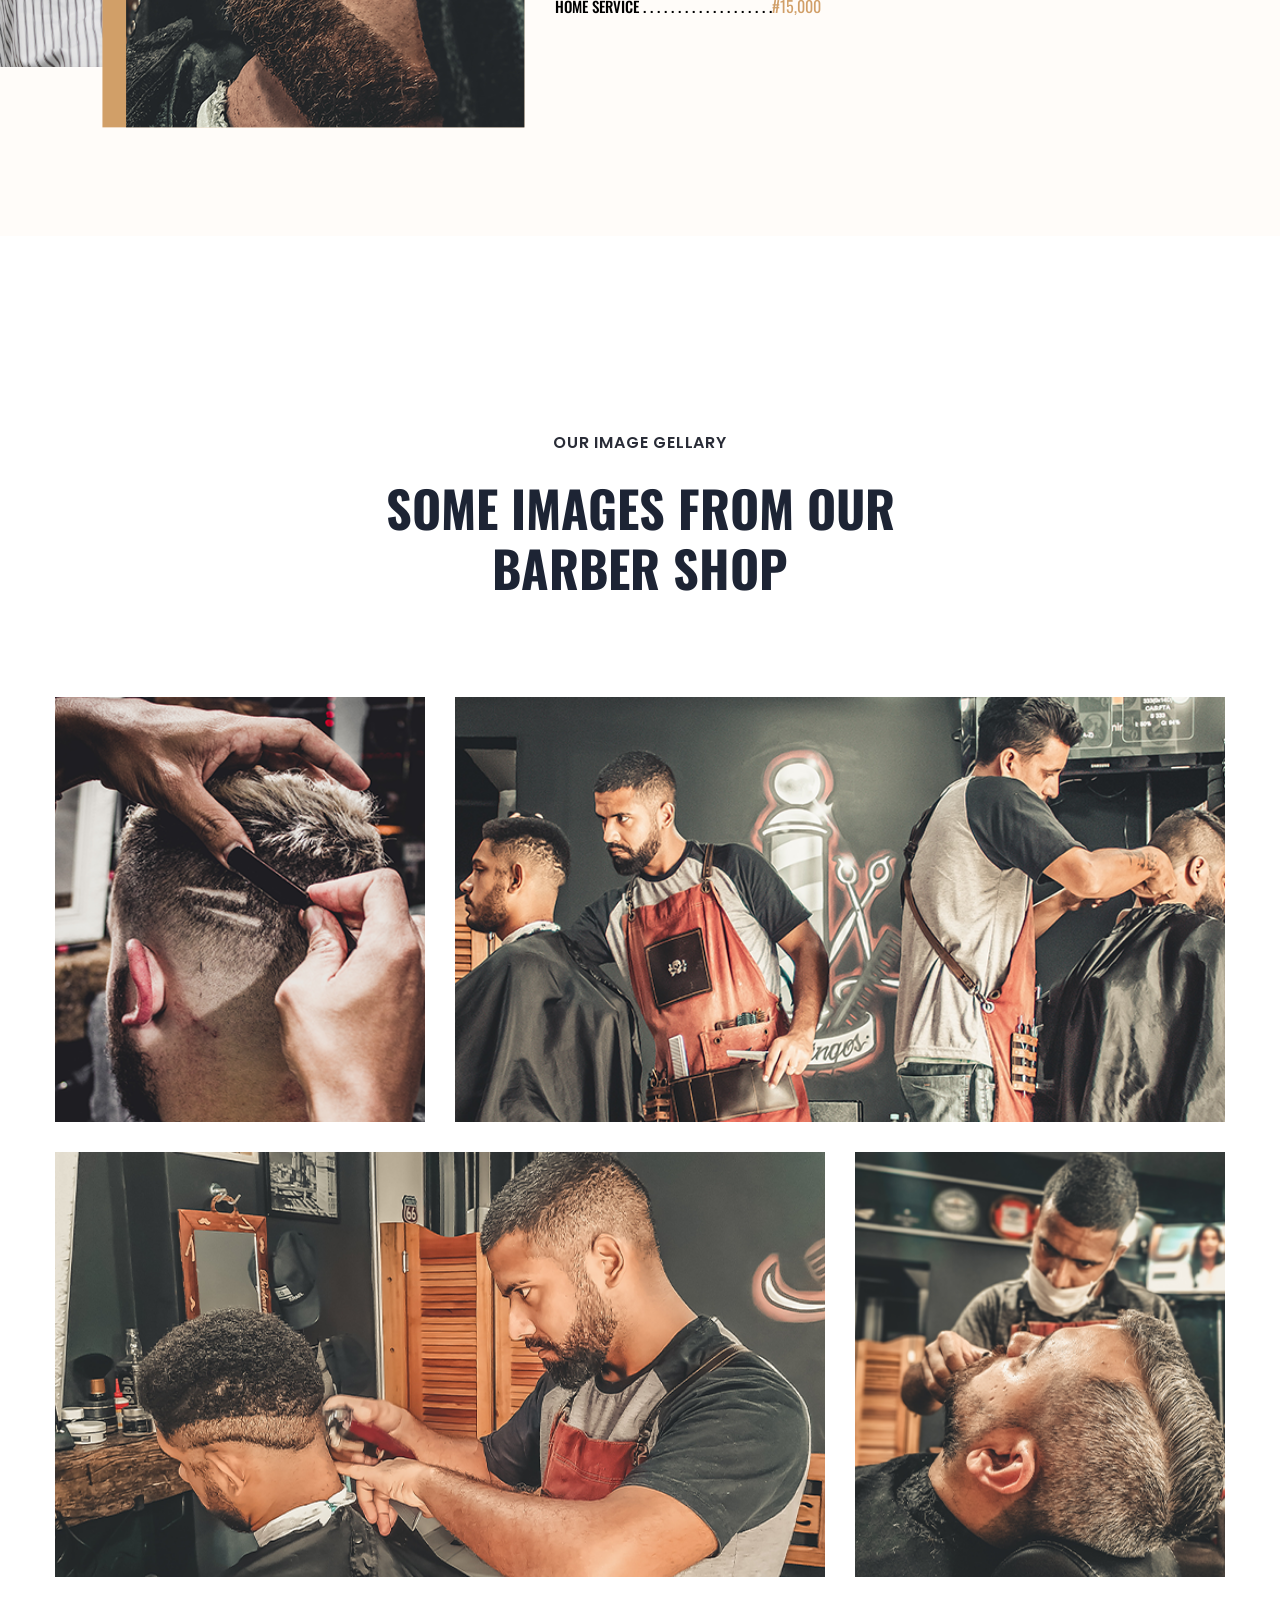
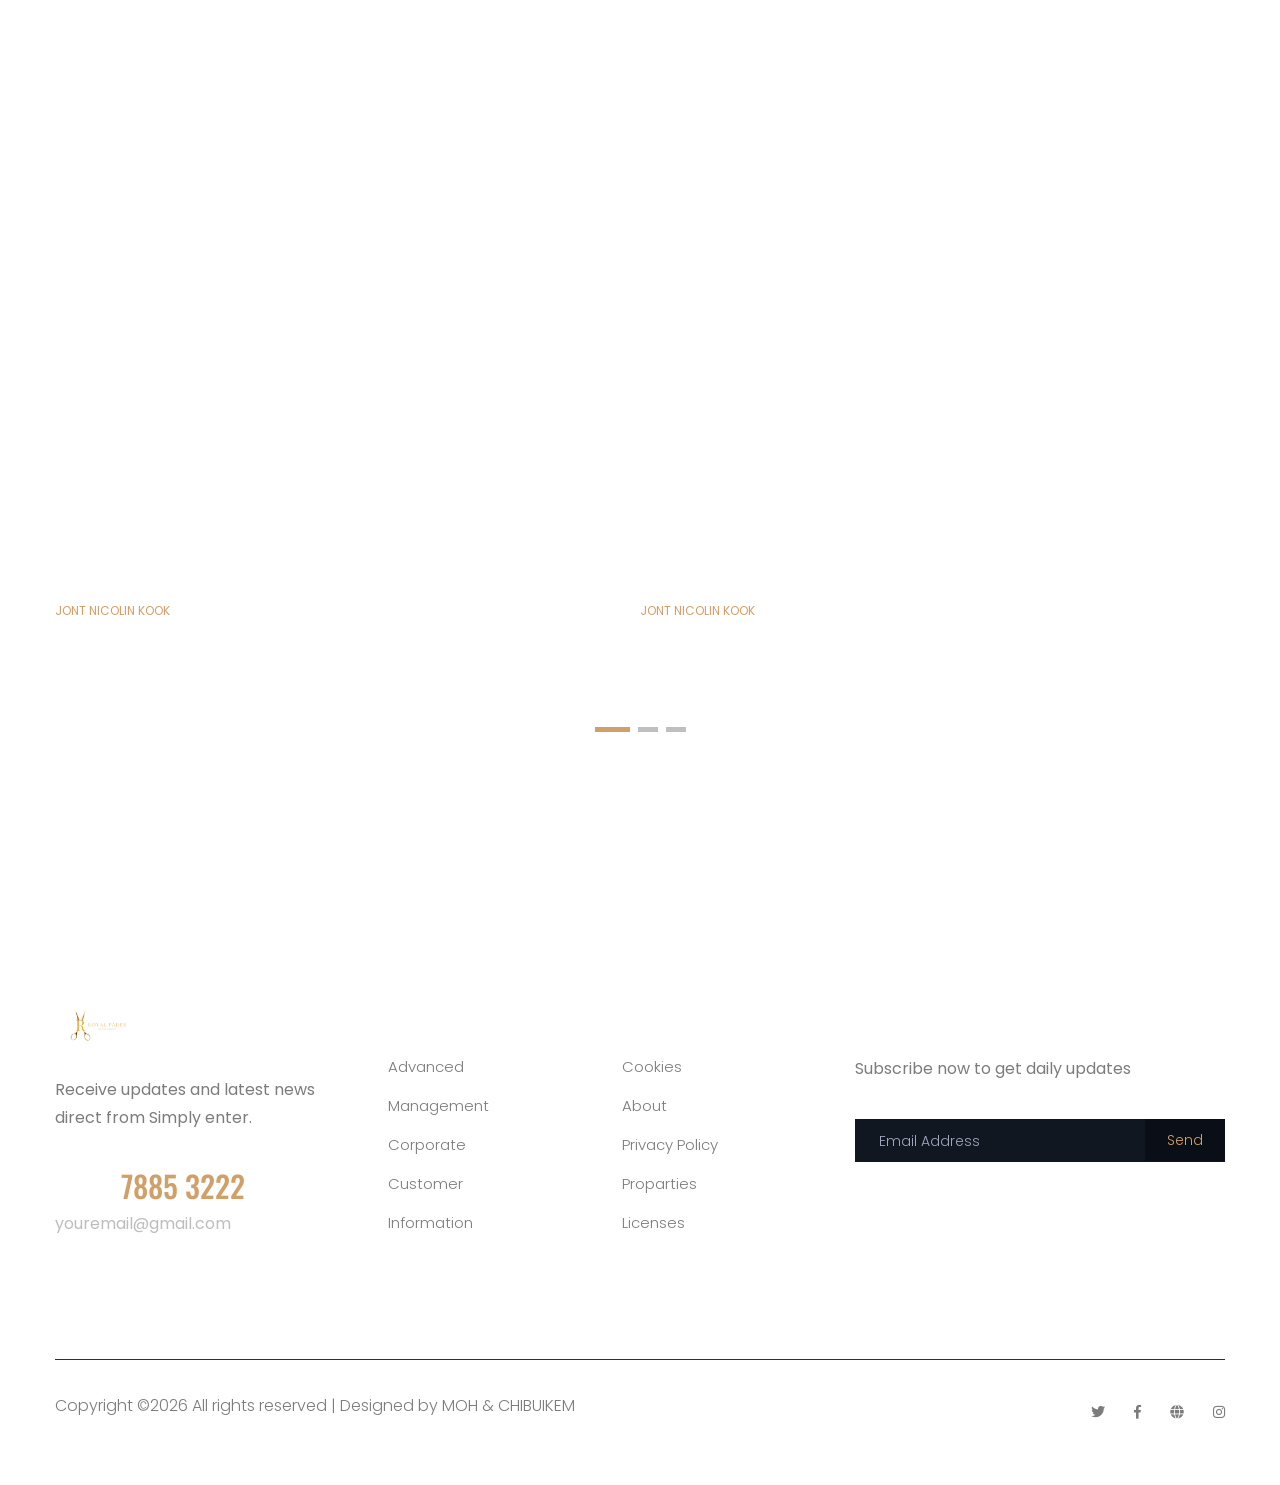
==== commit ea7498d2: "changed the snooker price" ====
--- a/index.html
+++ b/index.html
@@ -313,7 +313,7 @@
                                         <li> Caucasian . . . . . . . . . . . . . . . . . . . . . . <span>#5,000</span></li>
                                         <li> Vip Massage Chair 15Min. . . . . . . . . . <span>#5,000</span></li>
                                         <li> Pedicure & Manicure . . . . . . . . . . . . . <span>#10,000</span></li>
-                                        <li> Snooker . . . . . . . . . . . . . . . . . . . . . . . . . <span>#5,000</span></li>
+                                        <li> Snooker . . . . . . . . . . . . . . . . . . . . . . . . . <span>#1,000</span></li>
                                     </ul>
                                 </div>
                             </div>
--- a/assets/css/style.css
+++ b/assets/css/style.css
@@ -94,7 +94,7 @@
 
 .slider-area2{background-image:url(../img/hero/hero2.png);background-repeat:no-repeat;background-size:cover}
 .slider-area{margin-top:-1px;
-    background-image:url(../img/hero/homebg.jpeg);
+    background-image:url(../img/hero/h1_hero.png);
     background-repeat:no-repeat;
     background-position:top center;
     background-size:cover;
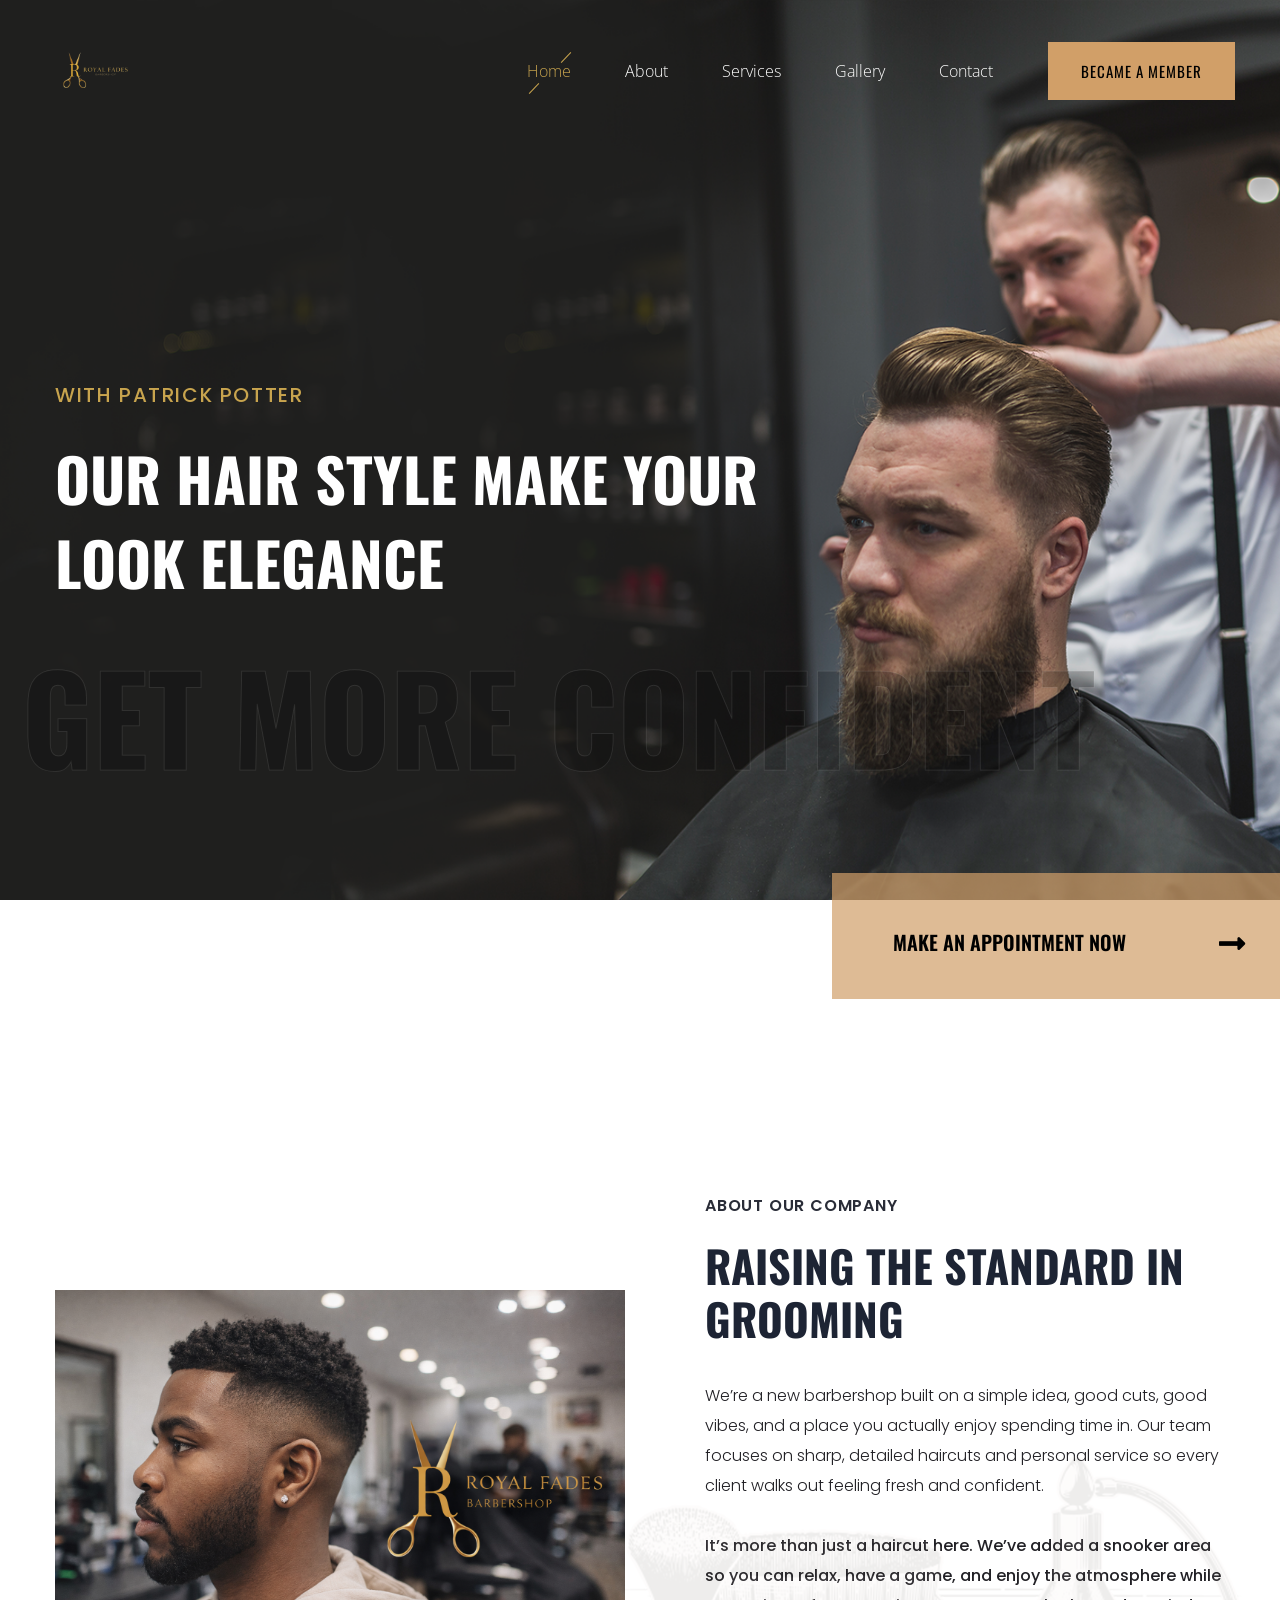
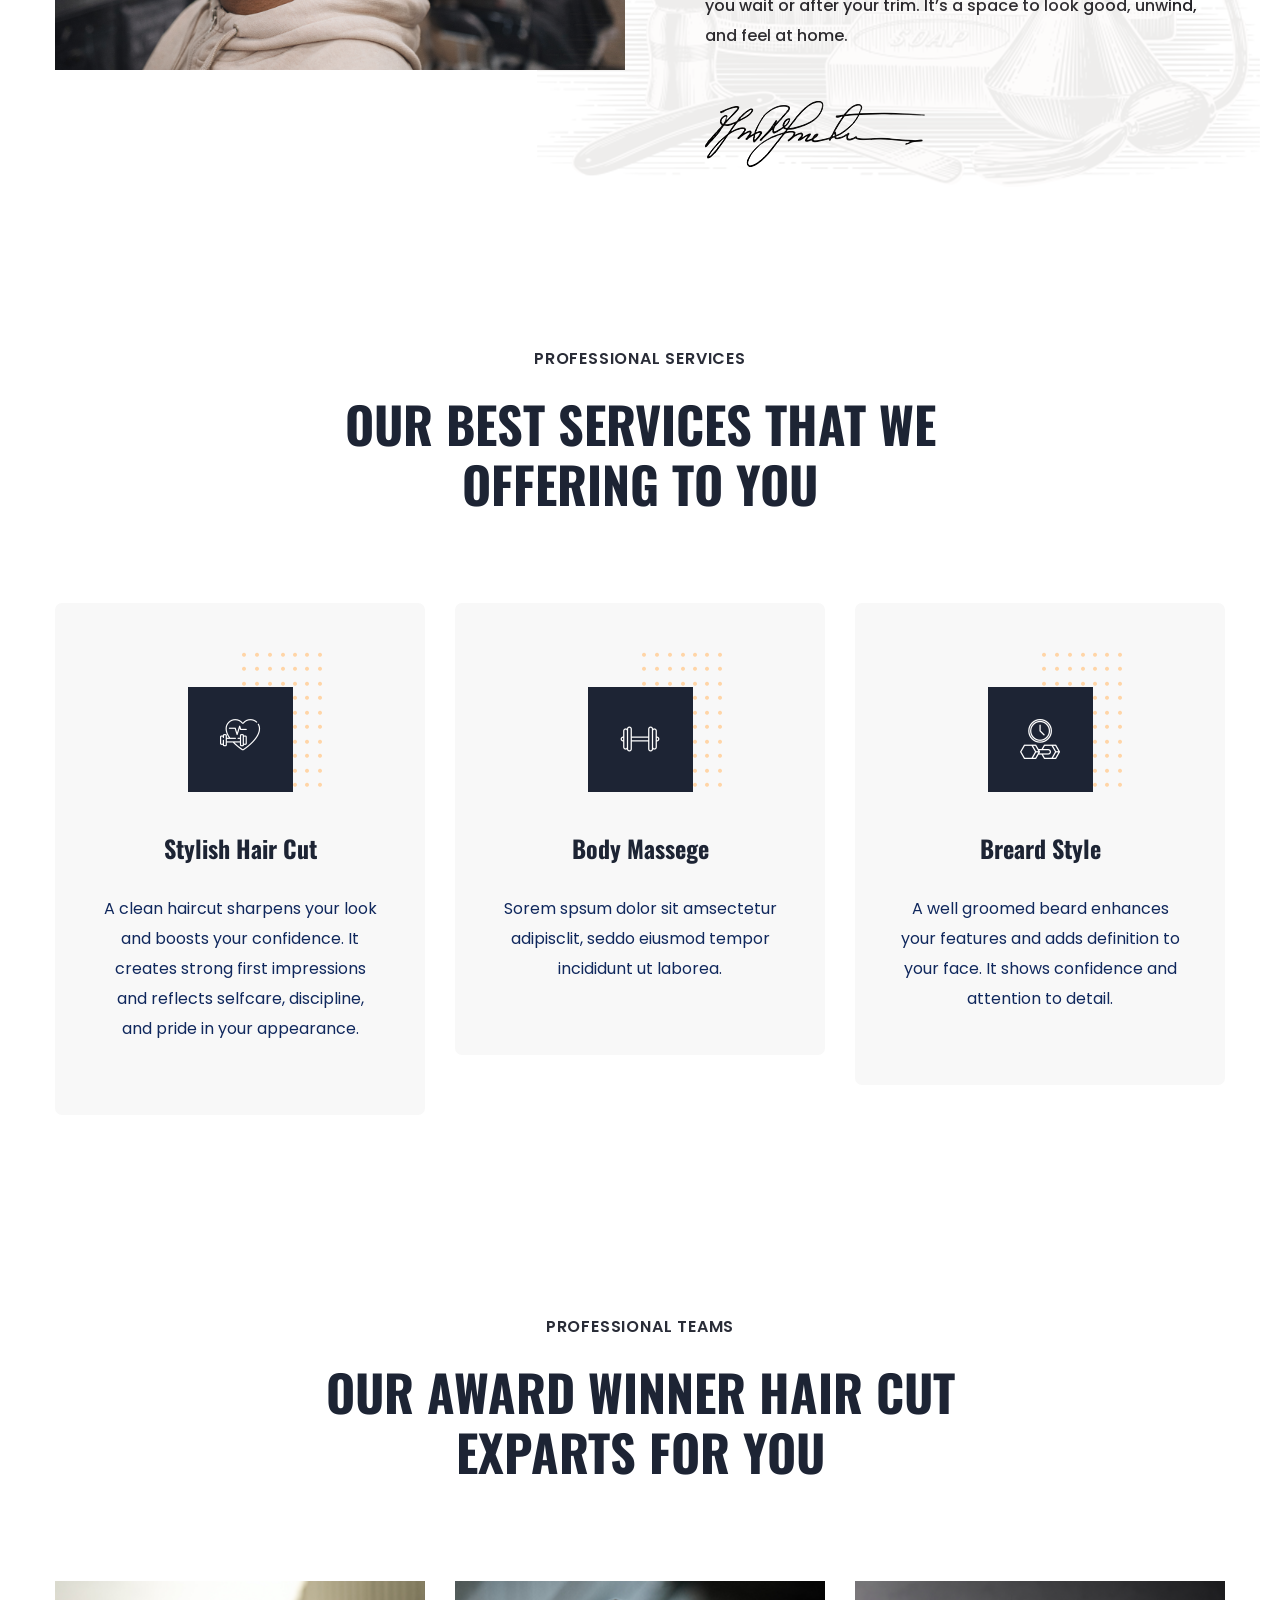
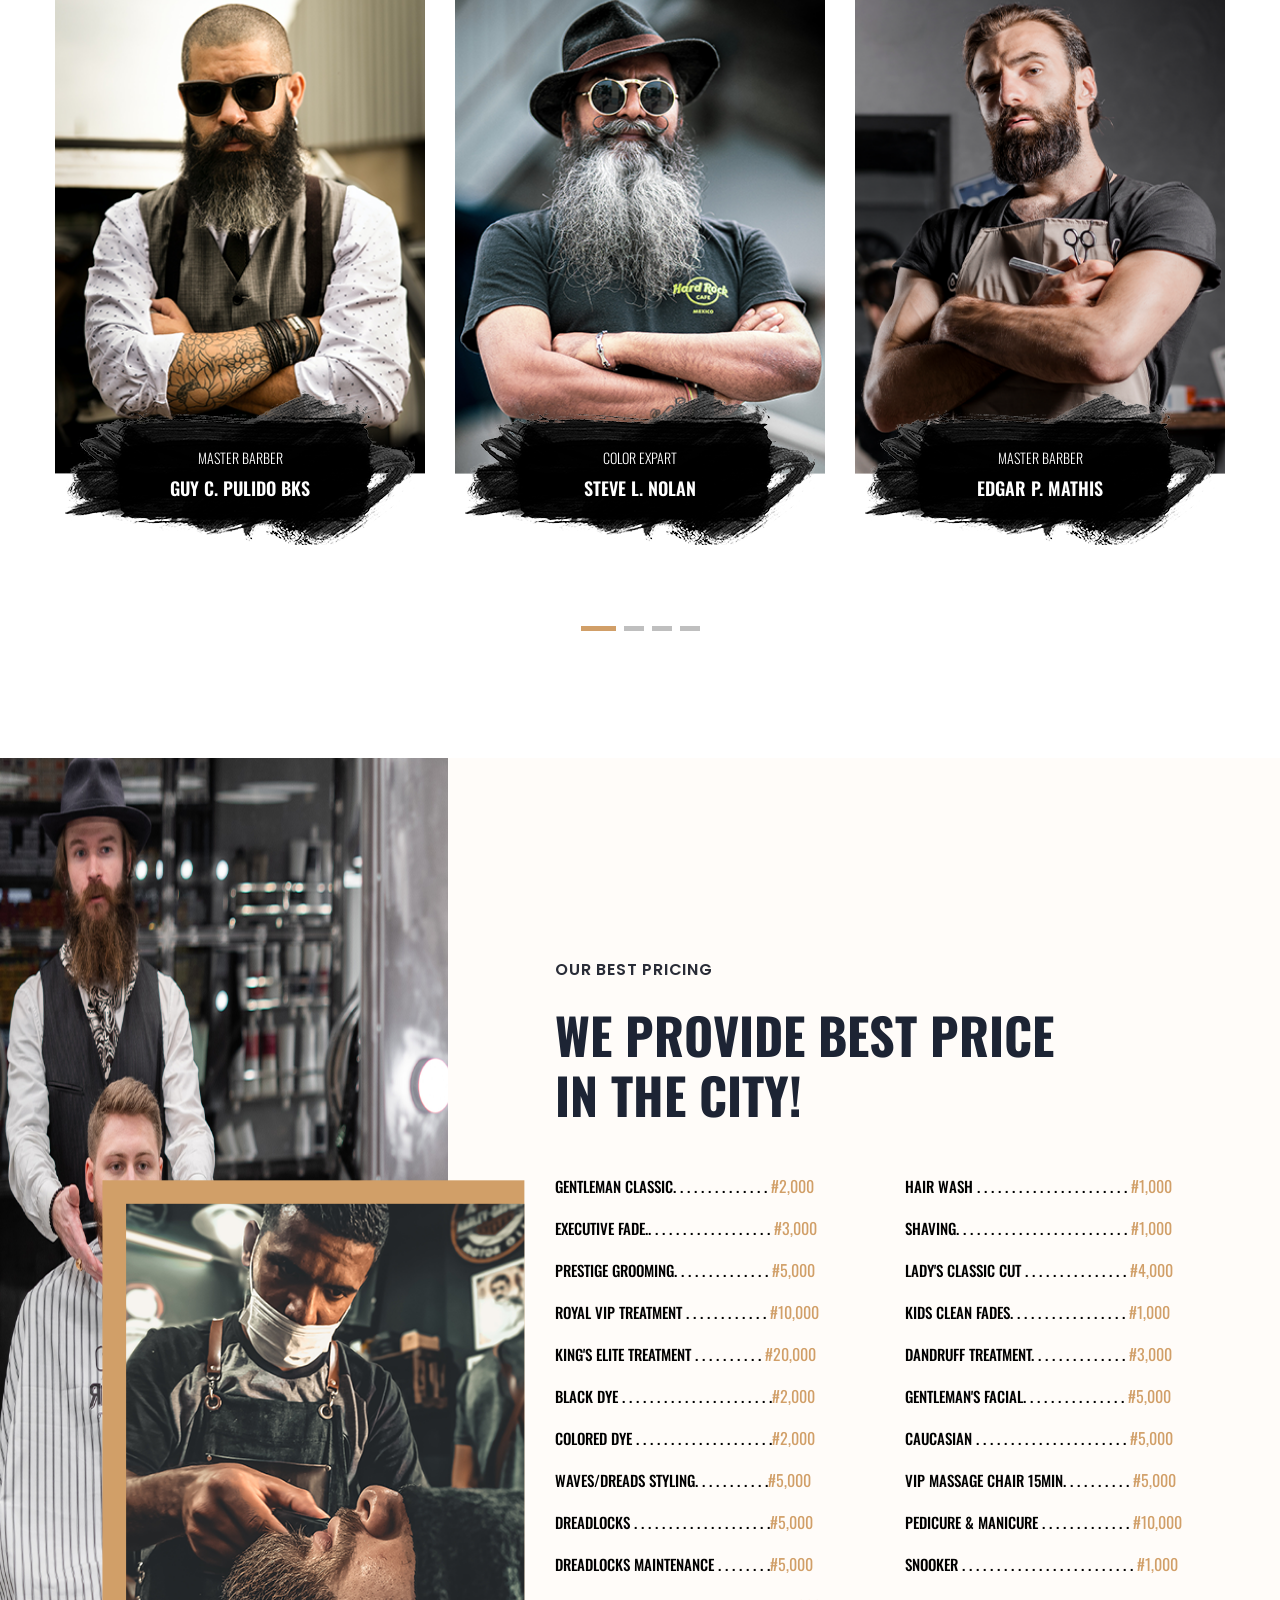
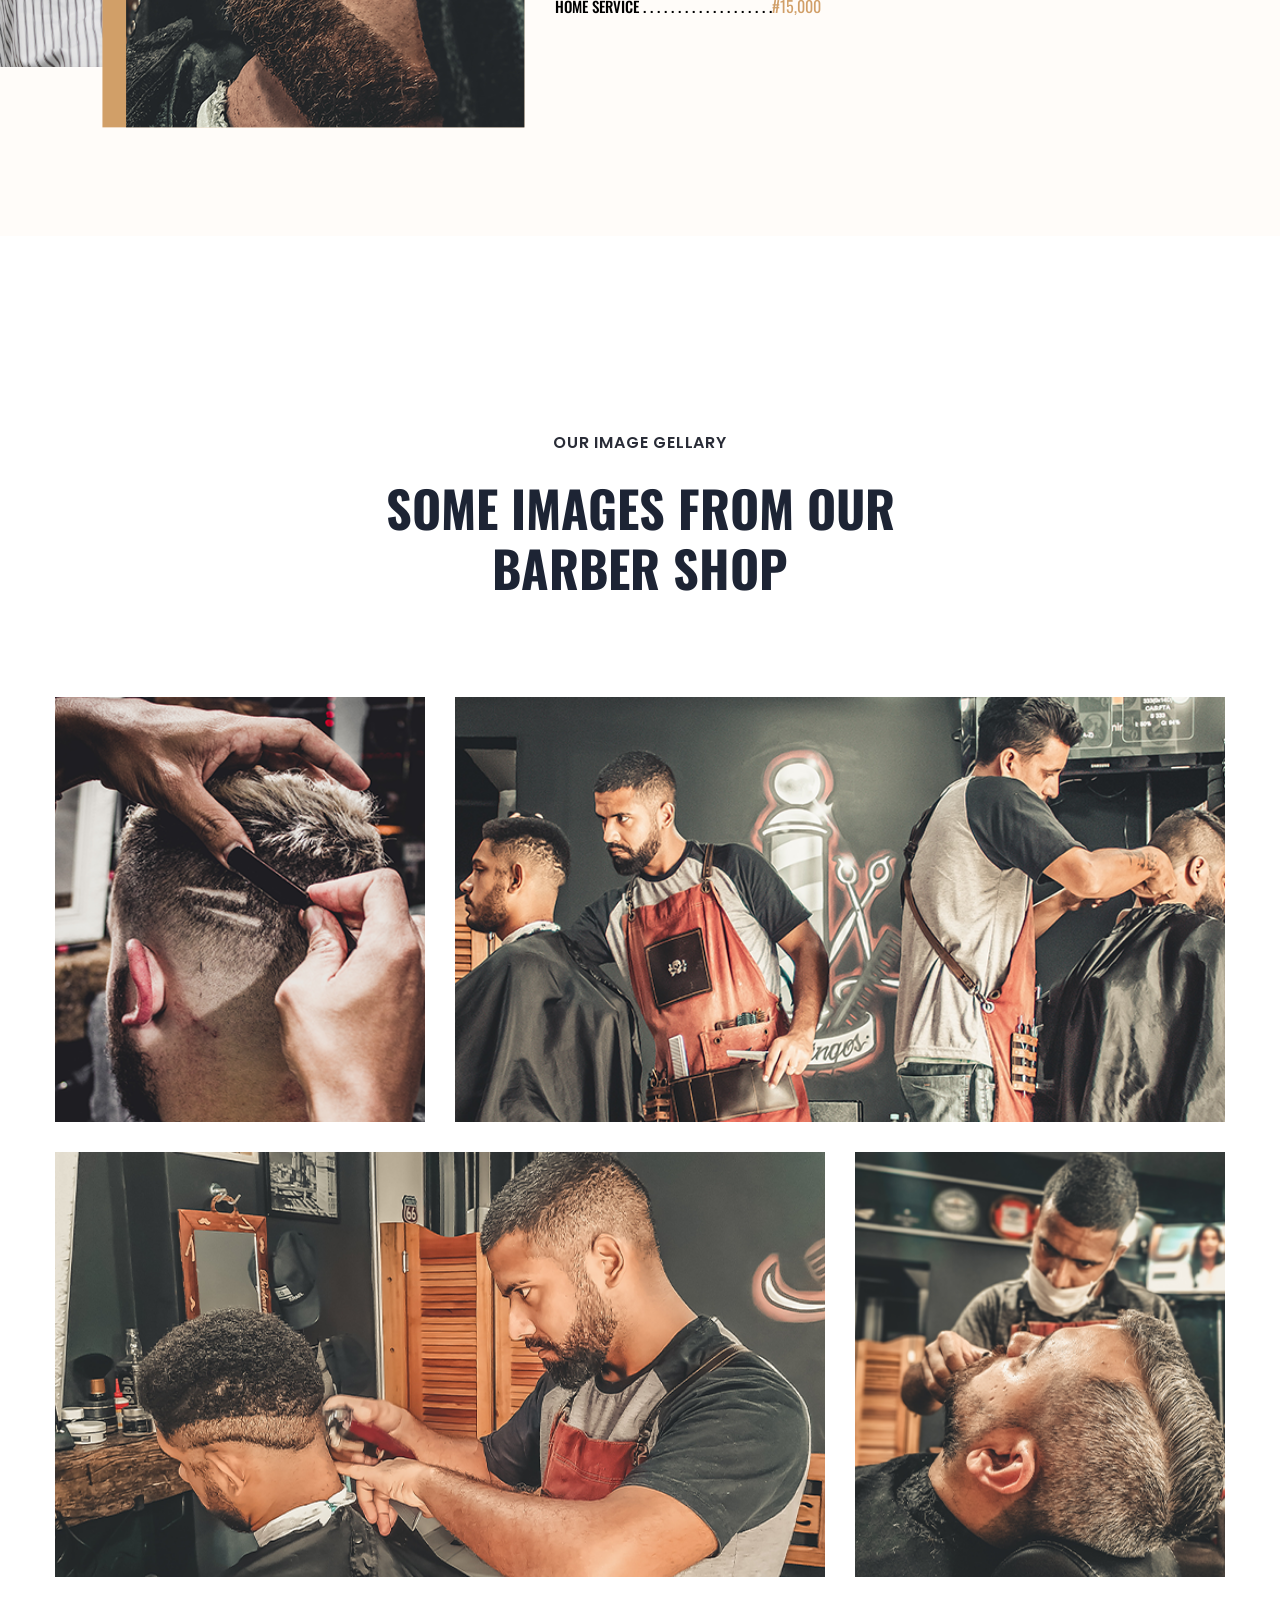
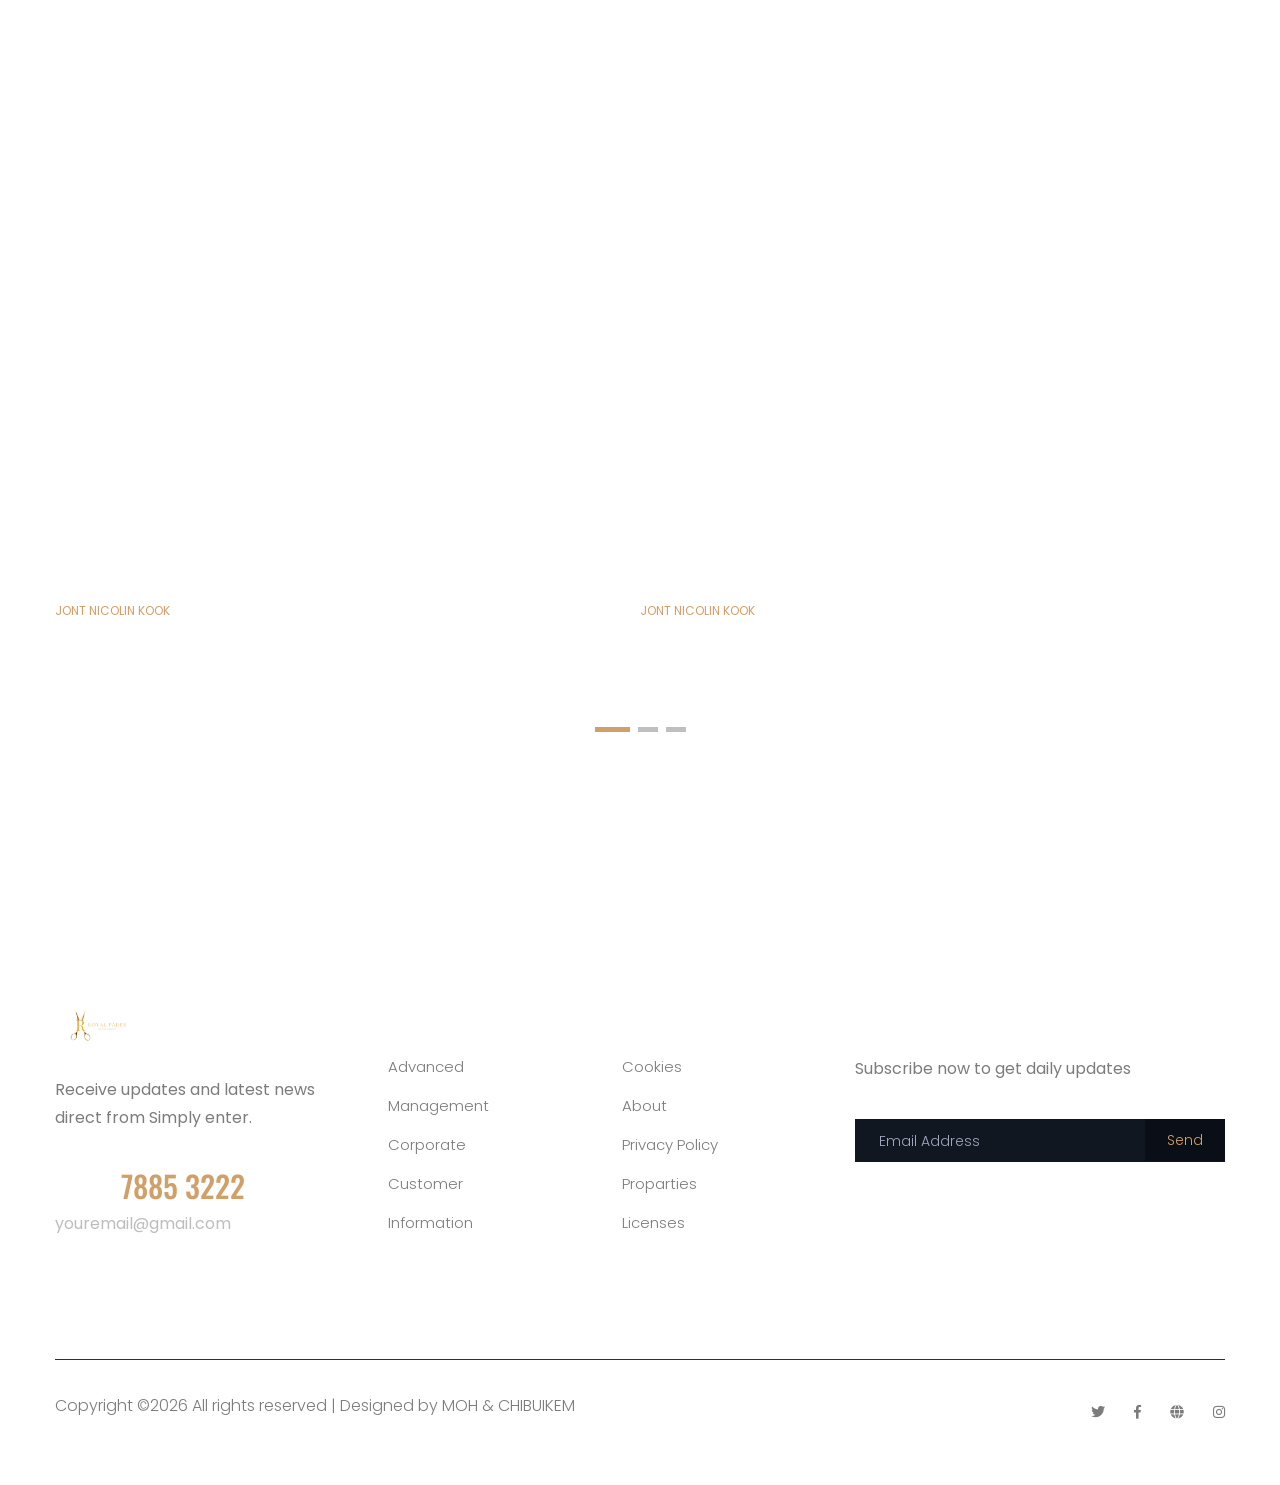
==== commit 596295d9: "resolved the portfolio link" ====
--- a/index.html
+++ b/index.html
@@ -58,13 +58,7 @@
                                             <li class="active"><a href="index.html">Home</a></li>
                                             <li><a href="about.html">About</a></li>
                                             <li><a href="services.html">Services</a></li>
-                                            <li><a href="portfolio.html">Portfolio</a></li>
-                                                <ul class="submenu">
-                                                    <li><a href="blog.html">Blog</a></li>
-                                                    <li><a href="blog_details.html">Blog Details</a></li>
-                                                    <li><a href="elements.html">Element</a></li>
-                                                </ul>
-                                            </li>
+                                            <li><a href="portfolio.html">Gallery</a></li>
                                             <li><a href="contact.html">Contact</a></li>
                                         </ul>
                                     </nav>
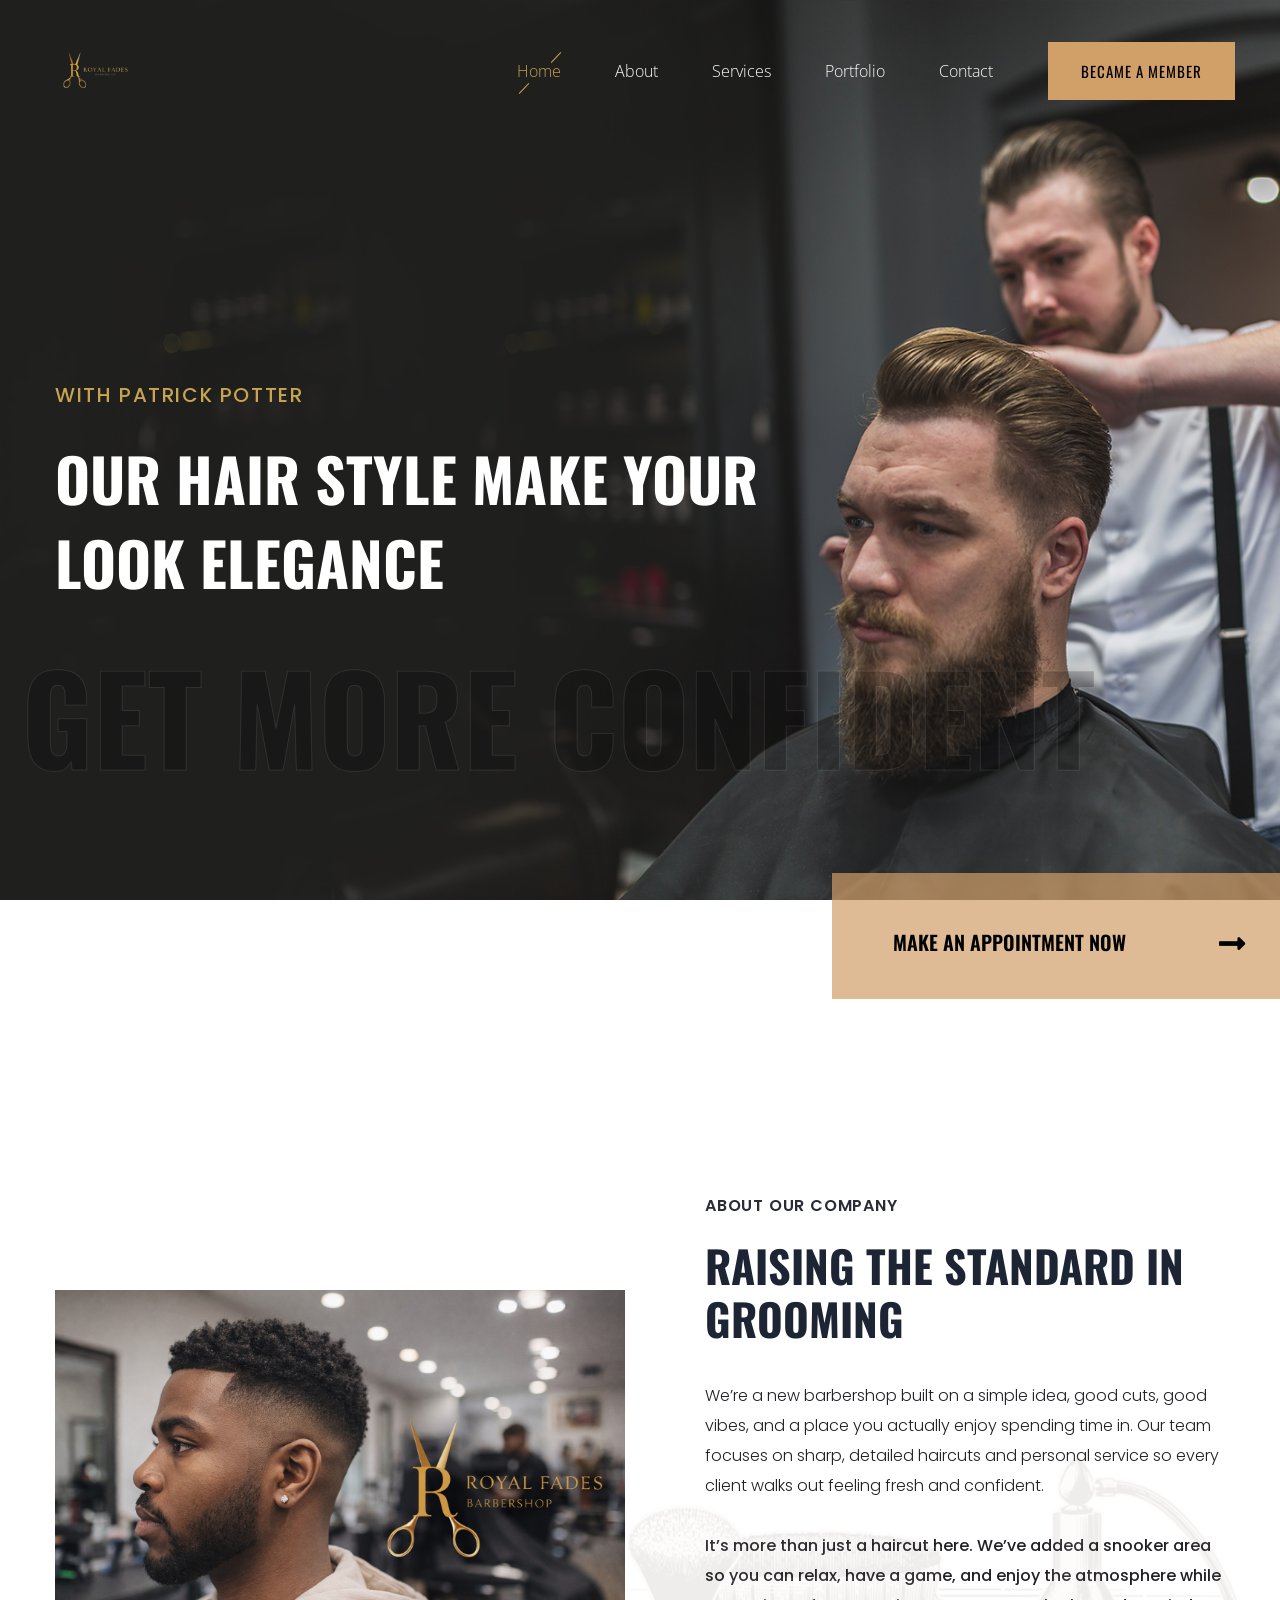
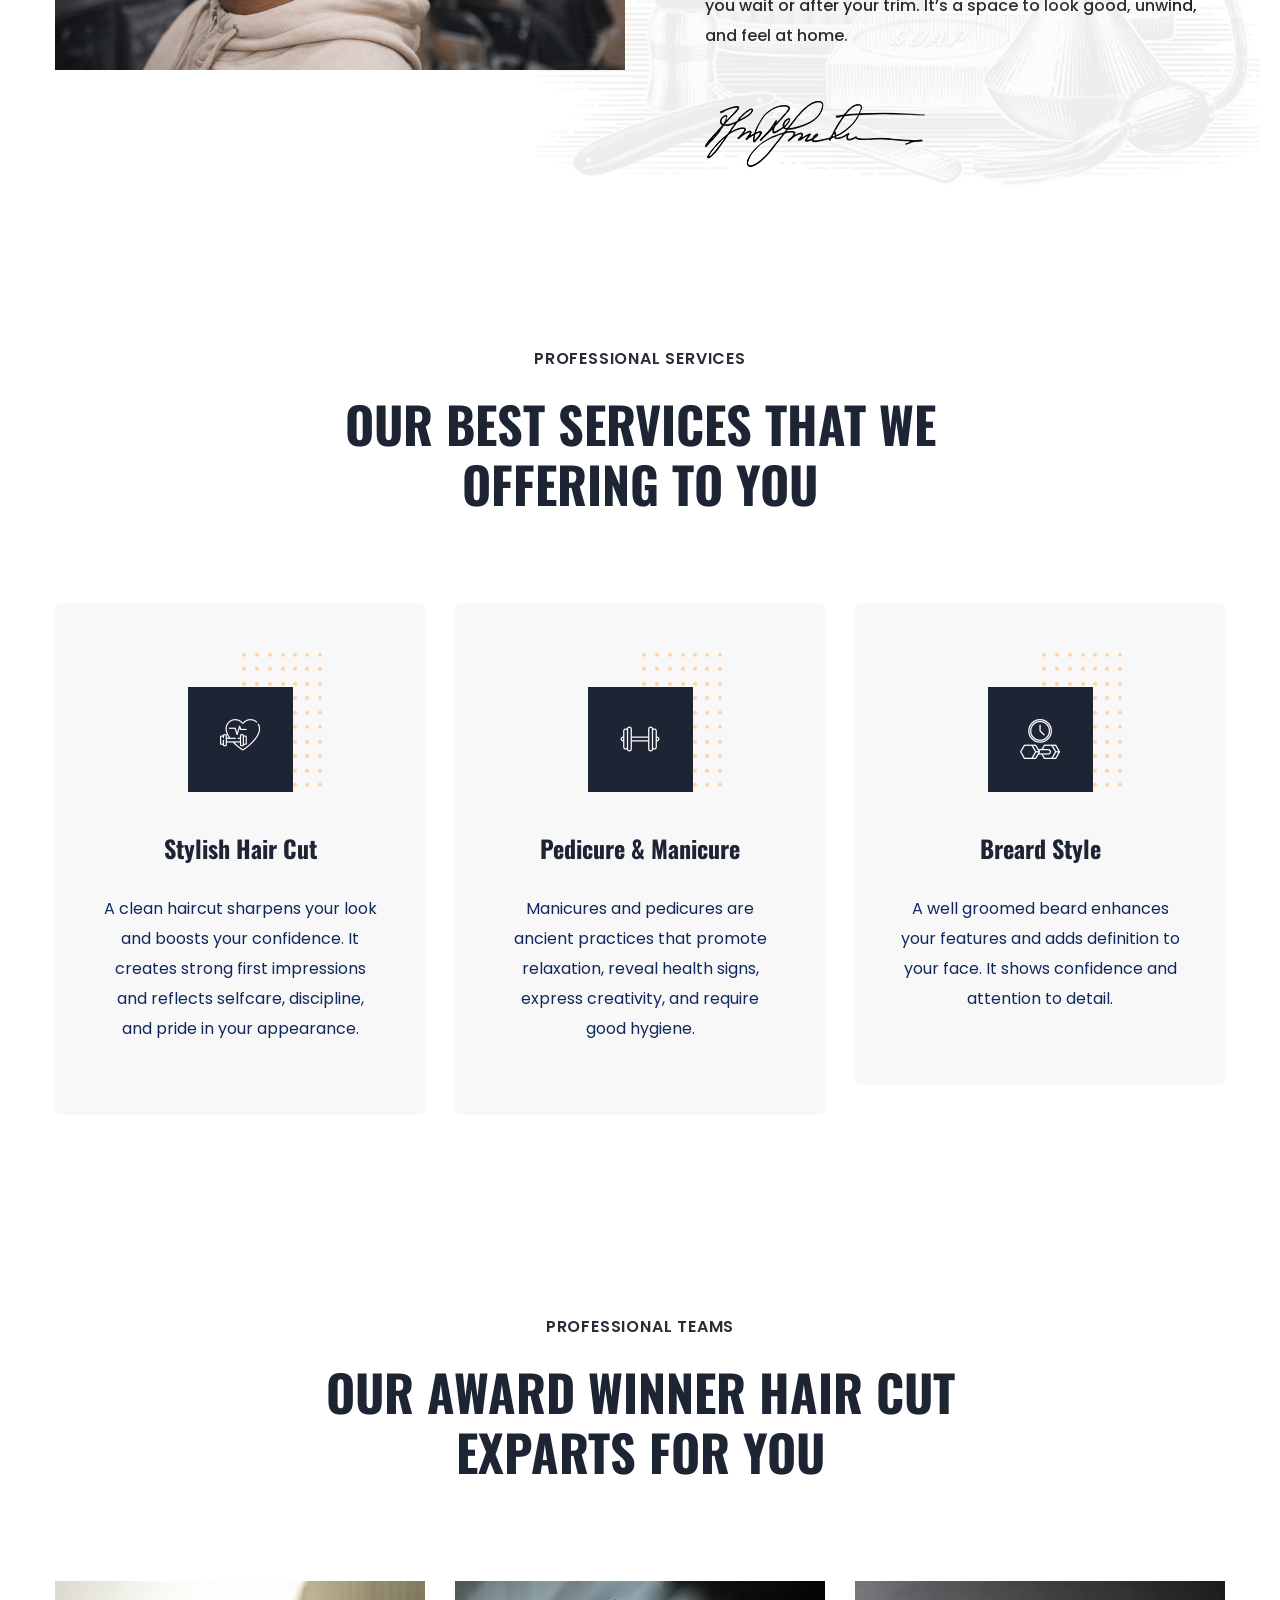
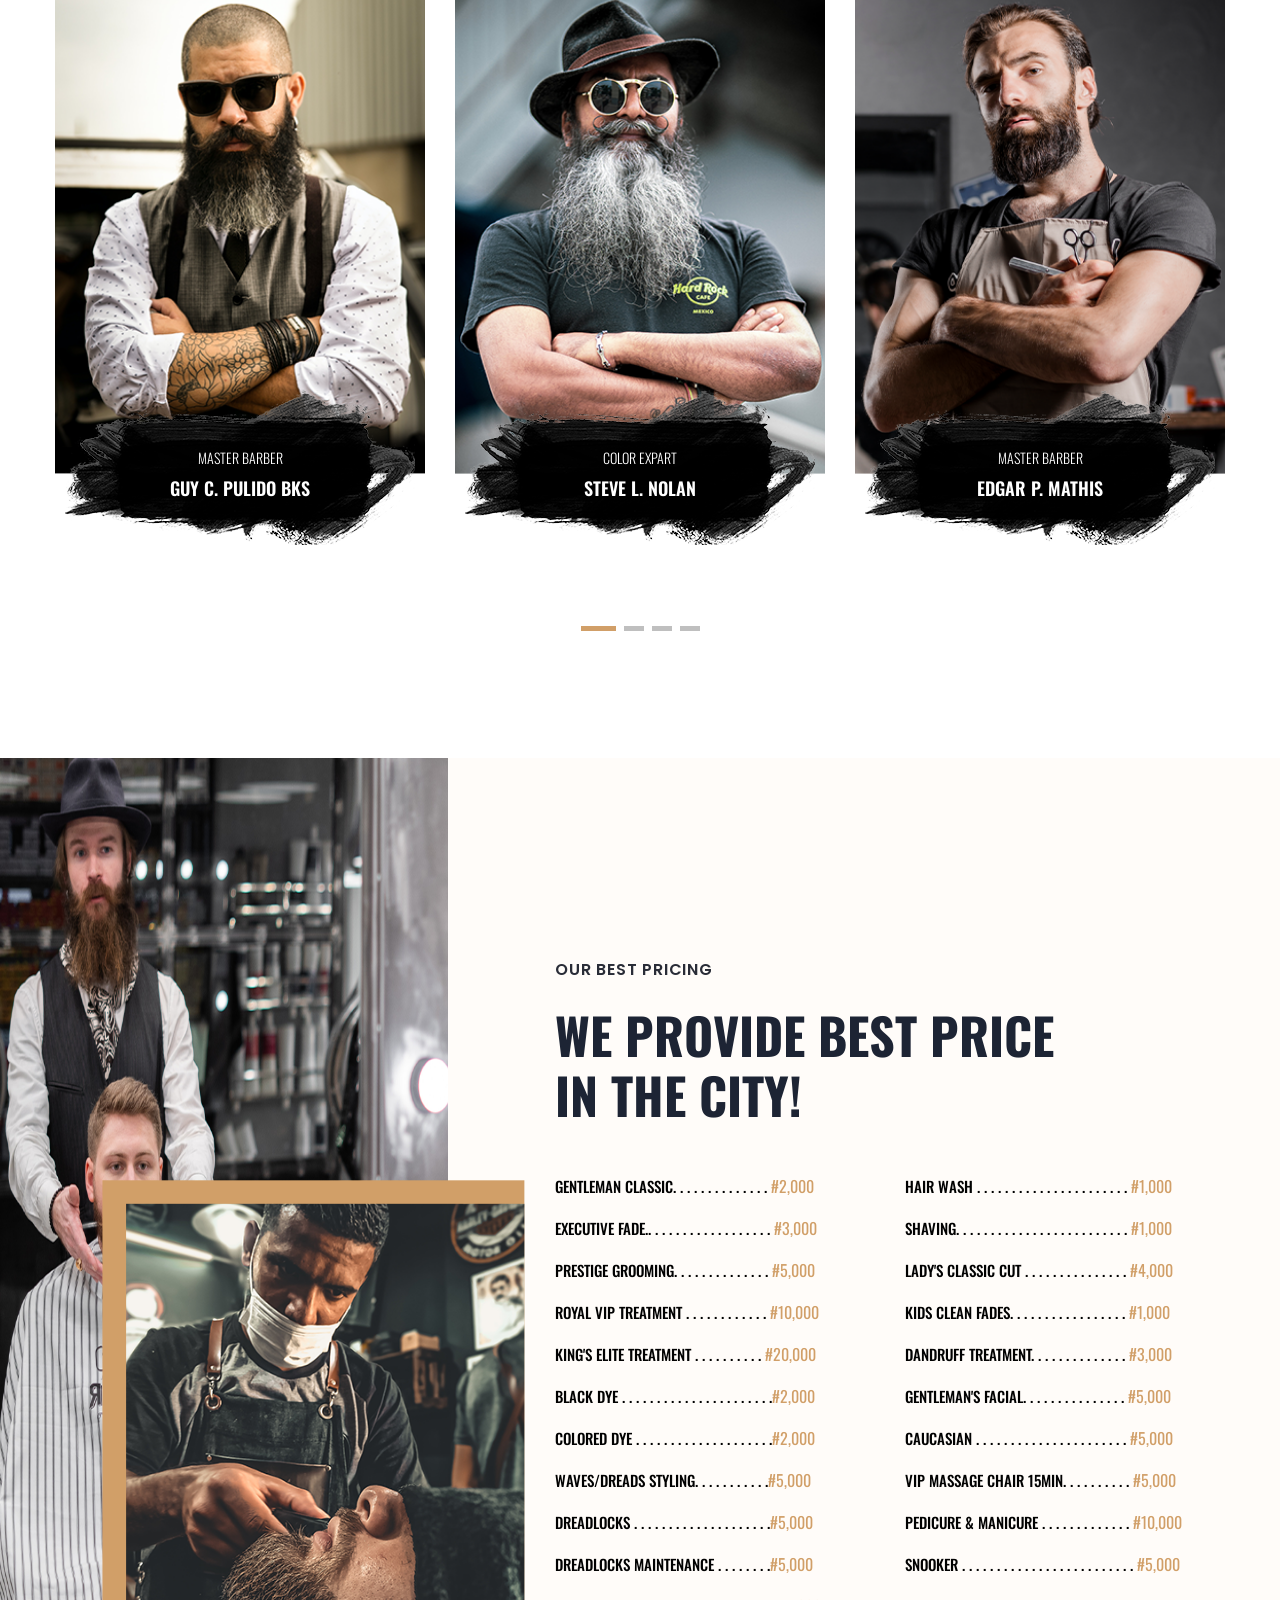
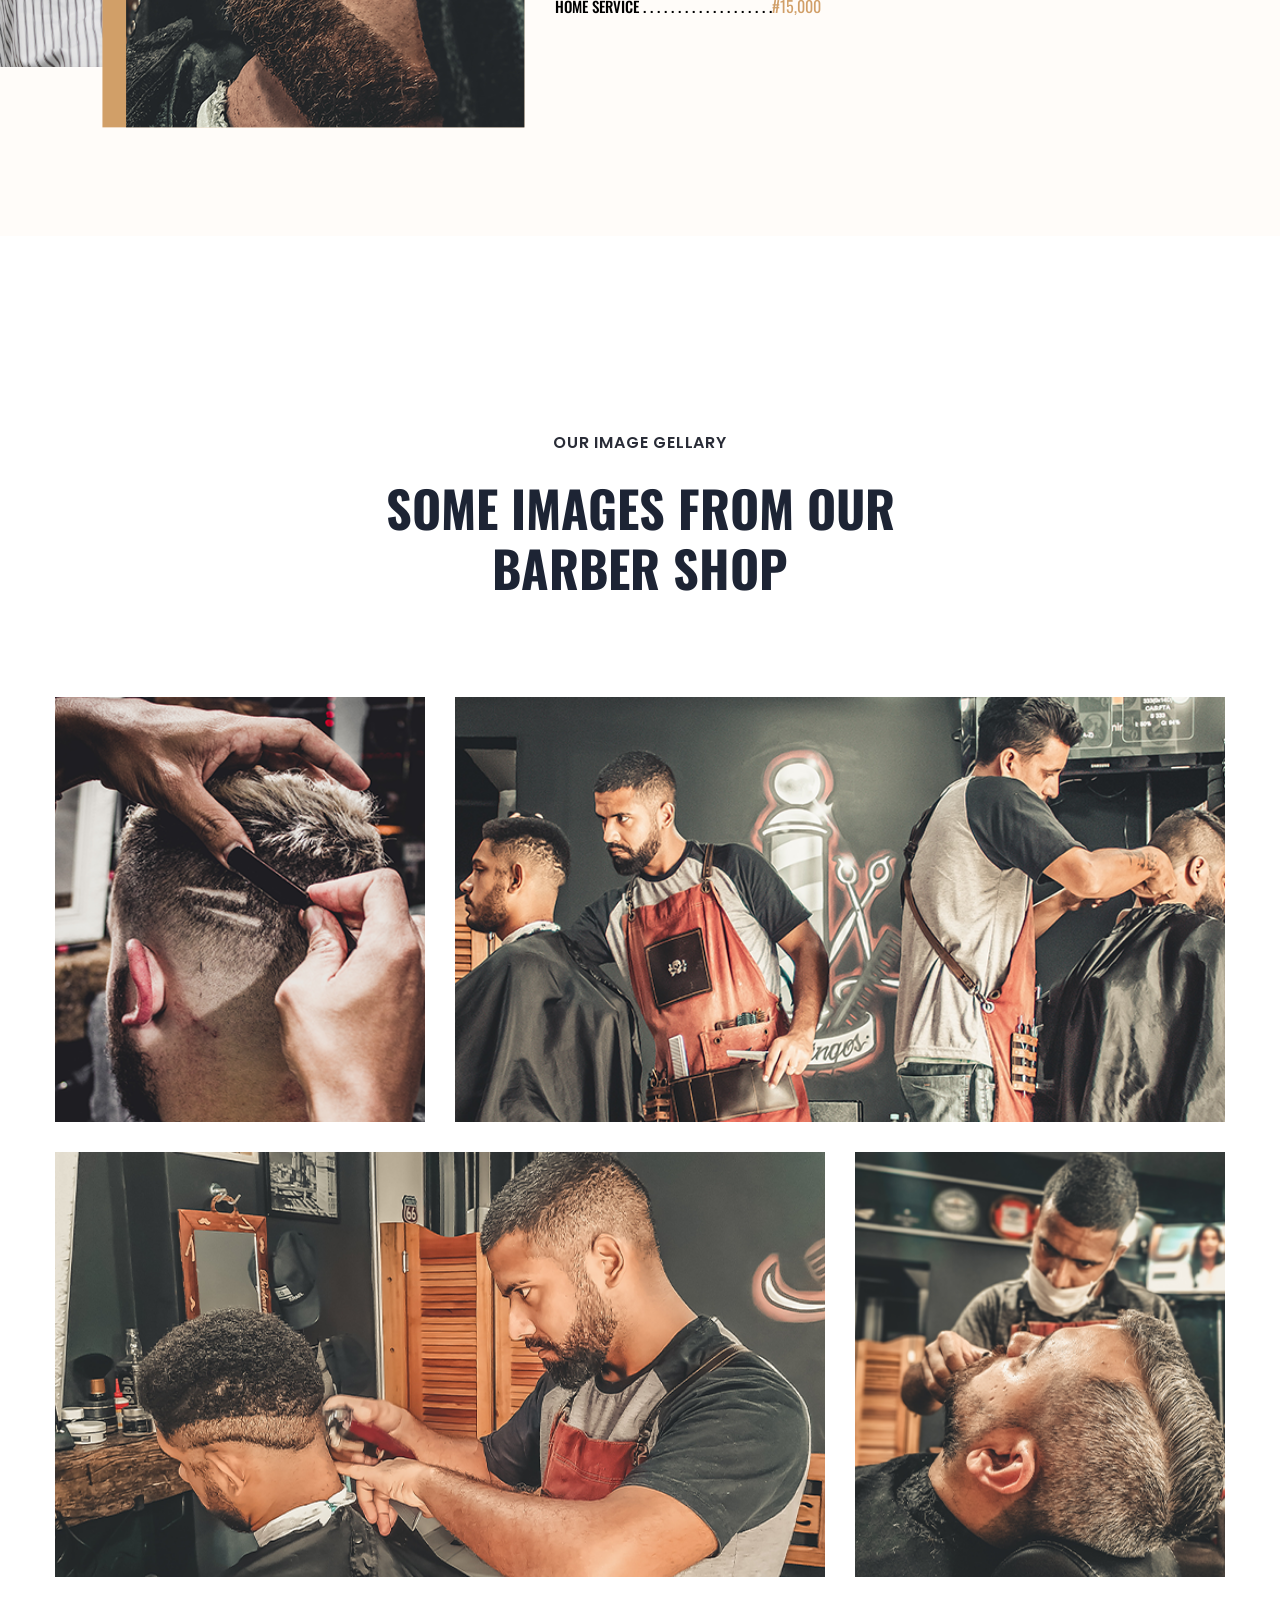
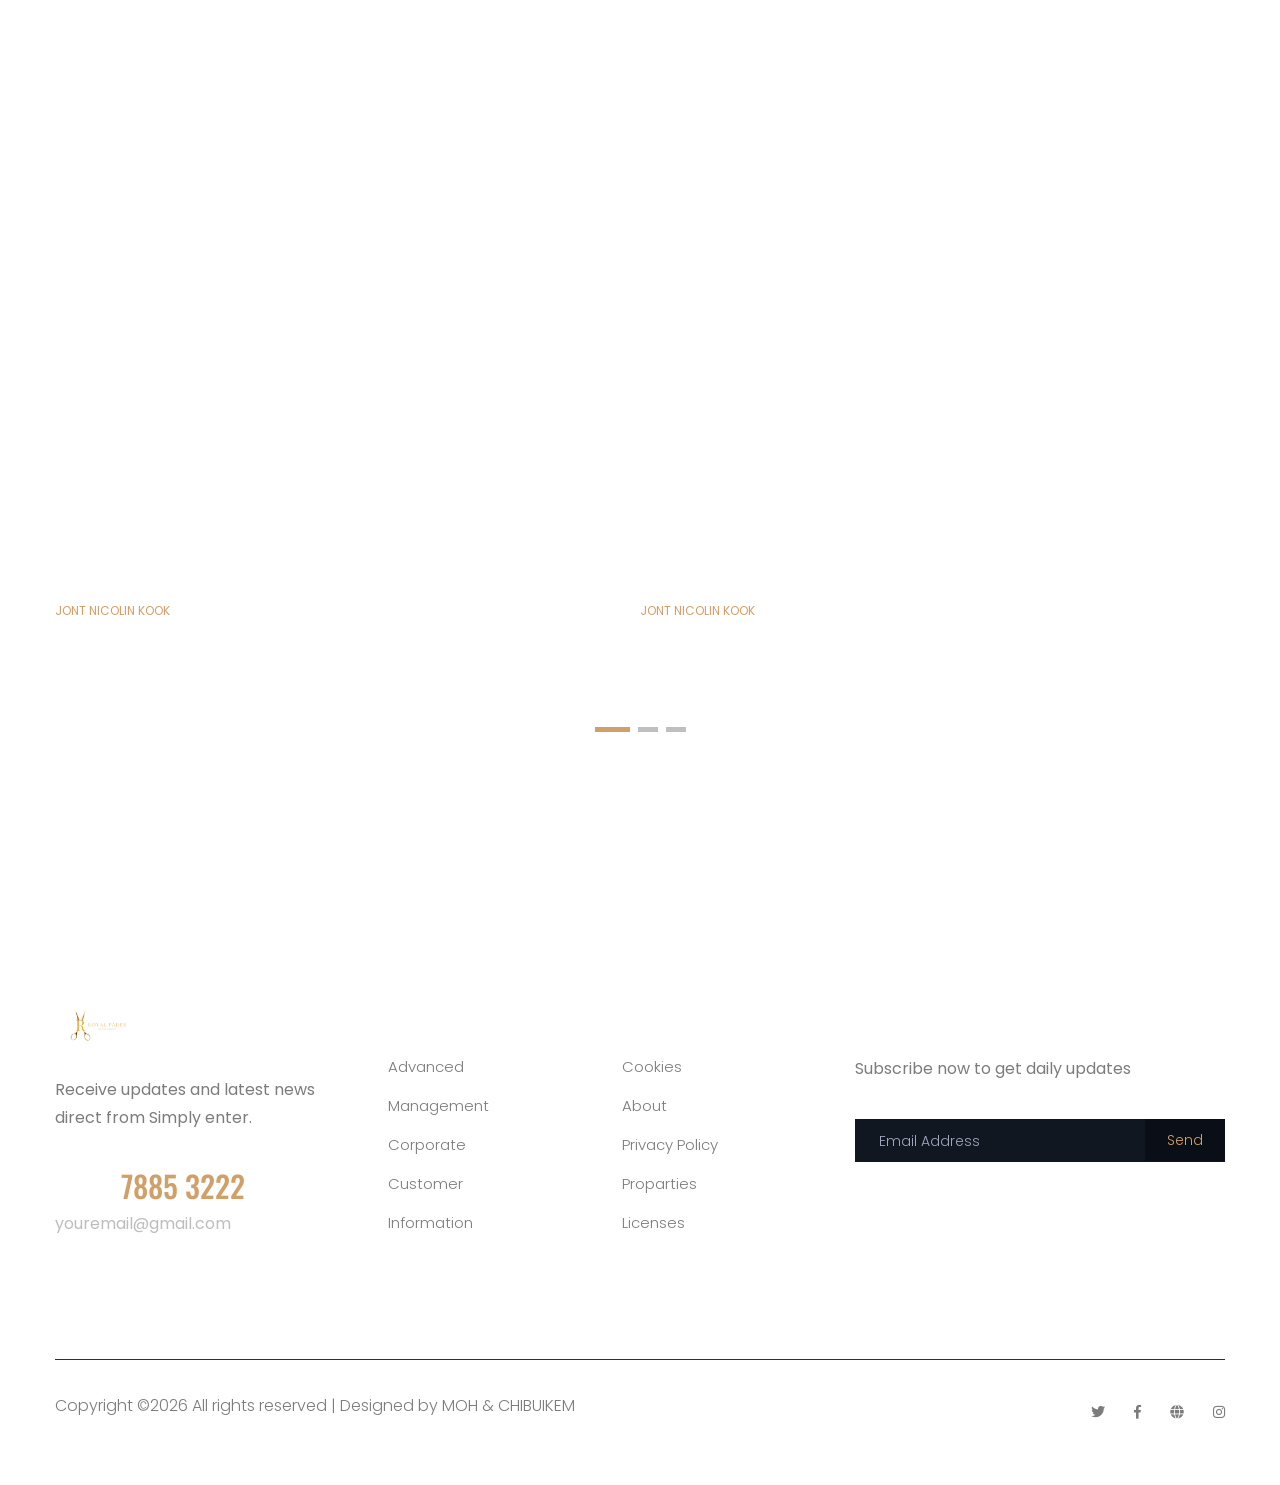
==== commit 472e57a4: "added pedicure and manicure to the services" ====
--- a/index.html
+++ b/index.html
@@ -58,7 +58,13 @@
                                             <li class="active"><a href="index.html">Home</a></li>
                                             <li><a href="about.html">About</a></li>
                                             <li><a href="services.html">Services</a></li>
-                                            <li><a href="portfolio.html">Gallery</a></li>
+                                            <li><a href="portfolio.html">Portfolio</a></li>
+                                                <ul class="submenu">
+                                                    <li><a href="blog.html">Blog</a></li>
+                                                    <li><a href="blog_details.html">Blog Details</a></li>
+                                                    <li><a href="elements.html">Element</a></li>
+                                                </ul>
+                                            </li>
                                             <li><a href="contact.html">Contact</a></li>
                                         </ul>
                                     </nav>
@@ -185,8 +191,8 @@
                                 <i class="flaticon-fitness"></i>
                             </div> 
                             <div class="service-cap">
-                                <h4><a href="#">Body Massege</a></h4>
-                                <p>Sorem spsum dolor sit amsectetur adipisclit, seddo eiusmod tempor incididunt ut laborea.</p>
+                                <h4><a href="#">Pedicure & Manicure</a></h4>
+                                <p>Manicures and pedicures are ancient practices that promote relaxation, reveal health signs, express creativity, and require good hygiene.</p>
                             </div>
                         </div>
                     </div> 
@@ -307,7 +313,7 @@
                                         <li> Caucasian . . . . . . . . . . . . . . . . . . . . . . <span>#5,000</span></li>
                                         <li> Vip Massage Chair 15Min. . . . . . . . . . <span>#5,000</span></li>
                                         <li> Pedicure & Manicure . . . . . . . . . . . . . <span>#10,000</span></li>
-                                        <li> Snooker . . . . . . . . . . . . . . . . . . . . . . . . . <span>#1,000</span></li>
+                                        <li> Snooker . . . . . . . . . . . . . . . . . . . . . . . . . <span>#5,000</span></li>
                                     </ul>
                                 </div>
                             </div>
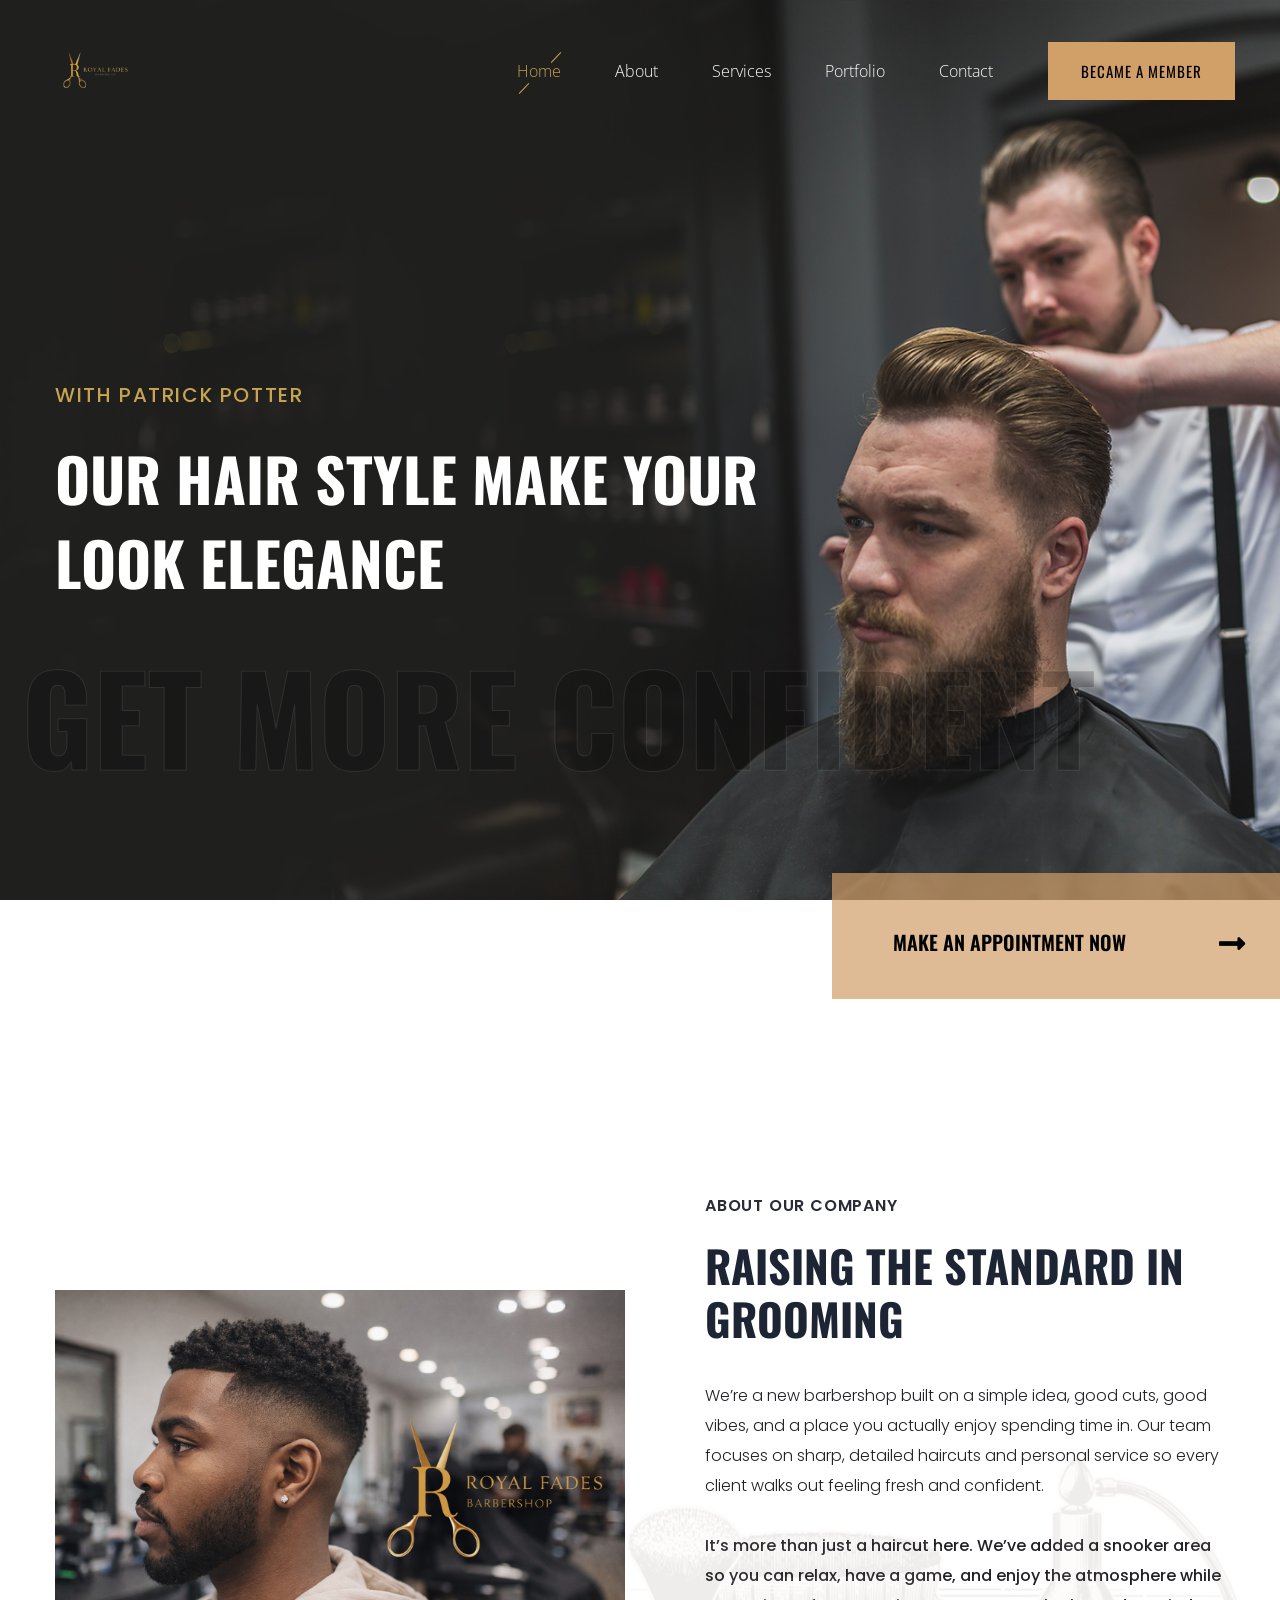
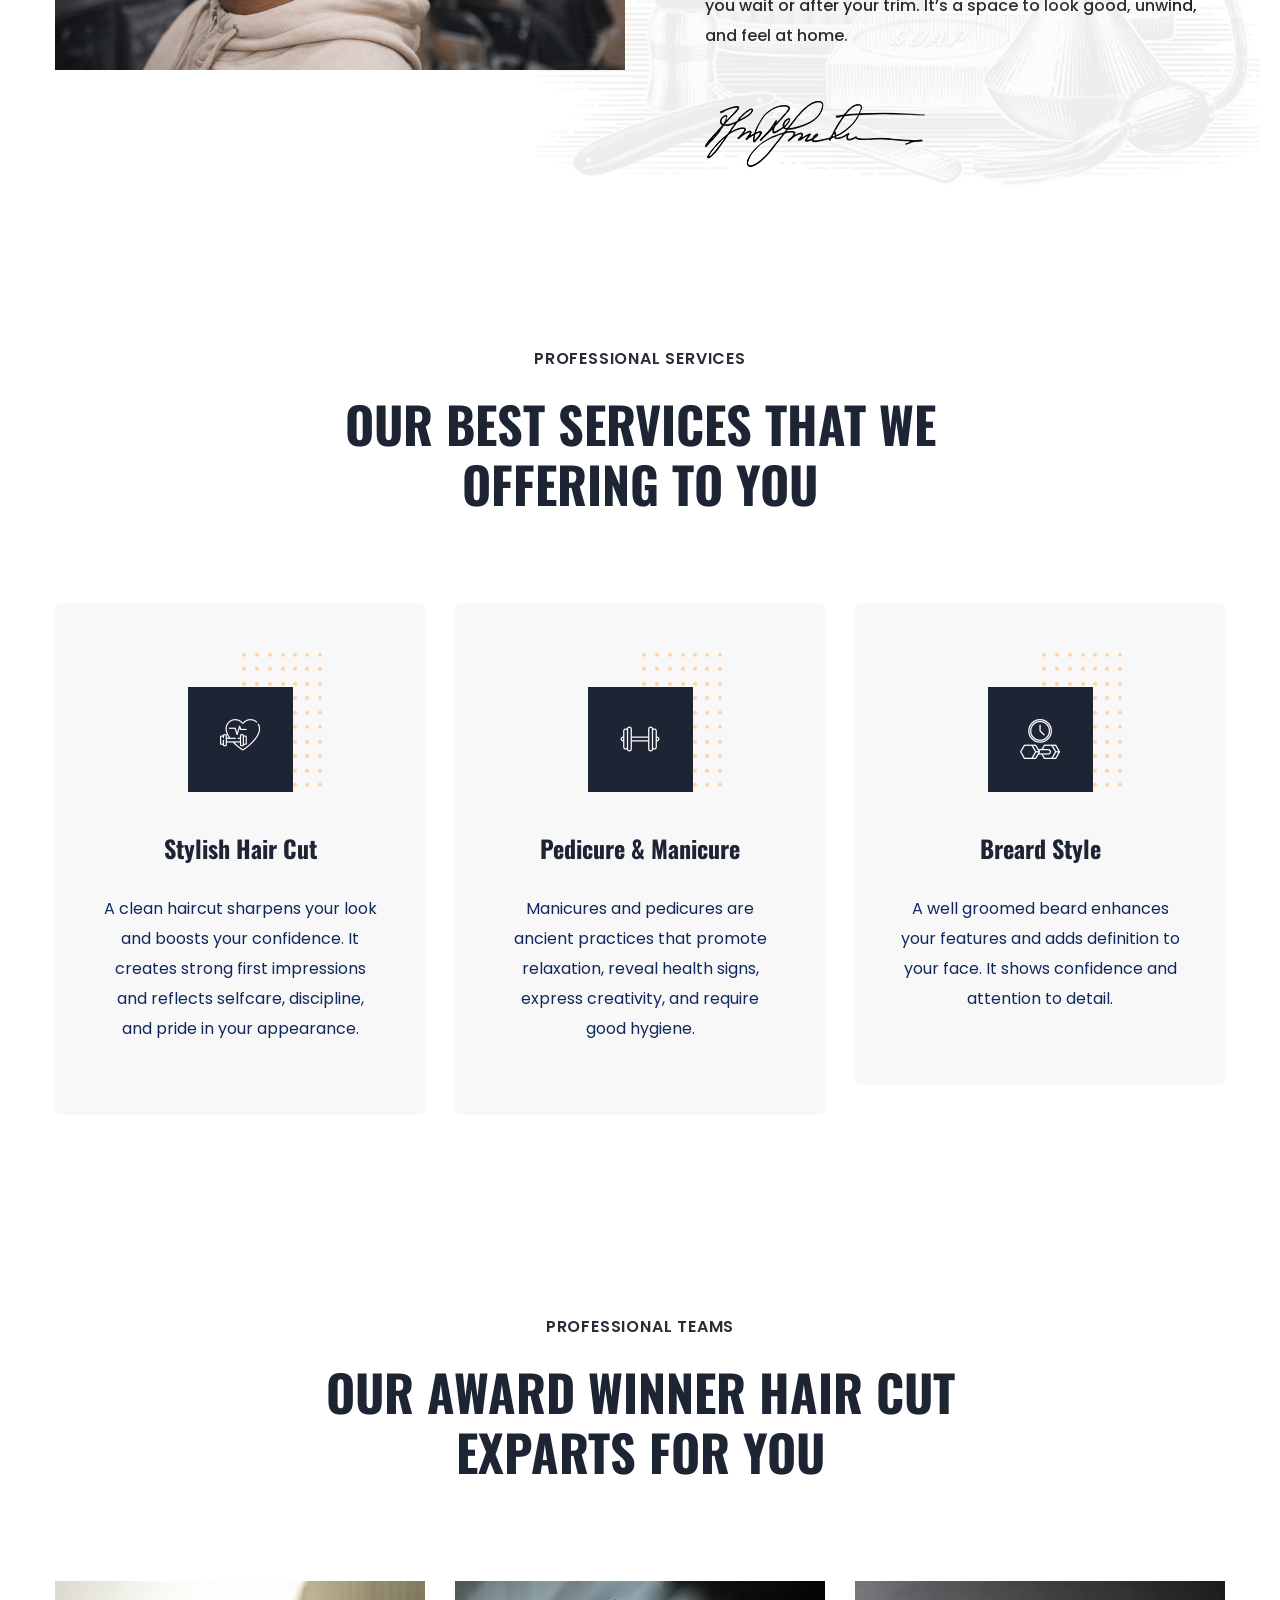
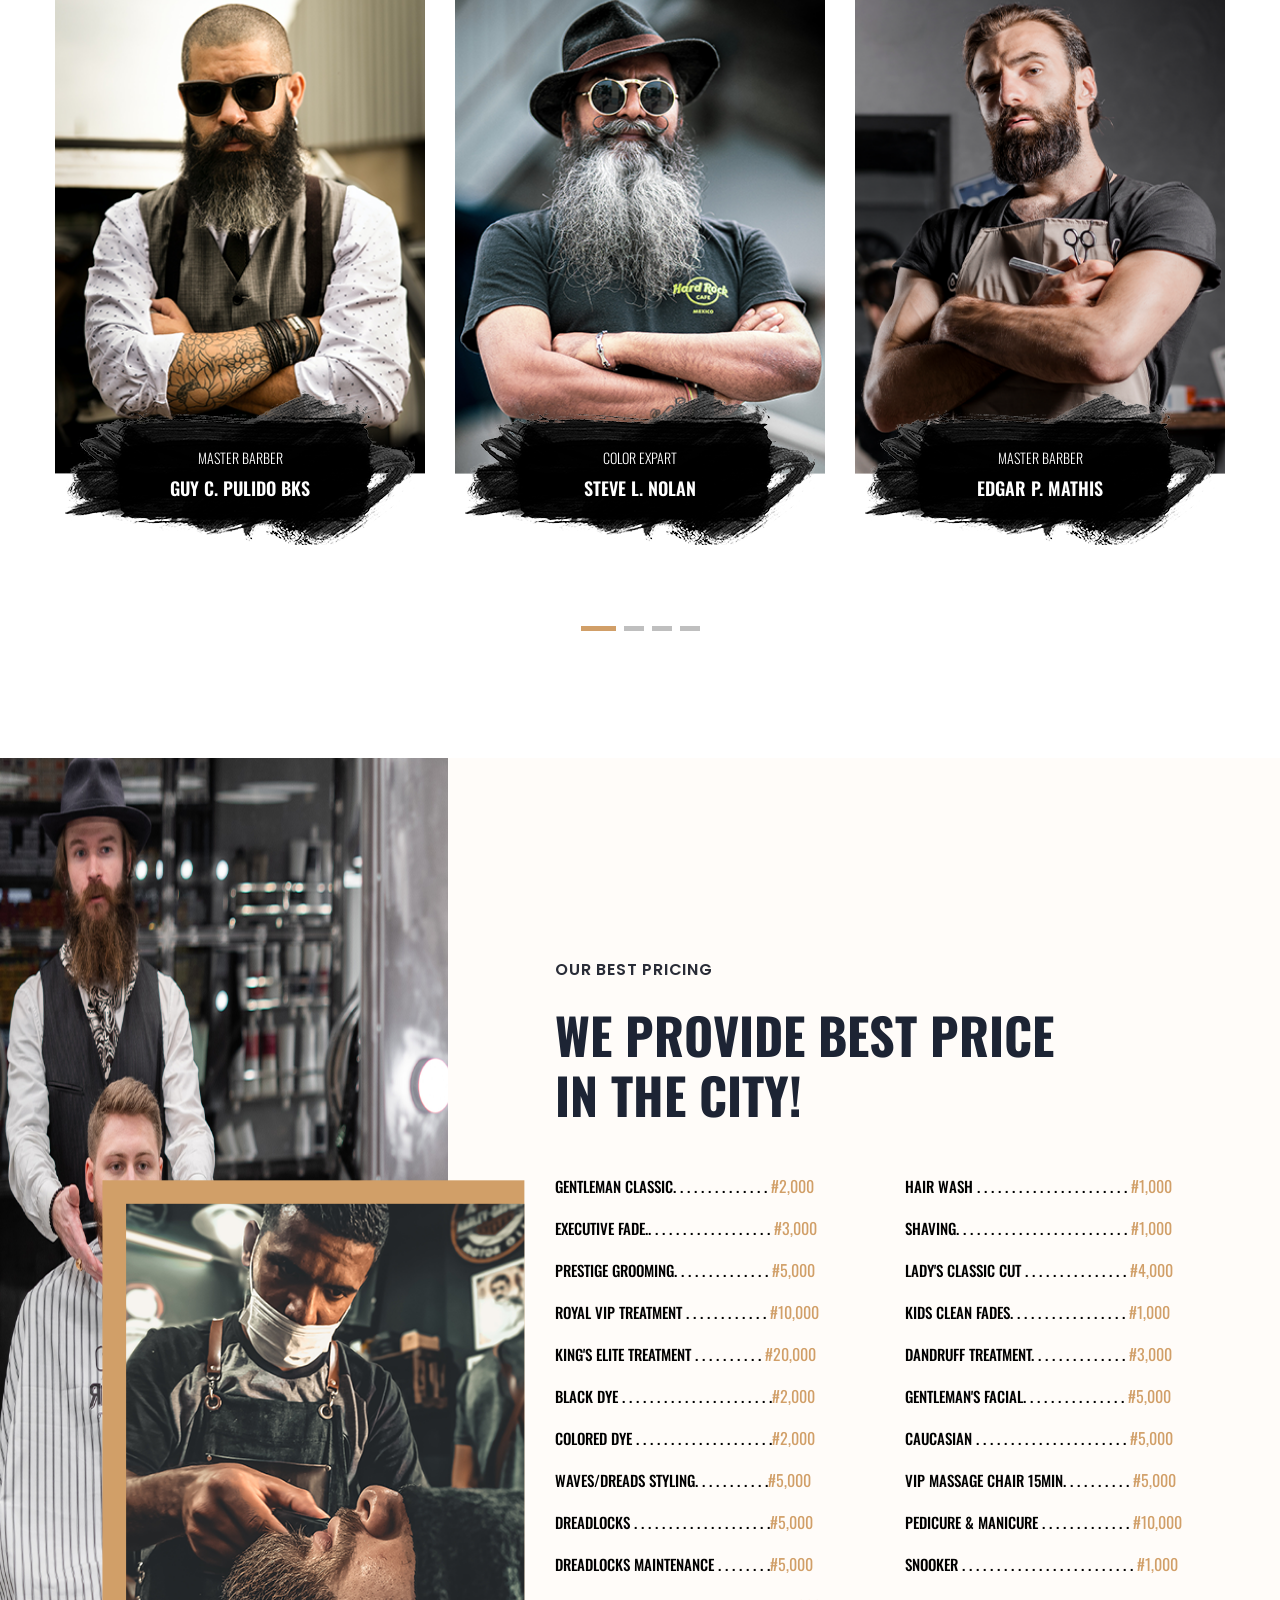
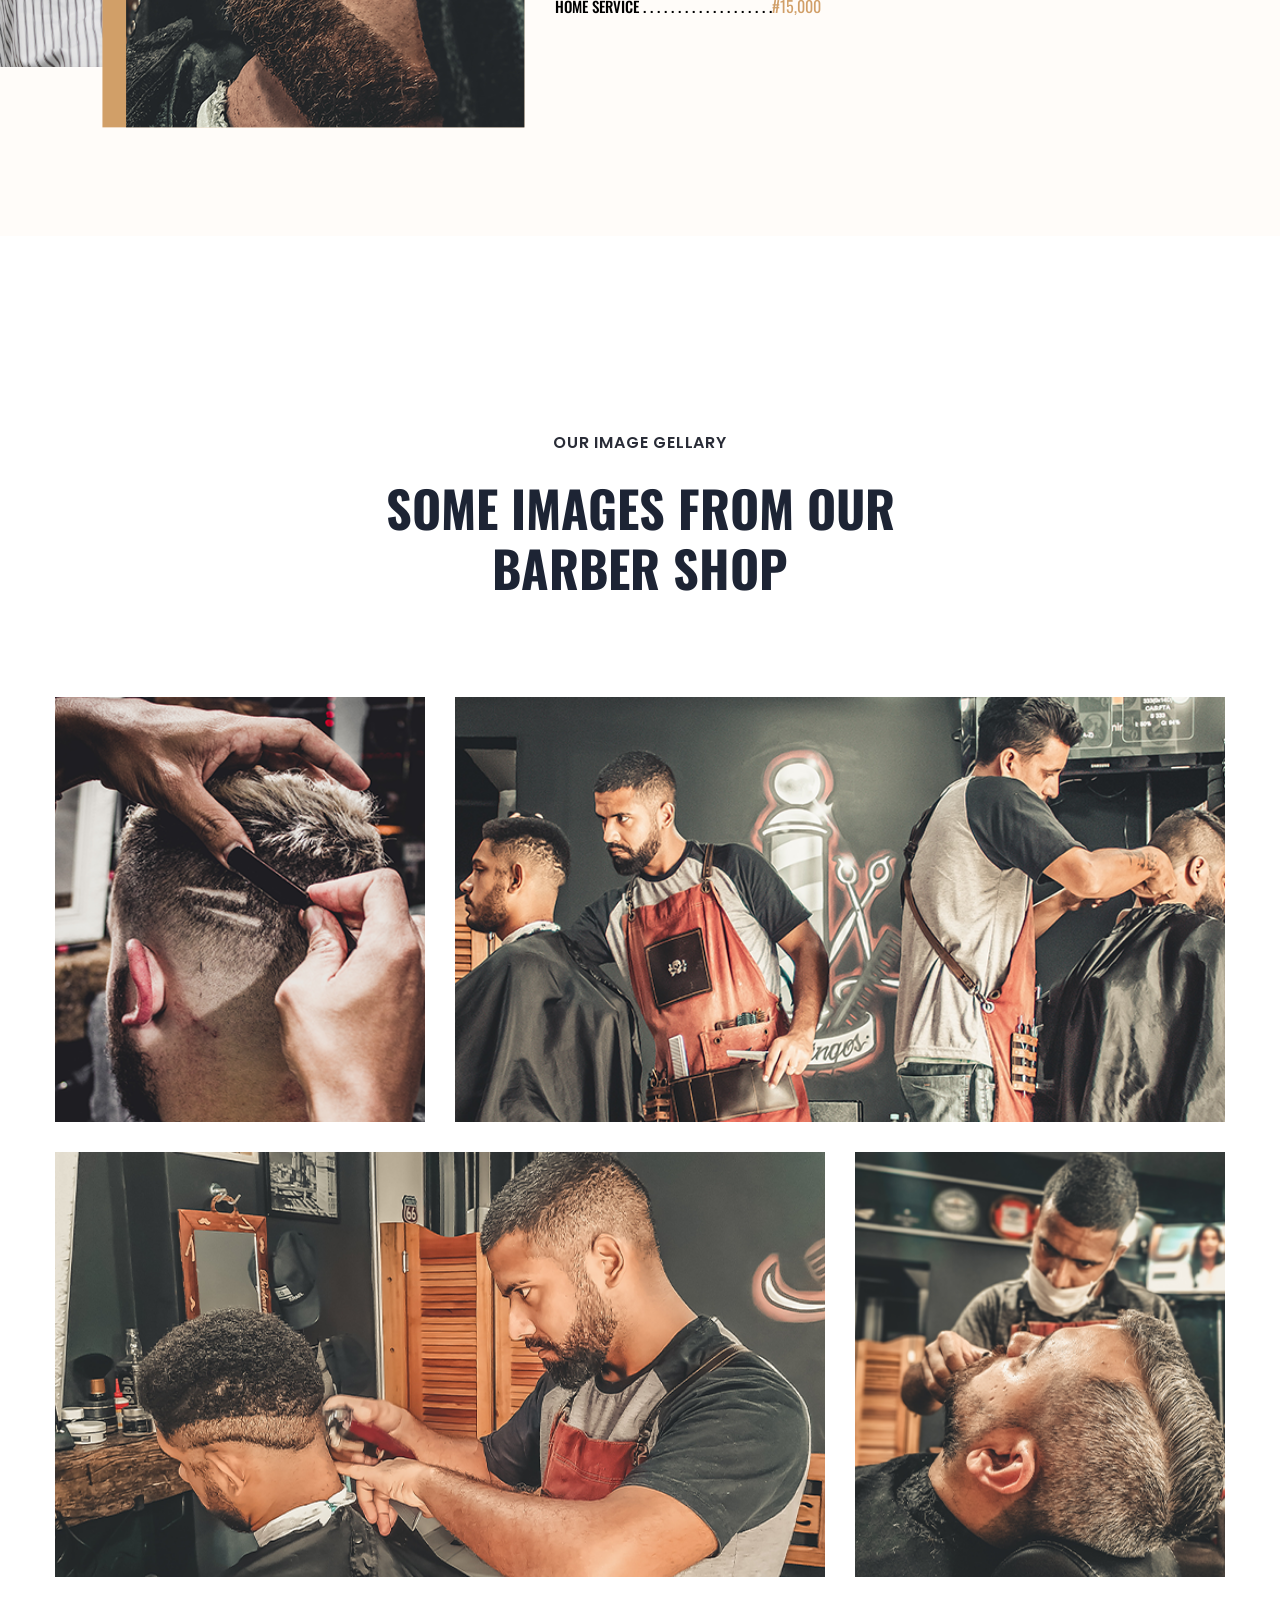
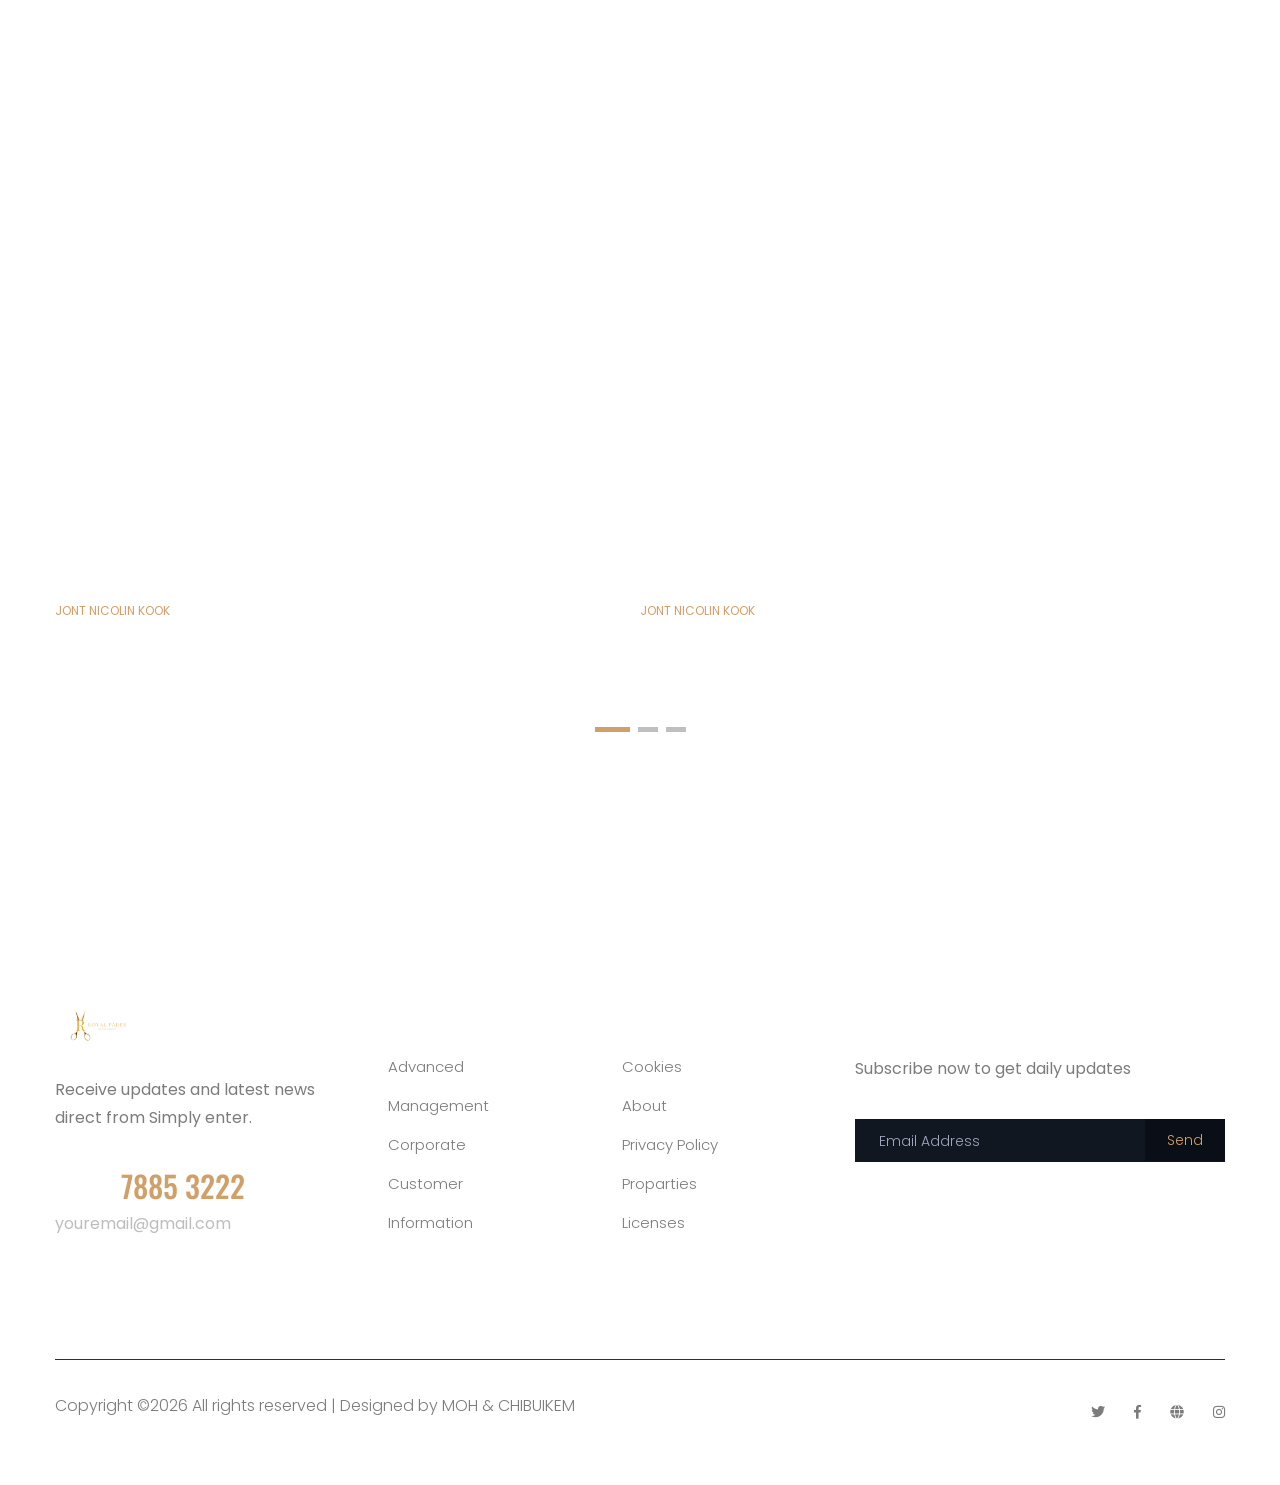
==== commit d702f7c3: "pulled the project and added pedicure and manicure to the list of services" ====
--- a/index.html
+++ b/index.html
@@ -313,7 +313,7 @@
                                         <li> Caucasian . . . . . . . . . . . . . . . . . . . . . . <span>#5,000</span></li>
                                         <li> Vip Massage Chair 15Min. . . . . . . . . . <span>#5,000</span></li>
                                         <li> Pedicure & Manicure . . . . . . . . . . . . . <span>#10,000</span></li>
-                                        <li> Snooker . . . . . . . . . . . . . . . . . . . . . . . . . <span>#5,000</span></li>
+                                        <li> Snooker . . . . . . . . . . . . . . . . . . . . . . . . . <span>#1,000</span></li>
                                     </ul>
                                 </div>
                             </div>
